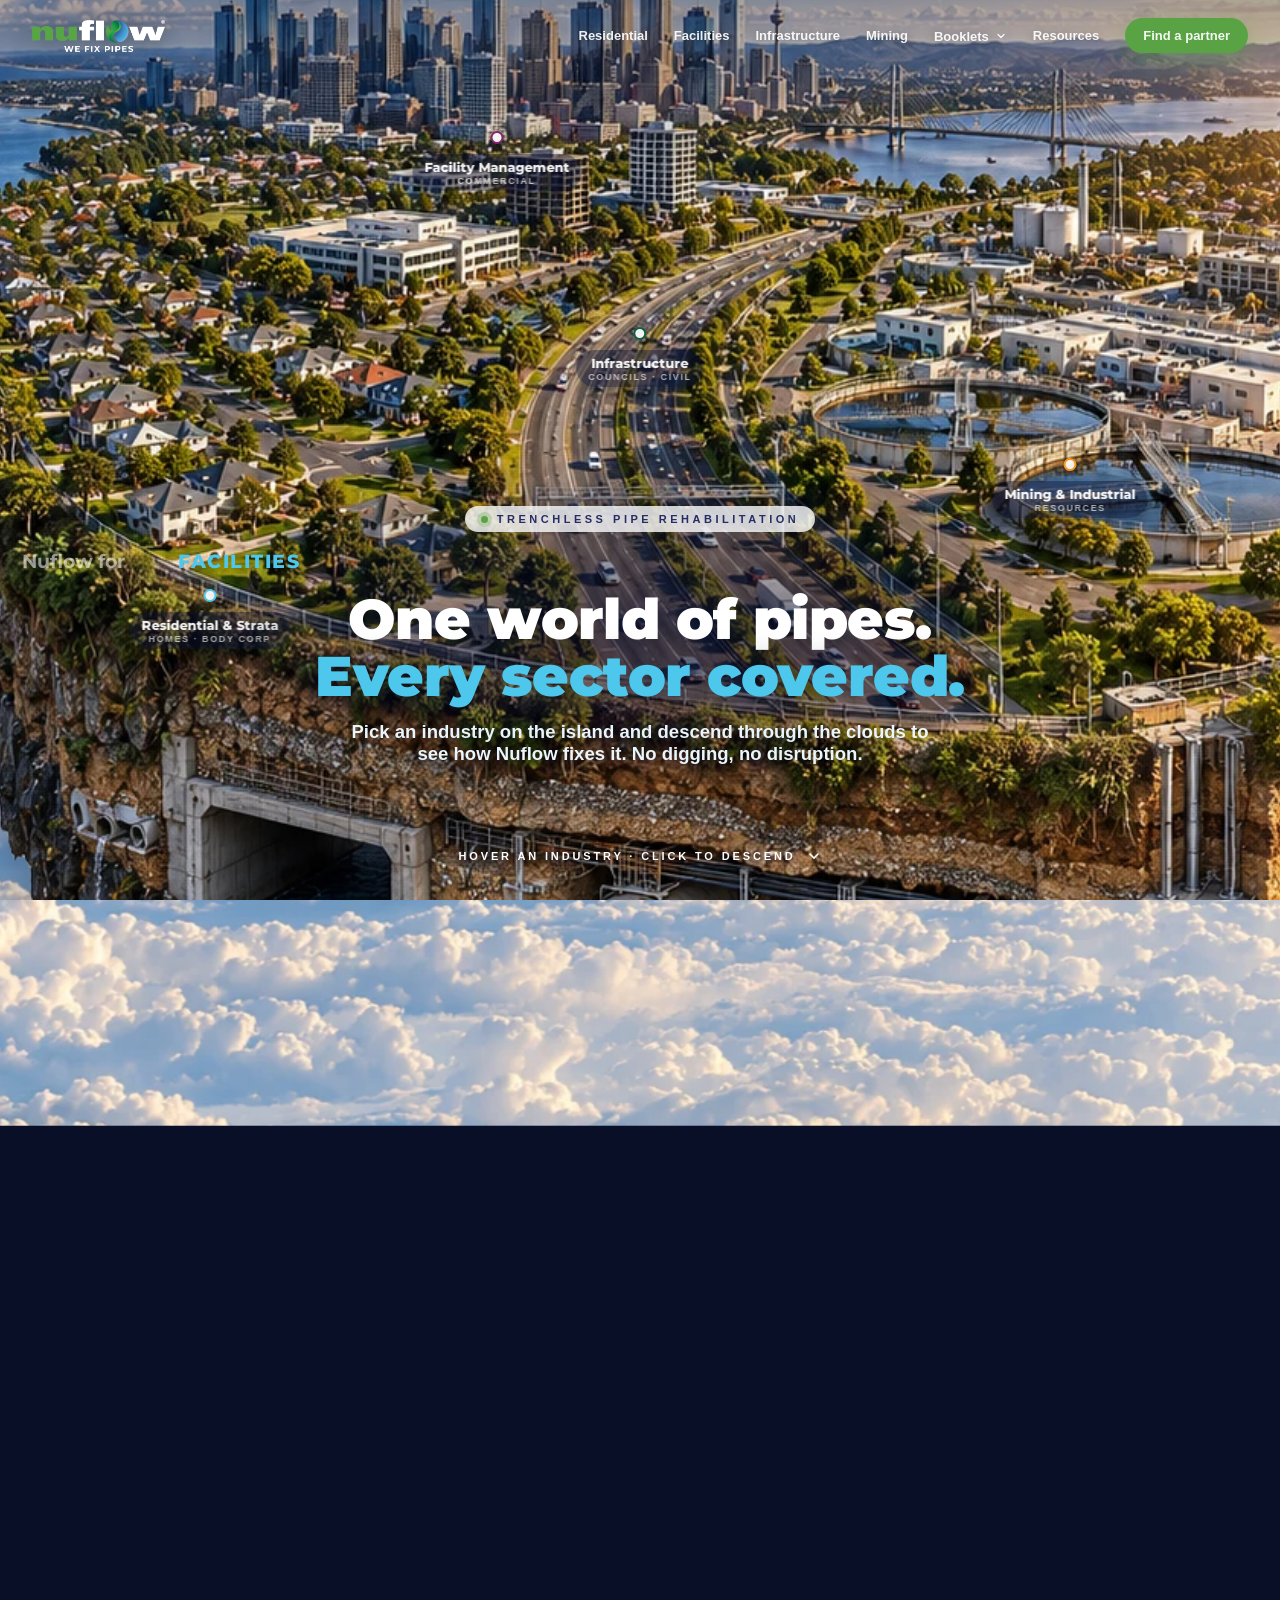
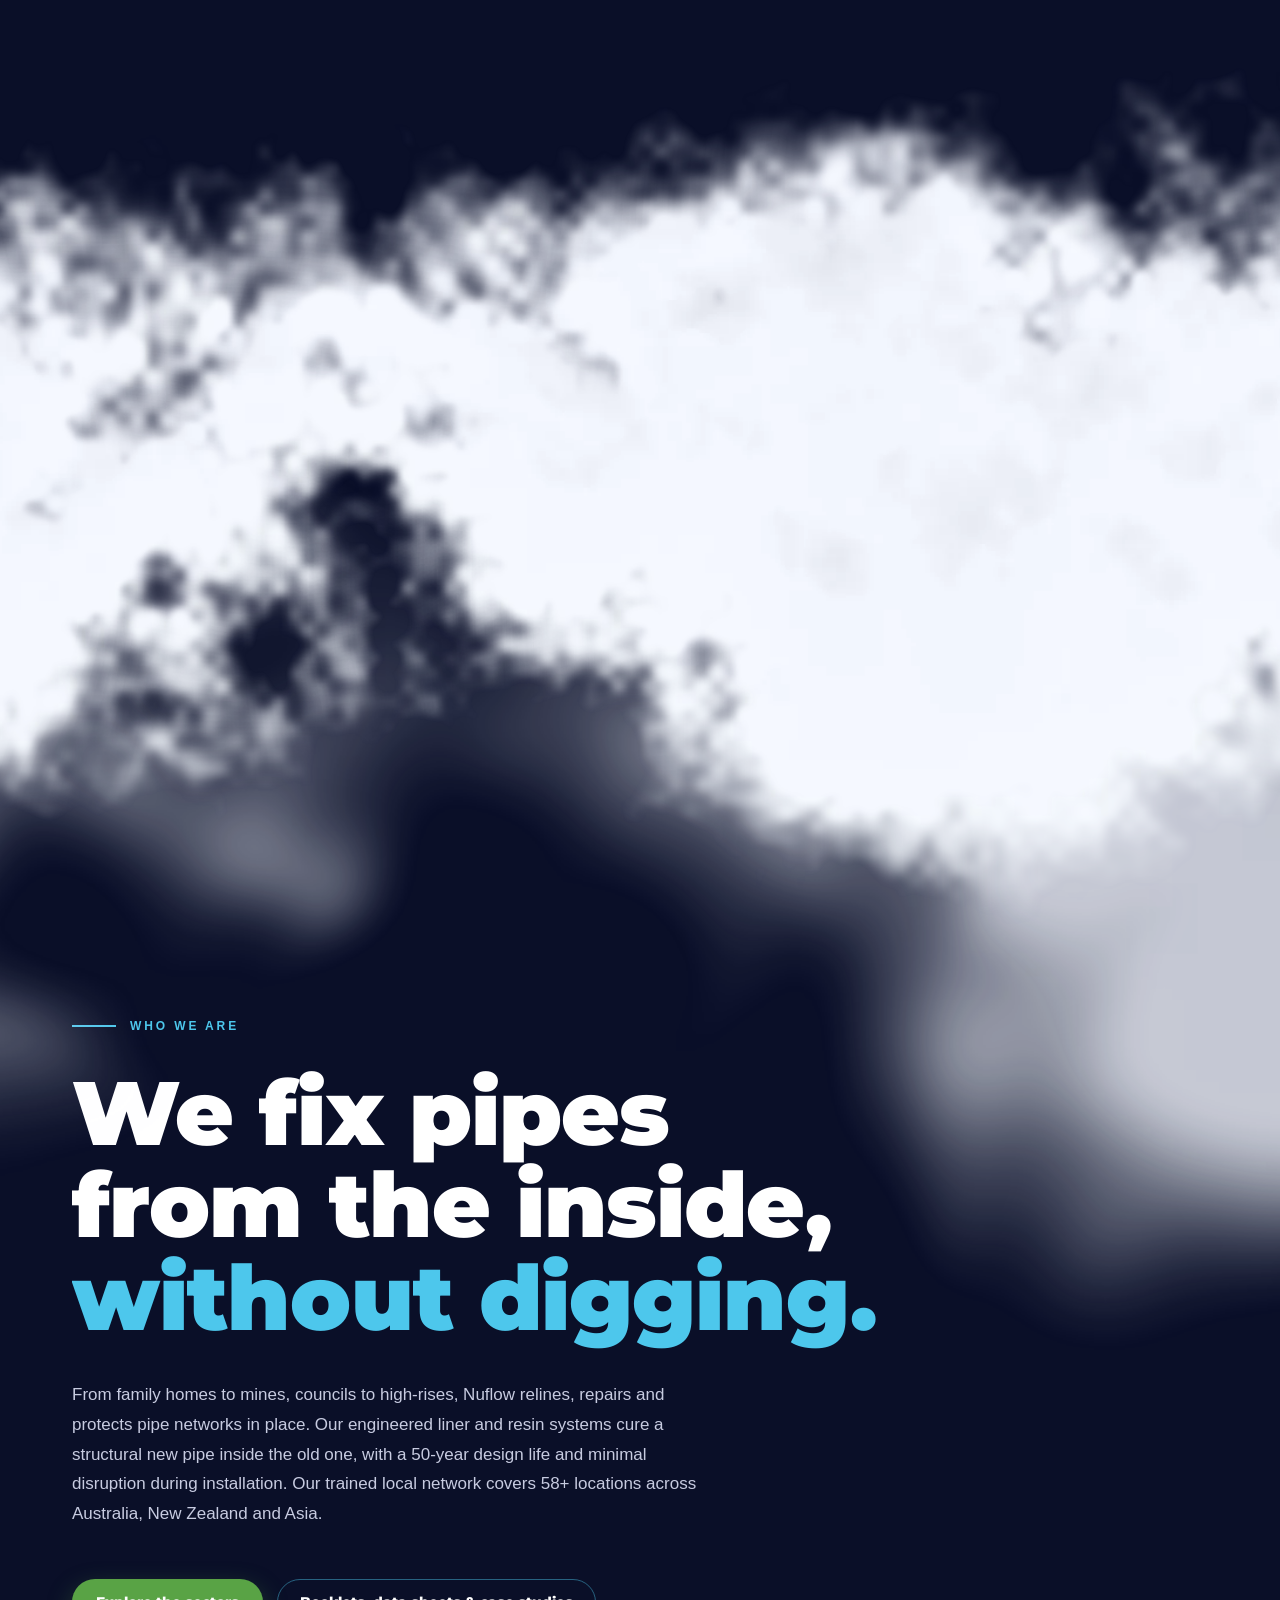
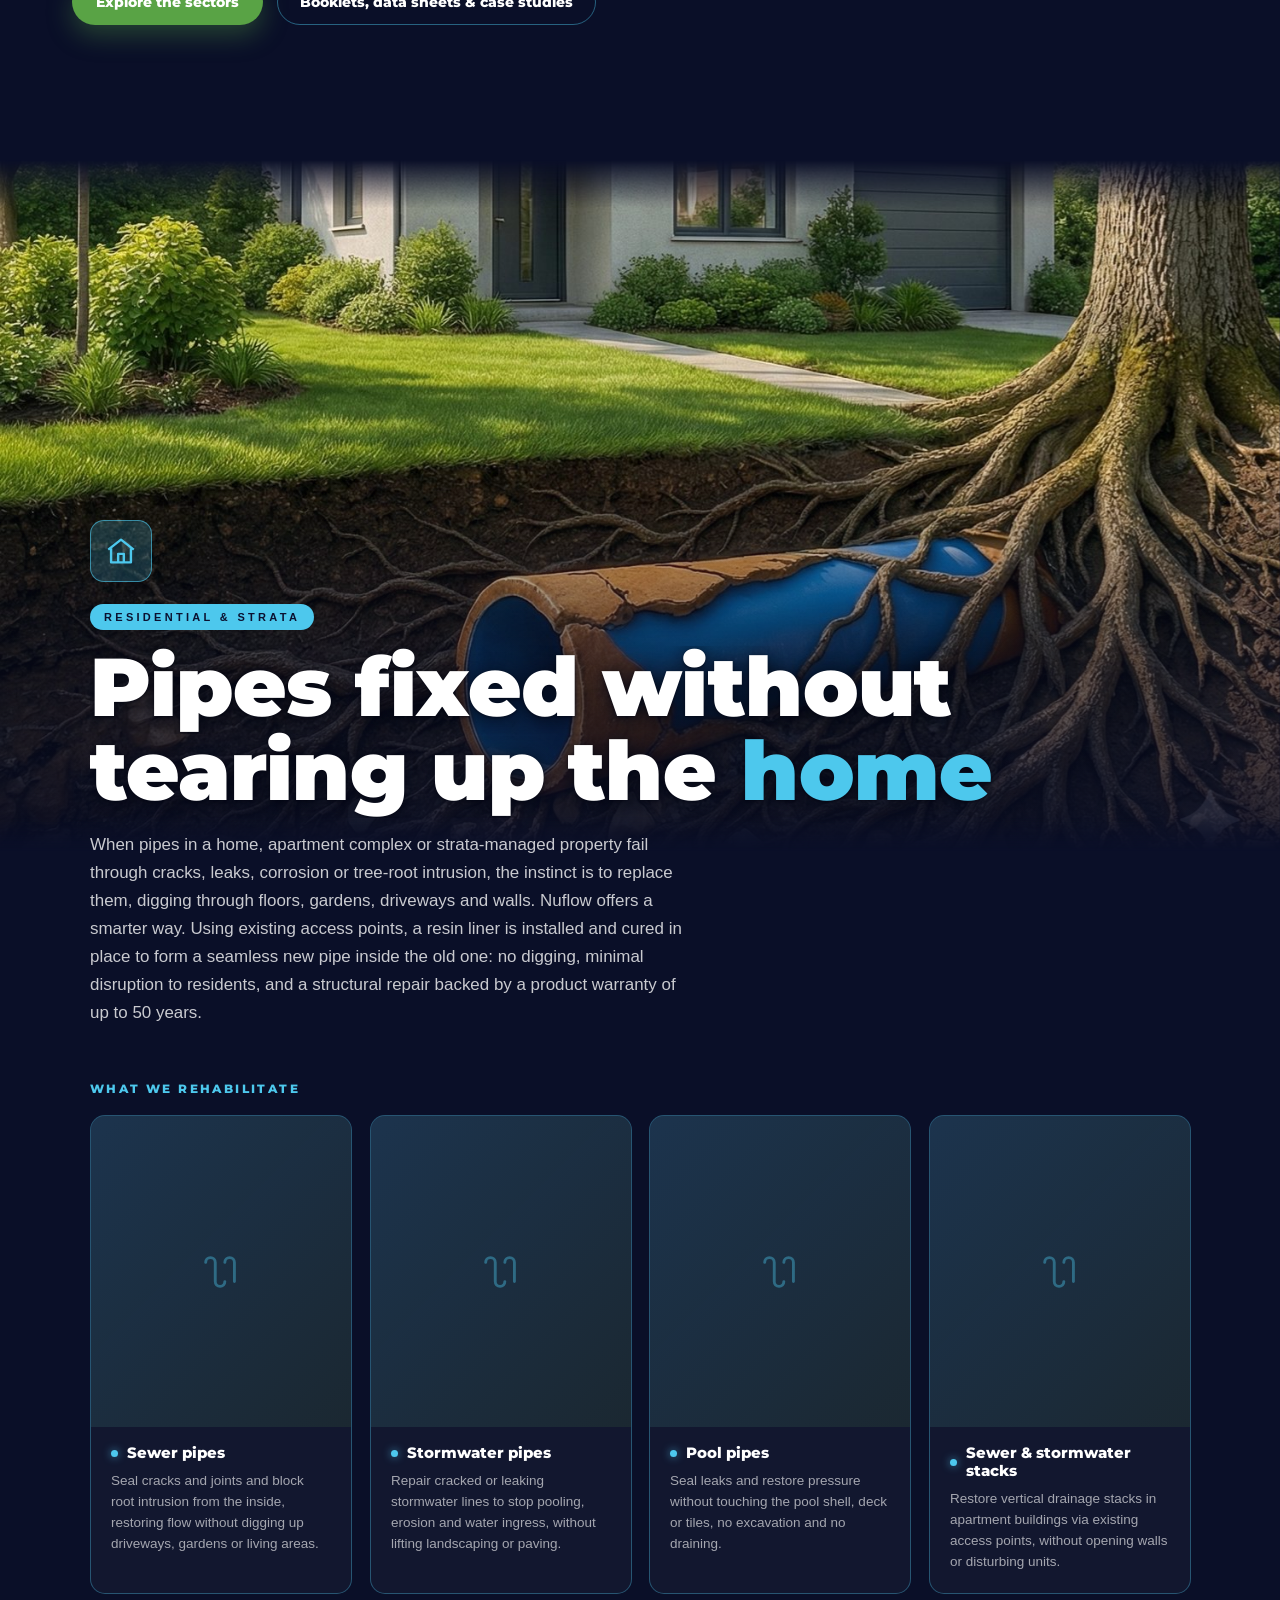
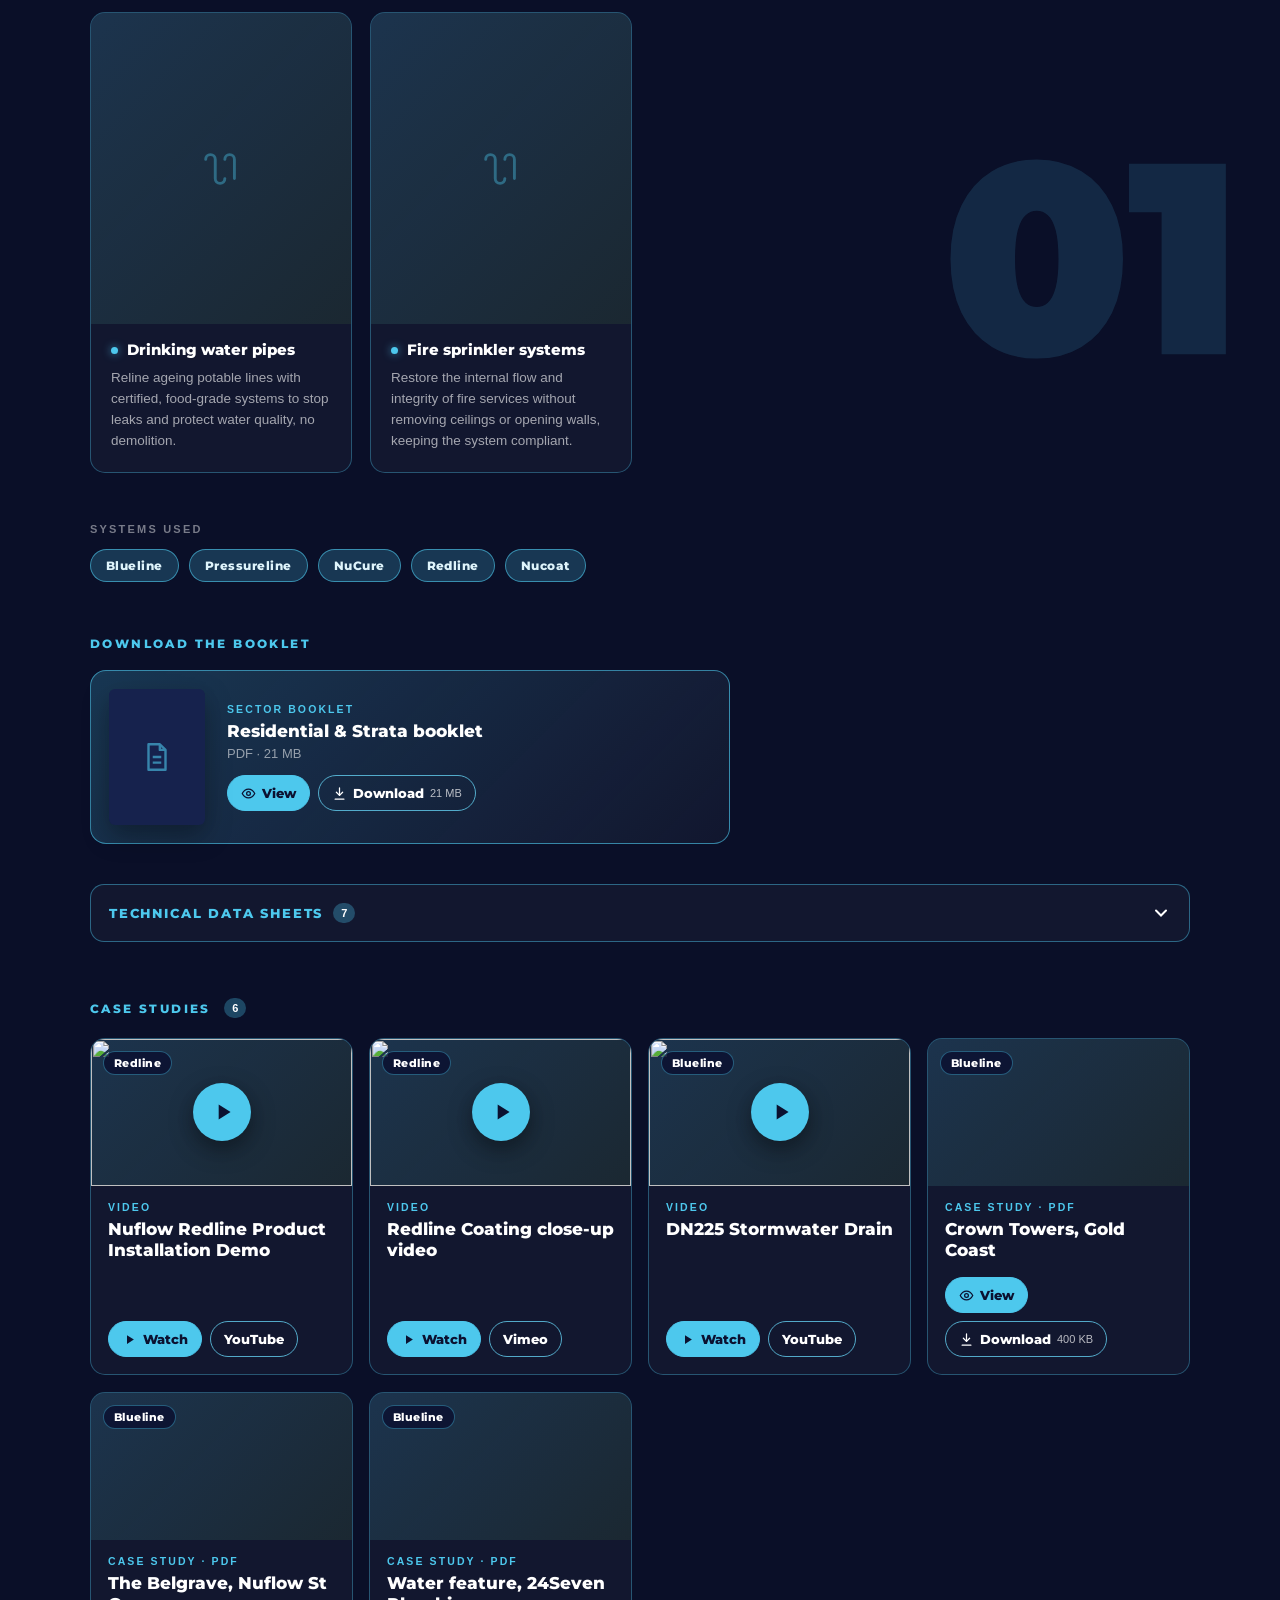
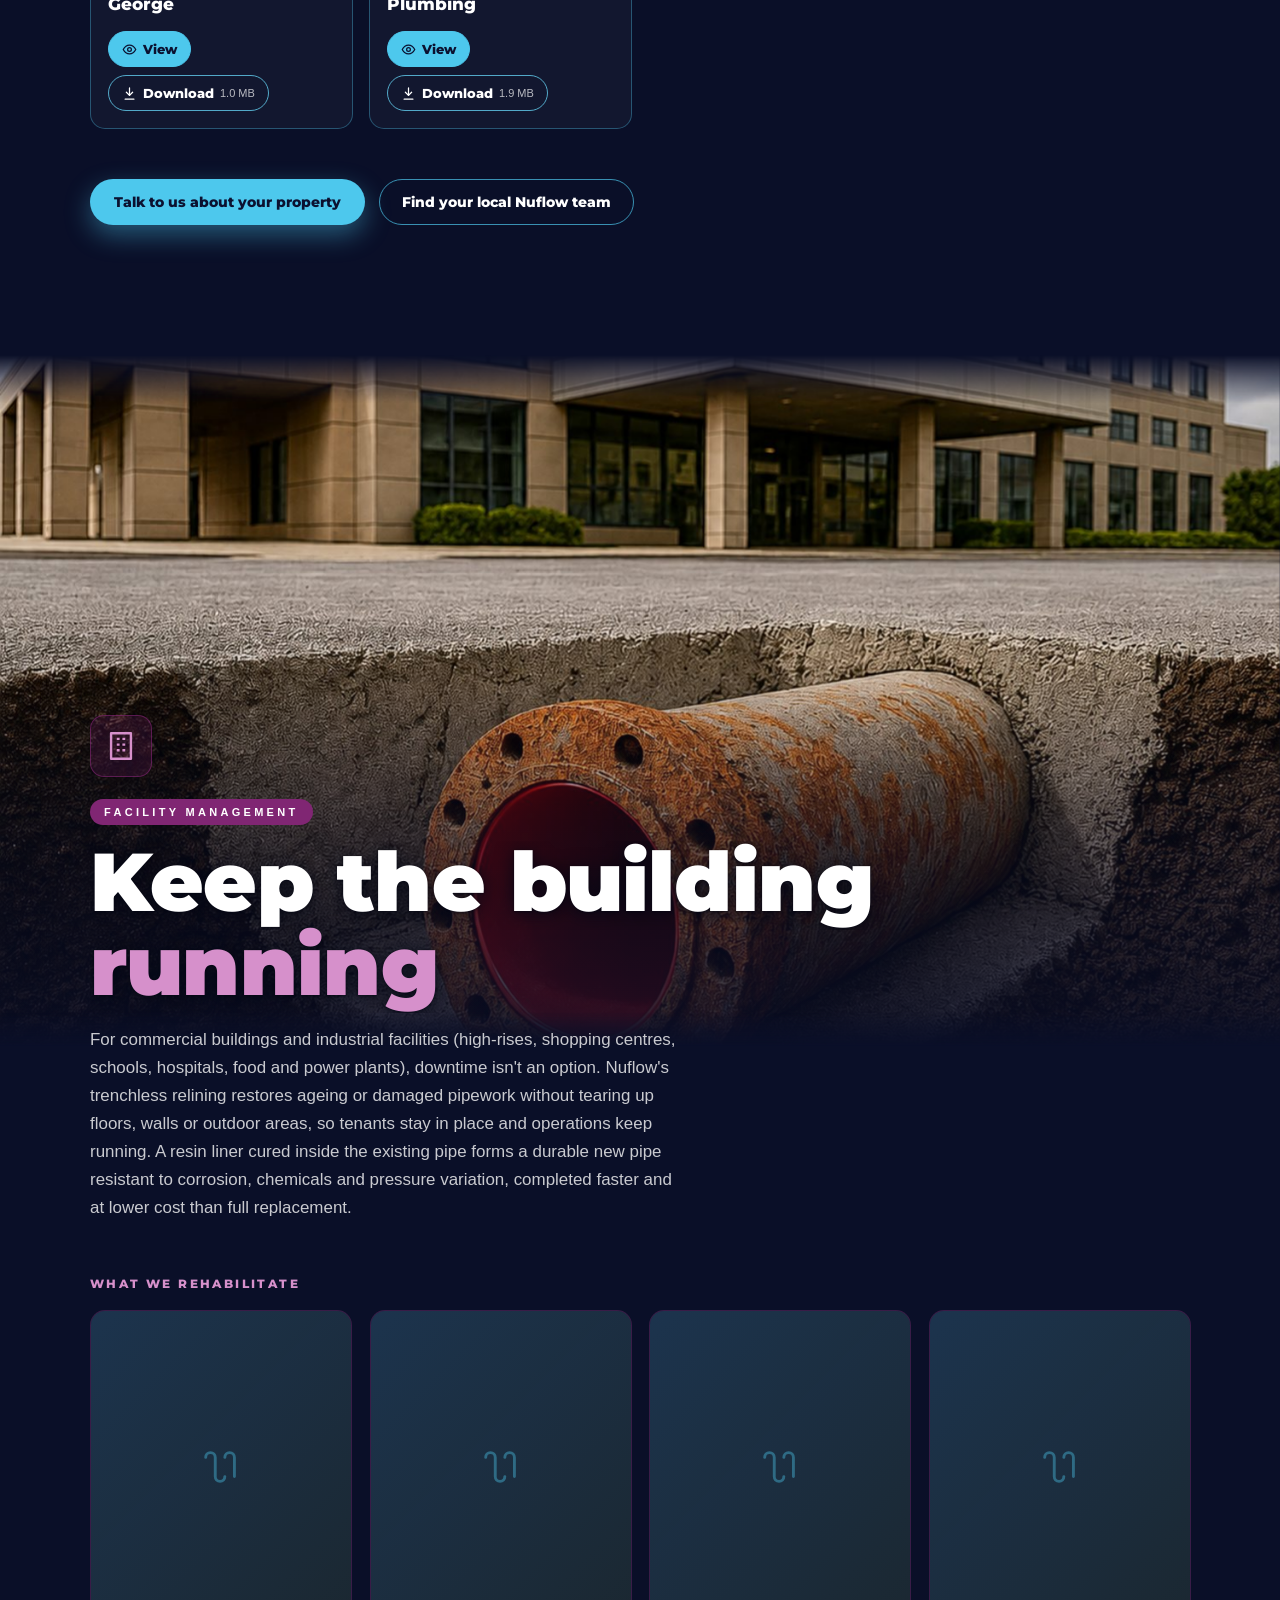
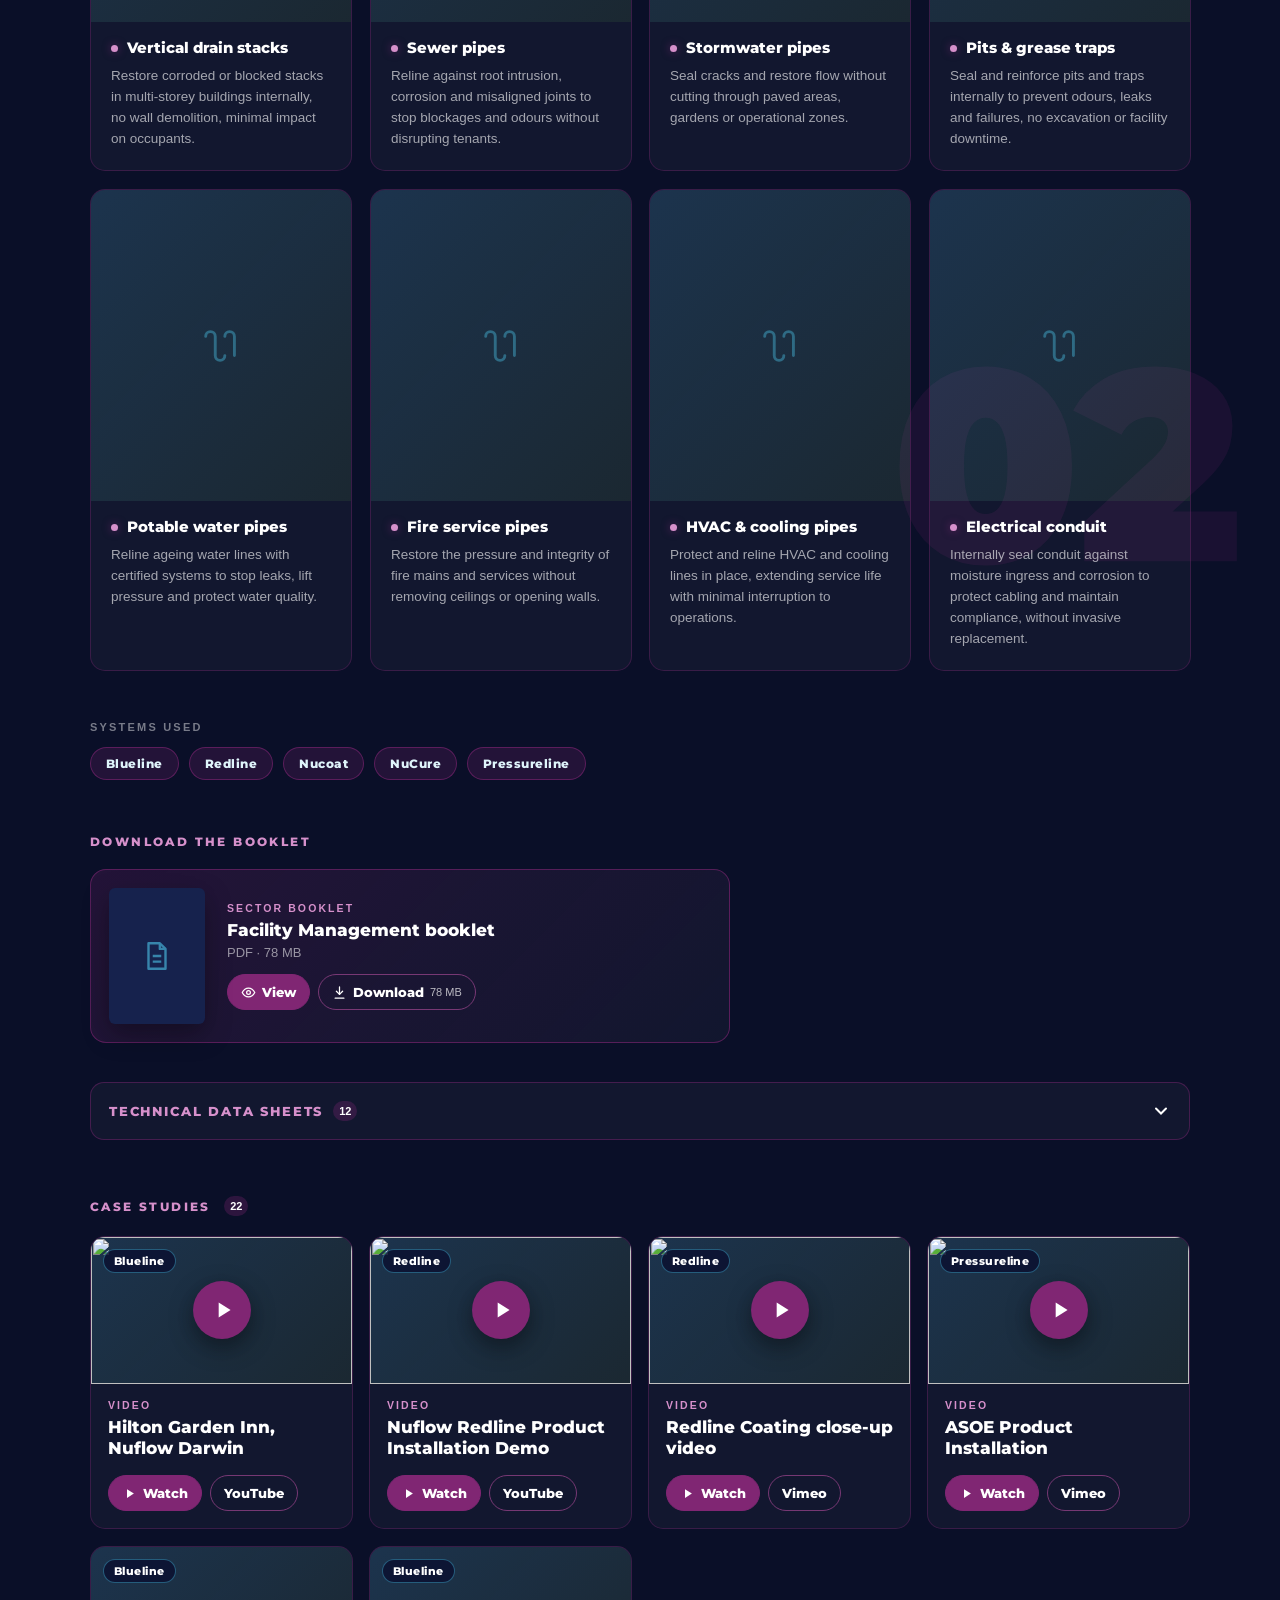
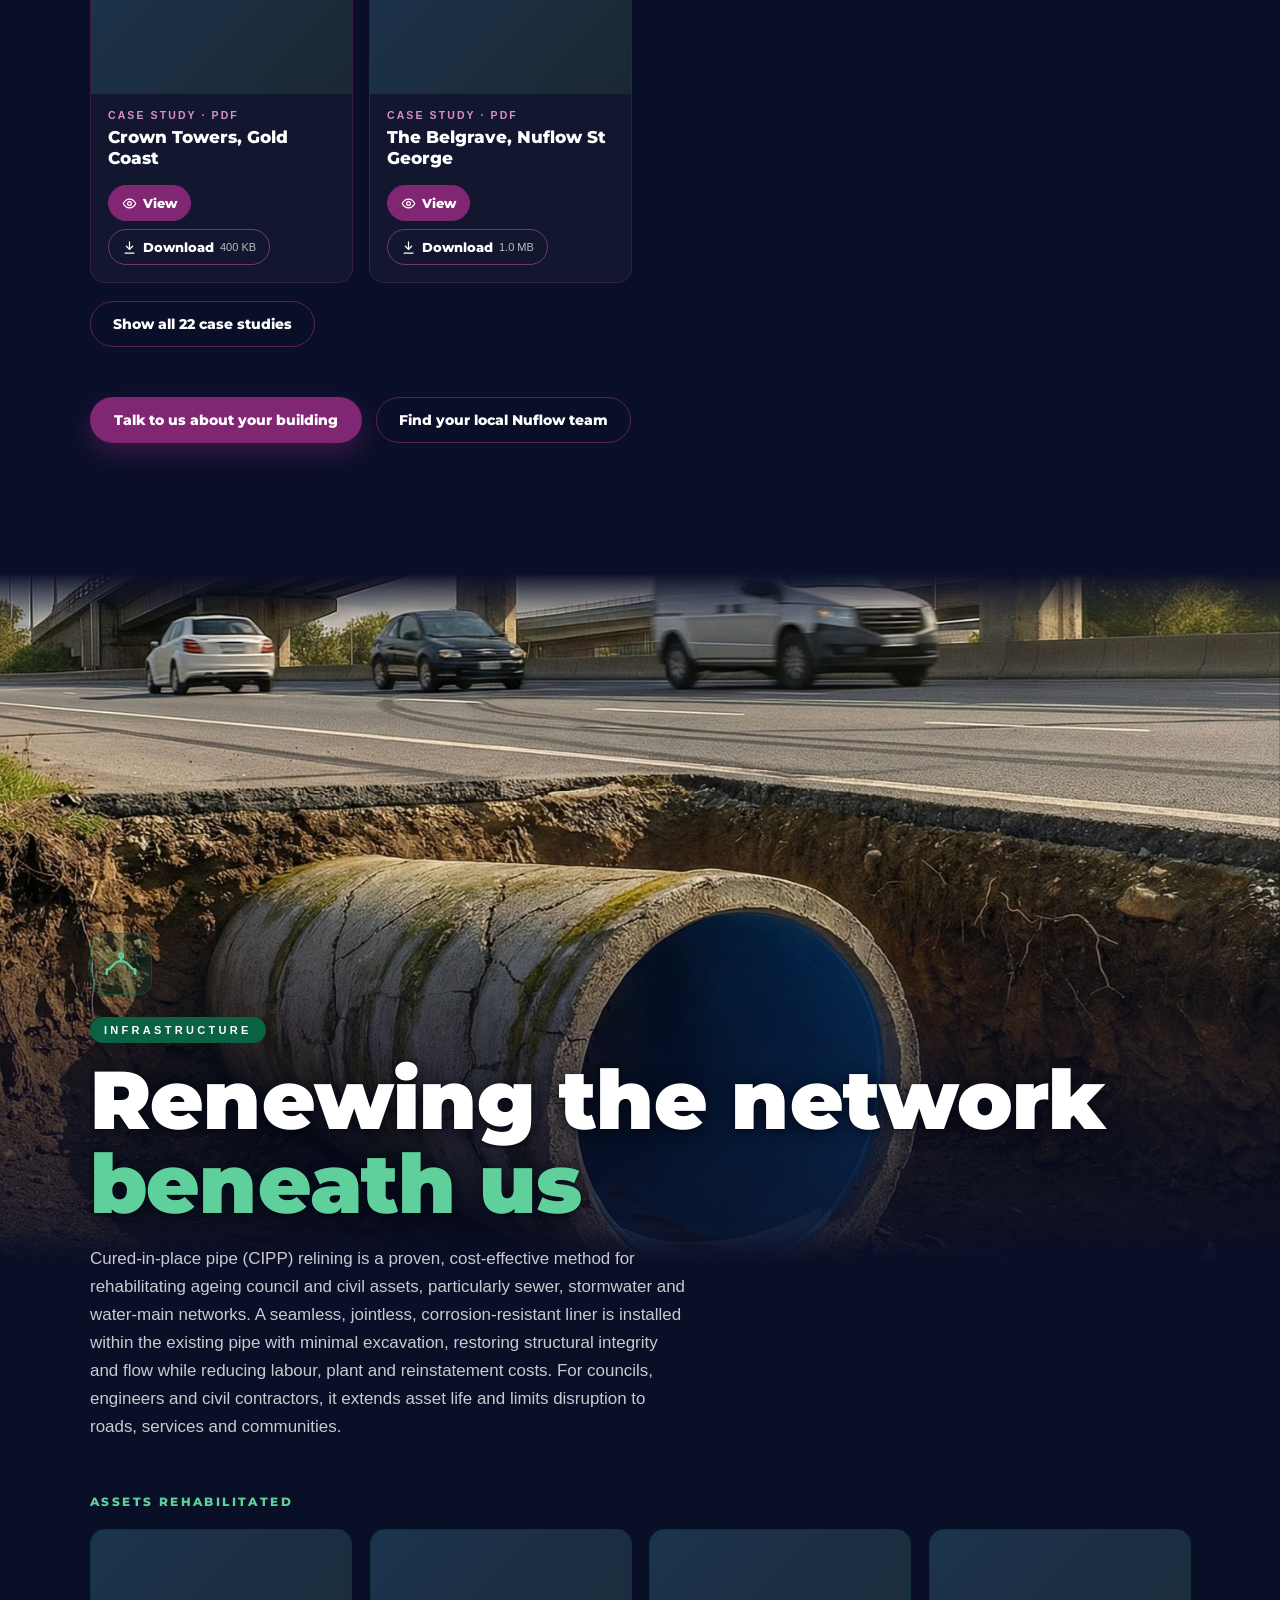
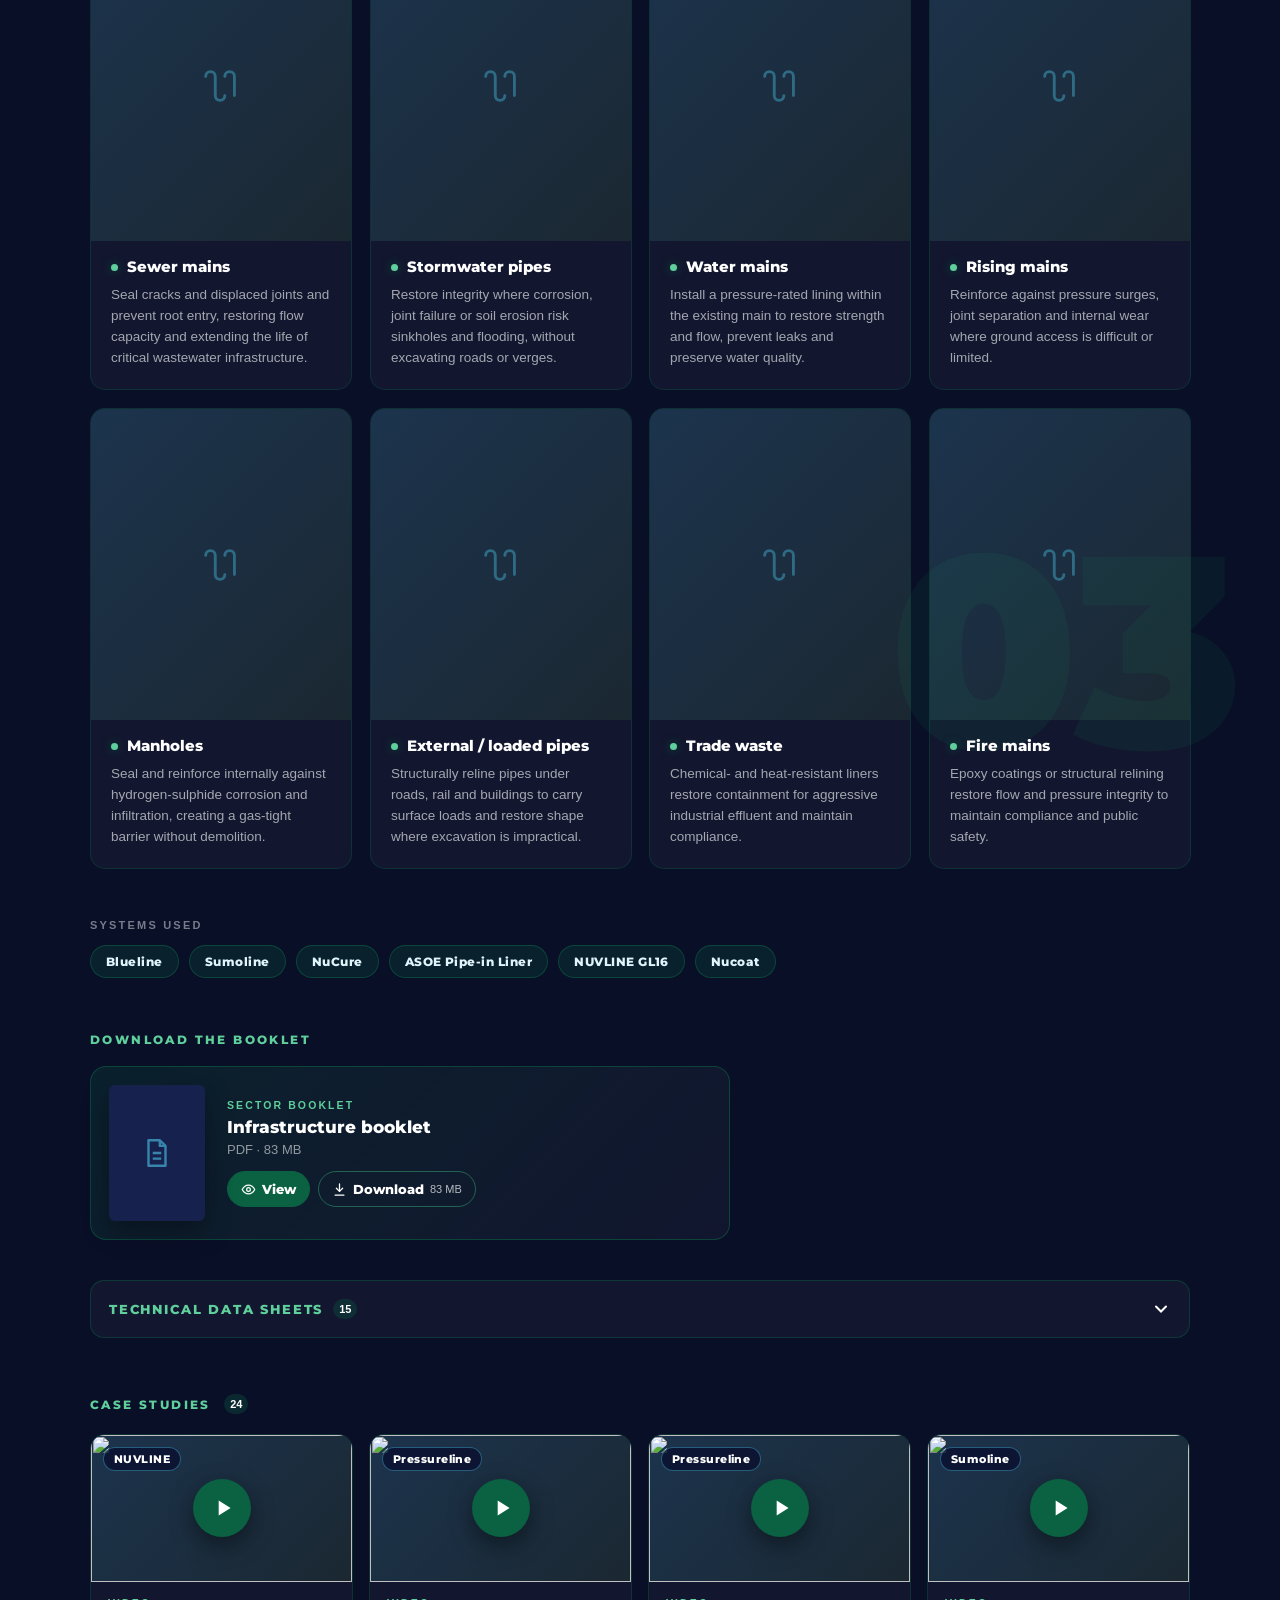
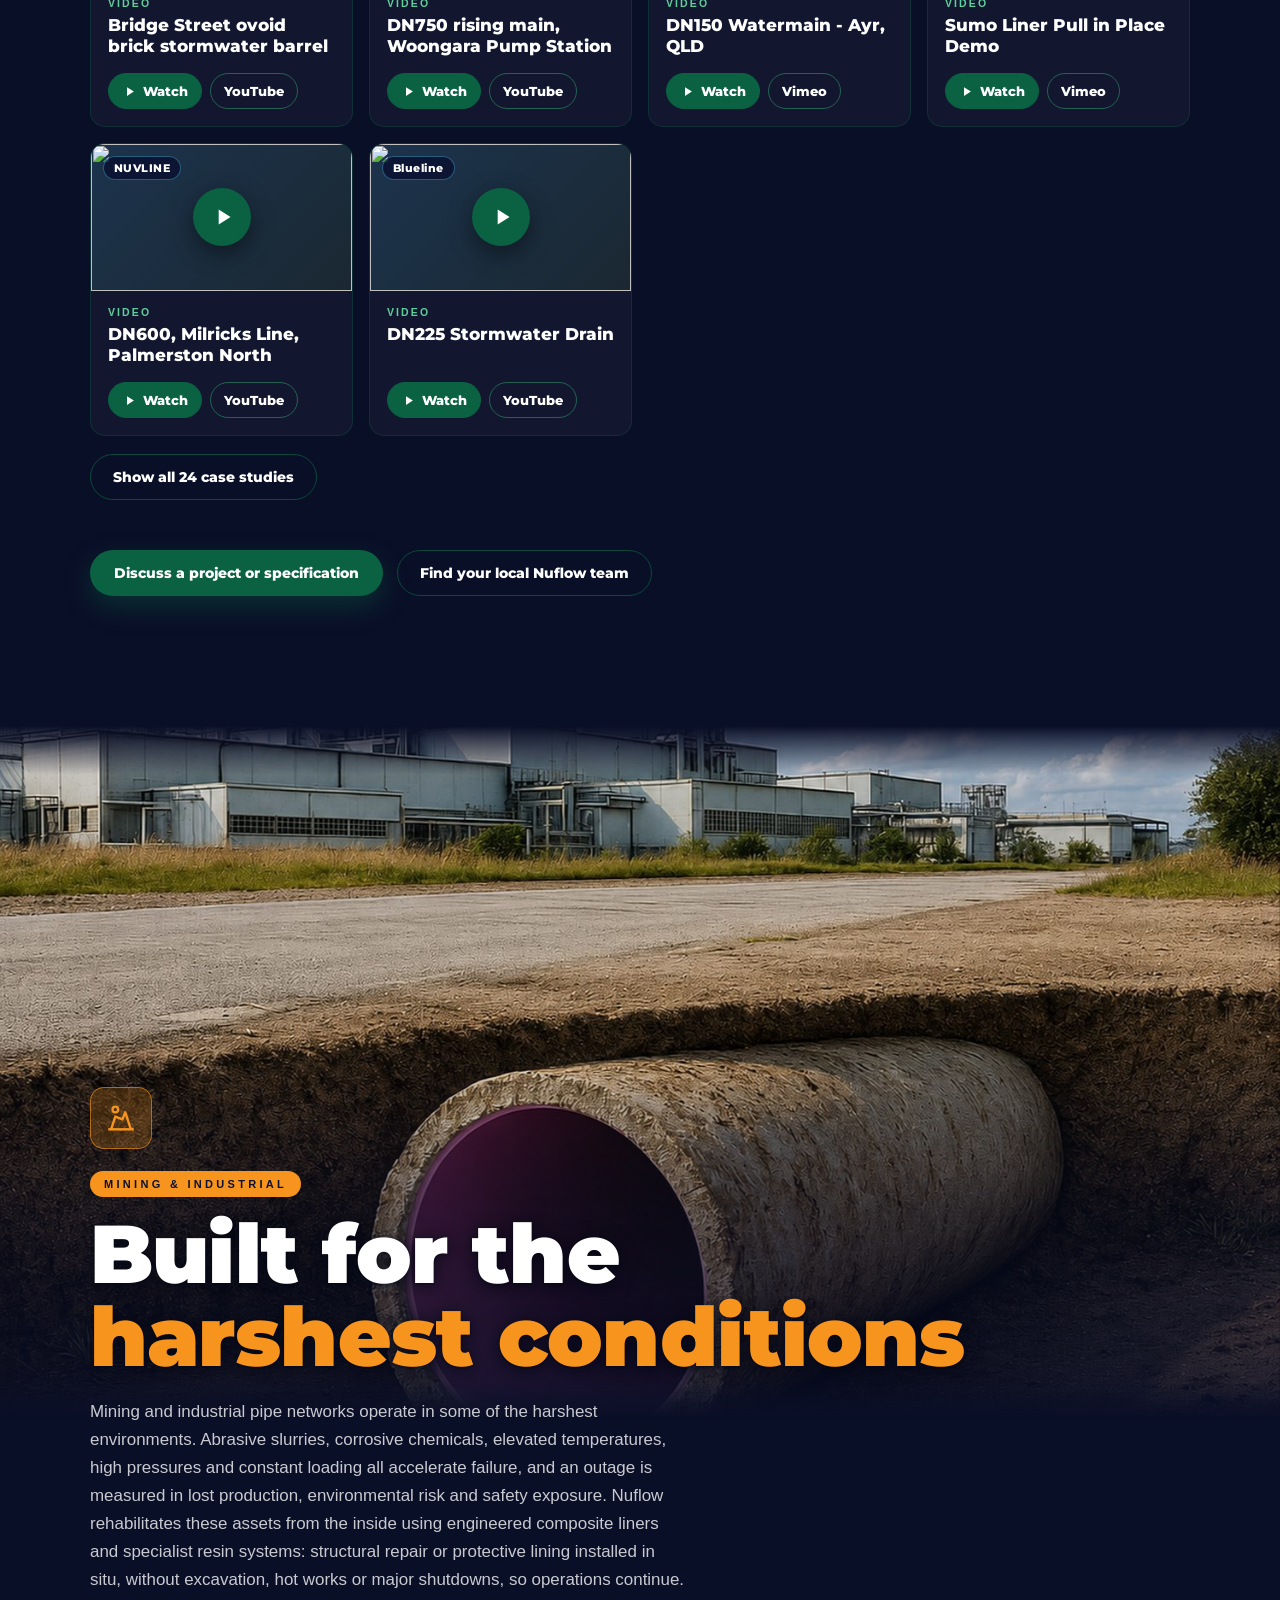
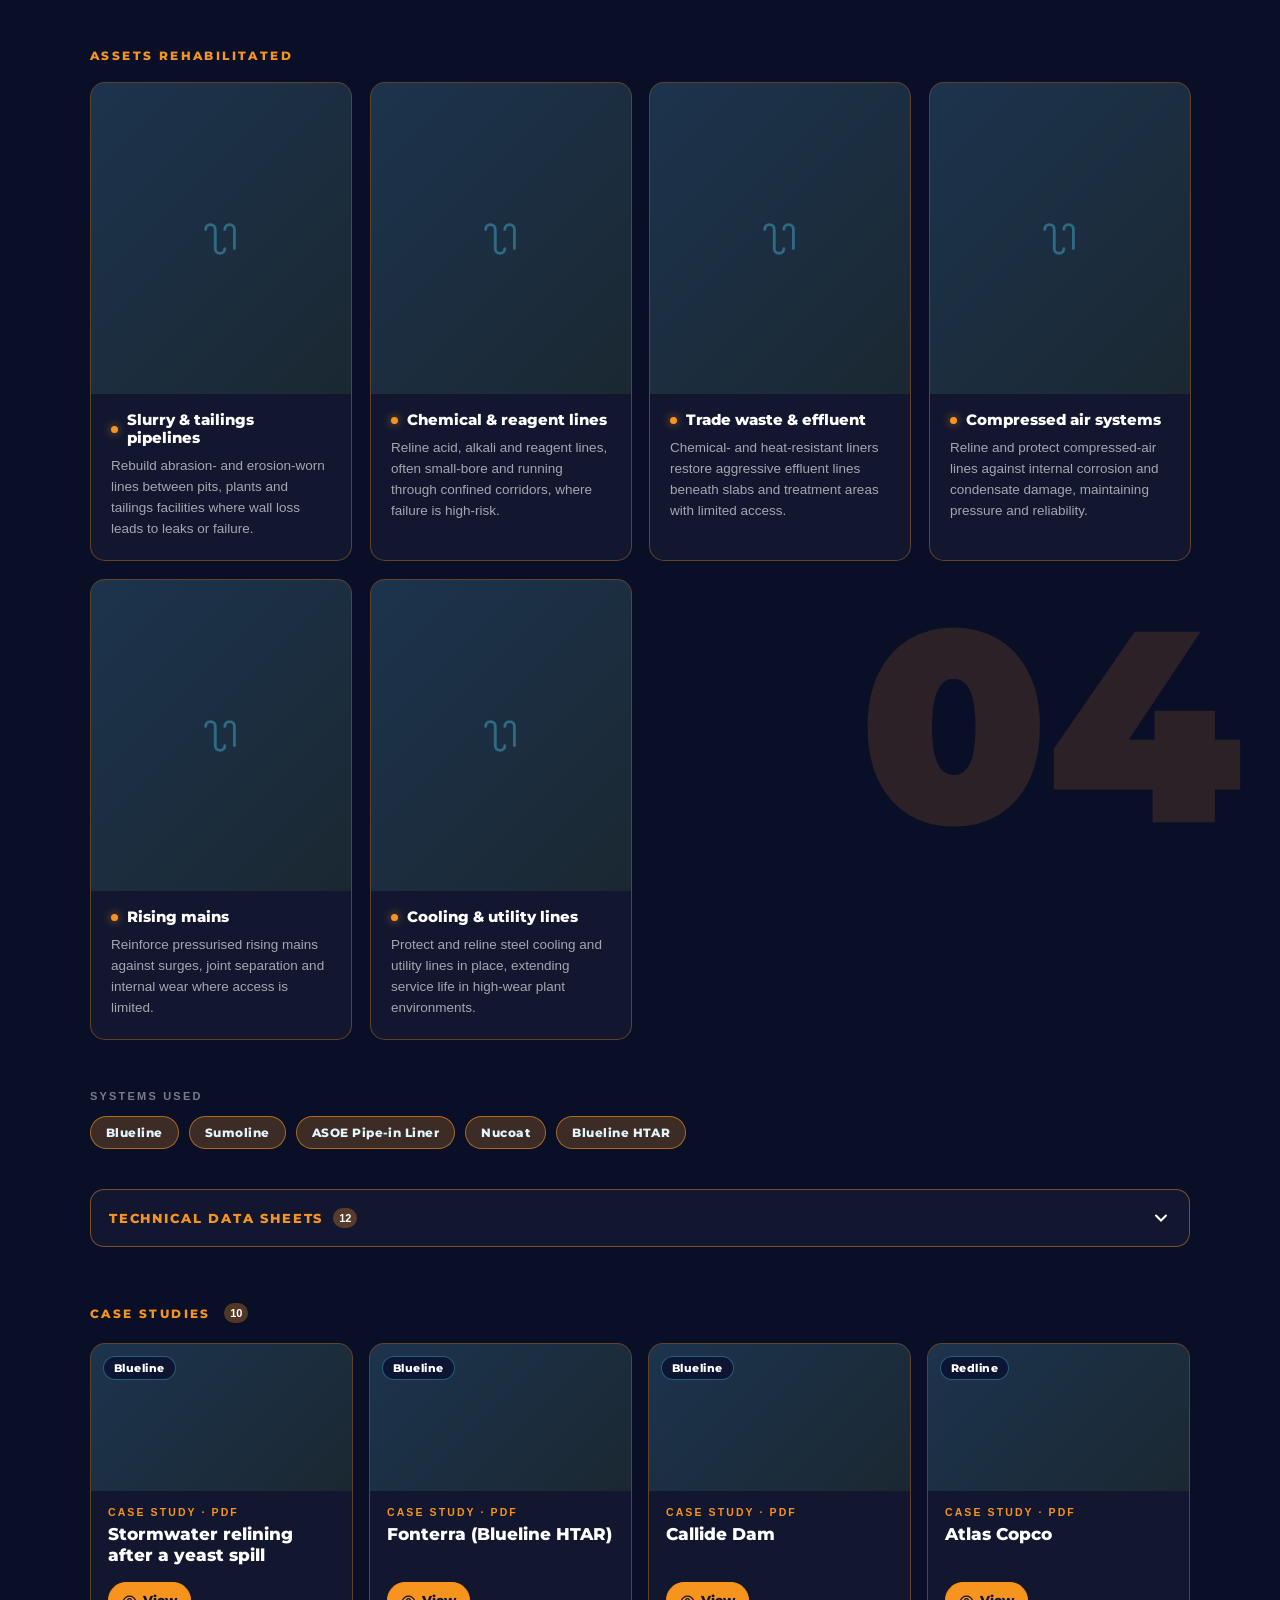
==== index.html @ 829e5273 "Phones/tablets: run the hero cloud transition as CSS scroll-driven animations The city rise, hero te" ====
<!DOCTYPE html>
<html lang="en-AU">
<head>
<meta charset="UTF-8">
<meta name="viewport" content="width=device-width, initial-scale=1.0">
<title>Nuflow | Trenchless Pipe Rehabilitation</title>
<meta name="description" content="Nuflow trenchless pipe rehabilitation for residential, facility, infrastructure and mining assets. View and download sector booklets, technical data sheets and case studies.">
<meta name="theme-color" content="#0b1130">
<link rel="icon" type="image/png" href="assets/img/nuflow-logo.png">
<link rel="preconnect" href="https://fonts.googleapis.com"><link rel="preconnect" href="https://fonts.gstatic.com" crossorigin>
<link href="https://fonts.googleapis.com/css2?family=Montserrat:wght@400;600;800;900&family=Roboto+Mono:wght@400;500&display=swap" rel="stylesheet">
<style>
:root{--nublue:#252D64;--blueliner:#4dc7ec;--nugreen:#59a345;--nupine:#0a6242;--ink:#0b1130;--ink-2:#10183f;--display:'Montserrat',Arial,sans-serif;--body:Arial,'Helvetica Neue',Helvetica,sans-serif;--mono:'Roboto Mono',ui-monospace,monospace;--cloudA:url("assets/img/cloud-a.webp");--cloudB:url("assets/img/cloud-b.webp");}
*{box-sizing:border-box;margin:0;padding:0}
html{scroll-behavior:auto}
html.lenis,html.lenis body{height:auto}
.lenis.lenis-smooth{scroll-behavior:auto!important}
.lenis.lenis-smooth [data-lenis-prevent]{overscroll-behavior:contain}
.lenis.lenis-stopped{overflow:hidden}
.lenis.lenis-smooth iframe{pointer-events:none}
body{font-family:var(--body);color:#fff;background:#0a0f28;overflow-x:clip;-webkit-font-smoothing:antialiased}
.backdrop{position:fixed;inset:0;z-index:0;pointer-events:none;overflow:hidden;background:radial-gradient(70% 45% at 18% 14%,rgba(77,199,236,.07),transparent 62%),radial-gradient(65% 50% at 84% 70%,rgba(89,163,69,.055),transparent 62%),radial-gradient(130% 95% at 50% -12%,#17234f 0%,#0c1430 46%,#070b20 100%)}
.backdrop::after{content:"";position:absolute;inset:-25%;background:var(--cloudB) center/cover no-repeat;opacity:.14;animation:bgFloat 90s ease-in-out infinite alternate;will-change:transform}
@keyframes bgFloat{to{transform:translate(4%,2.5%) scale(1.12)}}
h1,h2,h3{font-family:var(--display);font-weight:900;line-height:1.02;letter-spacing:-.01em}

.nav{position:fixed;top:0;left:0;right:0;z-index:120;display:flex;align-items:center;justify-content:space-between;padding:18px 32px;transition:background .4s,box-shadow .4s,padding .4s}
.nav.grounded{background:rgba(11,17,48,.82);backdrop-filter:blur(10px);box-shadow:0 1px 0 rgba(77,199,236,.18);padding:12px 32px}
.brand{display:flex;align-items:center;gap:11px;font-family:var(--display);font-weight:900;font-size:23px;color:#fff;text-decoration:none;text-shadow:0 2px 12px rgba(0,0,0,.3)}
.brand .brand-logo{height:32px;width:auto;display:block;flex:none;filter:drop-shadow(0 2px 10px rgba(0,0,0,.35))}
.foot .brand-logo{height:30px}
.brand .mark svg{width:20px;height:20px}
.brand small{font-family:var(--body);font-weight:700;font-size:9px;letter-spacing:.34em;opacity:.75;display:block;margin-top:2px}
.nav-links{display:flex;align-items:center;gap:26px}
.nav-links a{color:rgba(255,255,255,.92);text-decoration:none;font-size:13px;font-weight:700;transition:color .2s;text-shadow:0 1px 8px rgba(0,0,0,.3)}
.nav-links a:hover{color:var(--blueliner)}
.nav-cta{background:var(--nugreen);color:#fff;padding:10px 18px;border-radius:999px;font-size:13px;box-shadow:0 8px 22px rgba(89,163,69,.4);transition:transform .2s,box-shadow .2s;text-shadow:none!important}
.nav-cta:hover{transform:translateY(-2px);color:#fff!important;box-shadow:0 12px 28px rgba(89,163,69,.55)}
.nav-burger{display:none;background:none;border:0;color:#fff;cursor:pointer}
@media(max-width:860px){.nav-links{display:none}.nav-burger{display:block}.nav{padding:14px 18px}}

/* HERO, tall scroll zone with a sticky stage */
.hero{position:relative;height:100vh}
.hero-sticky{position:relative;top:0;height:100vh;min-height:620px;overflow:hidden}
.hero-photo{position:absolute;inset:0;z-index:0;overflow:hidden}
.pan{position:absolute;top:0;left:0;width:100%;will-change:transform}
.pan .layer{position:absolute;top:0;left:0;width:100%;height:auto;display:block}
.layer.spot{opacity:0;transition:opacity .45s ease;pointer-events:none;filter:brightness(1.32) saturate(1.18);will-change:opacity}
.photo-dim{position:absolute;inset:0;background:rgba(4,8,24,.45);opacity:0;transition:opacity .45s ease;pointer-events:none;-webkit-mask-image:linear-gradient(to bottom,#000 0%,#000 15%,transparent 26%);mask-image:linear-gradient(to bottom,#000 0%,#000 15%,transparent 26%)}
.hero-photo[data-active] .photo-dim{opacity:1}
.hero-photo[data-active] .layer.spot{opacity:1}
.hero-photo[data-active="residential"] .layer.spot{-webkit-mask-image:radial-gradient(40% 41% at 22% 68%,#000 52%,transparent 84%);mask-image:radial-gradient(40% 41% at 22% 68%,#000 52%,transparent 84%)}
.hero-photo[data-active="facility"] .layer.spot{-webkit-mask-image:radial-gradient(30% 30% at 36% 30%,#000 52%,transparent 84%);mask-image:radial-gradient(30% 30% at 36% 30%,#000 52%,transparent 84%)}
.hero-photo[data-active="infrastructure"] .layer.spot{-webkit-mask-image:radial-gradient(36% 41% at 53% 70%,#000 52%,transparent 84%);mask-image:radial-gradient(36% 41% at 53% 70%,#000 52%,transparent 84%)}
.hero-photo[data-active="mining"] .layer.spot{-webkit-mask-image:radial-gradient(32% 36% at 76% 50%,#000 52%,transparent 84%);mask-image:radial-gradient(32% 36% at 76% 50%,#000 52%,transparent 84%)}
.pan .var{opacity:0;transition:opacity .55s ease}
.hero-scrim{position:absolute;inset:0;z-index:1;background:linear-gradient(180deg,rgba(11,17,48,.34) 0%,rgba(11,17,48,0) 20%);pointer-events:none}
.hero-veil{position:absolute;inset:0;z-index:6;background:linear-gradient(180deg,var(--ink-2),var(--ink));opacity:0;pointer-events:none}
.cloud-overlay{display:none}

.hero-ui{position:absolute;z-index:5;left:0;right:0;bottom:15%;text-align:center;padding:0 22px;will-change:transform,opacity}
.hero-ui::before{content:"";position:absolute;left:50%;top:46%;transform:translate(-50%,-50%);width:min(820px,92%);height:330px;background:radial-gradient(ellipse at center,rgba(11,17,48,.55) 0%,rgba(11,17,48,.28) 45%,rgba(11,17,48,0) 72%);z-index:-1;pointer-events:none;border-radius:50%}
.eyebrow{display:inline-flex;align-items:center;gap:9px;font-weight:800;font-size:11px;letter-spacing:.32em;text-transform:uppercase;color:var(--nublue);background:rgba(255,255,255,.8);padding:7px 16px;border-radius:999px;margin-bottom:18px;backdrop-filter:blur(3px)}
.eyebrow .dot{width:7px;height:7px;border-radius:50%;background:var(--nugreen);box-shadow:0 0 0 4px rgba(89,163,69,.25)}
.hero-ui h1{color:#fff;font-size:clamp(1.9rem,4.4vw,3.5rem);text-shadow:0 4px 34px rgba(11,17,48,.6)}
.hero-ui h1 .hl{color:var(--blueliner)}
.hero-ui .lede{margin:16px auto 0;max-width:600px;color:#eaf6fd;font-size:clamp(1rem,1.5vw,1.16rem);font-weight:600;text-shadow:0 2px 18px rgba(11,17,48,.7)}

.zones{position:absolute;z-index:5;left:0;right:0;top:0;height:100%;will-change:opacity}
.zone{position:absolute;top:4%;height:34%;background:transparent;border:0;cursor:pointer;padding:0}
.zone-marker{position:absolute;left:50%;bottom:-2px;transform:translateX(-50%);display:flex;flex-direction:column;align-items:center;gap:8px;pointer-events:none;transition:transform .45s cubic-bezier(.2,.8,.2,1)}
.zone-dot{width:13px;height:13px;border-radius:50%;background:rgba(255,255,255,.92);border:2px solid var(--blueliner);box-shadow:0 0 0 0 rgba(77,199,236,.55),0 2px 8px rgba(0,0,0,.4);transition:box-shadow .4s,transform .4s}
.zone-label{font-family:var(--display);font-weight:800;font-size:13px;color:#fff;background:rgba(11,17,48,.5);padding:5px 12px;border-radius:999px;white-space:nowrap;backdrop-filter:blur(4px);opacity:.92;transform:translateY(2px);transition:opacity .35s,transform .35s,background .35s;box-shadow:0 4px 16px rgba(0,0,0,.3)}
.zone-label small{display:block;font-family:var(--body);font-weight:700;font-size:9px;letter-spacing:.18em;text-transform:uppercase;opacity:.7;margin-top:1px}
.zone:hover .zone-marker,.zone:focus-visible .zone-marker{transform:translateX(-50%) translateY(-8px)}
.zone:hover .zone-dot,.zone:focus-visible .zone-dot{box-shadow:0 0 0 7px rgba(77,199,236,.28),0 2px 14px rgba(77,199,236,.75);transform:scale(1.12)}
.zone:hover .zone-label,.zone:focus-visible .zone-label{opacity:1;transform:translateY(-2px);background:rgba(10,98,66,.92)}
.zone:focus-visible{outline:none}.zone:focus-visible::after{content:"";position:absolute;inset:6px;border:2px solid var(--blueliner);border-radius:8px}

.hint{position:absolute;z-index:5;left:0;right:0;bottom:4%;text-align:center;font-size:11px;letter-spacing:.26em;text-transform:uppercase;font-weight:700;color:#fff;text-shadow:0 2px 12px rgba(11,17,48,.8);display:flex;align-items:center;justify-content:center;gap:10px;will-change:opacity}
.hint .chev{width:16px;height:16px;animation:nudge 1.8s ease-in-out infinite}
@keyframes nudge{0%,100%{transform:translateY(0)}50%{transform:translateY(5px)}}

.altimeter{position:fixed;right:22px;top:50%;transform:translateY(-50%);z-index:110;display:flex;align-items:center;gap:10px;opacity:0;transition:opacity .5s;pointer-events:none}
.altimeter.show{opacity:1}
.alt-track{position:relative;width:3px;height:190px;background:linear-gradient(180deg,rgba(77,199,236,.75),rgba(89,163,69,.75));border-radius:3px}
.alt-tick{position:absolute;left:50%;transform:translateX(-50%);width:13px;height:13px;border-radius:50%;background:#fff;border:3px solid var(--blueliner);box-shadow:0 0 12px rgba(77,199,236,.85);top:0;}
.alt-read{font-family:var(--mono);font-size:12px;font-weight:500;color:rgba(255,255,255,.92);text-shadow:0 1px 6px rgba(0,0,0,.7);min-width:64px}
.alt-read b{display:block;font-size:17px;color:var(--blueliner)}
.alt-read span{font-size:9px;letter-spacing:.2em;opacity:.65}
@media(max-width:720px){.altimeter{display:none}}

.descent{position:fixed;inset:0;z-index:200;pointer-events:none}
.descent .d-sky{position:absolute;inset:0;background:radial-gradient(135% 105% at 50% 52%,#21477a 0%,#0e1c40 58%,#070b1e 100%);opacity:0}
.descent .d-fill{position:absolute;inset:0;background:linear-gradient(180deg,#d4deec 0%,#aebccf 60%,#90a1bd 100%);opacity:0}
.descent .d-clouds{position:absolute;left:-12%;right:-12%;top:-25vh;height:150vh;background:var(--cloudA) center/cover no-repeat;will-change:transform;transform:translateY(122%)}.descent .d-clouds.d-back{background:var(--cloudB) center/cover no-repeat;top:-30vh;height:160vh;opacity:.9;transform:translateY(138%) scale(1.16)}
.descent .d-label{position:absolute;left:0;right:0;top:46%;transform:translateY(-50%);text-align:center;color:#fff;opacity:0}
.descent .d-label .k{font-size:11px;letter-spacing:.4em;text-transform:uppercase;opacity:.8;font-weight:700;text-shadow:0 2px 12px rgba(0,0,0,.5)}
.descent .d-label .n{font-family:var(--display);font-weight:900;font-size:clamp(1.8rem,5vw,3.4rem);margin-top:8px;text-shadow:0 4px 30px rgba(0,0,0,.55)}
.descent .d-label .alt{font-family:var(--mono);margin-top:14px;font-size:14px;color:var(--blueliner);text-shadow:0 2px 10px rgba(0,0,0,.5)}

.ground{position:relative;background:transparent;z-index:10}
.sector{position:relative;padding:130px 32px;overflow:hidden}
.sector-hero{position:relative;z-index:2;width:100vw;margin-left:calc(50% - 50vw);margin-top:-130px;margin-bottom:60px;aspect-ratio:1500/810;max-height:64vh;overflow:hidden;-webkit-mask-image:linear-gradient(to bottom,rgba(0,0,0,0) 0%,#000 13%,#000 84%,rgba(0,0,0,0) 100%);mask-image:linear-gradient(to bottom,rgba(0,0,0,0) 0%,#000 13%,#000 84%,rgba(0,0,0,0) 100%)}
.sector-hero .hero-img{position:absolute;left:0;right:0;top:-9%;height:118%;background-position:center;background-size:cover;background-repeat:no-repeat;will-change:transform}
.sector-hero::after{content:"";position:absolute;inset:0;pointer-events:none;background:linear-gradient(to bottom,rgba(7,11,32,.42) 0%,rgba(7,11,32,0) 28%,rgba(7,11,32,0) 52%,rgba(9,13,36,.78) 100%)}
.sector-inner{position:relative;z-index:3;max-width:1100px;margin:0 auto;width:100%}
.divider{position:relative;height:130px;z-index:4;margin-top:-130px;pointer-events:none}
.divider svg{position:absolute;bottom:0;width:100%;height:100%;display:block}
.s-eyebrow{display:inline-block;font-size:11px;letter-spacing:.3em;text-transform:uppercase;font-weight:800;color:var(--blueliner);margin-bottom:16px}
.sector h2{font-size:clamp(2.7rem,6.4vw,5.2rem);line-height:1.02;color:#fff;text-shadow:0 2px 34px rgba(4,7,20,.55)}
.sector h2 .accent{color:var(--blueliner)}
.s-intro{margin-top:18px;max-width:600px;font-size:1.06rem;line-height:1.65;color:rgba(255,255,255,.78)}
.s-subhead{font-family:var(--display);font-weight:800;font-size:12px;letter-spacing:.2em;text-transform:uppercase;color:var(--blueliner);margin:56px 0 20px}
.asset-grid{display:grid;grid-template-columns:repeat(auto-fill,minmax(258px,1fr));gap:18px}
.asset{background:rgba(255,255,255,.035);border:1px solid rgba(77,199,236,.16);border-radius:15px;overflow:hidden;display:flex;flex-direction:column;transition:transform .3s,border-color .3s,background .3s}
.asset:hover{transform:translateY(-5px);border-color:rgba(77,199,236,.5);background:rgba(77,199,236,.07)}
.asset-img{position:relative;aspect-ratio:16/10;overflow:hidden;background:linear-gradient(135deg,#16224d,#0c1736)}
.asset-img img{position:absolute;inset:0;width:100%;height:100%;object-fit:cover;display:block;transition:transform .55s ease}
.asset:hover .asset-img img{transform:scale(1.06)}
.asset-img::before{content:"";position:absolute;inset:0;background:linear-gradient(180deg,rgba(11,17,48,0) 55%,rgba(11,17,48,.45));z-index:1;pointer-events:none}
.asset.noimg .asset-img{background:linear-gradient(135deg,rgba(77,199,236,.16),rgba(89,163,69,.12))}
.asset.noimg .asset-img img{display:none}
.asset.noimg .asset-img::after{content:"";position:absolute;inset:0;background:center/46px no-repeat url("data:image/svg+xml,%3Csvg xmlns='http://www.w3.org/2000/svg' width='46' height='46' viewBox='0 0 24 24' fill='none' stroke='%234dc7ec' stroke-width='1.5' stroke-linecap='round'%3E%3Cpath d='M4 7c0-1.5 1-2.5 2.5-2.5S9 5.5 9 7v10c0 1.5 1 2.5 2.5 2.5S14 18.5 14 17'/%3E%3Cpath d='M14 7c0-1.5 1-2.5 2.5-2.5S19 5.5 19 7v10'/%3E%3C/svg%3E");opacity:.4}
.asset-body{padding:17px 20px 20px}
.asset h4{font-family:var(--display);font-weight:800;font-size:15px;color:#fff;margin-bottom:9px;display:flex;align-items:center;gap:9px;line-height:1.2}
.asset h4::before{content:"";width:7px;height:7px;border-radius:50%;background:var(--blueliner);flex:none;box-shadow:0 0 8px rgba(77,199,236,.7)}
.asset p{font-size:13.5px;line-height:1.55;color:rgba(255,255,255,.62)}
.s-products{margin-top:50px}
.s-label{display:block;font-size:11px;letter-spacing:.2em;text-transform:uppercase;font-weight:800;color:rgba(255,255,255,.45);margin-bottom:14px}
.chips{display:flex;flex-wrap:wrap;gap:10px}
.chip{font-family:var(--display);font-weight:800;font-size:12px;letter-spacing:.04em;color:#dff4fb;background:linear-gradient(135deg,rgba(77,199,236,.16),rgba(89,163,69,.14));border:1px solid rgba(77,199,236,.3);padding:8px 15px;border-radius:999px}
.s-cta{margin-top:50px;display:flex;flex-wrap:wrap;gap:14px;align-items:center}
.btn-primary{display:inline-flex;align-items:center;gap:9px;background:var(--nugreen);color:#fff;text-decoration:none;font-family:var(--display);font-weight:800;font-size:14px;padding:14px 24px;border-radius:999px;box-shadow:0 10px 26px rgba(89,163,69,.35);transition:transform .2s,box-shadow .2s}
.btn-primary:hover{transform:translateY(-3px);box-shadow:0 16px 34px rgba(89,163,69,.5)}
.btn-ghost{display:inline-flex;align-items:center;gap:9px;color:#fff;text-decoration:none;font-family:var(--display);font-weight:800;font-size:14px;padding:13px 22px;border-radius:999px;border:1px solid rgba(77,199,236,.45);transition:background .2s}
.btn-ghost:hover{background:rgba(77,199,236,.12)}
.placeholder{margin-top:32px;border:1px dashed rgba(77,199,236,.4);border-radius:16px;padding:26px 28px;background:rgba(77,199,236,.05);max-width:620px}
.placeholder b{font-family:var(--display);font-weight:800;font-size:13px;letter-spacing:.14em;text-transform:uppercase;color:var(--blueliner)}
.placeholder ul{margin:14px 0 0;padding-left:18px;color:rgba(255,255,255,.66);line-height:1.85;font-size:.95rem}
.index{position:absolute;font-family:var(--display);font-weight:900;font-size:clamp(7rem,22vw,17rem);color:rgba(255,255,255,.035);right:3%;top:50%;transform:translateY(-50%);z-index:1;pointer-events:none;line-height:.8}
/* sectors are transparent and share the single continuous .ground background, no per-block seams */
.s-icon{width:62px;height:62px;border-radius:14px;display:grid;place-items:center;background:rgba(77,199,236,.12);border:1px solid rgba(77,199,236,.3);margin-bottom:22px;color:var(--blueliner)}
.s-icon svg{width:34px;height:34px}
.reveal{opacity:0;will-change:transform,opacity}
.surface{position:fixed;right:24px;bottom:26px;z-index:115;display:flex;align-items:center;gap:9px;background:rgba(77,199,236,.14);border:1px solid rgba(77,199,236,.45);color:#fff;backdrop-filter:blur(8px);padding:11px 17px;border-radius:999px;font-family:var(--display);font-weight:800;font-size:12px;cursor:pointer;opacity:0;transform:translateY(16px);pointer-events:none;transition:opacity .4s,transform .4s,background .25s}
.surface.show{opacity:1;transform:none;pointer-events:auto}
.surface:hover{background:rgba(77,199,236,.26)}
.surface svg{width:15px;height:15px;animation:nudgeUp 1.8s ease-in-out infinite}
@keyframes nudgeUp{0%,100%{transform:translateY(0)}50%{transform:translateY(-4px)}}
.foot{background:#070b22;padding:60px 32px 40px;position:relative;z-index:10;border-top:1px solid rgba(77,199,236,.12)}
.foot-inner{max-width:1100px;margin:0 auto;display:flex;flex-wrap:wrap;gap:30px;justify-content:space-between;align-items:flex-start}
.foot .brand{font-size:21px}
.foot p{color:rgba(255,255,255,.5);font-size:13px;margin-top:14px;max-width:300px;line-height:1.6}
.foot-cols{display:flex;gap:54px;flex-wrap:wrap}
.foot-col h4{font-family:var(--display);font-size:12px;letter-spacing:.16em;text-transform:uppercase;color:var(--blueliner);margin-bottom:14px}
.foot-col a{display:block;color:rgba(255,255,255,.6);text-decoration:none;font-size:13px;margin-bottom:9px;transition:color .2s}
.foot-col a:hover{color:#fff}
.foot-base{max-width:1100px;margin:40px auto 0;padding-top:22px;border-top:1px solid rgba(255,255,255,.08);font-size:12px;color:rgba(255,255,255,.4);display:flex;justify-content:space-between;flex-wrap:wrap;gap:10px}

/* ===== cinematic layer (Montfort-style) ===== */
#skyGlow{position:fixed;inset:0;z-index:7;pointer-events:none;opacity:0;background:radial-gradient(120% 90% at 50% 42%,rgba(122,162,222,.55) 0%,rgba(42,72,132,.25) 45%,rgba(7,11,32,0) 75%)}
#skyTravelB{position:fixed;inset:-8% 0;z-index:8;background:var(--cloudB) center/cover no-repeat;pointer-events:none;opacity:0;will-change:transform,opacity}
#skyTravel{position:fixed;inset:-6% 0;z-index:9;background:var(--cloudA) center/cover no-repeat;pointer-events:none;opacity:0;will-change:transform,opacity}
.preloader{position:fixed;inset:0;z-index:600;background:#070b20;display:grid;place-items:center;transition:transform .95s cubic-bezier(.83,0,.17,1)}
.preloader.done{transform:translateY(-101%)}
.pre-inner{text-align:center}
.pre-brand{margin-bottom:14px}.pre-brand img{height:38px;width:auto}
.pre-word{font:700 9px var(--body);letter-spacing:.42em;color:var(--blueliner);text-transform:uppercase;margin-bottom:34px}
.pre-count{font-family:var(--mono);font-size:58px;color:#fff;line-height:1;margin-bottom:18px}
.pre-count::after{content:"%";font-size:.38em;color:rgba(255,255,255,.5);margin-left:4px}
.pre-bar{width:180px;height:2px;background:rgba(255,255,255,.12);margin:0 auto;overflow:hidden;border-radius:2px}
.pre-bar i{display:block;height:100%;background:linear-gradient(90deg,var(--blueliner),var(--nugreen));transform-origin:left;transform:scaleX(0)}
html.pl-lock{overflow:hidden}
.cycler{display:flex;gap:12px;align-items:baseline;margin:0 0 16px;font-family:var(--display);font-weight:800;font-size:clamp(14px,1.5vw,19px)}
.cyc-static{color:rgba(255,255,255,.55);font-weight:700}
.cyc-mask{display:inline-block;overflow:hidden;height:1.3em}
.cyc-list{display:flex;flex-direction:column;transition:transform .7s cubic-bezier(.83,0,.17,1)}
.cyc-list span{height:1.3em;line-height:1.3em;color:var(--blueliner);letter-spacing:.08em;text-transform:uppercase}
.chapter{display:flex;align-items:center;gap:14px;color:var(--blueliner);font:800 12px var(--body);letter-spacing:.24em;text-transform:uppercase;margin-bottom:34px}
.chapter::before{content:"";width:44px;height:2px;background:currentColor}
.statement{position:relative;z-index:3;padding:19vh 32px 15vh;max-width:1200px;margin:0 auto}
.statement h2{font-family:var(--display);font-weight:900;font-size:clamp(2.6rem,7vw,6rem);line-height:1.03;color:#fff;margin:0 0 36px}
.statement p{max-width:640px;color:#c7cbe0;font-size:17px;line-height:1.75;margin:0 0 42px}
.statement .accent,.big .accent{color:var(--blueliner)}
.lr{display:block;overflow:hidden;padding-bottom:.06em;margin-bottom:-.06em}
.lr .lw{display:block}
.sector .sector-inner{margin-top:-27vh}
.rail{position:fixed;right:26px;top:50%;transform:translateY(-50%);z-index:130;display:flex;flex-direction:column;gap:16px;align-items:flex-end;opacity:0;pointer-events:none;transition:opacity .5s}
.rail.show{opacity:1;pointer-events:auto}
.rail a{display:flex;align-items:center;gap:10px;color:rgba(255,255,255,.5);text-decoration:none;font:700 10px/1 var(--body);letter-spacing:.16em;text-transform:uppercase}
.rail a span{opacity:0;transform:translateX(6px);transition:opacity .3s,transform .3s}
.rail:hover a span,.rail a.active span{opacity:1;transform:none}
.rail a i{width:26px;height:2px;background:currentColor;border-radius:2px;transition:width .3s,background .3s}
.rail a.active{color:#fff}
.rail a.active i{width:42px;background:var(--blueliner)}
.rail-depth{margin-top:12px;text-align:right;color:rgba(255,255,255,.9);font-family:var(--mono);font-size:11px;letter-spacing:.12em}
.rail-depth small{display:block;color:rgba(255,255,255,.38);font-size:8px;letter-spacing:.3em;margin-bottom:3px}
.loc-strip{position:relative;z-index:3;padding:13vh 0 11vh;overflow:hidden;contain:layout paint style}
.loc-head{max-width:1100px;margin:0 auto 46px;padding:0 32px}
.loc-head h3{font-family:var(--display);font-weight:900;color:#fff;font-size:clamp(1.4rem,2.6vw,2rem);margin:0}
.marquee{display:flex;width:max-content;animation:marq 44s linear infinite;animation-play-state:paused}
.marquee.run{animation-play-state:running}
.loc-strip:hover .marquee{animation-play-state:paused}
.marquee>div{display:flex;align-items:center;white-space:nowrap;font-family:var(--display);font-weight:900;font-size:clamp(1.9rem,4vw,3.2rem);color:rgba(255,255,255,.14)}
.marquee>div b{font-weight:900;padding:0 .12em}
.marquee>div i{width:.32em;height:.32em;border-radius:50%;background:rgba(77,199,236,.45);margin:0 .55em;flex:none}
@keyframes marq{to{transform:translateX(-50%)}}
@media(max-width:1023px){.rail{display:none}}

@media(prefers-reduced-motion:reduce){.marquee{animation:none}.cyc-list{transition:none}html{scroll-behavior:auto}.hint .chev,.surface svg{animation:none}.pan .var{transition:none}.hero{height:100vh}.hero-sticky{position:relative}.backdrop::after{animation:none}}
@media(max-width:560px){.sector{padding:96px 22px}.sector-hero{margin-top:-96px;max-height:52vh}.sector .sector-inner{margin-top:-14vh}.statement{padding:14vh 22px 10vh}.zone-label{font-size:11px}}
</style>
<link rel="stylesheet" href="assets/css/resources.css?v=17">
</head>
<body>
<div class="preloader" id="preloader" aria-hidden="true"><div class="pre-inner">
  <div class="pre-brand"><img src="assets/img/nuflow-logo.png" alt="Nuflow"></div><div class="pre-word">We fix pipes</div>
  <div class="pre-count" id="preCount">0</div>
  <div class="pre-bar"><i id="preBar"></i></div>
</div></div>
<div class="backdrop" aria-hidden="true"></div>
<img class="hero-sky" id="heroSky" src="assets/img/hero-clouds.webp" alt="" aria-hidden="true" fetchpriority="high">
<svg width="0" height="0" style="position:absolute" aria-hidden="true"><defs>
  <symbol id="cloudShape" viewBox="0 0 1200 220"><path fill="currentColor" d="M0,220 L0,150 C40,120 95,128 130,150 C150,95 215,70 270,95 C300,40 390,30 430,80 C480,35 575,45 600,100 C640,55 730,60 755,110 C805,70 895,85 905,140 C955,120 1010,128 1045,152 C1090,128 1150,135 1200,158 L1200,220 Z"/></symbol>
</defs></svg>

<nav class="nav" id="nav">
  <a class="brand" href="#top"><img class="brand-logo" src="assets/img/nuflow-logo.png" alt="Nuflow"></a>
  <div class="nav-links"><a href="#residential">Residential</a><a href="#facility">Facilities</a><a href="#infrastructure">Infrastructure</a><a href="#mining">Mining</a><div class="nav-drop"><button class="nav-drop-btn" id="bookletBtn" type="button" aria-expanded="false" aria-controls="bookletMenu">Booklets<svg viewBox="0 0 24 24" fill="none" stroke="currentColor" stroke-width="2.6" stroke-linecap="round"><path d="M6 9l6 6 6-6"/></svg></button><div class="menu" id="bookletMenu"></div></div><a href="#resources">Resources</a><a href="https://nuflow.net/find-us/" target="_blank" rel="noopener" class="nav-cta">Find a partner</a></div>
  <button class="nav-burger" id="navBurger" type="button" aria-label="Menu" aria-expanded="false" aria-controls="drawer"><svg width="26" height="26" viewBox="0 0 24 24" fill="none" stroke="currentColor" stroke-width="2"><path d="M4 7h16M4 12h16M4 17h16"/></svg></button>
</nav>

<nav class="secbar" id="secbar" aria-label="You are here"><a href="#residential" data-s="residential"><span>01</span>Residential</a><a href="#facility" data-s="facility"><span>02</span>Facilities</a><a href="#infrastructure" data-s="infrastructure"><span>03</span>Infrastructure</a><a href="#mining" data-s="mining"><span>04</span>Mining</a><a href="#resources" data-s="resources"><span>05</span>Resources</a></nav>
<div class="drawer-scrim" id="drawerScrim"></div>
<aside class="drawer" id="drawer" aria-hidden="true" aria-label="Menu" data-lenis-prevent>
  <div class="drawer-head"><img class="brand-logo" src="assets/img/nuflow-logo.png" alt="Nuflow"><button class="drawer-close" id="drawerClose" type="button" aria-label="Close menu"><svg viewBox="0 0 24 24" fill="none" stroke="currentColor" stroke-width="2.2" stroke-linecap="round"><path d="M6 6l12 12M18 6L6 18"/></svg></button></div>
  <h5>Sectors</h5>
  <nav class="drawer-links"><a href="#residential">Residential &amp; Strata</a><a href="#facility">Facility Management</a><a href="#infrastructure">Infrastructure</a><a href="#mining">Mining &amp; Industrial</a><a href="#resources">All resources</a></nav>
  <h5>Sector booklets</h5>
  <div id="drawerBooklets"></div>
  <a class="nav-cta" href="https://nuflow.net/find-us/" target="_blank" rel="noopener">Find a partner</a>
</aside>
<div class="video-modal" id="videoModal" role="dialog" aria-modal="true" aria-labelledby="videoTitle" aria-hidden="true">
  <div class="video-box">
    <div class="video-bar"><b id="videoTitle"></b><div class="doc-actions"><a class="btn-sm ghost" id="videoYT" href="https://www.youtube.com/@NuflowAustralasia" target="_blank" rel="noopener">Open in YouTube</a><button class="btn-sm" id="videoClose" type="button">Close</button></div></div>
    <div class="video-frame"><iframe id="videoFrame" src="about:blank" title="Nuflow video" allow="autoplay; encrypted-media; picture-in-picture; fullscreen" allowfullscreen></iframe></div>
  </div>
</div>

<div id="top"></div>
<section class="hero" id="hero">
  <div class="hero-sticky">
    <div class="hero-photo" id="heroPhoto">
      <div class="pan" id="pan">
        <img class="layer base" id="baseImg" src="assets/img/hero-island.webp" fetchpriority="high" alt="A floating island above the clouds showing suburbs, city, infrastructure and industry">
        <div class="photo-dim" aria-hidden="true"></div>
        <img class="layer spot" id="spotImg" src="assets/img/hero-island.webp" alt="" aria-hidden="true">
      </div>
    </div>
    <div class="hero-scrim"></div>
    <div class="hero-veil" id="heroVeil"></div>
    <div class="cloud-overlay" id="cloudOverlay"></div>

    <div class="zones" id="zones">
      <button class="zone" data-sector="residential"   style="left:2%;width:36%;top:26%;height:22%"  data-name="Residential & Strata"><span class="zone-marker"><span class="zone-dot"></span><span class="zone-label">Residential & Strata<small>Homes · Body corp</small></span></span></button>
      <button class="zone" data-sector="facility"       style="left:22%;width:36%;top:4%;height:16%" data-name="Facility Management"><span class="zone-marker"><span class="zone-dot"></span><span class="zone-label">Facility Management<small>Commercial</small></span></span></button>
      <button class="zone" data-sector="infrastructure" style="left:40%;width:20%;top:16%;height:16%" data-name="Infrastructure"><span class="zone-marker"><span class="zone-dot"></span><span class="zone-label">Infrastructure<small>Councils · Civil</small></span></span></button>
      <button class="zone" data-sector="mining"         style="left:62%;width:36%;top:22%;height:18%" data-name="Mining & Industrial"><span class="zone-marker"><span class="zone-dot"></span><span class="zone-label">Mining & Industrial<small>Resources</small></span></span></button>
    </div>

    <div class="hero-ui" id="heroUI">
      <span class="eyebrow"><span class="dot"></span>Trenchless pipe rehabilitation</span>
      <div class="cycler" aria-hidden="true"><span class="cyc-static">Nuflow for</span><span class="cyc-mask"><span class="cyc-list" id="cycList"><span>Residential</span><span>Facilities</span><span>Infrastructure</span><span>Mining</span><span>Residential</span></span></span></div>
      <h1>One world of pipes.<br><span class="hl">Every sector covered.</span></h1>
      <p class="lede">Pick an industry on the island and descend through the clouds to see how Nuflow fixes it. No digging, no disruption.</p><div class="hero-sectors"><a href="#residential">Residential &amp; Strata</a><a href="#facility">Facility Management</a><a href="#infrastructure">Infrastructure</a><a href="#mining">Mining &amp; Industrial</a></div>
    </div>
    <div class="hint" id="hint"><span class="hint-txt">Hover an industry · click to descend</span><svg class="chev" viewBox="0 0 24 24" fill="none" stroke="currentColor" stroke-width="2.4" stroke-linecap="round"><path d="M6 9l6 6 6-6"/></svg></div>
  </div>
</section>

<div class="altimeter" id="altimeter" aria-hidden="true">
  <div class="alt-read"><b id="altVal">3200</b><span>METRES · DESCENDING</span></div>
  <div class="alt-track"><div class="alt-tick" id="altTick"></div></div>
</div>

<div id="skyGlow" aria-hidden="true"></div><div id="skyTravelB" aria-hidden="true"></div><div id="skyTravel" aria-hidden="true"></div>
<div class="descent" id="descent" aria-hidden="true">
  <div class="d-sky"></div>
  <div class="d-fill"></div>
  <div class="d-clouds d-back" id="dClouds2"></div>
  <div class="d-clouds" id="dClouds"></div>
  <div class="d-label" id="dLabel"><div class="k">Descending to</div><div class="n" id="dName">Infrastructure</div><div class="alt" id="dAlt">1200 m</div></div>
</div>

<div class="ground" id="ground">
  
<section class="statement" id="who">
  <div class="chapter reveal">Who we are</div>
  <h2><span class="lr"><span class="lw">We fix pipes</span></span><span class="lr"><span class="lw">from the inside,</span></span><span class="lr"><span class="lw"><span class="accent">without digging.</span></span></span></h2>
  <p class="reveal">From family homes to mines, councils to high-rises, Nuflow relines, repairs and protects pipe networks in place. Our engineered liner and resin systems cure a structural new pipe inside the old one, with a 50-year design life and minimal disruption during installation. Our trained local network covers 58+ locations across Australia, New Zealand and Asia.</p>
  <div class="s-cta reveal"><a class="btn-primary" href="#residential">Explore the sectors</a><a class="btn-ghost" href="#resources">Booklets, data sheets &amp; case studies</a></div>
</section>
<nav class="rail" id="rail" aria-label="Page sections">
  <a href="#hero" data-r="hero"><span>Surface</span><i></i></a>
  <a href="#residential" data-r="residential"><span>01 · Residential</span><i></i></a>
  <a href="#facility" data-r="facility"><span>02 · Facilities</span><i></i></a>
  <a href="#infrastructure" data-r="infrastructure"><span>03 · Infrastructure</span><i></i></a>
  <a href="#mining" data-r="mining"><span>04 · Mining</span><i></i></a>
  <a href="#resources" data-r="resources"><span>05 · Resources</span><i></i></a>
  <div class="rail-depth"><small>Depth</small><b id="railDepth">0.0 m</b></div>
</nav>
<section class="sector" id="residential"><span class="index">01</span><div class="sector-hero" role="img" aria-label="Tree-root damaged pipe relined beneath a suburban home"><div class="hero-img" style="background-image:url(assets/img/sector-residential.jpg)"></div></div><div class="sector-inner">
    <div class="s-icon reveal"><svg viewBox="0 0 24 24" fill="none" stroke="currentColor" stroke-width="1.7" stroke-linejoin="round"><path d="M3 11l9-7 9 7"/><path d="M5 10v10h14V10"/><path d="M10 20v-6h4v6"/></svg></div>
    <span class="s-eyebrow reveal">Residential & Strata</span>
    <h2 class="big"><span class="lr"><span class="lw">Pipes fixed without</span></span><span class="lr"><span class="lw">tearing up the <span class="accent">home</span></span></span></h2>
    <p class="s-intro reveal">When pipes in a home, apartment complex or strata-managed property fail through cracks, leaks, corrosion or tree-root intrusion, the instinct is to replace them, digging through floors, gardens, driveways and walls. Nuflow offers a smarter way. Using existing access points, a resin liner is installed and cured in place to form a seamless new pipe inside the old one: no digging, minimal disruption to residents, and a structural repair backed by a product warranty of up to 50 years.</p>
    <h3 class="s-subhead reveal">What we rehabilitate</h3>
    <div class="asset-grid">
      <div class="asset reveal"><div class="asset-img"><img loading="lazy" referrerpolicy="no-referrer" src="https://drive.google.com/thumbnail?id=1AJIzciDYqcRiOEYDXn1qql2_ksQuPxXM&amp;sz=w1000" alt="Sewer pipes" onerror="this.closest('.asset').classList.add('noimg')"></div><div class="asset-body"><h4>Sewer pipes</h4><p>Seal cracks and joints and block root intrusion from the inside, restoring flow without digging up driveways, gardens or living areas.</p></div></div>
      <div class="asset reveal"><div class="asset-img"><img loading="lazy" referrerpolicy="no-referrer" src="https://drive.google.com/thumbnail?id=1F-q5LPPIegWjkuwPu2co8CsF3bQ2r_Ui&amp;sz=w1000" alt="Stormwater pipes" onerror="this.closest('.asset').classList.add('noimg')"></div><div class="asset-body"><h4>Stormwater pipes</h4><p>Repair cracked or leaking stormwater lines to stop pooling, erosion and water ingress, without lifting landscaping or paving.</p></div></div>
      <div class="asset reveal"><div class="asset-img"><img loading="lazy" referrerpolicy="no-referrer" src="https://drive.google.com/thumbnail?id=1r7LTRLvVxhM55keKiYDNU-VQkexj8E07&amp;sz=w1000" alt="Pool pipes" onerror="this.closest('.asset').classList.add('noimg')"></div><div class="asset-body"><h4>Pool pipes</h4><p>Seal leaks and restore pressure without touching the pool shell, deck or tiles, no excavation and no draining.</p></div></div>
      <div class="asset reveal"><div class="asset-img"><img loading="lazy" referrerpolicy="no-referrer" src="https://drive.google.com/thumbnail?id=1X7ddw9QASjmvPUG6MfHe6s8ypCygHOPA&amp;sz=w1000" alt="Sewer &amp; stormwater stacks" onerror="this.closest('.asset').classList.add('noimg')"></div><div class="asset-body"><h4>Sewer &amp; stormwater stacks</h4><p>Restore vertical drainage stacks in apartment buildings via existing access points, without opening walls or disturbing units.</p></div></div>
      <div class="asset reveal"><div class="asset-img"><img loading="lazy" referrerpolicy="no-referrer" src="https://drive.google.com/thumbnail?id=1iRWBxEygbSsgIvz6GNUX4z_bNHxia-rP&amp;sz=w1000" alt="Drinking water pipes" onerror="this.closest('.asset').classList.add('noimg')"></div><div class="asset-body"><h4>Drinking water pipes</h4><p>Reline ageing potable lines with certified, food-grade systems to stop leaks and protect water quality, no demolition.</p></div></div>
      <div class="asset reveal"><div class="asset-img"><img loading="lazy" referrerpolicy="no-referrer" src="https://drive.google.com/thumbnail?id=1CMq72OCeZppV1miveb5iwOZJsW_iH675&amp;sz=w1000" alt="Fire sprinkler systems" onerror="this.closest('.asset').classList.add('noimg')"></div><div class="asset-body"><h4>Fire sprinkler systems</h4><p>Restore the internal flow and integrity of fire services without removing ceilings or opening walls, keeping the system compliant.</p></div></div>
    </div>
    <div class="s-products reveal"><span class="s-label">Systems used</span><div class="chips"><span class="chip">Blueline</span><span class="chip">Pressureline</span><span class="chip">NuCure</span><span class="chip">Redline</span><span class="chip">Nucoat</span></div></div>
    <div class="res-sector" data-sector="residential"></div>
    <div class="s-cta reveal"><a class="btn-primary" href="https://nuflow.net/contact/" target="_blank" rel="noopener">Talk to us about your property</a><a class="btn-ghost" href="https://nuflow.net/find-us/" target="_blank" rel="noopener">Find your local Nuflow team</a></div>
  </div></section>
  <section class="sector" id="facility"><span class="index">02</span><div class="sector-hero" role="img" aria-label="Corroded pipe relined beneath a commercial building"><div class="hero-img" style="background-image:url(assets/img/sector-facility.jpg)"></div></div><div class="sector-inner">
    <div class="s-icon reveal"><svg viewBox="0 0 24 24" fill="none" stroke="currentColor" stroke-width="1.7" stroke-linejoin="round"><rect x="5" y="3" width="14" height="18"/><path d="M9 7h2M13 7h2M9 11h2M13 11h2M9 15h2M13 15h2"/></svg></div>
    <span class="s-eyebrow reveal">Facility Management</span>
    <h2 class="big"><span class="lr"><span class="lw">Keep the building</span></span><span class="lr"><span class="lw"><span class="accent">running</span></span></span></h2>
    <p class="s-intro reveal">For commercial buildings and industrial facilities (high-rises, shopping centres, schools, hospitals, food and power plants), downtime isn't an option. Nuflow's trenchless relining restores ageing or damaged pipework without tearing up floors, walls or outdoor areas, so tenants stay in place and operations keep running. A resin liner cured inside the existing pipe forms a durable new pipe resistant to corrosion, chemicals and pressure variation, completed faster and at lower cost than full replacement.</p>
    <h3 class="s-subhead reveal">What we rehabilitate</h3>
    <div class="asset-grid">
      <div class="asset reveal"><div class="asset-img"><img loading="lazy" referrerpolicy="no-referrer" src="https://drive.google.com/thumbnail?id=1X7ddw9QASjmvPUG6MfHe6s8ypCygHOPA&amp;sz=w1000" alt="Vertical drain stacks" onerror="this.closest('.asset').classList.add('noimg')"></div><div class="asset-body"><h4>Vertical drain stacks</h4><p>Restore corroded or blocked stacks in multi-storey buildings internally, no wall demolition, minimal impact on occupants.</p></div></div>
      <div class="asset reveal"><div class="asset-img"><img loading="lazy" referrerpolicy="no-referrer" src="https://drive.google.com/thumbnail?id=1_dlwjkoKk7GZN4TUcFzUuNYid5x1NzmC&amp;sz=w1000" alt="Sewer pipes" onerror="this.closest('.asset').classList.add('noimg')"></div><div class="asset-body"><h4>Sewer pipes</h4><p>Reline against root intrusion, corrosion and misaligned joints to stop blockages and odours without disrupting tenants.</p></div></div>
      <div class="asset reveal"><div class="asset-img"><img loading="lazy" referrerpolicy="no-referrer" src="https://drive.google.com/thumbnail?id=1Sc0Uh__AGuUBL6d_gGs5AmZoLZaQ8Fhz&amp;sz=w1000" alt="Stormwater pipes" onerror="this.closest('.asset').classList.add('noimg')"></div><div class="asset-body"><h4>Stormwater pipes</h4><p>Seal cracks and restore flow without cutting through paved areas, gardens or operational zones.</p></div></div>
      <div class="asset reveal"><div class="asset-img"><img loading="lazy" referrerpolicy="no-referrer" src="https://drive.google.com/thumbnail?id=1gRzChA-aXnkcxySoAfk5VBc7H2aaPD7L&amp;sz=w1000" alt="Pits &amp; grease traps" onerror="this.closest('.asset').classList.add('noimg')"></div><div class="asset-body"><h4>Pits &amp; grease traps</h4><p>Seal and reinforce pits and traps internally to prevent odours, leaks and failures, no excavation or facility downtime.</p></div></div>
      <div class="asset reveal"><div class="asset-img"><img loading="lazy" referrerpolicy="no-referrer" src="https://drive.google.com/thumbnail?id=1sOqasw5JnncngrJQTA655Rhx_Qw3CJs7&amp;sz=w1000" alt="Potable water pipes" onerror="this.closest('.asset').classList.add('noimg')"></div><div class="asset-body"><h4>Potable water pipes</h4><p>Reline ageing water lines with certified systems to stop leaks, lift pressure and protect water quality.</p></div></div>
      <div class="asset reveal"><div class="asset-img"><img loading="lazy" referrerpolicy="no-referrer" src="https://drive.google.com/thumbnail?id=1T6lFmgo7NFf1T4SAfaoUpxchCu-MpXbV&amp;sz=w1000" alt="Fire service pipes" onerror="this.closest('.asset').classList.add('noimg')"></div><div class="asset-body"><h4>Fire service pipes</h4><p>Restore the pressure and integrity of fire mains and services without removing ceilings or opening walls.</p></div></div>
      <div class="asset reveal"><div class="asset-img"><img loading="lazy" referrerpolicy="no-referrer" src="https://drive.google.com/thumbnail?id=19cWK2Abg8SQq5k5EdsQRUIllZ3b-cnOP&amp;sz=w1000" alt="HVAC &amp; cooling pipes" onerror="this.closest('.asset').classList.add('noimg')"></div><div class="asset-body"><h4>HVAC &amp; cooling pipes</h4><p>Protect and reline HVAC and cooling lines in place, extending service life with minimal interruption to operations.</p></div></div>
      <div class="asset reveal"><div class="asset-img"><img loading="lazy" referrerpolicy="no-referrer" src="https://drive.google.com/thumbnail?id=1bUqTPnHwaij5-6ZbNVTvRNxn1QoyEsSJ&amp;sz=w1000" alt="Electrical conduit" onerror="this.closest('.asset').classList.add('noimg')"></div><div class="asset-body"><h4>Electrical conduit</h4><p>Internally seal conduit against moisture ingress and corrosion to protect cabling and maintain compliance, without invasive replacement.</p></div></div>
    </div>
    <div class="s-products reveal"><span class="s-label">Systems used</span><div class="chips"><span class="chip">Blueline</span><span class="chip">Redline</span><span class="chip">Nucoat</span><span class="chip">NuCure</span><span class="chip">Pressureline</span></div></div>
    <div class="res-sector" data-sector="facility"></div>
    <div class="s-cta reveal"><a class="btn-primary" href="https://nuflow.net/contact/" target="_blank" rel="noopener">Talk to us about your building</a><a class="btn-ghost" href="https://nuflow.net/find-us/" target="_blank" rel="noopener">Find your local Nuflow team</a></div>
  </div></section>
  <section class="sector" id="infrastructure"><span class="index">03</span><div class="sector-hero" role="img" aria-label="Cracked concrete pipe relined beneath a highway"><div class="hero-img" style="background-image:url(assets/img/sector-infrastructure.jpg)"></div></div><div class="sector-inner">
    <div class="s-icon reveal"><svg viewBox="0 0 24 24" fill="none" stroke="currentColor" stroke-width="1.7" stroke-linecap="round"><path d="M2 16c4 0 4-6 10-6s6 6 10 6"/><path d="M2 16v3M22 16v3M12 10V7"/><circle cx="12" cy="6" r="1.4"/></svg></div>
    <span class="s-eyebrow reveal">Infrastructure</span>
    <h2 class="big"><span class="lr"><span class="lw">Renewing the network</span></span><span class="lr"><span class="lw"><span class="accent">beneath us</span></span></span></h2>
    <p class="s-intro reveal">Cured-in-place pipe (CIPP) relining is a proven, cost-effective method for rehabilitating ageing council and civil assets, particularly sewer, stormwater and water-main networks. A seamless, jointless, corrosion-resistant liner is installed within the existing pipe with minimal excavation, restoring structural integrity and flow while reducing labour, plant and reinstatement costs. For councils, engineers and civil contractors, it extends asset life and limits disruption to roads, services and communities.</p>
    <h3 class="s-subhead reveal">Assets rehabilitated</h3>
    <div class="asset-grid">
      <div class="asset reveal"><div class="asset-img"><img loading="lazy" referrerpolicy="no-referrer" src="https://drive.google.com/thumbnail?id=1Mzo3305qRFmuclal-EBKkQRGKFAJVyr2&amp;sz=w1000" alt="Sewer mains" onerror="this.closest('.asset').classList.add('noimg')"></div><div class="asset-body"><h4>Sewer mains</h4><p>Seal cracks and displaced joints and prevent root entry, restoring flow capacity and extending the life of critical wastewater infrastructure.</p></div></div>
      <div class="asset reveal"><div class="asset-img"><img loading="lazy" referrerpolicy="no-referrer" src="https://drive.google.com/thumbnail?id=1qjOWUK1Qj7VWQAzZkZNU-3J_WHa3thVE&amp;sz=w1000" alt="Stormwater pipes" onerror="this.closest('.asset').classList.add('noimg')"></div><div class="asset-body"><h4>Stormwater pipes</h4><p>Restore integrity where corrosion, joint failure or soil erosion risk sinkholes and flooding, without excavating roads or verges.</p></div></div>
      <div class="asset reveal"><div class="asset-img"><img loading="lazy" referrerpolicy="no-referrer" src="https://drive.google.com/thumbnail?id=15hn6rH-yDDILyiDF4o9gnNQ3qTSH_SLa&amp;sz=w1000" alt="Water mains" onerror="this.closest('.asset').classList.add('noimg')"></div><div class="asset-body"><h4>Water mains</h4><p>Install a pressure-rated lining within the existing main to restore strength and flow, prevent leaks and preserve water quality.</p></div></div>
      <div class="asset reveal"><div class="asset-img"><img loading="lazy" referrerpolicy="no-referrer" src="https://drive.google.com/thumbnail?id=1RjFTF_nU4hDVWFeVtezB4VFklXTmq24j&amp;sz=w1000" alt="Rising mains" onerror="this.closest('.asset').classList.add('noimg')"></div><div class="asset-body"><h4>Rising mains</h4><p>Reinforce against pressure surges, joint separation and internal wear where ground access is difficult or limited.</p></div></div>
      <div class="asset reveal"><div class="asset-img"><img loading="lazy" referrerpolicy="no-referrer" src="https://drive.google.com/thumbnail?id=1PZxCNEeFC9EyJi3g5lPHhsOIbt5p_dtW&amp;sz=w1000" alt="Manholes" onerror="this.closest('.asset').classList.add('noimg')"></div><div class="asset-body"><h4>Manholes</h4><p>Seal and reinforce internally against hydrogen-sulphide corrosion and infiltration, creating a gas-tight barrier without demolition.</p></div></div>
      <div class="asset reveal"><div class="asset-img"><img loading="lazy" referrerpolicy="no-referrer" src="https://drive.google.com/thumbnail?id=199JC1CbJBC6kY06jGWCL7P1CQneXmewd&amp;sz=w1000" alt="External / loaded pipes" onerror="this.closest('.asset').classList.add('noimg')"></div><div class="asset-body"><h4>External / loaded pipes</h4><p>Structurally reline pipes under roads, rail and buildings to carry surface loads and restore shape where excavation is impractical.</p></div></div>
      <div class="asset reveal"><div class="asset-img"><img loading="lazy" referrerpolicy="no-referrer" src="https://drive.google.com/thumbnail?id=1KE_5zGoxkyKpxZtL2dKSUEESqcxWpxxf&amp;sz=w1000" alt="Trade waste" onerror="this.closest('.asset').classList.add('noimg')"></div><div class="asset-body"><h4>Trade waste</h4><p>Chemical- and heat-resistant liners restore containment for aggressive industrial effluent and maintain compliance.</p></div></div>
      <div class="asset reveal"><div class="asset-img"><img loading="lazy" referrerpolicy="no-referrer" src="https://drive.google.com/thumbnail?id=1VVv9Tly6WmwhhBspXoSFSN1P_pY2bivE&amp;sz=w1000" alt="Fire mains" onerror="this.closest('.asset').classList.add('noimg')"></div><div class="asset-body"><h4>Fire mains</h4><p>Epoxy coatings or structural relining restore flow and pressure integrity to maintain compliance and public safety.</p></div></div>
    </div>
    <div class="s-products reveal"><span class="s-label">Systems used</span><div class="chips"><span class="chip">Blueline</span><span class="chip">Sumoline</span><span class="chip">NuCure</span><span class="chip">ASOE Pipe-in Liner</span><span class="chip">NUVLINE GL16</span><span class="chip">Nucoat</span></div></div>
    <div class="res-sector" data-sector="infrastructure"></div>
    <div class="s-cta reveal"><a class="btn-primary" href="https://nuflow.net/contact/" target="_blank" rel="noopener">Discuss a project or specification</a><a class="btn-ghost" href="https://nuflow.net/find-us/" target="_blank" rel="noopener">Find your local Nuflow team</a></div>
  </div></section>
  <section class="sector" id="mining"><span class="index">04</span><div class="sector-hero" role="img" aria-label="Worn industrial pipe relined near a processing plant"><div class="hero-img" style="background-image:url(assets/img/sector-mining.jpg)"></div></div><div class="sector-inner">
    <div class="s-icon reveal"><svg viewBox="0 0 24 24" fill="none" stroke="currentColor" stroke-width="1.7" stroke-linejoin="round"><path d="M3 20h18"/><path d="M5 20l3-9 5 2 2-5 4 12"/><circle cx="8" cy="6" r="2"/></svg></div>
    <span class="s-eyebrow reveal">Mining & Industrial</span>
    <h2 class="big"><span class="lr"><span class="lw">Built for the</span></span><span class="lr"><span class="lw"><span class="accent">harshest conditions</span></span></span></h2>
    <p class="s-intro reveal">Mining and industrial pipe networks operate in some of the harshest environments. Abrasive slurries, corrosive chemicals, elevated temperatures, high pressures and constant loading all accelerate failure, and an outage is measured in lost production, environmental risk and safety exposure. Nuflow rehabilitates these assets from the inside using engineered composite liners and specialist resin systems: structural repair or protective lining installed in situ, without excavation, hot works or major shutdowns, so operations continue.</p>
    <h3 class="s-subhead reveal">Assets rehabilitated</h3>
    <div class="asset-grid">
      <div class="asset reveal"><div class="asset-img"><img loading="lazy" referrerpolicy="no-referrer" src="https://drive.google.com/thumbnail?id=1VhRsk7chyU3-YMr6fqg_84GMsOZh3LCm&amp;sz=w1000" alt="Slurry &amp; tailings pipelines" onerror="this.closest('.asset').classList.add('noimg')"></div><div class="asset-body"><h4>Slurry &amp; tailings pipelines</h4><p>Rebuild abrasion- and erosion-worn lines between pits, plants and tailings facilities where wall loss leads to leaks or failure.</p></div></div>
      <div class="asset reveal"><div class="asset-img"><img loading="lazy" referrerpolicy="no-referrer" src="https://drive.google.com/thumbnail?id=1ZvaWx6f5cY18-uhdlFMKbWyIFrIORZj8&amp;sz=w1000" alt="Chemical &amp; reagent lines" onerror="this.closest('.asset').classList.add('noimg')"></div><div class="asset-body"><h4>Chemical &amp; reagent lines</h4><p>Reline acid, alkali and reagent lines, often small-bore and running through confined corridors, where failure is high-risk.</p></div></div>
      <div class="asset reveal"><div class="asset-img"><img loading="lazy" referrerpolicy="no-referrer" src="https://drive.google.com/thumbnail?id=1seBgShzVrS2kKWu3PDuw-SEXMMCMjy0P&amp;sz=w1000" alt="Trade waste &amp; effluent" onerror="this.closest('.asset').classList.add('noimg')"></div><div class="asset-body"><h4>Trade waste &amp; effluent</h4><p>Chemical- and heat-resistant liners restore aggressive effluent lines beneath slabs and treatment areas with limited access.</p></div></div>
      <div class="asset reveal"><div class="asset-img"><img loading="lazy" referrerpolicy="no-referrer" src="https://drive.google.com/thumbnail?id=1-nBfzH8745IDu4FsGFkJoDj3Lagd-AF0&amp;sz=w1000" alt="Compressed air systems" onerror="this.closest('.asset').classList.add('noimg')"></div><div class="asset-body"><h4>Compressed air systems</h4><p>Reline and protect compressed-air lines against internal corrosion and condensate damage, maintaining pressure and reliability.</p></div></div>
      <div class="asset reveal"><div class="asset-img"><img loading="lazy" referrerpolicy="no-referrer" src="https://drive.google.com/thumbnail?id=14U4Zzn2jUuPfHSSeZU2tUCKxqFS1bshf&amp;sz=w1000" alt="Rising mains" onerror="this.closest('.asset').classList.add('noimg')"></div><div class="asset-body"><h4>Rising mains</h4><p>Reinforce pressurised rising mains against surges, joint separation and internal wear where access is limited.</p></div></div>
      <div class="asset reveal"><div class="asset-img"><img loading="lazy" referrerpolicy="no-referrer" src="https://drive.google.com/thumbnail?id=1X8-9XPnfGYpvgOmb7cJVkV5UQ8cnJRUS&amp;sz=w1000" alt="Cooling &amp; utility lines" onerror="this.closest('.asset').classList.add('noimg')"></div><div class="asset-body"><h4>Cooling &amp; utility lines</h4><p>Protect and reline steel cooling and utility lines in place, extending service life in high-wear plant environments.</p></div></div>
    </div>
    <div class="s-products reveal"><span class="s-label">Systems used</span><div class="chips"><span class="chip">Blueline</span><span class="chip">Sumoline</span><span class="chip">ASOE Pipe-in Liner</span><span class="chip">Nucoat</span><span class="chip">Blueline HTAR</span></div></div>
    <div class="res-sector" data-sector="mining"></div>
    <div class="s-cta reveal"><a class="btn-primary" href="https://nuflow.net/contact/" target="_blank" rel="noopener">Talk to our engineering team</a><a class="btn-ghost" href="https://nuflow.net/find-us/" target="_blank" rel="noopener">Find your local Nuflow team</a></div>
  </div></section>

  
<section class="library" id="resources">
  <div class="lib-inner">
    <div class="chapter">Resources</div>
    <h2>Booklets, data sheets <span class="accent">&amp; case studies</span></h2>
    <p class="lib-lede">View any document online or download it to keep. Filter by sector to see what applies to your assets.</p>
    <div class="lib-tabs" role="tablist" aria-label="Resource type">
      <button class="lib-tab" type="button" role="tab" data-tab="booklets" aria-selected="true">Booklets</button>
      <button class="lib-tab" type="button" role="tab" data-tab="tds" aria-selected="false">Technical data sheets</button>
      <button class="lib-tab" type="button" role="tab" data-tab="cases" aria-selected="false">Case studies</button>
      <button class="lib-tab" type="button" role="tab" data-tab="videos" aria-selected="false">Videos</button>
    </div>
    <div class="lib-filter"><span>Sector</span>
      <button class="lib-chip" type="button" data-sec="all" aria-pressed="true">All</button>
      <button class="lib-chip" type="button" data-sec="residential" aria-pressed="false">Residential</button>
      <button class="lib-chip" type="button" data-sec="facility" aria-pressed="false">Facilities</button>
      <button class="lib-chip" type="button" data-sec="infrastructure" aria-pressed="false">Infrastructure</button>
      <button class="lib-chip" type="button" data-sec="mining" aria-pressed="false">Mining</button>
    </div>
    <div id="libBody" role="tabpanel"></div>
  </div>
</section>
<section class="loc-strip" id="reach">
  <div class="loc-head"><div class="chapter reveal">Our reach</div><h3 class="reveal">58+ locations · Australia · New Zealand · Asia</h3></div>
  <div class="marquee" aria-hidden="true"><div><b>Brisbane</b><i></i><b>Gold Coast</b><i></i><b>Sydney</b><i></i><b>Newcastle</b><i></i><b>Melbourne</b><i></i><b>Adelaide</b><i></i><b>Perth</b><i></i><b>Canberra</b><i></i><b>Hobart</b><i></i><b>Darwin</b><i></i><b>Townsville</b><i></i><b>Auckland</b><i></i><b>Wellington</b><i></i><b>Christchurch</b><i></i><b>Singapore</b><i></i></div><div><b>Brisbane</b><i></i><b>Gold Coast</b><i></i><b>Sydney</b><i></i><b>Newcastle</b><i></i><b>Melbourne</b><i></i><b>Adelaide</b><i></i><b>Perth</b><i></i><b>Canberra</b><i></i><b>Hobart</b><i></i><b>Darwin</b><i></i><b>Townsville</b><i></i><b>Auckland</b><i></i><b>Wellington</b><i></i><b>Christchurch</b><i></i><b>Singapore</b><i></i></div></div>
</section>
<footer class="foot"><div class="foot-inner">
    <div><a class="brand" href="#top"><img class="brand-logo" src="assets/img/nuflow-logo.png" alt="Nuflow"></a>
      <p>Trenchless pipe rehabilitation through a trained local network of 58+ locations across Australia, New Zealand and Asia. No-dig relining for every asset, every sector.</p></div>
    <div class="foot-cols">
      <div class="foot-col"><h4>Sectors</h4><a href="#residential">Residential & Strata</a><a href="#facility">Facility Management</a><a href="#infrastructure">Infrastructure</a><a href="#mining">Mining & Industrial</a></div>
      <div class="foot-col"><h4>Resources</h4><a href="#resources" data-lib-tab="booklets">Sector booklets</a><a href="#resources" data-lib-tab="tds">Technical data sheets</a><a href="#resources" data-lib-tab="cases">Case studies</a><a href="#resources" data-lib-tab="videos">Videos</a></div><div class="foot-col"><h4>Company</h4><a href="https://nuflow.net/about-us/" target="_blank" rel="noopener">About</a><a href="https://nuflow.net/products/" target="_blank" rel="noopener">Products</a><a href="https://nuflow.net/find-us/" target="_blank" rel="noopener">Find a partner</a><a href="https://nuflow.net/contact/" target="_blank" rel="noopener">Contact</a></div>
      <div class="foot-col"><h4>Contact</h4><a href="tel:1800683569">AU 1800 683 569</a><a href="tel:0800168356">NZ 0800 168 356</a><a href="mailto:solutions@nuflow.net">solutions@nuflow.net</a><a href="https://nuflow.net/" target="_blank" rel="noopener">nuflow.net</a></div>
    </div></div>
    <div class="foot-base"><span>© 2026 Nuflow Australasia</span><span>We fix pipes.</span></div>
  </footer>
</div>

<button class="surface" id="surface"><svg viewBox="0 0 24 24" fill="none" stroke="currentColor" stroke-width="2.4" stroke-linecap="round"><path d="M6 15l6-6 6 6"/></svg>Back to the surface</button>

<script src="assets/js/gsap.min.js"></script>
<script src="assets/js/ScrollTrigger.min.js"></script>
<script src="assets/js/lenis.min.js"></script>
<script src="assets/js/resources-data.js?v=17"></script>
<script src="assets/js/resources.js?v=17"></script>
<script>
(function(){
  const reduce=matchMedia('(prefers-reduced-motion: reduce)').matches;
  const $=id=>document.getElementById(id);
  const clamp=(v,a,b)=>Math.max(a,Math.min(b,v));
  const photo=$('heroPhoto'),pan=$('pan'),baseImg=$('baseImg'),heroUI=$('heroUI'),hint=$('hint'),zones=$('zones');
  const zoneEls=[...zones.querySelectorAll('.zone')];
  const heroVeil=$('heroVeil'),cloudOverlay=$('cloudOverlay'),altimeter=$('altimeter'),altVal=$('altVal'),altTick=$('altTick');
  const nav=$('nav'),surface=$('surface'),descent=$('descent'),dClouds=$('dClouds'),dClouds2=$('dClouds2'),dLabel=$('dLabel'),dName=$('dName'),dAlt=$('dAlt'),dSky=descent.querySelector('.d-sky'),dFill=descent.querySelector('.d-fill');
  let vh=innerHeight,busy=false,maxPan=0,lenis=null,curP=0,transitioning=false;
  const SY=()=>window.scrollY||window.pageYOffset||0;
  const hasST=!!(window.gsap&&window.ScrollTrigger);

  const heroSky=document.getElementById('heroSky');function calcPan(){maxPan=pan.offsetTop+pan.offsetHeight+40;zones.style.left=pan.offsetLeft+'px';zones.style.top=pan.offsetTop+'px';zones.style.width=pan.offsetWidth+'px';zones.style.height=pan.offsetHeight+'px';}
  calcPan();
  if(!(baseImg.complete&&baseImg.naturalWidth)){baseImg.addEventListener('load',()=>{calcPan();renderHero(curP);if(hasST)ScrollTrigger.refresh();},{once:true});}

  zoneEls.forEach(z=>{
    const on=()=>{photo.dataset.active=z.dataset.sector;zoneEls.forEach(x=>x.classList.toggle('active',x===z));};
    const off=()=>{delete photo.dataset.active;zoneEls.forEach(x=>x.classList.remove('active'));};
    z.addEventListener('mouseenter',on);z.addEventListener('mouseleave',off);
    z.addEventListener('focus',on);z.addEventListener('blur',off);
    z.addEventListener('click',()=>descendTo(z.dataset.sector,z.dataset.name));
  });

  function setGrounded(g){nav.classList.toggle('grounded',g);surface.classList.toggle('show',g);}
  let _altLast=-1,_altTk='',_altH=0,_panO='',_veilO='';
  const smq=(a,b,x)=>{const t=clamp((x-a)/(b-a),0,1);return t*t*(3-2*t);};
  function _measureAlt(){try{_altH=altTick.parentElement.clientHeight;}catch(e){_altH=0;}}
  _measureAlt();
  function renderHero(p){
    curP=p;
    if(!window.__cssScroll){
    const q=Math.min(1,p/0.85);pan.style.transform='translateY('+(-maxPan*q).toFixed(1)+'px) scale('+(1+q*0.22).toFixed(3)+')';if(heroSky)heroSky.style.transform='translateY('+(-q*24).toFixed(2)+'%) scale('+(1.06+q*0.14).toFixed(3)+')';
    const pf=(1-smq(0.86,0.995,p)).toFixed(3);
    if(pf!==_panO){_panO=pf;pan.style.opacity=pf;}
    const vo=(clamp((p-0.55)/0.45,0,1)*0.92*(1-smq(0.90,1,p))).toFixed(3);
    if(vo!==_veilO){_veilO=vo;heroVeil.style.opacity=vo;}
    const uiF=innerWidth<=720?0.6:0.3;heroUI.style.opacity=clamp(1-p/uiF,0,1);heroUI.style.transform='translateY('+(-p*(innerWidth<=720?12:46))+'px)';heroUI.style.pointerEvents=p<uiF*0.8?'auto':'none';
    hint.style.opacity=clamp(1-p*4,0,1);
    zones.style.opacity=clamp(1-p/0.26,0,1);zones.style.pointerEvents=p>0.04?'none':'auto';
    }
    altimeter.classList.toggle('show',p>0.03&&p<0.985);
    const a=Math.round(3200*(1-p));
    if(a!==_altLast){_altLast=a;altVal.textContent=a<0?0:a;}
    const tk='translate(-50%,'+(p*_altH).toFixed(1)+'px)';
    if(tk!==_altTk){_altTk=tk;altTick.style.transform=tk;}
    setGrounded(p>0.9);
  }

  try{
    if(!reduce && window.Lenis && hasST){
      gsap.registerPlugin(ScrollTrigger);ScrollTrigger.config({ignoreMobileResize:true});
      lenis=new Lenis({duration:1.2,easing:t=>Math.min(1,1.001-Math.pow(2,-10*t)),smoothWheel:true,wheelMultiplier:1,touchMultiplier:1.5});
      lenis.on('scroll',ScrollTrigger.update);
      gsap.ticker.add(t=>lenis.raf(t*1000));
      gsap.ticker.lagSmoothing(0);
      window.__lenis=lenis;
    }else if(hasST && !reduce){ gsap.registerPlugin(ScrollTrigger);ScrollTrigger.config({ignoreMobileResize:true}); }
  }catch(e){lenis=null;}

  if(hasST && !reduce){
    ScrollTrigger.create({trigger:'.hero', start:'top top', end:'bottom bottom', scrub:0.5,
      onUpdate:self=>renderHero(self.progress), onLeave:()=>{renderHero(1);setGrounded(true);}, onLeaveBack:()=>setGrounded(false)});
    renderHero(0);
  }else{
    renderHero(0);
    if(!reduce){ addEventListener('scroll',()=>renderHero(clamp(SY()/(1.4*innerHeight),0,1)),{passive:true}); }
  }
  let _lastW=innerWidth;addEventListener('resize',()=>{if(innerWidth===_lastW)return;_lastW=innerWidth;vh=innerHeight;calcPan();_measureAlt();if(hasST)ScrollTrigger.refresh();});

  function scrollToY(y,opts){ if(lenis){lenis.scrollTo(y,opts||{});} else {scrollTo(0,y);} }
  function targetY(id){const el=$(id);return el.getBoundingClientRect().top+SY()-2;}

  const SECTORS=['residential','facility','infrastructure','mining'];
  const cineEase=t=>t<.5?4*t*t*t:1-Math.pow(-2*t+2,3)/2;
  function cinematicTo(ty){
    const dist=Math.abs(ty-SY());
    const dur=clamp(dist/innerHeight*0.58,2.4,4.4);
    if(lenis){lenis.scrollTo(ty,{duration:dur,lock:true,easing:cineEase});}
    else{scrollTo(0,ty);}
  }
  const sectorNames={};
  document.querySelectorAll('.zone').forEach(z=>{if(z.dataset.sector)sectorNames[z.dataset.sector]=z.dataset.name||'';});
  function flight(ty,dir,kind,name){
    if(transitioning)return; transitioning=true;
    if(window.__hideSkyTravel)__hideSkyTravel();
    try{dLabel.querySelector('.k').textContent=kind;}catch(e){}
    if(name)dName.textContent=name;
    const startY=SY();
    const inHero=dir>0&&startY<innerHeight*1.4;
    const aFrom=startY;
    const aTo=dir>0?(inHero?Math.max(startY,innerHeight*1.62):startY):Math.max(0,startY-innerHeight*0.45);
    const settle=240, D=4000, peak=0.46;
    const easeIO=t=>t<.5?4*t*t*t:1-Math.pow(-2*t+2,3)/2;
    const easeO=t=>1-Math.pow(1-t,3);
    try{lenis.stop();}catch(e){}
    const pv={f:'',b:'',s:'',fi:'',l:''};
    let teleported=false;
    const t0=performance.now();
    (function f(now){
      const p=clamp((now-t0)/D,0,1);
      const q=dir>0?p:1-p;
      const ss=(a,b,x)=>{const t=clamp((x-a)/(b-a),0,1);return t*t*(3-2*t);};
      const tF='translateY('+(122-315*q).toFixed(1)+'%)';
      const tB='translateY('+(138-262*q).toFixed(1)+'%) scale(1.16)';
      if(tF!==pv.f){pv.f=tF;dClouds.style.transform=tF;}
      if(tB!==pv.b){pv.b=tB;dClouds2.style.transform=tB;}
      const sO=(ss(0.10,0.26,p)*(1-ss(0.64,0.84,p))).toFixed(2);
      const fO=(ss(0.16,0.32,p)*(1-ss(0.58,0.80,p))).toFixed(2);
      if(sO!==pv.s){pv.s=sO;dSky.style.opacity=sO;}
      if(fO!==pv.fi){pv.fi=fO;dFill.style.opacity=fO;}
      const lO=(ss(0.30,0.40,p)*(1-ss(0.56,0.66,p))).toFixed(2);
      if(lO!==pv.l){pv.l=lO;dLabel.style.opacity=lO;dLabel.style.transform='translateY(calc(-50% + '+((0.46-p)*46*dir).toFixed(1)+'px))';}
      if(p<peak){
        scrollTo(0,aFrom+(aTo-aFrom)*easeIO(p/peak));
      }else{
        if(!teleported){teleported=true;scrollTo(0,ty-dir*settle);if(dir>0)renderHero(1);}
        scrollTo(0,(ty-dir*settle)+dir*settle*easeO((p-peak)/(1-peak)));
      }
      if(hasST)ScrollTrigger.update();
      if(p<1)requestAnimationFrame(f);
      else{
        dLabel.style.opacity='0';
        transitioning=false;setGrounded(dir>0);
        try{lenis.scrollTo(window.scrollY||0,{immediate:true});}catch(e){}
        try{lenis.start();}catch(e){}
        if(hasST)ScrollTrigger.update();
      }
    })(t0);
  }
  function descendTo(id,name){
    const el=$(id); if(!el)return;
    const ty=targetY(id);
    if(reduce||!lenis){ if(lenis){lenis.scrollTo(ty,{immediate:true});}else{scrollTo(0,ty);} return; }
    if(window.__mFlight&&innerWidth<=860){window.__mFlight(ty,1,name||sectorNames[id]||'');return;}flight(ty,1,'Descending to',name||sectorNames[id]||null);
  }
  function ascendTo(){
    if(reduce||!lenis){ if(lenis){lenis.scrollTo(0,{immediate:true});}else{scrollTo(0,0);} setGrounded(false); return; }
    if(SY()<innerHeight*0.25){ cinematicTo(0); return; }
    if(window.__mFlight&&innerWidth<=860){window.__mFlight(0,-1,'Surface');return;}flight(0,-1,'Ascending to','Surface');
  }
  surface.addEventListener('click',()=>ascendTo());

  document.querySelectorAll('a[href^="#"]').forEach(a=>{
    a.addEventListener('click',e=>{
      const id=a.getAttribute('href').slice(1);
      if(id===''||id==='top'||id==='hero'){e.preventDefault();ascendTo();return;}
      const el=document.getElementById(id); if(!el)return;
      e.preventDefault();
      if(SECTORS.indexOf(id)>=0){descendTo(id);}
      else{cinematicTo(el.getBoundingClientRect().top+SY()-2);}
    });
  });

  /* ===== preloader ===== */
  (function(){
    const pl=$('preloader'); if(!pl) return;
    if(reduce){pl.remove();return;}
    const pc=$('preCount'), pb=$('preBar');
    document.documentElement.classList.add('pl-lock');
    let loaded=(document.readyState==='complete');
    addEventListener('load',()=>{loaded=true;},{once:true});
    const t0=performance.now(), D=1250; let fin=false;
    function finish(){
      if(fin) return; fin=true;
      pl.classList.add('done');
      document.documentElement.classList.remove('pl-lock');
      if(window.gsap && heroUI){gsap.fromTo(heroUI.children,{y:26,opacity:0},{y:0,opacity:1,duration:1.05,ease:'power3.out',stagger:0.08,delay:0.2,clearProps:'opacity,transform'});}
      setTimeout(()=>pl.remove(),1100);
    }
    (function tick(t){
      const p=Math.min(1,((t||performance.now())-t0)/D);
      pc.textContent=Math.round(p*100);
      pb.style.transform='scaleX('+p+')';
      if(p<1 || (!loaded && (t-t0)<2400)) requestAnimationFrame(tick); else finish();
    })(t0);
  })();

  /* ===== hero word cycler ===== */
  (function(){
    const list=$('cycList'); if(!list||reduce) return;
    const n=list.children.length; let i=0;
    setInterval(()=>{
      if(document.hidden||busy||transitioning||SY()>innerHeight) return;
      i++;
      list.style.transition='transform .7s cubic-bezier(.83,0,.17,1)';
      list.style.transform='translateY(calc(-'+i+' * 1.3em))';
      if(i===n-1){setTimeout(()=>{list.style.transition='none';list.style.transform='translateY(0)';i=0;},720);}
    },2300);
  })();

  /* ===== side rail + depth meter (cached geometry, change-guarded) ===== */
  (function(){
    const rail=$('rail'); if(!rail) return;
    const links=[...rail.querySelectorAll('a')];
    const secs=links.map(a=>document.getElementById(a.dataset.r));
    const depthEl=$('railDepth');
    let tops=[],docH=1,shown=false,act=-1,lastDepth='';
    function measure(){
      const y=SY();
      tops=secs.map(s=>s?Math.round(s.getBoundingClientRect().top+y):0);
      docH=Math.max(1,document.documentElement.scrollHeight-innerHeight);
    }
    function update(){
      tickPending=false;
      const y=SY(), vhn=innerHeight;
      const sh=y>vhn*0.55;
      if(sh!==shown){shown=sh;rail.classList.toggle('show',sh);}
      let a=0; for(let i=0;i<tops.length;i++){ if(y>=tops[i]-vhn*0.42) a=i; }
      if(a!==act){act=a;links.forEach((l,idx)=>l.classList.toggle('active',idx===a));}
      const dm=clamp((y-vhn*0.85)/Math.max(1,docH-vhn*0.85),0,1)*24;
      const txt=(dm<=0.05?'0.0 m':'\u2212'+dm.toFixed(1)+' m');
      if(txt!==lastDepth){lastDepth=txt;depthEl.textContent=txt;}
    }
    let tickPending=false;
    addEventListener('scroll',()=>{if(!tickPending){tickPending=true;requestAnimationFrame(update);}},{passive:true});
    let rT;addEventListener('resize',()=>{clearTimeout(rT);rT=setTimeout(()=>{measure();update();},180);});
    addEventListener('load',()=>{measure();update();},{once:true});
    measure();update();
  })();

  /* ===== continuous cloud travel: hero -> first block (3 layers) ===== */
  (function(){
    const sky=$('skyTravel'),skyB=$('skyTravelB'),glow=$('skyGlow');
    if(!sky||!skyB||!glow||reduce) return;
    let stopY=1;const pv={a:'',b:'',g:'',ta:'',tb:''};
    const sms=(a,b,x)=>{const t=clamp((x-a)/(b-a),0,1);return t*t*(3-2*t);};
    function measure(){
      const hd=document.querySelector('.statement h2'); if(!hd) return;
      stopY=Math.max(innerHeight,hd.getBoundingClientRect().top+SY()-innerHeight*0.62);
    }
    function hideAll(){
      if(pv.a!=='0'){pv.a='0';sky.style.opacity='0';}
      if(pv.b!=='0'){pv.b='0';skyB.style.opacity='0';}
      if(pv.g!=='0'){pv.g='0';glow.style.opacity='0';}
    }
    window.__hideSkyTravel=hideAll;
    function update(){
      pend=false;
      if(window.__cssScroll)return;
      if(transitioning){hideAll();return;}
      const y=SY(),vhn=innerHeight,q=clamp(y/stopY,0,1);
      const env=Math.min(clamp(y/(vhn*0.2),0,1),clamp((stopY-y)/(vhn*0.45),0,1));
      const envB=Math.min(clamp(y/(vhn*0.2),0,1),clamp((stopY+vhn*0.28-y)/(vhn*0.6),0,1));
      const a=env.toFixed(2), b=(envB*0.9).toFixed(2);
      const g=(env*sms(0.16,0.5,q)*(1-sms(0.52,0.92,q))*0.55).toFixed(2);
      if(a!==pv.a){pv.a=a;sky.style.opacity=a;}
      if(b!==pv.b){pv.b=b;skyB.style.opacity=b;}
      if(g!==pv.g){pv.g=g;glow.style.opacity=g;}
      if(env<=0&&envB<=0)return;
      const ta='translateY('+(115-232*q).toFixed(1)+'%) scale('+(1+q*0.08).toFixed(3)+')';
      const tb='translateY('+(128-186*q).toFixed(1)+'%) scale(1.15)';
      if(ta!==pv.ta){pv.ta=ta;sky.style.transform=ta;}
      if(tb!==pv.tb){pv.tb=tb;skyB.style.transform=tb;}
    }
    let pend=false;
    addEventListener('scroll',()=>{if(!pend){pend=true;requestAnimationFrame(update);}},{passive:true});
    let rT;addEventListener('resize',()=>{clearTimeout(rT);rT=setTimeout(()=>{measure();update();},200);});
    addEventListener('load',()=>{measure();update();},{once:true});
    if(hasST&&window.ScrollTrigger){try{ScrollTrigger.addEventListener('refresh',measure);}catch(e){}}
    measure();update();
  })();

  /* ===== pre-decode sector hero images (kills teleport decode stall) ===== */
  addEventListener('load',()=>{
    const kick=()=>{document.querySelectorAll('.hero-img').forEach(el=>{
      const s=el.getAttribute('style')||'';
      const m=/url\((?:"|')?([^"')]+)/.exec(s);
      if(m){const im=new Image();im.src=m[1];if(im.decode)im.decode().catch(()=>{});}
    });};
    (window.requestIdleCallback||function(f){setTimeout(f,80);})(kick);
  },{once:true});

  /* ===== marquee runs only while visible ===== */
  (function(){
    const mq=document.querySelector('.marquee'); if(!mq) return;
    if(!('IntersectionObserver' in window)){mq.classList.add('run');return;}
    new IntersectionObserver(es=>{
      es.forEach(e=>mq.classList.toggle('run',e.isIntersecting));
    },{rootMargin:'80px 0px'}).observe(mq.parentElement);
  })();

  /* ===== magnetic buttons ===== */
  (function(){
    if(reduce||matchMedia('(pointer:coarse)').matches) return;
    document.querySelectorAll('.btn-primary,.btn-ghost,.nav-cta').forEach(b=>{
      b.addEventListener('mouseenter',()=>{b.style.willChange='transform';});
      b.addEventListener('mousemove',e=>{
        const r=b.getBoundingClientRect();
        const dx=(e.clientX-(r.left+r.width/2))/r.width, dy=(e.clientY-(r.top+r.height/2))/r.height;
        b.style.transform='translate('+(dx*8)+'px,'+(dy*6)+'px)';
      });
      b.addEventListener('mouseleave',()=>{b.style.transform='';b.style.willChange='';});
    });
  })();

  try{
    if(reduce||!hasST||window.__cssScroll){throw 0;}
    gsap.utils.toArray('.sector').forEach(sec=>{
      const items=sec.querySelectorAll('.reveal');
      gsap.set(items,{opacity:0,y:48});
      ScrollTrigger.create({trigger:sec,start:'top 72%',once:true,onEnter:()=>{
        gsap.to(items,{opacity:1,y:0,duration:1.1,ease:'power3.out',stagger:0.07,overwrite:'auto'});
      }});
    });
    gsap.utils.toArray('.index').forEach(idx=>{
      const sec=idx.closest('.sector'); if(!sec)return;
      gsap.fromTo(idx,{yPercent:20},{yPercent:-22,ease:'none',scrollTrigger:{trigger:sec,start:'top bottom',end:'bottom top',scrub:true}});
    });
    gsap.utils.toArray('.sector-hero .hero-img').forEach(img=>{
      gsap.fromTo(img,{yPercent:-6.5},{yPercent:6.5,ease:'none',scrollTrigger:{trigger:img.closest('.sector-hero'),start:'top bottom',end:'bottom top',scrub:0.35}});
    });
    /* line-masked headline reveals */
    gsap.set('.lr .lw',{yPercent:118});
    document.querySelectorAll('.sector h2.big, .statement h2').forEach(hd=>{
      gsap.to(hd.querySelectorAll('.lw'),{yPercent:0,duration:1.2,ease:'power4.out',stagger:0.1,
        scrollTrigger:{trigger:hd,start:'top 88%',once:true}});
    });
    /* statement + loc-strip reveals */
    document.querySelectorAll('.statement, .loc-strip').forEach(sec=>{
      const items=sec.querySelectorAll('.reveal'); if(!items.length) return;
      gsap.set(items,{opacity:0,y:42});
      ScrollTrigger.create({trigger:sec,start:'top 74%',once:true,onEnter:()=>{
        gsap.to(items,{opacity:1,y:0,duration:1.05,ease:'power3.out',stagger:0.08,overwrite:'auto'});
      }});
    });
    addEventListener('load',()=>ScrollTrigger.refresh());
  }catch(e){
    document.querySelectorAll('.reveal').forEach(el=>{el.style.opacity='1';el.style.transform='none';});document.querySelectorAll('.lr .lw').forEach(el=>{el.style.transform='none';});
  }
})();
</script>

</body>
</html>
---- assets/css/resources.css ----
/* Booklet menu, mobile drawer, document lists, resource library and video player */

/* ---- top menu dropdown ---- */
.nav-drop{position:relative}
.nav-drop-btn{display:inline-flex;align-items:center;gap:6px;background:none;border:0;color:rgba(255,255,255,.92);font:700 13px var(--body);cursor:pointer;padding:0;text-shadow:0 1px 8px rgba(0,0,0,.3)}
.nav-drop-btn:hover,.nav-drop-btn[aria-expanded="true"]{color:var(--blueliner)}
.nav-drop-btn svg{width:12px;height:12px;transition:transform .25s}
.nav-drop-btn[aria-expanded="true"] svg{transform:rotate(180deg)}
.menu{position:absolute;top:calc(100% + 16px);right:-120px;width:440px;background:rgba(11,17,48,.97);border:1px solid rgba(77,199,236,.28);border-radius:14px;padding:16px;box-shadow:0 24px 60px rgba(0,0,0,.5);opacity:0;transform:translateY(-6px);pointer-events:none;transition:opacity .2s,transform .2s;backdrop-filter:blur(10px)}
.menu.open{opacity:1;transform:none;pointer-events:auto}
.menu-title{display:block;font:800 11px var(--body);letter-spacing:.2em;text-transform:uppercase;color:var(--blueliner);margin:2px 4px 10px}
.menu-doc{display:flex;align-items:center;justify-content:space-between;gap:12px;padding:10px 4px;border-top:1px solid rgba(255,255,255,.07)}
.menu-doc b{display:block;font:800 14px var(--display);color:#fff}
.menu-doc small{display:block;font-size:12px;color:rgba(255,255,255,.5);margin-top:2px}
.menu-doc .doc-actions{flex:none;margin:0}
.menu-doc .btn-sm small{display:none}
.menu-more{display:block;margin-top:10px;padding:10px 4px 2px;border-top:1px solid rgba(255,255,255,.07);color:var(--blueliner)!important;font-size:13px}

/* ---- buttons ---- */
.doc-actions{display:flex;flex-wrap:wrap;gap:8px;margin-top:14px}
.btn-sm{display:inline-flex;align-items:center;gap:6px;min-height:36px;padding:7px 13px;border-radius:999px;background:var(--nugreen);border:1px solid var(--nugreen);color:#fff;text-decoration:none;font:800 12.5px var(--display);cursor:pointer;transition:background .2s,border-color .2s;white-space:nowrap}
.btn-sm:hover{background:#4c8f3a;border-color:#4c8f3a}
.btn-sm.ghost{background:transparent;border-color:rgba(77,199,236,.5)}
.btn-sm.ghost:hover{background:rgba(77,199,236,.14)}
.btn-sm svg{width:15px;height:15px;flex:none}
.btn-sm small{font:500 11px var(--body);opacity:.7}
.btn-sm:focus-visible,.nav-drop-btn:focus-visible,.lib-tab:focus-visible,.lib-chip:focus-visible,.case-img:focus-visible,.show-more:focus-visible,.nav-burger:focus-visible,.drawer-close:focus-visible{outline:2px solid var(--blueliner);outline-offset:3px}

/* ---- sector booklet card ---- */
.res-sector{margin-top:8px}
.booklet{display:flex;gap:22px;align-items:center;background:linear-gradient(135deg,rgba(77,199,236,.1),rgba(89,163,69,.08));border:1px solid rgba(77,199,236,.3);border-radius:16px;padding:18px;max-width:640px}
.booklet-cover{position:relative;flex:none;width:96px;aspect-ratio:210/297;border-radius:6px;overflow:hidden;background:#16224d;display:grid;place-items:center;color:var(--blueliner);box-shadow:0 10px 26px rgba(0,0,0,.35)}
.booklet-cover svg{width:34px;height:34px;opacity:.6}
.booklet-cover img{position:absolute;inset:0;width:100%;height:100%;object-fit:cover;z-index:1}
.kicker{display:block;font:800 10.5px var(--body);letter-spacing:.2em;text-transform:uppercase;color:var(--blueliner)}
.booklet h4,.case h4{font-family:var(--display);font-weight:800;font-size:17px;color:#fff;margin:6px 0 4px;line-height:1.25}
.booklet p{font-size:13px;color:rgba(255,255,255,.55)}
.booklet-grid{display:grid;grid-template-columns:repeat(auto-fill,minmax(320px,1fr));gap:16px}
.booklet-grid .booklet{max-width:none}

/* ---- data sheet list ---- */
.tds-list{display:grid;grid-template-columns:repeat(auto-fill,minmax(420px,1fr));gap:14px}
.tds-group{background:rgba(255,255,255,.035);border:1px solid rgba(77,199,236,.16);border-radius:14px;padding:14px 16px 6px}
.tds-sys{display:block;font:800 11px var(--body);letter-spacing:.18em;text-transform:uppercase;color:rgba(255,255,255,.5);margin-bottom:4px}
.doc-row{display:flex;align-items:center;justify-content:space-between;gap:10px;padding:10px 0;border-top:1px solid rgba(255,255,255,.07)}
.tds-sys+.doc-row{border-top:0}
.doc-name{font:800 14px var(--display);color:#fff;line-height:1.3}
.doc-row .doc-actions{margin:0;flex:none}

/* ---- case study cards ---- */
.case-grid{display:grid;grid-template-columns:repeat(auto-fill,minmax(250px,1fr));gap:16px}
.case{background:rgba(255,255,255,.035);border:1px solid rgba(77,199,236,.16);border-radius:15px;overflow:hidden;display:flex;flex-direction:column;transition:border-color .3s,background .3s}
.case:hover{border-color:rgba(77,199,236,.5);background:rgba(77,199,236,.07)}
.case-img{position:relative;display:block;width:100%;aspect-ratio:16/9;overflow:hidden;background:linear-gradient(135deg,rgba(77,199,236,.16),rgba(89,163,69,.12));border:0;padding:0;cursor:default}
button.case-img{cursor:pointer}
.case-img img{position:absolute;inset:0;width:100%;height:100%;object-fit:cover;object-position:top}
.case-tag{position:absolute;left:12px;top:12px;font:800 11px var(--display);letter-spacing:.04em;color:#fff;background:rgba(11,17,48,.82);border:1px solid rgba(77,199,236,.4);padding:4px 10px;border-radius:999px}
.play{position:absolute;left:50%;top:50%;transform:translate(-50%,-50%);width:58px;height:58px;border-radius:50%;background:rgba(89,163,69,.92);display:grid;place-items:center;color:#fff;box-shadow:0 8px 24px rgba(0,0,0,.45);transition:transform .2s}
.play svg{width:26px;height:26px;margin-left:3px}
button.case-img:hover .play{transform:translate(-50%,-50%) scale(1.08)}
.case-body{padding:15px 17px 17px;display:flex;flex-direction:column;flex:1}
.case-body .doc-actions{margin-top:auto;padding-top:12px}
.case.extra{display:none}
.show-all .case.extra{display:flex}
.show-more{margin-top:18px;background:none;cursor:pointer}

/* ---- resource library ---- */
.library{position:relative;z-index:3;padding:14vh 32px 6vh}
.lib-inner{max-width:1100px;margin:0 auto}
.library h2{font-family:var(--display);font-weight:900;font-size:clamp(2rem,4.6vw,3.6rem);line-height:1.05;color:#fff;margin:0 0 16px}
.library h2 .accent{color:var(--blueliner)}
.lib-lede{max-width:620px;color:#c7cbe0;font-size:16px;line-height:1.7;margin-bottom:30px}
.lib-tabs{display:flex;flex-wrap:wrap;gap:8px;margin-bottom:14px}
.lib-tab{font:800 13px var(--display);color:#fff;background:rgba(255,255,255,.05);border:1px solid rgba(77,199,236,.3);padding:10px 18px;border-radius:999px;cursor:pointer}
.lib-tab[aria-selected="true"]{background:var(--blueliner);border-color:var(--blueliner);color:var(--ink)}
.lib-filter{display:flex;flex-wrap:wrap;align-items:center;gap:8px;margin-bottom:26px}
.lib-filter span{font:800 11px var(--body);letter-spacing:.18em;text-transform:uppercase;color:rgba(255,255,255,.45);margin-right:4px}
.lib-chip{font:700 12px var(--body);color:rgba(255,255,255,.8);background:none;border:1px solid rgba(255,255,255,.18);padding:7px 13px;border-radius:999px;cursor:pointer}
.lib-chip[aria-pressed="true"]{border-color:var(--nugreen);background:rgba(89,163,69,.22);color:#fff}
.lib-note{margin-top:20px;color:rgba(255,255,255,.6);font-size:14px}
.lib-note a{color:var(--blueliner)}

/* ---- mobile drawer ---- */
.drawer-scrim{position:fixed;inset:0;z-index:300;background:rgba(4,7,20,.6);opacity:0;pointer-events:none;transition:opacity .3s}
.drawer-scrim.open{opacity:1;pointer-events:auto}
.drawer{position:fixed;top:0;right:0;bottom:0;z-index:310;width:min(420px,100%);background:#0b1130;border-left:1px solid rgba(77,199,236,.25);transform:translateX(102%);transition:transform .35s cubic-bezier(.2,.8,.2,1);overflow-y:auto;overscroll-behavior:contain;padding:18px 20px 40px;visibility:hidden}
.drawer.open{transform:none;visibility:visible}
.drawer-head{display:flex;justify-content:space-between;align-items:center;margin-bottom:18px}
.drawer-head .brand-logo{height:28px}
.drawer-close{background:none;border:0;color:#fff;cursor:pointer;width:44px;height:44px;display:grid;place-items:center}
.drawer-close svg{width:24px;height:24px}
.drawer h5{font:800 11px var(--body);letter-spacing:.2em;text-transform:uppercase;color:var(--blueliner);margin:22px 0 8px}
.drawer-links a{display:block;padding:13px 2px;color:#fff;text-decoration:none;font:800 17px var(--display);border-bottom:1px solid rgba(255,255,255,.07)}
.drawer .menu-doc{padding:12px 0;flex-wrap:wrap}
.drawer .menu-doc .doc-actions{margin-top:2px}
.drawer .nav-cta{display:inline-block;margin-top:24px;text-decoration:none}
html.drawer-lock{overflow:hidden}

/* ---- video player ---- */
.video-modal{position:fixed;inset:0;z-index:400;background:rgba(4,7,20,.88);display:grid;place-items:center;padding:20px;opacity:0;pointer-events:none;transition:opacity .25s}
.video-modal.open{opacity:1;pointer-events:auto}
.video-box{width:min(1000px,100%)}
.video-bar{display:flex;align-items:center;justify-content:space-between;gap:12px;margin-bottom:10px;color:#fff}
.video-bar b{font:800 15px var(--display)}
.video-bar .doc-actions{margin:0;flex:none}
.video-frame{position:relative;aspect-ratio:16/9;background:#000;border-radius:12px;overflow:hidden}
.video-frame iframe{position:absolute;inset:0;width:100%;height:100%;border:0}

/* ---- hero: clouds behind, floating city in front ---- */
/* fixed behind everything (above the dark backdrop), so the clouds never end in a visible edge */
.hero-sky{position:fixed;left:0;top:0;width:100%;height:118vh;object-fit:cover;object-position:50% 0;transform:scale(1.06);transform-origin:50% 0;will-change:transform,opacity;z-index:0;pointer-events:none}

/* ---- sector header images: the whole image, with the title sitting over its darkened lower part ---- */
.sector-hero{max-height:none;margin-bottom:24px;
  -webkit-mask-image:linear-gradient(to bottom,transparent 0%,#000 7%,#000 95%,transparent 100%);
  mask-image:linear-gradient(to bottom,transparent 0%,#000 7%,#000 95%,transparent 100%)}
.sector-hero .hero-img{top:0;height:100%;transform:none!important}
.sector-hero::after{background:linear-gradient(to bottom,rgba(7,11,32,0) 0%,rgba(7,11,32,0) 45%,rgba(9,13,36,.5) 70%,rgba(9,13,36,.9) 100%)}
/* pull the icon, sector tag and headline up so the headline starts about 70% of the way down the image */
.sector .sector-inner{margin-top:calc(-16vw - 150px)}
.sector h2{text-shadow:0 2px 18px rgba(4,7,20,.85),0 1px 3px rgba(4,7,20,.6)}
@media(max-width:560px){
  .sector-hero{max-height:none;margin-bottom:12px}
  .sector .s-icon{display:none}
  .sector .sector-inner{margin-top:calc(-20.5vw - 58px)}
}
/* the city is wider than the screen and starts at the very top, so its top and side edges are never in view */
.pan{top:0;left:calc(50% - 56vw);right:auto;margin:0;width:112vw;aspect-ratio:941/1075;transform-origin:50% 30%;z-index:1;filter:drop-shadow(0 30px 40px rgba(7,11,32,.35))}
/* wider screens: the city is very tall at full width, so lift it (trimming sky) to bring the hotspots up */
@media(min-width:721px){.pan{top:-11vw}}
.pan .layer{width:100%;height:100%;object-fit:contain}
.zones{right:auto;bottom:auto}
.zone{z-index:1}
/* hovering a sector dims the rest of the city and brightens that part */
.photo-dim{display:none}
.layer.base{transition:filter .45s ease}
.hero-photo[data-active] .layer.base{filter:brightness(.62) saturate(.85)}
.hero-photo[data-active="residential"] .layer.spot{-webkit-mask-image:radial-gradient(26% 20% at 22% 38%,#000 55%,transparent 100%);mask-image:radial-gradient(26% 20% at 22% 38%,#000 55%,transparent 100%)}
.hero-photo[data-active="facility"] .layer.spot{-webkit-mask-image:radial-gradient(28% 16% at 40% 13%,#000 55%,transparent 100%);mask-image:radial-gradient(28% 16% at 40% 13%,#000 55%,transparent 100%)}
.hero-photo[data-active="infrastructure"] .layer.spot{-webkit-mask-image:radial-gradient(18% 18% at 50% 26%,#000 55%,transparent 100%);mask-image:radial-gradient(18% 18% at 50% 26%,#000 55%,transparent 100%)}
.hero-photo[data-active="mining"] .layer.spot{-webkit-mask-image:radial-gradient(24% 16% at 80% 32%,#000 55%,transparent 100%);mask-image:radial-gradient(24% 16% at 80% 32%,#000 55%,transparent 100%)}
@media(prefers-reduced-motion:reduce){.hero-sky{transform:none}}

.statement{padding-top:26vh}

/* ---- sector colours, matching the booklets ----
   --sec: the booklet colour (fills, borders) · --sec-text: readable on the dark navy · --sec-on: text on a --sec fill */
#residential,[data-s="residential"],[data-sec="residential"],[data-sector="residential"]{--sec:#4dc8ed;--sec-text:#4dc8ed;--sec-on:#0b1130}
#facility,[data-s="facility"],[data-sec="facility"],[data-sector="facility"]{--sec:#802673;--sec-text:#d690cb;--sec-on:#fff}
#infrastructure,[data-s="infrastructure"],[data-sec="infrastructure"],[data-sector="infrastructure"]{--sec:#0a6242;--sec-text:#5fcf9c;--sec-on:#fff}
#mining,[data-s="mining"],[data-sec="mining"],[data-sector="mining"]{--sec:#f7941d;--sec-text:#f7941d;--sec-on:#0b1130}

.sector .s-eyebrow{background:var(--sec);color:var(--sec-on);padding:7px 14px;border-radius:999px}
.sector h2 .accent,.sector .s-subhead,.sector .kicker,.sector .read-more{color:var(--sec-text)}
.sector .index{color:color-mix(in srgb,var(--sec) 14%,transparent)}
.sector .s-icon{color:var(--sec-text);background:color-mix(in srgb,var(--sec) 20%,transparent);border-color:color-mix(in srgb,var(--sec) 60%,transparent)}
.sector .asset,.sector .case{border-color:color-mix(in srgb,var(--sec) 35%,transparent)}
.sector .asset h4::before{background:var(--sec-text);box-shadow:0 0 8px color-mix(in srgb,var(--sec) 70%,transparent)}
.sector .chip{background:color-mix(in srgb,var(--sec) 22%,transparent);border-color:color-mix(in srgb,var(--sec) 60%,transparent)}
.sector .s-count{background:color-mix(in srgb,var(--sec) 30%,transparent)}
.sector .btn-sm,.sector .play{background:var(--sec);border-color:var(--sec);color:var(--sec-on)}
.sector .btn-sm:hover{filter:brightness(1.12);background:var(--sec);border-color:var(--sec)}
.sector .btn-sm.ghost{background:transparent;border-color:color-mix(in srgb,var(--sec) 70%,#fff 10%);color:#fff}
.sector .btn-sm.ghost:hover{background:color-mix(in srgb,var(--sec) 22%,transparent)}
.sector .btn-primary{background:var(--sec);color:var(--sec-on);box-shadow:0 10px 26px color-mix(in srgb,var(--sec) 40%,transparent)}
.sector .btn-ghost{border-color:color-mix(in srgb,var(--sec) 70%,transparent)}
.sector .booklet{background:linear-gradient(135deg,color-mix(in srgb,var(--sec) 22%,transparent),rgba(255,255,255,.03));border-color:color-mix(in srgb,var(--sec) 60%,transparent)}
.sector .car-btn{border-color:color-mix(in srgb,var(--sec) 70%,transparent)}
/* sector bar, side rail, hero buttons, island labels, menus and library chips pick up the same colour */
.secbar a.active{background:var(--sec);border-color:var(--sec);color:var(--sec-on)}
.secbar[data-active="residential"]{border-bottom-color:#4dc8ed}
.secbar[data-active="facility"]{border-bottom-color:#802673}
.secbar[data-active="infrastructure"]{border-bottom-color:#0a6242}
.secbar[data-active="mining"]{border-bottom-color:#f7941d}
.rail a.active i{background:var(--sec,var(--blueliner))!important}
.rail a[data-r="residential"]{--sec:#4dc8ed}.rail a[data-r="facility"]{--sec:#802673}.rail a[data-r="infrastructure"]{--sec:#0a6242}.rail a[data-r="mining"]{--sec:#f7941d}
.zone:hover .zone-label,.zone:focus-visible .zone-label{background:var(--sec);color:var(--sec-on)}
.zone-dot{border-color:var(--sec,var(--blueliner))}
.zone[data-sector="residential"]{--sec:#4dc8ed;--sec-on:#0b1130}.zone[data-sector="facility"]{--sec:#802673;--sec-on:#fff}.zone[data-sector="infrastructure"]{--sec:#0a6242;--sec-on:#fff}.zone[data-sector="mining"]{--sec:#f7941d;--sec-on:#0b1130}
.hero-sectors a[href="#residential"]{--sec:#4dc8ed}.hero-sectors a[href="#facility"]{--sec:#802673}.hero-sectors a[href="#infrastructure"]{--sec:#0a6242}.hero-sectors a[href="#mining"]{--sec:#f7941d}
.lib-chip[aria-pressed="true"][data-sec]:not([data-sec="all"]){background:var(--sec);border-color:var(--sec);color:var(--sec-on)}
.menu-doc[data-sector] b::before{content:"";display:inline-block;width:9px;height:9px;border-radius:50%;background:var(--sec);margin-right:8px;vertical-align:1px}
.booklet[data-sector]{border-color:color-mix(in srgb,var(--sec) 60%,transparent)}
.booklet[data-sector] .kicker{color:var(--sec-text)}

/* ---- pipe type cards: the photos are portrait, so show them whole instead of cropping to 16:10 ---- */
.sector .asset-img{aspect-ratio:5/6;background:radial-gradient(120% 90% at 50% 40%,#1b2a5c,#0c1736)}
.sector .asset-img img{object-fit:contain}
.sector .asset-img::before{background:none}

/* ---- technical data sheets dropdown ---- */
.tds-drop{margin-top:40px;border:1px solid color-mix(in srgb,var(--sec,#4dc7ec) 45%,transparent);border-radius:14px;background:rgba(255,255,255,.035);overflow:hidden}
.tds-drop summary{list-style:none;display:flex;align-items:center;gap:10px;min-height:56px;padding:12px 18px;cursor:pointer;font:800 13px var(--display);letter-spacing:.14em;text-transform:uppercase;color:var(--sec-text,var(--blueliner))}
.tds-drop summary::-webkit-details-marker{display:none}
.tds-drop summary .s-count{margin-left:0}
.tds-drop summary .chev{margin-left:auto;width:20px;height:20px;color:#fff;transition:transform .25s}
.tds-drop[open] summary .chev{transform:rotate(180deg)}
.tds-drop summary:focus-visible{outline:2px solid var(--blueliner);outline-offset:-2px}
.tds-drop-body{padding:0 14px 14px}
.tds-drop .tds-list{grid-template-columns:repeat(auto-fill,minmax(380px,1fr))}
@media(max-width:860px){.tds-drop .tds-list{grid-template-columns:1fr}.tds-drop{margin-top:32px}}

/* ---- section counts, carousels, sector bar, intro clamp ---- */
.s-count{display:inline-grid;place-items:center;min-width:22px;height:20px;padding:0 6px;margin-left:8px;border-radius:999px;background:rgba(77,199,236,.16);color:#fff;font:800 11px var(--body);letter-spacing:0;vertical-align:1px}
.car-ctl{display:none}
.read-more{display:none}
.secbar{display:none}

@media(max-width:860px){
  /* one row you swipe through; the next card peeks in so it is clear there is more */
  .carousel{position:relative;margin:0 calc(-1 * var(--gut,32px))}
  .carousel .car-track{display:flex;grid-template-columns:none;gap:12px;overflow-x:auto;overscroll-behavior-x:contain;scroll-snap-type:x mandatory;scroll-padding:0 var(--gut,32px);padding:4px var(--gut,32px) 6px;scrollbar-width:none;-webkit-overflow-scrolling:touch}
  .carousel .car-track::-webkit-scrollbar{display:none}
  .carousel .car-track>*{flex:0 0 82%;max-width:340px;scroll-snap-align:start}
  .carousel .car-track>.asset:hover,.carousel .car-track>.case:hover{transform:none}
  .carousel .tds-list{align-items:flex-start}
  .carousel .booklet-grid>.booklet{flex-direction:column;align-items:flex-start}
  .carousel .case.extra{display:flex}
  .res-sector .show-more{display:none}
  .car-ctl{display:flex;align-items:center;justify-content:flex-end;gap:10px;padding:8px var(--gut,32px) 0}
  .carousel.single .car-ctl{display:none}
  .car-count{font:500 12px var(--mono);color:rgba(255,255,255,.7);min-width:52px;text-align:center}
  .car-btn{width:40px;height:40px;border-radius:50%;display:grid;place-items:center;background:rgba(255,255,255,.06);border:1px solid rgba(77,199,236,.4);color:#fff;cursor:pointer}
  .car-btn svg{width:18px;height:18px}
  .car-btn:disabled{opacity:.3;cursor:default}
  .car-btn:focus-visible,.car-track:focus-visible{outline:2px solid var(--blueliner);outline-offset:2px}
  .sector .s-subhead{margin:40px 0 14px}
  .sector .s-products{margin-top:34px}

  .s-intro.clamp:not(.open){display:-webkit-box;-webkit-line-clamp:4;-webkit-box-orient:vertical;overflow:hidden}
  .read-more{display:inline-block;margin-top:8px;background:none;border:0;padding:6px 0;color:var(--blueliner);font:800 13px var(--display);cursor:pointer}

  /* the floating "Back to the surface" pill covered buttons; make it a small round button */
  .surface{padding:0;width:46px;height:46px;justify-content:center;font-size:0;gap:0;right:16px;bottom:18px}
  .surface svg{width:20px;height:20px}
}
/* the desktop side rail hides below 1024px, so the sector bar takes over there */
@media(max-width:1023px){
  .secbar{display:flex;position:fixed;left:0;right:0;top:56px;z-index:118;gap:6px;overflow-x:auto;scrollbar-width:none;padding:8px 14px;background:rgba(11,17,48,.94);border-bottom:1px solid rgba(77,199,236,.18);backdrop-filter:blur(10px);transform:translateY(-8px);opacity:0;pointer-events:none;transition:opacity .25s,transform .25s}
  .secbar::-webkit-scrollbar{display:none}
  .secbar.show{opacity:1;transform:none;pointer-events:auto}
  .secbar a{flex:none;padding:7px 13px;border-radius:999px;border:1px solid rgba(255,255,255,.16);color:rgba(255,255,255,.75);text-decoration:none;font:800 12.5px var(--display);white-space:nowrap}
  .secbar a.active{background:var(--sec,var(--blueliner));border-color:var(--sec,var(--blueliner));color:var(--sec-on,var(--ink))}
  .secbar a span{font:500 10px var(--mono);opacity:.7;margin-right:5px}
}
.sector{--gut:32px}
.library{--gut:32px}
@media(max-width:560px){.sector,.library{--gut:22px}}

/* ---- hero scroll zone: the stage is held by CSS sticky (browser-driven, no jitter) for 165% of a screen ---- */
.hero{height:265vh}
.hero-sticky{position:sticky;top:0}
@media(prefers-reduced-motion:reduce){.hero{height:100vh}.hero-sticky{position:relative}}

/* ---- phones and touch screens: drop effects that are expensive to redraw while scrolling ---- */
@media(max-width:860px),(hover:none){
  .pan{filter:none}
  .layer.spot{display:none}
  .backdrop::after{animation:none}
  /* scroll clouds: sized in lvh (largest viewport) so the address bar sliding in/out never resizes them */
  #skyGlow{inset:auto 0 auto 0;top:0;height:100lvh}
  #skyTravel{inset:auto 0 auto 0;top:-6lvh;height:112lvh}
  #skyTravelB{inset:auto 0 auto 0;top:-8lvh;height:116lvh}
  .descent .d-clouds{top:-25lvh;height:150lvh}.descent .d-clouds.d-back{top:-30lvh;height:160lvh}
  .hero-sky{backface-visibility:hidden}
  .nav.grounded{backdrop-filter:none;-webkit-backdrop-filter:none;background:rgba(11,17,48,.96)}
  .eyebrow{backdrop-filter:none;-webkit-backdrop-filter:none;background:rgba(255,255,255,.9)}
  .hero-sectors a{backdrop-filter:none;-webkit-backdrop-filter:none;background:rgba(11,17,48,.86)}
  .secbar{backdrop-filter:none;-webkit-backdrop-filter:none;background:rgba(11,17,48,.98)}
  .surface,.zone-label,.menu{backdrop-filter:none;-webkit-backdrop-filter:none}
  .surface{background:rgba(11,17,48,.9)}
}

/* ---- phones: cloud cover for the sector descent (resources.js __mFlight) ----
   in: sky + fill fade in while the cloud layers sweep across; out: everything fades, then it all resets unseen */
.descent.m-flight .d-sky,.descent.m-flight .d-fill,.descent.m-flight .d-label{transition:opacity .45s ease}
.descent.m-flight .d-clouds{transition:transform 1.4s cubic-bezier(.25,.6,.3,1),opacity .55s ease}
.descent.m-on .d-sky{opacity:1}
.descent.m-on .d-fill{opacity:.94}
.descent.m-on .d-label{opacity:1}
.descent.m-on .d-clouds{transform:translateY(-30%)}
.descent.m-on .d-clouds.d-back{transform:translateY(-15%) scale(1.16)}
.descent.m-up .d-clouds{transform:translateY(-140%)}
.descent.m-up .d-clouds.d-back{transform:translateY(-150%) scale(1.16)}
.descent.m-on.m-up .d-clouds{transform:translateY(20%)}
.descent.m-on.m-up .d-clouds.d-back{transform:translateY(30%) scale(1.16)}
.descent.m-out .d-sky,.descent.m-out .d-fill,.descent.m-out .d-label,.descent.m-out .d-clouds{opacity:0}

/* ---- phones: the island hotspots collide with the headline, so use sector buttons instead ---- */
.hero-sectors{display:none}
@media(max-width:720px){
  .zones,.hint{display:none}
  /* 100vh on phones includes the area behind the browser's address bar; svh is the visible height */
  .hero{height:265vh;height:265svh}
  .hero-sticky{height:100vh;height:100svh;min-height:0}
  .hero-ui{bottom:calc(18px + env(safe-area-inset-bottom))}
  .hero-ui .cycler{display:none}
  .hero-ui h1{font-size:clamp(1.8rem,8.4vw,2.4rem)}
  .hero-ui .lede{font-size:.98rem;margin-top:12px}
  .hero-sectors{display:grid;grid-template-columns:1fr 1fr;gap:8px;margin:18px auto 0;max-width:420px}
  .hero-sectors a{display:flex;align-items:center;justify-content:center;text-align:center;min-height:46px;padding:8px 10px;border-radius:12px;background:rgba(11,17,48,.72);border:1px solid var(--sec,rgba(77,199,236,.5));border-left:5px solid var(--sec,rgba(77,199,236,.5));color:#fff;text-decoration:none;font:800 13px/1.2 var(--display);backdrop-filter:blur(4px)}
  .hero-sectors a:active{background:rgba(10,98,66,.92)}
}

@media(max-width:560px){
  .booklet{flex-direction:column;align-items:flex-start}
  .booklet-cover{width:84px}
  .booklet-grid,.tds-list{grid-template-columns:1fr}
  .tds-group{padding:12px 12px 4px}
  .doc-name{font-size:13.5px}
  .doc-name{flex:1;min-width:0}
  .doc-row .doc-actions{flex-wrap:nowrap;gap:6px}
  .doc-row .btn-sm{min-height:40px;padding:6px 12px}
  .doc-row .btn-sm.ghost{width:40px;padding:0;justify-content:center}
  .doc-row .btn-sm .lbl,.doc-row .btn-sm small{display:none}
  .library{padding:10vh 22px 4vh}
  .video-bar{flex-direction:column;align-items:flex-start}
}
@media(prefers-reduced-motion:reduce){.drawer,.drawer-scrim,.menu,.video-modal{transition:none}}

/* =====================================================================================================
   Phones/tablets (html.css-scroll, set in resources.js): the hero and cloud transition are CSS
   scroll-driven animations on the page scroll, so they run on the browser's scroll thread and move
   exactly with the finger. Ranges are in screen heights of scroll (svh); the hero is 265svh tall, so
   its stage is held for the first 165svh. These mirror the desktop JS version (renderHero, cloud travel).
   ===================================================================================================== */
@keyframes nf-city-rise{from{transform:translateY(0) scale(1)}to{transform:translateY(-112%) scale(1.22)}}
@keyframes nf-fade-out{from{opacity:1}to{opacity:0}}
@keyframes nf-ui-out{from{opacity:1;transform:translateY(0);visibility:visible}99%{visibility:visible}to{opacity:0;transform:translateY(-12px);visibility:hidden}}
@keyframes nf-veil{0%,55%{opacity:0}90%{opacity:.75}100%{opacity:0}}
@keyframes nf-sky-drift{from{transform:translateY(0) scale(1.06)}to{transform:translateY(-24%) scale(1.2)}}
@keyframes nf-sky-fade{from{opacity:1;animation-timing-function:ease-in-out}to{opacity:0;visibility:hidden}}
@keyframes nf-travel-a{0%{opacity:0;transform:translateY(115%) scale(1)}8.3%{opacity:1}81%{opacity:1}100%{opacity:0;transform:translateY(-117%) scale(1.08)}}
@keyframes nf-travel-b{0%{opacity:0;transform:translateY(128%) scale(1.15)}7.5%{opacity:.9}77.6%{opacity:.9}100%{opacity:0;transform:translateY(-80%) scale(1.15)}}
@keyframes nf-glow{0%,16%{opacity:0}50%,52%{opacity:.55}92%,100%{opacity:0}}
@keyframes nf-reveal{from{opacity:0;transform:translateY(42px)}to{opacity:1;transform:none}}
@keyframes nf-line{from{transform:translateY(118%)}to{transform:none}}

html.css-scroll .pan{
  animation:nf-city-rise linear both,nf-fade-out linear both;
  animation-timeline:scroll(root),scroll(root);
  animation-range:0 140svh,142svh 164svh}
html.css-scroll .hero-ui{animation:nf-ui-out linear both;animation-timeline:scroll(root);animation-range:0 90svh}
html.css-scroll .zones,html.css-scroll .hint{animation:nf-ui-out linear both;animation-timeline:scroll(root);animation-range:0 40svh}
html.css-scroll .hero-veil{animation:nf-veil linear both;animation-timeline:scroll(root);animation-range:0 165svh}
html.css-scroll #heroSky{
  animation:nf-sky-drift linear both,nf-sky-fade linear both;
  animation-timeline:scroll(root),scroll(root);
  animation-range:0 140svh,120svh 215svh}
html.css-scroll #skyTravel{animation:nf-travel-a linear both;animation-timeline:scroll(root);animation-range:0 240svh}
html.css-scroll #skyTravelB{animation:nf-travel-b linear both;animation-timeline:scroll(root);animation-range:0 268svh}
html.css-scroll #skyGlow{animation:nf-glow linear both;animation-timeline:scroll(root);animation-range:0 240svh}
/* the frame-by-frame descent hides these with inline styles; on phones the cover-and-jump is used instead */
html.css-scroll .descent .d-clouds{will-change:transform,opacity}

/* reveals and headline lines: CSS view timelines instead of script tweens (nothing animates in JS on landing) */
html.css-scroll .reveal{animation:nf-reveal linear both;animation-timeline:view();animation-range:entry 0% entry 60%}
html.css-scroll .lr .lw{animation:nf-line linear both;animation-timeline:view();animation-range:entry 10% entry 70%}
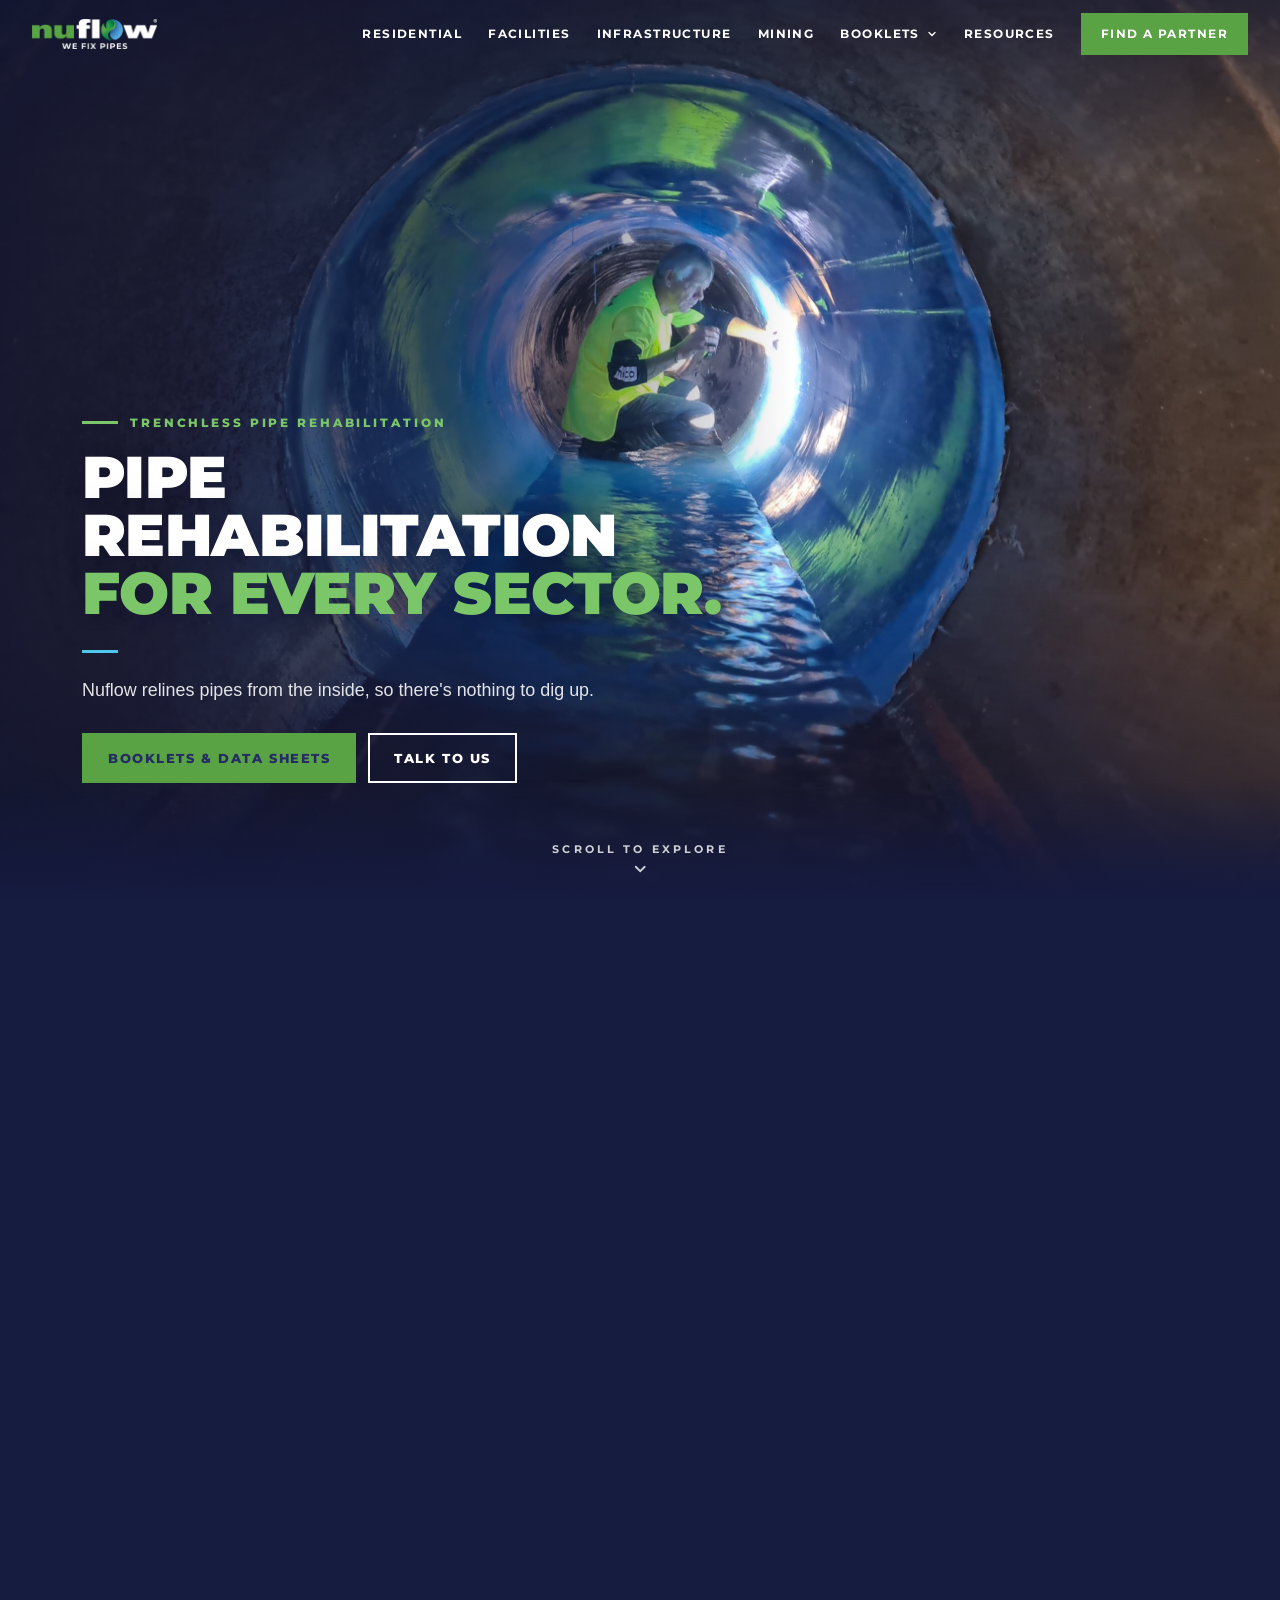
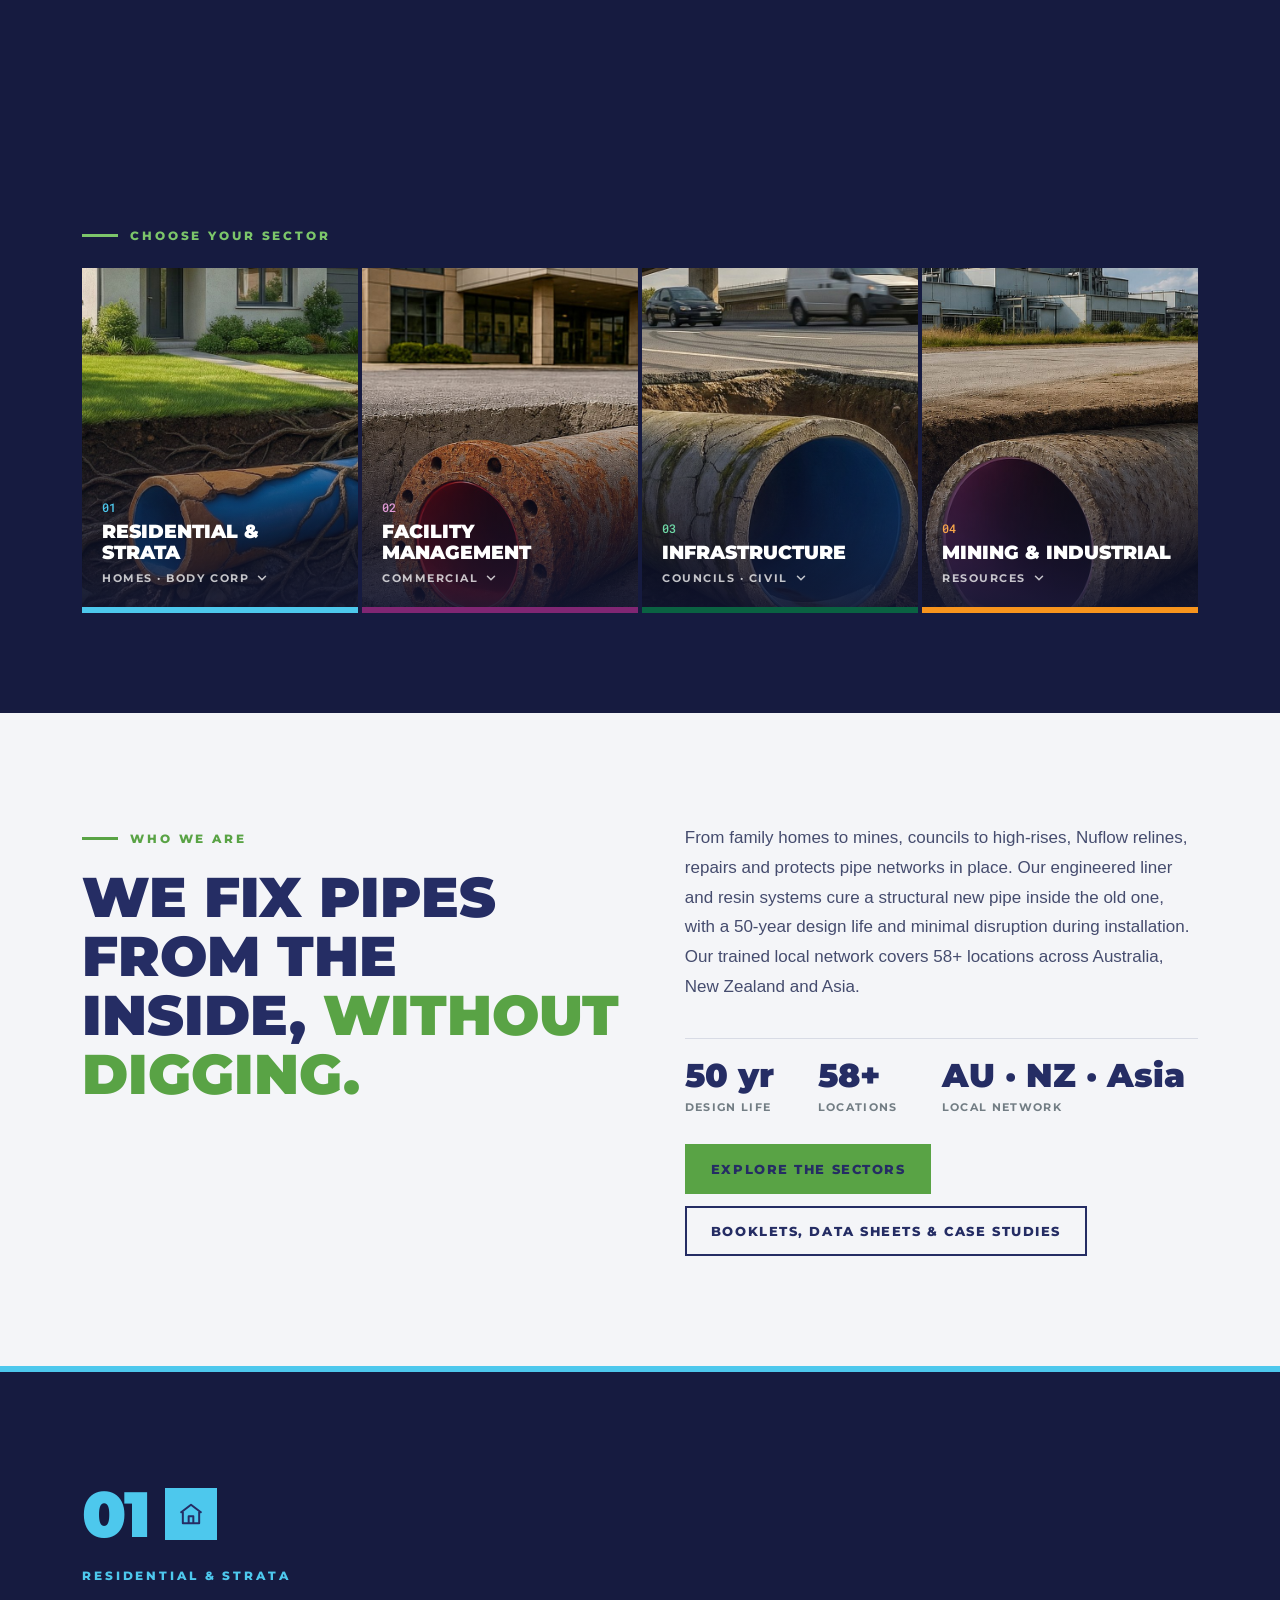
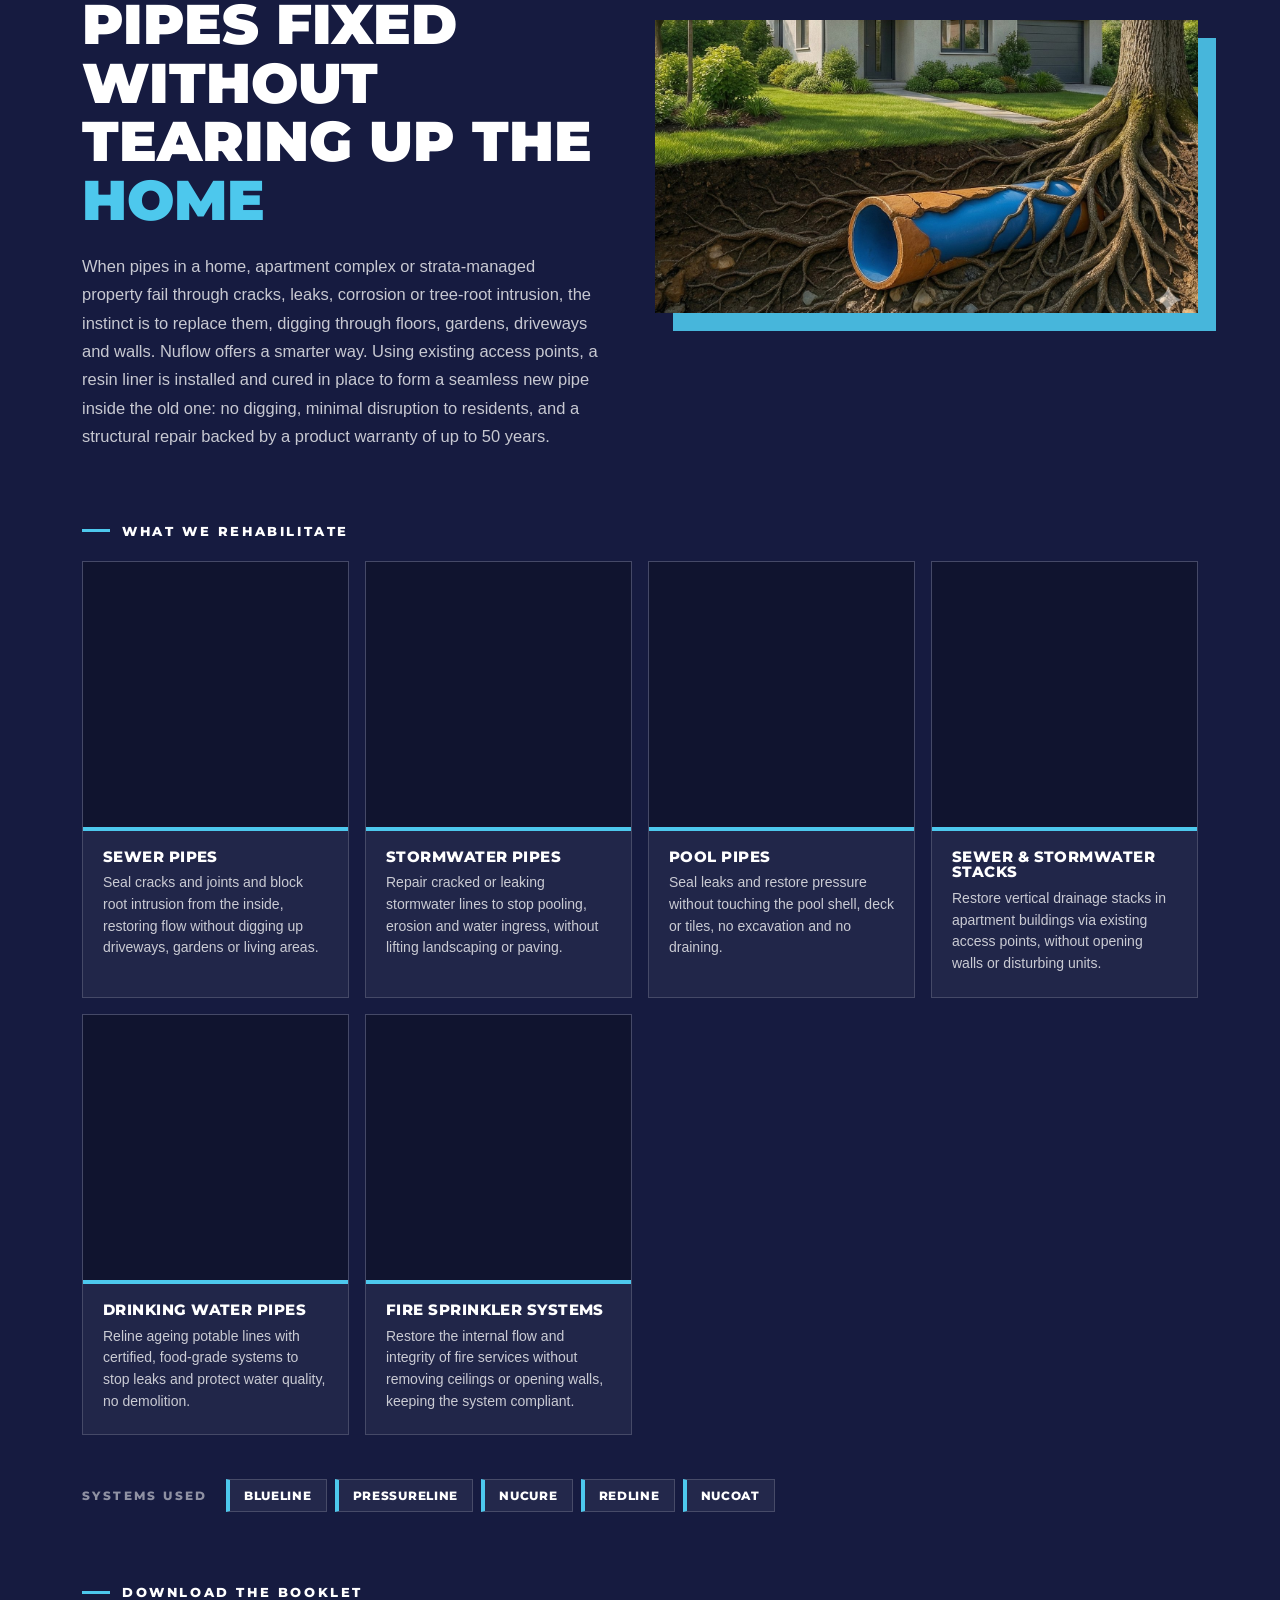
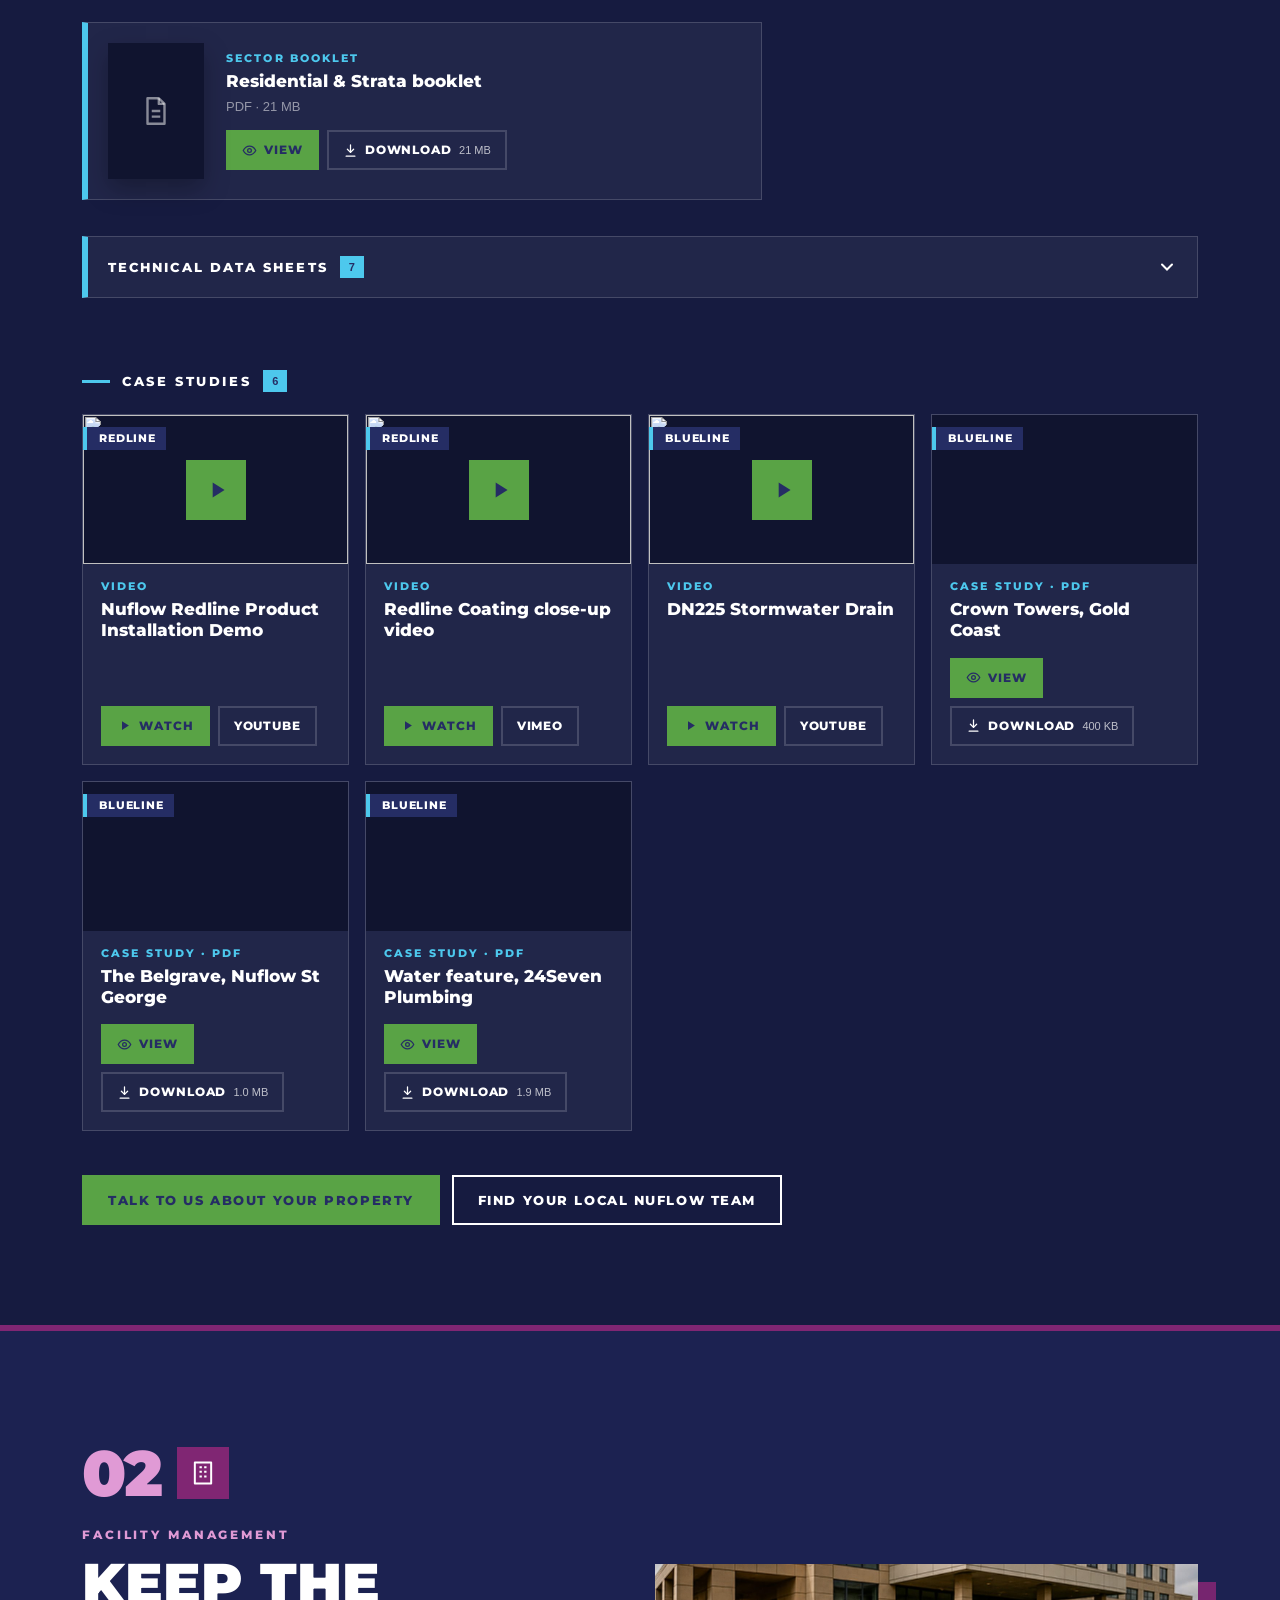
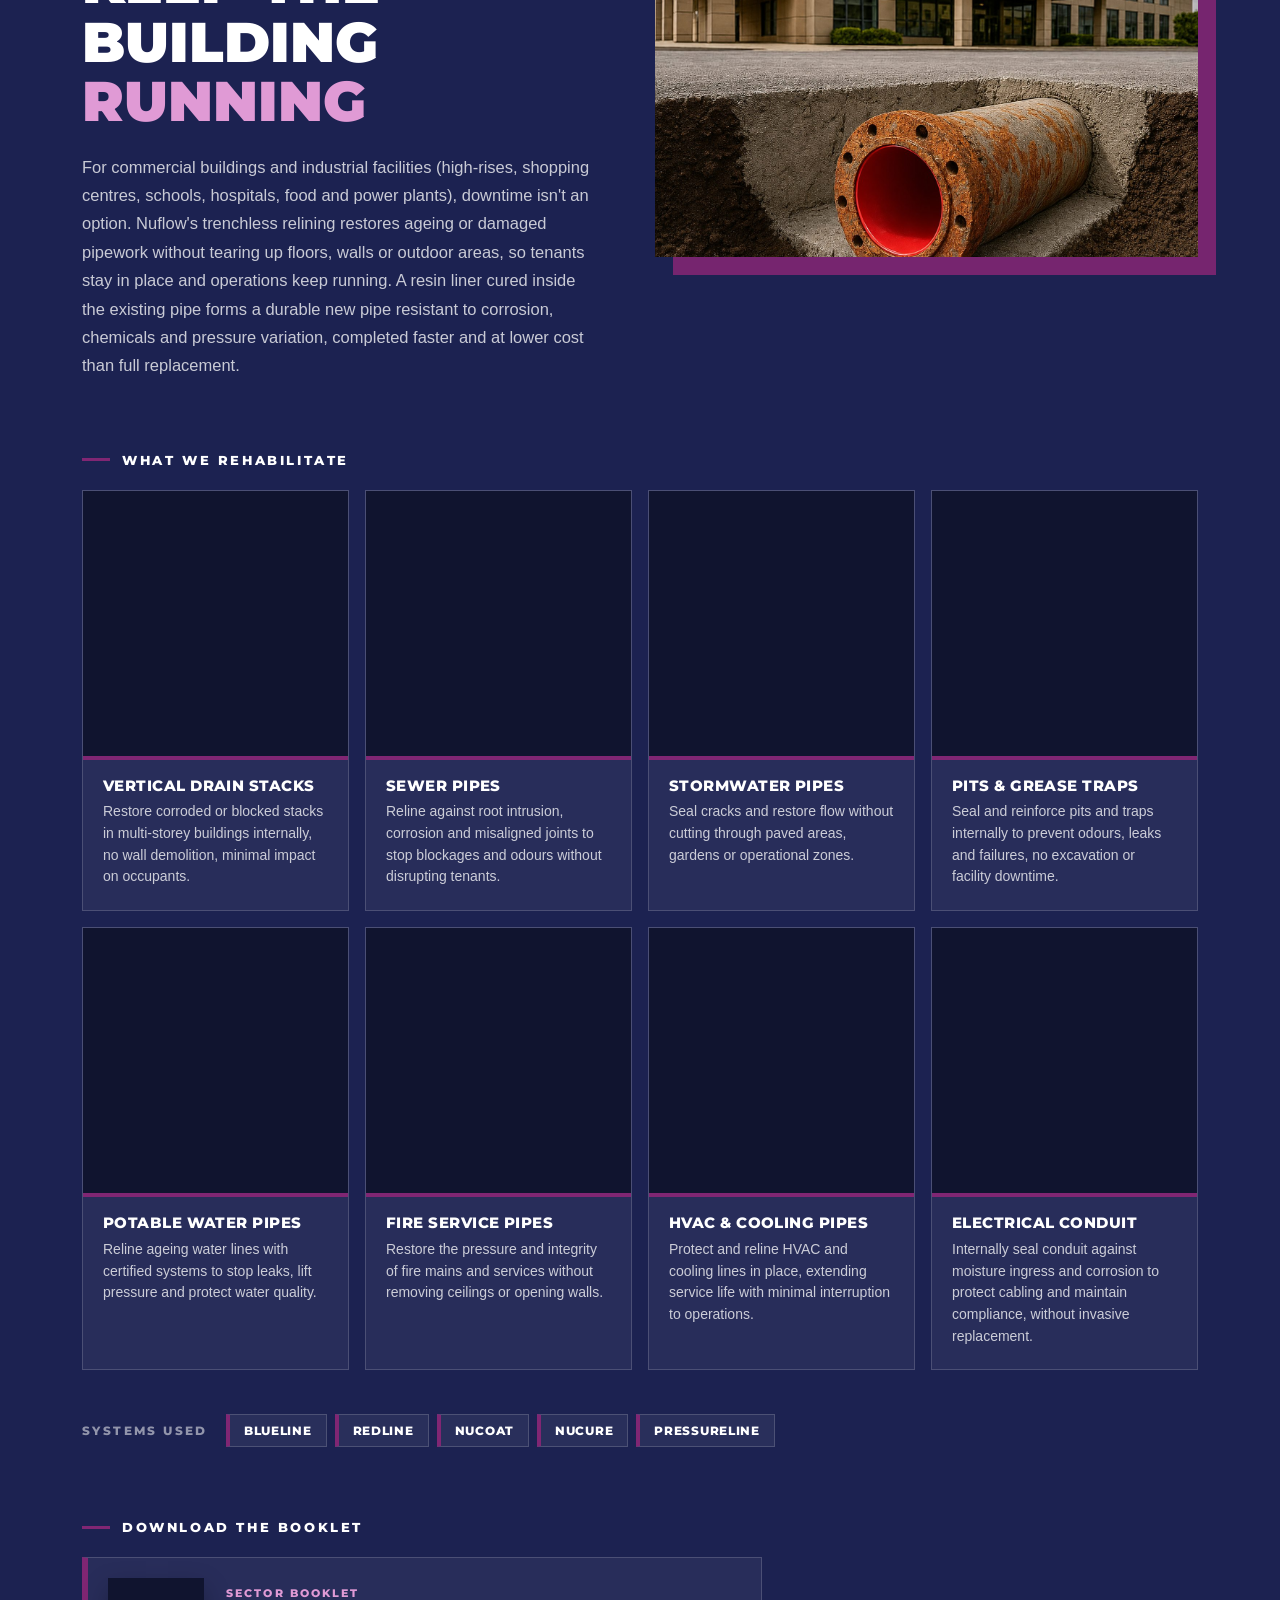
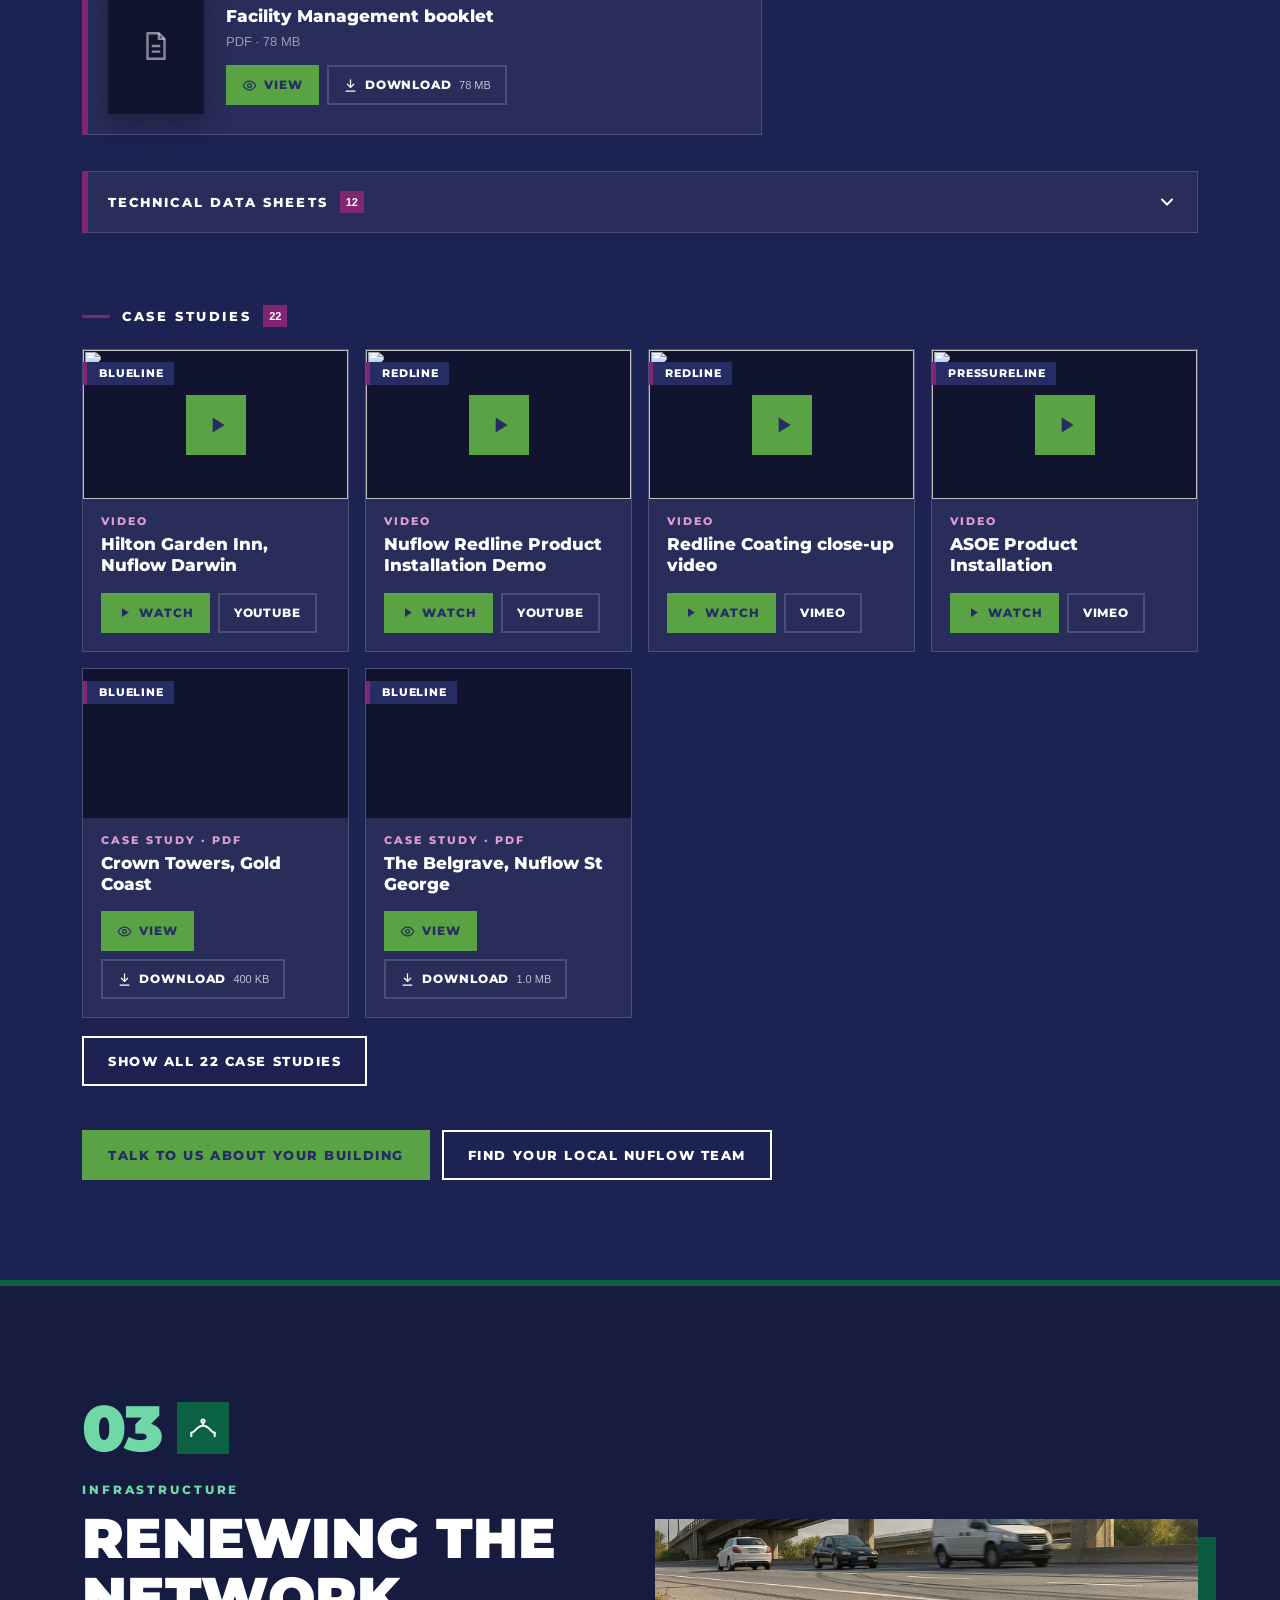
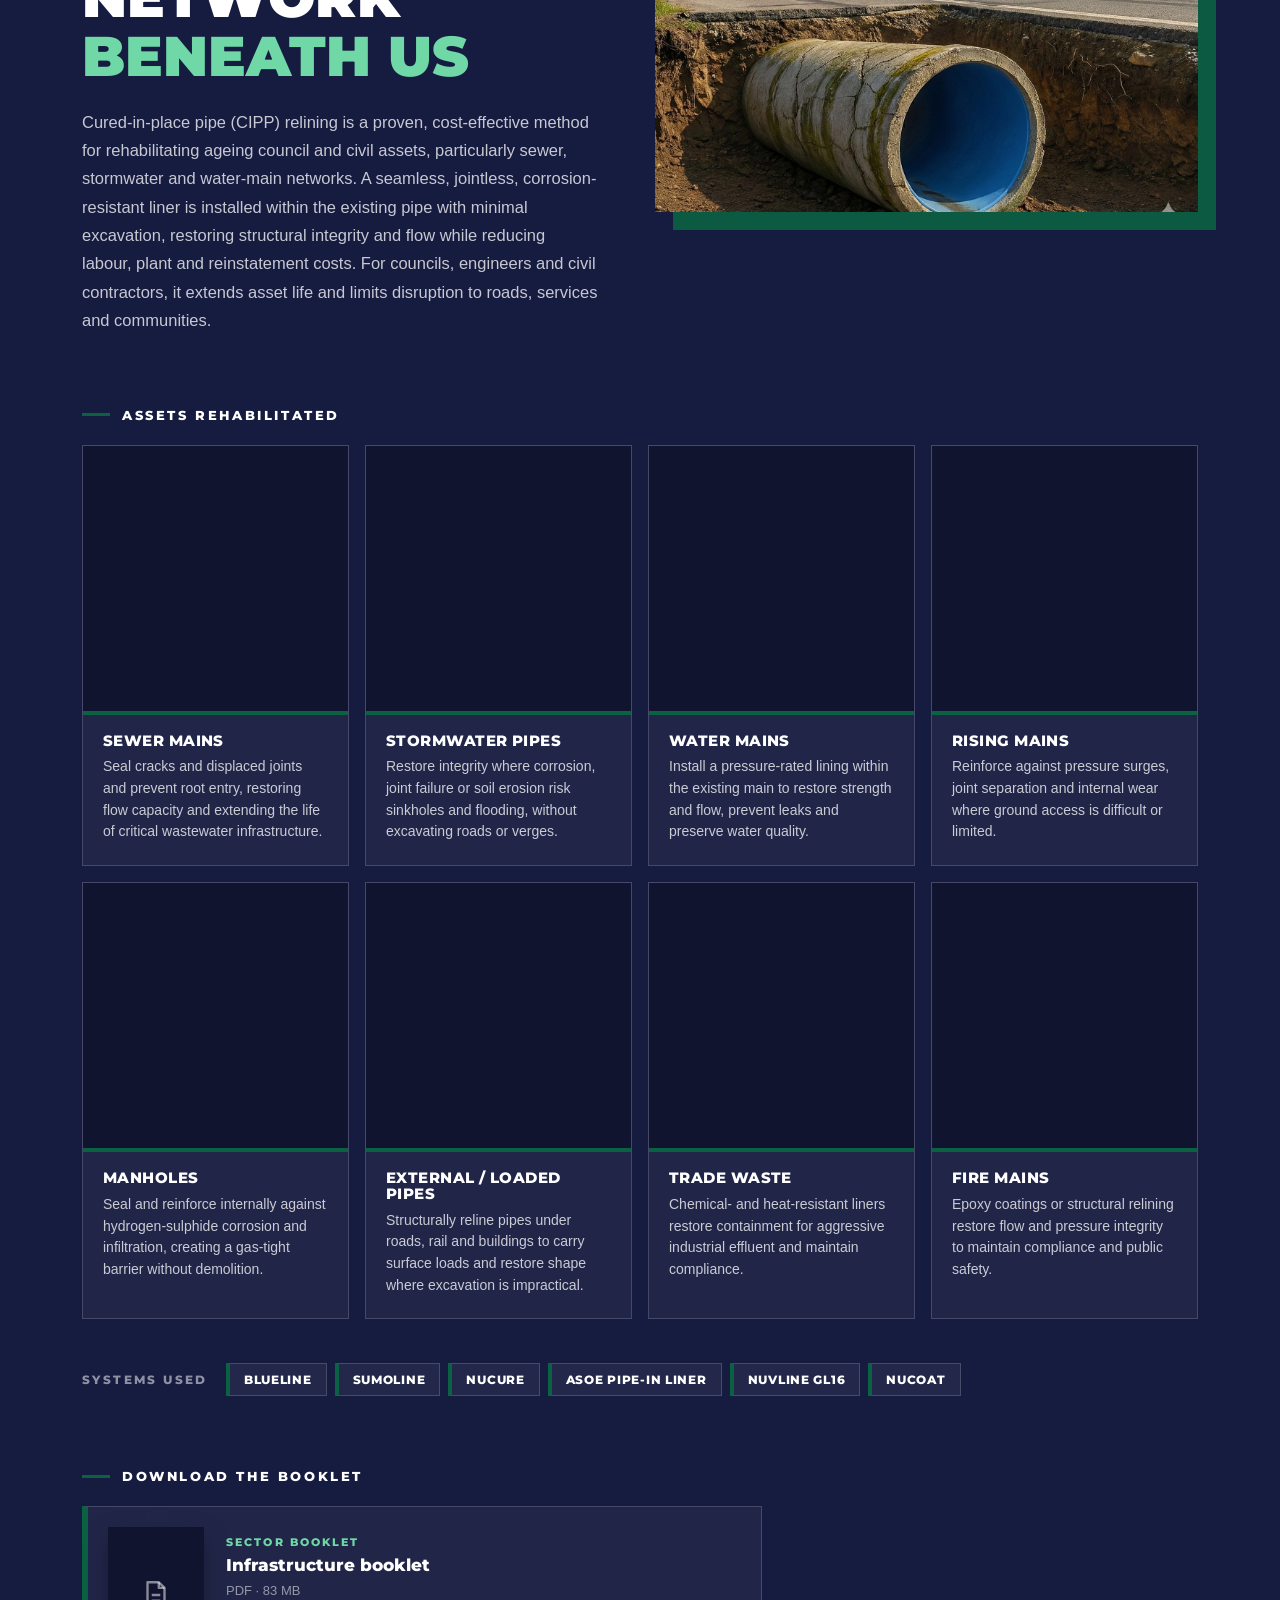
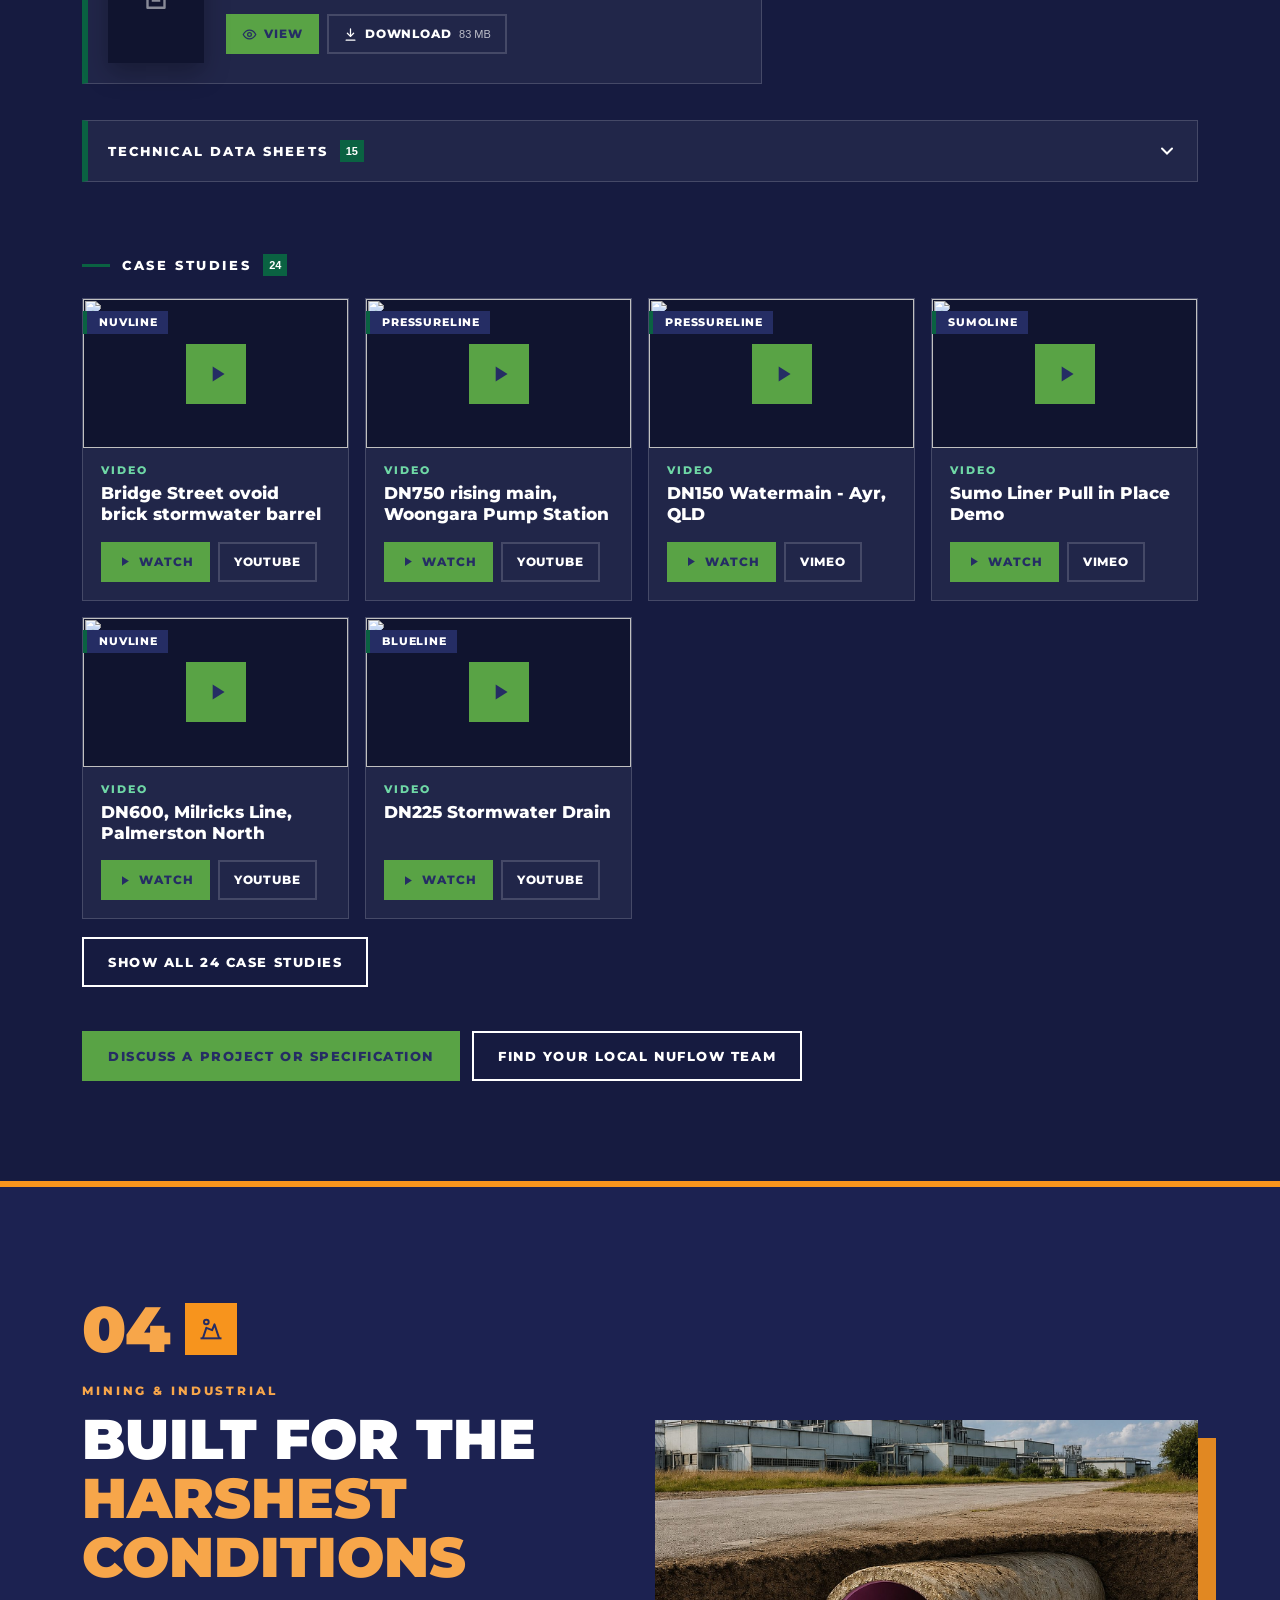
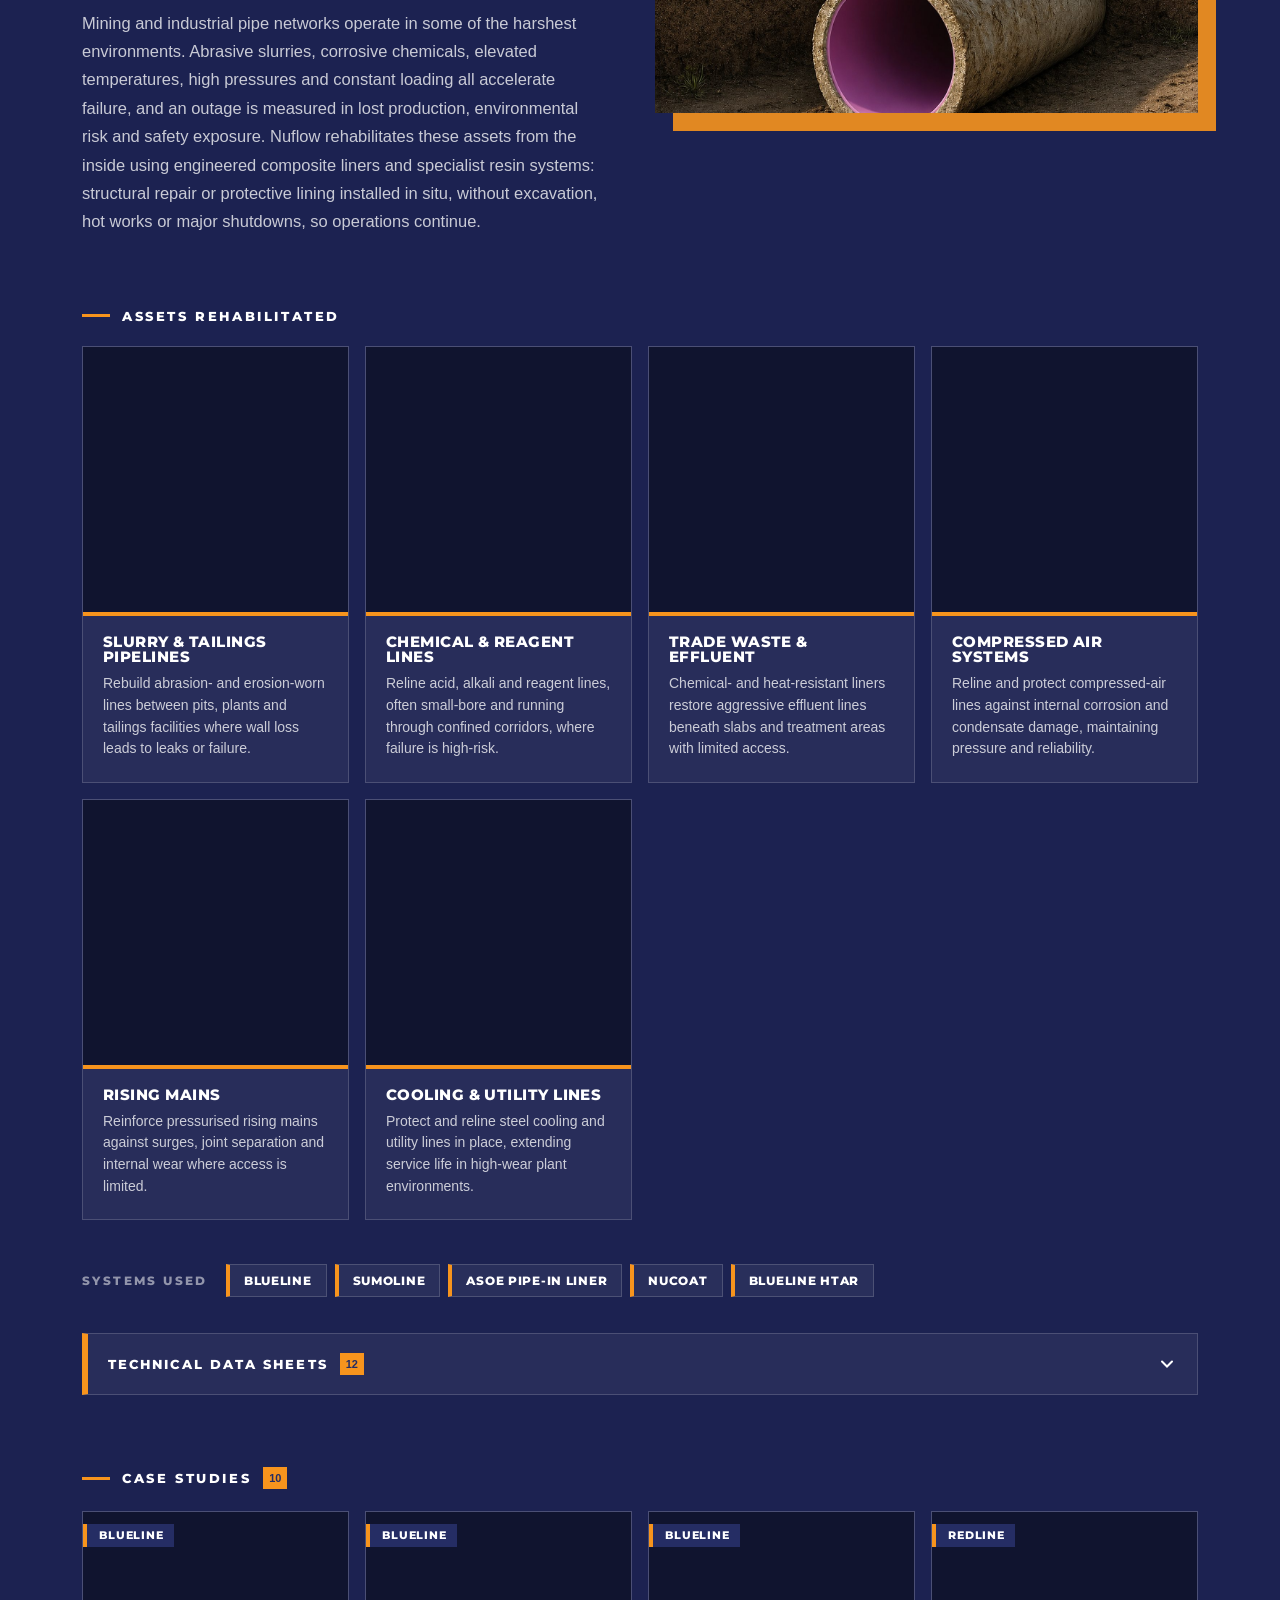
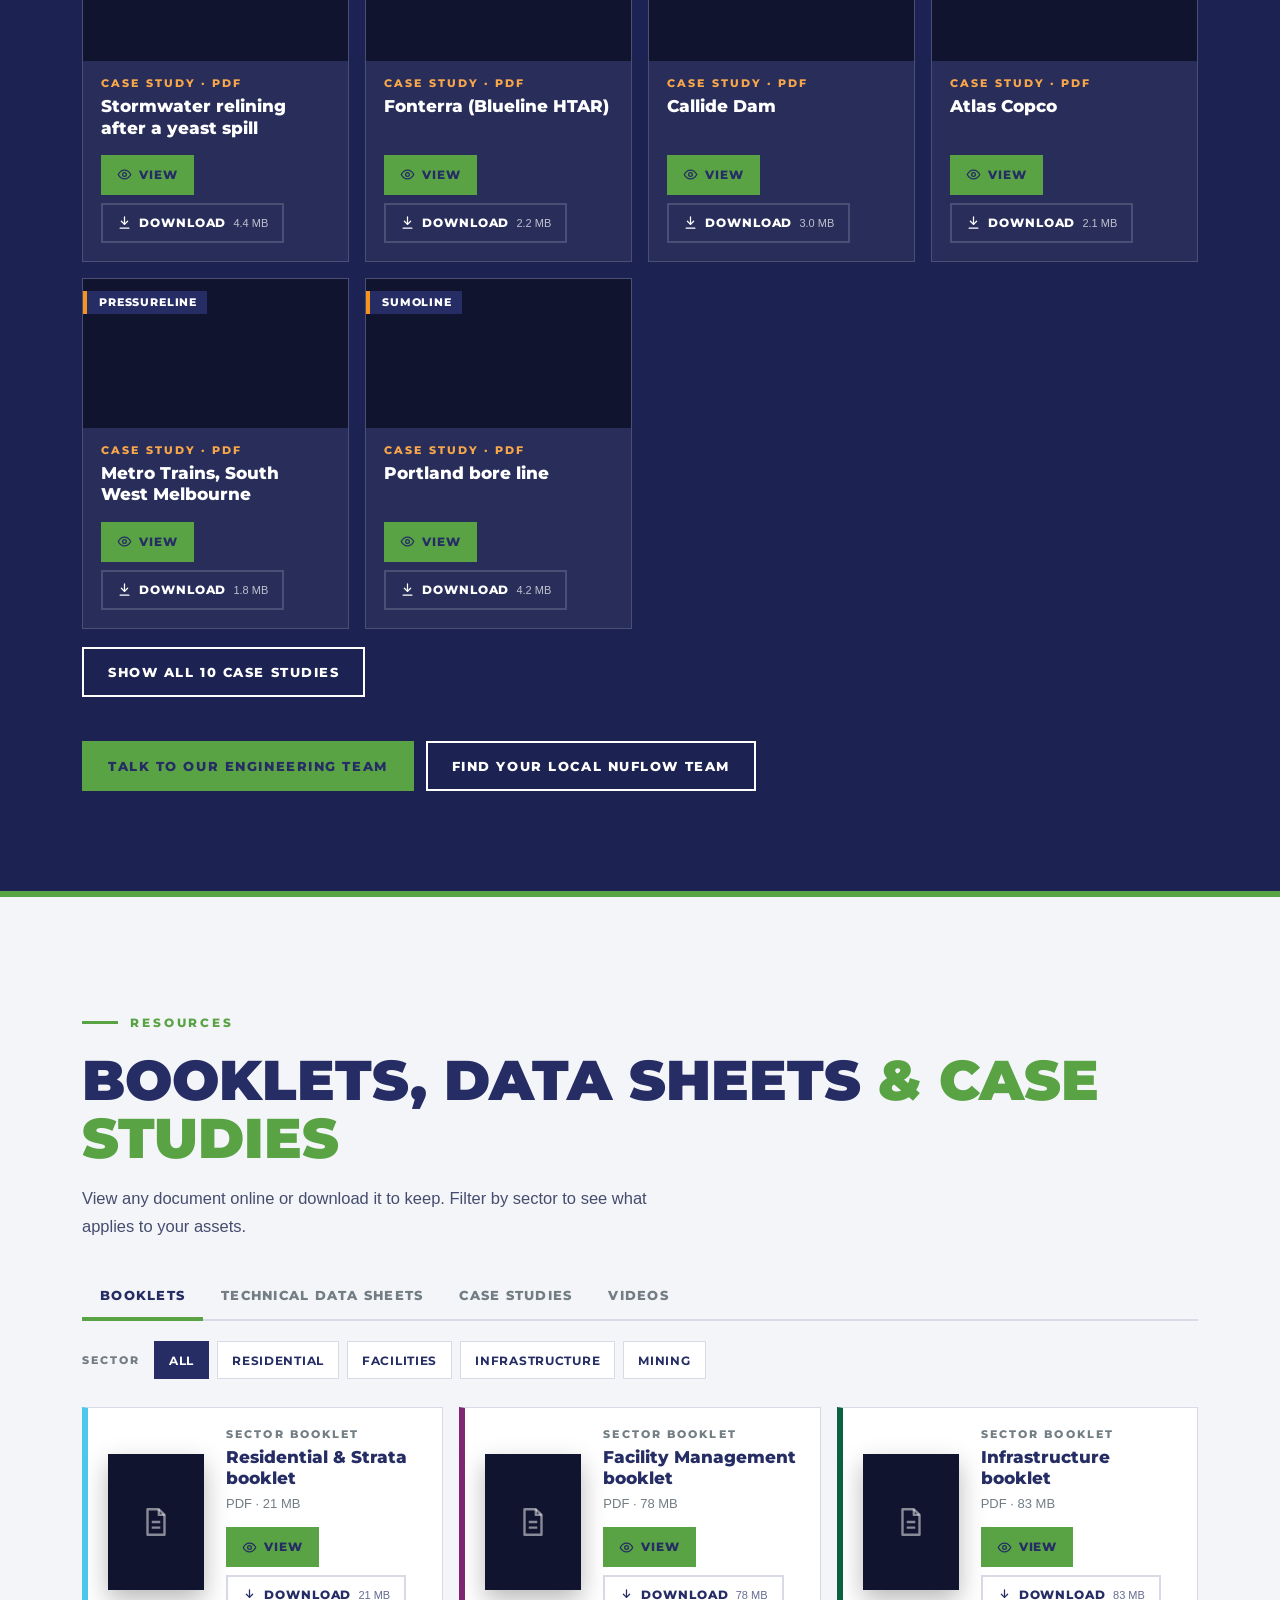
==== commit 7fa2aef2: "Make the Nuflow-branded design the live page Copies new/index.html over index.html (root asset paths" ====
--- a/index.html
+++ b/index.html
@@ -5,235 +5,24 @@
 <meta name="viewport" content="width=device-width, initial-scale=1.0">
 <title>Nuflow | Trenchless Pipe Rehabilitation</title>
 <meta name="description" content="Nuflow trenchless pipe rehabilitation for residential, facility, infrastructure and mining assets. View and download sector booklets, technical data sheets and case studies.">
-<meta name="theme-color" content="#0b1130">
+<meta name="theme-color" content="#161B40">
 <link rel="icon" type="image/png" href="assets/img/nuflow-logo.png">
 <link rel="preconnect" href="https://fonts.googleapis.com"><link rel="preconnect" href="https://fonts.gstatic.com" crossorigin>
-<link href="https://fonts.googleapis.com/css2?family=Montserrat:wght@400;600;800;900&family=Roboto+Mono:wght@400;500&display=swap" rel="stylesheet">
-<style>
-:root{--nublue:#252D64;--blueliner:#4dc7ec;--nugreen:#59a345;--nupine:#0a6242;--ink:#0b1130;--ink-2:#10183f;--display:'Montserrat',Arial,sans-serif;--body:Arial,'Helvetica Neue',Helvetica,sans-serif;--mono:'Roboto Mono',ui-monospace,monospace;--cloudA:url("assets/img/cloud-a.webp");--cloudB:url("assets/img/cloud-b.webp");}
-*{box-sizing:border-box;margin:0;padding:0}
-html{scroll-behavior:auto}
-html.lenis,html.lenis body{height:auto}
-.lenis.lenis-smooth{scroll-behavior:auto!important}
-.lenis.lenis-smooth [data-lenis-prevent]{overscroll-behavior:contain}
-.lenis.lenis-stopped{overflow:hidden}
-.lenis.lenis-smooth iframe{pointer-events:none}
-body{font-family:var(--body);color:#fff;background:#0a0f28;overflow-x:clip;-webkit-font-smoothing:antialiased}
-.backdrop{position:fixed;inset:0;z-index:0;pointer-events:none;overflow:hidden;background:radial-gradient(70% 45% at 18% 14%,rgba(77,199,236,.07),transparent 62%),radial-gradient(65% 50% at 84% 70%,rgba(89,163,69,.055),transparent 62%),radial-gradient(130% 95% at 50% -12%,#17234f 0%,#0c1430 46%,#070b20 100%)}
-.backdrop::after{content:"";position:absolute;inset:-25%;background:var(--cloudB) center/cover no-repeat;opacity:.14;animation:bgFloat 90s ease-in-out infinite alternate;will-change:transform}
-@keyframes bgFloat{to{transform:translate(4%,2.5%) scale(1.12)}}
-h1,h2,h3{font-family:var(--display);font-weight:900;line-height:1.02;letter-spacing:-.01em}
-
-.nav{position:fixed;top:0;left:0;right:0;z-index:120;display:flex;align-items:center;justify-content:space-between;padding:18px 32px;transition:background .4s,box-shadow .4s,padding .4s}
-.nav.grounded{background:rgba(11,17,48,.82);backdrop-filter:blur(10px);box-shadow:0 1px 0 rgba(77,199,236,.18);padding:12px 32px}
-.brand{display:flex;align-items:center;gap:11px;font-family:var(--display);font-weight:900;font-size:23px;color:#fff;text-decoration:none;text-shadow:0 2px 12px rgba(0,0,0,.3)}
-.brand .brand-logo{height:32px;width:auto;display:block;flex:none;filter:drop-shadow(0 2px 10px rgba(0,0,0,.35))}
-.foot .brand-logo{height:30px}
-.brand .mark svg{width:20px;height:20px}
-.brand small{font-family:var(--body);font-weight:700;font-size:9px;letter-spacing:.34em;opacity:.75;display:block;margin-top:2px}
-.nav-links{display:flex;align-items:center;gap:26px}
-.nav-links a{color:rgba(255,255,255,.92);text-decoration:none;font-size:13px;font-weight:700;transition:color .2s;text-shadow:0 1px 8px rgba(0,0,0,.3)}
-.nav-links a:hover{color:var(--blueliner)}
-.nav-cta{background:var(--nugreen);color:#fff;padding:10px 18px;border-radius:999px;font-size:13px;box-shadow:0 8px 22px rgba(89,163,69,.4);transition:transform .2s,box-shadow .2s;text-shadow:none!important}
-.nav-cta:hover{transform:translateY(-2px);color:#fff!important;box-shadow:0 12px 28px rgba(89,163,69,.55)}
-.nav-burger{display:none;background:none;border:0;color:#fff;cursor:pointer}
-@media(max-width:860px){.nav-links{display:none}.nav-burger{display:block}.nav{padding:14px 18px}}
-
-/* HERO, tall scroll zone with a sticky stage */
-.hero{position:relative;height:100vh}
-.hero-sticky{position:relative;top:0;height:100vh;min-height:620px;overflow:hidden}
-.hero-photo{position:absolute;inset:0;z-index:0;overflow:hidden}
-.pan{position:absolute;top:0;left:0;width:100%;will-change:transform}
-.pan .layer{position:absolute;top:0;left:0;width:100%;height:auto;display:block}
-.layer.spot{opacity:0;transition:opacity .45s ease;pointer-events:none;filter:brightness(1.32) saturate(1.18);will-change:opacity}
-.photo-dim{position:absolute;inset:0;background:rgba(4,8,24,.45);opacity:0;transition:opacity .45s ease;pointer-events:none;-webkit-mask-image:linear-gradient(to bottom,#000 0%,#000 15%,transparent 26%);mask-image:linear-gradient(to bottom,#000 0%,#000 15%,transparent 26%)}
-.hero-photo[data-active] .photo-dim{opacity:1}
-.hero-photo[data-active] .layer.spot{opacity:1}
-.hero-photo[data-active="residential"] .layer.spot{-webkit-mask-image:radial-gradient(40% 41% at 22% 68%,#000 52%,transparent 84%);mask-image:radial-gradient(40% 41% at 22% 68%,#000 52%,transparent 84%)}
-.hero-photo[data-active="facility"] .layer.spot{-webkit-mask-image:radial-gradient(30% 30% at 36% 30%,#000 52%,transparent 84%);mask-image:radial-gradient(30% 30% at 36% 30%,#000 52%,transparent 84%)}
-.hero-photo[data-active="infrastructure"] .layer.spot{-webkit-mask-image:radial-gradient(36% 41% at 53% 70%,#000 52%,transparent 84%);mask-image:radial-gradient(36% 41% at 53% 70%,#000 52%,transparent 84%)}
-.hero-photo[data-active="mining"] .layer.spot{-webkit-mask-image:radial-gradient(32% 36% at 76% 50%,#000 52%,transparent 84%);mask-image:radial-gradient(32% 36% at 76% 50%,#000 52%,transparent 84%)}
-.pan .var{opacity:0;transition:opacity .55s ease}
-.hero-scrim{position:absolute;inset:0;z-index:1;background:linear-gradient(180deg,rgba(11,17,48,.34) 0%,rgba(11,17,48,0) 20%);pointer-events:none}
-.hero-veil{position:absolute;inset:0;z-index:6;background:linear-gradient(180deg,var(--ink-2),var(--ink));opacity:0;pointer-events:none}
-.cloud-overlay{display:none}
-
-.hero-ui{position:absolute;z-index:5;left:0;right:0;bottom:15%;text-align:center;padding:0 22px;will-change:transform,opacity}
-.hero-ui::before{content:"";position:absolute;left:50%;top:46%;transform:translate(-50%,-50%);width:min(820px,92%);height:330px;background:radial-gradient(ellipse at center,rgba(11,17,48,.55) 0%,rgba(11,17,48,.28) 45%,rgba(11,17,48,0) 72%);z-index:-1;pointer-events:none;border-radius:50%}
-.eyebrow{display:inline-flex;align-items:center;gap:9px;font-weight:800;font-size:11px;letter-spacing:.32em;text-transform:uppercase;color:var(--nublue);background:rgba(255,255,255,.8);padding:7px 16px;border-radius:999px;margin-bottom:18px;backdrop-filter:blur(3px)}
-.eyebrow .dot{width:7px;height:7px;border-radius:50%;background:var(--nugreen);box-shadow:0 0 0 4px rgba(89,163,69,.25)}
-.hero-ui h1{color:#fff;font-size:clamp(1.9rem,4.4vw,3.5rem);text-shadow:0 4px 34px rgba(11,17,48,.6)}
-.hero-ui h1 .hl{color:var(--blueliner)}
-.hero-ui .lede{margin:16px auto 0;max-width:600px;color:#eaf6fd;font-size:clamp(1rem,1.5vw,1.16rem);font-weight:600;text-shadow:0 2px 18px rgba(11,17,48,.7)}
-
-.zones{position:absolute;z-index:5;left:0;right:0;top:0;height:100%;will-change:opacity}
-.zone{position:absolute;top:4%;height:34%;background:transparent;border:0;cursor:pointer;padding:0}
-.zone-marker{position:absolute;left:50%;bottom:-2px;transform:translateX(-50%);display:flex;flex-direction:column;align-items:center;gap:8px;pointer-events:none;transition:transform .45s cubic-bezier(.2,.8,.2,1)}
-.zone-dot{width:13px;height:13px;border-radius:50%;background:rgba(255,255,255,.92);border:2px solid var(--blueliner);box-shadow:0 0 0 0 rgba(77,199,236,.55),0 2px 8px rgba(0,0,0,.4);transition:box-shadow .4s,transform .4s}
-.zone-label{font-family:var(--display);font-weight:800;font-size:13px;color:#fff;background:rgba(11,17,48,.5);padding:5px 12px;border-radius:999px;white-space:nowrap;backdrop-filter:blur(4px);opacity:.92;transform:translateY(2px);transition:opacity .35s,transform .35s,background .35s;box-shadow:0 4px 16px rgba(0,0,0,.3)}
-.zone-label small{display:block;font-family:var(--body);font-weight:700;font-size:9px;letter-spacing:.18em;text-transform:uppercase;opacity:.7;margin-top:1px}
-.zone:hover .zone-marker,.zone:focus-visible .zone-marker{transform:translateX(-50%) translateY(-8px)}
-.zone:hover .zone-dot,.zone:focus-visible .zone-dot{box-shadow:0 0 0 7px rgba(77,199,236,.28),0 2px 14px rgba(77,199,236,.75);transform:scale(1.12)}
-.zone:hover .zone-label,.zone:focus-visible .zone-label{opacity:1;transform:translateY(-2px);background:rgba(10,98,66,.92)}
-.zone:focus-visible{outline:none}.zone:focus-visible::after{content:"";position:absolute;inset:6px;border:2px solid var(--blueliner);border-radius:8px}
-
-.hint{position:absolute;z-index:5;left:0;right:0;bottom:4%;text-align:center;font-size:11px;letter-spacing:.26em;text-transform:uppercase;font-weight:700;color:#fff;text-shadow:0 2px 12px rgba(11,17,48,.8);display:flex;align-items:center;justify-content:center;gap:10px;will-change:opacity}
-.hint .chev{width:16px;height:16px;animation:nudge 1.8s ease-in-out infinite}
-@keyframes nudge{0%,100%{transform:translateY(0)}50%{transform:translateY(5px)}}
-
-.altimeter{position:fixed;right:22px;top:50%;transform:translateY(-50%);z-index:110;display:flex;align-items:center;gap:10px;opacity:0;transition:opacity .5s;pointer-events:none}
-.altimeter.show{opacity:1}
-.alt-track{position:relative;width:3px;height:190px;background:linear-gradient(180deg,rgba(77,199,236,.75),rgba(89,163,69,.75));border-radius:3px}
-.alt-tick{position:absolute;left:50%;transform:translateX(-50%);width:13px;height:13px;border-radius:50%;background:#fff;border:3px solid var(--blueliner);box-shadow:0 0 12px rgba(77,199,236,.85);top:0;}
-.alt-read{font-family:var(--mono);font-size:12px;font-weight:500;color:rgba(255,255,255,.92);text-shadow:0 1px 6px rgba(0,0,0,.7);min-width:64px}
-.alt-read b{display:block;font-size:17px;color:var(--blueliner)}
-.alt-read span{font-size:9px;letter-spacing:.2em;opacity:.65}
-@media(max-width:720px){.altimeter{display:none}}
-
-.descent{position:fixed;inset:0;z-index:200;pointer-events:none}
-.descent .d-sky{position:absolute;inset:0;background:radial-gradient(135% 105% at 50% 52%,#21477a 0%,#0e1c40 58%,#070b1e 100%);opacity:0}
-.descent .d-fill{position:absolute;inset:0;background:linear-gradient(180deg,#d4deec 0%,#aebccf 60%,#90a1bd 100%);opacity:0}
-.descent .d-clouds{position:absolute;left:-12%;right:-12%;top:-25vh;height:150vh;background:var(--cloudA) center/cover no-repeat;will-change:transform;transform:translateY(122%)}.descent .d-clouds.d-back{background:var(--cloudB) center/cover no-repeat;top:-30vh;height:160vh;opacity:.9;transform:translateY(138%) scale(1.16)}
-.descent .d-label{position:absolute;left:0;right:0;top:46%;transform:translateY(-50%);text-align:center;color:#fff;opacity:0}
-.descent .d-label .k{font-size:11px;letter-spacing:.4em;text-transform:uppercase;opacity:.8;font-weight:700;text-shadow:0 2px 12px rgba(0,0,0,.5)}
-.descent .d-label .n{font-family:var(--display);font-weight:900;font-size:clamp(1.8rem,5vw,3.4rem);margin-top:8px;text-shadow:0 4px 30px rgba(0,0,0,.55)}
-.descent .d-label .alt{font-family:var(--mono);margin-top:14px;font-size:14px;color:var(--blueliner);text-shadow:0 2px 10px rgba(0,0,0,.5)}
-
-.ground{position:relative;background:transparent;z-index:10}
-.sector{position:relative;padding:130px 32px;overflow:hidden}
-.sector-hero{position:relative;z-index:2;width:100vw;margin-left:calc(50% - 50vw);margin-top:-130px;margin-bottom:60px;aspect-ratio:1500/810;max-height:64vh;overflow:hidden;-webkit-mask-image:linear-gradient(to bottom,rgba(0,0,0,0) 0%,#000 13%,#000 84%,rgba(0,0,0,0) 100%);mask-image:linear-gradient(to bottom,rgba(0,0,0,0) 0%,#000 13%,#000 84%,rgba(0,0,0,0) 100%)}
-.sector-hero .hero-img{position:absolute;left:0;right:0;top:-9%;height:118%;background-position:center;background-size:cover;background-repeat:no-repeat;will-change:transform}
-.sector-hero::after{content:"";position:absolute;inset:0;pointer-events:none;background:linear-gradient(to bottom,rgba(7,11,32,.42) 0%,rgba(7,11,32,0) 28%,rgba(7,11,32,0) 52%,rgba(9,13,36,.78) 100%)}
-.sector-inner{position:relative;z-index:3;max-width:1100px;margin:0 auto;width:100%}
-.divider{position:relative;height:130px;z-index:4;margin-top:-130px;pointer-events:none}
-.divider svg{position:absolute;bottom:0;width:100%;height:100%;display:block}
-.s-eyebrow{display:inline-block;font-size:11px;letter-spacing:.3em;text-transform:uppercase;font-weight:800;color:var(--blueliner);margin-bottom:16px}
-.sector h2{font-size:clamp(2.7rem,6.4vw,5.2rem);line-height:1.02;color:#fff;text-shadow:0 2px 34px rgba(4,7,20,.55)}
-.sector h2 .accent{color:var(--blueliner)}
-.s-intro{margin-top:18px;max-width:600px;font-size:1.06rem;line-height:1.65;color:rgba(255,255,255,.78)}
-.s-subhead{font-family:var(--display);font-weight:800;font-size:12px;letter-spacing:.2em;text-transform:uppercase;color:var(--blueliner);margin:56px 0 20px}
-.asset-grid{display:grid;grid-template-columns:repeat(auto-fill,minmax(258px,1fr));gap:18px}
-.asset{background:rgba(255,255,255,.035);border:1px solid rgba(77,199,236,.16);border-radius:15px;overflow:hidden;display:flex;flex-direction:column;transition:transform .3s,border-color .3s,background .3s}
-.asset:hover{transform:translateY(-5px);border-color:rgba(77,199,236,.5);background:rgba(77,199,236,.07)}
-.asset-img{position:relative;aspect-ratio:16/10;overflow:hidden;background:linear-gradient(135deg,#16224d,#0c1736)}
-.asset-img img{position:absolute;inset:0;width:100%;height:100%;object-fit:cover;display:block;transition:transform .55s ease}
-.asset:hover .asset-img img{transform:scale(1.06)}
-.asset-img::before{content:"";position:absolute;inset:0;background:linear-gradient(180deg,rgba(11,17,48,0) 55%,rgba(11,17,48,.45));z-index:1;pointer-events:none}
-.asset.noimg .asset-img{background:linear-gradient(135deg,rgba(77,199,236,.16),rgba(89,163,69,.12))}
-.asset.noimg .asset-img img{display:none}
-.asset.noimg .asset-img::after{content:"";position:absolute;inset:0;background:center/46px no-repeat url("data:image/svg+xml,%3Csvg xmlns='http://www.w3.org/2000/svg' width='46' height='46' viewBox='0 0 24 24' fill='none' stroke='%234dc7ec' stroke-width='1.5' stroke-linecap='round'%3E%3Cpath d='M4 7c0-1.5 1-2.5 2.5-2.5S9 5.5 9 7v10c0 1.5 1 2.5 2.5 2.5S14 18.5 14 17'/%3E%3Cpath d='M14 7c0-1.5 1-2.5 2.5-2.5S19 5.5 19 7v10'/%3E%3C/svg%3E");opacity:.4}
-.asset-body{padding:17px 20px 20px}
-.asset h4{font-family:var(--display);font-weight:800;font-size:15px;color:#fff;margin-bottom:9px;display:flex;align-items:center;gap:9px;line-height:1.2}
-.asset h4::before{content:"";width:7px;height:7px;border-radius:50%;background:var(--blueliner);flex:none;box-shadow:0 0 8px rgba(77,199,236,.7)}
-.asset p{font-size:13.5px;line-height:1.55;color:rgba(255,255,255,.62)}
-.s-products{margin-top:50px}
-.s-label{display:block;font-size:11px;letter-spacing:.2em;text-transform:uppercase;font-weight:800;color:rgba(255,255,255,.45);margin-bottom:14px}
-.chips{display:flex;flex-wrap:wrap;gap:10px}
-.chip{font-family:var(--display);font-weight:800;font-size:12px;letter-spacing:.04em;color:#dff4fb;background:linear-gradient(135deg,rgba(77,199,236,.16),rgba(89,163,69,.14));border:1px solid rgba(77,199,236,.3);padding:8px 15px;border-radius:999px}
-.s-cta{margin-top:50px;display:flex;flex-wrap:wrap;gap:14px;align-items:center}
-.btn-primary{display:inline-flex;align-items:center;gap:9px;background:var(--nugreen);color:#fff;text-decoration:none;font-family:var(--display);font-weight:800;font-size:14px;padding:14px 24px;border-radius:999px;box-shadow:0 10px 26px rgba(89,163,69,.35);transition:transform .2s,box-shadow .2s}
-.btn-primary:hover{transform:translateY(-3px);box-shadow:0 16px 34px rgba(89,163,69,.5)}
-.btn-ghost{display:inline-flex;align-items:center;gap:9px;color:#fff;text-decoration:none;font-family:var(--display);font-weight:800;font-size:14px;padding:13px 22px;border-radius:999px;border:1px solid rgba(77,199,236,.45);transition:background .2s}
-.btn-ghost:hover{background:rgba(77,199,236,.12)}
-.placeholder{margin-top:32px;border:1px dashed rgba(77,199,236,.4);border-radius:16px;padding:26px 28px;background:rgba(77,199,236,.05);max-width:620px}
-.placeholder b{font-family:var(--display);font-weight:800;font-size:13px;letter-spacing:.14em;text-transform:uppercase;color:var(--blueliner)}
-.placeholder ul{margin:14px 0 0;padding-left:18px;color:rgba(255,255,255,.66);line-height:1.85;font-size:.95rem}
-.index{position:absolute;font-family:var(--display);font-weight:900;font-size:clamp(7rem,22vw,17rem);color:rgba(255,255,255,.035);right:3%;top:50%;transform:translateY(-50%);z-index:1;pointer-events:none;line-height:.8}
-/* sectors are transparent and share the single continuous .ground background, no per-block seams */
-.s-icon{width:62px;height:62px;border-radius:14px;display:grid;place-items:center;background:rgba(77,199,236,.12);border:1px solid rgba(77,199,236,.3);margin-bottom:22px;color:var(--blueliner)}
-.s-icon svg{width:34px;height:34px}
-.reveal{opacity:0;will-change:transform,opacity}
-.surface{position:fixed;right:24px;bottom:26px;z-index:115;display:flex;align-items:center;gap:9px;background:rgba(77,199,236,.14);border:1px solid rgba(77,199,236,.45);color:#fff;backdrop-filter:blur(8px);padding:11px 17px;border-radius:999px;font-family:var(--display);font-weight:800;font-size:12px;cursor:pointer;opacity:0;transform:translateY(16px);pointer-events:none;transition:opacity .4s,transform .4s,background .25s}
-.surface.show{opacity:1;transform:none;pointer-events:auto}
-.surface:hover{background:rgba(77,199,236,.26)}
-.surface svg{width:15px;height:15px;animation:nudgeUp 1.8s ease-in-out infinite}
-@keyframes nudgeUp{0%,100%{transform:translateY(0)}50%{transform:translateY(-4px)}}
-.foot{background:#070b22;padding:60px 32px 40px;position:relative;z-index:10;border-top:1px solid rgba(77,199,236,.12)}
-.foot-inner{max-width:1100px;margin:0 auto;display:flex;flex-wrap:wrap;gap:30px;justify-content:space-between;align-items:flex-start}
-.foot .brand{font-size:21px}
-.foot p{color:rgba(255,255,255,.5);font-size:13px;margin-top:14px;max-width:300px;line-height:1.6}
-.foot-cols{display:flex;gap:54px;flex-wrap:wrap}
-.foot-col h4{font-family:var(--display);font-size:12px;letter-spacing:.16em;text-transform:uppercase;color:var(--blueliner);margin-bottom:14px}
-.foot-col a{display:block;color:rgba(255,255,255,.6);text-decoration:none;font-size:13px;margin-bottom:9px;transition:color .2s}
-.foot-col a:hover{color:#fff}
-.foot-base{max-width:1100px;margin:40px auto 0;padding-top:22px;border-top:1px solid rgba(255,255,255,.08);font-size:12px;color:rgba(255,255,255,.4);display:flex;justify-content:space-between;flex-wrap:wrap;gap:10px}
-
-/* ===== cinematic layer (Montfort-style) ===== */
-#skyGlow{position:fixed;inset:0;z-index:7;pointer-events:none;opacity:0;background:radial-gradient(120% 90% at 50% 42%,rgba(122,162,222,.55) 0%,rgba(42,72,132,.25) 45%,rgba(7,11,32,0) 75%)}
-#skyTravelB{position:fixed;inset:-8% 0;z-index:8;background:var(--cloudB) center/cover no-repeat;pointer-events:none;opacity:0;will-change:transform,opacity}
-#skyTravel{position:fixed;inset:-6% 0;z-index:9;background:var(--cloudA) center/cover no-repeat;pointer-events:none;opacity:0;will-change:transform,opacity}
-.preloader{position:fixed;inset:0;z-index:600;background:#070b20;display:grid;place-items:center;transition:transform .95s cubic-bezier(.83,0,.17,1)}
-.preloader.done{transform:translateY(-101%)}
-.pre-inner{text-align:center}
-.pre-brand{margin-bottom:14px}.pre-brand img{height:38px;width:auto}
-.pre-word{font:700 9px var(--body);letter-spacing:.42em;color:var(--blueliner);text-transform:uppercase;margin-bottom:34px}
-.pre-count{font-family:var(--mono);font-size:58px;color:#fff;line-height:1;margin-bottom:18px}
-.pre-count::after{content:"%";font-size:.38em;color:rgba(255,255,255,.5);margin-left:4px}
-.pre-bar{width:180px;height:2px;background:rgba(255,255,255,.12);margin:0 auto;overflow:hidden;border-radius:2px}
-.pre-bar i{display:block;height:100%;background:linear-gradient(90deg,var(--blueliner),var(--nugreen));transform-origin:left;transform:scaleX(0)}
-html.pl-lock{overflow:hidden}
-.cycler{display:flex;gap:12px;align-items:baseline;margin:0 0 16px;font-family:var(--display);font-weight:800;font-size:clamp(14px,1.5vw,19px)}
-.cyc-static{color:rgba(255,255,255,.55);font-weight:700}
-.cyc-mask{display:inline-block;overflow:hidden;height:1.3em}
-.cyc-list{display:flex;flex-direction:column;transition:transform .7s cubic-bezier(.83,0,.17,1)}
-.cyc-list span{height:1.3em;line-height:1.3em;color:var(--blueliner);letter-spacing:.08em;text-transform:uppercase}
-.chapter{display:flex;align-items:center;gap:14px;color:var(--blueliner);font:800 12px var(--body);letter-spacing:.24em;text-transform:uppercase;margin-bottom:34px}
-.chapter::before{content:"";width:44px;height:2px;background:currentColor}
-.statement{position:relative;z-index:3;padding:19vh 32px 15vh;max-width:1200px;margin:0 auto}
-.statement h2{font-family:var(--display);font-weight:900;font-size:clamp(2.6rem,7vw,6rem);line-height:1.03;color:#fff;margin:0 0 36px}
-.statement p{max-width:640px;color:#c7cbe0;font-size:17px;line-height:1.75;margin:0 0 42px}
-.statement .accent,.big .accent{color:var(--blueliner)}
-.lr{display:block;overflow:hidden;padding-bottom:.06em;margin-bottom:-.06em}
-.lr .lw{display:block}
-.sector .sector-inner{margin-top:-27vh}
-.rail{position:fixed;right:26px;top:50%;transform:translateY(-50%);z-index:130;display:flex;flex-direction:column;gap:16px;align-items:flex-end;opacity:0;pointer-events:none;transition:opacity .5s}
-.rail.show{opacity:1;pointer-events:auto}
-.rail a{display:flex;align-items:center;gap:10px;color:rgba(255,255,255,.5);text-decoration:none;font:700 10px/1 var(--body);letter-spacing:.16em;text-transform:uppercase}
-.rail a span{opacity:0;transform:translateX(6px);transition:opacity .3s,transform .3s}
-.rail:hover a span,.rail a.active span{opacity:1;transform:none}
-.rail a i{width:26px;height:2px;background:currentColor;border-radius:2px;transition:width .3s,background .3s}
-.rail a.active{color:#fff}
-.rail a.active i{width:42px;background:var(--blueliner)}
-.rail-depth{margin-top:12px;text-align:right;color:rgba(255,255,255,.9);font-family:var(--mono);font-size:11px;letter-spacing:.12em}
-.rail-depth small{display:block;color:rgba(255,255,255,.38);font-size:8px;letter-spacing:.3em;margin-bottom:3px}
-.loc-strip{position:relative;z-index:3;padding:13vh 0 11vh;overflow:hidden;contain:layout paint style}
-.loc-head{max-width:1100px;margin:0 auto 46px;padding:0 32px}
-.loc-head h3{font-family:var(--display);font-weight:900;color:#fff;font-size:clamp(1.4rem,2.6vw,2rem);margin:0}
-.marquee{display:flex;width:max-content;animation:marq 44s linear infinite;animation-play-state:paused}
-.marquee.run{animation-play-state:running}
-.loc-strip:hover .marquee{animation-play-state:paused}
-.marquee>div{display:flex;align-items:center;white-space:nowrap;font-family:var(--display);font-weight:900;font-size:clamp(1.9rem,4vw,3.2rem);color:rgba(255,255,255,.14)}
-.marquee>div b{font-weight:900;padding:0 .12em}
-.marquee>div i{width:.32em;height:.32em;border-radius:50%;background:rgba(77,199,236,.45);margin:0 .55em;flex:none}
-@keyframes marq{to{transform:translateX(-50%)}}
-@media(max-width:1023px){.rail{display:none}}
-
-@media(prefers-reduced-motion:reduce){.marquee{animation:none}.cyc-list{transition:none}html{scroll-behavior:auto}.hint .chev,.surface svg{animation:none}.pan .var{transition:none}.hero{height:100vh}.hero-sticky{position:relative}.backdrop::after{animation:none}}
-@media(max-width:560px){.sector{padding:96px 22px}.sector-hero{margin-top:-96px;max-height:52vh}.sector .sector-inner{margin-top:-14vh}.statement{padding:14vh 22px 10vh}.zone-label{font-size:11px}}
-</style>
-<link rel="stylesheet" href="assets/css/resources.css?v=17">
+<link href="https://fonts.googleapis.com/css2?family=Montserrat:wght@500;700;800;900&family=Roboto+Mono:wght@500&display=swap" rel="stylesheet">
+<link rel="stylesheet" href="assets/css/landing.css?v=2">
+<script>document.documentElement.classList.add('js')</script>
 </head>
 <body>
-<div class="preloader" id="preloader" aria-hidden="true"><div class="pre-inner">
-  <div class="pre-brand"><img src="assets/img/nuflow-logo.png" alt="Nuflow"></div><div class="pre-word">We fix pipes</div>
-  <div class="pre-count" id="preCount">0</div>
-  <div class="pre-bar"><i id="preBar"></i></div>
-</div></div>
-<div class="backdrop" aria-hidden="true"></div>
-<img class="hero-sky" id="heroSky" src="assets/img/hero-clouds.webp" alt="" aria-hidden="true" fetchpriority="high">
-<svg width="0" height="0" style="position:absolute" aria-hidden="true"><defs>
-  <symbol id="cloudShape" viewBox="0 0 1200 220"><path fill="currentColor" d="M0,220 L0,150 C40,120 95,128 130,150 C150,95 215,70 270,95 C300,40 390,30 430,80 C480,35 575,45 600,100 C640,55 730,60 755,110 C805,70 895,85 905,140 C955,120 1010,128 1045,152 C1090,128 1150,135 1200,158 L1200,220 Z"/></symbol>
-</defs></svg>
 
 <nav class="nav" id="nav">
-  <a class="brand" href="#top"><img class="brand-logo" src="assets/img/nuflow-logo.png" alt="Nuflow"></a>
+  <a class="brand" href="#top" aria-label="Nuflow, back to top"><img class="brand-logo" src="assets/img/nuflow-logo.png" alt="Nuflow"></a>
   <div class="nav-links"><a href="#residential">Residential</a><a href="#facility">Facilities</a><a href="#infrastructure">Infrastructure</a><a href="#mining">Mining</a><div class="nav-drop"><button class="nav-drop-btn" id="bookletBtn" type="button" aria-expanded="false" aria-controls="bookletMenu">Booklets<svg viewBox="0 0 24 24" fill="none" stroke="currentColor" stroke-width="2.6" stroke-linecap="round"><path d="M6 9l6 6 6-6"/></svg></button><div class="menu" id="bookletMenu"></div></div><a href="#resources">Resources</a><a href="https://nuflow.net/find-us/" target="_blank" rel="noopener" class="nav-cta">Find a partner</a></div>
   <button class="nav-burger" id="navBurger" type="button" aria-label="Menu" aria-expanded="false" aria-controls="drawer"><svg width="26" height="26" viewBox="0 0 24 24" fill="none" stroke="currentColor" stroke-width="2"><path d="M4 7h16M4 12h16M4 17h16"/></svg></button>
 </nav>
 
 <nav class="secbar" id="secbar" aria-label="You are here"><a href="#residential" data-s="residential"><span>01</span>Residential</a><a href="#facility" data-s="facility"><span>02</span>Facilities</a><a href="#infrastructure" data-s="infrastructure"><span>03</span>Infrastructure</a><a href="#mining" data-s="mining"><span>04</span>Mining</a><a href="#resources" data-s="resources"><span>05</span>Resources</a></nav>
 <div class="drawer-scrim" id="drawerScrim"></div>
-<aside class="drawer" id="drawer" aria-hidden="true" aria-label="Menu" data-lenis-prevent>
+<aside class="drawer" id="drawer" aria-hidden="true" aria-label="Menu">
   <div class="drawer-head"><img class="brand-logo" src="assets/img/nuflow-logo.png" alt="Nuflow"><button class="drawer-close" id="drawerClose" type="button" aria-label="Close menu"><svg viewBox="0 0 24 24" fill="none" stroke="currentColor" stroke-width="2.2" stroke-linecap="round"><path d="M6 6l12 12M18 6L6 18"/></svg></button></div>
   <h5>Sectors</h5>
   <nav class="drawer-links"><a href="#residential">Residential &amp; Strata</a><a href="#facility">Facility Management</a><a href="#infrastructure">Infrastructure</a><a href="#mining">Mining &amp; Industrial</a><a href="#resources">All resources</a></nav>
@@ -248,73 +37,63 @@
   </div>
 </div>
 
-<div id="top"></div>
-<section class="hero" id="hero">
-  <div class="hero-sticky">
-    <div class="hero-photo" id="heroPhoto">
-      <div class="pan" id="pan">
-        <img class="layer base" id="baseImg" src="assets/img/hero-island.webp" fetchpriority="high" alt="A floating island above the clouds showing suburbs, city, infrastructure and industry">
-        <div class="photo-dim" aria-hidden="true"></div>
-        <img class="layer spot" id="spotImg" src="assets/img/hero-island.webp" alt="" aria-hidden="true">
-      </div>
-    </div>
-    <div class="hero-scrim"></div>
-    <div class="hero-veil" id="heroVeil"></div>
-    <div class="cloud-overlay" id="cloudOverlay"></div>
-
-    <div class="zones" id="zones">
-      <button class="zone" data-sector="residential"   style="left:2%;width:36%;top:26%;height:22%"  data-name="Residential & Strata"><span class="zone-marker"><span class="zone-dot"></span><span class="zone-label">Residential & Strata<small>Homes · Body corp</small></span></span></button>
-      <button class="zone" data-sector="facility"       style="left:22%;width:36%;top:4%;height:16%" data-name="Facility Management"><span class="zone-marker"><span class="zone-dot"></span><span class="zone-label">Facility Management<small>Commercial</small></span></span></button>
-      <button class="zone" data-sector="infrastructure" style="left:40%;width:20%;top:16%;height:16%" data-name="Infrastructure"><span class="zone-marker"><span class="zone-dot"></span><span class="zone-label">Infrastructure<small>Councils · Civil</small></span></span></button>
-      <button class="zone" data-sector="mining"         style="left:62%;width:36%;top:22%;height:18%" data-name="Mining & Industrial"><span class="zone-marker"><span class="zone-dot"></span><span class="zone-label">Mining & Industrial<small>Resources</small></span></span></button>
-    </div>
-
-    <div class="hero-ui" id="heroUI">
-      <span class="eyebrow"><span class="dot"></span>Trenchless pipe rehabilitation</span>
-      <div class="cycler" aria-hidden="true"><span class="cyc-static">Nuflow for</span><span class="cyc-mask"><span class="cyc-list" id="cycList"><span>Residential</span><span>Facilities</span><span>Infrastructure</span><span>Mining</span><span>Residential</span></span></span></div>
-      <h1>One world of pipes.<br><span class="hl">Every sector covered.</span></h1>
-      <p class="lede">Pick an industry on the island and descend through the clouds to see how Nuflow fixes it. No digging, no disruption.</p><div class="hero-sectors"><a href="#residential">Residential &amp; Strata</a><a href="#facility">Facility Management</a><a href="#infrastructure">Infrastructure</a><a href="#mining">Mining &amp; Industrial</a></div>
-    </div>
-    <div class="hint" id="hint"><span class="hint-txt">Hover an industry · click to descend</span><svg class="chev" viewBox="0 0 24 24" fill="none" stroke="currentColor" stroke-width="2.4" stroke-linecap="round"><path d="M6 9l6 6 6-6"/></svg></div>
-  </div>
-</section>
-
-<div class="altimeter" id="altimeter" aria-hidden="true">
-  <div class="alt-read"><b id="altVal">3200</b><span>METRES · DESCENDING</span></div>
-  <div class="alt-track"><div class="alt-tick" id="altTick"></div></div>
-</div>
-
-<div id="skyGlow" aria-hidden="true"></div><div id="skyTravelB" aria-hidden="true"></div><div id="skyTravel" aria-hidden="true"></div>
-<div class="descent" id="descent" aria-hidden="true">
-  <div class="d-sky"></div>
-  <div class="d-fill"></div>
-  <div class="d-clouds d-back" id="dClouds2"></div>
-  <div class="d-clouds" id="dClouds"></div>
-  <div class="d-label" id="dLabel"><div class="k">Descending to</div><div class="n" id="dName">Infrastructure</div><div class="alt" id="dAlt">1200 m</div></div>
-</div>
-
-<div class="ground" id="ground">
-  
-<section class="statement" id="who">
-  <div class="chapter reveal">Who we are</div>
-  <h2><span class="lr"><span class="lw">We fix pipes</span></span><span class="lr"><span class="lw">from the inside,</span></span><span class="lr"><span class="lw"><span class="accent">without digging.</span></span></span></h2>
-  <p class="reveal">From family homes to mines, councils to high-rises, Nuflow relines, repairs and protects pipe networks in place. Our engineered liner and resin systems cure a structural new pipe inside the old one, with a 50-year design life and minimal disruption during installation. Our trained local network covers 58+ locations across Australia, New Zealand and Asia.</p>
-  <div class="s-cta reveal"><a class="btn-primary" href="#residential">Explore the sectors</a><a class="btn-ghost" href="#resources">Booklets, data sheets &amp; case studies</a></div>
-</section>
-<nav class="rail" id="rail" aria-label="Page sections">
-  <a href="#hero" data-r="hero"><span>Surface</span><i></i></a>
-  <a href="#residential" data-r="residential"><span>01 · Residential</span><i></i></a>
-  <a href="#facility" data-r="facility"><span>02 · Facilities</span><i></i></a>
-  <a href="#infrastructure" data-r="infrastructure"><span>03 · Infrastructure</span><i></i></a>
-  <a href="#mining" data-r="mining"><span>04 · Mining</span><i></i></a>
-  <a href="#resources" data-r="resources"><span>05 · Resources</span><i></i></a>
-  <div class="rail-depth"><small>Depth</small><b id="railDepth">0.0 m</b></div>
-</nav>
-<section class="sector" id="residential"><span class="index">01</span><div class="sector-hero" role="img" aria-label="Tree-root damaged pipe relined beneath a suburban home"><div class="hero-img" style="background-image:url(assets/img/sector-residential.jpg)"></div></div><div class="sector-inner">
-    <div class="s-icon reveal"><svg viewBox="0 0 24 24" fill="none" stroke="currentColor" stroke-width="1.7" stroke-linejoin="round"><path d="M3 11l9-7 9 7"/><path d="M5 10v10h14V10"/><path d="M10 20v-6h4v6"/></svg></div>
-    <span class="s-eyebrow reveal">Residential & Strata</span>
-    <h2 class="big"><span class="lr"><span class="lw">Pipes fixed without</span></span><span class="lr"><span class="lw">tearing up the <span class="accent">home</span></span></span></h2>
-    <p class="s-intro reveal">When pipes in a home, apartment complex or strata-managed property fail through cracks, leaks, corrosion or tree-root intrusion, the instinct is to replace them, digging through floors, gardens, driveways and walls. Nuflow offers a smarter way. Using existing access points, a resin liner is installed and cured in place to form a seamless new pipe inside the old one: no digging, minimal disruption to residents, and a structural repair backed by a product warranty of up to 50 years.</p>
+<main id="top">
+<section class="hero band-navy" id="hero">
+  <div class="hero-stage" id="heroStage">
+    <img class="hero-img" id="heroImg" src="assets/img/hero-tunnel.jpg" alt="A Nuflow technician inspecting a newly relined blue pipe from the inside" fetchpriority="high">
+    <div class="hero-shade" aria-hidden="true"></div>
+    <div class="hero-rings" id="heroRings" aria-hidden="true"><i></i><i></i><i></i></div>
+    <div class="hero-copy" id="heroCopy">
+      <div class="wrap">
+        <span class="kick rise" style="--d:1">Trenchless pipe rehabilitation</span>
+        <h1><span class="ln rise" style="--d:2">Pipe rehabilitation</span> <span class="ln rise" style="--d:3">for every sector.</span></h1>
+        <p class="rot-line rise" style="--d:4"><span class="sr-only">For homes, buildings, councils and mines.</span><span class="rot" aria-hidden="true"><span>Homes</span><span>High-rises</span><span>Council networks</span><span>Mine sites</span></span></p>
+        <p class="lede rise" style="--d:5">Nuflow relines pipes from the inside, so there's nothing to dig up.</p>
+        <div class="s-cta rise" style="--d:6"><a class="btn-primary" href="#resources">Booklets &amp; data sheets</a><a class="btn-ghost" href="https://nuflow.net/contact/" target="_blank" rel="noopener">Talk to us</a></div>
+      </div>
+    </div>
+    <a class="hero-cue" id="heroCue" href="#sectors">Scroll to explore<svg viewBox="0 0 24 24" fill="none" stroke="currentColor" stroke-width="2.4" stroke-linecap="round" aria-hidden="true"><path d="M6 9l6 6 6-6"/></svg></a>
+    <div class="hero-fade" id="heroFade" aria-hidden="true"></div>
+  </div>
+</section>
+
+<section class="chooser band-navy" id="sectors">
+  <div class="wrap">
+    <span class="kick reveal">Choose your sector</span>
+    <div class="hero-panels reveal">
+      <a href="#residential" data-sector="residential"><img src="assets/img/sector-residential.jpg" alt="" loading="lazy"><span class="p-label"><span class="p-num">01</span><b>Residential &amp; Strata</b><small>Homes · Body corp<svg viewBox="0 0 24 24" fill="none" stroke="currentColor" stroke-width="2.6" stroke-linecap="round" aria-hidden="true"><path d="M6 9l6 6 6-6"/></svg></small></span></a>
+      <a href="#facility" data-sector="facility"><img src="assets/img/sector-facility.jpg" alt="" loading="lazy"><span class="p-label"><span class="p-num">02</span><b>Facility Management</b><small>Commercial<svg viewBox="0 0 24 24" fill="none" stroke="currentColor" stroke-width="2.6" stroke-linecap="round" aria-hidden="true"><path d="M6 9l6 6 6-6"/></svg></small></span></a>
+      <a href="#infrastructure" data-sector="infrastructure"><img src="assets/img/sector-infrastructure.jpg" alt="" loading="lazy"><span class="p-label"><span class="p-num">03</span><b>Infrastructure</b><small>Councils · Civil<svg viewBox="0 0 24 24" fill="none" stroke="currentColor" stroke-width="2.6" stroke-linecap="round" aria-hidden="true"><path d="M6 9l6 6 6-6"/></svg></small></span></a>
+      <a href="#mining" data-sector="mining"><img src="assets/img/sector-mining.jpg" alt="" loading="lazy"><span class="p-label"><span class="p-num">04</span><b>Mining &amp; Industrial</b><small>Resources<svg viewBox="0 0 24 24" fill="none" stroke="currentColor" stroke-width="2.6" stroke-linecap="round" aria-hidden="true"><path d="M6 9l6 6 6-6"/></svg></small></span></a>
+    </div>
+  </div>
+</section>
+
+<section class="who band-light" id="who">
+  <div class="wrap who-grid">
+    <div class="reveal">
+      <span class="kick">Who we are</span>
+      <h2>We fix pipes from the inside, <span>without digging.</span></h2>
+    </div>
+    <div class="reveal">
+      <p>From family homes to mines, councils to high-rises, Nuflow relines, repairs and protects pipe networks in place. Our engineered liner and resin systems cure a structural new pipe inside the old one, with a 50-year design life and minimal disruption during installation. Our trained local network covers 58+ locations across Australia, New Zealand and Asia.</p>
+      <div class="facts"><div><b>50 yr</b><span>Design life</span></div><div><b>58+</b><span>Locations</span></div><div><b>AU · NZ · Asia</b><span>Local network</span></div></div>
+      <div class="s-cta"><a class="btn-primary" href="#residential">Explore the sectors</a><a class="btn-ghost" href="#resources">Booklets, data sheets &amp; case studies</a></div>
+    </div>
+  </div>
+</section>
+
+<section class="sector band-navy" id="residential">
+  <div class="wrap">
+    <div class="sector-top">
+      <div class="sector-media reveal"><img src="assets/img/sector-residential.jpg" alt="Tree-root damaged pipe relined beneath a suburban home" loading="lazy"></div>
+      <div class="sector-copy">
+        <div class="s-head reveal"><span class="s-num" aria-hidden="true">01</span><span class="s-icon"><svg viewBox="0 0 24 24" fill="none" stroke="currentColor" stroke-width="1.7" stroke-linejoin="round"><path d="M3 11l9-7 9 7"/><path d="M5 10v10h14V10"/><path d="M10 20v-6h4v6"/></svg></span></div>
+        <span class="s-eyebrow reveal">Residential &amp; Strata</span>
+        <h2 class="reveal">Pipes fixed without tearing up the <span class="accent">home</span></h2>
+        <p class="s-intro reveal">When pipes in a home, apartment complex or strata-managed property fail through cracks, leaks, corrosion or tree-root intrusion, the instinct is to replace them, digging through floors, gardens, driveways and walls. Nuflow offers a smarter way. Using existing access points, a resin liner is installed and cured in place to form a seamless new pipe inside the old one: no digging, minimal disruption to residents, and a structural repair backed by a product warranty of up to 50 years.</p>
+      </div>
+    </div>
     <h3 class="s-subhead reveal">What we rehabilitate</h3>
     <div class="asset-grid">
       <div class="asset reveal"><div class="asset-img"><img loading="lazy" referrerpolicy="no-referrer" src="https://drive.google.com/thumbnail?id=1AJIzciDYqcRiOEYDXn1qql2_ksQuPxXM&amp;sz=w1000" alt="Sewer pipes" onerror="this.closest('.asset').classList.add('noimg')"></div><div class="asset-body"><h4>Sewer pipes</h4><p>Seal cracks and joints and block root intrusion from the inside, restoring flow without digging up driveways, gardens or living areas.</p></div></div>
@@ -327,12 +106,20 @@
     <div class="s-products reveal"><span class="s-label">Systems used</span><div class="chips"><span class="chip">Blueline</span><span class="chip">Pressureline</span><span class="chip">NuCure</span><span class="chip">Redline</span><span class="chip">Nucoat</span></div></div>
     <div class="res-sector" data-sector="residential"></div>
     <div class="s-cta reveal"><a class="btn-primary" href="https://nuflow.net/contact/" target="_blank" rel="noopener">Talk to us about your property</a><a class="btn-ghost" href="https://nuflow.net/find-us/" target="_blank" rel="noopener">Find your local Nuflow team</a></div>
-  </div></section>
-  <section class="sector" id="facility"><span class="index">02</span><div class="sector-hero" role="img" aria-label="Corroded pipe relined beneath a commercial building"><div class="hero-img" style="background-image:url(assets/img/sector-facility.jpg)"></div></div><div class="sector-inner">
-    <div class="s-icon reveal"><svg viewBox="0 0 24 24" fill="none" stroke="currentColor" stroke-width="1.7" stroke-linejoin="round"><rect x="5" y="3" width="14" height="18"/><path d="M9 7h2M13 7h2M9 11h2M13 11h2M9 15h2M13 15h2"/></svg></div>
-    <span class="s-eyebrow reveal">Facility Management</span>
-    <h2 class="big"><span class="lr"><span class="lw">Keep the building</span></span><span class="lr"><span class="lw"><span class="accent">running</span></span></span></h2>
-    <p class="s-intro reveal">For commercial buildings and industrial facilities (high-rises, shopping centres, schools, hospitals, food and power plants), downtime isn't an option. Nuflow's trenchless relining restores ageing or damaged pipework without tearing up floors, walls or outdoor areas, so tenants stay in place and operations keep running. A resin liner cured inside the existing pipe forms a durable new pipe resistant to corrosion, chemicals and pressure variation, completed faster and at lower cost than full replacement.</p>
+  </div>
+</section>
+
+<section class="sector band-navy alt" id="facility">
+  <div class="wrap">
+    <div class="sector-top">
+      <div class="sector-media reveal"><img src="assets/img/sector-facility.jpg" alt="Corroded pipe relined beneath a commercial building" loading="lazy"></div>
+      <div class="sector-copy">
+        <div class="s-head reveal"><span class="s-num" aria-hidden="true">02</span><span class="s-icon"><svg viewBox="0 0 24 24" fill="none" stroke="currentColor" stroke-width="1.7" stroke-linejoin="round"><rect x="5" y="3" width="14" height="18"/><path d="M9 7h2M13 7h2M9 11h2M13 11h2M9 15h2M13 15h2"/></svg></span></div>
+        <span class="s-eyebrow reveal">Facility Management</span>
+        <h2 class="reveal">Keep the building <span class="accent">running</span></h2>
+        <p class="s-intro reveal">For commercial buildings and industrial facilities (high-rises, shopping centres, schools, hospitals, food and power plants), downtime isn't an option. Nuflow's trenchless relining restores ageing or damaged pipework without tearing up floors, walls or outdoor areas, so tenants stay in place and operations keep running. A resin liner cured inside the existing pipe forms a durable new pipe resistant to corrosion, chemicals and pressure variation, completed faster and at lower cost than full replacement.</p>
+      </div>
+    </div>
     <h3 class="s-subhead reveal">What we rehabilitate</h3>
     <div class="asset-grid">
       <div class="asset reveal"><div class="asset-img"><img loading="lazy" referrerpolicy="no-referrer" src="https://drive.google.com/thumbnail?id=1X7ddw9QASjmvPUG6MfHe6s8ypCygHOPA&amp;sz=w1000" alt="Vertical drain stacks" onerror="this.closest('.asset').classList.add('noimg')"></div><div class="asset-body"><h4>Vertical drain stacks</h4><p>Restore corroded or blocked stacks in multi-storey buildings internally, no wall demolition, minimal impact on occupants.</p></div></div>
@@ -347,12 +134,20 @@
     <div class="s-products reveal"><span class="s-label">Systems used</span><div class="chips"><span class="chip">Blueline</span><span class="chip">Redline</span><span class="chip">Nucoat</span><span class="chip">NuCure</span><span class="chip">Pressureline</span></div></div>
     <div class="res-sector" data-sector="facility"></div>
     <div class="s-cta reveal"><a class="btn-primary" href="https://nuflow.net/contact/" target="_blank" rel="noopener">Talk to us about your building</a><a class="btn-ghost" href="https://nuflow.net/find-us/" target="_blank" rel="noopener">Find your local Nuflow team</a></div>
-  </div></section>
-  <section class="sector" id="infrastructure"><span class="index">03</span><div class="sector-hero" role="img" aria-label="Cracked concrete pipe relined beneath a highway"><div class="hero-img" style="background-image:url(assets/img/sector-infrastructure.jpg)"></div></div><div class="sector-inner">
-    <div class="s-icon reveal"><svg viewBox="0 0 24 24" fill="none" stroke="currentColor" stroke-width="1.7" stroke-linecap="round"><path d="M2 16c4 0 4-6 10-6s6 6 10 6"/><path d="M2 16v3M22 16v3M12 10V7"/><circle cx="12" cy="6" r="1.4"/></svg></div>
-    <span class="s-eyebrow reveal">Infrastructure</span>
-    <h2 class="big"><span class="lr"><span class="lw">Renewing the network</span></span><span class="lr"><span class="lw"><span class="accent">beneath us</span></span></span></h2>
-    <p class="s-intro reveal">Cured-in-place pipe (CIPP) relining is a proven, cost-effective method for rehabilitating ageing council and civil assets, particularly sewer, stormwater and water-main networks. A seamless, jointless, corrosion-resistant liner is installed within the existing pipe with minimal excavation, restoring structural integrity and flow while reducing labour, plant and reinstatement costs. For councils, engineers and civil contractors, it extends asset life and limits disruption to roads, services and communities.</p>
+  </div>
+</section>
+
+<section class="sector band-navy" id="infrastructure">
+  <div class="wrap">
+    <div class="sector-top">
+      <div class="sector-media reveal"><img src="assets/img/sector-infrastructure.jpg" alt="Cracked concrete pipe relined beneath a highway" loading="lazy"></div>
+      <div class="sector-copy">
+        <div class="s-head reveal"><span class="s-num" aria-hidden="true">03</span><span class="s-icon"><svg viewBox="0 0 24 24" fill="none" stroke="currentColor" stroke-width="1.7" stroke-linecap="round"><path d="M2 16c4 0 4-6 10-6s6 6 10 6"/><path d="M2 16v3M22 16v3M12 10V7"/><circle cx="12" cy="6" r="1.4"/></svg></span></div>
+        <span class="s-eyebrow reveal">Infrastructure</span>
+        <h2 class="reveal">Renewing the network <span class="accent">beneath us</span></h2>
+        <p class="s-intro reveal">Cured-in-place pipe (CIPP) relining is a proven, cost-effective method for rehabilitating ageing council and civil assets, particularly sewer, stormwater and water-main networks. A seamless, jointless, corrosion-resistant liner is installed within the existing pipe with minimal excavation, restoring structural integrity and flow while reducing labour, plant and reinstatement costs. For councils, engineers and civil contractors, it extends asset life and limits disruption to roads, services and communities.</p>
+      </div>
+    </div>
     <h3 class="s-subhead reveal">Assets rehabilitated</h3>
     <div class="asset-grid">
       <div class="asset reveal"><div class="asset-img"><img loading="lazy" referrerpolicy="no-referrer" src="https://drive.google.com/thumbnail?id=1Mzo3305qRFmuclal-EBKkQRGKFAJVyr2&amp;sz=w1000" alt="Sewer mains" onerror="this.closest('.asset').classList.add('noimg')"></div><div class="asset-body"><h4>Sewer mains</h4><p>Seal cracks and displaced joints and prevent root entry, restoring flow capacity and extending the life of critical wastewater infrastructure.</p></div></div>
@@ -367,12 +162,20 @@
     <div class="s-products reveal"><span class="s-label">Systems used</span><div class="chips"><span class="chip">Blueline</span><span class="chip">Sumoline</span><span class="chip">NuCure</span><span class="chip">ASOE Pipe-in Liner</span><span class="chip">NUVLINE GL16</span><span class="chip">Nucoat</span></div></div>
     <div class="res-sector" data-sector="infrastructure"></div>
     <div class="s-cta reveal"><a class="btn-primary" href="https://nuflow.net/contact/" target="_blank" rel="noopener">Discuss a project or specification</a><a class="btn-ghost" href="https://nuflow.net/find-us/" target="_blank" rel="noopener">Find your local Nuflow team</a></div>
-  </div></section>
-  <section class="sector" id="mining"><span class="index">04</span><div class="sector-hero" role="img" aria-label="Worn industrial pipe relined near a processing plant"><div class="hero-img" style="background-image:url(assets/img/sector-mining.jpg)"></div></div><div class="sector-inner">
-    <div class="s-icon reveal"><svg viewBox="0 0 24 24" fill="none" stroke="currentColor" stroke-width="1.7" stroke-linejoin="round"><path d="M3 20h18"/><path d="M5 20l3-9 5 2 2-5 4 12"/><circle cx="8" cy="6" r="2"/></svg></div>
-    <span class="s-eyebrow reveal">Mining & Industrial</span>
-    <h2 class="big"><span class="lr"><span class="lw">Built for the</span></span><span class="lr"><span class="lw"><span class="accent">harshest conditions</span></span></span></h2>
-    <p class="s-intro reveal">Mining and industrial pipe networks operate in some of the harshest environments. Abrasive slurries, corrosive chemicals, elevated temperatures, high pressures and constant loading all accelerate failure, and an outage is measured in lost production, environmental risk and safety exposure. Nuflow rehabilitates these assets from the inside using engineered composite liners and specialist resin systems: structural repair or protective lining installed in situ, without excavation, hot works or major shutdowns, so operations continue.</p>
+  </div>
+</section>
+
+<section class="sector band-navy alt" id="mining">
+  <div class="wrap">
+    <div class="sector-top">
+      <div class="sector-media reveal"><img src="assets/img/sector-mining.jpg" alt="Worn industrial pipe relined near a processing plant" loading="lazy"></div>
+      <div class="sector-copy">
+        <div class="s-head reveal"><span class="s-num" aria-hidden="true">04</span><span class="s-icon"><svg viewBox="0 0 24 24" fill="none" stroke="currentColor" stroke-width="1.7" stroke-linejoin="round"><path d="M3 20h18"/><path d="M5 20l3-9 5 2 2-5 4 12"/><circle cx="8" cy="6" r="2"/></svg></span></div>
+        <span class="s-eyebrow reveal">Mining &amp; Industrial</span>
+        <h2 class="reveal">Built for the <span class="accent">harshest conditions</span></h2>
+        <p class="s-intro reveal">Mining and industrial pipe networks operate in some of the harshest environments. Abrasive slurries, corrosive chemicals, elevated temperatures, high pressures and constant loading all accelerate failure, and an outage is measured in lost production, environmental risk and safety exposure. Nuflow rehabilitates these assets from the inside using engineered composite liners and specialist resin systems: structural repair or protective lining installed in situ, without excavation, hot works or major shutdowns, so operations continue.</p>
+      </div>
+    </div>
     <h3 class="s-subhead reveal">Assets rehabilitated</h3>
     <div class="asset-grid">
       <div class="asset reveal"><div class="asset-img"><img loading="lazy" referrerpolicy="no-referrer" src="https://drive.google.com/thumbnail?id=1VhRsk7chyU3-YMr6fqg_84GMsOZh3LCm&amp;sz=w1000" alt="Slurry &amp; tailings pipelines" onerror="this.closest('.asset').classList.add('noimg')"></div><div class="asset-body"><h4>Slurry &amp; tailings pipelines</h4><p>Rebuild abrasion- and erosion-worn lines between pits, plants and tailings facilities where wall loss leads to leaks or failure.</p></div></div>
@@ -385,13 +188,13 @@
     <div class="s-products reveal"><span class="s-label">Systems used</span><div class="chips"><span class="chip">Blueline</span><span class="chip">Sumoline</span><span class="chip">ASOE Pipe-in Liner</span><span class="chip">Nucoat</span><span class="chip">Blueline HTAR</span></div></div>
     <div class="res-sector" data-sector="mining"></div>
     <div class="s-cta reveal"><a class="btn-primary" href="https://nuflow.net/contact/" target="_blank" rel="noopener">Talk to our engineering team</a><a class="btn-ghost" href="https://nuflow.net/find-us/" target="_blank" rel="noopener">Find your local Nuflow team</a></div>
-  </div></section>
-
-  
-<section class="library" id="resources">
-  <div class="lib-inner">
-    <div class="chapter">Resources</div>
-    <h2>Booklets, data sheets <span class="accent">&amp; case studies</span></h2>
+  </div>
+</section>
+
+<section class="library band-light" id="resources">
+  <div class="wrap">
+    <span class="kick">Resources</span>
+    <h2>Booklets, data sheets <span>&amp; case studies</span></h2>
     <p class="lib-lede">View any document online or download it to keep. Filter by sector to see what applies to your assets.</p>
     <div class="lib-tabs" role="tablist" aria-label="Resource type">
       <button class="lib-tab" type="button" role="tab" data-tab="booklets" aria-selected="true">Booklets</button>
@@ -409,362 +212,76 @@
     <div id="libBody" role="tabpanel"></div>
   </div>
 </section>
-<section class="loc-strip" id="reach">
-  <div class="loc-head"><div class="chapter reveal">Our reach</div><h3 class="reveal">58+ locations · Australia · New Zealand · Asia</h3></div>
-  <div class="marquee" aria-hidden="true"><div><b>Brisbane</b><i></i><b>Gold Coast</b><i></i><b>Sydney</b><i></i><b>Newcastle</b><i></i><b>Melbourne</b><i></i><b>Adelaide</b><i></i><b>Perth</b><i></i><b>Canberra</b><i></i><b>Hobart</b><i></i><b>Darwin</b><i></i><b>Townsville</b><i></i><b>Auckland</b><i></i><b>Wellington</b><i></i><b>Christchurch</b><i></i><b>Singapore</b><i></i></div><div><b>Brisbane</b><i></i><b>Gold Coast</b><i></i><b>Sydney</b><i></i><b>Newcastle</b><i></i><b>Melbourne</b><i></i><b>Adelaide</b><i></i><b>Perth</b><i></i><b>Canberra</b><i></i><b>Hobart</b><i></i><b>Darwin</b><i></i><b>Townsville</b><i></i><b>Auckland</b><i></i><b>Wellington</b><i></i><b>Christchurch</b><i></i><b>Singapore</b><i></i></div></div>
-</section>
-<footer class="foot"><div class="foot-inner">
-    <div><a class="brand" href="#top"><img class="brand-logo" src="assets/img/nuflow-logo.png" alt="Nuflow"></a>
-      <p>Trenchless pipe rehabilitation through a trained local network of 58+ locations across Australia, New Zealand and Asia. No-dig relining for every asset, every sector.</p></div>
-    <div class="foot-cols">
-      <div class="foot-col"><h4>Sectors</h4><a href="#residential">Residential & Strata</a><a href="#facility">Facility Management</a><a href="#infrastructure">Infrastructure</a><a href="#mining">Mining & Industrial</a></div>
-      <div class="foot-col"><h4>Resources</h4><a href="#resources" data-lib-tab="booklets">Sector booklets</a><a href="#resources" data-lib-tab="tds">Technical data sheets</a><a href="#resources" data-lib-tab="cases">Case studies</a><a href="#resources" data-lib-tab="videos">Videos</a></div><div class="foot-col"><h4>Company</h4><a href="https://nuflow.net/about-us/" target="_blank" rel="noopener">About</a><a href="https://nuflow.net/products/" target="_blank" rel="noopener">Products</a><a href="https://nuflow.net/find-us/" target="_blank" rel="noopener">Find a partner</a><a href="https://nuflow.net/contact/" target="_blank" rel="noopener">Contact</a></div>
-      <div class="foot-col"><h4>Contact</h4><a href="tel:1800683569">AU 1800 683 569</a><a href="tel:0800168356">NZ 0800 168 356</a><a href="mailto:solutions@nuflow.net">solutions@nuflow.net</a><a href="https://nuflow.net/" target="_blank" rel="noopener">nuflow.net</a></div>
-    </div></div>
+
+<section class="reach band-navy" id="reach">
+  <div class="wrap reach-grid">
+    <div class="reveal">
+      <span class="kick">Our reach</span>
+      <h2><b>58+</b>locations</h2>
+      <p>A trained local network across Australia, New Zealand and Asia.</p>
+    </div>
+    <ul class="cities reveal" aria-label="Locations include">
+      <li class="region">Australia</li><li>Brisbane</li><li>Gold Coast</li><li>Sydney</li><li>Newcastle</li><li>Melbourne</li><li>Adelaide</li><li>Perth</li><li>Canberra</li><li>Hobart</li><li>Darwin</li><li>Townsville</li>
+      <li class="region">New Zealand</li><li>Auckland</li><li>Wellington</li><li>Christchurch</li>
+      <li class="region">Asia</li><li>Singapore</li>
+    </ul>
+  </div>
+</section>
+</main>
+
+<footer class="foot band-navy">
+  <div class="wrap">
+    <div class="foot-inner">
+      <div class="foot-brand"><a class="brand" href="#top"><img class="brand-logo" src="assets/img/nuflow-logo.png" alt="Nuflow"></a>
+        <p>Trenchless pipe rehabilitation through a trained local network of 58+ locations across Australia, New Zealand and Asia. No-dig relining for every asset, every sector.</p></div>
+      <div class="foot-cols">
+        <div class="foot-col"><h4>Sectors</h4><a href="#residential">Residential &amp; Strata</a><a href="#facility">Facility Management</a><a href="#infrastructure">Infrastructure</a><a href="#mining">Mining &amp; Industrial</a></div>
+        <div class="foot-col"><h4>Resources</h4><a href="#resources" data-lib-tab="booklets">Sector booklets</a><a href="#resources" data-lib-tab="tds">Technical data sheets</a><a href="#resources" data-lib-tab="cases">Case studies</a><a href="#resources" data-lib-tab="videos">Videos</a></div>
+        <div class="foot-col"><h4>Company</h4><a href="https://nuflow.net/about-us/" target="_blank" rel="noopener">About</a><a href="https://nuflow.net/products/" target="_blank" rel="noopener">Products</a><a href="https://nuflow.net/find-us/" target="_blank" rel="noopener">Find a partner</a><a href="https://nuflow.net/contact/" target="_blank" rel="noopener">Contact</a></div>
+        <div class="foot-col"><h4>Contact</h4><a href="tel:1800683569">AU 1800 683 569</a><a href="tel:0800168356">NZ 0800 168 356</a><a href="mailto:solutions@nuflow.net">solutions@nuflow.net</a><a href="https://nuflow.net/" target="_blank" rel="noopener">nuflow.net</a></div>
+      </div>
+    </div>
     <div class="foot-base"><span>© 2026 Nuflow Australasia</span><span>We fix pipes.</span></div>
-  </footer>
-</div>
-
-<button class="surface" id="surface"><svg viewBox="0 0 24 24" fill="none" stroke="currentColor" stroke-width="2.4" stroke-linecap="round"><path d="M6 15l6-6 6 6"/></svg>Back to the surface</button>
-
-<script src="assets/js/gsap.min.js"></script>
-<script src="assets/js/ScrollTrigger.min.js"></script>
-<script src="assets/js/lenis.min.js"></script>
-<script src="assets/js/resources-data.js?v=17"></script>
-<script src="assets/js/resources.js?v=17"></script>
+  </div>
+</footer>
+
+<button class="to-top" id="toTop" type="button" aria-label="Back to top"><svg viewBox="0 0 24 24" fill="none" stroke="currentColor" stroke-width="2.6" stroke-linecap="round"><path d="M6 15l6-6 6 6"/></svg></button>
+
+<script src="assets/js/resources-data.js?v=18"></script>
+<script src="assets/js/resources.js?v=18"></script>
 <script>
+/* nav shade, back-to-top and scroll reveals. Runs after resources.js so the cards it builds are revealed too. */
 (function(){
-  const reduce=matchMedia('(prefers-reduced-motion: reduce)').matches;
-  const $=id=>document.getElementById(id);
-  const clamp=(v,a,b)=>Math.max(a,Math.min(b,v));
-  const photo=$('heroPhoto'),pan=$('pan'),baseImg=$('baseImg'),heroUI=$('heroUI'),hint=$('hint'),zones=$('zones');
-  const zoneEls=[...zones.querySelectorAll('.zone')];
-  const heroVeil=$('heroVeil'),cloudOverlay=$('cloudOverlay'),altimeter=$('altimeter'),altVal=$('altVal'),altTick=$('altTick');
-  const nav=$('nav'),surface=$('surface'),descent=$('descent'),dClouds=$('dClouds'),dClouds2=$('dClouds2'),dLabel=$('dLabel'),dName=$('dName'),dAlt=$('dAlt'),dSky=descent.querySelector('.d-sky'),dFill=descent.querySelector('.d-fill');
-  let vh=innerHeight,busy=false,maxPan=0,lenis=null,curP=0,transitioning=false;
-  const SY=()=>window.scrollY||window.pageYOffset||0;
-  const hasST=!!(window.gsap&&window.ScrollTrigger);
-
-  const heroSky=document.getElementById('heroSky');function calcPan(){maxPan=pan.offsetTop+pan.offsetHeight+40;zones.style.left=pan.offsetLeft+'px';zones.style.top=pan.offsetTop+'px';zones.style.width=pan.offsetWidth+'px';zones.style.height=pan.offsetHeight+'px';}
-  calcPan();
-  if(!(baseImg.complete&&baseImg.naturalWidth)){baseImg.addEventListener('load',()=>{calcPan();renderHero(curP);if(hasST)ScrollTrigger.refresh();},{once:true});}
-
-  zoneEls.forEach(z=>{
-    const on=()=>{photo.dataset.active=z.dataset.sector;zoneEls.forEach(x=>x.classList.toggle('active',x===z));};
-    const off=()=>{delete photo.dataset.active;zoneEls.forEach(x=>x.classList.remove('active'));};
-    z.addEventListener('mouseenter',on);z.addEventListener('mouseleave',off);
-    z.addEventListener('focus',on);z.addEventListener('blur',off);
-    z.addEventListener('click',()=>descendTo(z.dataset.sector,z.dataset.name));
-  });
-
-  function setGrounded(g){nav.classList.toggle('grounded',g);surface.classList.toggle('show',g);}
-  let _altLast=-1,_altTk='',_altH=0,_panO='',_veilO='';
-  const smq=(a,b,x)=>{const t=clamp((x-a)/(b-a),0,1);return t*t*(3-2*t);};
-  function _measureAlt(){try{_altH=altTick.parentElement.clientHeight;}catch(e){_altH=0;}}
-  _measureAlt();
-  function renderHero(p){
-    curP=p;
-    if(!window.__cssScroll){
-    const q=Math.min(1,p/0.85);pan.style.transform='translateY('+(-maxPan*q).toFixed(1)+'px) scale('+(1+q*0.22).toFixed(3)+')';if(heroSky)heroSky.style.transform='translateY('+(-q*24).toFixed(2)+'%) scale('+(1.06+q*0.14).toFixed(3)+')';
-    const pf=(1-smq(0.86,0.995,p)).toFixed(3);
-    if(pf!==_panO){_panO=pf;pan.style.opacity=pf;}
-    const vo=(clamp((p-0.55)/0.45,0,1)*0.92*(1-smq(0.90,1,p))).toFixed(3);
-    if(vo!==_veilO){_veilO=vo;heroVeil.style.opacity=vo;}
-    const uiF=innerWidth<=720?0.6:0.3;heroUI.style.opacity=clamp(1-p/uiF,0,1);heroUI.style.transform='translateY('+(-p*(innerWidth<=720?12:46))+'px)';heroUI.style.pointerEvents=p<uiF*0.8?'auto':'none';
-    hint.style.opacity=clamp(1-p*4,0,1);
-    zones.style.opacity=clamp(1-p/0.26,0,1);zones.style.pointerEvents=p>0.04?'none':'auto';
+  const nav=document.getElementById('nav'), top=document.getElementById('toTop');
+  let pend=false;
+  function onScroll(){pend=false;const y=scrollY;nav.classList.toggle('scrolled',y>40);top.classList.toggle('show',y>innerHeight*1.2);}
+  addEventListener('scroll',()=>{if(!pend){pend=true;requestAnimationFrame(onScroll);}},{passive:true});
+  onScroll();
+  top.addEventListener('click',()=>{scrollTo({top:0,behavior:matchMedia('(prefers-reduced-motion: reduce)').matches?'auto':'smooth'});nav.querySelector('.brand').focus({preventScroll:true});});
+
+  /* hero fly-in: browsers with CSS scroll-driven animations run it in landing.css; this is the fallback */
+  let cssScroll=false;try{cssScroll=CSS.supports('animation-timeline: scroll()');}catch(e){}
+  if(!cssScroll&&!matchMedia('(prefers-reduced-motion: reduce)').matches){
+    const img=document.getElementById('heroImg'),copy=document.getElementById('heroCopy'),rings=document.getElementById('heroRings'),
+          cue=document.getElementById('heroCue'),fade=document.getElementById('heroFade');
+    const c01=v=>Math.max(0,Math.min(1,v));
+    let hp=false;
+    function hero(){
+      hp=false;const p=c01(scrollY/innerHeight);
+      img.style.transform='scale('+(1.04+p*0.96).toFixed(3)+')';
+      const q=c01(p/0.45);copy.style.opacity=(1-q).toFixed(3);copy.style.transform='translateY('+(-q*60).toFixed(1)+'px)';
+      rings.style.opacity=(1-c01(p/0.5)).toFixed(3);cue.style.opacity=(1-c01(p/0.2)).toFixed(3);
+      fade.style.opacity=(c01((p-0.55)/0.45)*0.6).toFixed(3);
     }
-    altimeter.classList.toggle('show',p>0.03&&p<0.985);
-    const a=Math.round(3200*(1-p));
-    if(a!==_altLast){_altLast=a;altVal.textContent=a<0?0:a;}
-    const tk='translate(-50%,'+(p*_altH).toFixed(1)+'px)';
-    if(tk!==_altTk){_altTk=tk;altTick.style.transform=tk;}
-    setGrounded(p>0.9);
+    addEventListener('scroll',()=>{if(!hp){hp=true;requestAnimationFrame(hero);}},{passive:true});
+    addEventListener('resize',hero);hero();
   }
 
-  try{
-    if(!reduce && window.Lenis && hasST){
-      gsap.registerPlugin(ScrollTrigger);ScrollTrigger.config({ignoreMobileResize:true});
-      lenis=new Lenis({duration:1.2,easing:t=>Math.min(1,1.001-Math.pow(2,-10*t)),smoothWheel:true,wheelMultiplier:1,touchMultiplier:1.5});
-      lenis.on('scroll',ScrollTrigger.update);
-      gsap.ticker.add(t=>lenis.raf(t*1000));
-      gsap.ticker.lagSmoothing(0);
-      window.__lenis=lenis;
-    }else if(hasST && !reduce){ gsap.registerPlugin(ScrollTrigger);ScrollTrigger.config({ignoreMobileResize:true}); }
-  }catch(e){lenis=null;}
-
-  if(hasST && !reduce){
-    ScrollTrigger.create({trigger:'.hero', start:'top top', end:'bottom bottom', scrub:0.5,
-      onUpdate:self=>renderHero(self.progress), onLeave:()=>{renderHero(1);setGrounded(true);}, onLeaveBack:()=>setGrounded(false)});
-    renderHero(0);
-  }else{
-    renderHero(0);
-    if(!reduce){ addEventListener('scroll',()=>renderHero(clamp(SY()/(1.4*innerHeight),0,1)),{passive:true}); }
-  }
-  let _lastW=innerWidth;addEventListener('resize',()=>{if(innerWidth===_lastW)return;_lastW=innerWidth;vh=innerHeight;calcPan();_measureAlt();if(hasST)ScrollTrigger.refresh();});
-
-  function scrollToY(y,opts){ if(lenis){lenis.scrollTo(y,opts||{});} else {scrollTo(0,y);} }
-  function targetY(id){const el=$(id);return el.getBoundingClientRect().top+SY()-2;}
-
-  const SECTORS=['residential','facility','infrastructure','mining'];
-  const cineEase=t=>t<.5?4*t*t*t:1-Math.pow(-2*t+2,3)/2;
-  function cinematicTo(ty){
-    const dist=Math.abs(ty-SY());
-    const dur=clamp(dist/innerHeight*0.58,2.4,4.4);
-    if(lenis){lenis.scrollTo(ty,{duration:dur,lock:true,easing:cineEase});}
-    else{scrollTo(0,ty);}
-  }
-  const sectorNames={};
-  document.querySelectorAll('.zone').forEach(z=>{if(z.dataset.sector)sectorNames[z.dataset.sector]=z.dataset.name||'';});
-  function flight(ty,dir,kind,name){
-    if(transitioning)return; transitioning=true;
-    if(window.__hideSkyTravel)__hideSkyTravel();
-    try{dLabel.querySelector('.k').textContent=kind;}catch(e){}
-    if(name)dName.textContent=name;
-    const startY=SY();
-    const inHero=dir>0&&startY<innerHeight*1.4;
-    const aFrom=startY;
-    const aTo=dir>0?(inHero?Math.max(startY,innerHeight*1.62):startY):Math.max(0,startY-innerHeight*0.45);
-    const settle=240, D=4000, peak=0.46;
-    const easeIO=t=>t<.5?4*t*t*t:1-Math.pow(-2*t+2,3)/2;
-    const easeO=t=>1-Math.pow(1-t,3);
-    try{lenis.stop();}catch(e){}
-    const pv={f:'',b:'',s:'',fi:'',l:''};
-    let teleported=false;
-    const t0=performance.now();
-    (function f(now){
-      const p=clamp((now-t0)/D,0,1);
-      const q=dir>0?p:1-p;
-      const ss=(a,b,x)=>{const t=clamp((x-a)/(b-a),0,1);return t*t*(3-2*t);};
-      const tF='translateY('+(122-315*q).toFixed(1)+'%)';
-      const tB='translateY('+(138-262*q).toFixed(1)+'%) scale(1.16)';
-      if(tF!==pv.f){pv.f=tF;dClouds.style.transform=tF;}
-      if(tB!==pv.b){pv.b=tB;dClouds2.style.transform=tB;}
-      const sO=(ss(0.10,0.26,p)*(1-ss(0.64,0.84,p))).toFixed(2);
-      const fO=(ss(0.16,0.32,p)*(1-ss(0.58,0.80,p))).toFixed(2);
-      if(sO!==pv.s){pv.s=sO;dSky.style.opacity=sO;}
-      if(fO!==pv.fi){pv.fi=fO;dFill.style.opacity=fO;}
-      const lO=(ss(0.30,0.40,p)*(1-ss(0.56,0.66,p))).toFixed(2);
-      if(lO!==pv.l){pv.l=lO;dLabel.style.opacity=lO;dLabel.style.transform='translateY(calc(-50% + '+((0.46-p)*46*dir).toFixed(1)+'px))';}
-      if(p<peak){
-        scrollTo(0,aFrom+(aTo-aFrom)*easeIO(p/peak));
-      }else{
-        if(!teleported){teleported=true;scrollTo(0,ty-dir*settle);if(dir>0)renderHero(1);}
-        scrollTo(0,(ty-dir*settle)+dir*settle*easeO((p-peak)/(1-peak)));
-      }
-      if(hasST)ScrollTrigger.update();
-      if(p<1)requestAnimationFrame(f);
-      else{
-        dLabel.style.opacity='0';
-        transitioning=false;setGrounded(dir>0);
-        try{lenis.scrollTo(window.scrollY||0,{immediate:true});}catch(e){}
-        try{lenis.start();}catch(e){}
-        if(hasST)ScrollTrigger.update();
-      }
-    })(t0);
-  }
-  function descendTo(id,name){
-    const el=$(id); if(!el)return;
-    const ty=targetY(id);
-    if(reduce||!lenis){ if(lenis){lenis.scrollTo(ty,{immediate:true});}else{scrollTo(0,ty);} return; }
-    if(window.__mFlight&&innerWidth<=860){window.__mFlight(ty,1,name||sectorNames[id]||'');return;}flight(ty,1,'Descending to',name||sectorNames[id]||null);
-  }
-  function ascendTo(){
-    if(reduce||!lenis){ if(lenis){lenis.scrollTo(0,{immediate:true});}else{scrollTo(0,0);} setGrounded(false); return; }
-    if(SY()<innerHeight*0.25){ cinematicTo(0); return; }
-    if(window.__mFlight&&innerWidth<=860){window.__mFlight(0,-1,'Surface');return;}flight(0,-1,'Ascending to','Surface');
-  }
-  surface.addEventListener('click',()=>ascendTo());
-
-  document.querySelectorAll('a[href^="#"]').forEach(a=>{
-    a.addEventListener('click',e=>{
-      const id=a.getAttribute('href').slice(1);
-      if(id===''||id==='top'||id==='hero'){e.preventDefault();ascendTo();return;}
-      const el=document.getElementById(id); if(!el)return;
-      e.preventDefault();
-      if(SECTORS.indexOf(id)>=0){descendTo(id);}
-      else{cinematicTo(el.getBoundingClientRect().top+SY()-2);}
-    });
-  });
-
-  /* ===== preloader ===== */
-  (function(){
-    const pl=$('preloader'); if(!pl) return;
-    if(reduce){pl.remove();return;}
-    const pc=$('preCount'), pb=$('preBar');
-    document.documentElement.classList.add('pl-lock');
-    let loaded=(document.readyState==='complete');
-    addEventListener('load',()=>{loaded=true;},{once:true});
-    const t0=performance.now(), D=1250; let fin=false;
-    function finish(){
-      if(fin) return; fin=true;
-      pl.classList.add('done');
-      document.documentElement.classList.remove('pl-lock');
-      if(window.gsap && heroUI){gsap.fromTo(heroUI.children,{y:26,opacity:0},{y:0,opacity:1,duration:1.05,ease:'power3.out',stagger:0.08,delay:0.2,clearProps:'opacity,transform'});}
-      setTimeout(()=>pl.remove(),1100);
-    }
-    (function tick(t){
-      const p=Math.min(1,((t||performance.now())-t0)/D);
-      pc.textContent=Math.round(p*100);
-      pb.style.transform='scaleX('+p+')';
-      if(p<1 || (!loaded && (t-t0)<2400)) requestAnimationFrame(tick); else finish();
-    })(t0);
-  })();
-
-  /* ===== hero word cycler ===== */
-  (function(){
-    const list=$('cycList'); if(!list||reduce) return;
-    const n=list.children.length; let i=0;
-    setInterval(()=>{
-      if(document.hidden||busy||transitioning||SY()>innerHeight) return;
-      i++;
-      list.style.transition='transform .7s cubic-bezier(.83,0,.17,1)';
-      list.style.transform='translateY(calc(-'+i+' * 1.3em))';
-      if(i===n-1){setTimeout(()=>{list.style.transition='none';list.style.transform='translateY(0)';i=0;},720);}
-    },2300);
-  })();
-
-  /* ===== side rail + depth meter (cached geometry, change-guarded) ===== */
-  (function(){
-    const rail=$('rail'); if(!rail) return;
-    const links=[...rail.querySelectorAll('a')];
-    const secs=links.map(a=>document.getElementById(a.dataset.r));
-    const depthEl=$('railDepth');
-    let tops=[],docH=1,shown=false,act=-1,lastDepth='';
-    function measure(){
-      const y=SY();
-      tops=secs.map(s=>s?Math.round(s.getBoundingClientRect().top+y):0);
-      docH=Math.max(1,document.documentElement.scrollHeight-innerHeight);
-    }
-    function update(){
-      tickPending=false;
-      const y=SY(), vhn=innerHeight;
-      const sh=y>vhn*0.55;
-      if(sh!==shown){shown=sh;rail.classList.toggle('show',sh);}
-      let a=0; for(let i=0;i<tops.length;i++){ if(y>=tops[i]-vhn*0.42) a=i; }
-      if(a!==act){act=a;links.forEach((l,idx)=>l.classList.toggle('active',idx===a));}
-      const dm=clamp((y-vhn*0.85)/Math.max(1,docH-vhn*0.85),0,1)*24;
-      const txt=(dm<=0.05?'0.0 m':'\u2212'+dm.toFixed(1)+' m');
-      if(txt!==lastDepth){lastDepth=txt;depthEl.textContent=txt;}
-    }
-    let tickPending=false;
-    addEventListener('scroll',()=>{if(!tickPending){tickPending=true;requestAnimationFrame(update);}},{passive:true});
-    let rT;addEventListener('resize',()=>{clearTimeout(rT);rT=setTimeout(()=>{measure();update();},180);});
-    addEventListener('load',()=>{measure();update();},{once:true});
-    measure();update();
-  })();
-
-  /* ===== continuous cloud travel: hero -> first block (3 layers) ===== */
-  (function(){
-    const sky=$('skyTravel'),skyB=$('skyTravelB'),glow=$('skyGlow');
-    if(!sky||!skyB||!glow||reduce) return;
-    let stopY=1;const pv={a:'',b:'',g:'',ta:'',tb:''};
-    const sms=(a,b,x)=>{const t=clamp((x-a)/(b-a),0,1);return t*t*(3-2*t);};
-    function measure(){
-      const hd=document.querySelector('.statement h2'); if(!hd) return;
-      stopY=Math.max(innerHeight,hd.getBoundingClientRect().top+SY()-innerHeight*0.62);
-    }
-    function hideAll(){
-      if(pv.a!=='0'){pv.a='0';sky.style.opacity='0';}
-      if(pv.b!=='0'){pv.b='0';skyB.style.opacity='0';}
-      if(pv.g!=='0'){pv.g='0';glow.style.opacity='0';}
-    }
-    window.__hideSkyTravel=hideAll;
-    function update(){
-      pend=false;
-      if(window.__cssScroll)return;
-      if(transitioning){hideAll();return;}
-      const y=SY(),vhn=innerHeight,q=clamp(y/stopY,0,1);
-      const env=Math.min(clamp(y/(vhn*0.2),0,1),clamp((stopY-y)/(vhn*0.45),0,1));
-      const envB=Math.min(clamp(y/(vhn*0.2),0,1),clamp((stopY+vhn*0.28-y)/(vhn*0.6),0,1));
-      const a=env.toFixed(2), b=(envB*0.9).toFixed(2);
-      const g=(env*sms(0.16,0.5,q)*(1-sms(0.52,0.92,q))*0.55).toFixed(2);
-      if(a!==pv.a){pv.a=a;sky.style.opacity=a;}
-      if(b!==pv.b){pv.b=b;skyB.style.opacity=b;}
-      if(g!==pv.g){pv.g=g;glow.style.opacity=g;}
-      if(env<=0&&envB<=0)return;
-      const ta='translateY('+(115-232*q).toFixed(1)+'%) scale('+(1+q*0.08).toFixed(3)+')';
-      const tb='translateY('+(128-186*q).toFixed(1)+'%) scale(1.15)';
-      if(ta!==pv.ta){pv.ta=ta;sky.style.transform=ta;}
-      if(tb!==pv.tb){pv.tb=tb;skyB.style.transform=tb;}
-    }
-    let pend=false;
-    addEventListener('scroll',()=>{if(!pend){pend=true;requestAnimationFrame(update);}},{passive:true});
-    let rT;addEventListener('resize',()=>{clearTimeout(rT);rT=setTimeout(()=>{measure();update();},200);});
-    addEventListener('load',()=>{measure();update();},{once:true});
-    if(hasST&&window.ScrollTrigger){try{ScrollTrigger.addEventListener('refresh',measure);}catch(e){}}
-    measure();update();
-  })();
-
-  /* ===== pre-decode sector hero images (kills teleport decode stall) ===== */
-  addEventListener('load',()=>{
-    const kick=()=>{document.querySelectorAll('.hero-img').forEach(el=>{
-      const s=el.getAttribute('style')||'';
-      const m=/url\((?:"|')?([^"')]+)/.exec(s);
-      if(m){const im=new Image();im.src=m[1];if(im.decode)im.decode().catch(()=>{});}
-    });};
-    (window.requestIdleCallback||function(f){setTimeout(f,80);})(kick);
-  },{once:true});
-
-  /* ===== marquee runs only while visible ===== */
-  (function(){
-    const mq=document.querySelector('.marquee'); if(!mq) return;
-    if(!('IntersectionObserver' in window)){mq.classList.add('run');return;}
-    new IntersectionObserver(es=>{
-      es.forEach(e=>mq.classList.toggle('run',e.isIntersecting));
-    },{rootMargin:'80px 0px'}).observe(mq.parentElement);
-  })();
-
-  /* ===== magnetic buttons ===== */
-  (function(){
-    if(reduce||matchMedia('(pointer:coarse)').matches) return;
-    document.querySelectorAll('.btn-primary,.btn-ghost,.nav-cta').forEach(b=>{
-      b.addEventListener('mouseenter',()=>{b.style.willChange='transform';});
-      b.addEventListener('mousemove',e=>{
-        const r=b.getBoundingClientRect();
-        const dx=(e.clientX-(r.left+r.width/2))/r.width, dy=(e.clientY-(r.top+r.height/2))/r.height;
-        b.style.transform='translate('+(dx*8)+'px,'+(dy*6)+'px)';
-      });
-      b.addEventListener('mouseleave',()=>{b.style.transform='';b.style.willChange='';});
-    });
-  })();
-
-  try{
-    if(reduce||!hasST||window.__cssScroll){throw 0;}
-    gsap.utils.toArray('.sector').forEach(sec=>{
-      const items=sec.querySelectorAll('.reveal');
-      gsap.set(items,{opacity:0,y:48});
-      ScrollTrigger.create({trigger:sec,start:'top 72%',once:true,onEnter:()=>{
-        gsap.to(items,{opacity:1,y:0,duration:1.1,ease:'power3.out',stagger:0.07,overwrite:'auto'});
-      }});
-    });
-    gsap.utils.toArray('.index').forEach(idx=>{
-      const sec=idx.closest('.sector'); if(!sec)return;
-      gsap.fromTo(idx,{yPercent:20},{yPercent:-22,ease:'none',scrollTrigger:{trigger:sec,start:'top bottom',end:'bottom top',scrub:true}});
-    });
-    gsap.utils.toArray('.sector-hero .hero-img').forEach(img=>{
-      gsap.fromTo(img,{yPercent:-6.5},{yPercent:6.5,ease:'none',scrollTrigger:{trigger:img.closest('.sector-hero'),start:'top bottom',end:'bottom top',scrub:0.35}});
-    });
-    /* line-masked headline reveals */
-    gsap.set('.lr .lw',{yPercent:118});
-    document.querySelectorAll('.sector h2.big, .statement h2').forEach(hd=>{
-      gsap.to(hd.querySelectorAll('.lw'),{yPercent:0,duration:1.2,ease:'power4.out',stagger:0.1,
-        scrollTrigger:{trigger:hd,start:'top 88%',once:true}});
-    });
-    /* statement + loc-strip reveals */
-    document.querySelectorAll('.statement, .loc-strip').forEach(sec=>{
-      const items=sec.querySelectorAll('.reveal'); if(!items.length) return;
-      gsap.set(items,{opacity:0,y:42});
-      ScrollTrigger.create({trigger:sec,start:'top 74%',once:true,onEnter:()=>{
-        gsap.to(items,{opacity:1,y:0,duration:1.05,ease:'power3.out',stagger:0.08,overwrite:'auto'});
-      }});
-    });
-    addEventListener('load',()=>ScrollTrigger.refresh());
-  }catch(e){
-    document.querySelectorAll('.reveal').forEach(el=>{el.style.opacity='1';el.style.transform='none';});document.querySelectorAll('.lr .lw').forEach(el=>{el.style.transform='none';});
-  }
+  const els=[...document.querySelectorAll('.reveal')];
+  if(!('IntersectionObserver' in window)){els.forEach(e=>e.classList.add('in'));return;}
+  const io=new IntersectionObserver(es=>es.forEach(e=>{if(e.isIntersecting){e.target.classList.add('in');io.unobserve(e.target);}}),{rootMargin:'0px 0px -8% 0px'});
+  els.forEach(e=>io.observe(e));
 })();
 </script>
-
 </body>
-</html>+</html>
--- a/assets/css/landing.css
+++ b/assets/css/landing.css
@@ -0,0 +1,406 @@
+/* Nuflow Info, brand edition (new/index.html).
+   Navy-led, square and flat like nuflow.net. Content is built by resources.js; this file styles it. */
+
+:root{
+  --navy:#252D64; --bg:#161B40; --bg-alt:#1C2251; --bg-deep:#10142F;
+  --green:#59A345; --green-dk:#4c8f3a;
+  --grey:#727D84; --paper:#f4f5f8; --white:#fff;
+  --blueliner:#4dc7ec;
+  --display:'Montserrat',Arial,sans-serif;
+  --body:Arial,'Helvetica Neue',Helvetica,sans-serif;
+  --mono:'Roboto Mono',ui-monospace,monospace;
+  --nav-h:68px; --gut:32px; --max:1180px;
+}
+@media(max-width:560px){:root{--gut:16px;--nav-h:60px}}
+
+*{box-sizing:border-box;margin:0;padding:0}
+html{scroll-behavior:smooth;scroll-padding-top:calc(var(--nav-h) + 16px)}
+@media(max-width:1023px){html{scroll-padding-top:calc(var(--nav-h) + 64px)}}
+body{font-family:var(--body);background:var(--bg);color:#fff;overflow-x:clip;-webkit-font-smoothing:antialiased;line-height:1.5}
+img{max-width:100%}
+a{color:inherit}
+h1,h2,h3,h4{font-family:var(--display);line-height:1.05}
+.wrap{max-width:var(--max);margin:0 auto;padding:0 var(--gut)}
+
+/* ---- colour bands: components read these instead of fixed colours ---- */
+.band-navy{--fg:#fff;--fg2:rgba(255,255,255,.76);--fg3:rgba(255,255,255,.52);--line:rgba(255,255,255,.16);--card:rgba(255,255,255,.05);--card-2:rgba(255,255,255,.09);--chip-bg:rgba(255,255,255,.06);color:var(--fg)}
+.band-light{--fg:var(--navy);--fg2:#454c6e;--fg3:var(--grey);--line:#d8dbe5;--card:#fff;--card-2:#fff;--chip-bg:#fff;background:var(--paper);color:var(--fg)}
+
+/* ---- sector colours, matching the booklets. --sec fills and stripes, --sec-text is readable on navy ---- */
+[data-s="residential"],[data-sec="residential"],[data-sector="residential"],#residential{--sec:#4dc8ed;--sec-text:#4dc8ed;--sec-on:var(--navy)}
+[data-s="facility"],[data-sec="facility"],[data-sector="facility"],#facility{--sec:#802673;--sec-text:#e09ad5;--sec-on:#fff}
+[data-s="infrastructure"],[data-sec="infrastructure"],[data-sector="infrastructure"],#infrastructure{--sec:#0a6242;--sec-text:#6fd8a6;--sec-on:#fff}
+[data-s="mining"],[data-sec="mining"],[data-sector="mining"],#mining{--sec:#f7941d;--sec-text:#f7a64a;--sec-on:var(--navy)}
+
+/* ---- shared type ---- */
+.kick{display:inline-flex;align-items:center;gap:12px;font:800 12px var(--display);letter-spacing:.24em;text-transform:uppercase;color:var(--green)}
+.kick::before{content:"";width:36px;height:3px;background:currentColor}
+.band-navy .kick{color:#7cc66a}
+
+/* ---- buttons: flat and square, green fill with navy type as on nuflow.net ---- */
+.btn-primary,.btn-ghost,.nav-cta{display:inline-flex;align-items:center;justify-content:center;gap:10px;min-height:50px;padding:14px 24px;font:800 13px var(--display);letter-spacing:.12em;text-transform:uppercase;text-decoration:none;border:2px solid transparent;cursor:pointer;transition:background .2s,color .2s,border-color .2s}
+.btn-primary,.nav-cta{background:var(--green);color:var(--navy);border-color:var(--green)}
+.btn-primary:hover,.nav-cta:hover{background:#fff;border-color:#fff;color:var(--navy)}
+.band-light .btn-primary:hover{background:var(--navy);border-color:var(--navy);color:#fff}
+.btn-ghost{background:transparent;color:var(--fg);border-color:var(--fg)}
+.btn-ghost:hover{background:var(--fg);color:var(--navy)}
+.band-light .btn-ghost:hover{color:#fff}
+.btn-primary svg,.btn-ghost svg{width:16px;height:16px}
+.s-cta{display:flex;flex-wrap:wrap;gap:12px;margin-top:44px}
+
+.doc-actions{display:flex;flex-wrap:wrap;gap:8px;margin-top:14px}
+.btn-sm{display:inline-flex;align-items:center;gap:7px;min-height:40px;padding:8px 14px;background:var(--green);border:2px solid var(--green);color:var(--navy);text-decoration:none;font:800 11.5px var(--display);letter-spacing:.08em;text-transform:uppercase;cursor:pointer;white-space:nowrap;transition:background .2s,border-color .2s,color .2s}
+.btn-sm:hover{background:var(--green-dk);border-color:var(--green-dk);color:#fff}
+.btn-sm.ghost{background:transparent;border-color:var(--line);color:var(--fg)}
+.btn-sm.ghost:hover{border-color:var(--fg);background:transparent;color:var(--fg)}
+.btn-sm svg{width:15px;height:15px;flex:none}
+.btn-sm small{font:500 11px var(--body);letter-spacing:0;text-transform:none;opacity:.7}
+:focus-visible{outline:3px solid var(--blueliner);outline-offset:3px}
+
+/* ================= NAV ================= */
+.nav{position:fixed;top:0;left:0;right:0;z-index:120;height:var(--nav-h);display:flex;align-items:center;justify-content:space-between;gap:20px;padding:0 var(--gut);background:transparent;border-bottom:1px solid transparent;transition:background .3s,border-color .3s}
+.nav.scrolled{background:var(--bg-deep);border-bottom-color:rgba(255,255,255,.1)}
+.brand{display:flex;align-items:center;text-decoration:none}
+.brand-logo{height:30px;width:auto;display:block}
+.nav-links{display:flex;align-items:center;gap:26px}
+.nav-links>a,.nav-drop-btn{color:#fff;text-decoration:none;font:700 12px var(--display);letter-spacing:.12em;text-transform:uppercase;transition:color .2s}
+.nav-links>a:not(.nav-cta):hover,.nav-drop-btn:hover,.nav-drop-btn[aria-expanded="true"]{color:#7cc66a}
+.nav .nav-cta{min-height:42px;padding:10px 18px;font-size:12px}
+.nav-burger{display:none;background:none;border:0;color:#fff;cursor:pointer;width:44px;height:44px;place-items:center}
+@media(max-width:960px){.nav-links{display:none}.nav-burger{display:grid}}
+
+.nav-drop{position:relative}
+.nav-drop-btn{display:inline-flex;align-items:center;gap:6px;background:none;border:0;cursor:pointer;padding:8px 0}
+.nav-drop-btn svg{width:12px;height:12px;transition:transform .25s}
+.nav-drop-btn[aria-expanded="true"] svg{transform:rotate(180deg)}
+.menu{--fg:var(--navy);--fg2:#454c6e;--line:#d8dbe5;position:absolute;top:calc(100% + 18px);right:-140px;width:460px;background:#fff;color:var(--navy);border-top:5px solid var(--green);padding:18px 20px 14px;box-shadow:0 24px 50px rgba(10,14,40,.35);opacity:0;transform:translateY(-6px);pointer-events:none;transition:opacity .2s,transform .2s}
+.menu.open{opacity:1;transform:none;pointer-events:auto}
+.menu-title{display:block;font:800 11px var(--display);letter-spacing:.2em;text-transform:uppercase;color:var(--grey);margin-bottom:8px}
+.menu-doc{display:flex;align-items:center;justify-content:space-between;gap:12px;padding:12px 0;border-top:1px solid var(--line)}
+.menu-doc b{display:flex;align-items:center;gap:10px;font:800 14px var(--display);color:var(--fg)}
+.menu-doc b::before{content:"";width:6px;height:22px;background:var(--sec,var(--green));flex:none}
+.menu-doc small{display:block;font-size:12px;color:var(--fg2);margin:2px 0 0 16px}
+.menu-doc .doc-actions{flex:none;margin:0}
+.menu-doc .btn-sm small{display:none}
+.menu-more{display:block;margin-top:6px;padding:12px 0 2px;border-top:1px solid var(--line);color:var(--navy);font:700 13px var(--body);text-decoration:underline;text-decoration-color:var(--green);text-underline-offset:4px}
+
+/* phones/tablets: sticky bar under the nav showing the sector in view (placed by resources.js) */
+.secbar{display:none}
+@media(max-width:1023px){
+  .secbar{display:flex;position:fixed;left:0;right:0;top:var(--nav-h);z-index:118;gap:6px;overflow-x:auto;scrollbar-width:none;padding:8px var(--gut);background:var(--bg-deep);border-bottom:3px solid var(--green);transform:translateY(-8px);opacity:0;pointer-events:none;transition:opacity .25s,transform .25s}
+  .secbar::-webkit-scrollbar{display:none}
+  .secbar.show{opacity:1;transform:none;pointer-events:auto}
+  .secbar[data-active]:not([data-active=""]){border-bottom-color:var(--sec,var(--green))}
+  .secbar[data-active="residential"]{--sec:#4dc8ed}.secbar[data-active="facility"]{--sec:#802673}.secbar[data-active="infrastructure"]{--sec:#0a6242}.secbar[data-active="mining"]{--sec:#f7941d}
+  .secbar a{flex:none;display:flex;align-items:center;min-height:36px;padding:6px 12px;border:1px solid rgba(255,255,255,.2);color:rgba(255,255,255,.8);text-decoration:none;font:800 11.5px var(--display);letter-spacing:.06em;text-transform:uppercase;white-space:nowrap}
+  .secbar a span{font:500 10px var(--mono);opacity:.7;margin-right:6px}
+  .secbar a.active{background:var(--sec,var(--green));border-color:var(--sec,var(--green));color:var(--sec-on,var(--navy))}
+}
+
+/* ---- mobile drawer ---- */
+.drawer-scrim{position:fixed;inset:0;z-index:300;background:rgba(10,14,40,.6);opacity:0;pointer-events:none;transition:opacity .3s}
+.drawer-scrim.open{opacity:1;pointer-events:auto}
+.drawer{--fg:#fff;--fg2:rgba(255,255,255,.6);--line:rgba(255,255,255,.14);position:fixed;top:0;right:0;bottom:0;z-index:310;width:min(420px,100%);background:var(--bg);border-left:5px solid var(--green);transform:translateX(102%);transition:transform .35s cubic-bezier(.2,.8,.2,1);overflow-y:auto;overscroll-behavior:contain;padding:12px 20px 40px;visibility:hidden}
+.drawer.open{transform:none;visibility:visible}
+.drawer-head{display:flex;justify-content:space-between;align-items:center;margin-bottom:10px}
+.drawer-head .brand-logo{height:26px}
+.drawer-close{background:none;border:0;color:#fff;cursor:pointer;width:44px;height:44px;display:grid;place-items:center}
+.drawer-close svg{width:24px;height:24px}
+.drawer h5{font:800 11px var(--display);letter-spacing:.2em;text-transform:uppercase;color:#7cc66a;margin:24px 0 6px}
+.drawer-links a{display:block;padding:14px 0;color:#fff;text-decoration:none;font:800 17px var(--display);text-transform:uppercase;letter-spacing:.02em;border-bottom:1px solid var(--line)}
+.drawer .menu-doc{flex-wrap:wrap}
+.drawer .menu-doc small{color:var(--fg2)}
+.drawer .nav-cta{margin-top:28px;width:100%}
+html.drawer-lock{overflow:hidden}
+
+/* ================= HERO: fly into the relined pipe =================
+   A 200svh scroll zone holds a sticky full-screen stage. While the first screen of scroll passes, the photo
+   pushes into the tunnel, the copy lifts away and the stage fades to the page colour. Browsers with CSS
+   scroll-driven animations run it on the scroll thread; the page script covers the rest. */
+.hero{position:relative;height:200vh;height:200svh;background:var(--bg)}
+.hero-stage{position:sticky;top:0;height:100vh;height:100svh;overflow:hidden;background:#0b0e24}
+.hero-img{position:absolute;inset:0;width:100%;height:100%;object-fit:cover;object-position:52% 40%;transform-origin:52% 37%;transform:scale(1.04);will-change:transform}
+.hero-shade{position:absolute;inset:0;pointer-events:none;background:
+  linear-gradient(180deg,rgba(16,20,47,.7) 0%,rgba(16,20,47,0) 22%),
+  linear-gradient(0deg,rgba(16,20,47,.97) 0%,rgba(16,20,47,.88) 42%,rgba(16,20,47,.35) 62%,rgba(16,20,47,0) 74%),
+  radial-gradient(60% 55% at 52% 37%,rgba(16,20,47,0) 40%,rgba(16,20,47,.55) 100%)}
+@media(min-width:861px){.hero-shade{background:
+  linear-gradient(180deg,rgba(16,20,47,.7) 0%,rgba(16,20,47,0) 20%),
+  linear-gradient(90deg,rgba(16,20,47,.9) 0%,rgba(16,20,47,.55) 38%,rgba(16,20,47,0) 62%),
+  linear-gradient(0deg,rgba(16,20,47,.8) 0%,rgba(16,20,47,0) 35%)}}
+/* thin rings rippling out of the tunnel, like the liner itself */
+.hero-rings{position:absolute;left:52%;top:37%;width:0;height:0;pointer-events:none}
+.hero-rings i{position:absolute;left:-30vmin;top:-30vmin;width:60vmin;height:60vmin;border-radius:50%;border:1.5px solid rgba(77,199,236,.55);opacity:0;animation:ripple 7.5s cubic-bezier(.2,.6,.3,1) infinite}
+.hero-rings i:nth-child(2){animation-delay:2.5s}
+.hero-rings i:nth-child(3){animation-delay:5s;border-color:rgba(124,198,106,.5)}
+@keyframes ripple{0%{transform:scale(.35);opacity:0}15%{opacity:.75}100%{transform:scale(2.2);opacity:0}}
+.hero-copy{position:absolute;left:0;right:0;bottom:clamp(84px,13vh,140px);z-index:2}
+.hero h1{font-weight:900;text-transform:uppercase;font-size:clamp(2.5rem,4.6vw,4.8rem);line-height:.98;letter-spacing:-.01em;margin-top:18px;max-width:11.5em;text-shadow:0 4px 30px rgba(10,14,40,.5)}
+.hero h1 .ln{display:block}
+.hero h1 .ln+.ln{color:#7cc66a}
+.rot-line{margin-top:18px;display:flex;align-items:center;gap:14px;font:800 clamp(14px,1.5vw,18px) var(--display);letter-spacing:.16em;text-transform:uppercase}
+.rot-line::before{content:"";width:36px;height:3px;background:var(--blueliner);flex:none}
+.rot{display:inline-grid}
+.rot span{grid-area:1/1;color:var(--blueliner);opacity:0;animation:rot 10s infinite}
+.rot span:nth-child(2){animation-delay:2.5s}.rot span:nth-child(3){animation-delay:5s}.rot span:nth-child(4){animation-delay:7.5s}
+@keyframes rot{0%{opacity:0;transform:translateY(60%)}4%,22%{opacity:1;transform:none}26%,100%{opacity:0;transform:translateY(-60%)}}
+.hero .lede{margin-top:14px;max-width:520px;font-size:clamp(1.02rem,1.4vw,1.18rem);line-height:1.6;color:rgba(255,255,255,.88)}
+.hero .s-cta{margin-top:28px}
+.hero-cue{position:absolute;left:50%;bottom:22px;z-index:4;transform:translateX(-50%);display:flex;flex-direction:column;align-items:center;gap:4px;color:rgba(255,255,255,.8);text-decoration:none;font:700 10.5px var(--display);letter-spacing:.3em;text-transform:uppercase}
+.hero-cue svg{width:18px;height:18px;animation:nudge 1.8s ease-in-out infinite}
+@keyframes nudge{50%{transform:translateY(5px)}}
+.hero-fade{position:absolute;inset:0;z-index:3;background:var(--bg);opacity:0;pointer-events:none}
+.hero-stage::after{content:"";position:absolute;left:0;right:0;bottom:0;height:120px;z-index:3;background:linear-gradient(0deg,var(--bg),rgba(22,27,64,0));pointer-events:none}
+/* load-in: each line rises in turn (--d is its order) */
+.rise{animation:riseIn .9s cubic-bezier(.2,.8,.2,1) both;animation-delay:calc(var(--d,0) * .12s + .15s)}
+@keyframes riseIn{from{opacity:0;transform:translateY(28px)}to{opacity:1;transform:none}}
+.sr-only{position:absolute;width:1px;height:1px;overflow:hidden;clip:rect(0 0 0 0);white-space:nowrap}
+
+@supports (animation-timeline: scroll()){
+  .hero-img{animation:heroPush linear both;animation-timeline:scroll(root);animation-range:0 100svh}
+  .hero-copy{animation:heroLift linear both;animation-timeline:scroll(root);animation-range:0 45svh}
+  .hero-rings{animation:heroOut linear both;animation-timeline:scroll(root);animation-range:0 50svh}
+  .hero-cue{animation:heroOut linear both;animation-timeline:scroll(root);animation-range:0 20svh}
+  .hero-fade{animation:heroIn linear both;animation-timeline:scroll(root);animation-range:55svh 100svh}
+}
+@keyframes heroPush{from{transform:scale(1.04)}to{transform:scale(2)}}
+@keyframes heroLift{to{opacity:0;transform:translateY(-60px)}}
+@keyframes heroOut{to{opacity:0}}
+@keyframes heroIn{to{opacity:.6}}
+
+@media(max-width:860px){
+  .hero-copy{bottom:76px}
+  .hero h1{font-size:clamp(2.2rem,10.5vw,3.4rem)}
+  .hero .s-cta{margin-top:22px}
+  .hero .s-cta .btn-primary,.hero .s-cta .btn-ghost{width:auto;flex:1 1 auto;min-height:48px;padding:12px 16px}
+  .hero-cue{bottom:16px}
+}
+@media(max-height:640px) and (min-width:861px){.hero h1{font-size:clamp(2.2rem,5vw,3.6rem)}.hero-copy{bottom:64px}}
+
+/* ================= SECTOR CHOOSER (straight after the hero) ================= */
+.chooser{padding:20px 0 100px;background:var(--bg)}
+.hero-panels{position:relative;display:grid;grid-template-columns:repeat(4,1fr);gap:4px;margin-top:24px}
+.hero-panels a{position:relative;display:block;aspect-ratio:4/5;overflow:hidden;color:#fff;text-decoration:none;background:var(--bg-deep)}
+.hero-panels img{position:absolute;inset:0;width:100%;height:100%;object-fit:cover;transition:transform .7s cubic-bezier(.2,.8,.2,1)}
+.hero-panels a::after{content:"";position:absolute;inset:0;background:linear-gradient(180deg,rgba(16,20,47,0) 35%,rgba(16,20,47,.92) 100%);transition:background .3s}
+.hero-panels a:hover img,.hero-panels a:focus-visible img{transform:scale(1.05)}
+.hero-panels .p-label{position:absolute;left:0;right:0;bottom:0;z-index:1;padding:20px 20px 22px;border-bottom:6px solid var(--sec)}
+.hero-panels .p-num{display:block;font:500 12px var(--mono);color:var(--sec-text);margin-bottom:6px}
+.hero-panels b{display:block;font:900 clamp(15px,1.5vw,20px)/1.1 var(--display);text-transform:uppercase}
+.hero-panels small{display:flex;align-items:center;gap:6px;margin-top:8px;font:700 11px var(--display);letter-spacing:.14em;text-transform:uppercase;color:rgba(255,255,255,.75)}
+.hero-panels small svg{width:14px;height:14px;transition:transform .25s}
+.hero-panels a:hover small svg{transform:translateY(3px)}
+@media(max-width:860px){
+  .chooser{padding:8px 0 72px}
+  .hero-panels{grid-template-columns:1fr 1fr}
+  .hero-panels a{aspect-ratio:1/1}
+  .hero-panels .p-label{padding:14px 14px 16px}
+}
+
+/* ================= WHO WE ARE ================= */
+.who{padding:110px 0}
+.who-grid{display:grid;grid-template-columns:1.05fr 1fr;gap:64px;align-items:start}
+.who h2{font-weight:900;text-transform:uppercase;font-size:clamp(2rem,4.4vw,3.6rem);color:var(--navy);margin-top:20px}
+.who h2 span{color:var(--green)}
+.who p{font-size:17px;line-height:1.75;color:var(--fg2)}
+.who .s-cta{margin-top:30px}
+.facts{display:flex;flex-wrap:wrap;gap:8px 44px;margin-top:36px;padding-top:20px;border-top:1px solid var(--line)}
+.facts b{white-space:nowrap}
+.facts b{display:block;font:900 clamp(1.5rem,2.6vw,2.1rem)/1 var(--display);color:var(--navy)}
+.facts span{display:block;margin-top:8px;font:700 11px var(--display);letter-spacing:.12em;text-transform:uppercase;color:var(--grey)}
+@media(max-width:860px){.who{padding:72px 0}.who-grid{grid-template-columns:1fr;gap:20px}}
+
+/* ================= SECTORS ================= */
+.sector{position:relative;padding:110px 0 100px;border-top:6px solid var(--sec)}
+.sector.alt{background:var(--bg-alt)}
+.sector-top{display:grid;grid-template-columns:1fr 1.05fr;gap:56px;align-items:center}
+.sector-media{position:relative;order:2}
+.sector-media::before{content:"";position:absolute;left:18px;top:18px;right:-18px;bottom:-18px;background:var(--sec);opacity:.9}
+.sector-media img{position:relative;display:block;width:100%;aspect-ratio:1500/810;object-fit:cover}
+.s-head{display:flex;align-items:center;gap:16px;margin-bottom:22px}
+.s-num{font:900 64px/1 var(--display);color:var(--sec-text);letter-spacing:-.02em}
+.s-icon{width:52px;height:52px;display:grid;place-items:center;background:var(--sec);color:var(--sec-on)}
+.s-icon svg{width:28px;height:28px}
+.s-eyebrow{display:block;font:800 12px var(--display);letter-spacing:.24em;text-transform:uppercase;color:var(--sec-text);margin-bottom:12px}
+.sector h2{font-weight:900;text-transform:uppercase;font-size:clamp(2rem,4.4vw,3.5rem)}
+.sector h2 .accent{color:var(--sec-text)}
+.s-intro{margin-top:22px;font-size:16.5px;line-height:1.72;color:var(--fg2)}
+.read-more{display:none}
+.s-subhead{display:flex;align-items:center;gap:12px;font:800 13px var(--display);letter-spacing:.2em;text-transform:uppercase;color:var(--fg);margin:72px 0 22px}
+.s-subhead::before{content:"";width:28px;height:3px;background:var(--sec)}
+.s-count{display:inline-grid;place-items:center;min-width:24px;height:22px;padding:0 6px;background:var(--sec,var(--green));color:var(--sec-on,var(--navy));font:800 11px var(--body);letter-spacing:0}
+@media(max-width:960px){
+  .sector{padding:0 0 72px}
+  .sector-top{grid-template-columns:1fr;gap:0}
+  .sector-media{order:0;margin:0 calc(-1 * var(--gut)) 30px}
+  .sector-media::before{display:none}
+  .sector-media img{aspect-ratio:16/10}
+  .s-num{font-size:48px}
+  .s-subhead{margin:52px 0 16px}
+}
+
+/* asset cards: portrait product photos shown whole on white */
+.asset-grid{display:grid;grid-template-columns:repeat(auto-fill,minmax(250px,1fr));gap:16px}
+.asset{display:flex;flex-direction:column;background:var(--card);border:1px solid var(--line);transition:border-color .25s,background .25s}
+.asset:hover{border-color:var(--sec);background:var(--card-2)}
+.asset-img{position:relative;aspect-ratio:1/1;overflow:hidden;background:#fff}
+.asset-img img{position:absolute;inset:0;width:100%;height:100%;object-fit:contain;padding:8px;transition:transform .5s ease}
+.asset:hover .asset-img img{transform:scale(1.04)}
+.asset.noimg .asset-img{background:var(--bg-deep)}
+.asset.noimg .asset-img img{display:none}
+.asset-body{padding:18px 20px 22px;border-top:4px solid var(--sec)}
+.asset h4{font-weight:800;font-size:15px;text-transform:uppercase;letter-spacing:.03em;margin-bottom:8px}
+.asset p{font-size:14px;line-height:1.55;color:var(--fg2)}
+
+.s-products{margin-top:44px;display:flex;flex-wrap:wrap;align-items:center;gap:12px 18px}
+.s-label{font:800 12px var(--display);letter-spacing:.2em;text-transform:uppercase;color:var(--fg3)}
+.chips{display:flex;flex-wrap:wrap;gap:8px}
+.chip{font:800 12px var(--display);letter-spacing:.06em;text-transform:uppercase;color:var(--fg);background:var(--chip-bg);border:1px solid var(--line);border-left:4px solid var(--sec,var(--green));padding:8px 14px}
+
+/* ---- per-sector documents (built by resources.js) ---- */
+.res-sector{margin-top:8px}
+.kicker{display:block;font:800 10.5px var(--display);letter-spacing:.2em;text-transform:uppercase;color:var(--sec-text,var(--green))}
+.band-light .kicker{color:var(--grey)}
+.booklet{display:flex;gap:22px;align-items:center;background:var(--card);border:1px solid var(--line);border-left:6px solid var(--sec,var(--green));padding:20px;max-width:680px}
+.booklet-cover{position:relative;flex:none;width:96px;aspect-ratio:210/297;overflow:hidden;background:var(--bg-deep);display:grid;place-items:center;color:rgba(255,255,255,.5);box-shadow:0 10px 24px rgba(0,0,0,.28)}
+.booklet-cover svg{width:34px;height:34px}
+.booklet-cover img{position:absolute;inset:0;width:100%;height:100%;object-fit:cover;z-index:1}
+.booklet h4,.case h4{font-weight:800;font-size:17px;color:var(--fg);margin:6px 0 4px;line-height:1.25}
+.booklet p{font-size:13px;color:var(--fg3)}
+.booklet-grid{display:grid;grid-template-columns:repeat(auto-fill,minmax(330px,1fr));gap:16px}
+.booklet-grid .booklet{max-width:none}
+
+.tds-drop{margin-top:36px;border:1px solid var(--line);border-left:6px solid var(--sec,var(--green));background:var(--card)}
+.tds-drop summary{list-style:none;display:flex;align-items:center;gap:12px;min-height:60px;padding:12px 20px;cursor:pointer;font:800 13px var(--display);letter-spacing:.16em;text-transform:uppercase;color:var(--fg)}
+.tds-drop summary::-webkit-details-marker{display:none}
+.tds-drop summary .chev{margin-left:auto;width:20px;height:20px;transition:transform .25s}
+.tds-drop[open] summary .chev{transform:rotate(180deg)}
+.tds-drop-body{padding:0 16px 16px}
+.tds-list{display:grid;grid-template-columns:repeat(auto-fill,minmax(400px,1fr));gap:14px}
+.tds-group{background:var(--card);border:1px solid var(--line);padding:14px 16px 6px}
+.tds-drop .tds-group{background:transparent}
+.tds-sys{display:block;font:800 11px var(--display);letter-spacing:.18em;text-transform:uppercase;color:var(--fg3);margin-bottom:4px}
+.doc-row{display:flex;align-items:center;justify-content:space-between;gap:10px;padding:10px 0;border-top:1px solid var(--line)}
+.tds-sys+.doc-row{border-top:0}
+.doc-name{font:800 14px var(--display);color:var(--fg);line-height:1.3}
+.doc-row .doc-actions{margin:0;flex:none}
+
+.case-grid{display:grid;grid-template-columns:repeat(auto-fill,minmax(250px,1fr));gap:16px}
+.case{display:flex;flex-direction:column;background:var(--card);border:1px solid var(--line);transition:border-color .25s}
+.case:hover{border-color:var(--sec,var(--green))}
+.case-img{position:relative;display:block;width:100%;aspect-ratio:16/9;overflow:hidden;background:var(--bg-deep);border:0;padding:0;cursor:default}
+button.case-img{cursor:pointer}
+.case-img img{position:absolute;inset:0;width:100%;height:100%;object-fit:cover;object-position:top}
+.case-tag{position:absolute;left:0;top:12px;font:800 10.5px var(--display);letter-spacing:.08em;text-transform:uppercase;color:#fff;background:var(--navy);padding:5px 10px 5px 12px;border-left:4px solid var(--sec,var(--green))}
+.play{position:absolute;left:50%;top:50%;transform:translate(-50%,-50%);width:60px;height:60px;background:var(--green);display:grid;place-items:center;color:var(--navy);transition:transform .2s}
+.play svg{width:26px;height:26px;margin-left:3px}
+button.case-img:hover .play{transform:translate(-50%,-50%) scale(1.08)}
+.case-body{padding:16px 18px 18px;display:flex;flex-direction:column;flex:1}
+.case-body .doc-actions{margin-top:auto;padding-top:12px}
+.case.extra{display:none}
+.show-all .case.extra{display:flex}
+.show-more{margin-top:18px}
+
+/* ================= LIBRARY ================= */
+.library{padding:110px 0 100px;border-top:6px solid var(--green)}
+.library h2{font-weight:900;text-transform:uppercase;font-size:clamp(2rem,4.4vw,3.5rem);color:var(--navy);margin:20px 0 16px}
+.library h2 span{color:var(--green)}
+.lib-lede{max-width:620px;color:var(--fg2);font-size:16.5px;line-height:1.7;margin-bottom:34px}
+.lib-tabs{display:flex;flex-wrap:wrap;border-bottom:2px solid var(--line);margin-bottom:20px}
+.lib-tab{font:800 12.5px var(--display);letter-spacing:.1em;text-transform:uppercase;color:var(--fg3);background:none;border:0;border-bottom:4px solid transparent;margin-bottom:-2px;padding:14px 18px;cursor:pointer}
+.lib-tab:hover{color:var(--navy)}
+.lib-tab[aria-selected="true"]{color:var(--navy);border-bottom-color:var(--green)}
+.lib-filter{display:flex;flex-wrap:wrap;align-items:center;gap:8px;margin-bottom:28px}
+.lib-filter span{font:800 11px var(--display);letter-spacing:.18em;text-transform:uppercase;color:var(--fg3);margin-right:6px}
+.lib-chip{min-height:38px;font:700 12px var(--display);letter-spacing:.06em;text-transform:uppercase;color:var(--navy);background:#fff;border:1px solid var(--line);padding:8px 14px;cursor:pointer}
+.lib-chip:hover{border-color:var(--navy)}
+.lib-chip[aria-pressed="true"]{background:var(--navy);border-color:var(--navy);color:#fff}
+.lib-chip[aria-pressed="true"][data-sec]:not([data-sec="all"]){background:var(--sec);border-color:var(--sec);color:var(--sec-on)}
+.lib-note{margin-top:22px;color:var(--fg2);font-size:14px}
+.lib-note a{color:var(--navy);font-weight:700;text-decoration-color:var(--green);text-underline-offset:3px}
+
+/* ================= REACH ================= */
+.reach{padding:100px 0;background:var(--bg)}
+.reach-grid{display:grid;grid-template-columns:1fr 1.3fr;gap:56px;align-items:center}
+.reach h2{font-weight:900;text-transform:uppercase;font-size:clamp(2rem,4.4vw,3.4rem);margin-top:20px}
+.reach h2 b{display:block;color:#7cc66a;font-size:1.6em;line-height:1}
+.reach p{margin-top:16px;color:var(--fg2);font-size:16px;line-height:1.7}
+.cities{display:flex;flex-wrap:wrap;gap:8px;list-style:none}
+.cities li{font:800 13px var(--display);letter-spacing:.06em;text-transform:uppercase;padding:10px 14px;border:1px solid var(--line);background:rgba(255,255,255,.03)}
+.cities li.region{border-color:transparent;background:var(--green);color:var(--navy)}
+@media(max-width:860px){.reach{padding:72px 0}.reach-grid{grid-template-columns:1fr;gap:28px}}
+
+/* ================= FOOTER ================= */
+.foot{background:var(--bg-deep);padding:64px 0 36px;border-top:6px solid var(--green)}
+.foot-inner{display:flex;flex-wrap:wrap;gap:40px;justify-content:space-between}
+.foot-brand p{color:rgba(255,255,255,.6);font-size:14px;line-height:1.65;margin-top:16px;max-width:320px}
+.foot-cols{display:flex;gap:52px;flex-wrap:wrap}
+.foot-col h4{font:800 12px var(--display);letter-spacing:.18em;text-transform:uppercase;color:#7cc66a;margin-bottom:16px}
+.foot-col a{display:block;color:rgba(255,255,255,.72);text-decoration:none;font-size:14px;padding:5px 0;transition:color .2s}
+.foot-col a:hover{color:#fff}
+.foot-base{display:flex;justify-content:space-between;flex-wrap:wrap;gap:10px;margin-top:48px;padding-top:22px;border-top:1px solid rgba(255,255,255,.1);font-size:12px;color:rgba(255,255,255,.45)}
+
+/* ---- video player ---- */
+.video-modal{--fg:#fff;--line:rgba(255,255,255,.4);position:fixed;inset:0;z-index:400;background:rgba(16,20,47,.94);display:grid;place-items:center;padding:20px;opacity:0;pointer-events:none;transition:opacity .25s}
+.video-modal.open{opacity:1;pointer-events:auto}
+.video-box{width:min(1000px,100%)}
+.video-bar{display:flex;align-items:center;justify-content:space-between;gap:12px;margin-bottom:10px;color:#fff;border-bottom:4px solid var(--green);padding-bottom:10px}
+.video-bar b{font:800 15px var(--display)}
+.video-bar .doc-actions{margin:0;flex:none}
+.video-frame{position:relative;aspect-ratio:16/9;background:#000}
+.video-frame iframe{position:absolute;inset:0;width:100%;height:100%;border:0}
+
+/* ---- back to top ---- */
+.to-top{position:fixed;right:18px;bottom:18px;z-index:115;width:48px;height:48px;display:grid;place-items:center;background:var(--green);color:var(--navy);border:0;cursor:pointer;opacity:0;transform:translateY(12px);pointer-events:none;transition:opacity .3s,transform .3s}
+.to-top.show{opacity:1;transform:none;pointer-events:auto}
+.to-top svg{width:20px;height:20px}
+@media(max-width:860px){.to-top{display:none}}
+
+/* ---- carousels and read-more: phones and small tablets (resources.js adds the controls) ---- */
+.car-ctl{display:none}
+@media(max-width:860px){
+  .carousel{position:relative;margin:0 calc(-1 * var(--gut))}
+  .carousel .car-track{display:flex;gap:12px;overflow-x:auto;overscroll-behavior-x:contain;scroll-snap-type:x mandatory;scroll-padding:0 var(--gut);padding:4px var(--gut) 6px;scrollbar-width:none}
+  .carousel .car-track::-webkit-scrollbar{display:none}
+  .carousel .car-track>*{flex:0 0 82%;max-width:340px;scroll-snap-align:start}
+  .carousel .tds-list{align-items:flex-start}
+  .carousel .booklet-grid>.booklet{flex-direction:column;align-items:flex-start}
+  .carousel .case.extra{display:flex}
+  .res-sector .show-more{display:none}
+  .car-ctl{display:flex;align-items:center;justify-content:flex-end;gap:10px;padding:10px var(--gut) 0}
+  .carousel.single .car-ctl{display:none}
+  .car-count{font:500 12px var(--mono);color:var(--fg2);min-width:52px;text-align:center}
+  .car-btn{width:44px;height:44px;display:grid;place-items:center;background:transparent;border:1px solid var(--line);color:var(--fg);cursor:pointer}
+  .car-btn svg{width:18px;height:18px}
+  .car-btn:disabled{opacity:.3;cursor:default}
+  .s-intro.clamp:not(.open){display:-webkit-box;-webkit-line-clamp:4;-webkit-box-orient:vertical;overflow:hidden}
+  .read-more{display:inline-block;margin-top:8px;background:none;border:0;padding:8px 0;color:var(--sec-text,var(--green));font:800 12px var(--display);letter-spacing:.14em;text-transform:uppercase;cursor:pointer}
+  .tds-list{grid-template-columns:1fr}
+}
+@media(max-width:560px){
+  .booklet{flex-direction:column;align-items:flex-start}
+  .booklet-cover{width:84px}
+  .booklet-grid{grid-template-columns:1fr}
+  .tds-group{padding:12px 12px 4px}
+  .doc-name{flex:1;min-width:0;font-size:13.5px}
+  .doc-row .doc-actions{flex-wrap:nowrap;gap:6px}
+  .doc-row .btn-sm.ghost{width:40px;padding:0;justify-content:center}
+  .doc-row .btn-sm .lbl,.doc-row .btn-sm small{display:none}
+  .s-cta .btn-primary,.s-cta .btn-ghost{width:100%}
+  .video-bar{flex-direction:column;align-items:flex-start}
+  .facts{gap:8px 28px}
+  .facts b{font-size:1.35rem}
+}
+
+/* ---- scroll reveal: only when JS has run and motion is welcome ---- */
+html.js .reveal{opacity:0;transform:translateY(22px);transition:opacity .6s ease,transform .6s cubic-bezier(.2,.8,.2,1)}
+html.js .reveal.in{opacity:1;transform:none}
+@media(prefers-reduced-motion:reduce){
+  html{scroll-behavior:auto}
+  html.js .reveal{opacity:1;transform:none;transition:none}
+  .drawer,.drawer-scrim,.menu,.video-modal,.hero-panels img,.asset-img img{transition:none}
+  .hero{height:100vh;height:100svh}
+  .hero-img,.hero-copy,.hero-rings,.hero-cue,.hero-fade,.rise,.hero-cue svg{animation:none!important}
+  .hero-rings{display:none}
+  .rot span{animation:none}.rot span:first-child{opacity:1}
+}
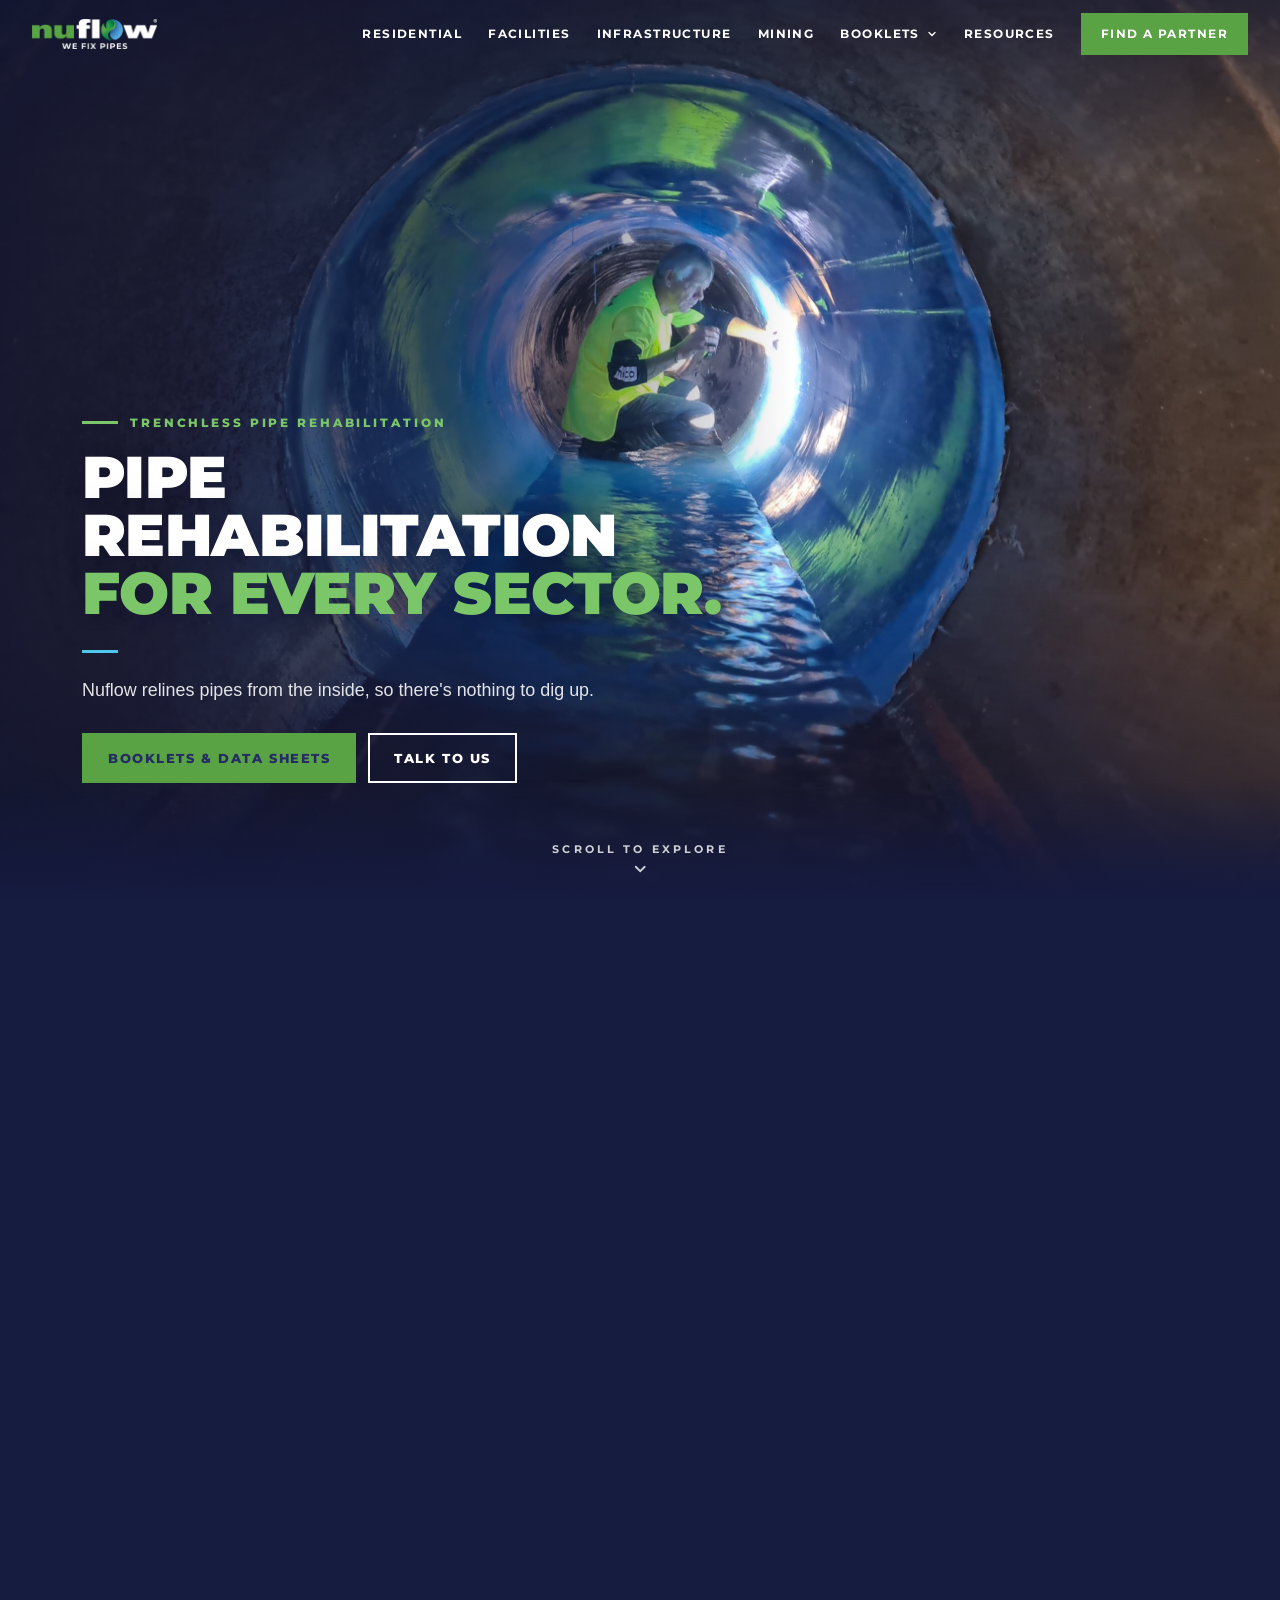
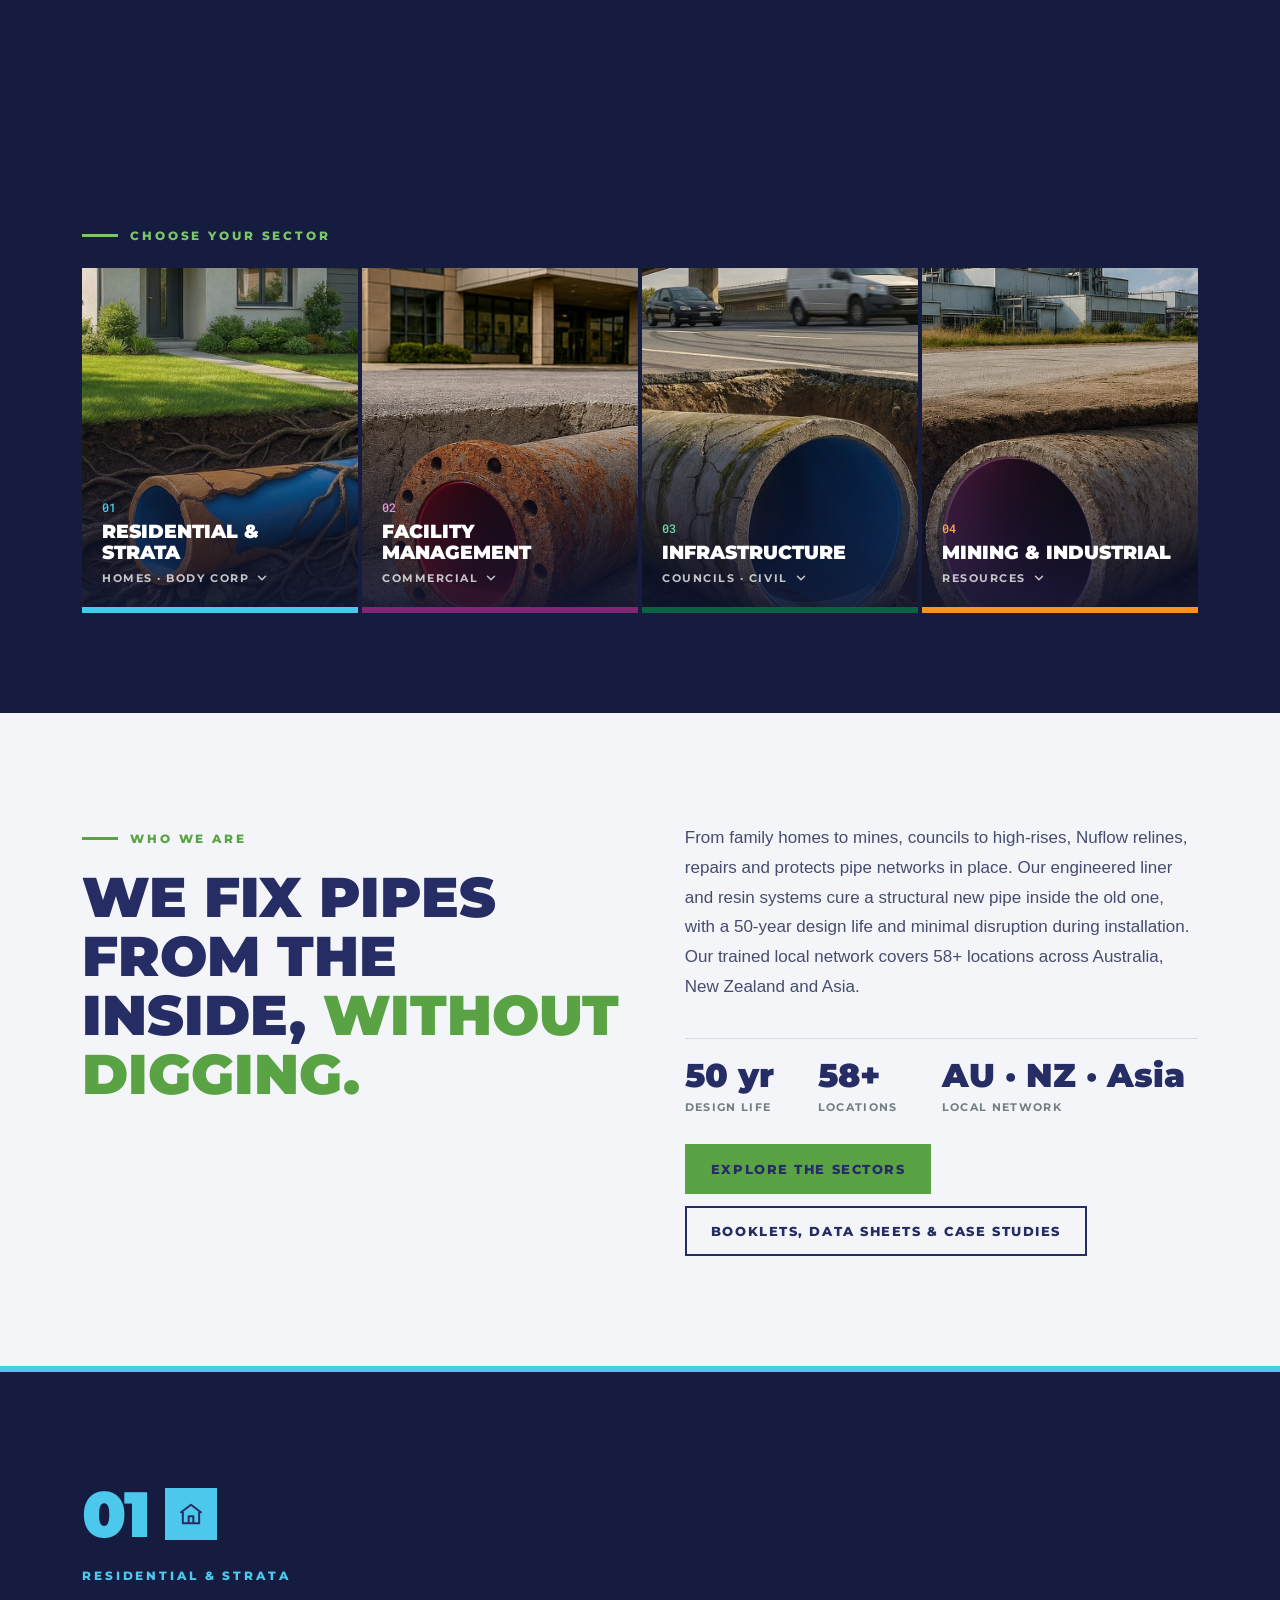
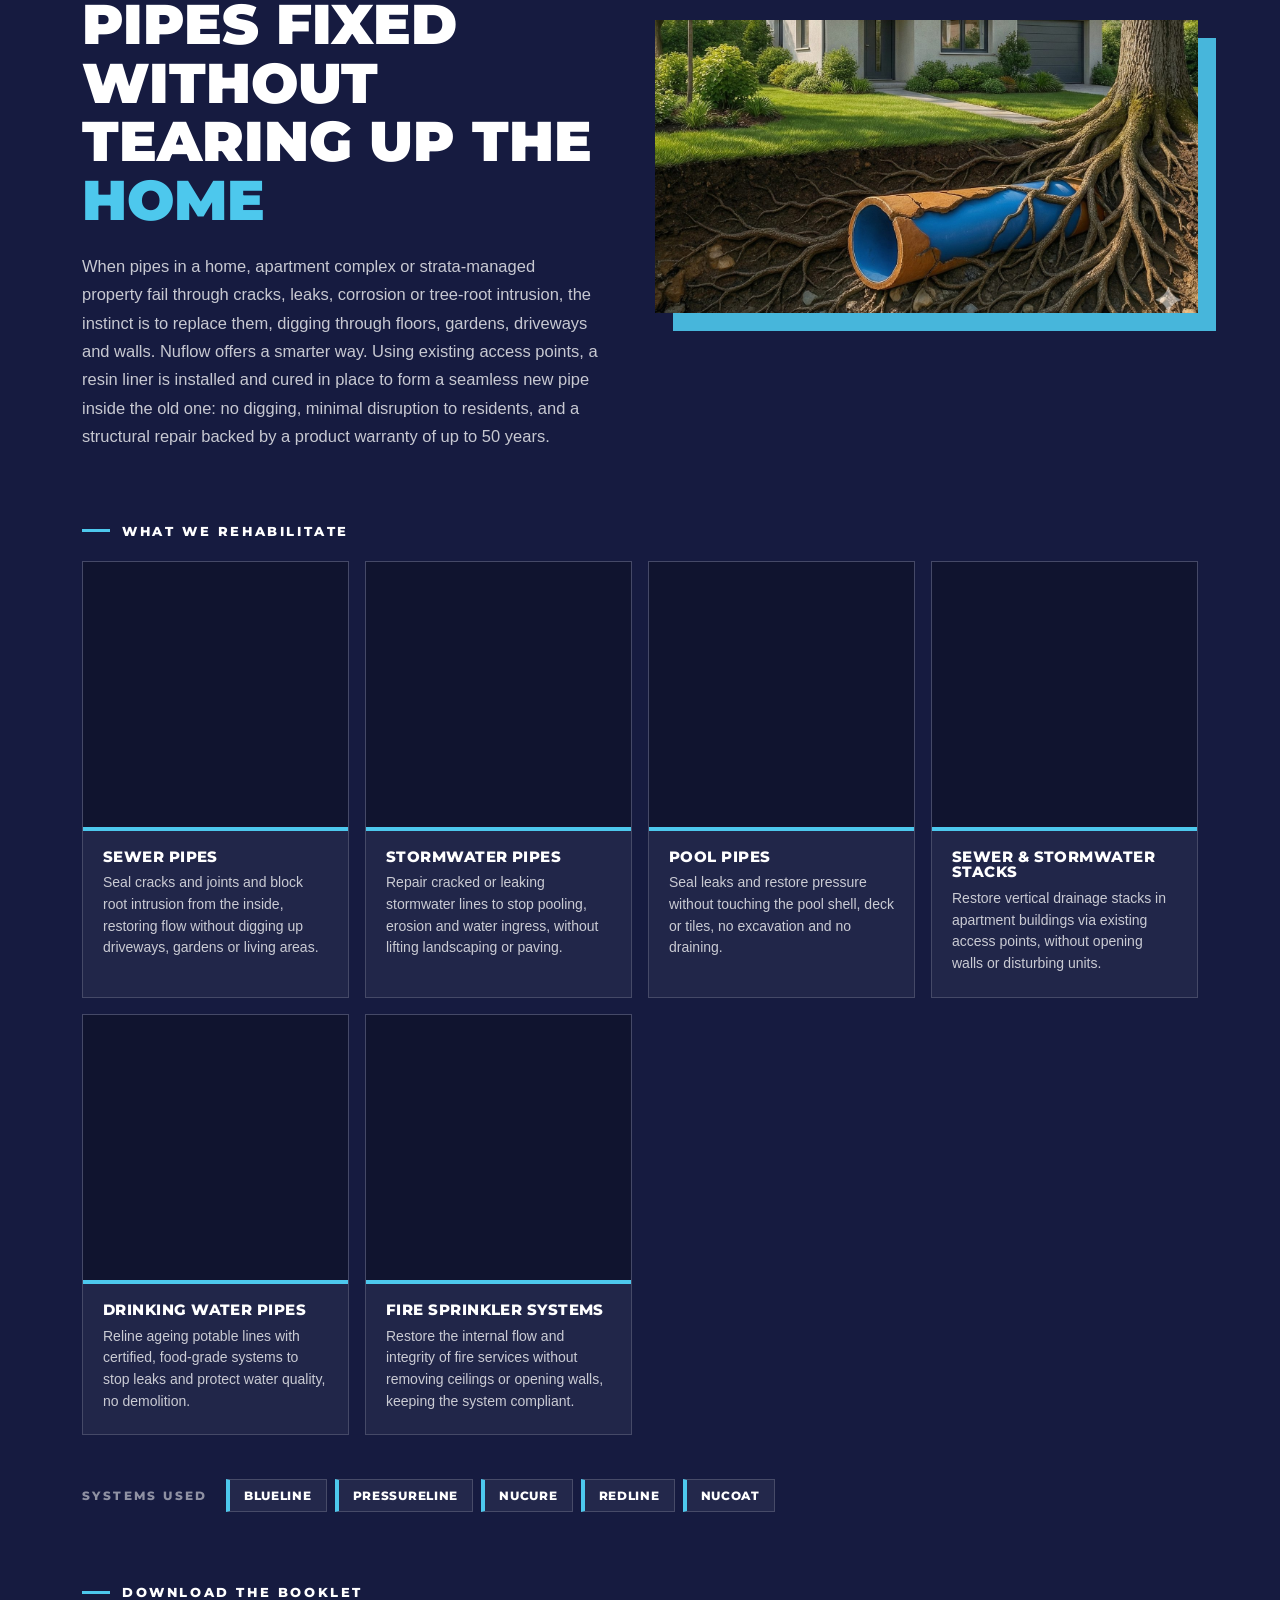
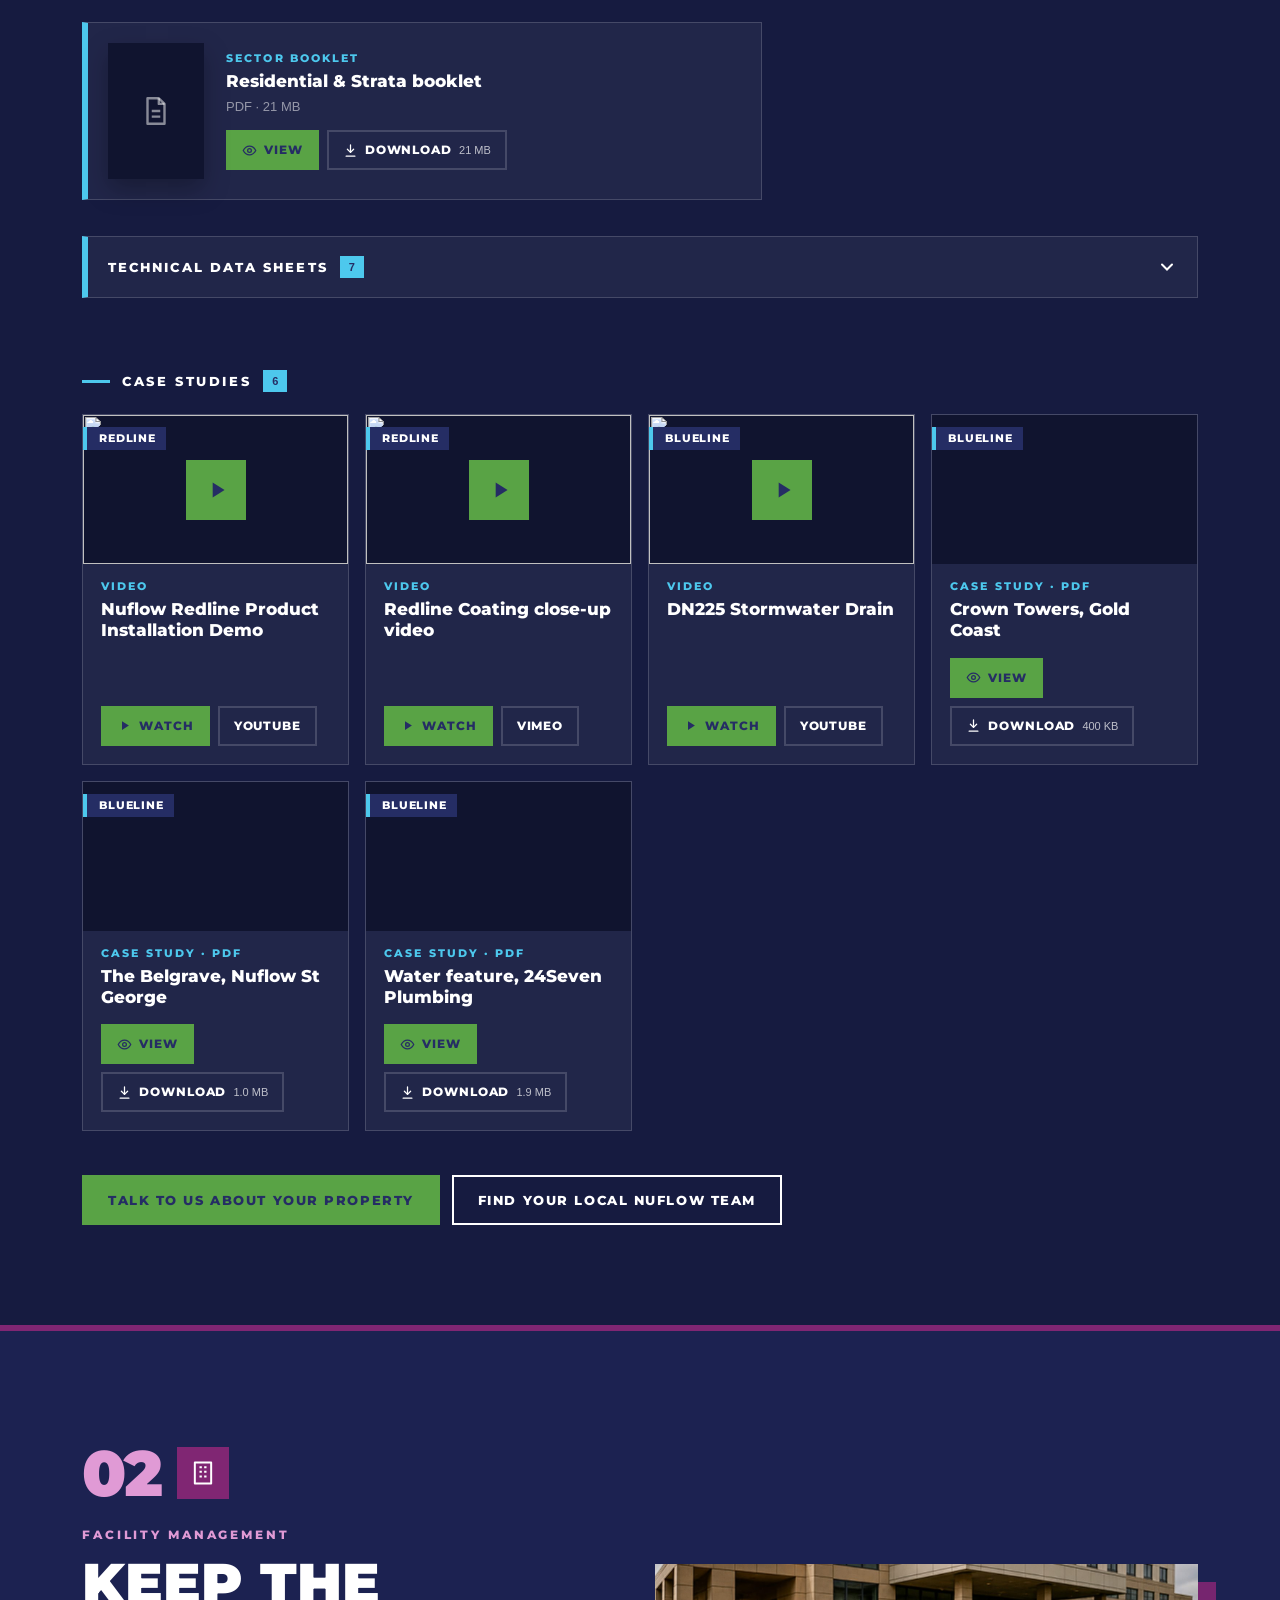
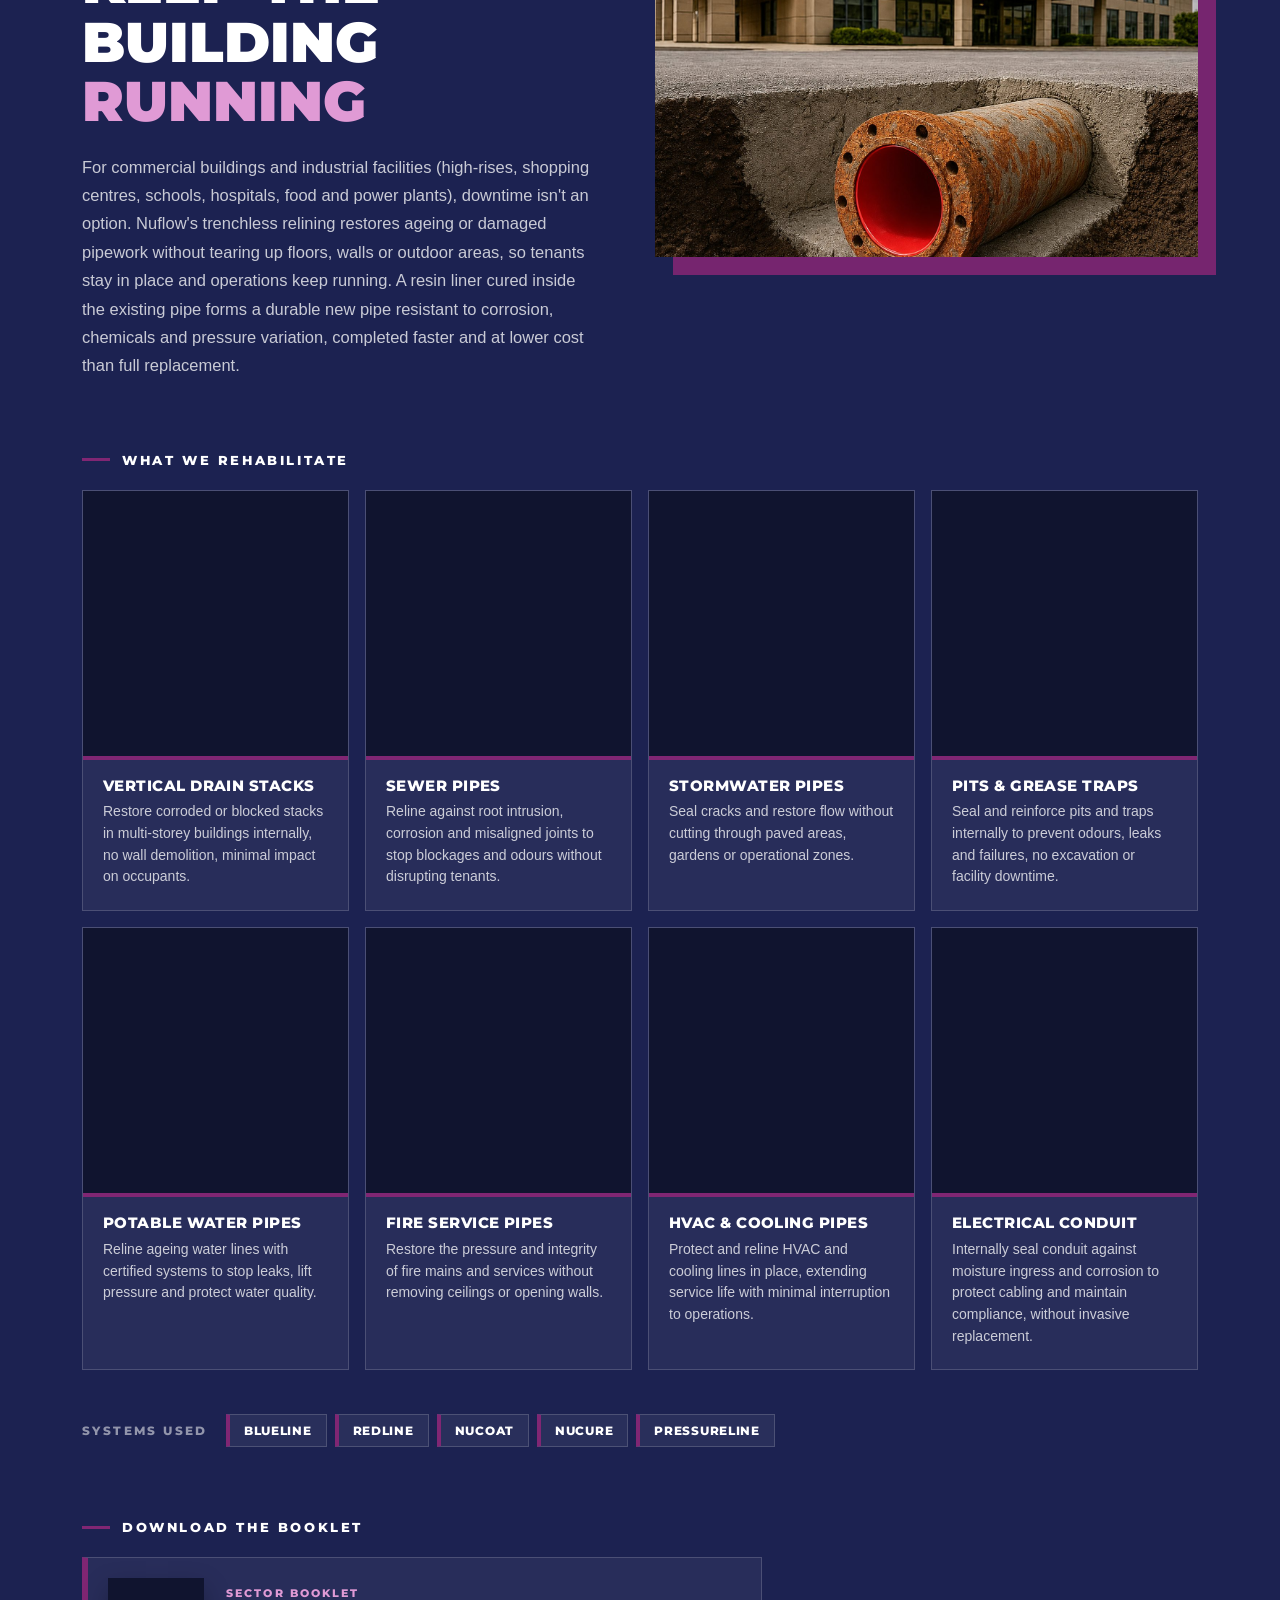
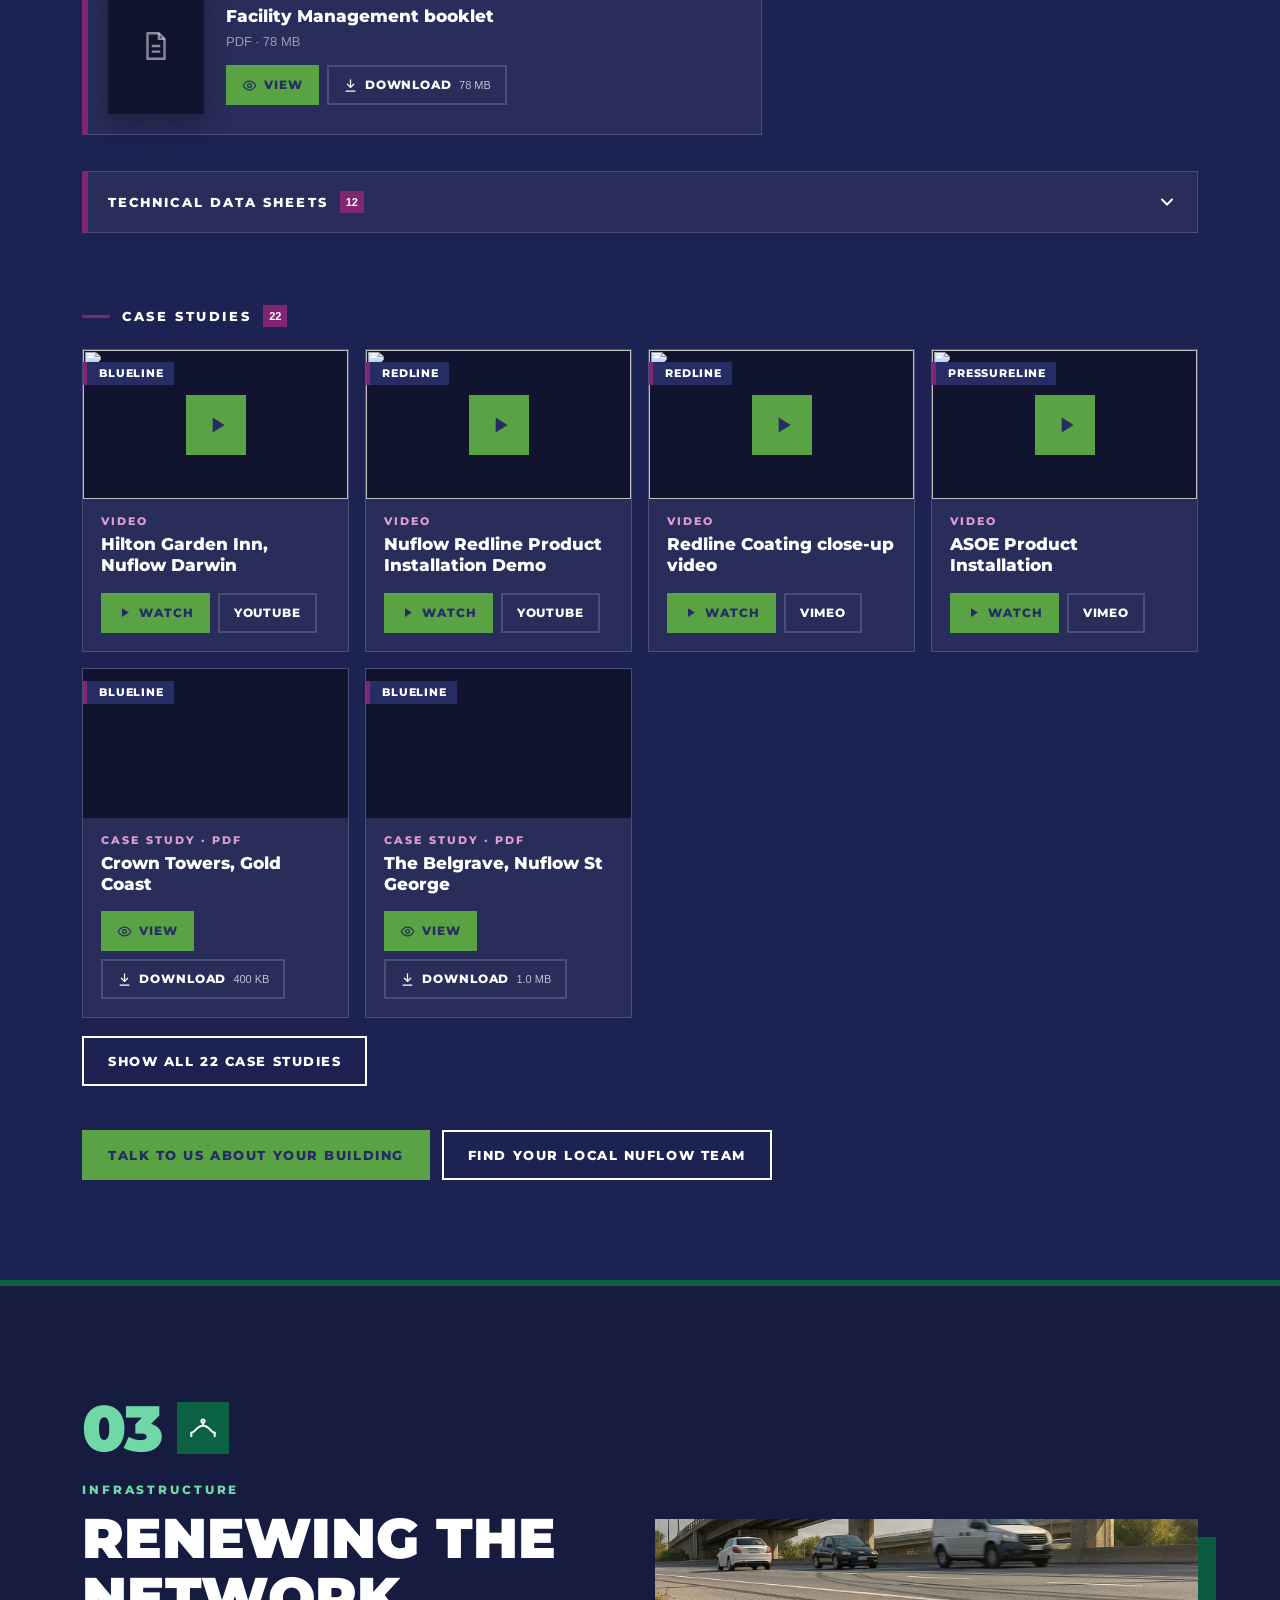
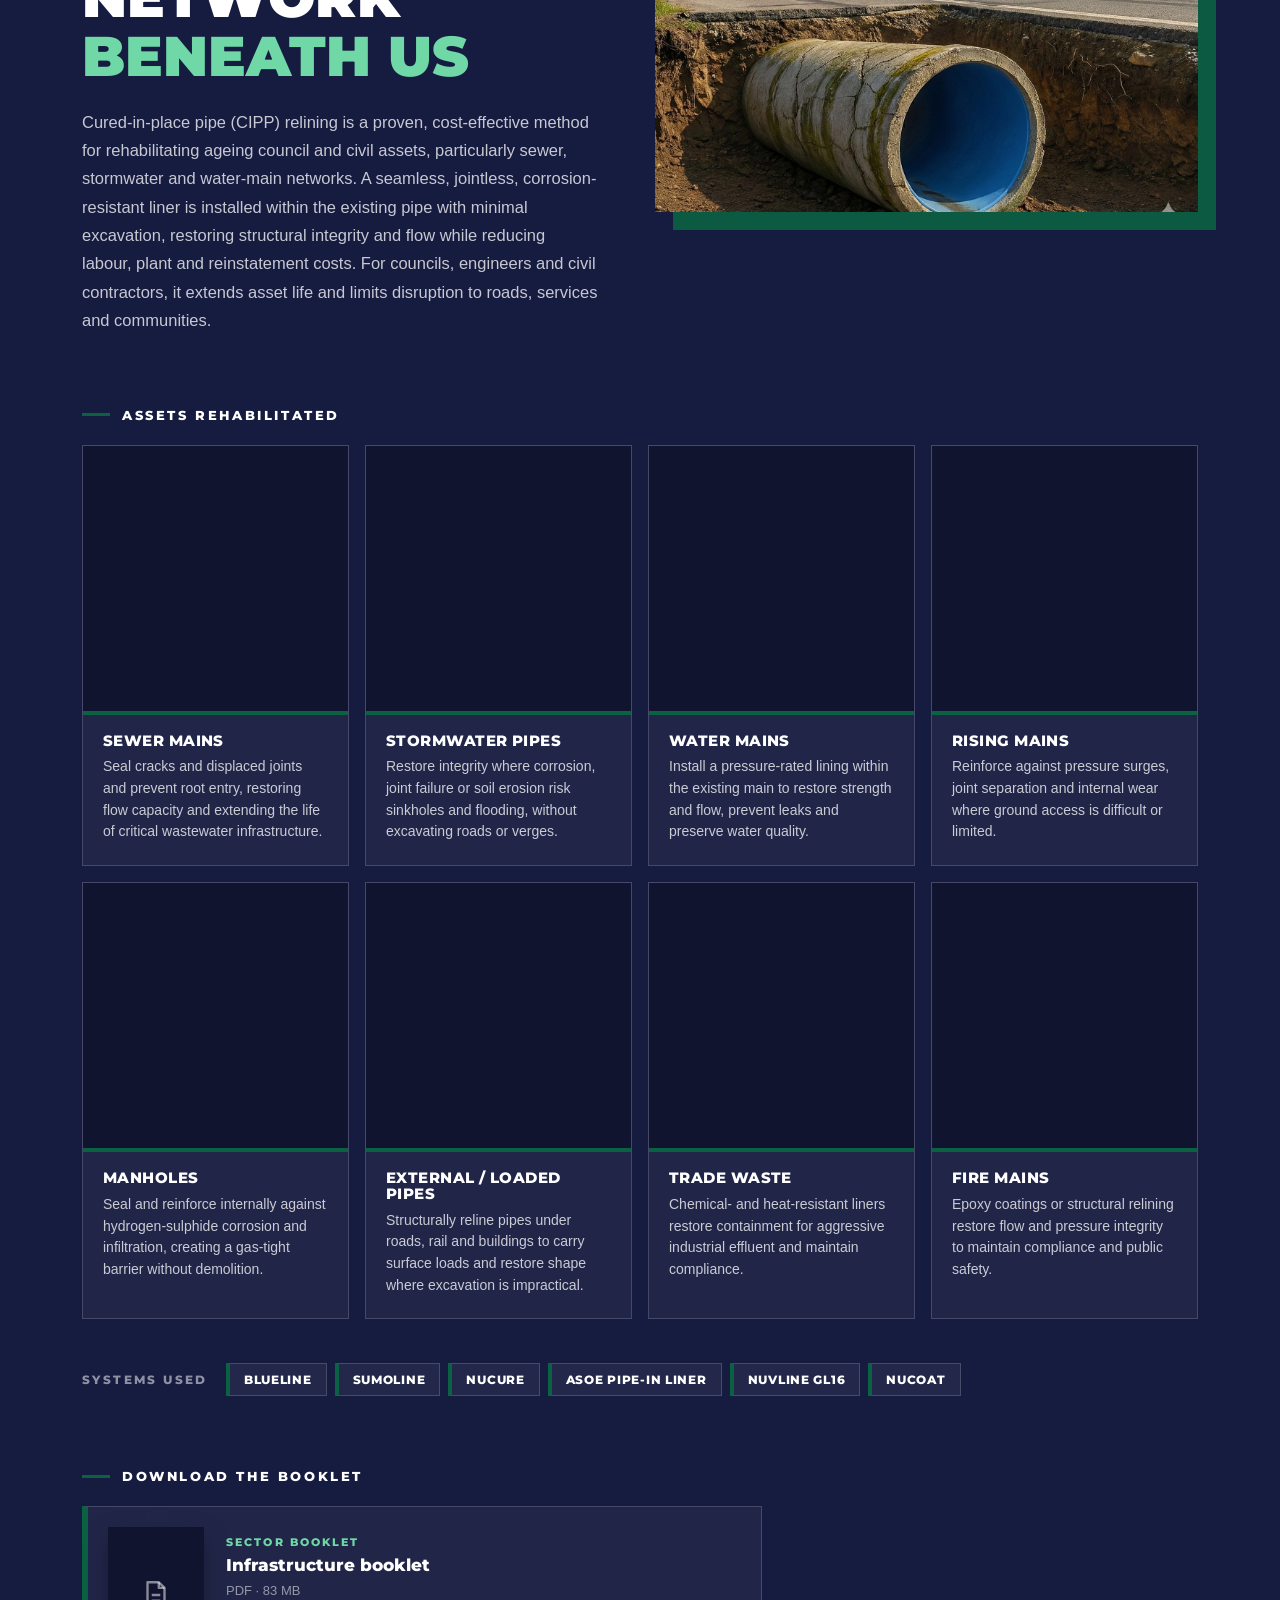
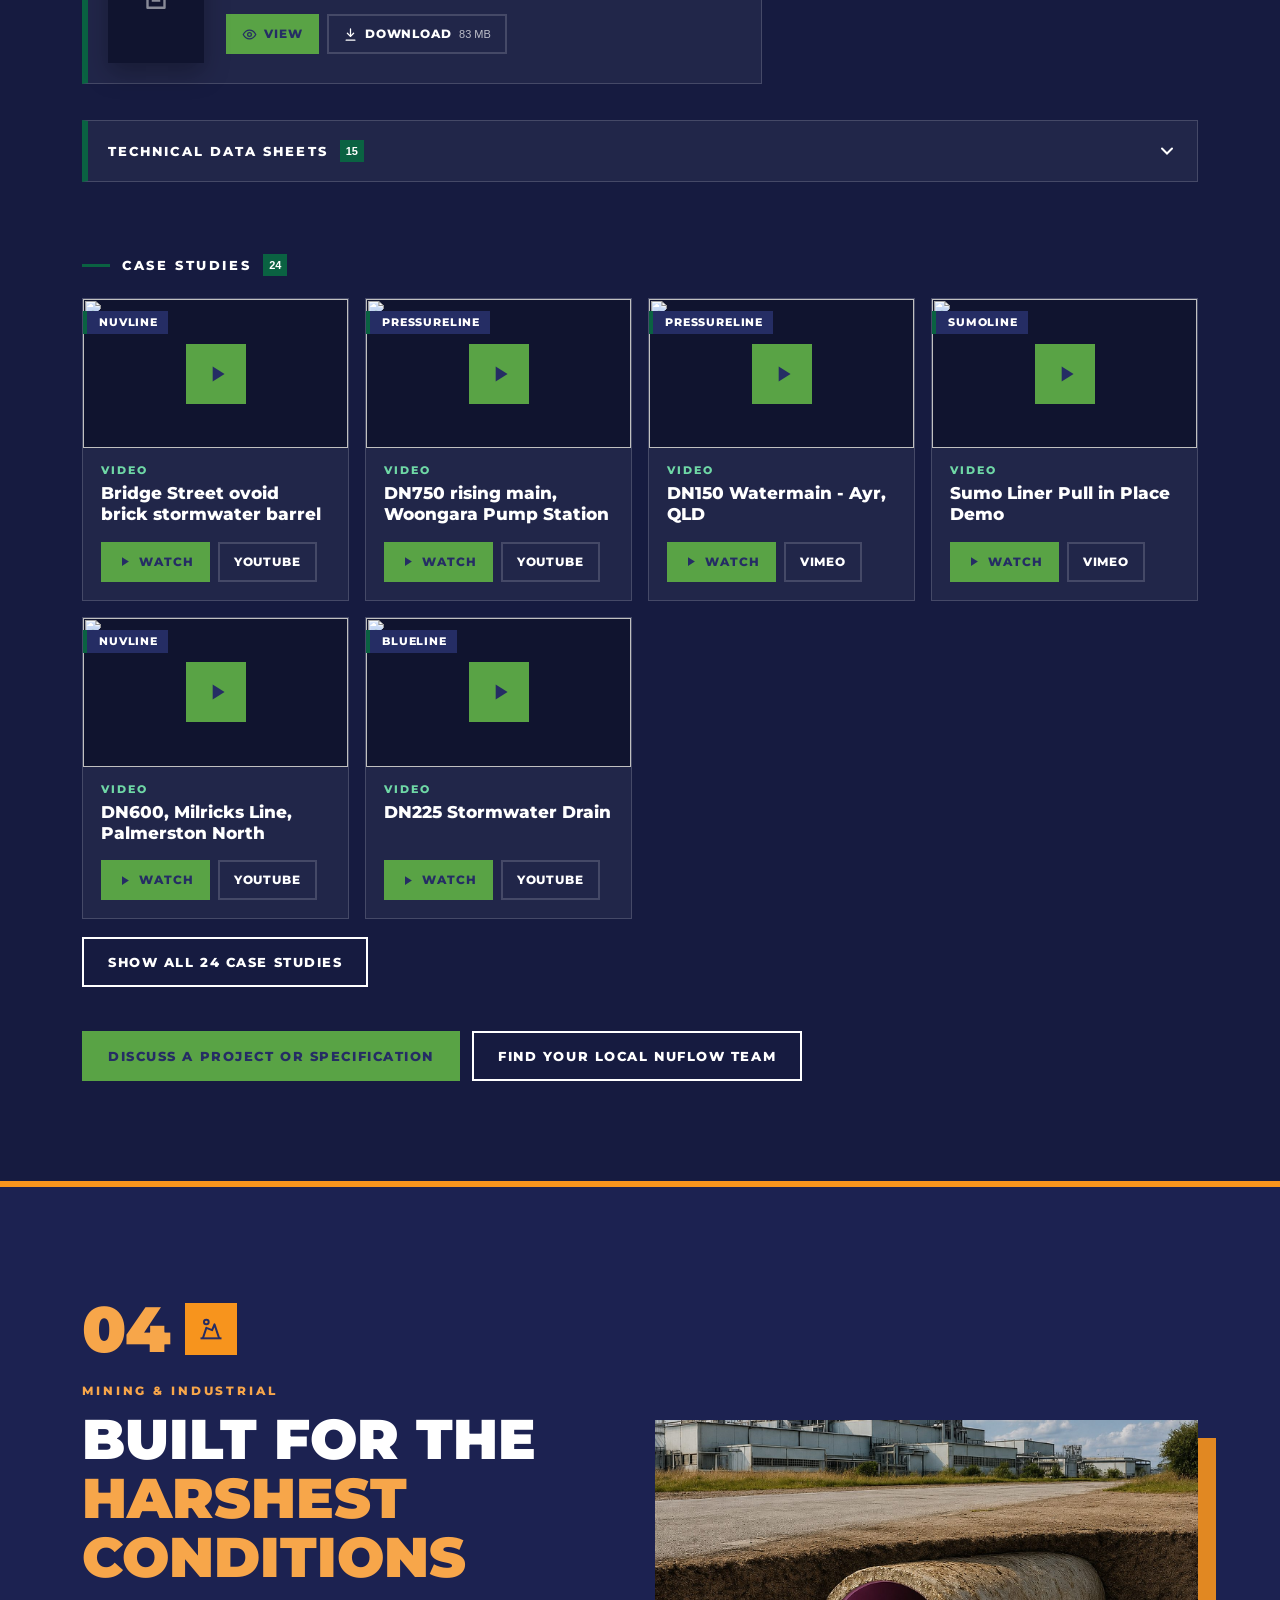
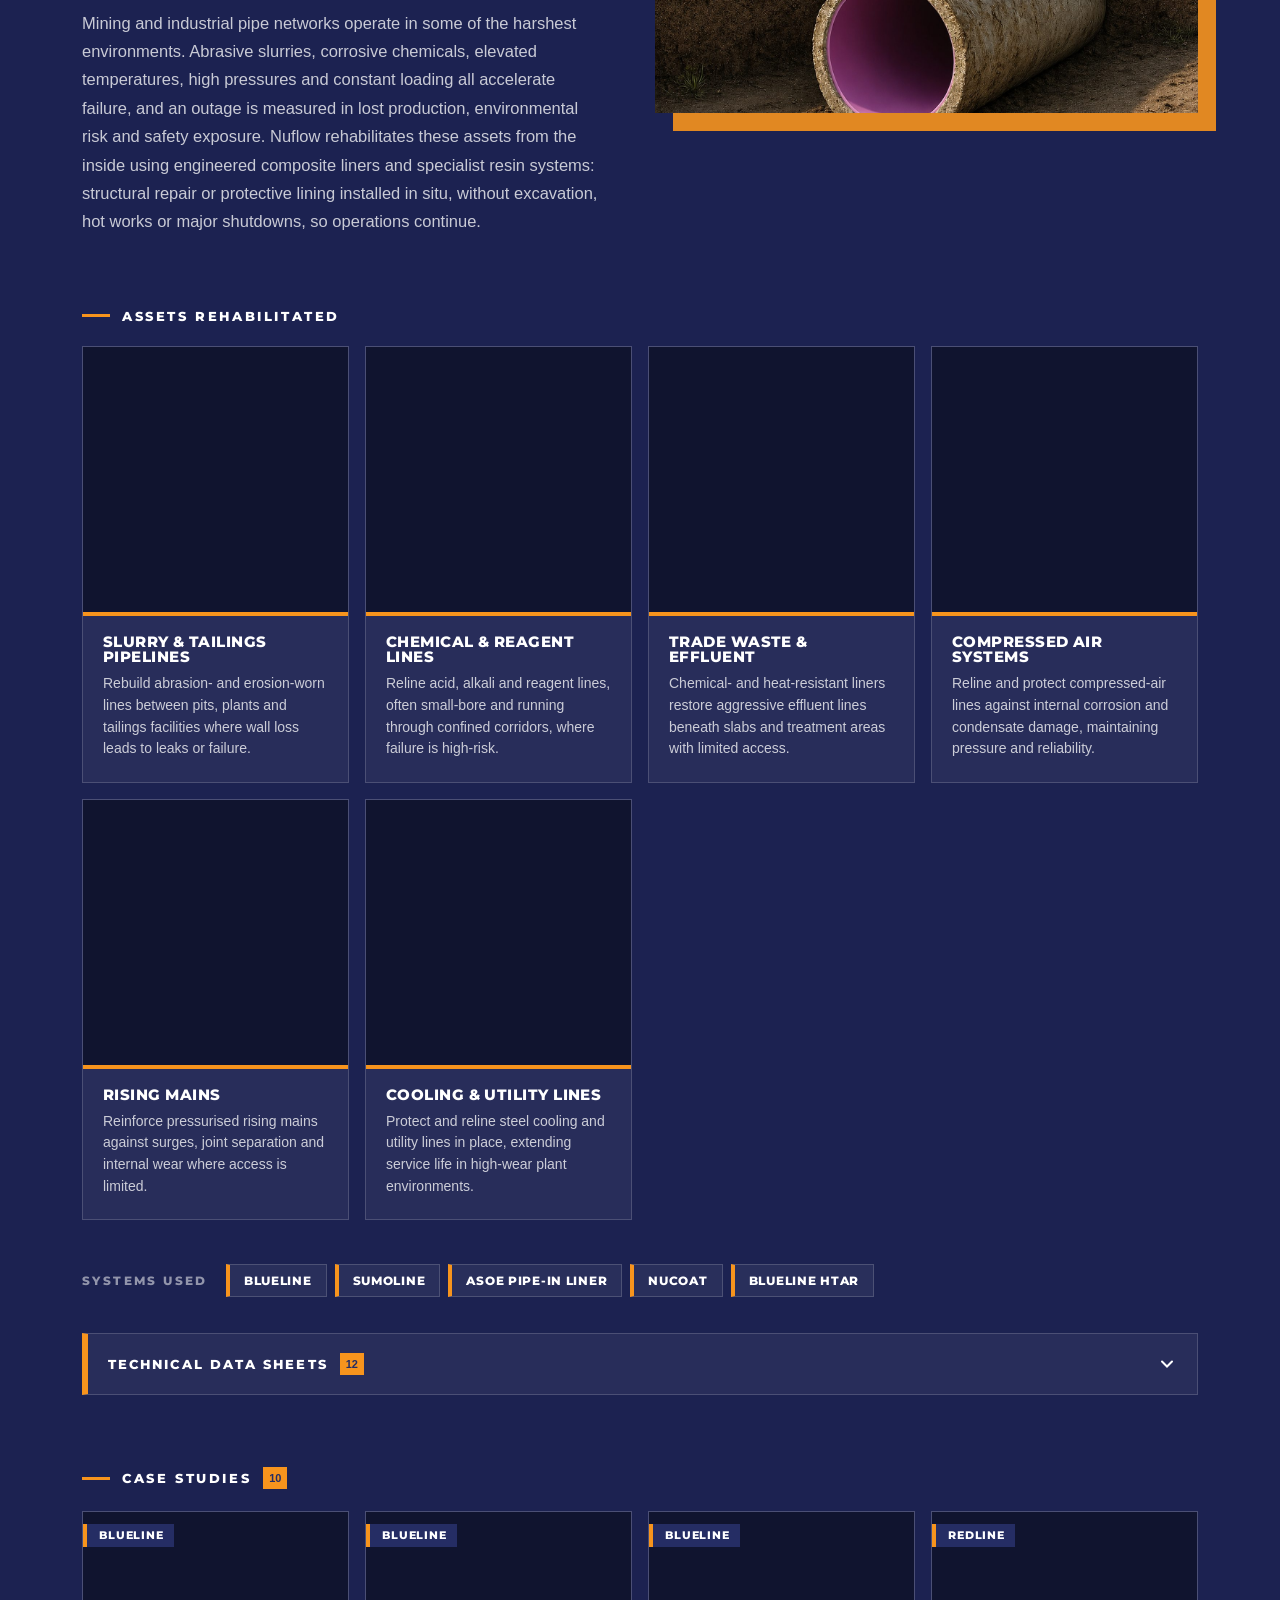
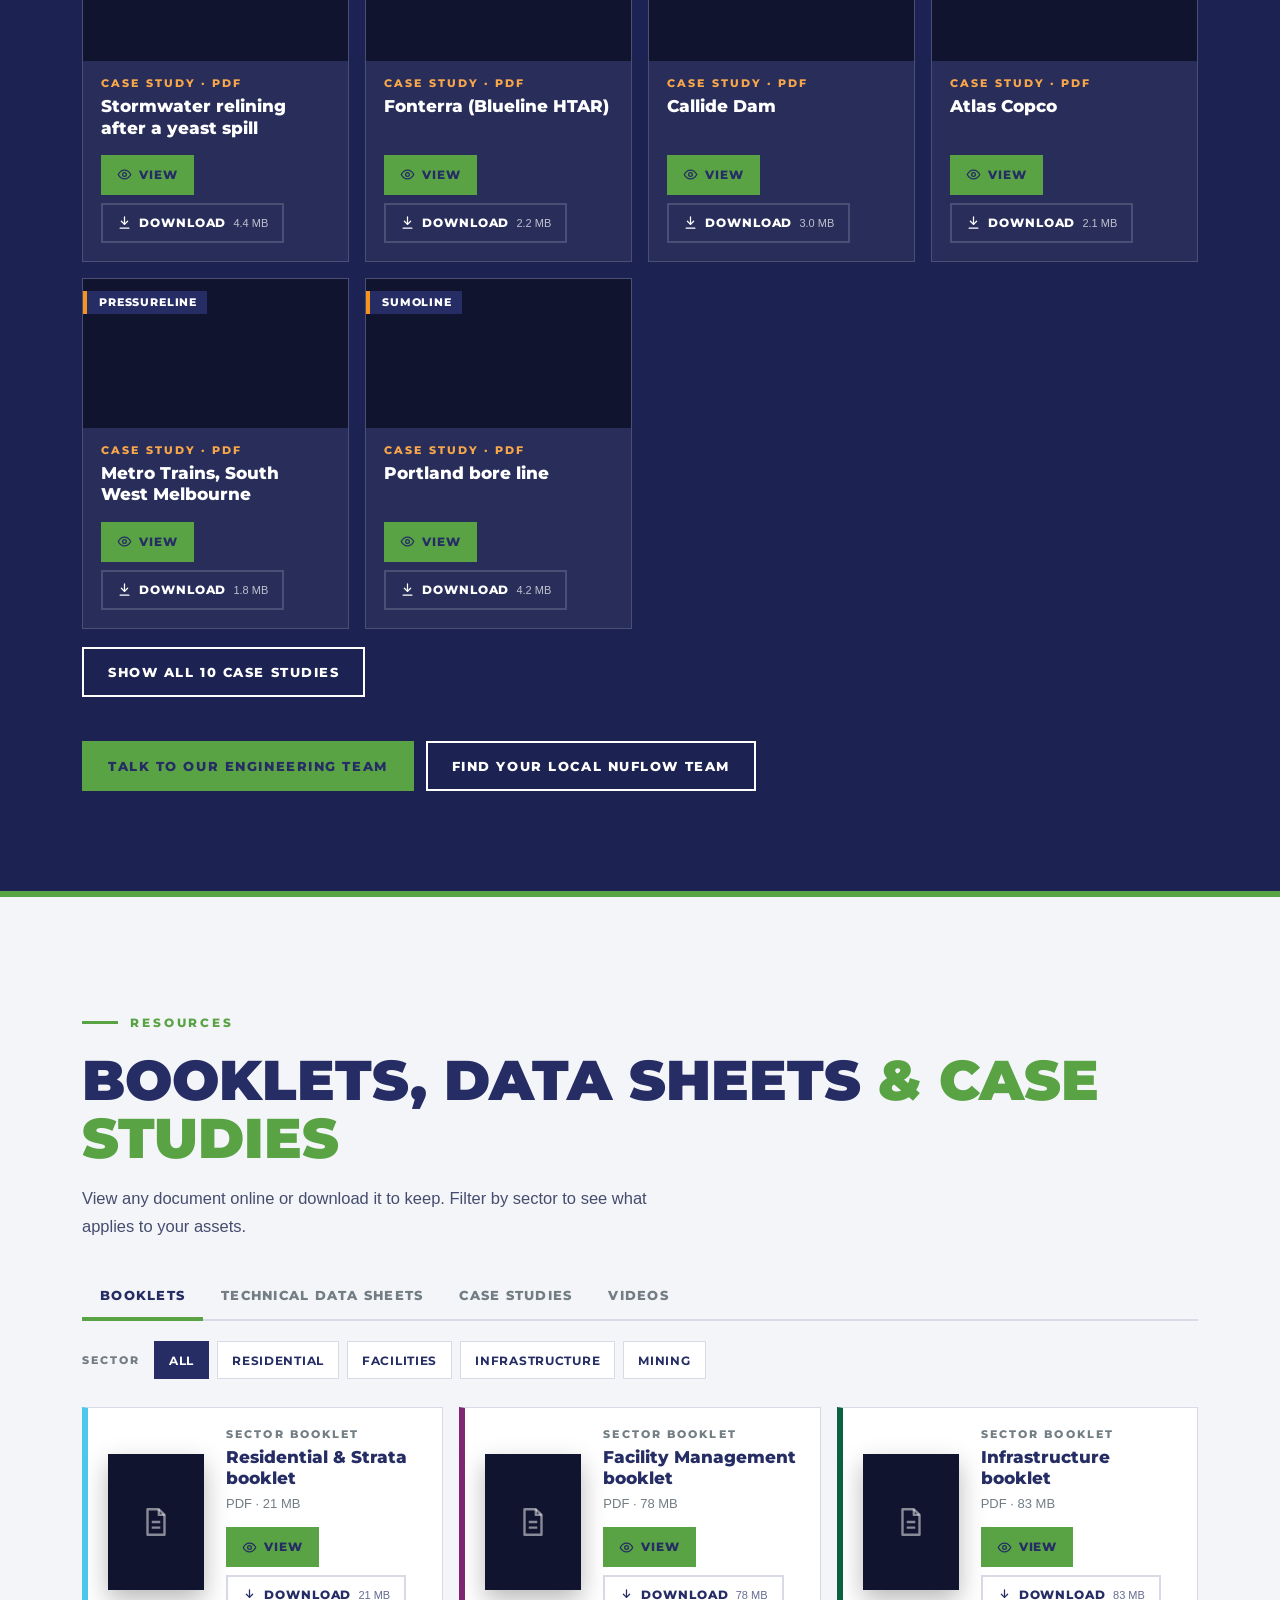
==== commit a4b70261: "Live page: night-to-day Our reach scene Copies the preview over index.html so both pages match, and " ====
--- a/index.html
+++ b/index.html
@@ -9,7 +9,7 @@
 <link rel="icon" type="image/png" href="assets/img/nuflow-logo.png">
 <link rel="preconnect" href="https://fonts.googleapis.com"><link rel="preconnect" href="https://fonts.gstatic.com" crossorigin>
 <link href="https://fonts.googleapis.com/css2?family=Montserrat:wght@500;700;800;900&family=Roboto+Mono:wght@500&display=swap" rel="stylesheet">
-<link rel="stylesheet" href="assets/css/landing.css?v=2">
+<link rel="stylesheet" href="assets/css/landing.css?v=3">
 <script>document.documentElement.classList.add('js')</script>
 </head>
 <body>
@@ -214,17 +214,25 @@
 </section>
 
 <section class="reach band-navy" id="reach">
-  <div class="wrap reach-grid">
-    <div class="reveal">
-      <span class="kick">Our reach</span>
-      <h2><b>58+</b>locations</h2>
-      <p>A trained local network across Australia, New Zealand and Asia.</p>
-    </div>
-    <ul class="cities reveal" aria-label="Locations include">
-      <li class="region">Australia</li><li>Brisbane</li><li>Gold Coast</li><li>Sydney</li><li>Newcastle</li><li>Melbourne</li><li>Adelaide</li><li>Perth</li><li>Canberra</li><li>Hobart</li><li>Darwin</li><li>Townsville</li>
-      <li class="region">New Zealand</li><li>Auckland</li><li>Wellington</li><li>Christchurch</li>
-      <li class="region">Asia</li><li>Singapore</li>
-    </ul>
+  <div class="reach-scene" id="reachScene">
+    <div class="reach-stage">
+      <div class="reach-earth" id="reachEarth">
+        <img class="reach-night" src="assets/img/reach-night.jpg" alt="Australia, New Zealand and South-East Asia seen from orbit at night, with city lights along the coasts" loading="lazy">
+        <img class="reach-day" id="reachDay" src="assets/img/reach-day.webp" alt="" loading="lazy">
+      </div>
+      <div class="reach-shade" aria-hidden="true"></div>
+      <div class="reach-copy">
+        <div class="wrap">
+          <h2 class="reveal"><span class="fig">58+</span> <span class="rest">locations across Australasia</span></h2>
+          <p class="reveal">A trained local network across Australia, New Zealand and Asia.</p>
+        </div>
+      </div>
+    </div>
+  </div>
+  <div class="wrap reach-places">
+    <div class="place reveal"><h3>Australia</h3><ul class="two-col"><li>Brisbane</li><li>Gold Coast</li><li>Sydney</li><li>Newcastle</li><li>Melbourne</li><li>Adelaide</li><li>Perth</li><li>Canberra</li><li>Hobart</li><li>Darwin</li><li>Townsville</li></ul></div>
+    <div class="place reveal"><h3>New Zealand</h3><ul><li>Auckland</li><li>Wellington</li><li>Christchurch</li></ul></div>
+    <div class="place reveal"><h3>Asia</h3><ul><li>Singapore</li></ul></div>
   </div>
 </section>
 </main>
@@ -248,7 +256,7 @@
 <button class="to-top" id="toTop" type="button" aria-label="Back to top"><svg viewBox="0 0 24 24" fill="none" stroke="currentColor" stroke-width="2.6" stroke-linecap="round"><path d="M6 15l6-6 6 6"/></svg></button>
 
 <script src="assets/js/resources-data.js?v=18"></script>
-<script src="assets/js/resources.js?v=18"></script>
+<script src="assets/js/resources.js?v=19"></script>
 <script>
 /* nav shade, back-to-top and scroll reveals. Runs after resources.js so the cards it builds are revealed too. */
 (function(){
@@ -277,6 +285,23 @@
     addEventListener('resize',hero);hero();
   }
 
+  /* reach: daylight sweeps west across Australasia while the globe is held on screen (fallback for
+     browsers without CSS view timelines; landing.css runs it otherwise) */
+  let cssView=false;try{cssView=CSS.supports('animation-timeline: view()');}catch(e){}
+  const scene=document.getElementById('reachScene'),day=document.getElementById('reachDay'),earth=document.getElementById('reachEarth');
+  if(!cssView&&scene&&!matchMedia('(prefers-reduced-motion: reduce)').matches){
+    const c01=v=>Math.max(0,Math.min(1,v));
+    let rp=false;
+    function reach(){
+      rp=false;const r=scene.getBoundingClientRect(),hold=r.height-innerHeight;
+      const p=hold>0?c01(-r.top/hold):0, d=c01((p-0.08)/0.7);
+      const pos=(d*100).toFixed(1)+'% 0';day.style.webkitMaskPosition=pos;day.style.maskPosition=pos;
+      earth.style.transform='scale('+(1.12-p*0.12).toFixed(3)+')';
+    }
+    addEventListener('scroll',()=>{if(!rp){rp=true;requestAnimationFrame(reach);}},{passive:true});
+    addEventListener('resize',reach);reach();
+  }
+
   const els=[...document.querySelectorAll('.reveal')];
   if(!('IntersectionObserver' in window)){els.forEach(e=>e.classList.add('in'));return;}
   const io=new IntersectionObserver(es=>es.forEach(e=>{if(e.isIntersecting){e.target.classList.add('in');io.unobserve(e.target);}}),{rootMargin:'0px 0px -8% 0px'});
--- a/assets/css/landing.css
+++ b/assets/css/landing.css
@@ -319,16 +319,45 @@
 .lib-note{margin-top:22px;color:var(--fg2);font-size:14px}
 .lib-note a{color:var(--navy);font-weight:700;text-decoration-color:var(--green);text-underline-offset:3px}
 
-/* ================= REACH ================= */
-.reach{padding:100px 0;background:var(--bg)}
-.reach-grid{display:grid;grid-template-columns:1fr 1.3fr;gap:56px;align-items:center}
-.reach h2{font-weight:900;text-transform:uppercase;font-size:clamp(2rem,4.4vw,3.4rem);margin-top:20px}
-.reach h2 b{display:block;color:#7cc66a;font-size:1.6em;line-height:1}
-.reach p{margin-top:16px;color:var(--fg2);font-size:16px;line-height:1.7}
-.cities{display:flex;flex-wrap:wrap;gap:8px;list-style:none}
-.cities li{font:800 13px var(--display);letter-spacing:.06em;text-transform:uppercase;padding:10px 14px;border:1px solid var(--line);background:rgba(255,255,255,.03)}
-.cities li.region{border-color:transparent;background:var(--green);color:var(--navy)}
-@media(max-width:860px){.reach{padding:72px 0}.reach-grid{grid-template-columns:1fr;gap:28px}}
+/* ================= REACH: dawn over Australasia =================
+   The globe is held on screen for a screen and a bit of scroll while daylight sweeps west across it,
+   from the sunrise on the right to the lit cities on the left. A soft-edged mask on the day picture
+   is the line between night and day. */
+.reach{background:var(--bg)}
+.reach-scene{position:relative;height:230vh;height:230svh;view-timeline:--reach block}
+.reach-stage{position:sticky;top:0;height:100vh;height:100svh;overflow:hidden;background:#03050d}
+.reach-earth{position:absolute;inset:0;transform:scale(1.12);transform-origin:46% 62%;will-change:transform}
+.reach-earth img{position:absolute;inset:0;width:100%;height:100%;object-fit:cover;object-position:46% 60%}
+.reach-day{-webkit-mask-image:linear-gradient(100deg,transparent 0 42%,#000 58% 100%);mask-image:linear-gradient(100deg,transparent 0 42%,#000 58% 100%);-webkit-mask-size:300% 100%;mask-size:300% 100%;-webkit-mask-repeat:no-repeat;mask-repeat:no-repeat;-webkit-mask-position:0% 0;mask-position:0% 0}
+.reach-shade{position:absolute;inset:0;pointer-events:none;background:linear-gradient(0deg,rgba(3,5,13,.92) 0%,rgba(3,5,13,.55) 26%,rgba(3,5,13,0) 48%)}
+.reach-copy{position:absolute;left:0;right:0;bottom:clamp(48px,9vh,96px);z-index:2}
+.reach h2{font-weight:900;text-transform:uppercase;line-height:.95;letter-spacing:-.01em}
+.reach h2 .fig{display:block;font-size:clamp(5rem,13vw,11rem);color:#7cc66a;line-height:.85;letter-spacing:-.03em}
+.reach h2 .rest{display:block;margin-top:10px;font-size:clamp(1.5rem,2.8vw,2.5rem)}
+.reach-copy p{margin-top:16px;max-width:520px;font-size:17px;line-height:1.6;color:rgba(255,255,255,.88)}
+.reach-places{display:grid;grid-template-columns:2fr 1fr 1fr;gap:48px;padding-top:88px;padding-bottom:112px}
+.place h3{font:900 clamp(1.1rem,1.6vw,1.4rem)/1.1 var(--display);text-transform:uppercase;color:#7cc66a;margin-bottom:18px}
+.place ul{list-style:none}
+.place ul.two-col{columns:2;column-gap:32px}
+.place li{font:700 17px/1.3 var(--display);padding:9px 0;break-inside:avoid}
+@supports (animation-timeline: view()){
+  .reach-day{animation:dawn linear both;animation-timeline:--reach;animation-range:contain 8% contain 78%}
+  .reach-earth{animation:reachDrift linear both;animation-timeline:--reach;animation-range:contain 0% contain 100%}
+}
+@keyframes dawn{from{-webkit-mask-position:0% 0;mask-position:0% 0}to{-webkit-mask-position:100% 0;mask-position:100% 0}}
+@keyframes reachDrift{from{transform:scale(1.12)}to{transform:scale(1)}}
+@media(max-width:860px){
+  .reach-earth img{object-position:50% 62%}
+  .reach h2 .rest{font-size:clamp(1.25rem,5.6vw,1.6rem)}
+  .reach-places{grid-template-columns:1fr 1fr;gap:32px 24px;padding-top:56px;padding-bottom:80px}
+  .place:first-child{grid-column:1/-1}
+}
+@media(prefers-reduced-motion:reduce){
+  .reach-scene{height:auto}
+  .reach-stage{position:relative;height:90vh;height:90svh}
+  .reach-earth{transform:none;animation:none}
+  .reach-day{animation:none;-webkit-mask-image:none;mask-image:none}
+}
 
 /* ================= FOOTER ================= */
 .foot{background:var(--bg-deep);padding:64px 0 36px;border-top:6px solid var(--green)}
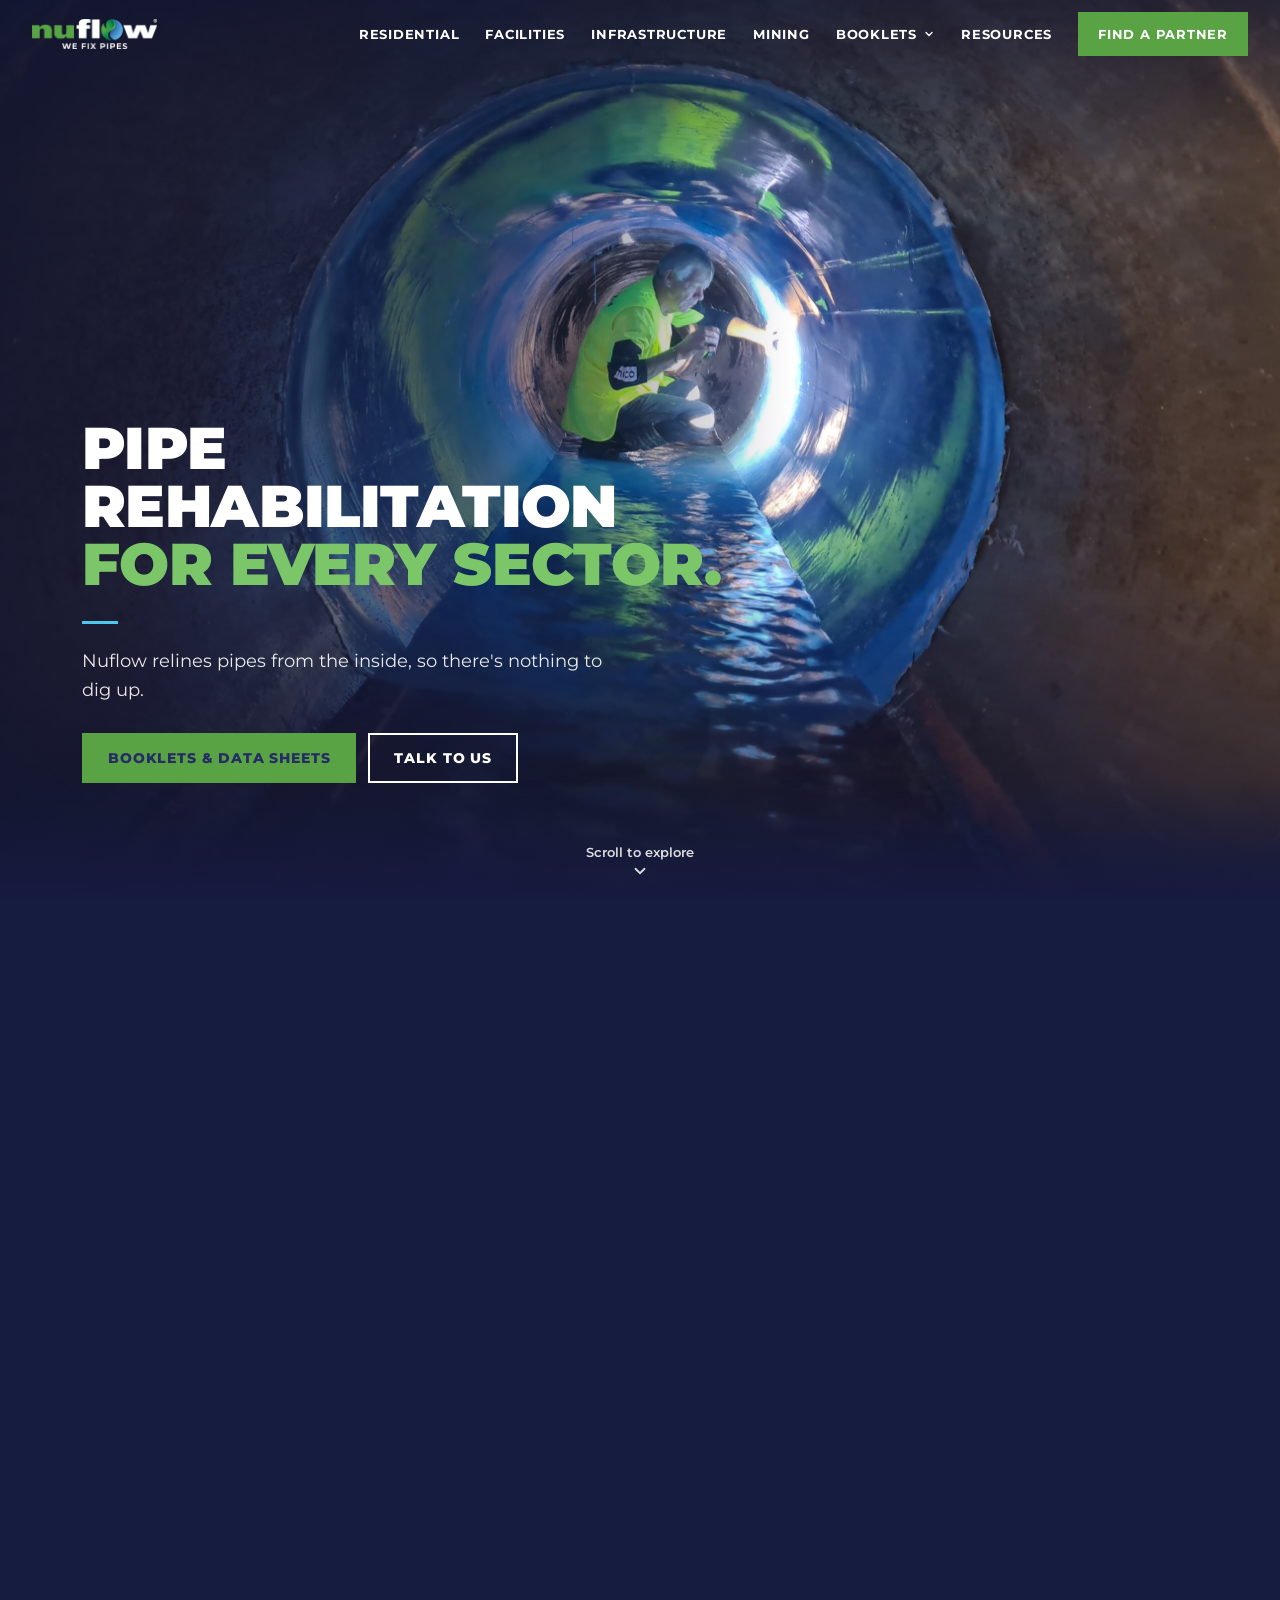
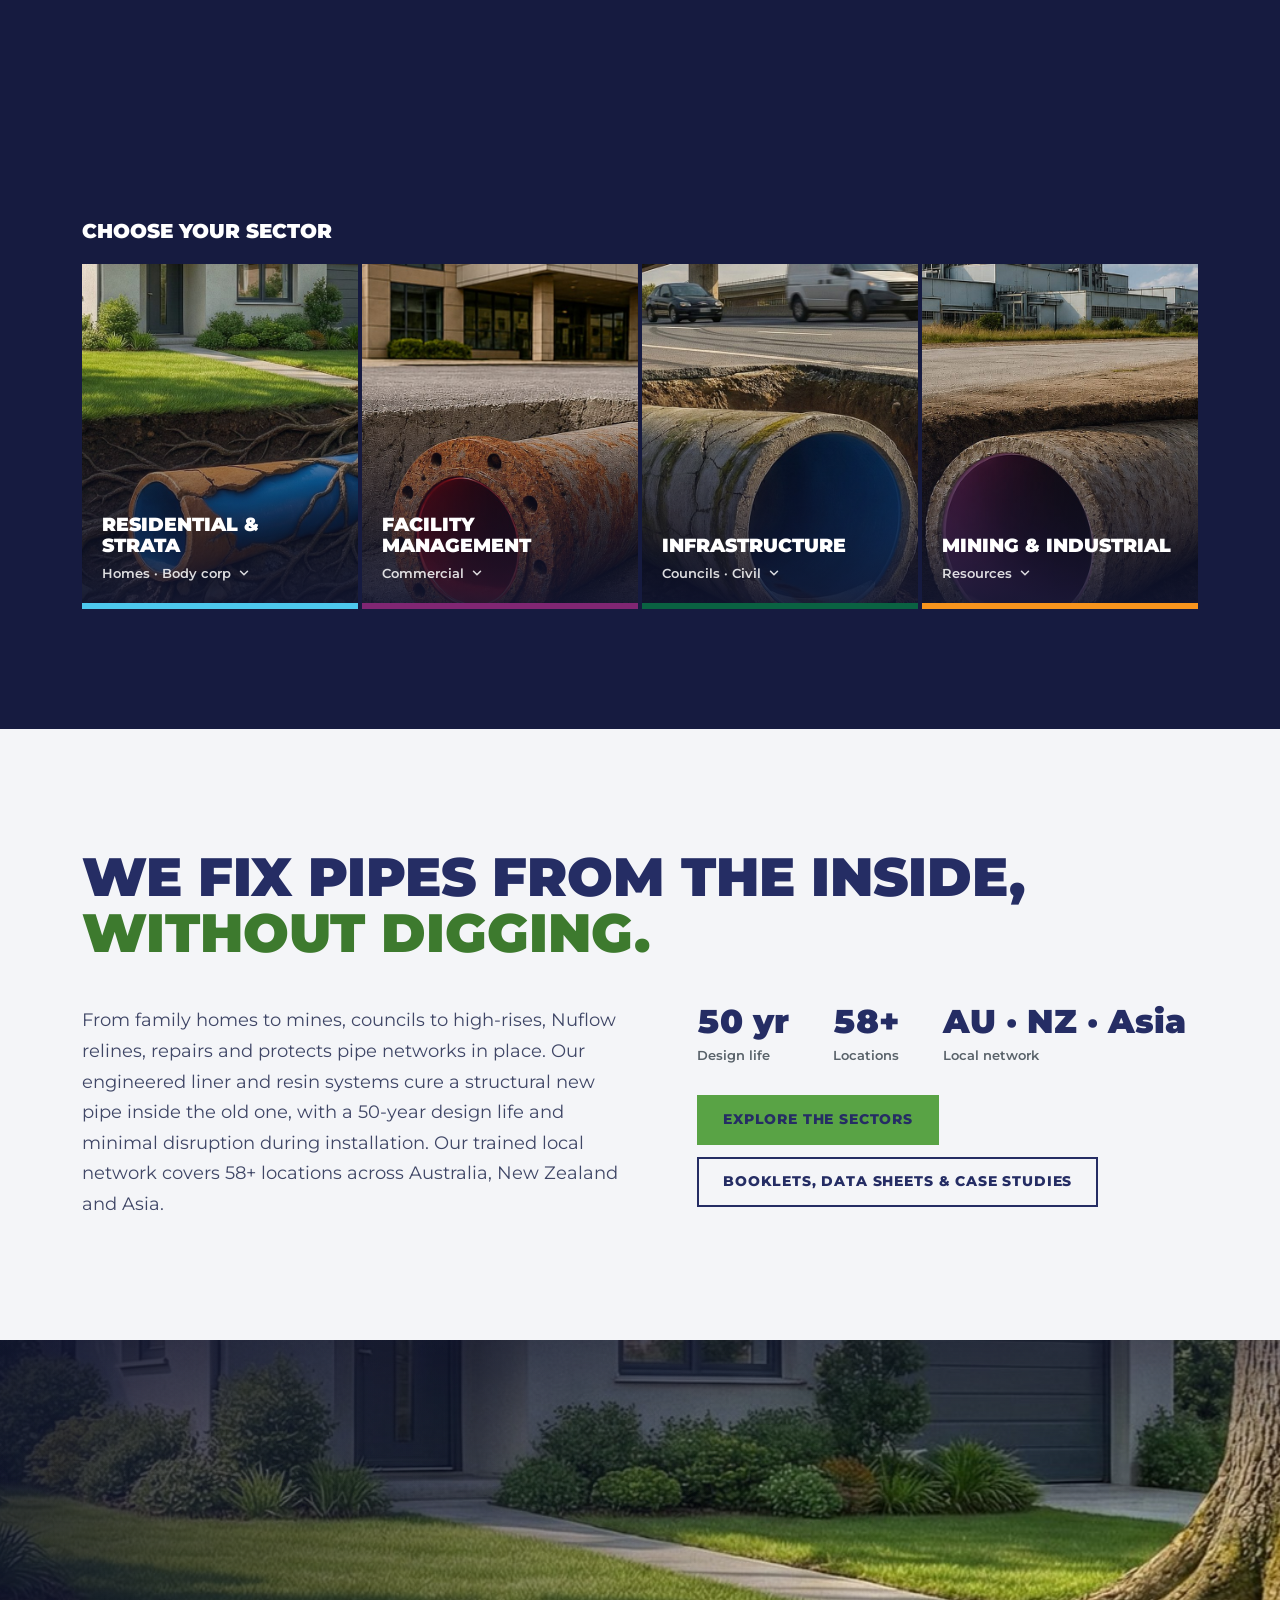
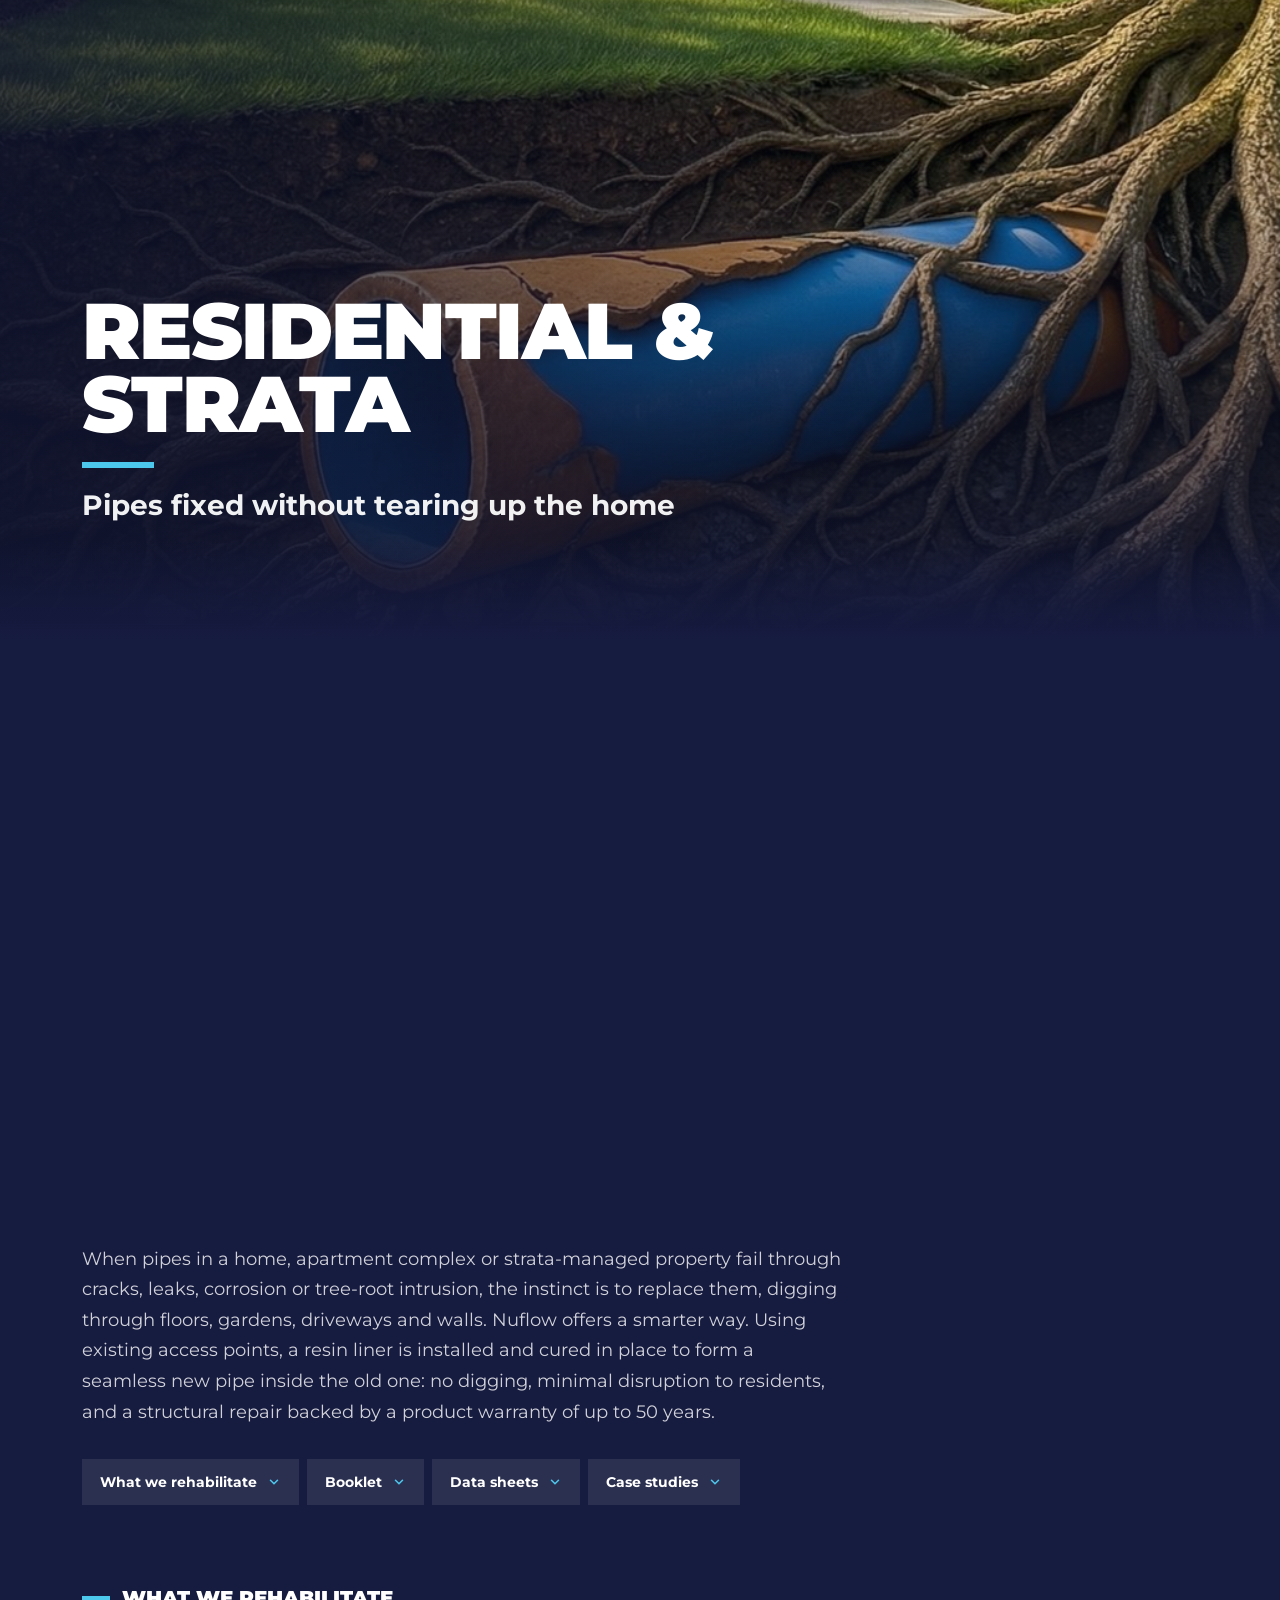
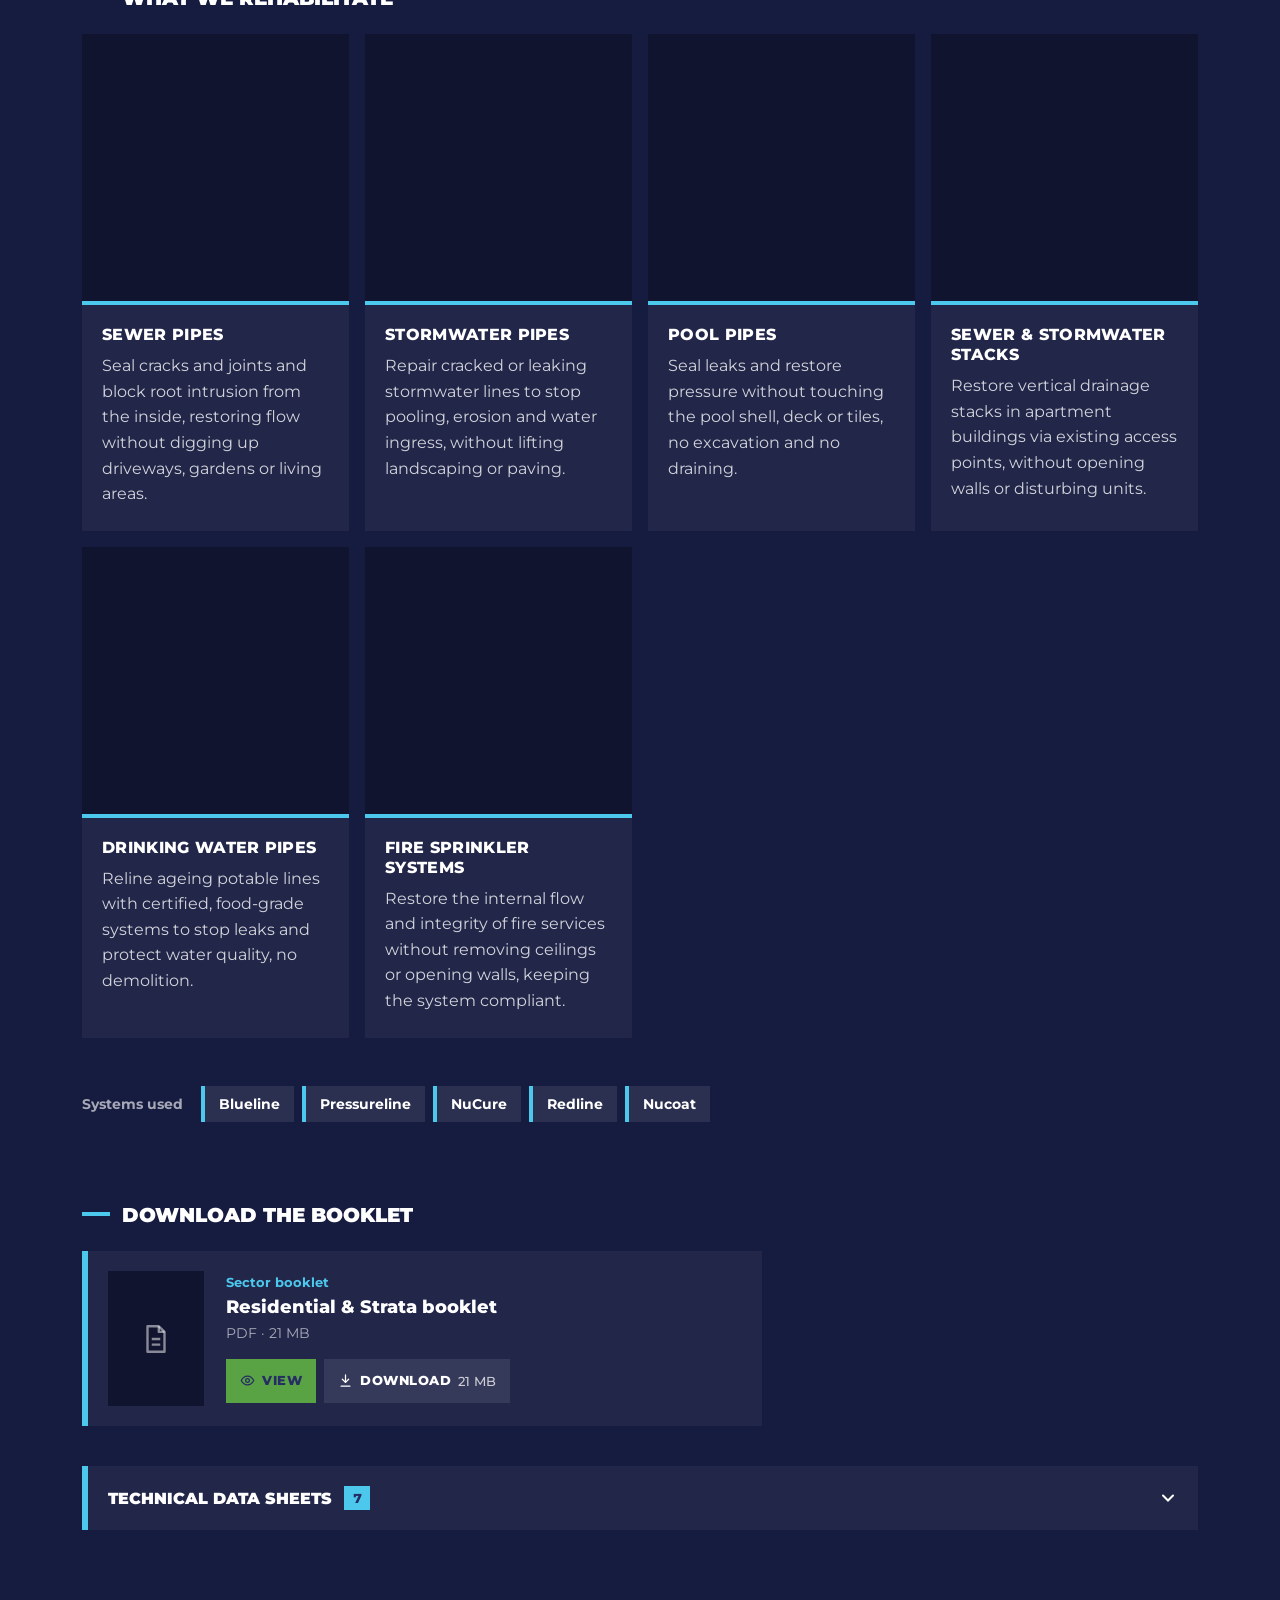
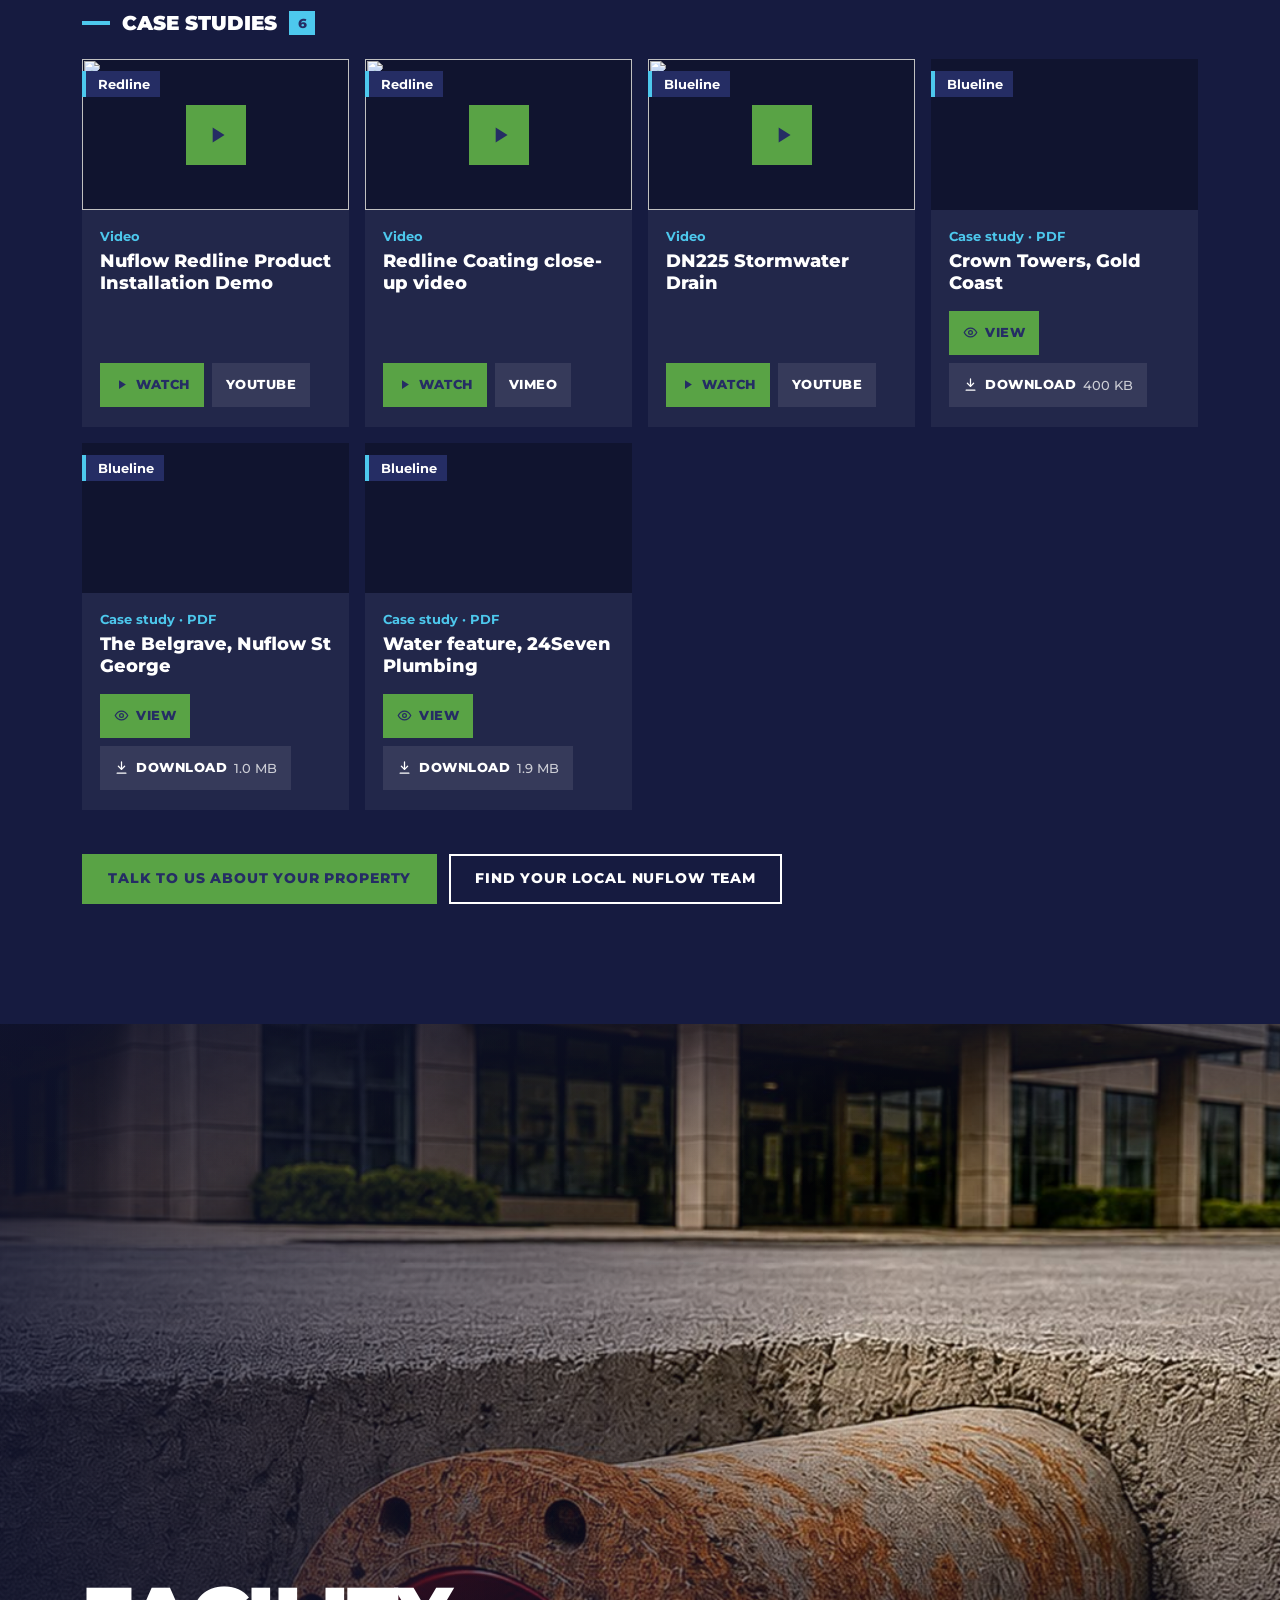
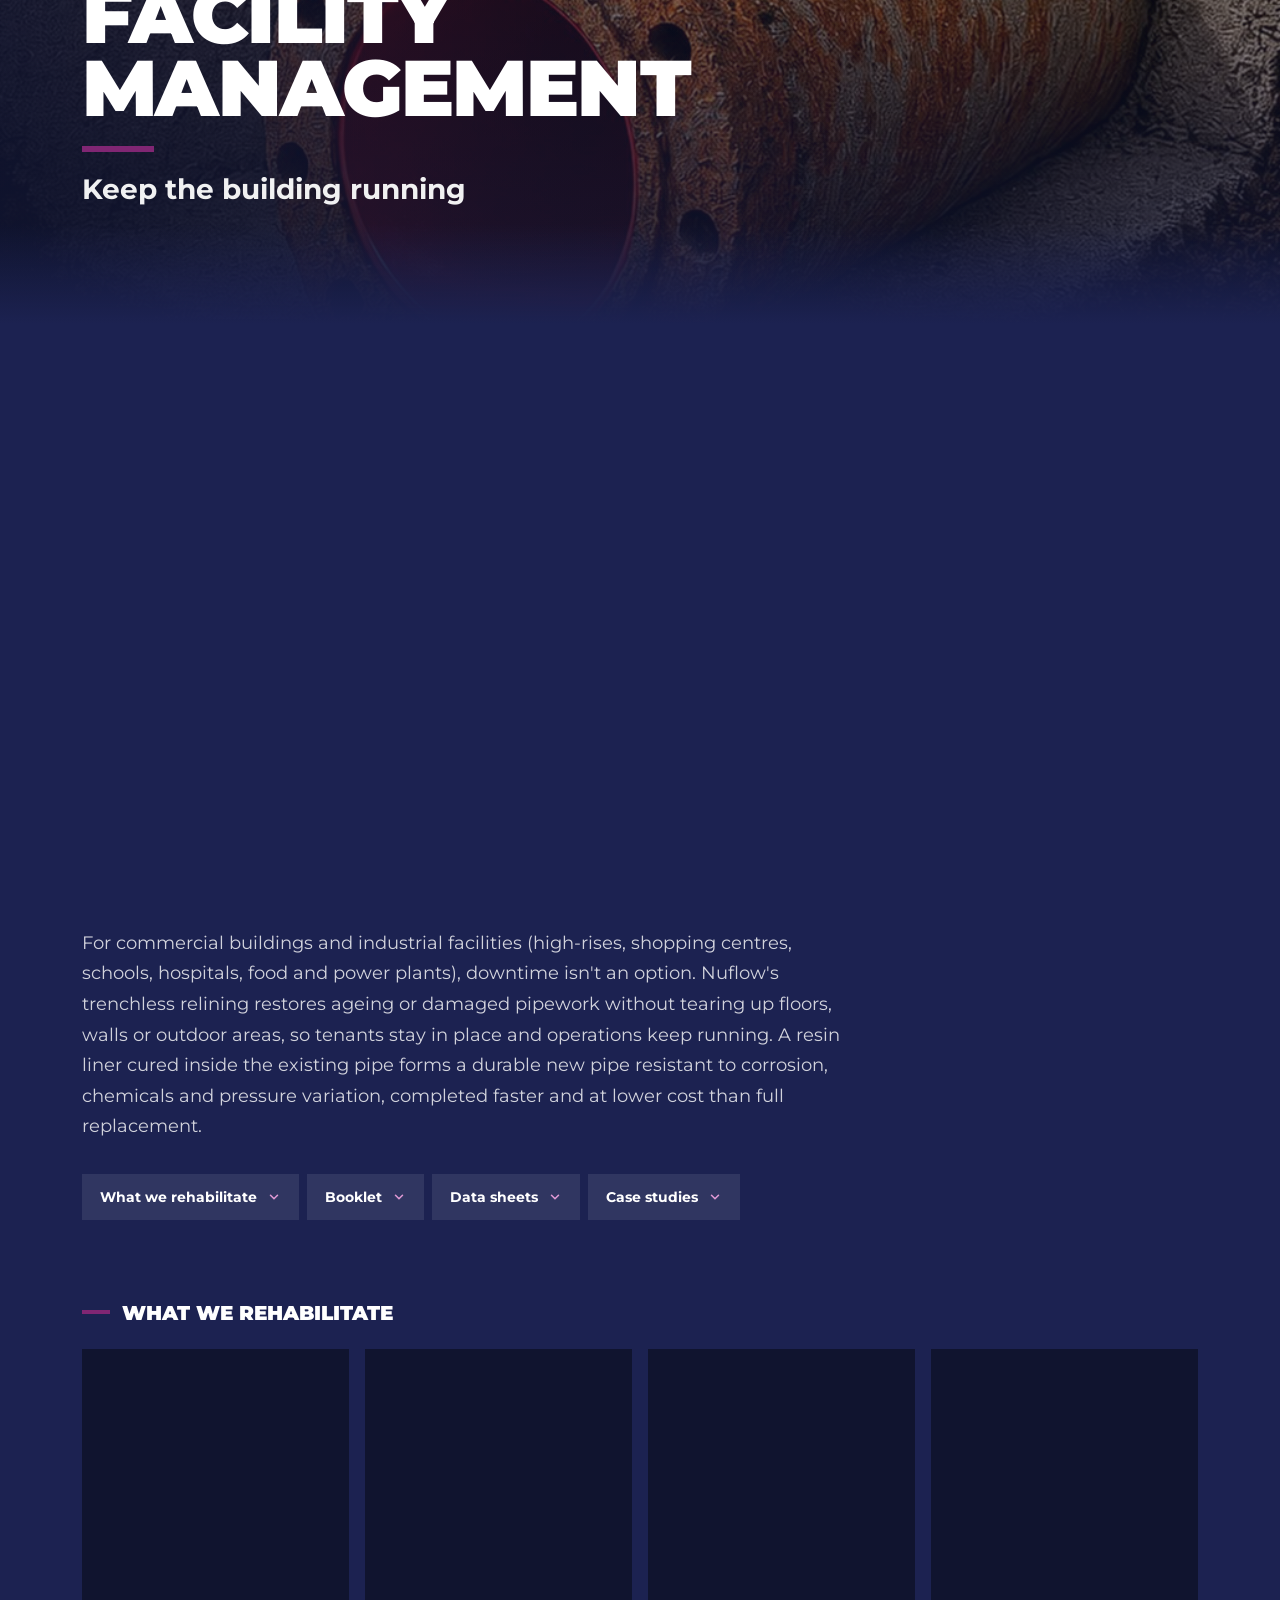
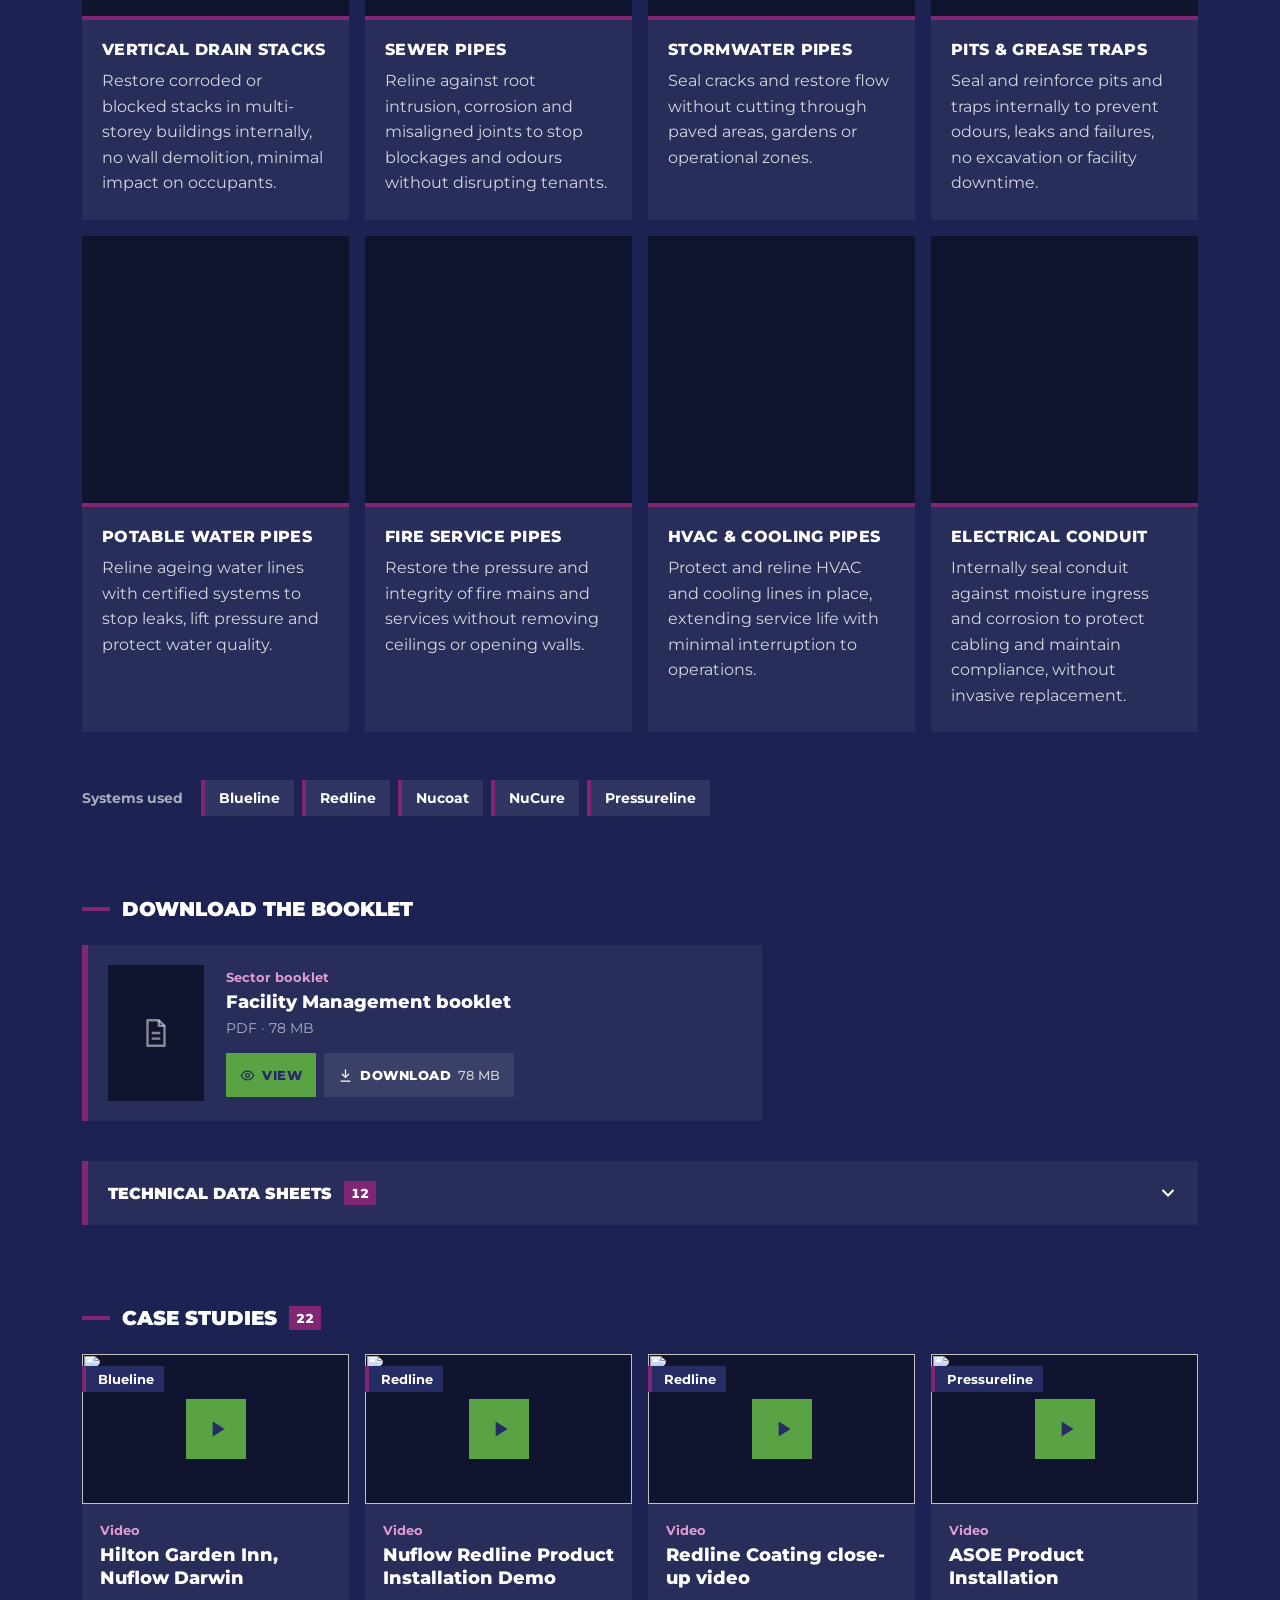
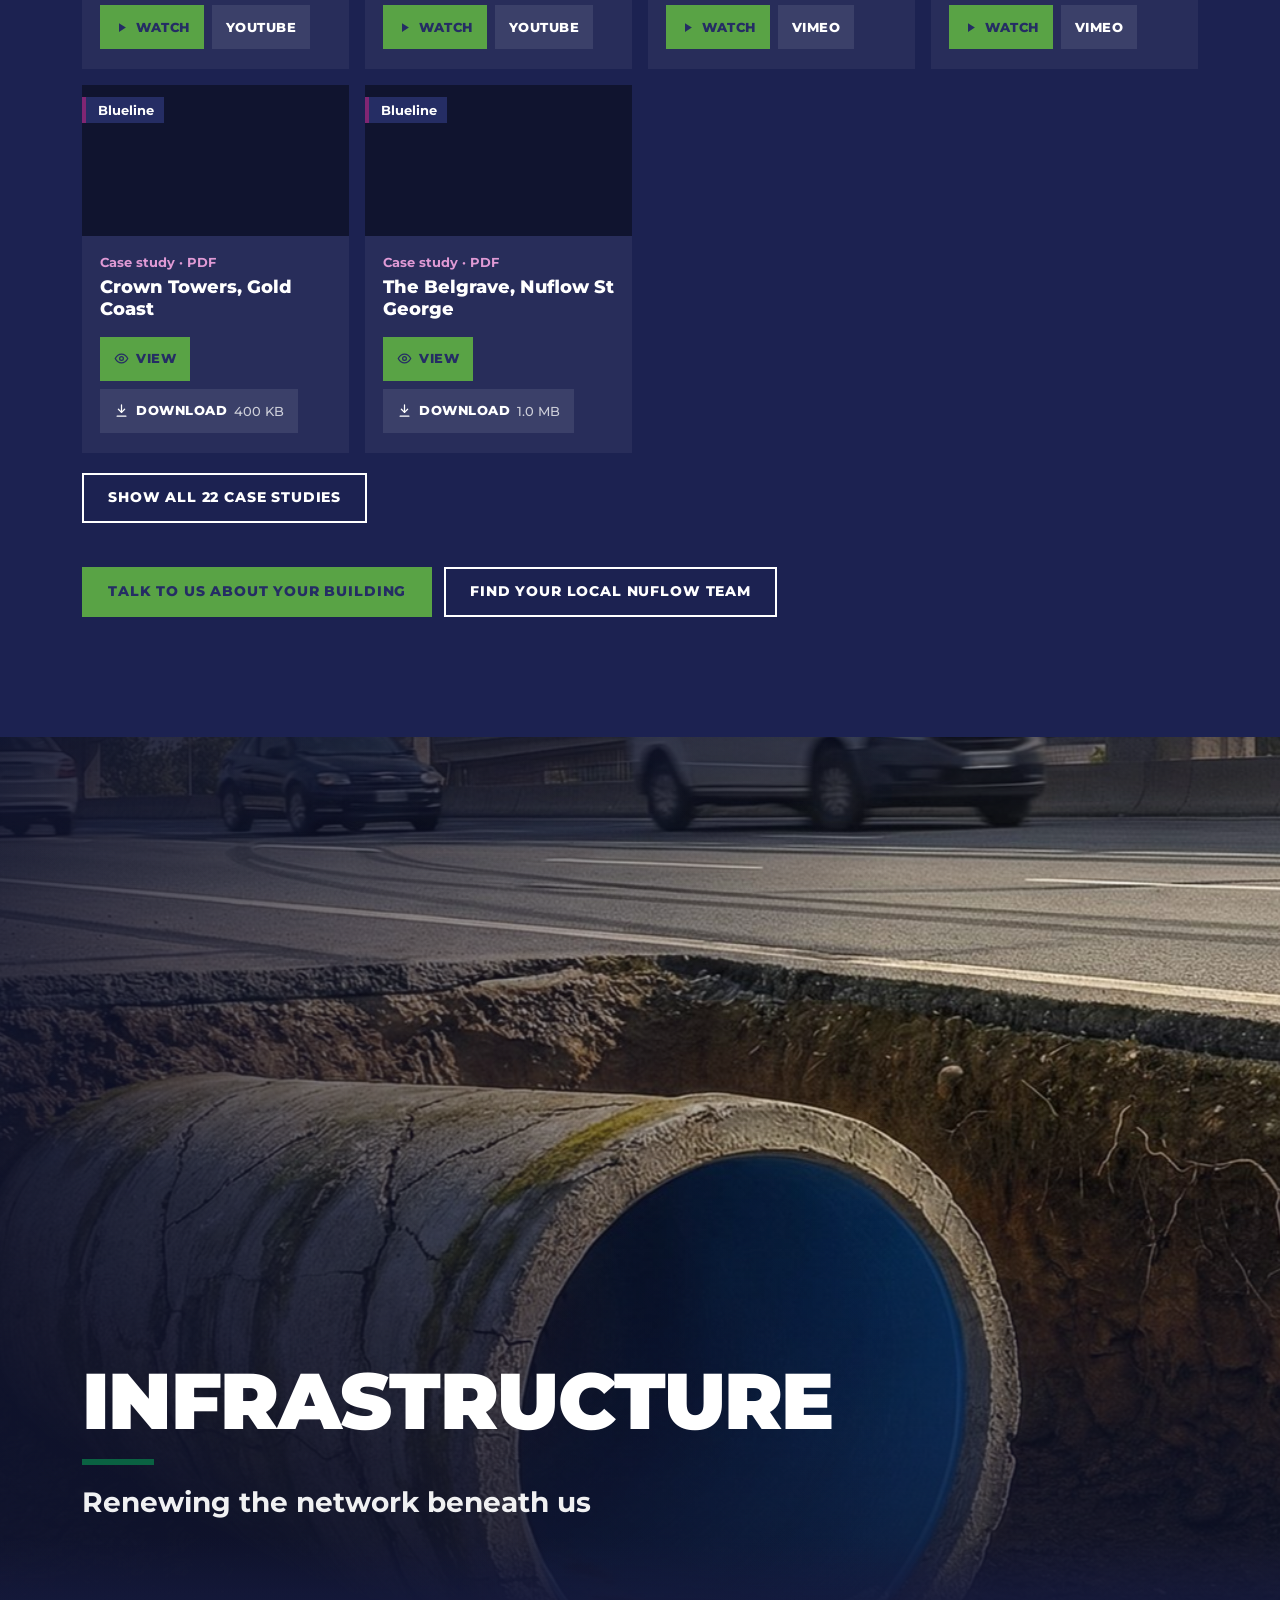
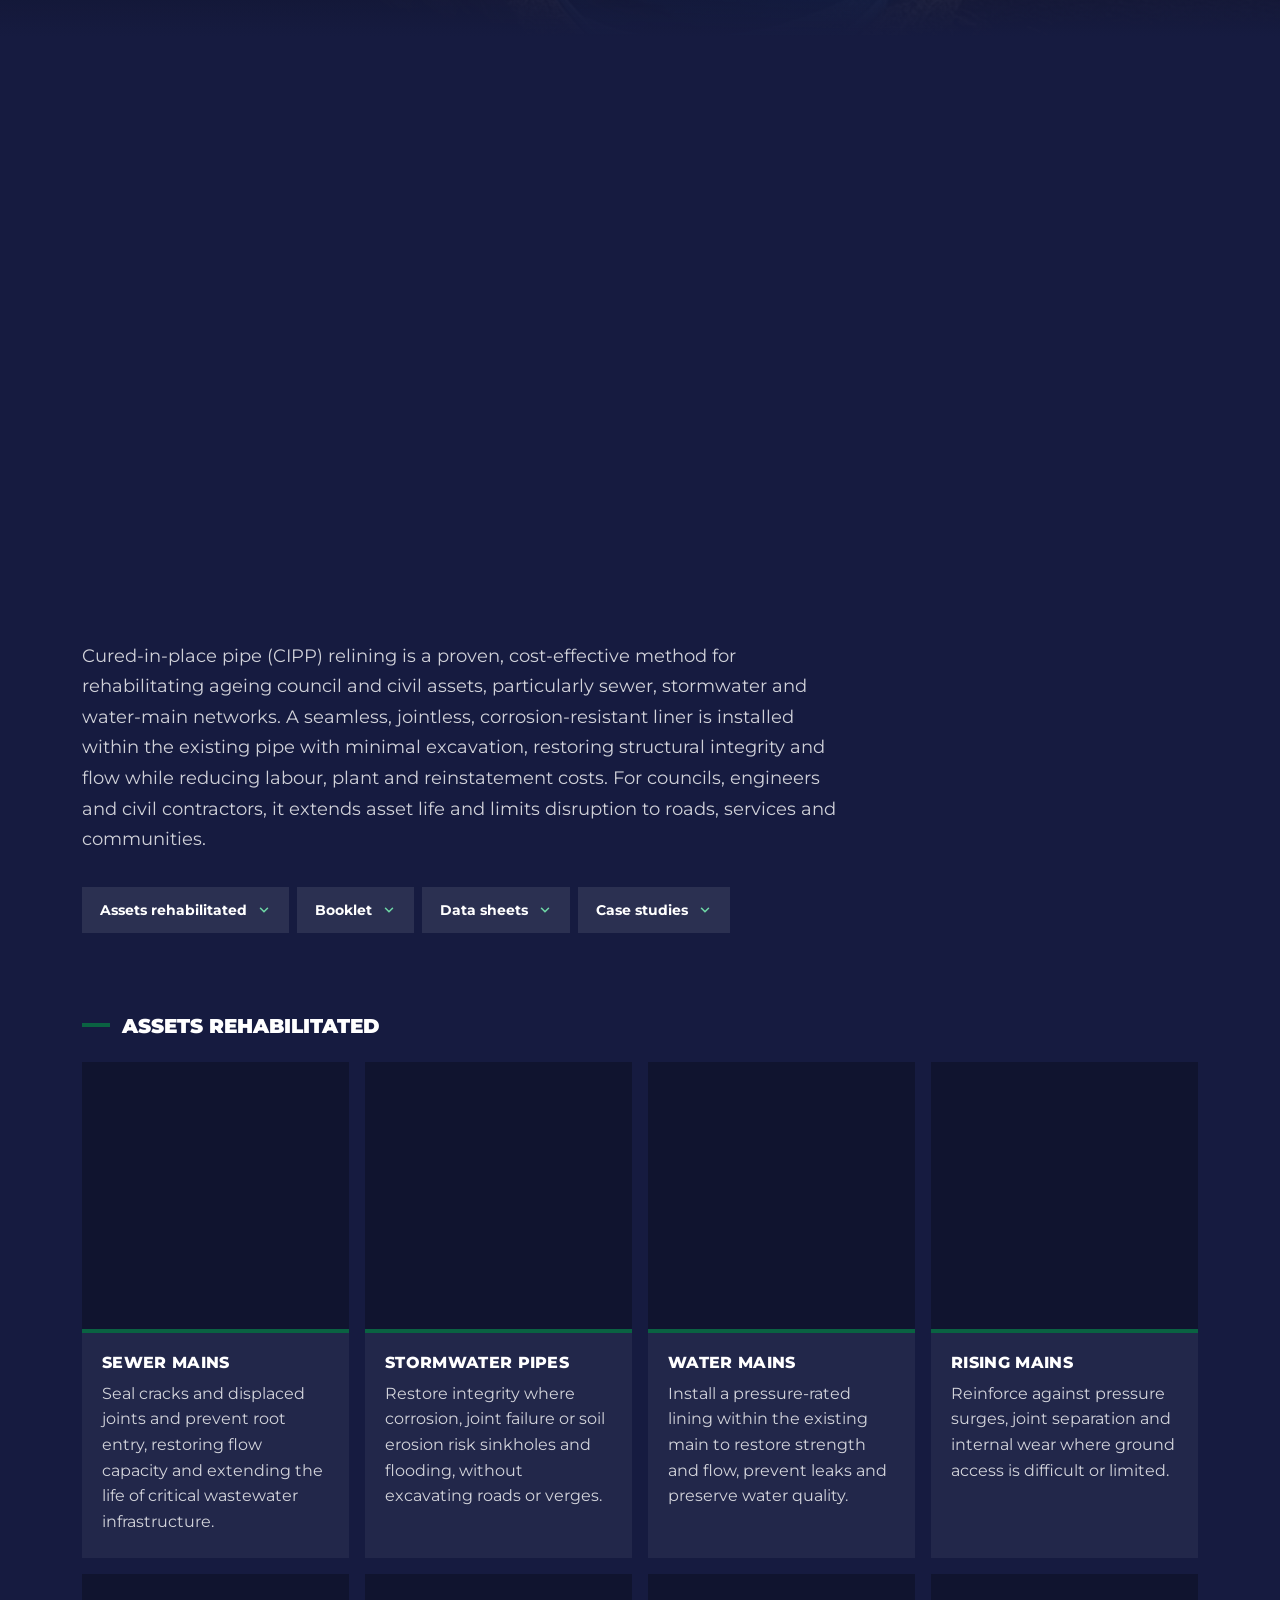
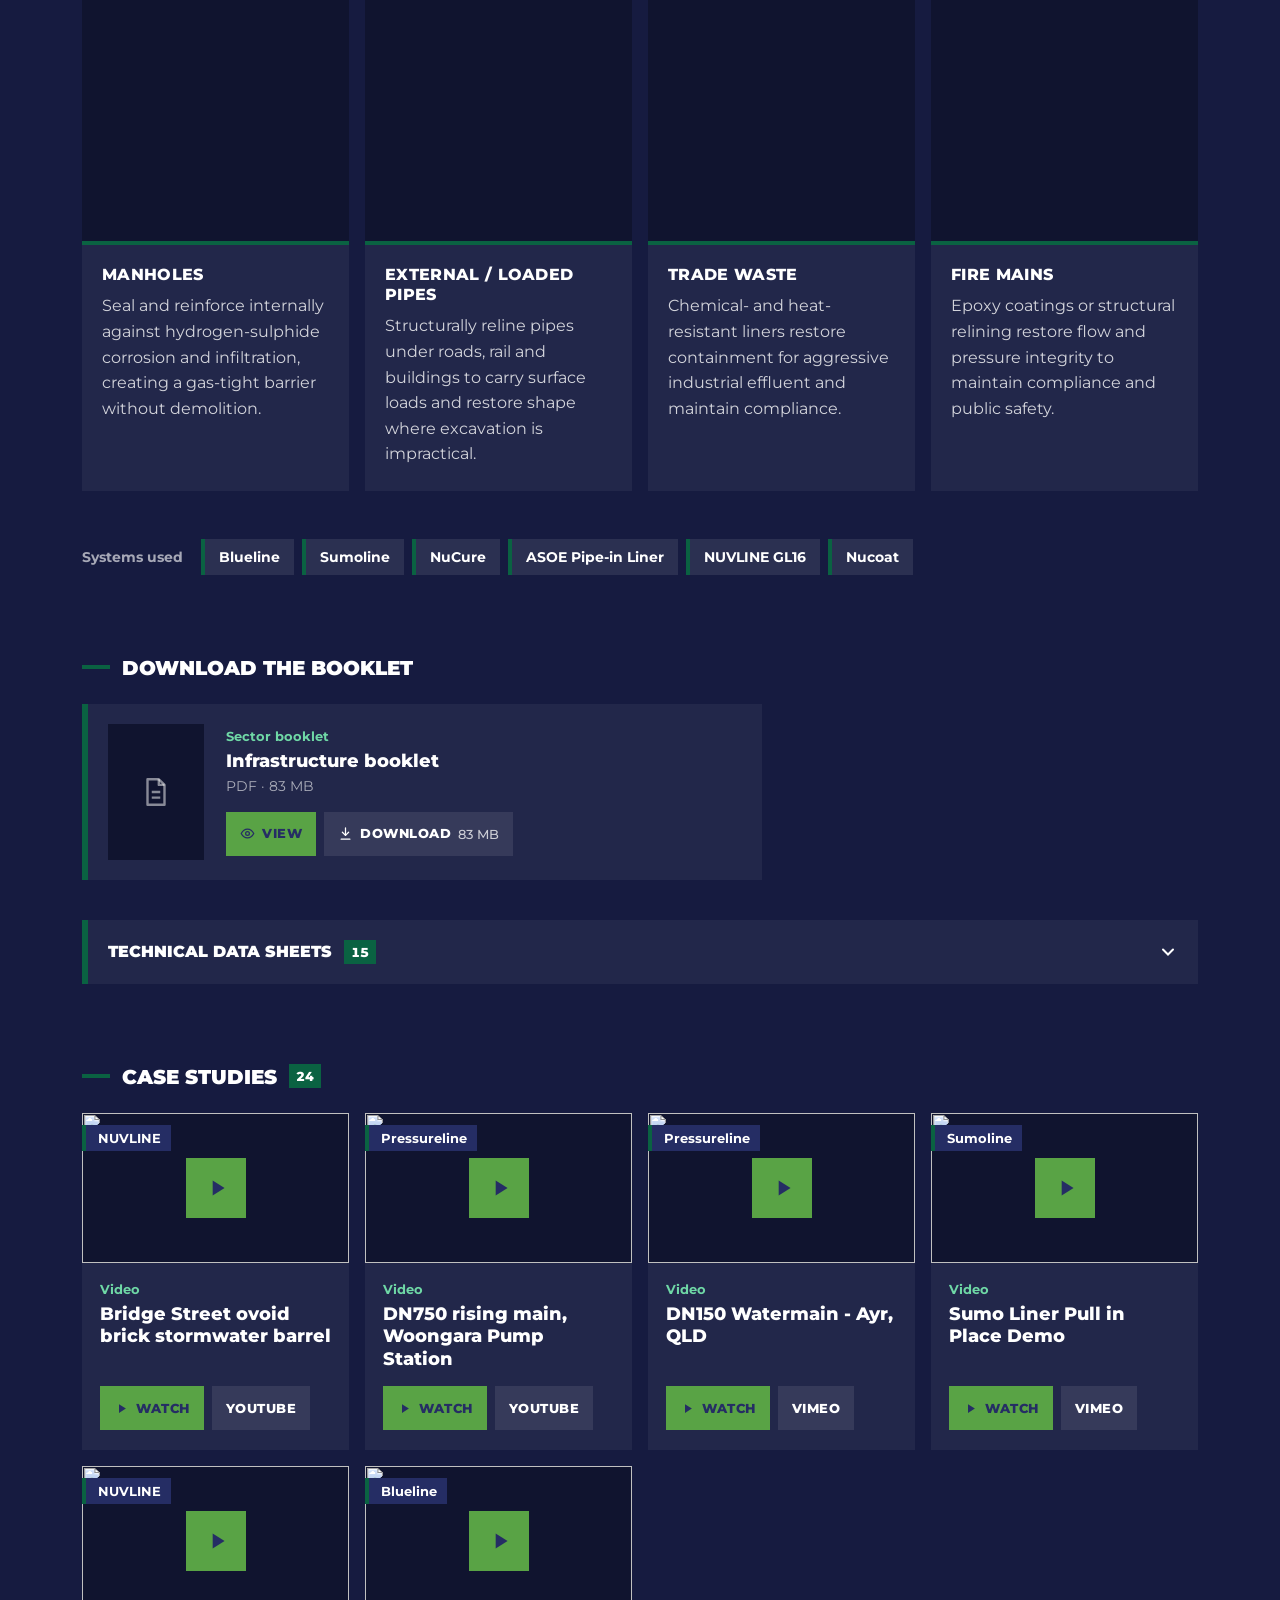
==== commit 7b7ca8dc: "Live page: sector chapters, Montserrat throughout, audit fixes Copies the preview over index.html so" ====
--- a/index.html
+++ b/index.html
@@ -8,8 +8,8 @@
 <meta name="theme-color" content="#161B40">
 <link rel="icon" type="image/png" href="assets/img/nuflow-logo.png">
 <link rel="preconnect" href="https://fonts.googleapis.com"><link rel="preconnect" href="https://fonts.gstatic.com" crossorigin>
-<link href="https://fonts.googleapis.com/css2?family=Montserrat:wght@500;700;800;900&family=Roboto+Mono:wght@500&display=swap" rel="stylesheet">
-<link rel="stylesheet" href="assets/css/landing.css?v=3">
+<link href="https://fonts.googleapis.com/css2?family=Montserrat:wght@400;500;600;700;800;900&display=swap" rel="stylesheet">
+<link rel="stylesheet" href="assets/css/landing.css?v=4">
 <script>document.documentElement.classList.add('js')</script>
 </head>
 <body>
@@ -20,7 +20,7 @@
   <button class="nav-burger" id="navBurger" type="button" aria-label="Menu" aria-expanded="false" aria-controls="drawer"><svg width="26" height="26" viewBox="0 0 24 24" fill="none" stroke="currentColor" stroke-width="2"><path d="M4 7h16M4 12h16M4 17h16"/></svg></button>
 </nav>
 
-<nav class="secbar" id="secbar" aria-label="You are here"><a href="#residential" data-s="residential"><span>01</span>Residential</a><a href="#facility" data-s="facility"><span>02</span>Facilities</a><a href="#infrastructure" data-s="infrastructure"><span>03</span>Infrastructure</a><a href="#mining" data-s="mining"><span>04</span>Mining</a><a href="#resources" data-s="resources"><span>05</span>Resources</a></nav>
+<nav class="secbar" id="secbar" aria-label="You are here"><a href="#residential" data-s="residential">Residential</a><a href="#facility" data-s="facility">Facilities</a><a href="#infrastructure" data-s="infrastructure">Infrastructure</a><a href="#mining" data-s="mining">Mining</a><a href="#resources" data-s="resources">Resources</a></nav>
 <div class="drawer-scrim" id="drawerScrim"></div>
 <aside class="drawer" id="drawer" aria-hidden="true" aria-label="Menu">
   <div class="drawer-head"><img class="brand-logo" src="assets/img/nuflow-logo.png" alt="Nuflow"><button class="drawer-close" id="drawerClose" type="button" aria-label="Close menu"><svg viewBox="0 0 24 24" fill="none" stroke="currentColor" stroke-width="2.2" stroke-linecap="round"><path d="M6 6l12 12M18 6L6 18"/></svg></button></div>
@@ -45,7 +45,6 @@
     <div class="hero-rings" id="heroRings" aria-hidden="true"><i></i><i></i><i></i></div>
     <div class="hero-copy" id="heroCopy">
       <div class="wrap">
-        <span class="kick rise" style="--d:1">Trenchless pipe rehabilitation</span>
         <h1><span class="ln rise" style="--d:2">Pipe rehabilitation</span> <span class="ln rise" style="--d:3">for every sector.</span></h1>
         <p class="rot-line rise" style="--d:4"><span class="sr-only">For homes, buildings, councils and mines.</span><span class="rot" aria-hidden="true"><span>Homes</span><span>High-rises</span><span>Council networks</span><span>Mine sites</span></span></p>
         <p class="lede rise" style="--d:5">Nuflow relines pipes from the inside, so there's nothing to dig up.</p>
@@ -59,12 +58,12 @@
 
 <section class="chooser band-navy" id="sectors">
   <div class="wrap">
-    <span class="kick reveal">Choose your sector</span>
+    <h2 class="chooser-title reveal">Choose your sector</h2>
     <div class="hero-panels reveal">
-      <a href="#residential" data-sector="residential"><img src="assets/img/sector-residential.jpg" alt="" loading="lazy"><span class="p-label"><span class="p-num">01</span><b>Residential &amp; Strata</b><small>Homes · Body corp<svg viewBox="0 0 24 24" fill="none" stroke="currentColor" stroke-width="2.6" stroke-linecap="round" aria-hidden="true"><path d="M6 9l6 6 6-6"/></svg></small></span></a>
-      <a href="#facility" data-sector="facility"><img src="assets/img/sector-facility.jpg" alt="" loading="lazy"><span class="p-label"><span class="p-num">02</span><b>Facility Management</b><small>Commercial<svg viewBox="0 0 24 24" fill="none" stroke="currentColor" stroke-width="2.6" stroke-linecap="round" aria-hidden="true"><path d="M6 9l6 6 6-6"/></svg></small></span></a>
-      <a href="#infrastructure" data-sector="infrastructure"><img src="assets/img/sector-infrastructure.jpg" alt="" loading="lazy"><span class="p-label"><span class="p-num">03</span><b>Infrastructure</b><small>Councils · Civil<svg viewBox="0 0 24 24" fill="none" stroke="currentColor" stroke-width="2.6" stroke-linecap="round" aria-hidden="true"><path d="M6 9l6 6 6-6"/></svg></small></span></a>
-      <a href="#mining" data-sector="mining"><img src="assets/img/sector-mining.jpg" alt="" loading="lazy"><span class="p-label"><span class="p-num">04</span><b>Mining &amp; Industrial</b><small>Resources<svg viewBox="0 0 24 24" fill="none" stroke="currentColor" stroke-width="2.6" stroke-linecap="round" aria-hidden="true"><path d="M6 9l6 6 6-6"/></svg></small></span></a>
+      <a href="#residential" data-sector="residential"><img src="assets/img/sector-residential.jpg" alt="" loading="lazy"><span class="p-label"><b>Residential &amp; Strata</b><small>Homes · Body corp<svg viewBox="0 0 24 24" fill="none" stroke="currentColor" stroke-width="2.6" stroke-linecap="round" aria-hidden="true"><path d="M6 9l6 6 6-6"/></svg></small></span></a>
+      <a href="#facility" data-sector="facility"><img src="assets/img/sector-facility.jpg" alt="" loading="lazy"><span class="p-label"><b>Facility Management</b><small>Commercial<svg viewBox="0 0 24 24" fill="none" stroke="currentColor" stroke-width="2.6" stroke-linecap="round" aria-hidden="true"><path d="M6 9l6 6 6-6"/></svg></small></span></a>
+      <a href="#infrastructure" data-sector="infrastructure"><img src="assets/img/sector-infrastructure.jpg" alt="" loading="lazy"><span class="p-label"><b>Infrastructure</b><small>Councils · Civil<svg viewBox="0 0 24 24" fill="none" stroke="currentColor" stroke-width="2.6" stroke-linecap="round" aria-hidden="true"><path d="M6 9l6 6 6-6"/></svg></small></span></a>
+      <a href="#mining" data-sector="mining"><img src="assets/img/sector-mining.jpg" alt="" loading="lazy"><span class="p-label"><b>Mining &amp; Industrial</b><small>Resources<svg viewBox="0 0 24 24" fill="none" stroke="currentColor" stroke-width="2.6" stroke-linecap="round" aria-hidden="true"><path d="M6 9l6 6 6-6"/></svg></small></span></a>
     </div>
   </div>
 </section>
@@ -72,29 +71,30 @@
 <section class="who band-light" id="who">
   <div class="wrap who-grid">
     <div class="reveal">
-      <span class="kick">Who we are</span>
       <h2>We fix pipes from the inside, <span>without digging.</span></h2>
     </div>
-    <div class="reveal">
-      <p>From family homes to mines, councils to high-rises, Nuflow relines, repairs and protects pipe networks in place. Our engineered liner and resin systems cure a structural new pipe inside the old one, with a 50-year design life and minimal disruption during installation. Our trained local network covers 58+ locations across Australia, New Zealand and Asia.</p>
-      <div class="facts"><div><b>50 yr</b><span>Design life</span></div><div><b>58+</b><span>Locations</span></div><div><b>AU · NZ · Asia</b><span>Local network</span></div></div>
-      <div class="s-cta"><a class="btn-primary" href="#residential">Explore the sectors</a><a class="btn-ghost" href="#resources">Booklets, data sheets &amp; case studies</a></div>
+    <div class="who-body">
+      <p class="reveal">From family homes to mines, councils to high-rises, Nuflow relines, repairs and protects pipe networks in place. Our engineered liner and resin systems cure a structural new pipe inside the old one, with a 50-year design life and minimal disruption during installation. Our trained local network covers 58+ locations across Australia, New Zealand and Asia.</p>
+      <div class="who-side reveal"><div class="facts"><div><b>50 yr</b><span>Design life</span></div><div><b>58+</b><span>Locations</span></div><div><b>AU · NZ · Asia</b><span>Local network</span></div></div><div class="s-cta"><a class="btn-primary" href="#residential">Explore the sectors</a><a class="btn-ghost" href="#resources">Booklets, data sheets &amp; case studies</a></div></div>
     </div>
   </div>
 </section>
 
 <section class="sector band-navy" id="residential">
-  <div class="wrap">
-    <div class="sector-top">
-      <div class="sector-media reveal"><img src="assets/img/sector-residential.jpg" alt="Tree-root damaged pipe relined beneath a suburban home" loading="lazy"></div>
-      <div class="sector-copy">
-        <div class="s-head reveal"><span class="s-num" aria-hidden="true">01</span><span class="s-icon"><svg viewBox="0 0 24 24" fill="none" stroke="currentColor" stroke-width="1.7" stroke-linejoin="round"><path d="M3 11l9-7 9 7"/><path d="M5 10v10h14V10"/><path d="M10 20v-6h4v6"/></svg></span></div>
-        <span class="s-eyebrow reveal">Residential &amp; Strata</span>
-        <h2 class="reveal">Pipes fixed without tearing up the <span class="accent">home</span></h2>
-        <p class="s-intro reveal">When pipes in a home, apartment complex or strata-managed property fail through cracks, leaks, corrosion or tree-root intrusion, the instinct is to replace them, digging through floors, gardens, driveways and walls. Nuflow offers a smarter way. Using existing access points, a resin liner is installed and cured in place to form a seamless new pipe inside the old one: no digging, minimal disruption to residents, and a structural repair backed by a product warranty of up to 50 years.</p>
-      </div>
-    </div>
-    <h3 class="s-subhead reveal">What we rehabilitate</h3>
+  <div class="chapter" style="--focus:62% 70%">
+    <div class="chapter-stage">
+      <img class="chapter-img" src="assets/img/sector-residential.jpg" alt="Tree-root damaged pipe relined beneath a suburban home" loading="lazy">
+      <div class="chapter-shade" aria-hidden="true"></div>
+      <div class="chapter-title"><div class="wrap">
+        <h2>Residential &amp; Strata</h2>
+        <p class="chapter-line">Pipes fixed without tearing up the home</p>
+      </div></div>
+    </div>
+  </div>
+  <div class="wrap">
+    <p class="s-intro reveal">When pipes in a home, apartment complex or strata-managed property fail through cracks, leaks, corrosion or tree-root intrusion, the instinct is to replace them, digging through floors, gardens, driveways and walls. Nuflow offers a smarter way. Using existing access points, a resin liner is installed and cured in place to form a seamless new pipe inside the old one: no digging, minimal disruption to residents, and a structural repair backed by a product warranty of up to 50 years.</p>
+    <nav class="jump reveal" aria-label="Residential and Strata: jump to"></nav>
+    <h3 class="s-subhead reveal" id="residential-assets">What we rehabilitate</h3>
     <div class="asset-grid">
       <div class="asset reveal"><div class="asset-img"><img loading="lazy" referrerpolicy="no-referrer" src="https://drive.google.com/thumbnail?id=1AJIzciDYqcRiOEYDXn1qql2_ksQuPxXM&amp;sz=w1000" alt="Sewer pipes" onerror="this.closest('.asset').classList.add('noimg')"></div><div class="asset-body"><h4>Sewer pipes</h4><p>Seal cracks and joints and block root intrusion from the inside, restoring flow without digging up driveways, gardens or living areas.</p></div></div>
       <div class="asset reveal"><div class="asset-img"><img loading="lazy" referrerpolicy="no-referrer" src="https://drive.google.com/thumbnail?id=1F-q5LPPIegWjkuwPu2co8CsF3bQ2r_Ui&amp;sz=w1000" alt="Stormwater pipes" onerror="this.closest('.asset').classList.add('noimg')"></div><div class="asset-body"><h4>Stormwater pipes</h4><p>Repair cracked or leaking stormwater lines to stop pooling, erosion and water ingress, without lifting landscaping or paving.</p></div></div>
@@ -103,24 +103,27 @@
       <div class="asset reveal"><div class="asset-img"><img loading="lazy" referrerpolicy="no-referrer" src="https://drive.google.com/thumbnail?id=1iRWBxEygbSsgIvz6GNUX4z_bNHxia-rP&amp;sz=w1000" alt="Drinking water pipes" onerror="this.closest('.asset').classList.add('noimg')"></div><div class="asset-body"><h4>Drinking water pipes</h4><p>Reline ageing potable lines with certified, food-grade systems to stop leaks and protect water quality, no demolition.</p></div></div>
       <div class="asset reveal"><div class="asset-img"><img loading="lazy" referrerpolicy="no-referrer" src="https://drive.google.com/thumbnail?id=1CMq72OCeZppV1miveb5iwOZJsW_iH675&amp;sz=w1000" alt="Fire sprinkler systems" onerror="this.closest('.asset').classList.add('noimg')"></div><div class="asset-body"><h4>Fire sprinkler systems</h4><p>Restore the internal flow and integrity of fire services without removing ceilings or opening walls, keeping the system compliant.</p></div></div>
     </div>
-    <div class="s-products reveal"><span class="s-label">Systems used</span><div class="chips"><span class="chip">Blueline</span><span class="chip">Pressureline</span><span class="chip">NuCure</span><span class="chip">Redline</span><span class="chip">Nucoat</span></div></div>
+    <div class="s-products reveal"><h3 class="s-label">Systems used</h3><div class="chips"><span class="chip">Blueline</span><span class="chip">Pressureline</span><span class="chip">NuCure</span><span class="chip">Redline</span><span class="chip">Nucoat</span></div></div>
     <div class="res-sector" data-sector="residential"></div>
     <div class="s-cta reveal"><a class="btn-primary" href="https://nuflow.net/contact/" target="_blank" rel="noopener">Talk to us about your property</a><a class="btn-ghost" href="https://nuflow.net/find-us/" target="_blank" rel="noopener">Find your local Nuflow team</a></div>
   </div>
 </section>
 
 <section class="sector band-navy alt" id="facility">
-  <div class="wrap">
-    <div class="sector-top">
-      <div class="sector-media reveal"><img src="assets/img/sector-facility.jpg" alt="Corroded pipe relined beneath a commercial building" loading="lazy"></div>
-      <div class="sector-copy">
-        <div class="s-head reveal"><span class="s-num" aria-hidden="true">02</span><span class="s-icon"><svg viewBox="0 0 24 24" fill="none" stroke="currentColor" stroke-width="1.7" stroke-linejoin="round"><rect x="5" y="3" width="14" height="18"/><path d="M9 7h2M13 7h2M9 11h2M13 11h2M9 15h2M13 15h2"/></svg></span></div>
-        <span class="s-eyebrow reveal">Facility Management</span>
-        <h2 class="reveal">Keep the building <span class="accent">running</span></h2>
-        <p class="s-intro reveal">For commercial buildings and industrial facilities (high-rises, shopping centres, schools, hospitals, food and power plants), downtime isn't an option. Nuflow's trenchless relining restores ageing or damaged pipework without tearing up floors, walls or outdoor areas, so tenants stay in place and operations keep running. A resin liner cured inside the existing pipe forms a durable new pipe resistant to corrosion, chemicals and pressure variation, completed faster and at lower cost than full replacement.</p>
-      </div>
-    </div>
-    <h3 class="s-subhead reveal">What we rehabilitate</h3>
+  <div class="chapter" style="--focus:60% 72%">
+    <div class="chapter-stage">
+      <img class="chapter-img" src="assets/img/sector-facility.jpg" alt="Corroded pipe relined beneath a commercial building" loading="lazy">
+      <div class="chapter-shade" aria-hidden="true"></div>
+      <div class="chapter-title"><div class="wrap">
+        <h2>Facility Management</h2>
+        <p class="chapter-line">Keep the building running</p>
+      </div></div>
+    </div>
+  </div>
+  <div class="wrap">
+    <p class="s-intro reveal">For commercial buildings and industrial facilities (high-rises, shopping centres, schools, hospitals, food and power plants), downtime isn't an option. Nuflow's trenchless relining restores ageing or damaged pipework without tearing up floors, walls or outdoor areas, so tenants stay in place and operations keep running. A resin liner cured inside the existing pipe forms a durable new pipe resistant to corrosion, chemicals and pressure variation, completed faster and at lower cost than full replacement.</p>
+    <nav class="jump reveal" aria-label="Facility Management: jump to"></nav>
+    <h3 class="s-subhead reveal" id="facility-assets">What we rehabilitate</h3>
     <div class="asset-grid">
       <div class="asset reveal"><div class="asset-img"><img loading="lazy" referrerpolicy="no-referrer" src="https://drive.google.com/thumbnail?id=1X7ddw9QASjmvPUG6MfHe6s8ypCygHOPA&amp;sz=w1000" alt="Vertical drain stacks" onerror="this.closest('.asset').classList.add('noimg')"></div><div class="asset-body"><h4>Vertical drain stacks</h4><p>Restore corroded or blocked stacks in multi-storey buildings internally, no wall demolition, minimal impact on occupants.</p></div></div>
       <div class="asset reveal"><div class="asset-img"><img loading="lazy" referrerpolicy="no-referrer" src="https://drive.google.com/thumbnail?id=1_dlwjkoKk7GZN4TUcFzUuNYid5x1NzmC&amp;sz=w1000" alt="Sewer pipes" onerror="this.closest('.asset').classList.add('noimg')"></div><div class="asset-body"><h4>Sewer pipes</h4><p>Reline against root intrusion, corrosion and misaligned joints to stop blockages and odours without disrupting tenants.</p></div></div>
@@ -131,24 +134,27 @@
       <div class="asset reveal"><div class="asset-img"><img loading="lazy" referrerpolicy="no-referrer" src="https://drive.google.com/thumbnail?id=19cWK2Abg8SQq5k5EdsQRUIllZ3b-cnOP&amp;sz=w1000" alt="HVAC &amp; cooling pipes" onerror="this.closest('.asset').classList.add('noimg')"></div><div class="asset-body"><h4>HVAC &amp; cooling pipes</h4><p>Protect and reline HVAC and cooling lines in place, extending service life with minimal interruption to operations.</p></div></div>
       <div class="asset reveal"><div class="asset-img"><img loading="lazy" referrerpolicy="no-referrer" src="https://drive.google.com/thumbnail?id=1bUqTPnHwaij5-6ZbNVTvRNxn1QoyEsSJ&amp;sz=w1000" alt="Electrical conduit" onerror="this.closest('.asset').classList.add('noimg')"></div><div class="asset-body"><h4>Electrical conduit</h4><p>Internally seal conduit against moisture ingress and corrosion to protect cabling and maintain compliance, without invasive replacement.</p></div></div>
     </div>
-    <div class="s-products reveal"><span class="s-label">Systems used</span><div class="chips"><span class="chip">Blueline</span><span class="chip">Redline</span><span class="chip">Nucoat</span><span class="chip">NuCure</span><span class="chip">Pressureline</span></div></div>
+    <div class="s-products reveal"><h3 class="s-label">Systems used</h3><div class="chips"><span class="chip">Blueline</span><span class="chip">Redline</span><span class="chip">Nucoat</span><span class="chip">NuCure</span><span class="chip">Pressureline</span></div></div>
     <div class="res-sector" data-sector="facility"></div>
     <div class="s-cta reveal"><a class="btn-primary" href="https://nuflow.net/contact/" target="_blank" rel="noopener">Talk to us about your building</a><a class="btn-ghost" href="https://nuflow.net/find-us/" target="_blank" rel="noopener">Find your local Nuflow team</a></div>
   </div>
 </section>
 
 <section class="sector band-navy" id="infrastructure">
-  <div class="wrap">
-    <div class="sector-top">
-      <div class="sector-media reveal"><img src="assets/img/sector-infrastructure.jpg" alt="Cracked concrete pipe relined beneath a highway" loading="lazy"></div>
-      <div class="sector-copy">
-        <div class="s-head reveal"><span class="s-num" aria-hidden="true">03</span><span class="s-icon"><svg viewBox="0 0 24 24" fill="none" stroke="currentColor" stroke-width="1.7" stroke-linecap="round"><path d="M2 16c4 0 4-6 10-6s6 6 10 6"/><path d="M2 16v3M22 16v3M12 10V7"/><circle cx="12" cy="6" r="1.4"/></svg></span></div>
-        <span class="s-eyebrow reveal">Infrastructure</span>
-        <h2 class="reveal">Renewing the network <span class="accent">beneath us</span></h2>
-        <p class="s-intro reveal">Cured-in-place pipe (CIPP) relining is a proven, cost-effective method for rehabilitating ageing council and civil assets, particularly sewer, stormwater and water-main networks. A seamless, jointless, corrosion-resistant liner is installed within the existing pipe with minimal excavation, restoring structural integrity and flow while reducing labour, plant and reinstatement costs. For councils, engineers and civil contractors, it extends asset life and limits disruption to roads, services and communities.</p>
-      </div>
-    </div>
-    <h3 class="s-subhead reveal">Assets rehabilitated</h3>
+  <div class="chapter" style="--focus:55% 70%">
+    <div class="chapter-stage">
+      <img class="chapter-img" src="assets/img/sector-infrastructure.jpg" alt="Cracked concrete pipe relined beneath a highway" loading="lazy">
+      <div class="chapter-shade" aria-hidden="true"></div>
+      <div class="chapter-title"><div class="wrap">
+        <h2>Infrastructure</h2>
+        <p class="chapter-line">Renewing the network beneath us</p>
+      </div></div>
+    </div>
+  </div>
+  <div class="wrap">
+    <p class="s-intro reveal">Cured-in-place pipe (CIPP) relining is a proven, cost-effective method for rehabilitating ageing council and civil assets, particularly sewer, stormwater and water-main networks. A seamless, jointless, corrosion-resistant liner is installed within the existing pipe with minimal excavation, restoring structural integrity and flow while reducing labour, plant and reinstatement costs. For councils, engineers and civil contractors, it extends asset life and limits disruption to roads, services and communities.</p>
+    <nav class="jump reveal" aria-label="Infrastructure: jump to"></nav>
+    <h3 class="s-subhead reveal" id="infrastructure-assets">Assets rehabilitated</h3>
     <div class="asset-grid">
       <div class="asset reveal"><div class="asset-img"><img loading="lazy" referrerpolicy="no-referrer" src="https://drive.google.com/thumbnail?id=1Mzo3305qRFmuclal-EBKkQRGKFAJVyr2&amp;sz=w1000" alt="Sewer mains" onerror="this.closest('.asset').classList.add('noimg')"></div><div class="asset-body"><h4>Sewer mains</h4><p>Seal cracks and displaced joints and prevent root entry, restoring flow capacity and extending the life of critical wastewater infrastructure.</p></div></div>
       <div class="asset reveal"><div class="asset-img"><img loading="lazy" referrerpolicy="no-referrer" src="https://drive.google.com/thumbnail?id=1qjOWUK1Qj7VWQAzZkZNU-3J_WHa3thVE&amp;sz=w1000" alt="Stormwater pipes" onerror="this.closest('.asset').classList.add('noimg')"></div><div class="asset-body"><h4>Stormwater pipes</h4><p>Restore integrity where corrosion, joint failure or soil erosion risk sinkholes and flooding, without excavating roads or verges.</p></div></div>
@@ -159,24 +165,27 @@
       <div class="asset reveal"><div class="asset-img"><img loading="lazy" referrerpolicy="no-referrer" src="https://drive.google.com/thumbnail?id=1KE_5zGoxkyKpxZtL2dKSUEESqcxWpxxf&amp;sz=w1000" alt="Trade waste" onerror="this.closest('.asset').classList.add('noimg')"></div><div class="asset-body"><h4>Trade waste</h4><p>Chemical- and heat-resistant liners restore containment for aggressive industrial effluent and maintain compliance.</p></div></div>
       <div class="asset reveal"><div class="asset-img"><img loading="lazy" referrerpolicy="no-referrer" src="https://drive.google.com/thumbnail?id=1VVv9Tly6WmwhhBspXoSFSN1P_pY2bivE&amp;sz=w1000" alt="Fire mains" onerror="this.closest('.asset').classList.add('noimg')"></div><div class="asset-body"><h4>Fire mains</h4><p>Epoxy coatings or structural relining restore flow and pressure integrity to maintain compliance and public safety.</p></div></div>
     </div>
-    <div class="s-products reveal"><span class="s-label">Systems used</span><div class="chips"><span class="chip">Blueline</span><span class="chip">Sumoline</span><span class="chip">NuCure</span><span class="chip">ASOE Pipe-in Liner</span><span class="chip">NUVLINE GL16</span><span class="chip">Nucoat</span></div></div>
+    <div class="s-products reveal"><h3 class="s-label">Systems used</h3><div class="chips"><span class="chip">Blueline</span><span class="chip">Sumoline</span><span class="chip">NuCure</span><span class="chip">ASOE Pipe-in Liner</span><span class="chip">NUVLINE GL16</span><span class="chip">Nucoat</span></div></div>
     <div class="res-sector" data-sector="infrastructure"></div>
     <div class="s-cta reveal"><a class="btn-primary" href="https://nuflow.net/contact/" target="_blank" rel="noopener">Discuss a project or specification</a><a class="btn-ghost" href="https://nuflow.net/find-us/" target="_blank" rel="noopener">Find your local Nuflow team</a></div>
   </div>
 </section>
 
 <section class="sector band-navy alt" id="mining">
-  <div class="wrap">
-    <div class="sector-top">
-      <div class="sector-media reveal"><img src="assets/img/sector-mining.jpg" alt="Worn industrial pipe relined near a processing plant" loading="lazy"></div>
-      <div class="sector-copy">
-        <div class="s-head reveal"><span class="s-num" aria-hidden="true">04</span><span class="s-icon"><svg viewBox="0 0 24 24" fill="none" stroke="currentColor" stroke-width="1.7" stroke-linejoin="round"><path d="M3 20h18"/><path d="M5 20l3-9 5 2 2-5 4 12"/><circle cx="8" cy="6" r="2"/></svg></span></div>
-        <span class="s-eyebrow reveal">Mining &amp; Industrial</span>
-        <h2 class="reveal">Built for the <span class="accent">harshest conditions</span></h2>
-        <p class="s-intro reveal">Mining and industrial pipe networks operate in some of the harshest environments. Abrasive slurries, corrosive chemicals, elevated temperatures, high pressures and constant loading all accelerate failure, and an outage is measured in lost production, environmental risk and safety exposure. Nuflow rehabilitates these assets from the inside using engineered composite liners and specialist resin systems: structural repair or protective lining installed in situ, without excavation, hot works or major shutdowns, so operations continue.</p>
-      </div>
-    </div>
-    <h3 class="s-subhead reveal">Assets rehabilitated</h3>
+  <div class="chapter" style="--focus:60% 70%">
+    <div class="chapter-stage">
+      <img class="chapter-img" src="assets/img/sector-mining.jpg" alt="Worn industrial pipe relined near a processing plant" loading="lazy">
+      <div class="chapter-shade" aria-hidden="true"></div>
+      <div class="chapter-title"><div class="wrap">
+        <h2>Mining &amp; Industrial</h2>
+        <p class="chapter-line">Built for the harshest conditions</p>
+      </div></div>
+    </div>
+  </div>
+  <div class="wrap">
+    <p class="s-intro reveal">Mining and industrial pipe networks operate in some of the harshest environments. Abrasive slurries, corrosive chemicals, elevated temperatures, high pressures and constant loading all accelerate failure, and an outage is measured in lost production, environmental risk and safety exposure. Nuflow rehabilitates these assets from the inside using engineered composite liners and specialist resin systems: structural repair or protective lining installed in situ, without excavation, hot works or major shutdowns, so operations continue.</p>
+    <nav class="jump reveal" aria-label="Mining and Industrial: jump to"></nav>
+    <h3 class="s-subhead reveal" id="mining-assets">Assets rehabilitated</h3>
     <div class="asset-grid">
       <div class="asset reveal"><div class="asset-img"><img loading="lazy" referrerpolicy="no-referrer" src="https://drive.google.com/thumbnail?id=1VhRsk7chyU3-YMr6fqg_84GMsOZh3LCm&amp;sz=w1000" alt="Slurry &amp; tailings pipelines" onerror="this.closest('.asset').classList.add('noimg')"></div><div class="asset-body"><h4>Slurry &amp; tailings pipelines</h4><p>Rebuild abrasion- and erosion-worn lines between pits, plants and tailings facilities where wall loss leads to leaks or failure.</p></div></div>
       <div class="asset reveal"><div class="asset-img"><img loading="lazy" referrerpolicy="no-referrer" src="https://drive.google.com/thumbnail?id=1ZvaWx6f5cY18-uhdlFMKbWyIFrIORZj8&amp;sz=w1000" alt="Chemical &amp; reagent lines" onerror="this.closest('.asset').classList.add('noimg')"></div><div class="asset-body"><h4>Chemical &amp; reagent lines</h4><p>Reline acid, alkali and reagent lines, often small-bore and running through confined corridors, where failure is high-risk.</p></div></div>
@@ -185,7 +194,7 @@
       <div class="asset reveal"><div class="asset-img"><img loading="lazy" referrerpolicy="no-referrer" src="https://drive.google.com/thumbnail?id=14U4Zzn2jUuPfHSSeZU2tUCKxqFS1bshf&amp;sz=w1000" alt="Rising mains" onerror="this.closest('.asset').classList.add('noimg')"></div><div class="asset-body"><h4>Rising mains</h4><p>Reinforce pressurised rising mains against surges, joint separation and internal wear where access is limited.</p></div></div>
       <div class="asset reveal"><div class="asset-img"><img loading="lazy" referrerpolicy="no-referrer" src="https://drive.google.com/thumbnail?id=1X8-9XPnfGYpvgOmb7cJVkV5UQ8cnJRUS&amp;sz=w1000" alt="Cooling &amp; utility lines" onerror="this.closest('.asset').classList.add('noimg')"></div><div class="asset-body"><h4>Cooling &amp; utility lines</h4><p>Protect and reline steel cooling and utility lines in place, extending service life in high-wear plant environments.</p></div></div>
     </div>
-    <div class="s-products reveal"><span class="s-label">Systems used</span><div class="chips"><span class="chip">Blueline</span><span class="chip">Sumoline</span><span class="chip">ASOE Pipe-in Liner</span><span class="chip">Nucoat</span><span class="chip">Blueline HTAR</span></div></div>
+    <div class="s-products reveal"><h3 class="s-label">Systems used</h3><div class="chips"><span class="chip">Blueline</span><span class="chip">Sumoline</span><span class="chip">ASOE Pipe-in Liner</span><span class="chip">Nucoat</span><span class="chip">Blueline HTAR</span></div></div>
     <div class="res-sector" data-sector="mining"></div>
     <div class="s-cta reveal"><a class="btn-primary" href="https://nuflow.net/contact/" target="_blank" rel="noopener">Talk to our engineering team</a><a class="btn-ghost" href="https://nuflow.net/find-us/" target="_blank" rel="noopener">Find your local Nuflow team</a></div>
   </div>
@@ -193,7 +202,6 @@
 
 <section class="library band-light" id="resources">
   <div class="wrap">
-    <span class="kick">Resources</span>
     <h2>Booklets, data sheets <span>&amp; case studies</span></h2>
     <p class="lib-lede">View any document online or download it to keep. Filter by sector to see what applies to your assets.</p>
     <div class="lib-tabs" role="tablist" aria-label="Resource type">
@@ -225,14 +233,10 @@
         <div class="wrap">
           <h2 class="reveal"><span class="fig">58+</span> <span class="rest">locations across Australasia</span></h2>
           <p class="reveal">A trained local network across Australia, New Zealand and Asia.</p>
+          <div class="s-cta reveal"><a class="btn-primary" href="https://nuflow.net/find-us/" target="_blank" rel="noopener">Find your local Nuflow installer</a></div>
         </div>
       </div>
     </div>
-  </div>
-  <div class="wrap reach-places">
-    <div class="place reveal"><h3>Australia</h3><ul class="two-col"><li>Brisbane</li><li>Gold Coast</li><li>Sydney</li><li>Newcastle</li><li>Melbourne</li><li>Adelaide</li><li>Perth</li><li>Canberra</li><li>Hobart</li><li>Darwin</li><li>Townsville</li></ul></div>
-    <div class="place reveal"><h3>New Zealand</h3><ul><li>Auckland</li><li>Wellington</li><li>Christchurch</li></ul></div>
-    <div class="place reveal"><h3>Asia</h3><ul><li>Singapore</li></ul></div>
   </div>
 </section>
 </main>
@@ -285,26 +289,67 @@
     addEventListener('resize',hero);hero();
   }
 
-  /* reach: daylight sweeps west across Australasia while the globe is held on screen (fallback for
-     browsers without CSS view timelines; landing.css runs it otherwise) */
+  /* quick links under each sector intro, to the blocks that sector actually has (resources.js has built them) */
+  const CHEV='<svg viewBox="0 0 24 24" fill="none" stroke="currentColor" stroke-width="2.6" stroke-linecap="round" aria-hidden="true"><path d="M6 9l6 6 6-6"/></svg>';
+  document.querySelectorAll('.sector').forEach(sec=>{
+    const jump=sec.querySelector('.jump'), box=sec.querySelector('.res-sector'); if(!jump) return;
+    const heads=box?[...box.querySelectorAll('h3.s-subhead')]:[];
+    const find=t=>heads.find(h=>h.textContent.toLowerCase().indexOf(t)>=0);
+    const assets=sec.querySelector('.wrap>.s-subhead'), tds=box&&box.querySelector('.tds-drop');
+    const links=[
+      [assets&&assets.firstChild.textContent.trim(),assets,'assets'],
+      ['Booklet',find('booklet'),'booklet'],
+      ['Data sheets',tds,'sheets'],
+      ['Case studies',find('case stud'),'cases']
+    ].filter(l=>l[0]&&l[1]);
+    links.forEach(([label,el,key])=>{
+      if(!el.id) el.id=sec.id+'-'+key;
+      const a=document.createElement('a'); a.href='#'+el.id; a.innerHTML=label+CHEV;
+      if(el===tds) a.addEventListener('click',()=>{tds.open=true;});
+      jump.appendChild(a);
+    });
+  });
+
+  /* scroll scenes without CSS view timelines: each sector photo settles and its title rises; on the reach
+     scene daylight sweeps west across Australasia. landing.css runs these itself where it can. */
   let cssView=false;try{cssView=CSS.supports('animation-timeline: view()');}catch(e){}
-  const scene=document.getElementById('reachScene'),day=document.getElementById('reachDay'),earth=document.getElementById('reachEarth');
-  if(!cssView&&scene&&!matchMedia('(prefers-reduced-motion: reduce)').matches){
-    const c01=v=>Math.max(0,Math.min(1,v));
-    let rp=false;
-    function reach(){
-      rp=false;const r=scene.getBoundingClientRect(),hold=r.height-innerHeight;
-      const p=hold>0?c01(-r.top/hold):0, d=c01((p-0.08)/0.7);
+  if(!cssView&&!matchMedia('(prefers-reduced-motion: reduce)').matches){
+    const c01=v=>Math.max(0,Math.min(1,v)), scenes=[];
+    document.querySelectorAll('.chapter').forEach(ch=>{
+      const img=ch.querySelector('.chapter-img'), title=ch.querySelector('.chapter-title');
+      scenes.push({el:ch,run:(r,vh)=>{
+        const p=c01((vh-r.top)/r.height);
+        img.style.transform='scale('+(1.18-p*0.18).toFixed(3)+')';
+        const q=c01((vh*0.45-r.top)/(vh*0.45+(r.height-vh)*0.22));
+        title.style.opacity=q.toFixed(3);title.style.transform='translateY('+((1-q)*56).toFixed(1)+'px)';
+      }});
+    });
+    const reachScene=document.getElementById('reachScene'),day=document.getElementById('reachDay'),earth=document.getElementById('reachEarth');
+    if(reachScene) scenes.push({el:reachScene,run:(r,vh)=>{
+      const hold=r.height-vh, p=hold>0?c01(-r.top/hold):0, d=c01((p-0.08)/0.7);
       const pos=(d*100).toFixed(1)+'% 0';day.style.webkitMaskPosition=pos;day.style.maskPosition=pos;
       earth.style.transform='scale('+(1.12-p*0.12).toFixed(3)+')';
+    }});
+    let sp=false;
+    function runScenes(){
+      sp=false;const vh=innerHeight;
+      scenes.forEach(s=>{const r=s.el.getBoundingClientRect();if(r.bottom>-50&&r.top<vh+50)s.run(r,vh);});
     }
-    addEventListener('scroll',()=>{if(!rp){rp=true;requestAnimationFrame(reach);}},{passive:true});
-    addEventListener('resize',reach);reach();
+    addEventListener('scroll',()=>{if(!sp){sp=true;requestAnimationFrame(runScenes);}},{passive:true});
+    addEventListener('resize',runScenes);runScenes();
   }
 
+  /* reveals: items that enter together come in 70ms apart, top to bottom, left to right */
   const els=[...document.querySelectorAll('.reveal')];
   if(!('IntersectionObserver' in window)){els.forEach(e=>e.classList.add('in'));return;}
-  const io=new IntersectionObserver(es=>es.forEach(e=>{if(e.isIntersecting){e.target.classList.add('in');io.unobserve(e.target);}}),{rootMargin:'0px 0px -8% 0px'});
+  const io=new IntersectionObserver(es=>{
+    es.filter(e=>e.isIntersecting)
+      .sort((a,b)=>(a.boundingClientRect.top-b.boundingClientRect.top)||(a.boundingClientRect.left-b.boundingClientRect.left))
+      .forEach((e,i)=>{
+        const t=e.target;t.style.transitionDelay=Math.min(i,6)*70+'ms';t.classList.add('in');io.unobserve(t);
+        setTimeout(()=>{t.style.transitionDelay='';},1300);
+      });
+  },{rootMargin:'0px 0px -8% 0px'});
   els.forEach(e=>io.observe(e));
 })();
 </script>
--- a/assets/css/landing.css
+++ b/assets/css/landing.css
@@ -1,30 +1,43 @@
-/* Nuflow Info, brand edition (new/index.html).
-   Navy-led, square and flat like nuflow.net. Content is built by resources.js; this file styles it. */
+/* Nuflow Info (index.html and the new/index.html preview).
+   Deep navy, Nuflow green, Montserrat throughout, square and flat like nuflow.net.
+   The document lists are built by resources.js; this file styles them too. */
 
 :root{
   --navy:#252D64; --bg:#161B40; --bg-alt:#1C2251; --bg-deep:#10142F;
-  --green:#59A345; --green-dk:#4c8f3a;
-  --grey:#727D84; --paper:#f4f5f8; --white:#fff;
+  --green:#59A345; --green-dk:#4c8f3a; --green-lt:#7cc66a; --green-ink:#3D7A2E;
+  --grey:#59626A; --paper:#F4F5F8; --white:#fff;
   --blueliner:#4dc7ec;
-  --display:'Montserrat',Arial,sans-serif;
-  --body:Arial,'Helvetica Neue',Helvetica,sans-serif;
-  --mono:'Roboto Mono',ui-monospace,monospace;
+  --font:'Montserrat',Arial,sans-serif;
+  /* type scale: everything on the page uses one of these */
+  --fs-hero:clamp(2.5rem,4.6vw,4.8rem);
+  --fs-chapter:clamp(2.6rem,6.2vw,5.6rem);
+  --fs-h2:clamp(1.75rem,4.2vw,3.4rem);
+  --fs-h3:clamp(1.15rem,1.6vw,1.375rem);
+  --fs-lead:1.125rem;
+  --fs-body:1rem;
+  --fs-small:.875rem;
+  --fs-meta:.8125rem;
+  --ease-out:cubic-bezier(.23,1,.32,1);
+  --ease-in-out:cubic-bezier(.77,0,.175,1);
   --nav-h:68px; --gut:32px; --max:1180px;
 }
 @media(max-width:560px){:root{--gut:16px;--nav-h:60px}}
 
 *{box-sizing:border-box;margin:0;padding:0}
 html{scroll-behavior:smooth;scroll-padding-top:calc(var(--nav-h) + 16px)}
-@media(max-width:1023px){html{scroll-padding-top:calc(var(--nav-h) + 64px)}}
-body{font-family:var(--body);background:var(--bg);color:#fff;overflow-x:clip;-webkit-font-smoothing:antialiased;line-height:1.5}
+@media(max-width:1023px){html{scroll-padding-top:calc(var(--nav-h) + 60px)}}
+body{font-family:var(--font);font-size:var(--fs-body);background:var(--bg);color:#fff;overflow-x:clip;-webkit-font-smoothing:antialiased;line-height:1.55}
 img{max-width:100%}
 a{color:inherit}
-h1,h2,h3,h4{font-family:var(--display);line-height:1.05}
+button{font-family:inherit}
+h1,h2,h3,h4{font-family:var(--font);line-height:1.05}
 .wrap{max-width:var(--max);margin:0 auto;padding:0 var(--gut)}
+.sr-only{position:absolute;width:1px;height:1px;overflow:hidden;clip:rect(0 0 0 0);white-space:nowrap}
+:focus-visible{outline:3px solid var(--blueliner);outline-offset:3px}
 
 /* ---- colour bands: components read these instead of fixed colours ---- */
-.band-navy{--fg:#fff;--fg2:rgba(255,255,255,.76);--fg3:rgba(255,255,255,.52);--line:rgba(255,255,255,.16);--card:rgba(255,255,255,.05);--card-2:rgba(255,255,255,.09);--chip-bg:rgba(255,255,255,.06);color:var(--fg)}
-.band-light{--fg:var(--navy);--fg2:#454c6e;--fg3:var(--grey);--line:#d8dbe5;--card:#fff;--card-2:#fff;--chip-bg:#fff;background:var(--paper);color:var(--fg)}
+.band-navy{--fg:#fff;--fg2:rgba(255,255,255,.8);--fg3:rgba(255,255,255,.62);--line:rgba(255,255,255,.16);--card:rgba(255,255,255,.05);--card-2:rgba(255,255,255,.09);--card-3:rgba(255,255,255,.14);color:var(--fg)}
+.band-light{--fg:var(--navy);--fg2:#3f4666;--fg3:var(--grey);--line:#d8dbe5;--card:#fff;--card-2:#e9ebf2;--card-3:#dfe2ec;background:var(--paper);color:var(--fg)}
 
 /* ---- sector colours, matching the booklets. --sec fills and stripes, --sec-text is readable on navy ---- */
 [data-s="residential"],[data-sec="residential"],[data-sector="residential"],#residential{--sec:#4dc8ed;--sec-text:#4dc8ed;--sec-on:var(--navy)}
@@ -32,83 +45,82 @@
 [data-s="infrastructure"],[data-sec="infrastructure"],[data-sector="infrastructure"],#infrastructure{--sec:#0a6242;--sec-text:#6fd8a6;--sec-on:#fff}
 [data-s="mining"],[data-sec="mining"],[data-sector="mining"],#mining{--sec:#f7941d;--sec-text:#f7a64a;--sec-on:var(--navy)}
 
-/* ---- shared type ---- */
-.kick{display:inline-flex;align-items:center;gap:12px;font:800 12px var(--display);letter-spacing:.24em;text-transform:uppercase;color:var(--green)}
-.kick::before{content:"";width:36px;height:3px;background:currentColor}
-.band-navy .kick{color:#7cc66a}
-
-/* ---- buttons: flat and square, green fill with navy type as on nuflow.net ---- */
-.btn-primary,.btn-ghost,.nav-cta{display:inline-flex;align-items:center;justify-content:center;gap:10px;min-height:50px;padding:14px 24px;font:800 13px var(--display);letter-spacing:.12em;text-transform:uppercase;text-decoration:none;border:2px solid transparent;cursor:pointer;transition:background .2s,color .2s,border-color .2s}
+/* ---- buttons: flat and square, green fill with navy type as on nuflow.net.
+   Every pressable thing answers a press with a small scale; hover only where there is a mouse. ---- */
+.btn-primary,.btn-ghost,.nav-cta{display:inline-flex;align-items:center;justify-content:center;gap:10px;min-height:50px;padding:14px 24px;font:800 var(--fs-small)/1.2 var(--font);letter-spacing:.06em;text-transform:uppercase;text-decoration:none;border:2px solid transparent;cursor:pointer;transition:transform 160ms var(--ease-out),background-color 200ms ease,color 200ms ease,border-color 200ms ease}
 .btn-primary,.nav-cta{background:var(--green);color:var(--navy);border-color:var(--green)}
-.btn-primary:hover,.nav-cta:hover{background:#fff;border-color:#fff;color:var(--navy)}
-.band-light .btn-primary:hover{background:var(--navy);border-color:var(--navy);color:#fff}
 .btn-ghost{background:transparent;color:var(--fg);border-color:var(--fg)}
-.btn-ghost:hover{background:var(--fg);color:var(--navy)}
-.band-light .btn-ghost:hover{color:#fff}
 .btn-primary svg,.btn-ghost svg{width:16px;height:16px}
 .s-cta{display:flex;flex-wrap:wrap;gap:12px;margin-top:44px}
 
 .doc-actions{display:flex;flex-wrap:wrap;gap:8px;margin-top:14px}
-.btn-sm{display:inline-flex;align-items:center;gap:7px;min-height:40px;padding:8px 14px;background:var(--green);border:2px solid var(--green);color:var(--navy);text-decoration:none;font:800 11.5px var(--display);letter-spacing:.08em;text-transform:uppercase;cursor:pointer;white-space:nowrap;transition:background .2s,border-color .2s,color .2s}
-.btn-sm:hover{background:var(--green-dk);border-color:var(--green-dk);color:#fff}
-.btn-sm.ghost{background:transparent;border-color:var(--line);color:var(--fg)}
-.btn-sm.ghost:hover{border-color:var(--fg);background:transparent;color:var(--fg)}
+.btn-sm{display:inline-flex;align-items:center;gap:7px;min-height:44px;padding:8px 14px;background:var(--green);border:0;color:var(--navy);text-decoration:none;font:800 var(--fs-meta)/1.2 var(--font);letter-spacing:.04em;text-transform:uppercase;cursor:pointer;white-space:nowrap;transition:transform 160ms var(--ease-out),background-color 200ms ease,color 200ms ease}
+.btn-sm.ghost{background:var(--card-2);color:var(--fg)}
 .btn-sm svg{width:15px;height:15px;flex:none}
-.btn-sm small{font:500 11px var(--body);letter-spacing:0;text-transform:none;opacity:.7}
-:focus-visible{outline:3px solid var(--blueliner);outline-offset:3px}
+.btn-sm small{font:500 var(--fs-meta) var(--font);letter-spacing:0;text-transform:none;opacity:.75}
+.btn-primary:active,.btn-ghost:active,.nav-cta:active,.btn-sm:active,.lib-tab:active,.lib-chip:active,.car-btn:active,.jump a:active,.to-top:active,.hero-panels a:active,.read-more:active{transform:scale(.97)}
+@media(hover:hover) and (pointer:fine){
+  .btn-primary:hover,.nav-cta:hover{background:#fff;border-color:#fff;color:var(--navy)}
+  .band-light .btn-primary:hover{background:var(--navy);border-color:var(--navy);color:#fff}
+  .btn-ghost:hover{background:var(--fg);color:var(--navy)}
+  .band-light .btn-ghost:hover{color:#fff}
+  .btn-sm:hover{background:var(--green-dk);color:#fff}
+  .btn-sm.ghost:hover{background:var(--card-3);color:var(--fg)}
+}
 
 /* ================= NAV ================= */
-.nav{position:fixed;top:0;left:0;right:0;z-index:120;height:var(--nav-h);display:flex;align-items:center;justify-content:space-between;gap:20px;padding:0 var(--gut);background:transparent;border-bottom:1px solid transparent;transition:background .3s,border-color .3s}
-.nav.scrolled{background:var(--bg-deep);border-bottom-color:rgba(255,255,255,.1)}
+.nav{position:fixed;top:0;left:0;right:0;z-index:120;height:var(--nav-h);display:flex;align-items:center;justify-content:space-between;gap:20px;padding:0 var(--gut);background:transparent;transition:background-color .3s ease}
+.nav.scrolled{background:var(--bg-deep)}
 .brand{display:flex;align-items:center;text-decoration:none}
 .brand-logo{height:30px;width:auto;display:block}
 .nav-links{display:flex;align-items:center;gap:26px}
-.nav-links>a,.nav-drop-btn{color:#fff;text-decoration:none;font:700 12px var(--display);letter-spacing:.12em;text-transform:uppercase;transition:color .2s}
-.nav-links>a:not(.nav-cta):hover,.nav-drop-btn:hover,.nav-drop-btn[aria-expanded="true"]{color:#7cc66a}
-.nav .nav-cta{min-height:42px;padding:10px 18px;font-size:12px}
+.nav-links>a,.nav-drop-btn{color:#fff;text-decoration:none;font:700 var(--fs-meta) var(--font);letter-spacing:.06em;text-transform:uppercase;transition:color 200ms ease}
+.nav-drop-btn[aria-expanded="true"]{color:var(--green-lt)}
+.nav .nav-cta{min-height:44px;padding:10px 18px;font-size:var(--fs-meta)}
 .nav-burger{display:none;background:none;border:0;color:#fff;cursor:pointer;width:44px;height:44px;place-items:center}
 @media(max-width:960px){.nav-links{display:none}.nav-burger{display:grid}}
+@media(hover:hover) and (pointer:fine){.nav-links>a:not(.nav-cta):hover,.nav-drop-btn:hover{color:var(--green-lt)}}
 
 .nav-drop{position:relative}
-.nav-drop-btn{display:inline-flex;align-items:center;gap:6px;background:none;border:0;cursor:pointer;padding:8px 0}
-.nav-drop-btn svg{width:12px;height:12px;transition:transform .25s}
+.nav-drop-btn{display:inline-flex;align-items:center;gap:6px;background:none;border:0;cursor:pointer;padding:12px 0}
+.nav-drop-btn svg{width:12px;height:12px;transition:transform 200ms var(--ease-out)}
 .nav-drop-btn[aria-expanded="true"] svg{transform:rotate(180deg)}
-.menu{--fg:var(--navy);--fg2:#454c6e;--line:#d8dbe5;position:absolute;top:calc(100% + 18px);right:-140px;width:460px;background:#fff;color:var(--navy);border-top:5px solid var(--green);padding:18px 20px 14px;box-shadow:0 24px 50px rgba(10,14,40,.35);opacity:0;transform:translateY(-6px);pointer-events:none;transition:opacity .2s,transform .2s}
+/* the booklet menu grows from under its trigger */
+.menu{--fg:var(--navy);--fg2:#3f4666;--card-2:#e9ebf2;--card-3:#dfe2ec;position:absolute;top:calc(100% + 14px);right:-140px;width:460px;background:#fff;color:var(--navy);border-top:5px solid var(--green);padding:18px 20px 16px;box-shadow:0 24px 50px rgba(10,14,40,.35);opacity:0;transform:translateY(-4px) scale(.98);transform-origin:calc(100% - 180px) 0;pointer-events:none;transition:opacity 180ms var(--ease-out),transform 180ms var(--ease-out)}
 .menu.open{opacity:1;transform:none;pointer-events:auto}
-.menu-title{display:block;font:800 11px var(--display);letter-spacing:.2em;text-transform:uppercase;color:var(--grey);margin-bottom:8px}
-.menu-doc{display:flex;align-items:center;justify-content:space-between;gap:12px;padding:12px 0;border-top:1px solid var(--line)}
-.menu-doc b{display:flex;align-items:center;gap:10px;font:800 14px var(--display);color:var(--fg)}
+.menu-title{display:block;font:700 var(--fs-meta) var(--font);color:var(--grey);margin-bottom:6px}
+.menu-doc{display:flex;align-items:center;justify-content:space-between;gap:12px;padding:10px 0}
+.menu-doc b{display:flex;align-items:center;gap:10px;font:800 var(--fs-small) var(--font);color:var(--fg)}
 .menu-doc b::before{content:"";width:6px;height:22px;background:var(--sec,var(--green));flex:none}
-.menu-doc small{display:block;font-size:12px;color:var(--fg2);margin:2px 0 0 16px}
+.menu-doc small{display:block;font-size:var(--fs-meta);color:var(--fg2);margin:2px 0 0 16px}
 .menu-doc .doc-actions{flex:none;margin:0}
 .menu-doc .btn-sm small{display:none}
-.menu-more{display:block;margin-top:6px;padding:12px 0 2px;border-top:1px solid var(--line);color:var(--navy);font:700 13px var(--body);text-decoration:underline;text-decoration-color:var(--green);text-underline-offset:4px}
+.menu-more{display:block;margin-top:8px;padding-top:8px;color:var(--navy);font:700 var(--fs-small) var(--font);text-decoration:underline;text-decoration-color:var(--green);text-decoration-thickness:2px;text-underline-offset:4px}
 
 /* phones/tablets: sticky bar under the nav showing the sector in view (placed by resources.js) */
 .secbar{display:none}
 @media(max-width:1023px){
-  .secbar{display:flex;position:fixed;left:0;right:0;top:var(--nav-h);z-index:118;gap:6px;overflow-x:auto;scrollbar-width:none;padding:8px var(--gut);background:var(--bg-deep);border-bottom:3px solid var(--green);transform:translateY(-8px);opacity:0;pointer-events:none;transition:opacity .25s,transform .25s}
+  .secbar{display:flex;position:fixed;left:0;right:0;top:var(--nav-h);z-index:118;gap:6px;overflow-x:auto;scrollbar-width:none;padding:8px var(--gut);background:var(--bg-deep);border-bottom:3px solid var(--green);transform:translateY(-8px);opacity:0;pointer-events:none;transition:opacity 250ms ease,transform 250ms var(--ease-out)}
   .secbar::-webkit-scrollbar{display:none}
   .secbar.show{opacity:1;transform:none;pointer-events:auto}
-  .secbar[data-active]:not([data-active=""]){border-bottom-color:var(--sec,var(--green))}
-  .secbar[data-active="residential"]{--sec:#4dc8ed}.secbar[data-active="facility"]{--sec:#802673}.secbar[data-active="infrastructure"]{--sec:#0a6242}.secbar[data-active="mining"]{--sec:#f7941d}
-  .secbar a{flex:none;display:flex;align-items:center;min-height:36px;padding:6px 12px;border:1px solid rgba(255,255,255,.2);color:rgba(255,255,255,.8);text-decoration:none;font:800 11.5px var(--display);letter-spacing:.06em;text-transform:uppercase;white-space:nowrap}
-  .secbar a span{font:500 10px var(--mono);opacity:.7;margin-right:6px}
-  .secbar a.active{background:var(--sec,var(--green));border-color:var(--sec,var(--green));color:var(--sec-on,var(--navy))}
+  .secbar[data-active="residential"]{border-bottom-color:#4dc8ed}.secbar[data-active="facility"]{border-bottom-color:#802673}.secbar[data-active="infrastructure"]{border-bottom-color:#0a6242}.secbar[data-active="mining"]{border-bottom-color:#f7941d}
+  .secbar a{flex:none;display:flex;align-items:center;min-height:36px;padding:6px 12px;background:rgba(255,255,255,.08);color:rgba(255,255,255,.85);text-decoration:none;font:700 var(--fs-meta) var(--font);white-space:nowrap;transition:background-color 200ms ease,color 200ms ease}
+  .secbar a.active{background:var(--sec,var(--green));color:var(--sec-on,var(--navy))}
 }
 
 /* ---- mobile drawer ---- */
-.drawer-scrim{position:fixed;inset:0;z-index:300;background:rgba(10,14,40,.6);opacity:0;pointer-events:none;transition:opacity .3s}
+.drawer-scrim{position:fixed;inset:0;z-index:300;background:rgba(10,14,40,.6);opacity:0;pointer-events:none;transition:opacity 300ms ease}
 .drawer-scrim.open{opacity:1;pointer-events:auto}
-.drawer{--fg:#fff;--fg2:rgba(255,255,255,.6);--line:rgba(255,255,255,.14);position:fixed;top:0;right:0;bottom:0;z-index:310;width:min(420px,100%);background:var(--bg);border-left:5px solid var(--green);transform:translateX(102%);transition:transform .35s cubic-bezier(.2,.8,.2,1);overflow-y:auto;overscroll-behavior:contain;padding:12px 20px 40px;visibility:hidden}
+.drawer{--fg:#fff;--fg2:rgba(255,255,255,.7);--card-2:rgba(255,255,255,.09);--card-3:rgba(255,255,255,.14);position:fixed;top:0;right:0;bottom:0;z-index:310;width:min(420px,100%);background:var(--bg);border-left:5px solid var(--green);transform:translateX(102%);transition:transform 380ms cubic-bezier(.32,.72,0,1);overflow-y:auto;overscroll-behavior:contain;padding:12px 20px 40px;visibility:hidden}
 .drawer.open{transform:none;visibility:visible}
-.drawer-head{display:flex;justify-content:space-between;align-items:center;margin-bottom:10px}
+.drawer-head{display:flex;justify-content:space-between;align-items:center;margin-bottom:6px}
 .drawer-head .brand-logo{height:26px}
 .drawer-close{background:none;border:0;color:#fff;cursor:pointer;width:44px;height:44px;display:grid;place-items:center}
 .drawer-close svg{width:24px;height:24px}
-.drawer h5{font:800 11px var(--display);letter-spacing:.2em;text-transform:uppercase;color:#7cc66a;margin:24px 0 6px}
-.drawer-links a{display:block;padding:14px 0;color:#fff;text-decoration:none;font:800 17px var(--display);text-transform:uppercase;letter-spacing:.02em;border-bottom:1px solid var(--line)}
+.drawer h5{font:700 var(--fs-small) var(--font);color:var(--green-lt);margin:26px 0 4px}
+.drawer-links a{display:block;padding:12px 0;color:#fff;text-decoration:none;font:800 var(--fs-h3) var(--font);text-transform:uppercase}
 .drawer .menu-doc{flex-wrap:wrap}
+.drawer .menu-doc b{color:#fff}
 .drawer .menu-doc small{color:var(--fg2)}
 .drawer .nav-cta{margin-top:28px;width:100%}
 html.drawer-lock{overflow:hidden}
@@ -135,26 +147,25 @@
 .hero-rings i:nth-child(3){animation-delay:5s;border-color:rgba(124,198,106,.5)}
 @keyframes ripple{0%{transform:scale(.35);opacity:0}15%{opacity:.75}100%{transform:scale(2.2);opacity:0}}
 .hero-copy{position:absolute;left:0;right:0;bottom:clamp(84px,13vh,140px);z-index:2}
-.hero h1{font-weight:900;text-transform:uppercase;font-size:clamp(2.5rem,4.6vw,4.8rem);line-height:.98;letter-spacing:-.01em;margin-top:18px;max-width:11.5em;text-shadow:0 4px 30px rgba(10,14,40,.5)}
+.hero h1{font-weight:900;text-transform:uppercase;font-size:var(--fs-hero);line-height:.98;letter-spacing:-.01em;max-width:11.5em}
 .hero h1 .ln{display:block}
-.hero h1 .ln+.ln{color:#7cc66a}
-.rot-line{margin-top:18px;display:flex;align-items:center;gap:14px;font:800 clamp(14px,1.5vw,18px) var(--display);letter-spacing:.16em;text-transform:uppercase}
+.hero h1 .ln+.ln{color:var(--green-lt)}
+.rot-line{margin-top:18px;display:flex;align-items:center;gap:14px;font:800 var(--fs-lead) var(--font);letter-spacing:.08em;text-transform:uppercase}
 .rot-line::before{content:"";width:36px;height:3px;background:var(--blueliner);flex:none}
 .rot{display:inline-grid}
 .rot span{grid-area:1/1;color:var(--blueliner);opacity:0;animation:rot 10s infinite}
 .rot span:nth-child(2){animation-delay:2.5s}.rot span:nth-child(3){animation-delay:5s}.rot span:nth-child(4){animation-delay:7.5s}
 @keyframes rot{0%{opacity:0;transform:translateY(60%)}4%,22%{opacity:1;transform:none}26%,100%{opacity:0;transform:translateY(-60%)}}
-.hero .lede{margin-top:14px;max-width:520px;font-size:clamp(1.02rem,1.4vw,1.18rem);line-height:1.6;color:rgba(255,255,255,.88)}
+.hero .lede{margin-top:14px;max-width:520px;font-size:var(--fs-lead);line-height:1.6;color:rgba(255,255,255,.9)}
 .hero .s-cta{margin-top:28px}
-.hero-cue{position:absolute;left:50%;bottom:22px;z-index:4;transform:translateX(-50%);display:flex;flex-direction:column;align-items:center;gap:4px;color:rgba(255,255,255,.8);text-decoration:none;font:700 10.5px var(--display);letter-spacing:.3em;text-transform:uppercase}
+.hero-cue{position:absolute;left:50%;bottom:20px;z-index:4;transform:translateX(-50%);display:flex;flex-direction:column;align-items:center;gap:2px;color:rgba(255,255,255,.85);text-decoration:none;font:600 var(--fs-meta) var(--font)}
 .hero-cue svg{width:18px;height:18px;animation:nudge 1.8s ease-in-out infinite}
 @keyframes nudge{50%{transform:translateY(5px)}}
 .hero-fade{position:absolute;inset:0;z-index:3;background:var(--bg);opacity:0;pointer-events:none}
 .hero-stage::after{content:"";position:absolute;left:0;right:0;bottom:0;height:120px;z-index:3;background:linear-gradient(0deg,var(--bg),rgba(22,27,64,0));pointer-events:none}
 /* load-in: each line rises in turn (--d is its order) */
-.rise{animation:riseIn .9s cubic-bezier(.2,.8,.2,1) both;animation-delay:calc(var(--d,0) * .12s + .15s)}
+.rise{animation:riseIn .9s var(--ease-out) both;animation-delay:calc(var(--d,0) * .09s + .15s)}
 @keyframes riseIn{from{opacity:0;transform:translateY(28px)}to{opacity:1;transform:none}}
-.sr-only{position:absolute;width:1px;height:1px;overflow:hidden;clip:rect(0 0 0 0);white-space:nowrap}
 
 @supports (animation-timeline: scroll()){
   .hero-img{animation:heroPush linear both;animation-timeline:scroll(root);animation-range:0 100svh}
@@ -171,153 +182,178 @@
 @media(max-width:860px){
   .hero-copy{bottom:76px}
   .hero h1{font-size:clamp(2.2rem,10.5vw,3.4rem)}
+  .rot-line{font-size:var(--fs-body)}
+  .hero .lede{font-size:var(--fs-body)}
   .hero .s-cta{margin-top:22px}
   .hero .s-cta .btn-primary,.hero .s-cta .btn-ghost{width:auto;flex:1 1 auto;min-height:48px;padding:12px 16px}
-  .hero-cue{bottom:16px}
+  .hero-cue{bottom:14px}
 }
 @media(max-height:640px) and (min-width:861px){.hero h1{font-size:clamp(2.2rem,5vw,3.6rem)}.hero-copy{bottom:64px}}
 
 /* ================= SECTOR CHOOSER (straight after the hero) ================= */
-.chooser{padding:20px 0 100px;background:var(--bg)}
-.hero-panels{position:relative;display:grid;grid-template-columns:repeat(4,1fr);gap:4px;margin-top:24px}
-.hero-panels a{position:relative;display:block;aspect-ratio:4/5;overflow:hidden;color:#fff;text-decoration:none;background:var(--bg-deep)}
-.hero-panels img{position:absolute;inset:0;width:100%;height:100%;object-fit:cover;transition:transform .7s cubic-bezier(.2,.8,.2,1)}
-.hero-panels a::after{content:"";position:absolute;inset:0;background:linear-gradient(180deg,rgba(16,20,47,0) 35%,rgba(16,20,47,.92) 100%);transition:background .3s}
-.hero-panels a:hover img,.hero-panels a:focus-visible img{transform:scale(1.05)}
+.chooser{padding:20px 0 120px;background:var(--bg)}
+.chooser-title{font-weight:900;text-transform:uppercase;font-size:var(--fs-h3)}
+.hero-panels{position:relative;display:grid;grid-template-columns:repeat(4,1fr);gap:4px;margin-top:22px}
+.hero-panels a{position:relative;display:block;aspect-ratio:4/5;overflow:hidden;color:#fff;text-decoration:none;background:var(--bg-deep);transition:transform 160ms var(--ease-out)}
+.hero-panels img{position:absolute;inset:0;width:100%;height:100%;object-fit:cover;transition:transform 700ms var(--ease-out)}
+.hero-panels a::after{content:"";position:absolute;inset:0;background:linear-gradient(180deg,rgba(16,20,47,0) 35%,rgba(16,20,47,.92) 100%)}
 .hero-panels .p-label{position:absolute;left:0;right:0;bottom:0;z-index:1;padding:20px 20px 22px;border-bottom:6px solid var(--sec)}
-.hero-panels .p-num{display:block;font:500 12px var(--mono);color:var(--sec-text);margin-bottom:6px}
-.hero-panels b{display:block;font:900 clamp(15px,1.5vw,20px)/1.1 var(--display);text-transform:uppercase}
-.hero-panels small{display:flex;align-items:center;gap:6px;margin-top:8px;font:700 11px var(--display);letter-spacing:.14em;text-transform:uppercase;color:rgba(255,255,255,.75)}
-.hero-panels small svg{width:14px;height:14px;transition:transform .25s}
-.hero-panels a:hover small svg{transform:translateY(3px)}
+.hero-panels b{display:block;font:900 clamp(1rem,1.5vw,1.25rem)/1.1 var(--font);text-transform:uppercase}
+.hero-panels small{display:flex;align-items:center;gap:6px;margin-top:8px;font:600 var(--fs-meta) var(--font);color:rgba(255,255,255,.85)}
+.hero-panels small svg{width:14px;height:14px;transition:transform 200ms var(--ease-out)}
+.hero-panels a:focus-visible img{transform:scale(1.05)}
+@media(hover:hover) and (pointer:fine){.hero-panels a:hover img{transform:scale(1.05)}.hero-panels a:hover small svg{transform:translateY(3px)}}
 @media(max-width:860px){
-  .chooser{padding:8px 0 72px}
+  .chooser{padding:8px 0 80px}
   .hero-panels{grid-template-columns:1fr 1fr}
   .hero-panels a{aspect-ratio:1/1}
   .hero-panels .p-label{padding:14px 14px 16px}
 }
 
 /* ================= WHO WE ARE ================= */
-.who{padding:110px 0}
-.who-grid{display:grid;grid-template-columns:1.05fr 1fr;gap:64px;align-items:start}
-.who h2{font-weight:900;text-transform:uppercase;font-size:clamp(2rem,4.4vw,3.6rem);color:var(--navy);margin-top:20px}
-.who h2 span{color:var(--green)}
-.who p{font-size:17px;line-height:1.75;color:var(--fg2)}
-.who .s-cta{margin-top:30px}
-.facts{display:flex;flex-wrap:wrap;gap:8px 44px;margin-top:36px;padding-top:20px;border-top:1px solid var(--line)}
-.facts b{white-space:nowrap}
-.facts b{display:block;font:900 clamp(1.5rem,2.6vw,2.1rem)/1 var(--display);color:var(--navy)}
-.facts span{display:block;margin-top:8px;font:700 11px var(--display);letter-spacing:.12em;text-transform:uppercase;color:var(--grey)}
-@media(max-width:860px){.who{padding:72px 0}.who-grid{grid-template-columns:1fr;gap:20px}}
-
-/* ================= SECTORS ================= */
-.sector{position:relative;padding:110px 0 100px;border-top:6px solid var(--sec)}
-.sector.alt{background:var(--bg-alt)}
-.sector-top{display:grid;grid-template-columns:1fr 1.05fr;gap:56px;align-items:center}
-.sector-media{position:relative;order:2}
-.sector-media::before{content:"";position:absolute;left:18px;top:18px;right:-18px;bottom:-18px;background:var(--sec);opacity:.9}
-.sector-media img{position:relative;display:block;width:100%;aspect-ratio:1500/810;object-fit:cover}
-.s-head{display:flex;align-items:center;gap:16px;margin-bottom:22px}
-.s-num{font:900 64px/1 var(--display);color:var(--sec-text);letter-spacing:-.02em}
-.s-icon{width:52px;height:52px;display:grid;place-items:center;background:var(--sec);color:var(--sec-on)}
-.s-icon svg{width:28px;height:28px}
-.s-eyebrow{display:block;font:800 12px var(--display);letter-spacing:.24em;text-transform:uppercase;color:var(--sec-text);margin-bottom:12px}
-.sector h2{font-weight:900;text-transform:uppercase;font-size:clamp(2rem,4.4vw,3.5rem)}
-.sector h2 .accent{color:var(--sec-text)}
-.s-intro{margin-top:22px;font-size:16.5px;line-height:1.72;color:var(--fg2)}
+.who{padding:120px 0}
+.who-grid{display:grid;gap:44px}
+.who-body{display:grid;grid-template-columns:1.1fr 1fr;gap:64px;align-items:start}
+.who h2{font-weight:900;text-transform:uppercase;font-size:var(--fs-h2);color:var(--navy);max-width:20em}
+.who h2 span{color:var(--green-ink)}
+.who p{font-size:var(--fs-lead);line-height:1.7;color:var(--fg2)}
+.who .s-cta{margin-top:32px}
+.facts{display:flex;flex-wrap:wrap;gap:12px 44px}
+.facts b{display:block;white-space:nowrap;font:900 clamp(1.5rem,2.6vw,2.1rem)/1 var(--font);color:var(--navy);font-variant-numeric:tabular-nums}
+.facts span{display:block;margin-top:8px;font:600 var(--fs-meta) var(--font);color:var(--fg3)}
+@media(max-width:860px){.who{padding:80px 0}.who-grid{gap:24px}.who-body{grid-template-columns:1fr;gap:32px}}
+
+/* ================= SECTORS =================
+   Each sector opens with a full-screen chapter: the photo holds on screen and settles while its name rises in,
+   then the intro, quick links and content scroll up beneath it. Photos keep the sector-*.jpg filenames;
+   --focus on the chapter sets their focal point. */
+.sector{--sbg:var(--bg);position:relative;padding:0 0 120px;background:var(--sbg)}
+.sector.alt{--sbg:var(--bg-alt)}
+.chapter{position:relative;height:160vh;height:160svh;view-timeline:--chapter block}
+.chapter-stage{position:sticky;top:0;height:100vh;height:100svh;overflow:hidden;background:var(--bg-deep)}
+.chapter-img{position:absolute;inset:0;width:100%;height:100%;object-fit:cover;object-position:var(--focus,50% 60%);transform:scale(1.12);transform-origin:var(--focus,50% 60%);will-change:transform}
+.chapter-shade{position:absolute;inset:0;pointer-events:none;background:
+  linear-gradient(180deg,rgba(16,20,47,.55) 0%,rgba(16,20,47,0) 18%),
+  linear-gradient(90deg,rgba(16,20,47,.82) 0%,rgba(16,20,47,.35) 45%,rgba(16,20,47,0) 70%),
+  linear-gradient(0deg,rgba(16,20,47,.9) 0%,rgba(16,20,47,.4) 34%,rgba(16,20,47,0) 60%)}
+.chapter-stage::after{content:"";position:absolute;left:0;right:0;bottom:0;height:100px;background:linear-gradient(0deg,var(--sbg),transparent);pointer-events:none}
+.chapter-title{position:absolute;left:0;right:0;bottom:clamp(72px,13vh,140px);z-index:2}
+.chapter h2{font-weight:900;text-transform:uppercase;font-size:var(--fs-chapter);line-height:.92;letter-spacing:-.02em;max-width:11em}
+.chapter-line{margin-top:22px;max-width:22em;font:700 clamp(1.2rem,2.2vw,1.75rem)/1.25 var(--font);color:rgba(255,255,255,.94)}
+.chapter-line::before{content:"";display:block;width:72px;height:6px;background:var(--sec);margin-bottom:20px}
+@supports (animation-timeline: view()){
+  .chapter-img{animation:chapterSettle linear both;animation-timeline:--chapter;animation-range:entry 0% contain 100%}
+  .chapter-title{animation:chapterRise linear both;animation-timeline:--chapter;animation-range:entry 55% contain 22%}
+}
+@keyframes chapterSettle{from{transform:scale(1.18)}to{transform:scale(1)}}
+@keyframes chapterRise{from{opacity:0;transform:translateY(56px)}to{opacity:1;transform:none}}
+
+.sector>.wrap{padding-top:64px}
+.s-intro{max-width:760px;font-size:var(--fs-lead);line-height:1.7;color:var(--fg2)}
 .read-more{display:none}
-.s-subhead{display:flex;align-items:center;gap:12px;font:800 13px var(--display);letter-spacing:.2em;text-transform:uppercase;color:var(--fg);margin:72px 0 22px}
-.s-subhead::before{content:"";width:28px;height:3px;background:var(--sec)}
-.s-count{display:inline-grid;place-items:center;min-width:24px;height:22px;padding:0 6px;background:var(--sec,var(--green));color:var(--sec-on,var(--navy));font:800 11px var(--body);letter-spacing:0}
-@media(max-width:960px){
-  .sector{padding:0 0 72px}
-  .sector-top{grid-template-columns:1fr;gap:0}
-  .sector-media{order:0;margin:0 calc(-1 * var(--gut)) 30px}
-  .sector-media::before{display:none}
-  .sector-media img{aspect-ratio:16/10}
-  .s-num{font-size:48px}
-  .s-subhead{margin:52px 0 16px}
+/* quick links into the sector's own blocks (built by the page script) */
+.jump{display:flex;flex-wrap:wrap;gap:8px;margin-top:32px}
+.jump:empty{display:none}
+.jump a{display:inline-flex;align-items:center;gap:10px;min-height:46px;padding:10px 18px;background:var(--card-2);color:var(--fg);text-decoration:none;font:700 var(--fs-small) var(--font);transition:transform 160ms var(--ease-out),background-color 200ms ease,color 200ms ease}
+.jump a svg{width:14px;height:14px;flex:none;color:var(--sec-text)}
+.jump a:focus-visible{background:var(--sec);color:var(--sec-on)}
+.jump a:focus-visible svg{color:currentColor}
+@media(hover:hover) and (pointer:fine){.jump a:hover{background:var(--sec);color:var(--sec-on)}.jump a:hover svg{color:currentColor}}
+
+.s-subhead{display:flex;align-items:center;gap:12px;flex-wrap:wrap;font:900 var(--fs-h3) var(--font);text-transform:uppercase;color:var(--fg);margin:80px 0 24px}
+.s-subhead::before{content:"";width:28px;height:4px;background:var(--sec)}
+.s-count{display:inline-grid;place-items:center;min-width:26px;height:24px;padding:0 7px;background:var(--sec,var(--green));color:var(--sec-on,var(--navy));font:800 var(--fs-meta) var(--font);font-variant-numeric:tabular-nums}
+@media(max-width:860px){
+  .chapter{height:140vh;height:140svh}
+  .chapter h2{font-size:clamp(2.2rem,10vw,3.4rem)}
+  .chapter-title{bottom:56px}
+  .chapter-line{margin-top:16px}
+  .chapter-line::before{margin-bottom:14px}
+  .chapter-shade{background:linear-gradient(180deg,rgba(16,20,47,.55) 0%,rgba(16,20,47,0) 18%),linear-gradient(0deg,rgba(16,20,47,.94) 0%,rgba(16,20,47,.6) 38%,rgba(16,20,47,0) 64%)}
+  .sector{padding-bottom:80px}
+  .sector>.wrap{padding-top:40px}
+  .s-intro{font-size:var(--fs-body)}
+  .s-subhead{margin:56px 0 16px}
 }
 
 /* asset cards: portrait product photos shown whole on white */
 .asset-grid{display:grid;grid-template-columns:repeat(auto-fill,minmax(250px,1fr));gap:16px}
-.asset{display:flex;flex-direction:column;background:var(--card);border:1px solid var(--line);transition:border-color .25s,background .25s}
-.asset:hover{border-color:var(--sec);background:var(--card-2)}
+.asset{display:flex;flex-direction:column;background:var(--card);transition:background-color 250ms ease}
 .asset-img{position:relative;aspect-ratio:1/1;overflow:hidden;background:#fff}
-.asset-img img{position:absolute;inset:0;width:100%;height:100%;object-fit:contain;padding:8px;transition:transform .5s ease}
-.asset:hover .asset-img img{transform:scale(1.04)}
+.asset-img img{position:absolute;inset:0;width:100%;height:100%;object-fit:contain;padding:8px;transition:transform 600ms var(--ease-out)}
 .asset.noimg .asset-img{background:var(--bg-deep)}
 .asset.noimg .asset-img img{display:none}
-.asset-body{padding:18px 20px 22px;border-top:4px solid var(--sec)}
-.asset h4{font-weight:800;font-size:15px;text-transform:uppercase;letter-spacing:.03em;margin-bottom:8px}
-.asset p{font-size:14px;line-height:1.55;color:var(--fg2)}
-
-.s-products{margin-top:44px;display:flex;flex-wrap:wrap;align-items:center;gap:12px 18px}
-.s-label{font:800 12px var(--display);letter-spacing:.2em;text-transform:uppercase;color:var(--fg3)}
+.asset-body{padding:20px 20px 24px;border-top:4px solid var(--sec)}
+.asset h4{font-weight:800;font-size:var(--fs-body);text-transform:uppercase;letter-spacing:.02em;line-height:1.25;margin-bottom:8px}
+.asset p{font-size:var(--fs-body);line-height:1.6;color:var(--fg2)}
+@media(hover:hover) and (pointer:fine){.asset:hover{background:var(--card-2)}.asset:hover .asset-img img{transform:scale(1.04)}}
+
+.s-products{margin-top:48px;display:flex;flex-wrap:wrap;align-items:center;gap:12px 18px}
+.s-label{font:700 var(--fs-small) var(--font);color:var(--fg3)}
 .chips{display:flex;flex-wrap:wrap;gap:8px}
-.chip{font:800 12px var(--display);letter-spacing:.06em;text-transform:uppercase;color:var(--fg);background:var(--chip-bg);border:1px solid var(--line);border-left:4px solid var(--sec,var(--green));padding:8px 14px}
+.chip{font:700 var(--fs-small) var(--font);color:var(--fg);background:var(--card-2);border-left:4px solid var(--sec,var(--green));padding:9px 14px}
 
 /* ---- per-sector documents (built by resources.js) ---- */
 .res-sector{margin-top:8px}
-.kicker{display:block;font:800 10.5px var(--display);letter-spacing:.2em;text-transform:uppercase;color:var(--sec-text,var(--green))}
+.kicker{display:block;font:700 var(--fs-meta) var(--font);color:var(--sec-text,var(--green-lt))}
 .band-light .kicker{color:var(--grey)}
-.booklet{display:flex;gap:22px;align-items:center;background:var(--card);border:1px solid var(--line);border-left:6px solid var(--sec,var(--green));padding:20px;max-width:680px}
-.booklet-cover{position:relative;flex:none;width:96px;aspect-ratio:210/297;overflow:hidden;background:var(--bg-deep);display:grid;place-items:center;color:rgba(255,255,255,.5);box-shadow:0 10px 24px rgba(0,0,0,.28)}
+.booklet{display:flex;gap:22px;align-items:center;background:var(--card);border-left:6px solid var(--sec,var(--green));padding:20px;max-width:680px}
+.booklet-cover{position:relative;flex:none;width:96px;aspect-ratio:210/297;overflow:hidden;background:var(--bg-deep);display:grid;place-items:center;color:rgba(255,255,255,.5)}
 .booklet-cover svg{width:34px;height:34px}
 .booklet-cover img{position:absolute;inset:0;width:100%;height:100%;object-fit:cover;z-index:1}
-.booklet h4,.case h4{font-weight:800;font-size:17px;color:var(--fg);margin:6px 0 4px;line-height:1.25}
-.booklet p{font-size:13px;color:var(--fg3)}
+.booklet h4,.case h4{font-weight:800;font-size:var(--fs-lead);color:var(--fg);margin:6px 0 4px;line-height:1.25}
+.booklet p{font-size:var(--fs-small);color:var(--fg3)}
 .booklet-grid{display:grid;grid-template-columns:repeat(auto-fill,minmax(330px,1fr));gap:16px}
 .booklet-grid .booklet{max-width:none}
 
-.tds-drop{margin-top:36px;border:1px solid var(--line);border-left:6px solid var(--sec,var(--green));background:var(--card)}
-.tds-drop summary{list-style:none;display:flex;align-items:center;gap:12px;min-height:60px;padding:12px 20px;cursor:pointer;font:800 13px var(--display);letter-spacing:.16em;text-transform:uppercase;color:var(--fg)}
+.tds-drop{margin-top:40px;border-left:6px solid var(--sec,var(--green));background:var(--card)}
+.tds-drop summary{list-style:none;display:flex;align-items:center;gap:12px;min-height:64px;padding:12px 20px;cursor:pointer;font:900 var(--fs-body) var(--font);text-transform:uppercase;color:var(--fg)}
 .tds-drop summary::-webkit-details-marker{display:none}
-.tds-drop summary .chev{margin-left:auto;width:20px;height:20px;transition:transform .25s}
+.tds-drop summary .chev{margin-left:auto;width:20px;height:20px;transition:transform 250ms var(--ease-out)}
 .tds-drop[open] summary .chev{transform:rotate(180deg)}
 .tds-drop-body{padding:0 16px 16px}
-.tds-list{display:grid;grid-template-columns:repeat(auto-fill,minmax(400px,1fr));gap:14px}
-.tds-group{background:var(--card);border:1px solid var(--line);padding:14px 16px 6px}
-.tds-drop .tds-group{background:transparent}
-.tds-sys{display:block;font:800 11px var(--display);letter-spacing:.18em;text-transform:uppercase;color:var(--fg3);margin-bottom:4px}
-.doc-row{display:flex;align-items:center;justify-content:space-between;gap:10px;padding:10px 0;border-top:1px solid var(--line)}
-.tds-sys+.doc-row{border-top:0}
-.doc-name{font:800 14px var(--display);color:var(--fg);line-height:1.3}
+.tds-list{display:grid;grid-template-columns:repeat(auto-fill,minmax(400px,1fr));gap:12px}
+.tds-group{background:var(--card);padding:16px 16px 10px}
+.tds-drop .tds-group{background:var(--card)}
+.tds-sys{display:block;font:800 var(--fs-small) var(--font);color:var(--fg3);margin-bottom:6px}
+.doc-row{display:flex;align-items:center;justify-content:space-between;gap:10px;padding:8px 10px;margin:0 -10px}
+.doc-row:nth-of-type(odd){background:var(--card)}
+.doc-name{font:700 var(--fs-small) var(--font);color:var(--fg);line-height:1.3}
 .doc-row .doc-actions{margin:0;flex:none}
 
 .case-grid{display:grid;grid-template-columns:repeat(auto-fill,minmax(250px,1fr));gap:16px}
-.case{display:flex;flex-direction:column;background:var(--card);border:1px solid var(--line);transition:border-color .25s}
-.case:hover{border-color:var(--sec,var(--green))}
+.case{display:flex;flex-direction:column;background:var(--card);transition:background-color 250ms ease}
 .case-img{position:relative;display:block;width:100%;aspect-ratio:16/9;overflow:hidden;background:var(--bg-deep);border:0;padding:0;cursor:default}
 button.case-img{cursor:pointer}
 .case-img img{position:absolute;inset:0;width:100%;height:100%;object-fit:cover;object-position:top}
-.case-tag{position:absolute;left:0;top:12px;font:800 10.5px var(--display);letter-spacing:.08em;text-transform:uppercase;color:#fff;background:var(--navy);padding:5px 10px 5px 12px;border-left:4px solid var(--sec,var(--green))}
-.play{position:absolute;left:50%;top:50%;transform:translate(-50%,-50%);width:60px;height:60px;background:var(--green);display:grid;place-items:center;color:var(--navy);transition:transform .2s}
+.case-tag{position:absolute;left:0;top:12px;font:700 var(--fs-meta) var(--font);color:#fff;background:var(--navy);padding:5px 10px 5px 12px;border-left:4px solid var(--sec,var(--green))}
+.play{position:absolute;left:50%;top:50%;transform:translate(-50%,-50%);width:60px;height:60px;background:var(--green);display:grid;place-items:center;color:var(--navy);transition:transform 200ms var(--ease-out)}
 .play svg{width:26px;height:26px;margin-left:3px}
-button.case-img:hover .play{transform:translate(-50%,-50%) scale(1.08)}
-.case-body{padding:16px 18px 18px;display:flex;flex-direction:column;flex:1}
+button.case-img:active .play{transform:translate(-50%,-50%) scale(.94)}
+.case-body{padding:18px 18px 20px;display:flex;flex-direction:column;flex:1}
 .case-body .doc-actions{margin-top:auto;padding-top:12px}
 .case.extra{display:none}
 .show-all .case.extra{display:flex}
-.show-more{margin-top:18px}
+.show-more{margin-top:20px}
+@media(hover:hover) and (pointer:fine){.case:hover{background:var(--card-2)}button.case-img:hover .play{transform:translate(-50%,-50%) scale(1.08)}}
 
 /* ================= LIBRARY ================= */
-.library{padding:110px 0 100px;border-top:6px solid var(--green)}
-.library h2{font-weight:900;text-transform:uppercase;font-size:clamp(2rem,4.4vw,3.5rem);color:var(--navy);margin:20px 0 16px}
-.library h2 span{color:var(--green)}
-.lib-lede{max-width:620px;color:var(--fg2);font-size:16.5px;line-height:1.7;margin-bottom:34px}
+.library{padding:120px 0}
+.library h2{font-weight:900;text-transform:uppercase;font-size:var(--fs-h2);color:var(--navy);margin:0 0 18px}
+.library h2 span{color:var(--green-ink)}
+.lib-lede{max-width:620px;color:var(--fg2);font-size:var(--fs-lead);line-height:1.7;margin-bottom:36px}
 .lib-tabs{display:flex;flex-wrap:wrap;border-bottom:2px solid var(--line);margin-bottom:20px}
-.lib-tab{font:800 12.5px var(--display);letter-spacing:.1em;text-transform:uppercase;color:var(--fg3);background:none;border:0;border-bottom:4px solid transparent;margin-bottom:-2px;padding:14px 18px;cursor:pointer}
-.lib-tab:hover{color:var(--navy)}
+.lib-tab{min-height:48px;font:700 var(--fs-small) var(--font);color:var(--fg3);background:none;border:0;border-bottom:4px solid transparent;margin-bottom:-2px;padding:12px 18px;cursor:pointer;transition:transform 160ms var(--ease-out),color 200ms ease,border-color 200ms ease}
 .lib-tab[aria-selected="true"]{color:var(--navy);border-bottom-color:var(--green)}
 .lib-filter{display:flex;flex-wrap:wrap;align-items:center;gap:8px;margin-bottom:28px}
-.lib-filter span{font:800 11px var(--display);letter-spacing:.18em;text-transform:uppercase;color:var(--fg3);margin-right:6px}
-.lib-chip{min-height:38px;font:700 12px var(--display);letter-spacing:.06em;text-transform:uppercase;color:var(--navy);background:#fff;border:1px solid var(--line);padding:8px 14px;cursor:pointer}
-.lib-chip:hover{border-color:var(--navy)}
-.lib-chip[aria-pressed="true"]{background:var(--navy);border-color:var(--navy);color:#fff}
-.lib-chip[aria-pressed="true"][data-sec]:not([data-sec="all"]){background:var(--sec);border-color:var(--sec);color:var(--sec-on)}
-.lib-note{margin-top:22px;color:var(--fg2);font-size:14px}
-.lib-note a{color:var(--navy);font-weight:700;text-decoration-color:var(--green);text-underline-offset:3px}
+.lib-filter span{font:600 var(--fs-small) var(--font);color:var(--fg3);margin-right:6px}
+.lib-chip{min-height:44px;font:700 var(--fs-small) var(--font);color:var(--navy);background:var(--card-2);border:0;padding:10px 16px;cursor:pointer;transition:transform 160ms var(--ease-out),background-color 200ms ease,color 200ms ease}
+.lib-chip[aria-pressed="true"]{background:var(--navy);color:#fff}
+.lib-chip[aria-pressed="true"][data-sec]:not([data-sec="all"]){background:var(--sec);color:var(--sec-on)}
+.lib-note{margin-top:24px;color:var(--fg2);font-size:var(--fs-small)}
+.lib-note a{color:var(--navy);font-weight:700;text-decoration-color:var(--green);text-decoration-thickness:2px;text-underline-offset:3px}
+@media(hover:hover) and (pointer:fine){.lib-tab:hover{color:var(--navy)}.lib-chip:hover{background:var(--card-3)}}
+@media(max-width:860px){.library{padding:80px 0}}
 
 /* ================= REACH: dawn over Australasia =================
    The globe is held on screen for a screen and a bit of scroll while daylight sweeps west across it,
@@ -329,17 +365,13 @@
 .reach-earth{position:absolute;inset:0;transform:scale(1.12);transform-origin:46% 62%;will-change:transform}
 .reach-earth img{position:absolute;inset:0;width:100%;height:100%;object-fit:cover;object-position:46% 60%}
 .reach-day{-webkit-mask-image:linear-gradient(100deg,transparent 0 42%,#000 58% 100%);mask-image:linear-gradient(100deg,transparent 0 42%,#000 58% 100%);-webkit-mask-size:300% 100%;mask-size:300% 100%;-webkit-mask-repeat:no-repeat;mask-repeat:no-repeat;-webkit-mask-position:0% 0;mask-position:0% 0}
-.reach-shade{position:absolute;inset:0;pointer-events:none;background:linear-gradient(0deg,rgba(3,5,13,.92) 0%,rgba(3,5,13,.55) 26%,rgba(3,5,13,0) 48%)}
+.reach-shade{position:absolute;inset:0;pointer-events:none;background:linear-gradient(0deg,rgba(3,5,13,.92) 0%,rgba(3,5,13,.55) 30%,rgba(3,5,13,0) 52%)}
 .reach-copy{position:absolute;left:0;right:0;bottom:clamp(48px,9vh,96px);z-index:2}
 .reach h2{font-weight:900;text-transform:uppercase;line-height:.95;letter-spacing:-.01em}
-.reach h2 .fig{display:block;font-size:clamp(5rem,13vw,11rem);color:#7cc66a;line-height:.85;letter-spacing:-.03em}
+.reach h2 .fig{display:block;font-size:clamp(5rem,13vw,11rem);color:var(--green-lt);line-height:.85;letter-spacing:-.03em;font-variant-numeric:tabular-nums}
 .reach h2 .rest{display:block;margin-top:10px;font-size:clamp(1.5rem,2.8vw,2.5rem)}
-.reach-copy p{margin-top:16px;max-width:520px;font-size:17px;line-height:1.6;color:rgba(255,255,255,.88)}
-.reach-places{display:grid;grid-template-columns:2fr 1fr 1fr;gap:48px;padding-top:88px;padding-bottom:112px}
-.place h3{font:900 clamp(1.1rem,1.6vw,1.4rem)/1.1 var(--display);text-transform:uppercase;color:#7cc66a;margin-bottom:18px}
-.place ul{list-style:none}
-.place ul.two-col{columns:2;column-gap:32px}
-.place li{font:700 17px/1.3 var(--display);padding:9px 0;break-inside:avoid}
+.reach-copy p{margin-top:16px;max-width:520px;font-size:var(--fs-lead);line-height:1.6;color:rgba(255,255,255,.9)}
+.reach-copy .s-cta{margin-top:28px}
 @supports (animation-timeline: view()){
   .reach-day{animation:dawn linear both;animation-timeline:--reach;animation-range:contain 8% contain 78%}
   .reach-earth{animation:reachDrift linear both;animation-timeline:--reach;animation-range:contain 0% contain 100%}
@@ -349,38 +381,32 @@
 @media(max-width:860px){
   .reach-earth img{object-position:50% 62%}
   .reach h2 .rest{font-size:clamp(1.25rem,5.6vw,1.6rem)}
-  .reach-places{grid-template-columns:1fr 1fr;gap:32px 24px;padding-top:56px;padding-bottom:80px}
-  .place:first-child{grid-column:1/-1}
-}
-@media(prefers-reduced-motion:reduce){
-  .reach-scene{height:auto}
-  .reach-stage{position:relative;height:90vh;height:90svh}
-  .reach-earth{transform:none;animation:none}
-  .reach-day{animation:none;-webkit-mask-image:none;mask-image:none}
+  .reach-copy p{font-size:var(--fs-body)}
 }
 
 /* ================= FOOTER ================= */
-.foot{background:var(--bg-deep);padding:64px 0 36px;border-top:6px solid var(--green)}
+.foot{background:var(--bg-deep);padding:72px 0 36px;border-top:6px solid var(--green)}
 .foot-inner{display:flex;flex-wrap:wrap;gap:40px;justify-content:space-between}
-.foot-brand p{color:rgba(255,255,255,.6);font-size:14px;line-height:1.65;margin-top:16px;max-width:320px}
+.foot-brand p{color:rgba(255,255,255,.72);font-size:var(--fs-small);line-height:1.7;margin-top:16px;max-width:320px}
 .foot-cols{display:flex;gap:52px;flex-wrap:wrap}
-.foot-col h4{font:800 12px var(--display);letter-spacing:.18em;text-transform:uppercase;color:#7cc66a;margin-bottom:16px}
-.foot-col a{display:block;color:rgba(255,255,255,.72);text-decoration:none;font-size:14px;padding:5px 0;transition:color .2s}
-.foot-col a:hover{color:#fff}
-.foot-base{display:flex;justify-content:space-between;flex-wrap:wrap;gap:10px;margin-top:48px;padding-top:22px;border-top:1px solid rgba(255,255,255,.1);font-size:12px;color:rgba(255,255,255,.45)}
+.foot-col h4{font:800 var(--fs-small) var(--font);color:var(--green-lt);margin-bottom:14px}
+.foot-col a{display:block;color:rgba(255,255,255,.8);text-decoration:none;font-size:var(--fs-small);padding:6px 0;transition:color 200ms ease}
+.foot-base{display:flex;justify-content:space-between;flex-wrap:wrap;gap:10px;margin-top:56px;font-size:var(--fs-meta);color:rgba(255,255,255,.62)}
+@media(hover:hover) and (pointer:fine){.foot-col a:hover{color:#fff}}
 
 /* ---- video player ---- */
-.video-modal{--fg:#fff;--line:rgba(255,255,255,.4);position:fixed;inset:0;z-index:400;background:rgba(16,20,47,.94);display:grid;place-items:center;padding:20px;opacity:0;pointer-events:none;transition:opacity .25s}
+.video-modal{--fg:#fff;--card-2:rgba(255,255,255,.12);--card-3:rgba(255,255,255,.2);position:fixed;inset:0;z-index:400;background:rgba(16,20,47,.94);display:grid;place-items:center;padding:20px;opacity:0;pointer-events:none;transition:opacity 220ms var(--ease-out)}
 .video-modal.open{opacity:1;pointer-events:auto}
-.video-box{width:min(1000px,100%)}
-.video-bar{display:flex;align-items:center;justify-content:space-between;gap:12px;margin-bottom:10px;color:#fff;border-bottom:4px solid var(--green);padding-bottom:10px}
-.video-bar b{font:800 15px var(--display)}
+.video-box{width:min(1000px,100%);transform:scale(.97);transition:transform 260ms var(--ease-out)}
+.video-modal.open .video-box{transform:none}
+.video-bar{display:flex;align-items:center;justify-content:space-between;gap:12px;margin-bottom:12px;color:#fff;border-bottom:4px solid var(--green);padding-bottom:12px}
+.video-bar b{font:800 var(--fs-body) var(--font)}
 .video-bar .doc-actions{margin:0;flex:none}
 .video-frame{position:relative;aspect-ratio:16/9;background:#000}
 .video-frame iframe{position:absolute;inset:0;width:100%;height:100%;border:0}
 
 /* ---- back to top ---- */
-.to-top{position:fixed;right:18px;bottom:18px;z-index:115;width:48px;height:48px;display:grid;place-items:center;background:var(--green);color:var(--navy);border:0;cursor:pointer;opacity:0;transform:translateY(12px);pointer-events:none;transition:opacity .3s,transform .3s}
+.to-top{position:fixed;right:18px;bottom:18px;z-index:115;width:48px;height:48px;display:grid;place-items:center;background:var(--green);color:var(--navy);border:0;cursor:pointer;opacity:0;transform:translateY(12px);pointer-events:none;transition:opacity 300ms ease,transform 300ms var(--ease-out)}
 .to-top.show{opacity:1;transform:none;pointer-events:auto}
 .to-top svg{width:20px;height:20px}
 @media(max-width:860px){.to-top{display:none}}
@@ -396,40 +422,50 @@
   .carousel .booklet-grid>.booklet{flex-direction:column;align-items:flex-start}
   .carousel .case.extra{display:flex}
   .res-sector .show-more{display:none}
-  .car-ctl{display:flex;align-items:center;justify-content:flex-end;gap:10px;padding:10px var(--gut) 0}
+  .car-ctl{display:flex;align-items:center;justify-content:flex-end;gap:10px;padding:12px var(--gut) 0}
   .carousel.single .car-ctl{display:none}
-  .car-count{font:500 12px var(--mono);color:var(--fg2);min-width:52px;text-align:center}
-  .car-btn{width:44px;height:44px;display:grid;place-items:center;background:transparent;border:1px solid var(--line);color:var(--fg);cursor:pointer}
+  .car-count{font:600 var(--fs-meta) var(--font);font-variant-numeric:tabular-nums;color:var(--fg2);min-width:52px;text-align:center}
+  .car-btn{width:44px;height:44px;display:grid;place-items:center;background:var(--card-2);border:0;color:var(--fg);cursor:pointer;transition:transform 160ms var(--ease-out),opacity 200ms ease}
   .car-btn svg{width:18px;height:18px}
   .car-btn:disabled{opacity:.3;cursor:default}
   .s-intro.clamp:not(.open){display:-webkit-box;-webkit-line-clamp:4;-webkit-box-orient:vertical;overflow:hidden}
-  .read-more{display:inline-block;margin-top:8px;background:none;border:0;padding:8px 0;color:var(--sec-text,var(--green));font:800 12px var(--display);letter-spacing:.14em;text-transform:uppercase;cursor:pointer}
+  .read-more{display:inline-flex;align-items:center;min-height:44px;margin-top:4px;background:none;border:0;padding:8px 0;color:var(--sec-text,var(--green-lt));font:700 var(--fs-small) var(--font);cursor:pointer;transition:transform 160ms var(--ease-out)}
   .tds-list{grid-template-columns:1fr}
 }
 @media(max-width:560px){
   .booklet{flex-direction:column;align-items:flex-start}
   .booklet-cover{width:84px}
   .booklet-grid{grid-template-columns:1fr}
-  .tds-group{padding:12px 12px 4px}
-  .doc-name{flex:1;min-width:0;font-size:13.5px}
+  .tds-group{padding:12px 12px 6px}
+  .doc-name{flex:1;min-width:0}
   .doc-row .doc-actions{flex-wrap:nowrap;gap:6px}
-  .doc-row .btn-sm.ghost{width:40px;padding:0;justify-content:center}
+  .doc-row .btn-sm.ghost{width:44px;padding:0;justify-content:center}
   .doc-row .btn-sm .lbl,.doc-row .btn-sm small{display:none}
   .s-cta .btn-primary,.s-cta .btn-ghost{width:100%}
   .video-bar{flex-direction:column;align-items:flex-start}
-  .facts{gap:8px 28px}
+  .facts{gap:12px 28px}
   .facts b{font-size:1.35rem}
 }
 
-/* ---- scroll reveal: only when JS has run and motion is welcome ---- */
-html.js .reveal{opacity:0;transform:translateY(22px);transition:opacity .6s ease,transform .6s cubic-bezier(.2,.8,.2,1)}
-html.js .reveal.in{opacity:1;transform:none}
+/* ---- scroll reveal: hidden only when the script runs and motion is welcome. The page script staggers
+   items that enter together 70ms apart. ---- */
+@media(prefers-reduced-motion:no-preference){
+  html.js .reveal{opacity:0;transform:translateY(24px);transition:opacity 700ms var(--ease-out),transform 700ms var(--ease-out)}
+  html.js .reveal.in{opacity:1;transform:none}
+}
 @media(prefers-reduced-motion:reduce){
   html{scroll-behavior:auto}
-  html.js .reveal{opacity:1;transform:none;transition:none}
-  .drawer,.drawer-scrim,.menu,.video-modal,.hero-panels img,.asset-img img{transition:none}
+  .drawer,.drawer-scrim,.menu,.video-modal,.video-box,.hero-panels img,.asset-img img{transition:none}
   .hero{height:100vh;height:100svh}
   .hero-img,.hero-copy,.hero-rings,.hero-cue,.hero-fade,.rise,.hero-cue svg{animation:none!important}
   .hero-rings{display:none}
   .rot span{animation:none}.rot span:first-child{opacity:1}
-}
+  .chapter{height:auto}
+  .chapter-stage{position:relative;height:80vh;height:80svh}
+  .chapter-img{transform:none;animation:none}
+  .chapter-title{animation:none}
+  .reach-scene{height:auto}
+  .reach-stage{position:relative;height:90vh;height:90svh}
+  .reach-earth{transform:none;animation:none}
+  .reach-day{animation:none;-webkit-mask-image:none;mask-image:none}
+}
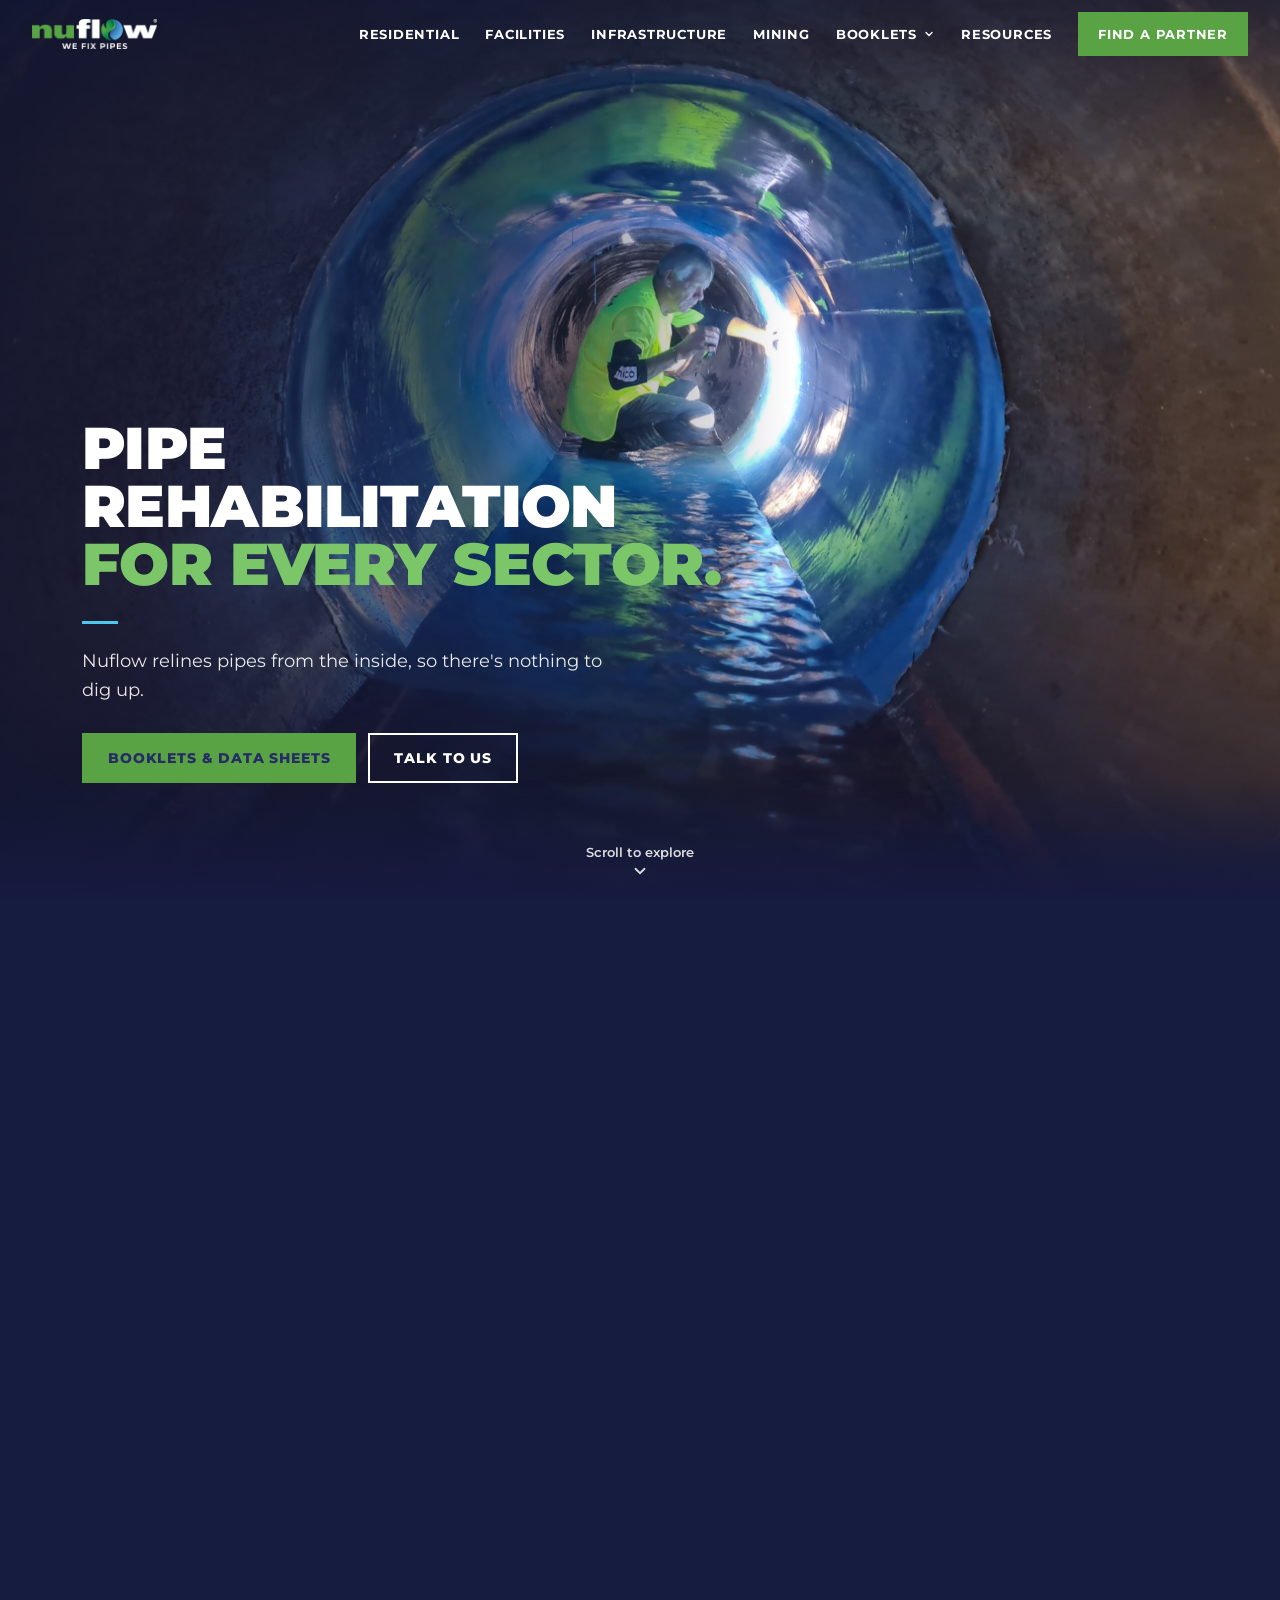
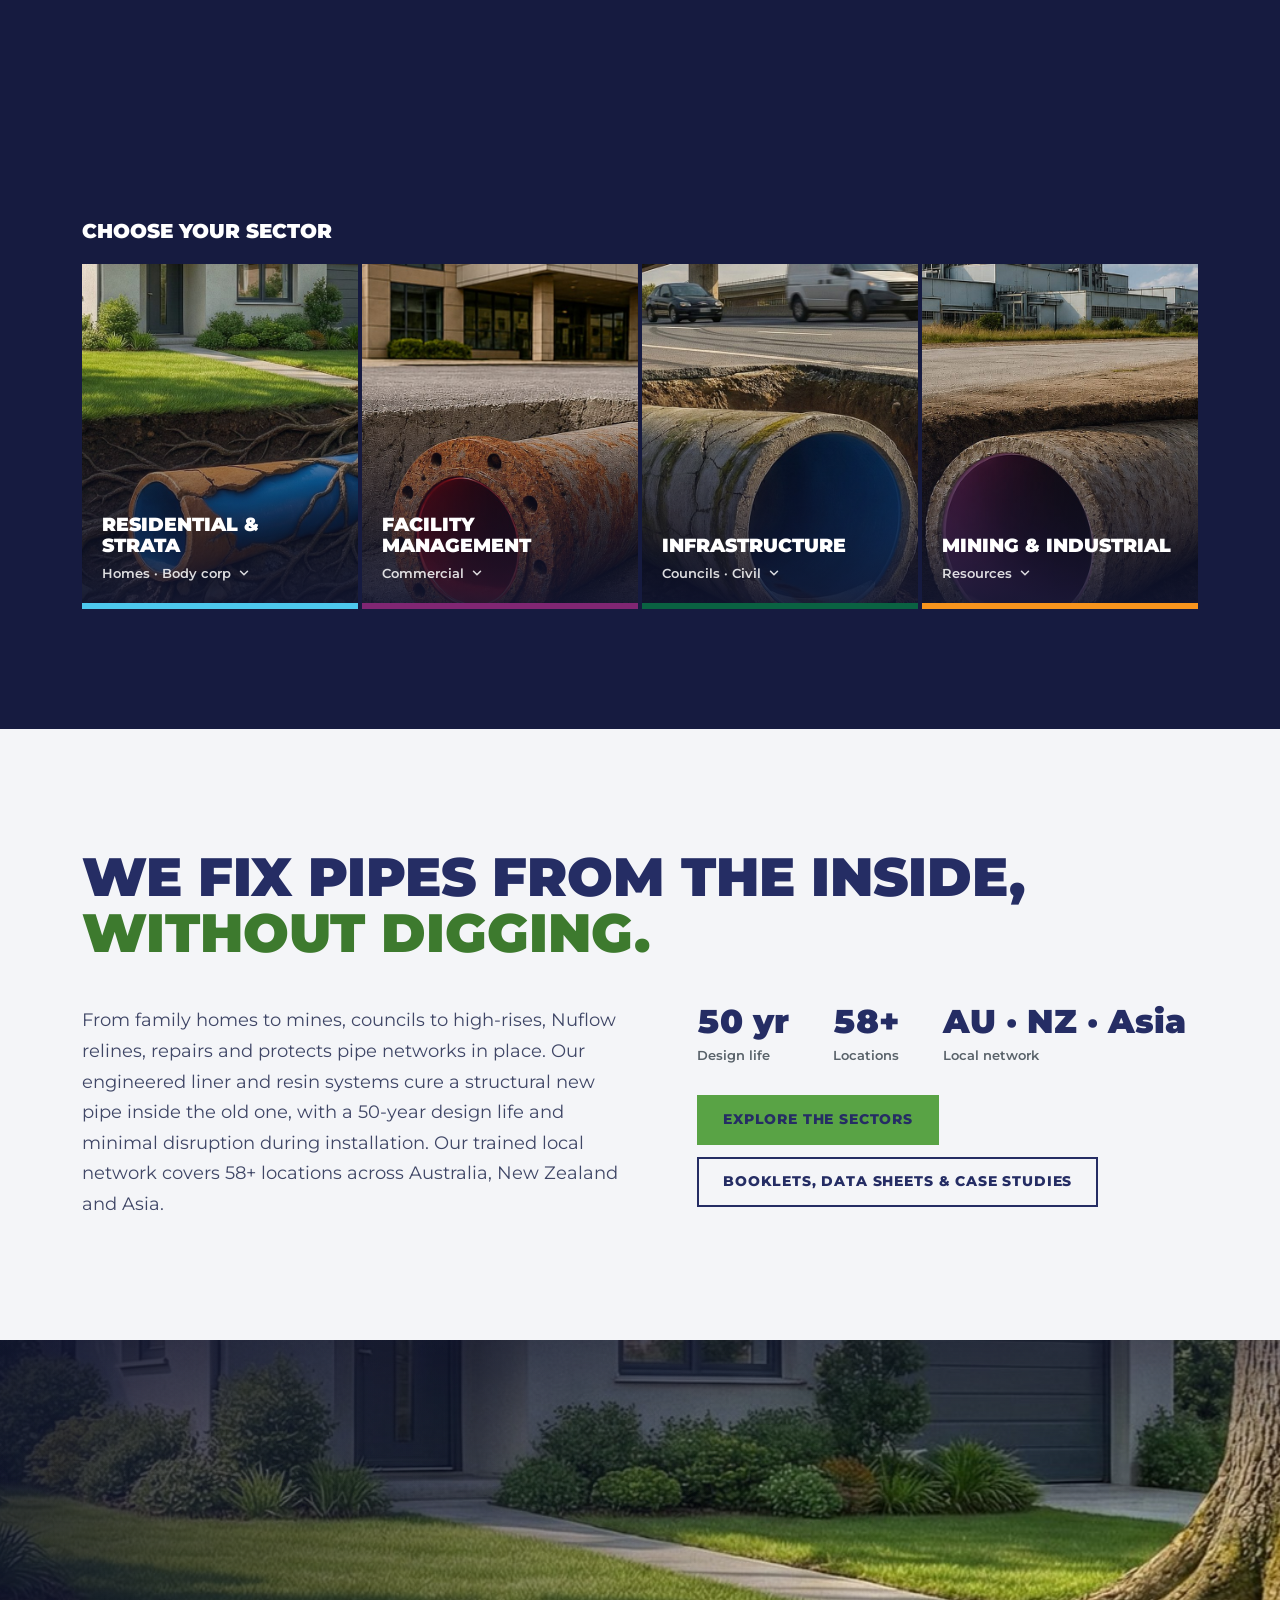
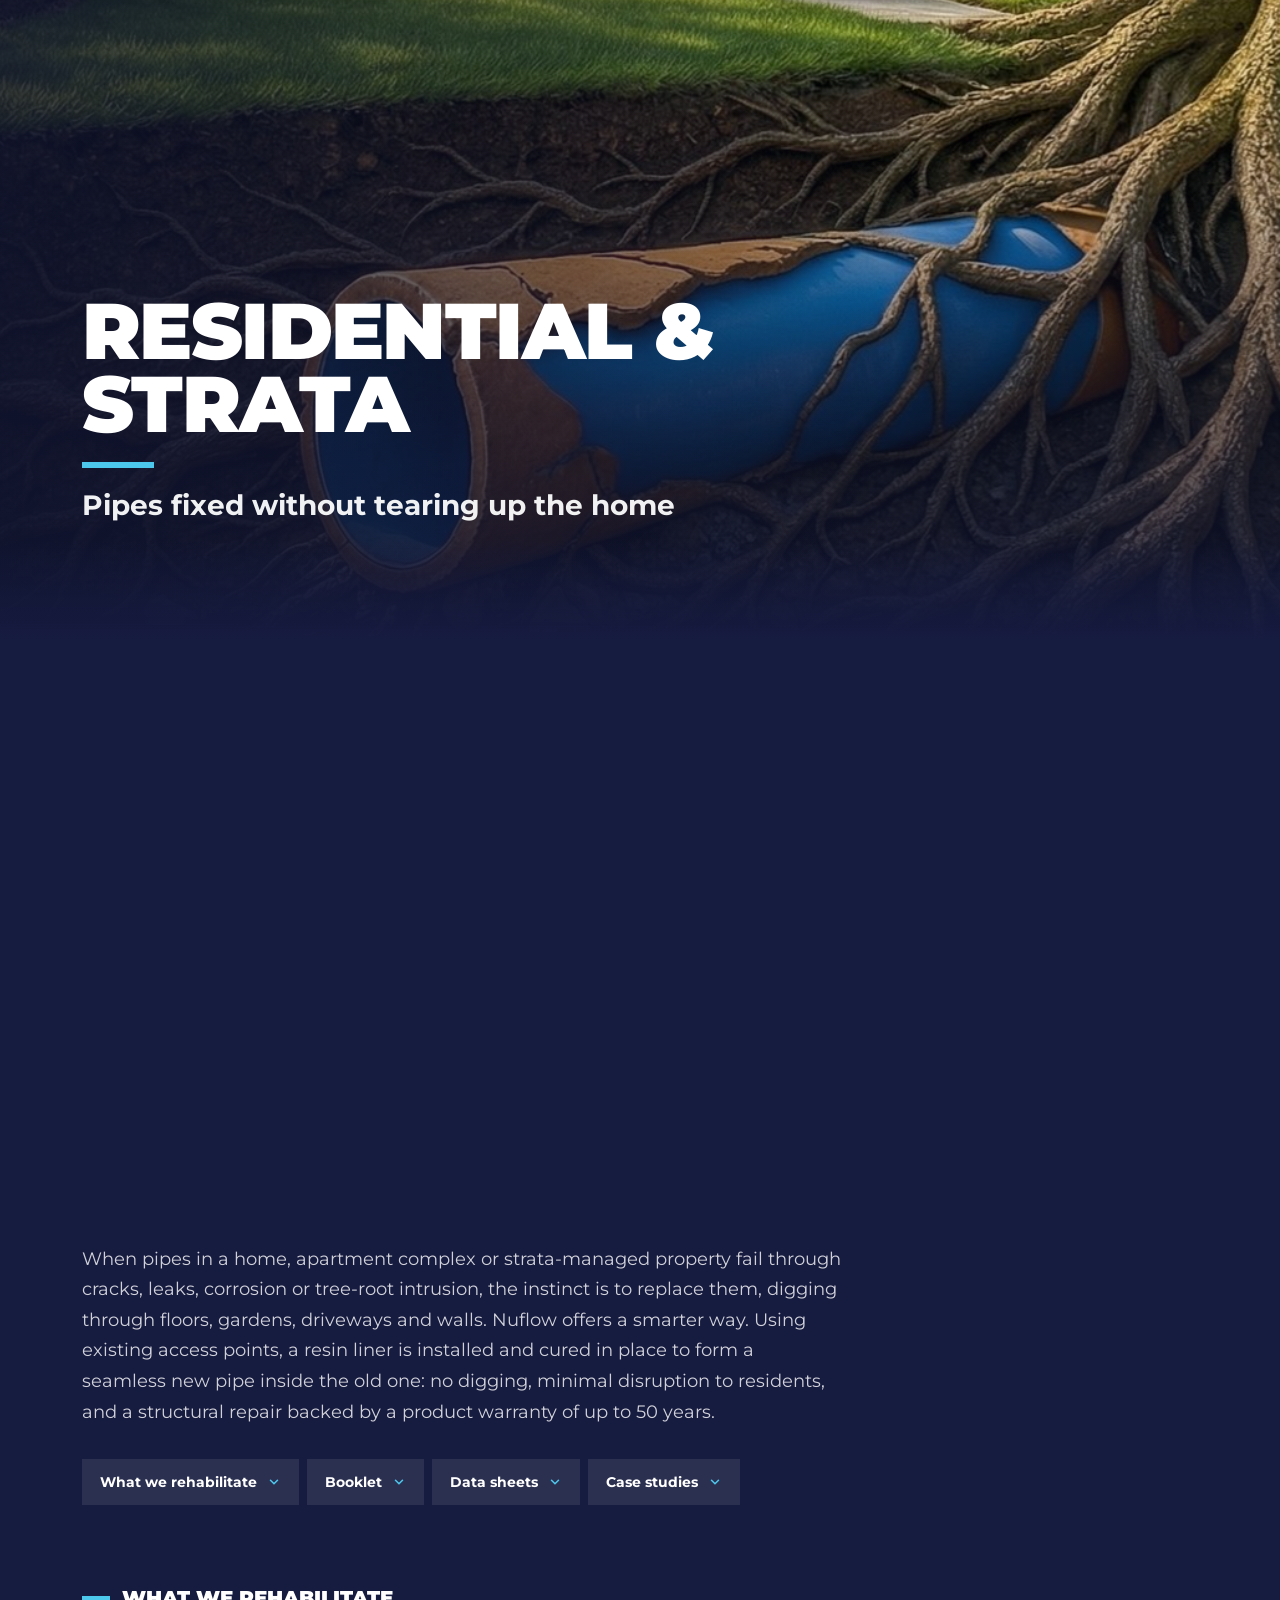
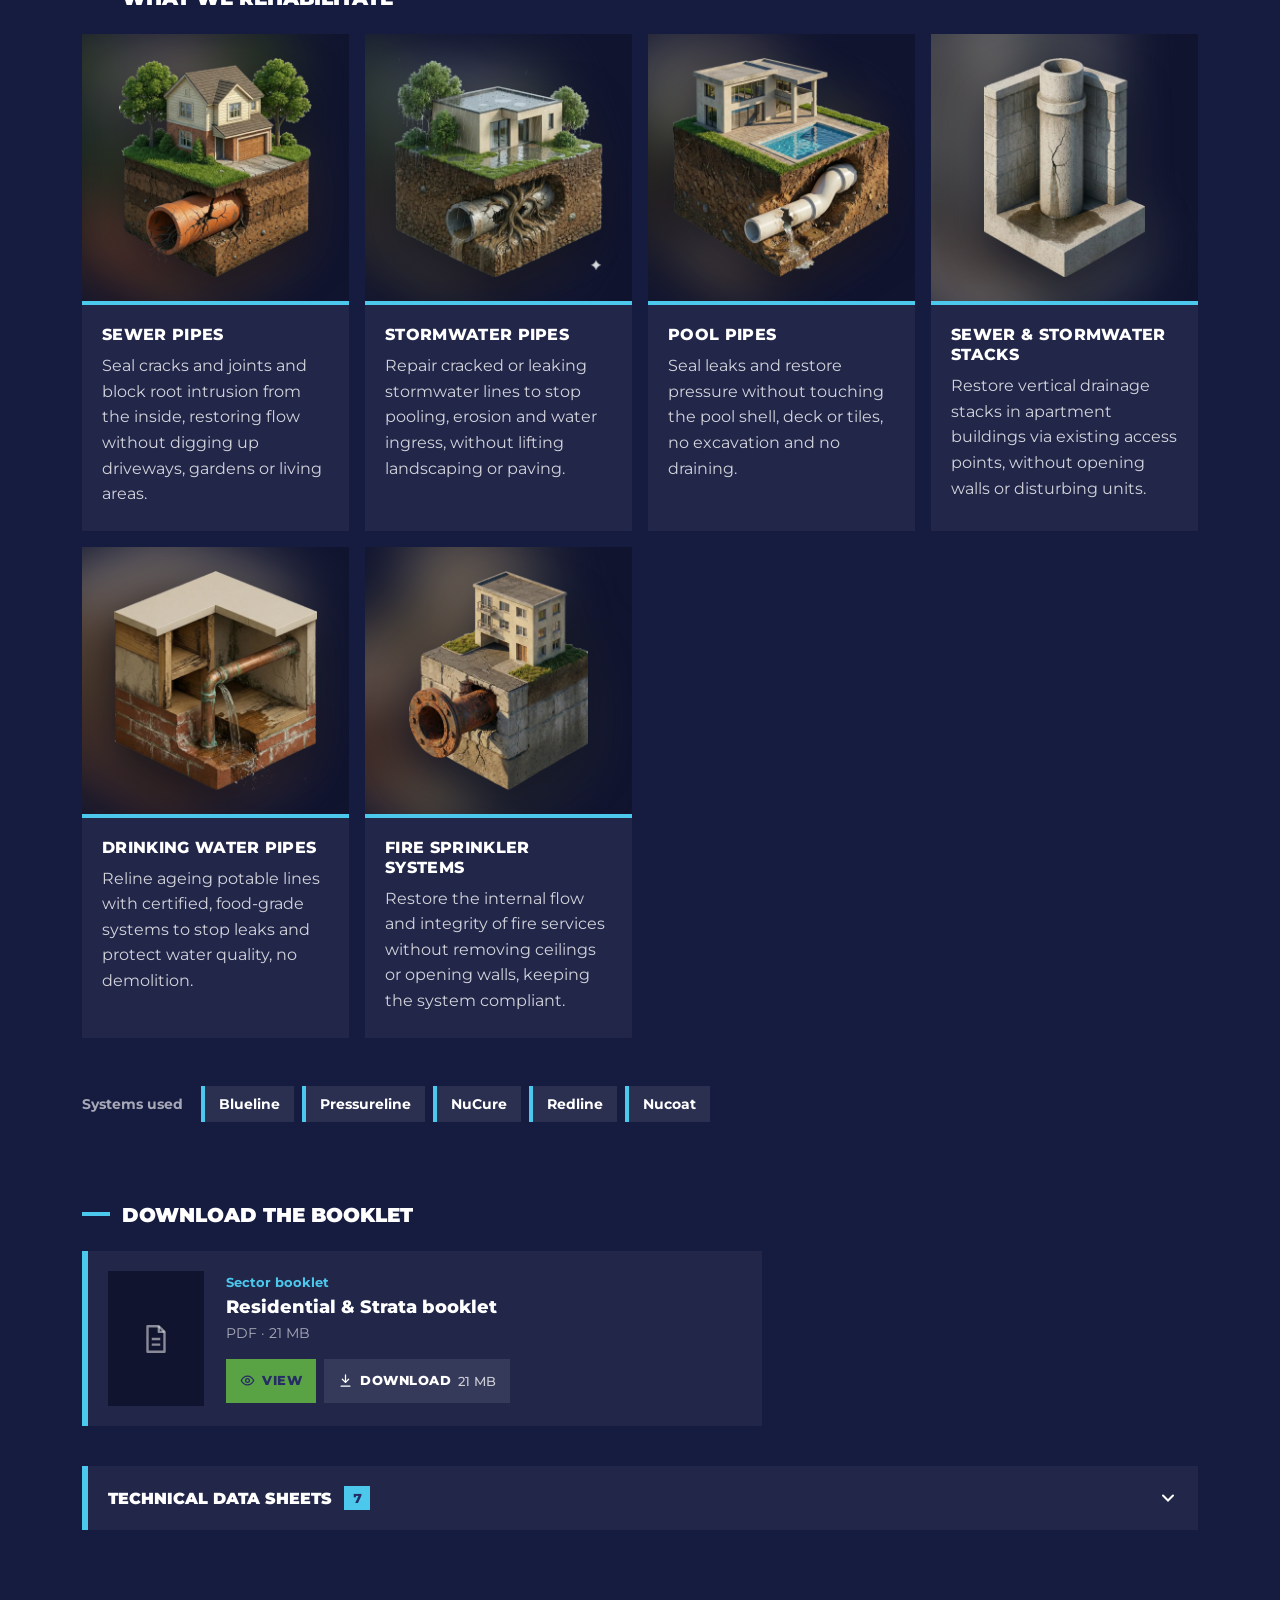
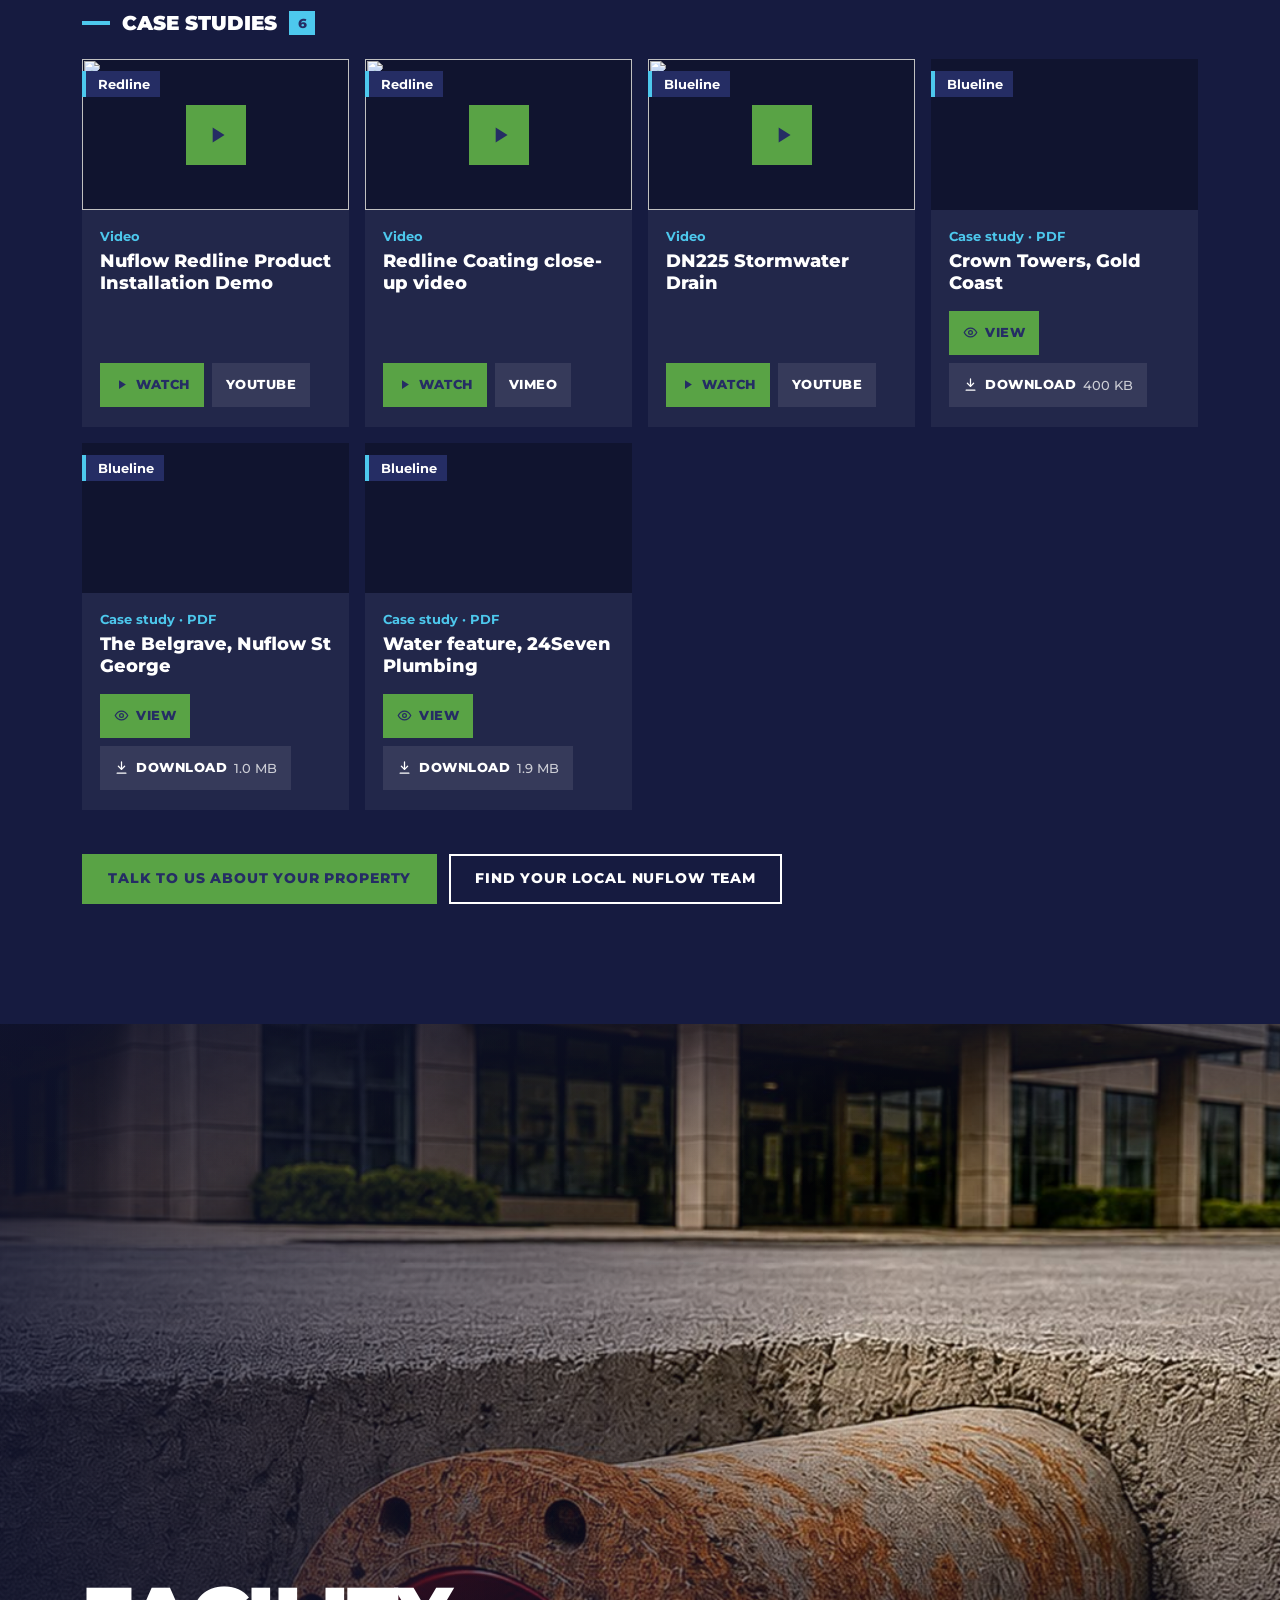
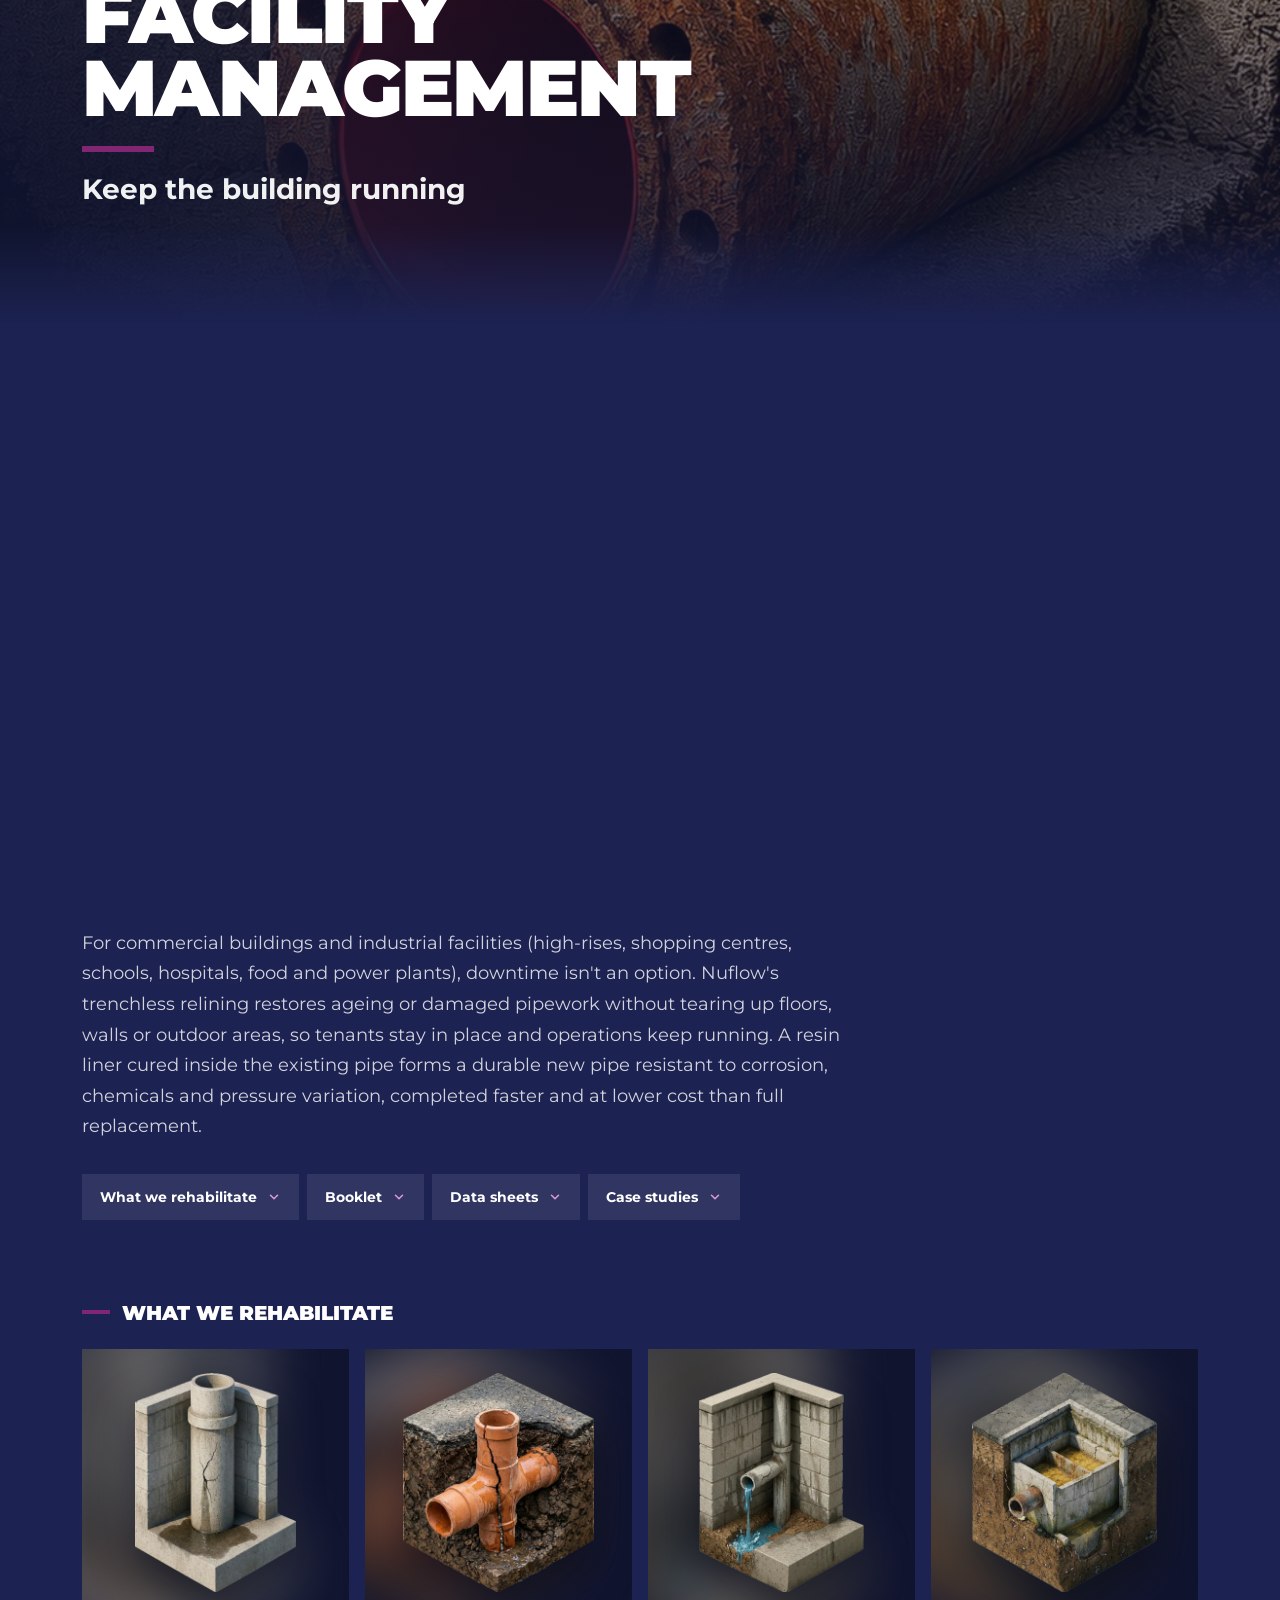
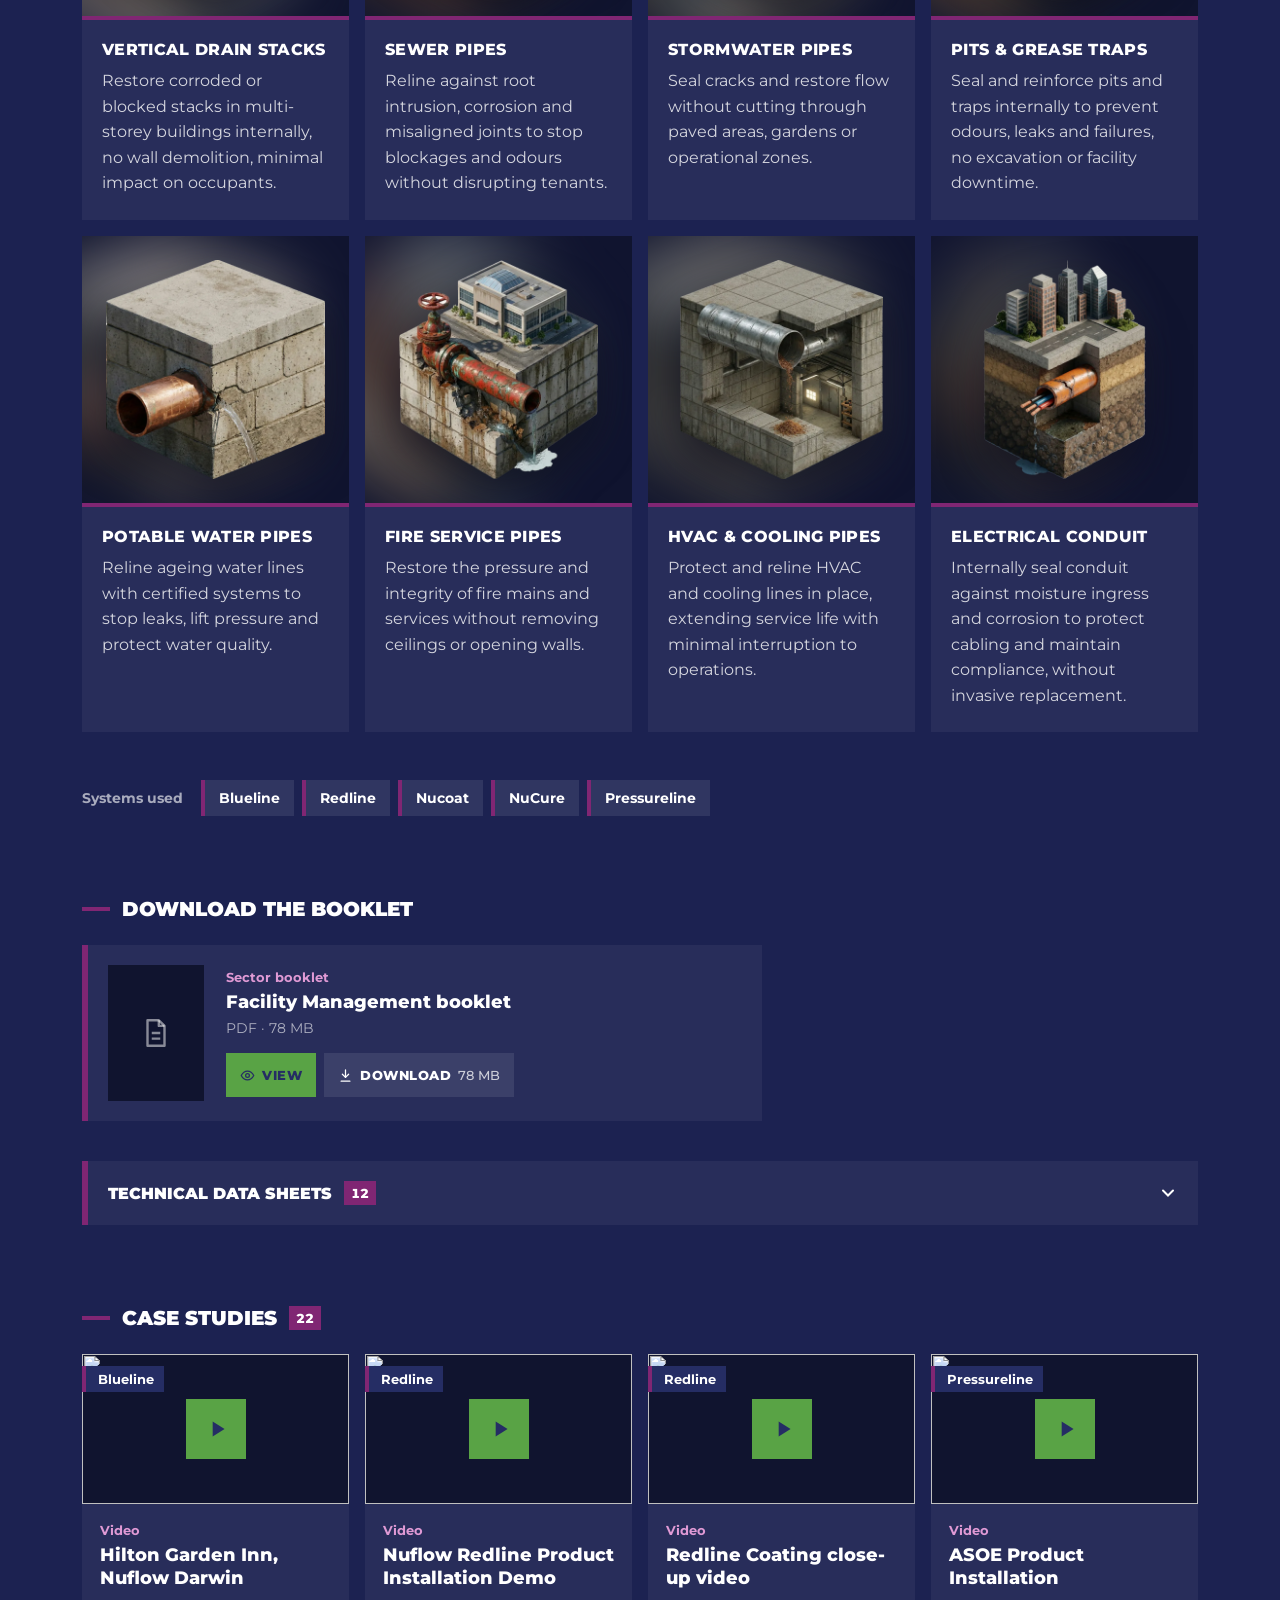
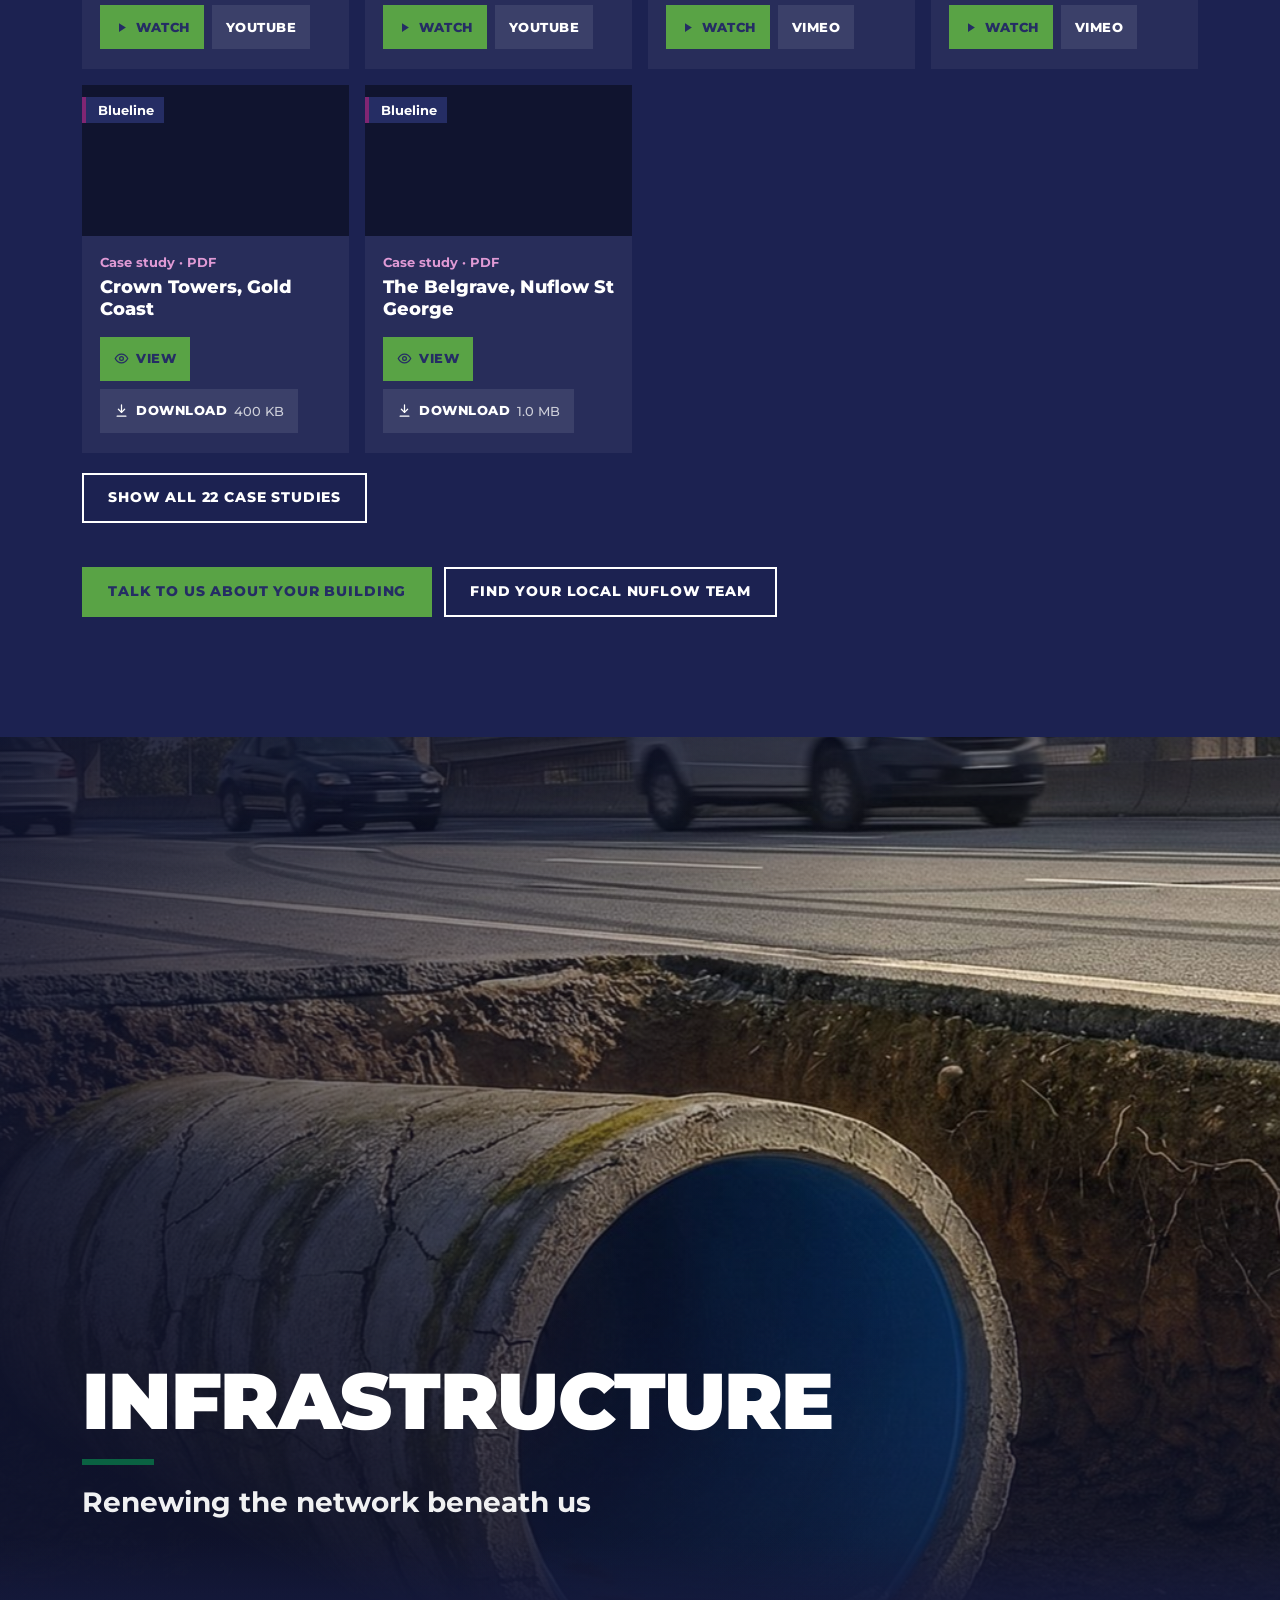
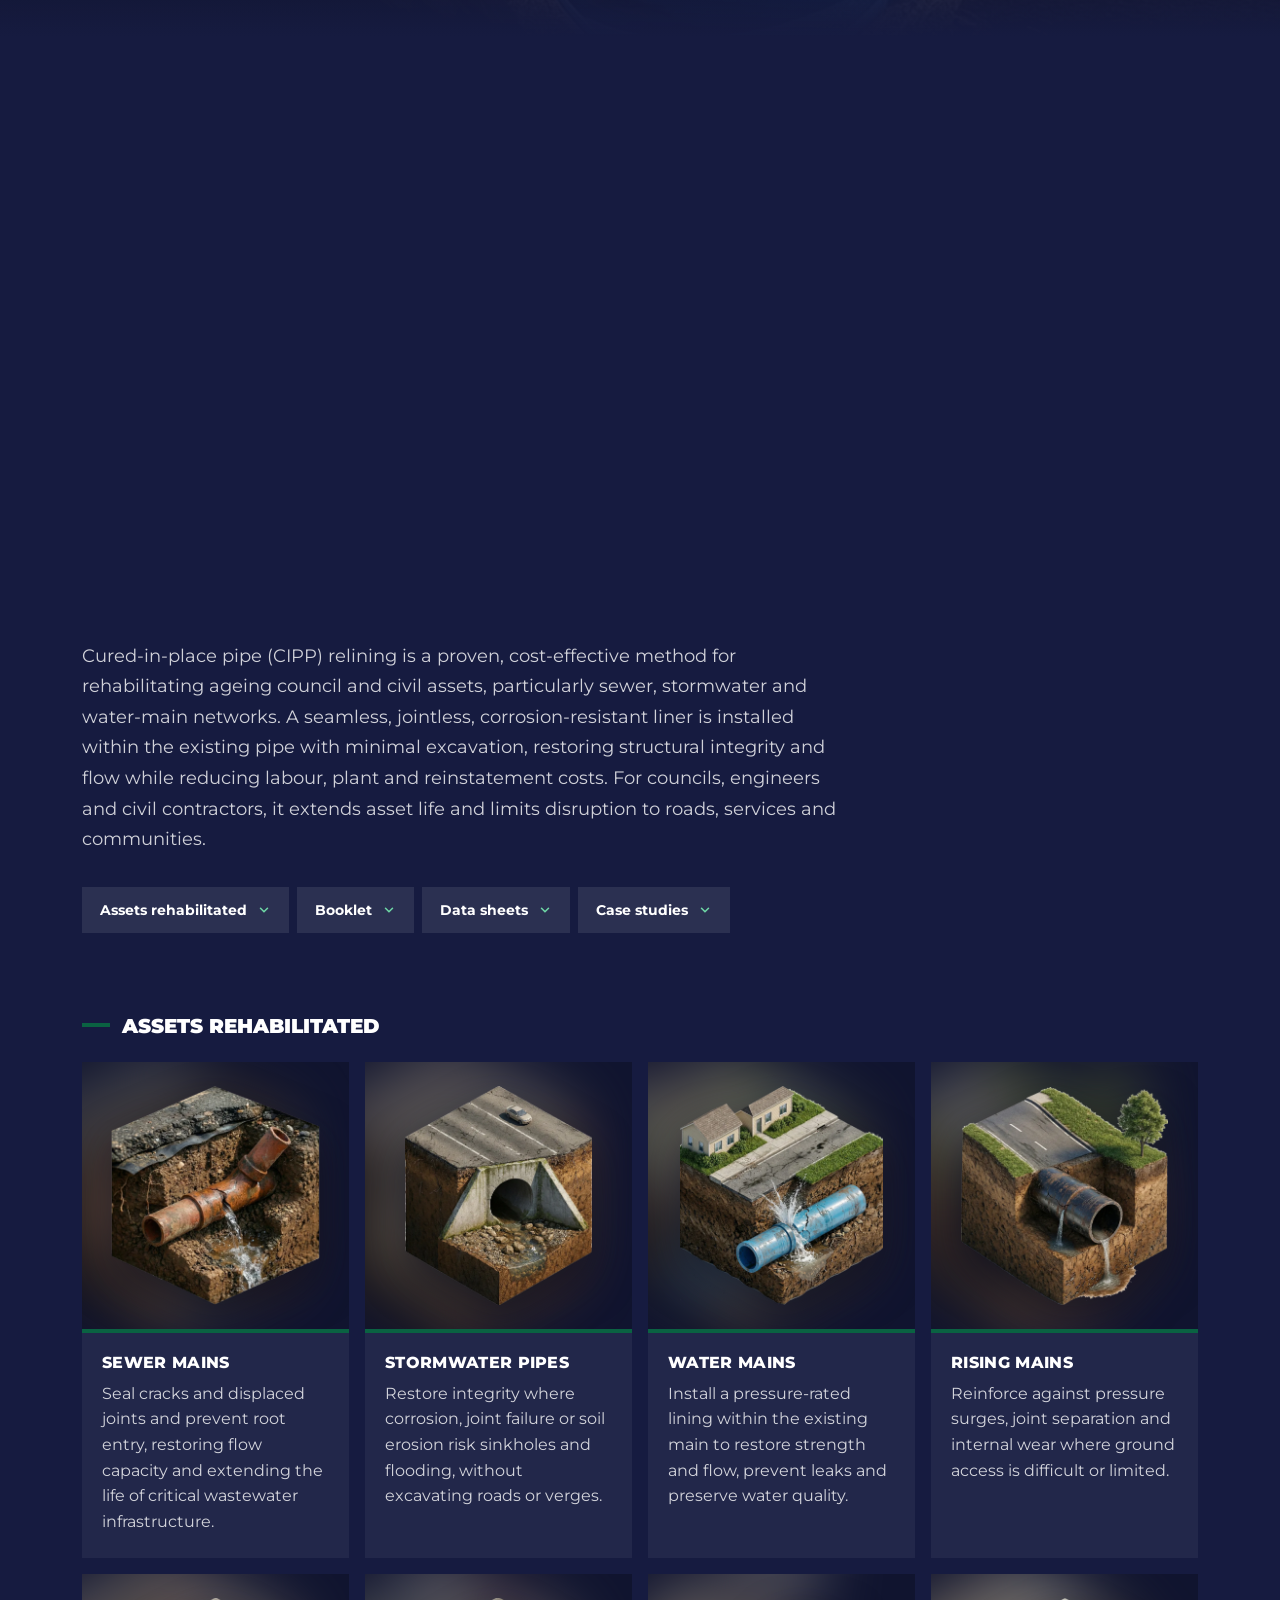
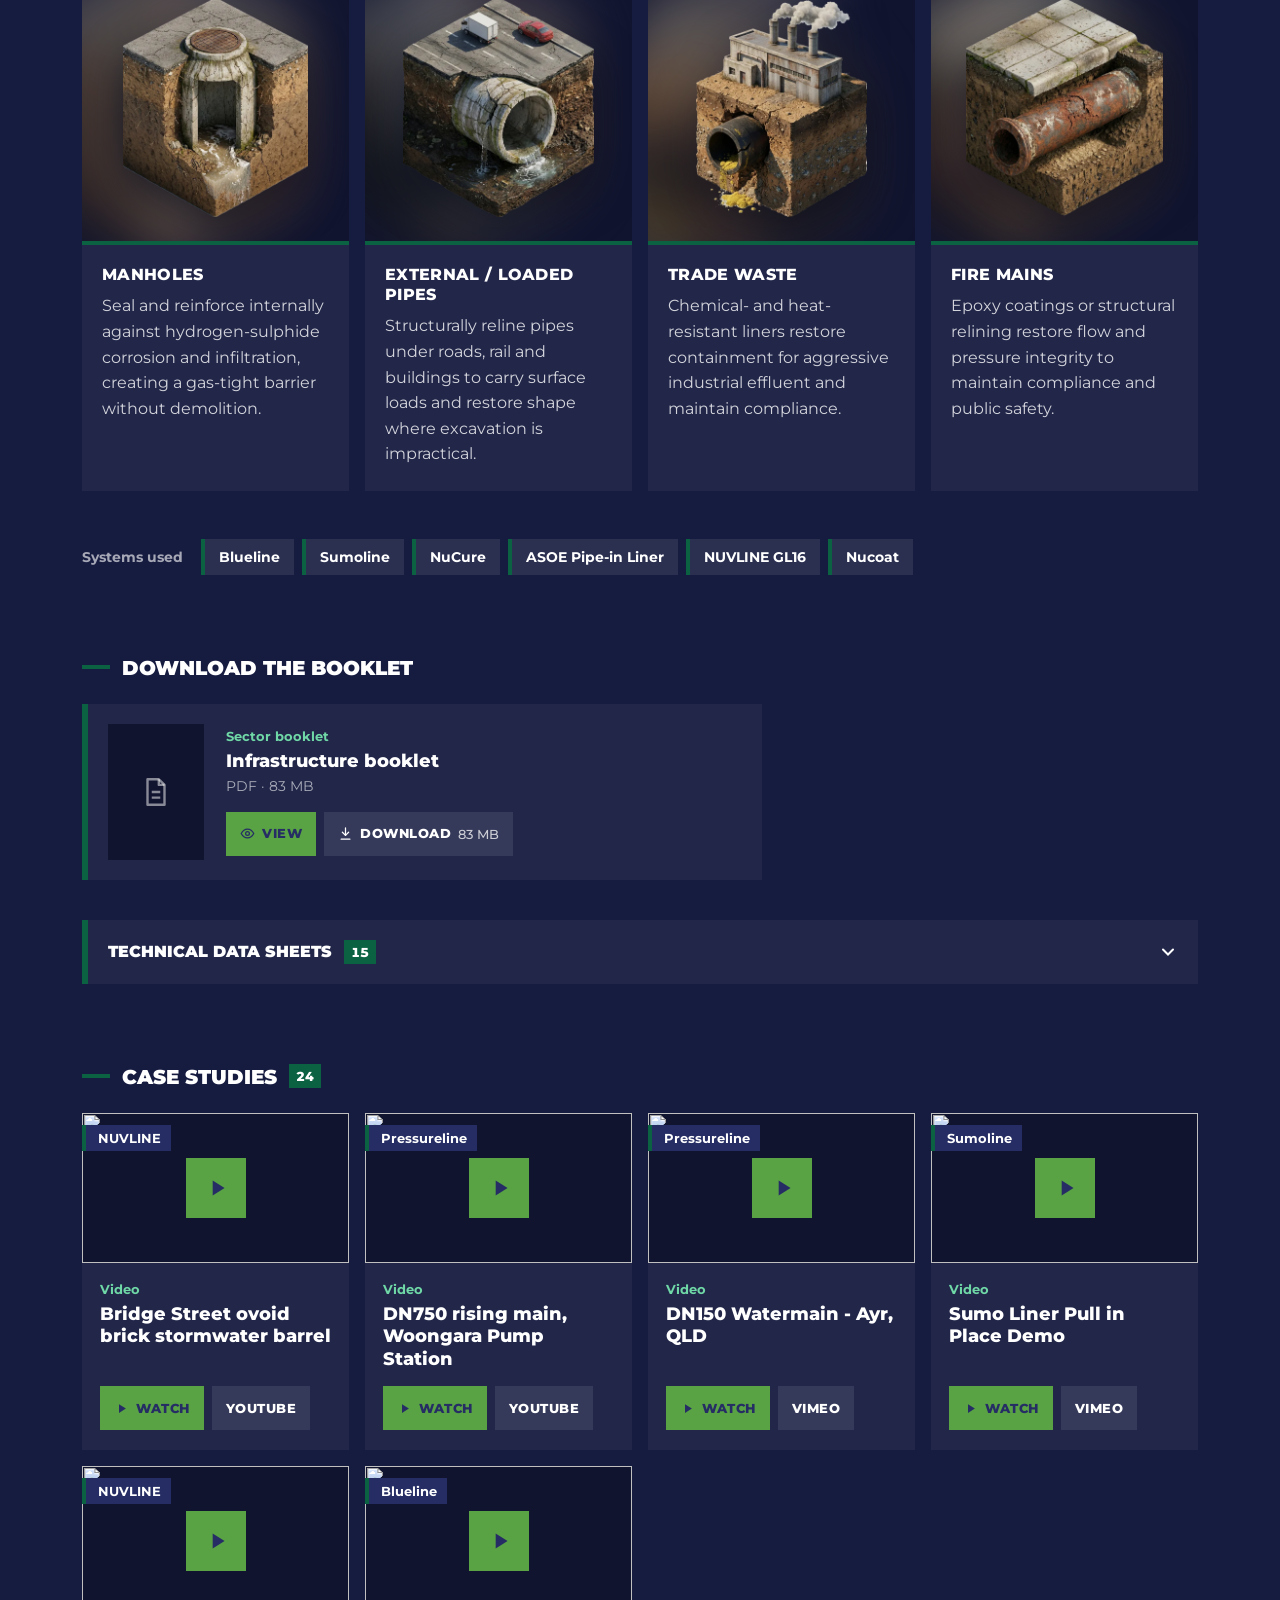
==== commit a7554fe0: "Live page: ambient asset cards and installation photo carousels Copies the preview over index.html s" ====
--- a/index.html
+++ b/index.html
@@ -9,7 +9,8 @@
 <link rel="icon" type="image/png" href="assets/img/nuflow-logo.png">
 <link rel="preconnect" href="https://fonts.googleapis.com"><link rel="preconnect" href="https://fonts.gstatic.com" crossorigin>
 <link href="https://fonts.googleapis.com/css2?family=Montserrat:wght@400;500;600;700;800;900&display=swap" rel="stylesheet">
-<link rel="stylesheet" href="assets/css/landing.css?v=4">
+<link rel="stylesheet" href="assets/css/landing.css?v=5">
+<link rel="stylesheet" href="assets/css/circular-carousel.css?v=1">
 <script>document.documentElement.classList.add('js')</script>
 </head>
 <body>
@@ -96,14 +97,15 @@
     <nav class="jump reveal" aria-label="Residential and Strata: jump to"></nav>
     <h3 class="s-subhead reveal" id="residential-assets">What we rehabilitate</h3>
     <div class="asset-grid">
-      <div class="asset reveal"><div class="asset-img"><img loading="lazy" referrerpolicy="no-referrer" src="https://drive.google.com/thumbnail?id=1AJIzciDYqcRiOEYDXn1qql2_ksQuPxXM&amp;sz=w1000" alt="Sewer pipes" onerror="this.closest('.asset').classList.add('noimg')"></div><div class="asset-body"><h4>Sewer pipes</h4><p>Seal cracks and joints and block root intrusion from the inside, restoring flow without digging up driveways, gardens or living areas.</p></div></div>
-      <div class="asset reveal"><div class="asset-img"><img loading="lazy" referrerpolicy="no-referrer" src="https://drive.google.com/thumbnail?id=1F-q5LPPIegWjkuwPu2co8CsF3bQ2r_Ui&amp;sz=w1000" alt="Stormwater pipes" onerror="this.closest('.asset').classList.add('noimg')"></div><div class="asset-body"><h4>Stormwater pipes</h4><p>Repair cracked or leaking stormwater lines to stop pooling, erosion and water ingress, without lifting landscaping or paving.</p></div></div>
-      <div class="asset reveal"><div class="asset-img"><img loading="lazy" referrerpolicy="no-referrer" src="https://drive.google.com/thumbnail?id=1r7LTRLvVxhM55keKiYDNU-VQkexj8E07&amp;sz=w1000" alt="Pool pipes" onerror="this.closest('.asset').classList.add('noimg')"></div><div class="asset-body"><h4>Pool pipes</h4><p>Seal leaks and restore pressure without touching the pool shell, deck or tiles, no excavation and no draining.</p></div></div>
-      <div class="asset reveal"><div class="asset-img"><img loading="lazy" referrerpolicy="no-referrer" src="https://drive.google.com/thumbnail?id=1X7ddw9QASjmvPUG6MfHe6s8ypCygHOPA&amp;sz=w1000" alt="Sewer &amp; stormwater stacks" onerror="this.closest('.asset').classList.add('noimg')"></div><div class="asset-body"><h4>Sewer &amp; stormwater stacks</h4><p>Restore vertical drainage stacks in apartment buildings via existing access points, without opening walls or disturbing units.</p></div></div>
-      <div class="asset reveal"><div class="asset-img"><img loading="lazy" referrerpolicy="no-referrer" src="https://drive.google.com/thumbnail?id=1iRWBxEygbSsgIvz6GNUX4z_bNHxia-rP&amp;sz=w1000" alt="Drinking water pipes" onerror="this.closest('.asset').classList.add('noimg')"></div><div class="asset-body"><h4>Drinking water pipes</h4><p>Reline ageing potable lines with certified, food-grade systems to stop leaks and protect water quality, no demolition.</p></div></div>
-      <div class="asset reveal"><div class="asset-img"><img loading="lazy" referrerpolicy="no-referrer" src="https://drive.google.com/thumbnail?id=1CMq72OCeZppV1miveb5iwOZJsW_iH675&amp;sz=w1000" alt="Fire sprinkler systems" onerror="this.closest('.asset').classList.add('noimg')"></div><div class="asset-body"><h4>Fire sprinkler systems</h4><p>Restore the internal flow and integrity of fire services without removing ceilings or opening walls, keeping the system compliant.</p></div></div>
+      <div class="asset reveal"><div class="asset-img"><img class="asset-glow" src="assets/img/assets/residential-sewer-pipes-glow.webp" alt="" aria-hidden="true"><img class="asset-obj" loading="lazy" src="assets/img/assets/residential-sewer-pipes.webp" width="796" height="900" alt="Sewer pipes" onerror="this.closest('.asset').classList.add('noimg')"></div><div class="asset-body"><h4>Sewer pipes</h4><p>Seal cracks and joints and block root intrusion from the inside, restoring flow without digging up driveways, gardens or living areas.</p></div></div>
+      <div class="asset reveal"><div class="asset-img"><img class="asset-glow" src="assets/img/assets/residential-stormwater-pipes-glow.webp" alt="" aria-hidden="true"><img class="asset-obj" loading="lazy" src="assets/img/assets/residential-stormwater-pipes.webp" width="900" height="900" alt="Stormwater pipes" onerror="this.closest('.asset').classList.add('noimg')"></div><div class="asset-body"><h4>Stormwater pipes</h4><p>Repair cracked or leaking stormwater lines to stop pooling, erosion and water ingress, without lifting landscaping or paving.</p></div></div>
+      <div class="asset reveal"><div class="asset-img"><img class="asset-glow" src="assets/img/assets/residential-pool-pipes-glow.webp" alt="" aria-hidden="true"><img class="asset-obj" loading="lazy" src="assets/img/assets/residential-pool-pipes.webp" width="900" height="900" alt="Pool pipes" onerror="this.closest('.asset').classList.add('noimg')"></div><div class="asset-body"><h4>Pool pipes</h4><p>Seal leaks and restore pressure without touching the pool shell, deck or tiles, no excavation and no draining.</p></div></div>
+      <div class="asset reveal"><div class="asset-img"><img class="asset-glow" src="assets/img/assets/residential-sewer-and-stormwater-stacks-glow.webp" alt="" aria-hidden="true"><img class="asset-obj" loading="lazy" src="assets/img/assets/residential-sewer-and-stormwater-stacks.webp" width="660" height="900" alt="Sewer &amp; stormwater stacks" onerror="this.closest('.asset').classList.add('noimg')"></div><div class="asset-body"><h4>Sewer &amp; stormwater stacks</h4><p>Restore vertical drainage stacks in apartment buildings via existing access points, without opening walls or disturbing units.</p></div></div>
+      <div class="asset reveal"><div class="asset-img"><img class="asset-glow" src="assets/img/assets/residential-drinking-water-pipes-glow.webp" alt="" aria-hidden="true"><img class="asset-obj" loading="lazy" src="assets/img/assets/residential-drinking-water-pipes.webp" width="833" height="900" alt="Drinking water pipes" onerror="this.closest('.asset').classList.add('noimg')"></div><div class="asset-body"><h4>Drinking water pipes</h4><p>Reline ageing potable lines with certified, food-grade systems to stop leaks and protect water quality, no demolition.</p></div></div>
+      <div class="asset reveal"><div class="asset-img"><img class="asset-glow" src="assets/img/assets/residential-fire-sprinkler-systems-glow.webp" alt="" aria-hidden="true"><img class="asset-obj" loading="lazy" src="assets/img/assets/residential-fire-sprinkler-systems.webp" width="735" height="900" alt="Fire sprinkler systems" onerror="this.closest('.asset').classList.add('noimg')"></div><div class="asset-body"><h4>Fire sprinkler systems</h4><p>Restore the internal flow and integrity of fire services without removing ceilings or opening walls, keeping the system compliant.</p></div></div>
     </div>
     <div class="s-products reveal"><h3 class="s-label">Systems used</h3><div class="chips"><span class="chip">Blueline</span><span class="chip">Pressureline</span><span class="chip">NuCure</span><span class="chip">Redline</span><span class="chip">Nucoat</span></div></div>
+    <div class="installs" data-sector="residential" hidden><h3 class="s-subhead reveal" id="residential-installs">Installation photos</h3><div class="installs-ring"></div></div>
     <div class="res-sector" data-sector="residential"></div>
     <div class="s-cta reveal"><a class="btn-primary" href="https://nuflow.net/contact/" target="_blank" rel="noopener">Talk to us about your property</a><a class="btn-ghost" href="https://nuflow.net/find-us/" target="_blank" rel="noopener">Find your local Nuflow team</a></div>
   </div>
@@ -125,16 +127,17 @@
     <nav class="jump reveal" aria-label="Facility Management: jump to"></nav>
     <h3 class="s-subhead reveal" id="facility-assets">What we rehabilitate</h3>
     <div class="asset-grid">
-      <div class="asset reveal"><div class="asset-img"><img loading="lazy" referrerpolicy="no-referrer" src="https://drive.google.com/thumbnail?id=1X7ddw9QASjmvPUG6MfHe6s8ypCygHOPA&amp;sz=w1000" alt="Vertical drain stacks" onerror="this.closest('.asset').classList.add('noimg')"></div><div class="asset-body"><h4>Vertical drain stacks</h4><p>Restore corroded or blocked stacks in multi-storey buildings internally, no wall demolition, minimal impact on occupants.</p></div></div>
-      <div class="asset reveal"><div class="asset-img"><img loading="lazy" referrerpolicy="no-referrer" src="https://drive.google.com/thumbnail?id=1_dlwjkoKk7GZN4TUcFzUuNYid5x1NzmC&amp;sz=w1000" alt="Sewer pipes" onerror="this.closest('.asset').classList.add('noimg')"></div><div class="asset-body"><h4>Sewer pipes</h4><p>Reline against root intrusion, corrosion and misaligned joints to stop blockages and odours without disrupting tenants.</p></div></div>
-      <div class="asset reveal"><div class="asset-img"><img loading="lazy" referrerpolicy="no-referrer" src="https://drive.google.com/thumbnail?id=1Sc0Uh__AGuUBL6d_gGs5AmZoLZaQ8Fhz&amp;sz=w1000" alt="Stormwater pipes" onerror="this.closest('.asset').classList.add('noimg')"></div><div class="asset-body"><h4>Stormwater pipes</h4><p>Seal cracks and restore flow without cutting through paved areas, gardens or operational zones.</p></div></div>
-      <div class="asset reveal"><div class="asset-img"><img loading="lazy" referrerpolicy="no-referrer" src="https://drive.google.com/thumbnail?id=1gRzChA-aXnkcxySoAfk5VBc7H2aaPD7L&amp;sz=w1000" alt="Pits &amp; grease traps" onerror="this.closest('.asset').classList.add('noimg')"></div><div class="asset-body"><h4>Pits &amp; grease traps</h4><p>Seal and reinforce pits and traps internally to prevent odours, leaks and failures, no excavation or facility downtime.</p></div></div>
-      <div class="asset reveal"><div class="asset-img"><img loading="lazy" referrerpolicy="no-referrer" src="https://drive.google.com/thumbnail?id=1sOqasw5JnncngrJQTA655Rhx_Qw3CJs7&amp;sz=w1000" alt="Potable water pipes" onerror="this.closest('.asset').classList.add('noimg')"></div><div class="asset-body"><h4>Potable water pipes</h4><p>Reline ageing water lines with certified systems to stop leaks, lift pressure and protect water quality.</p></div></div>
-      <div class="asset reveal"><div class="asset-img"><img loading="lazy" referrerpolicy="no-referrer" src="https://drive.google.com/thumbnail?id=1T6lFmgo7NFf1T4SAfaoUpxchCu-MpXbV&amp;sz=w1000" alt="Fire service pipes" onerror="this.closest('.asset').classList.add('noimg')"></div><div class="asset-body"><h4>Fire service pipes</h4><p>Restore the pressure and integrity of fire mains and services without removing ceilings or opening walls.</p></div></div>
-      <div class="asset reveal"><div class="asset-img"><img loading="lazy" referrerpolicy="no-referrer" src="https://drive.google.com/thumbnail?id=19cWK2Abg8SQq5k5EdsQRUIllZ3b-cnOP&amp;sz=w1000" alt="HVAC &amp; cooling pipes" onerror="this.closest('.asset').classList.add('noimg')"></div><div class="asset-body"><h4>HVAC &amp; cooling pipes</h4><p>Protect and reline HVAC and cooling lines in place, extending service life with minimal interruption to operations.</p></div></div>
-      <div class="asset reveal"><div class="asset-img"><img loading="lazy" referrerpolicy="no-referrer" src="https://drive.google.com/thumbnail?id=1bUqTPnHwaij5-6ZbNVTvRNxn1QoyEsSJ&amp;sz=w1000" alt="Electrical conduit" onerror="this.closest('.asset').classList.add('noimg')"></div><div class="asset-body"><h4>Electrical conduit</h4><p>Internally seal conduit against moisture ingress and corrosion to protect cabling and maintain compliance, without invasive replacement.</p></div></div>
+      <div class="asset reveal"><div class="asset-img"><img class="asset-glow" src="assets/img/assets/facility-vertical-drain-stacks-glow.webp" alt="" aria-hidden="true"><img class="asset-obj" loading="lazy" src="assets/img/assets/facility-vertical-drain-stacks.webp" width="660" height="900" alt="Vertical drain stacks" onerror="this.closest('.asset').classList.add('noimg')"></div><div class="asset-body"><h4>Vertical drain stacks</h4><p>Restore corroded or blocked stacks in multi-storey buildings internally, no wall demolition, minimal impact on occupants.</p></div></div>
+      <div class="asset reveal"><div class="asset-img"><img class="asset-glow" src="assets/img/assets/facility-sewer-pipes-glow.webp" alt="" aria-hidden="true"><img class="asset-obj" loading="lazy" src="assets/img/assets/facility-sewer-pipes.webp" width="783" height="900" alt="Sewer pipes" onerror="this.closest('.asset').classList.add('noimg')"></div><div class="asset-body"><h4>Sewer pipes</h4><p>Reline against root intrusion, corrosion and misaligned joints to stop blockages and odours without disrupting tenants.</p></div></div>
+      <div class="asset reveal"><div class="asset-img"><img class="asset-glow" src="assets/img/assets/facility-stormwater-pipes-glow.webp" alt="" aria-hidden="true"><img class="asset-obj" loading="lazy" src="assets/img/assets/facility-stormwater-pipes.webp" width="681" height="900" alt="Stormwater pipes" onerror="this.closest('.asset').classList.add('noimg')"></div><div class="asset-body"><h4>Stormwater pipes</h4><p>Seal cracks and restore flow without cutting through paved areas, gardens or operational zones.</p></div></div>
+      <div class="asset reveal"><div class="asset-img"><img class="asset-glow" src="assets/img/assets/facility-pits-and-grease-traps-glow.webp" alt="" aria-hidden="true"><img class="asset-obj" loading="lazy" src="assets/img/assets/facility-pits-and-grease-traps.webp" width="759" height="900" alt="Pits &amp; grease traps" onerror="this.closest('.asset').classList.add('noimg')"></div><div class="asset-body"><h4>Pits &amp; grease traps</h4><p>Seal and reinforce pits and traps internally to prevent odours, leaks and failures, no excavation or facility downtime.</p></div></div>
+      <div class="asset reveal"><div class="asset-img"><img class="asset-glow" src="assets/img/assets/facility-potable-water-pipes-glow.webp" alt="" aria-hidden="true"><img class="asset-obj" loading="lazy" src="assets/img/assets/facility-potable-water-pipes.webp" width="899" height="900" alt="Potable water pipes" onerror="this.closest('.asset').classList.add('noimg')"></div><div class="asset-body"><h4>Potable water pipes</h4><p>Reline ageing water lines with certified systems to stop leaks, lift pressure and protect water quality.</p></div></div>
+      <div class="asset reveal"><div class="asset-img"><img class="asset-glow" src="assets/img/assets/facility-fire-service-pipes-glow.webp" alt="" aria-hidden="true"><img class="asset-obj" loading="lazy" src="assets/img/assets/facility-fire-service-pipes.webp" width="821" height="900" alt="Fire service pipes" onerror="this.closest('.asset').classList.add('noimg')"></div><div class="asset-body"><h4>Fire service pipes</h4><p>Restore the pressure and integrity of fire mains and services without removing ceilings or opening walls.</p></div></div>
+      <div class="asset reveal"><div class="asset-img"><img class="asset-glow" src="assets/img/assets/facility-hvac-and-cooling-pipes-glow.webp" alt="" aria-hidden="true"><img class="asset-obj" loading="lazy" src="assets/img/assets/facility-hvac-and-cooling-pipes.webp" width="833" height="900" alt="HVAC &amp; cooling pipes" onerror="this.closest('.asset').classList.add('noimg')"></div><div class="asset-body"><h4>HVAC &amp; cooling pipes</h4><p>Protect and reline HVAC and cooling lines in place, extending service life with minimal interruption to operations.</p></div></div>
+      <div class="asset reveal"><div class="asset-img"><img class="asset-glow" src="assets/img/assets/facility-electrical-conduit-glow.webp" alt="" aria-hidden="true"><img class="asset-obj" loading="lazy" src="assets/img/assets/facility-electrical-conduit.webp" width="900" height="900" alt="Electrical conduit" onerror="this.closest('.asset').classList.add('noimg')"></div><div class="asset-body"><h4>Electrical conduit</h4><p>Internally seal conduit against moisture ingress and corrosion to protect cabling and maintain compliance, without invasive replacement.</p></div></div>
     </div>
     <div class="s-products reveal"><h3 class="s-label">Systems used</h3><div class="chips"><span class="chip">Blueline</span><span class="chip">Redline</span><span class="chip">Nucoat</span><span class="chip">NuCure</span><span class="chip">Pressureline</span></div></div>
+    <div class="installs" data-sector="facility" hidden><h3 class="s-subhead reveal" id="facility-installs">Installation photos</h3><div class="installs-ring"></div></div>
     <div class="res-sector" data-sector="facility"></div>
     <div class="s-cta reveal"><a class="btn-primary" href="https://nuflow.net/contact/" target="_blank" rel="noopener">Talk to us about your building</a><a class="btn-ghost" href="https://nuflow.net/find-us/" target="_blank" rel="noopener">Find your local Nuflow team</a></div>
   </div>
@@ -156,16 +159,17 @@
     <nav class="jump reveal" aria-label="Infrastructure: jump to"></nav>
     <h3 class="s-subhead reveal" id="infrastructure-assets">Assets rehabilitated</h3>
     <div class="asset-grid">
-      <div class="asset reveal"><div class="asset-img"><img loading="lazy" referrerpolicy="no-referrer" src="https://drive.google.com/thumbnail?id=1Mzo3305qRFmuclal-EBKkQRGKFAJVyr2&amp;sz=w1000" alt="Sewer mains" onerror="this.closest('.asset').classList.add('noimg')"></div><div class="asset-body"><h4>Sewer mains</h4><p>Seal cracks and displaced joints and prevent root entry, restoring flow capacity and extending the life of critical wastewater infrastructure.</p></div></div>
-      <div class="asset reveal"><div class="asset-img"><img loading="lazy" referrerpolicy="no-referrer" src="https://drive.google.com/thumbnail?id=1qjOWUK1Qj7VWQAzZkZNU-3J_WHa3thVE&amp;sz=w1000" alt="Stormwater pipes" onerror="this.closest('.asset').classList.add('noimg')"></div><div class="asset-body"><h4>Stormwater pipes</h4><p>Restore integrity where corrosion, joint failure or soil erosion risk sinkholes and flooding, without excavating roads or verges.</p></div></div>
-      <div class="asset reveal"><div class="asset-img"><img loading="lazy" referrerpolicy="no-referrer" src="https://drive.google.com/thumbnail?id=15hn6rH-yDDILyiDF4o9gnNQ3qTSH_SLa&amp;sz=w1000" alt="Water mains" onerror="this.closest('.asset').classList.add('noimg')"></div><div class="asset-body"><h4>Water mains</h4><p>Install a pressure-rated lining within the existing main to restore strength and flow, prevent leaks and preserve water quality.</p></div></div>
-      <div class="asset reveal"><div class="asset-img"><img loading="lazy" referrerpolicy="no-referrer" src="https://drive.google.com/thumbnail?id=1RjFTF_nU4hDVWFeVtezB4VFklXTmq24j&amp;sz=w1000" alt="Rising mains" onerror="this.closest('.asset').classList.add('noimg')"></div><div class="asset-body"><h4>Rising mains</h4><p>Reinforce against pressure surges, joint separation and internal wear where ground access is difficult or limited.</p></div></div>
-      <div class="asset reveal"><div class="asset-img"><img loading="lazy" referrerpolicy="no-referrer" src="https://drive.google.com/thumbnail?id=1PZxCNEeFC9EyJi3g5lPHhsOIbt5p_dtW&amp;sz=w1000" alt="Manholes" onerror="this.closest('.asset').classList.add('noimg')"></div><div class="asset-body"><h4>Manholes</h4><p>Seal and reinforce internally against hydrogen-sulphide corrosion and infiltration, creating a gas-tight barrier without demolition.</p></div></div>
-      <div class="asset reveal"><div class="asset-img"><img loading="lazy" referrerpolicy="no-referrer" src="https://drive.google.com/thumbnail?id=199JC1CbJBC6kY06jGWCL7P1CQneXmewd&amp;sz=w1000" alt="External / loaded pipes" onerror="this.closest('.asset').classList.add('noimg')"></div><div class="asset-body"><h4>External / loaded pipes</h4><p>Structurally reline pipes under roads, rail and buildings to carry surface loads and restore shape where excavation is impractical.</p></div></div>
-      <div class="asset reveal"><div class="asset-img"><img loading="lazy" referrerpolicy="no-referrer" src="https://drive.google.com/thumbnail?id=1KE_5zGoxkyKpxZtL2dKSUEESqcxWpxxf&amp;sz=w1000" alt="Trade waste" onerror="this.closest('.asset').classList.add('noimg')"></div><div class="asset-body"><h4>Trade waste</h4><p>Chemical- and heat-resistant liners restore containment for aggressive industrial effluent and maintain compliance.</p></div></div>
-      <div class="asset reveal"><div class="asset-img"><img loading="lazy" referrerpolicy="no-referrer" src="https://drive.google.com/thumbnail?id=1VVv9Tly6WmwhhBspXoSFSN1P_pY2bivE&amp;sz=w1000" alt="Fire mains" onerror="this.closest('.asset').classList.add('noimg')"></div><div class="asset-body"><h4>Fire mains</h4><p>Epoxy coatings or structural relining restore flow and pressure integrity to maintain compliance and public safety.</p></div></div>
+      <div class="asset reveal"><div class="asset-img"><img class="asset-glow" src="assets/img/assets/infrastructure-sewer-mains-glow.webp" alt="" aria-hidden="true"><img class="asset-obj" loading="lazy" src="assets/img/assets/infrastructure-sewer-mains.webp" width="856" height="900" alt="Sewer mains" onerror="this.closest('.asset').classList.add('noimg')"></div><div class="asset-body"><h4>Sewer mains</h4><p>Seal cracks and displaced joints and prevent root entry, restoring flow capacity and extending the life of critical wastewater infrastructure.</p></div></div>
+      <div class="asset reveal"><div class="asset-img"><img class="asset-glow" src="assets/img/assets/infrastructure-stormwater-pipes-glow.webp" alt="" aria-hidden="true"><img class="asset-obj" loading="lazy" src="assets/img/assets/infrastructure-stormwater-pipes.webp" width="771" height="900" alt="Stormwater pipes" onerror="this.closest('.asset').classList.add('noimg')"></div><div class="asset-body"><h4>Stormwater pipes</h4><p>Restore integrity where corrosion, joint failure or soil erosion risk sinkholes and flooding, without excavating roads or verges.</p></div></div>
+      <div class="asset reveal"><div class="asset-img"><img class="asset-glow" src="assets/img/assets/infrastructure-water-mains-glow.webp" alt="" aria-hidden="true"><img class="asset-obj" loading="lazy" src="assets/img/assets/infrastructure-water-mains.webp" width="833" height="900" alt="Water mains" onerror="this.closest('.asset').classList.add('noimg')"></div><div class="asset-body"><h4>Water mains</h4><p>Install a pressure-rated lining within the existing main to restore strength and flow, prevent leaks and preserve water quality.</p></div></div>
+      <div class="asset reveal"><div class="asset-img"><img class="asset-glow" src="assets/img/assets/infrastructure-rising-mains-glow.webp" alt="" aria-hidden="true"><img class="asset-obj" loading="lazy" src="assets/img/assets/infrastructure-rising-mains.webp" width="847" height="900" alt="Rising mains" onerror="this.closest('.asset').classList.add('noimg')"></div><div class="asset-body"><h4>Rising mains</h4><p>Reinforce against pressure surges, joint separation and internal wear where ground access is difficult or limited.</p></div></div>
+      <div class="asset reveal"><div class="asset-img"><img class="asset-glow" src="assets/img/assets/infrastructure-manholes-glow.webp" alt="" aria-hidden="true"><img class="asset-obj" loading="lazy" src="assets/img/assets/infrastructure-manholes.webp" width="759" height="900" alt="Manholes" onerror="this.closest('.asset').classList.add('noimg')"></div><div class="asset-body"><h4>Manholes</h4><p>Seal and reinforce internally against hydrogen-sulphide corrosion and infiltration, creating a gas-tight barrier without demolition.</p></div></div>
+      <div class="asset reveal"><div class="asset-img"><img class="asset-glow" src="assets/img/assets/infrastructure-external-loaded-pipes-glow.webp" alt="" aria-hidden="true"><img class="asset-obj" loading="lazy" src="assets/img/assets/infrastructure-external-loaded-pipes.webp" width="783" height="900" alt="External / loaded pipes" onerror="this.closest('.asset').classList.add('noimg')"></div><div class="asset-body"><h4>External / loaded pipes</h4><p>Structurally reline pipes under roads, rail and buildings to carry surface loads and restore shape where excavation is impractical.</p></div></div>
+      <div class="asset reveal"><div class="asset-img"><img class="asset-glow" src="assets/img/assets/infrastructure-trade-waste-glow.webp" alt="" aria-hidden="true"><img class="asset-obj" loading="lazy" src="assets/img/assets/infrastructure-trade-waste.webp" width="703" height="900" alt="Trade waste" onerror="this.closest('.asset').classList.add('noimg')"></div><div class="asset-body"><h4>Trade waste</h4><p>Chemical- and heat-resistant liners restore containment for aggressive industrial effluent and maintain compliance.</p></div></div>
+      <div class="asset reveal"><div class="asset-img"><img class="asset-glow" src="assets/img/assets/infrastructure-fire-mains-glow.webp" alt="" aria-hidden="true"><img class="asset-obj" loading="lazy" src="assets/img/assets/infrastructure-fire-mains.webp" width="807" height="900" alt="Fire mains" onerror="this.closest('.asset').classList.add('noimg')"></div><div class="asset-body"><h4>Fire mains</h4><p>Epoxy coatings or structural relining restore flow and pressure integrity to maintain compliance and public safety.</p></div></div>
     </div>
     <div class="s-products reveal"><h3 class="s-label">Systems used</h3><div class="chips"><span class="chip">Blueline</span><span class="chip">Sumoline</span><span class="chip">NuCure</span><span class="chip">ASOE Pipe-in Liner</span><span class="chip">NUVLINE GL16</span><span class="chip">Nucoat</span></div></div>
+    <div class="installs" data-sector="infrastructure" hidden><h3 class="s-subhead reveal" id="infrastructure-installs">Installation photos</h3><div class="installs-ring"></div></div>
     <div class="res-sector" data-sector="infrastructure"></div>
     <div class="s-cta reveal"><a class="btn-primary" href="https://nuflow.net/contact/" target="_blank" rel="noopener">Discuss a project or specification</a><a class="btn-ghost" href="https://nuflow.net/find-us/" target="_blank" rel="noopener">Find your local Nuflow team</a></div>
   </div>
@@ -187,14 +191,15 @@
     <nav class="jump reveal" aria-label="Mining and Industrial: jump to"></nav>
     <h3 class="s-subhead reveal" id="mining-assets">Assets rehabilitated</h3>
     <div class="asset-grid">
-      <div class="asset reveal"><div class="asset-img"><img loading="lazy" referrerpolicy="no-referrer" src="https://drive.google.com/thumbnail?id=1VhRsk7chyU3-YMr6fqg_84GMsOZh3LCm&amp;sz=w1000" alt="Slurry &amp; tailings pipelines" onerror="this.closest('.asset').classList.add('noimg')"></div><div class="asset-body"><h4>Slurry &amp; tailings pipelines</h4><p>Rebuild abrasion- and erosion-worn lines between pits, plants and tailings facilities where wall loss leads to leaks or failure.</p></div></div>
-      <div class="asset reveal"><div class="asset-img"><img loading="lazy" referrerpolicy="no-referrer" src="https://drive.google.com/thumbnail?id=1ZvaWx6f5cY18-uhdlFMKbWyIFrIORZj8&amp;sz=w1000" alt="Chemical &amp; reagent lines" onerror="this.closest('.asset').classList.add('noimg')"></div><div class="asset-body"><h4>Chemical &amp; reagent lines</h4><p>Reline acid, alkali and reagent lines, often small-bore and running through confined corridors, where failure is high-risk.</p></div></div>
-      <div class="asset reveal"><div class="asset-img"><img loading="lazy" referrerpolicy="no-referrer" src="https://drive.google.com/thumbnail?id=1seBgShzVrS2kKWu3PDuw-SEXMMCMjy0P&amp;sz=w1000" alt="Trade waste &amp; effluent" onerror="this.closest('.asset').classList.add('noimg')"></div><div class="asset-body"><h4>Trade waste &amp; effluent</h4><p>Chemical- and heat-resistant liners restore aggressive effluent lines beneath slabs and treatment areas with limited access.</p></div></div>
-      <div class="asset reveal"><div class="asset-img"><img loading="lazy" referrerpolicy="no-referrer" src="https://drive.google.com/thumbnail?id=1-nBfzH8745IDu4FsGFkJoDj3Lagd-AF0&amp;sz=w1000" alt="Compressed air systems" onerror="this.closest('.asset').classList.add('noimg')"></div><div class="asset-body"><h4>Compressed air systems</h4><p>Reline and protect compressed-air lines against internal corrosion and condensate damage, maintaining pressure and reliability.</p></div></div>
-      <div class="asset reveal"><div class="asset-img"><img loading="lazy" referrerpolicy="no-referrer" src="https://drive.google.com/thumbnail?id=14U4Zzn2jUuPfHSSeZU2tUCKxqFS1bshf&amp;sz=w1000" alt="Rising mains" onerror="this.closest('.asset').classList.add('noimg')"></div><div class="asset-body"><h4>Rising mains</h4><p>Reinforce pressurised rising mains against surges, joint separation and internal wear where access is limited.</p></div></div>
-      <div class="asset reveal"><div class="asset-img"><img loading="lazy" referrerpolicy="no-referrer" src="https://drive.google.com/thumbnail?id=1X8-9XPnfGYpvgOmb7cJVkV5UQ8cnJRUS&amp;sz=w1000" alt="Cooling &amp; utility lines" onerror="this.closest('.asset').classList.add('noimg')"></div><div class="asset-body"><h4>Cooling &amp; utility lines</h4><p>Protect and reline steel cooling and utility lines in place, extending service life in high-wear plant environments.</p></div></div>
+      <div class="asset reveal"><div class="asset-img"><img class="asset-glow" src="assets/img/assets/mining-slurry-and-tailings-pipelines-glow.webp" alt="" aria-hidden="true"><img class="asset-obj" loading="lazy" src="assets/img/assets/mining-slurry-and-tailings-pipelines.webp" width="900" height="899" alt="Slurry &amp; tailings pipelines" onerror="this.closest('.asset').classList.add('noimg')"></div><div class="asset-body"><h4>Slurry &amp; tailings pipelines</h4><p>Rebuild abrasion- and erosion-worn lines between pits, plants and tailings facilities where wall loss leads to leaks or failure.</p></div></div>
+      <div class="asset reveal"><div class="asset-img"><img class="asset-glow" src="assets/img/assets/mining-chemical-and-reagent-lines-glow.webp" alt="" aria-hidden="true"><img class="asset-obj" loading="lazy" src="assets/img/assets/mining-chemical-and-reagent-lines.webp" width="750" height="900" alt="Chemical &amp; reagent lines" onerror="this.closest('.asset').classList.add('noimg')"></div><div class="asset-body"><h4>Chemical &amp; reagent lines</h4><p>Reline acid, alkali and reagent lines, often small-bore and running through confined corridors, where failure is high-risk.</p></div></div>
+      <div class="asset reveal"><div class="asset-img"><img class="asset-glow" src="assets/img/assets/mining-trade-waste-and-effluent-glow.webp" alt="" aria-hidden="true"><img class="asset-obj" loading="lazy" src="assets/img/assets/mining-trade-waste-and-effluent.webp" width="732" height="900" alt="Trade waste &amp; effluent" onerror="this.closest('.asset').classList.add('noimg')"></div><div class="asset-body"><h4>Trade waste &amp; effluent</h4><p>Chemical- and heat-resistant liners restore aggressive effluent lines beneath slabs and treatment areas with limited access.</p></div></div>
+      <div class="asset reveal"><div class="asset-img"><img class="asset-glow" src="assets/img/assets/mining-compressed-air-systems-glow.webp" alt="" aria-hidden="true"><img class="asset-obj" loading="lazy" src="assets/img/assets/mining-compressed-air-systems.webp" width="526" height="900" alt="Compressed air systems" onerror="this.closest('.asset').classList.add('noimg')"></div><div class="asset-body"><h4>Compressed air systems</h4><p>Reline and protect compressed-air lines against internal corrosion and condensate damage, maintaining pressure and reliability.</p></div></div>
+      <div class="asset reveal"><div class="asset-img"><img class="asset-glow" src="assets/img/assets/mining-rising-mains-glow.webp" alt="" aria-hidden="true"><img class="asset-obj" loading="lazy" src="assets/img/assets/mining-rising-mains.webp" width="892" height="717" alt="Rising mains" onerror="this.closest('.asset').classList.add('noimg')"></div><div class="asset-body"><h4>Rising mains</h4><p>Reinforce pressurised rising mains against surges, joint separation and internal wear where access is limited.</p></div></div>
+      <div class="asset reveal"><div class="asset-img"><img class="asset-glow" src="assets/img/assets/mining-cooling-and-utility-lines-glow.webp" alt="" aria-hidden="true"><img class="asset-obj" loading="lazy" src="assets/img/assets/mining-cooling-and-utility-lines.webp" width="598" height="900" alt="Cooling &amp; utility lines" onerror="this.closest('.asset').classList.add('noimg')"></div><div class="asset-body"><h4>Cooling &amp; utility lines</h4><p>Protect and reline steel cooling and utility lines in place, extending service life in high-wear plant environments.</p></div></div>
     </div>
     <div class="s-products reveal"><h3 class="s-label">Systems used</h3><div class="chips"><span class="chip">Blueline</span><span class="chip">Sumoline</span><span class="chip">ASOE Pipe-in Liner</span><span class="chip">Nucoat</span><span class="chip">Blueline HTAR</span></div></div>
+    <div class="installs" data-sector="mining" hidden><h3 class="s-subhead reveal" id="mining-installs">Installation photos</h3><div class="installs-ring"></div></div>
     <div class="res-sector" data-sector="mining"></div>
     <div class="s-cta reveal"><a class="btn-primary" href="https://nuflow.net/contact/" target="_blank" rel="noopener">Talk to our engineering team</a><a class="btn-ghost" href="https://nuflow.net/find-us/" target="_blank" rel="noopener">Find your local Nuflow team</a></div>
   </div>
@@ -259,8 +264,9 @@
 
 <button class="to-top" id="toTop" type="button" aria-label="Back to top"><svg viewBox="0 0 24 24" fill="none" stroke="currentColor" stroke-width="2.6" stroke-linecap="round"><path d="M6 15l6-6 6 6"/></svg></button>
 
-<script src="assets/js/resources-data.js?v=18"></script>
+<script src="assets/js/resources-data.js?v=19"></script>
 <script src="assets/js/resources.js?v=19"></script>
+<script src="assets/js/circular-carousel.js?v=1"></script>
 <script>
 /* nav shade, back-to-top and scroll reveals. Runs after resources.js so the cards it builds are revealed too. */
 (function(){
@@ -289,6 +295,25 @@
     addEventListener('resize',hero);hero();
   }
 
+  /* installation photo carousels (React Bits circular carousel, vanilla port). Only sectors with photos get one. */
+  const R=window.NUFLOW_RESOURCES||{}, installs=R.installs||{};
+  const dataScript=document.querySelector('script[src*="resources-data.js"]');
+  const assetsBase=dataScript?new URL('../',dataScript.src):new URL('assets/',location.href);
+  const ccWidth=()=>innerWidth<=560?210:innerWidth<=960?260:340;
+  const rings=[];
+  document.querySelectorAll('.installs[data-sector]').forEach(box=>{
+    const sec=box.dataset.sector, list=(installs[sec]||[]).filter(p=>p&&p.src);
+    if(!list.length||!window.CircularCarousel) return;
+    box.hidden=false;
+    const section=box.closest('.sector');
+    const name=(R.sectors&&R.sectors[sec])||sec;
+    rings.push(new CircularCarousel(box.querySelector('.installs-ring'),
+      list.map(p=>({src:new URL(p.src,assetsBase).href,alt:p.alt||p.title||'',title:p.title||'',subtitle:p.subtitle||''})),
+      {preset:'cylinder',intro:'rise',cardWidth:ccWidth(),aspectRatio:4/3,gap:24,autoplay:'drift',speed:10,captions:true,cornerRadius:0,
+       fadeColor:section&&section.classList.contains('alt')?'#1C2251':'#161B40',label:name+': installation photos'}));
+  });
+  if(rings.length){let rt=0;addEventListener('resize',()=>{clearTimeout(rt);rt=setTimeout(()=>rings.forEach(r=>r.setCardWidth(ccWidth())),150);});}
+
   /* quick links under each sector intro, to the blocks that sector actually has (resources.js has built them) */
   const CHEV='<svg viewBox="0 0 24 24" fill="none" stroke="currentColor" stroke-width="2.6" stroke-linecap="round" aria-hidden="true"><path d="M6 9l6 6 6-6"/></svg>';
   document.querySelectorAll('.sector').forEach(sec=>{
@@ -298,6 +323,7 @@
     const assets=sec.querySelector('.wrap>.s-subhead'), tds=box&&box.querySelector('.tds-drop');
     const links=[
       [assets&&assets.firstChild.textContent.trim(),assets,'assets'],
+      ['Installation photos',sec.querySelector('.installs:not([hidden]) .s-subhead'),'installs'],
       ['Booklet',find('booklet'),'booklet'],
       ['Data sheets',tds,'sheets'],
       ['Case studies',find('case stud'),'cases']
--- a/assets/css/landing.css
+++ b/assets/css/landing.css
@@ -276,22 +276,30 @@
   .s-subhead{margin:56px 0 16px}
 }
 
-/* asset cards: portrait product photos shown whole on white */
+/* asset cards: the cut-out floats on a navy stage, lit by a blurred copy of itself so each card glows in its
+   own colours. The glow is a 64px image, so the blur costs almost nothing. */
 .asset-grid{display:grid;grid-template-columns:repeat(auto-fill,minmax(250px,1fr));gap:16px}
 .asset{display:flex;flex-direction:column;background:var(--card);transition:background-color 250ms ease}
-.asset-img{position:relative;aspect-ratio:1/1;overflow:hidden;background:#fff}
-.asset-img img{position:absolute;inset:0;width:100%;height:100%;object-fit:contain;padding:8px;transition:transform 600ms var(--ease-out)}
-.asset.noimg .asset-img{background:var(--bg-deep)}
+.asset-img{position:relative;aspect-ratio:1/1;overflow:hidden;background:var(--bg-deep);isolation:isolate}
+.asset-glow{position:absolute;left:-20%;top:-20%;width:140%;height:140%;object-fit:contain;filter:blur(30px) saturate(1.35);opacity:.6;z-index:0;pointer-events:none;transition:opacity 250ms ease}
+.asset-obj{position:absolute;inset:0;width:100%;height:100%;object-fit:contain;padding:9%;z-index:1;filter:drop-shadow(0 18px 20px rgba(5,8,25,.6));transition:transform 250ms var(--ease-out)}
 .asset.noimg .asset-img img{display:none}
 .asset-body{padding:20px 20px 24px;border-top:4px solid var(--sec)}
 .asset h4{font-weight:800;font-size:var(--fs-body);text-transform:uppercase;letter-spacing:.02em;line-height:1.25;margin-bottom:8px}
 .asset p{font-size:var(--fs-body);line-height:1.6;color:var(--fg2)}
-@media(hover:hover) and (pointer:fine){.asset:hover{background:var(--card-2)}.asset:hover .asset-img img{transform:scale(1.04)}}
+@media(hover:hover) and (pointer:fine){.asset:hover{background:var(--card-2)}.asset:hover .asset-obj{transform:translateY(-4px)}.asset:hover .asset-glow{opacity:.8}}
 
 .s-products{margin-top:48px;display:flex;flex-wrap:wrap;align-items:center;gap:12px 18px}
 .s-label{font:700 var(--fs-small) var(--font);color:var(--fg3)}
 .chips{display:flex;flex-wrap:wrap;gap:8px}
 .chip{font:700 var(--fs-small) var(--font);color:var(--fg);background:var(--card-2);border-left:4px solid var(--sec,var(--green));padding:9px 14px}
+
+/* ---- installation photos: the circular carousel runs a little wider than the text column ---- */
+.installs[hidden]{display:none}
+.installs .installs-ring{height:520px;margin:0 calc(-1 * var(--gut));width:auto;color:#fff}
+.installs-ring .circular-carousel__title{font:700 var(--fs-body)/1.35 var(--font)}
+.installs-ring .circular-carousel__count{font:600 var(--fs-meta) var(--font);font-variant-numeric:tabular-nums}
+@media(max-width:860px){.installs .installs-ring{height:320px}}
 
 /* ---- per-sector documents (built by resources.js) ---- */
 .res-sector{margin-top:8px}
@@ -455,7 +463,7 @@
 }
 @media(prefers-reduced-motion:reduce){
   html{scroll-behavior:auto}
-  .drawer,.drawer-scrim,.menu,.video-modal,.video-box,.hero-panels img,.asset-img img{transition:none}
+  .drawer,.drawer-scrim,.menu,.video-modal,.video-box,.hero-panels img,.asset-img img,.asset-glow{transition:none}
   .hero{height:100vh;height:100svh}
   .hero-img,.hero-copy,.hero-rings,.hero-cue,.hero-fade,.rise,.hero-cue svg{animation:none!important}
   .hero-rings{display:none}
--- a/assets/css/circular-carousel.css
+++ b/assets/css/circular-carousel.css
@@ -0,0 +1,244 @@
+/* Circular carousel: styles from React Bits CircularCarousel (JS-CSS), https://reactbits.dev
+   (registry: reactbits.dev/r/CircularCarousel-JS-CSS.json). Used with the vanilla port in circular-carousel.js.
+   Unchanged apart from this note; the page sets colours, corners and size through the custom properties. */
+
+.circular-carousel {
+  --cc-fade: #000000;
+  --cc-radius: 12px;
+  --cc-inner: 0.4;
+  position: relative;
+  width: 100%;
+  height: 100%;
+  overflow: hidden;
+  outline: none;
+  touch-action: pan-y;
+  user-select: none;
+  -webkit-user-select: none;
+  -webkit-tap-highlight-color: transparent;
+}
+
+.circular-carousel[data-axis='x'] {
+  touch-action: pan-x;
+}
+
+.circular-carousel[data-draggable] {
+  cursor: grab;
+}
+
+.circular-carousel[data-dragging] {
+  cursor: grabbing;
+}
+
+.circular-carousel:focus-visible {
+  box-shadow: inset 0 0 0 2px rgba(128, 128, 140, 0.55);
+}
+
+.circular-carousel__view {
+  position: absolute;
+  inset: 0;
+}
+
+.circular-carousel[data-shape='wheel'] .circular-carousel__view {
+  -webkit-mask-image: linear-gradient(to bottom, transparent, #000000 18%, #000000 82%, transparent);
+  mask-image: linear-gradient(to bottom, transparent, #000000 18%, #000000 82%, transparent);
+}
+
+.circular-carousel[data-shape='panorama'] .circular-carousel__view {
+  -webkit-mask-image: linear-gradient(to right, transparent, #000000 12%, #000000 88%, transparent);
+  mask-image: linear-gradient(to right, transparent, #000000 12%, #000000 88%, transparent);
+}
+
+.circular-carousel__stage {
+  position: absolute;
+  inset: 0;
+  display: flex;
+  align-items: center;
+  justify-content: center;
+  opacity: 0;
+  transition: opacity 0.45s ease;
+}
+
+.circular-carousel[data-ready] .circular-carousel__stage {
+  opacity: 1;
+}
+
+.circular-carousel__camera,
+.circular-carousel__ring,
+.circular-carousel__card {
+  width: 0;
+  height: 0;
+  transform-style: preserve-3d;
+}
+
+.circular-carousel__camera {
+  position: relative;
+}
+
+.circular-carousel__ring,
+.circular-carousel__card {
+  position: absolute;
+  left: 0;
+  top: 0;
+}
+
+.circular-carousel__tile {
+  position: absolute;
+  outline: 1px solid transparent;
+  backface-visibility: hidden;
+  -webkit-backface-visibility: hidden;
+}
+
+.circular-carousel__frame {
+  position: absolute;
+  left: 0;
+  top: 0;
+  width: 100%;
+  overflow: hidden;
+}
+
+.circular-carousel__photo {
+  position: absolute;
+  display: block;
+  max-width: none;
+  object-fit: cover;
+  pointer-events: none;
+  user-select: none;
+  -webkit-user-drag: none;
+}
+
+.circular-carousel__photo--leaving {
+  animation: circular-carousel-leave 700ms cubic-bezier(0.33, 1, 0.68, 1) both;
+}
+
+.circular-carousel__shade,
+.circular-carousel__inner {
+  position: absolute;
+  inset: 0;
+  pointer-events: none;
+}
+
+.circular-carousel__shade {
+  background: var(--cc-fade);
+  opacity: var(--cc-depth, 0);
+}
+
+.circular-carousel__inner {
+  background: #000000;
+  opacity: var(--cc-inner);
+}
+
+.circular-carousel__caption {
+  position: absolute;
+  left: 0;
+  right: 0;
+  bottom: 22px;
+  display: flex;
+  flex-direction: column;
+  align-items: center;
+  gap: 6px;
+  padding: 0 16px;
+  color: inherit;
+  text-align: center;
+  pointer-events: none;
+  animation: circular-carousel-reveal 900ms ease both;
+}
+
+.circular-carousel__title {
+  display: flex;
+  max-width: 100%;
+  flex-direction: column;
+  align-items: center;
+  font-size: 15px;
+  font-weight: 500;
+  line-height: 1.35;
+  animation: circular-carousel-title 520ms cubic-bezier(0.22, 1, 0.36, 1);
+}
+
+.circular-carousel__subtitle {
+  font-weight: 400;
+  opacity: 0.6;
+}
+
+.circular-carousel__count {
+  display: inline-flex;
+  align-items: center;
+  gap: 3px;
+  font-size: 12px;
+  font-variant-numeric: tabular-nums;
+  line-height: 1;
+  opacity: 0.5;
+}
+
+.circular-carousel__slash {
+  opacity: 0.6;
+}
+
+.circular-carousel__digits {
+  display: inline-flex;
+}
+
+.circular-carousel__digit {
+  display: inline-block;
+  height: 1em;
+  overflow: hidden;
+}
+
+.circular-carousel__reel {
+  display: flex;
+  flex-direction: column;
+  transition: transform 600ms cubic-bezier(0.22, 1, 0.36, 1);
+}
+
+.circular-carousel__reel > span {
+  height: 1em;
+}
+
+.circular-carousel__live {
+  position: absolute;
+  width: 1px;
+  height: 1px;
+  overflow: hidden;
+  clip: rect(0 0 0 0);
+  white-space: nowrap;
+}
+
+@keyframes circular-carousel-title {
+  from {
+    opacity: 0;
+    transform: translateY(8px);
+  }
+  to {
+    opacity: 1;
+    transform: translateY(0);
+  }
+}
+
+@keyframes circular-carousel-leave {
+  from {
+    opacity: 1;
+  }
+  to {
+    opacity: 0;
+  }
+}
+
+@keyframes circular-carousel-reveal {
+  from {
+    opacity: 0;
+  }
+  to {
+    opacity: 1;
+  }
+}
+
+@media (prefers-reduced-motion: reduce) {
+  .circular-carousel__stage,
+  .circular-carousel__reel {
+    transition: none;
+  }
+
+  .circular-carousel__caption,
+  .circular-carousel__title {
+    animation: none;
+  }
+}
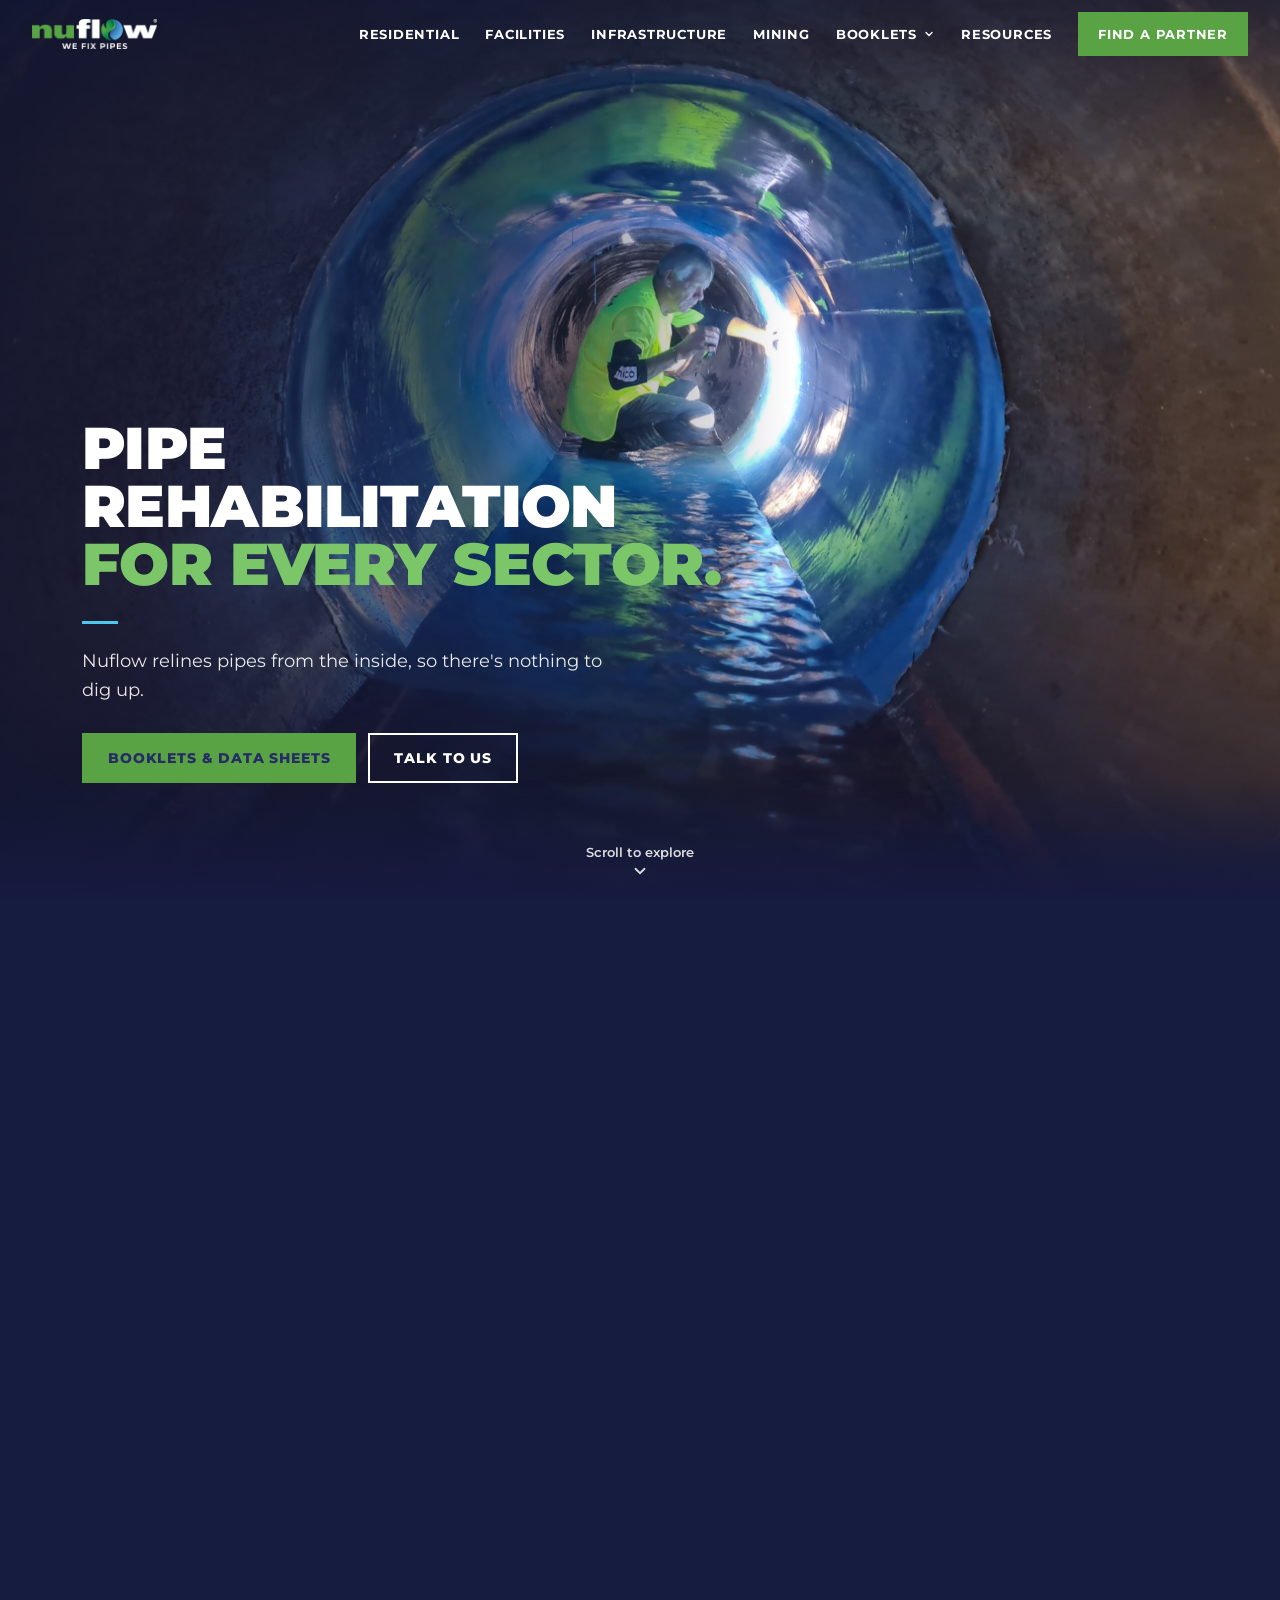
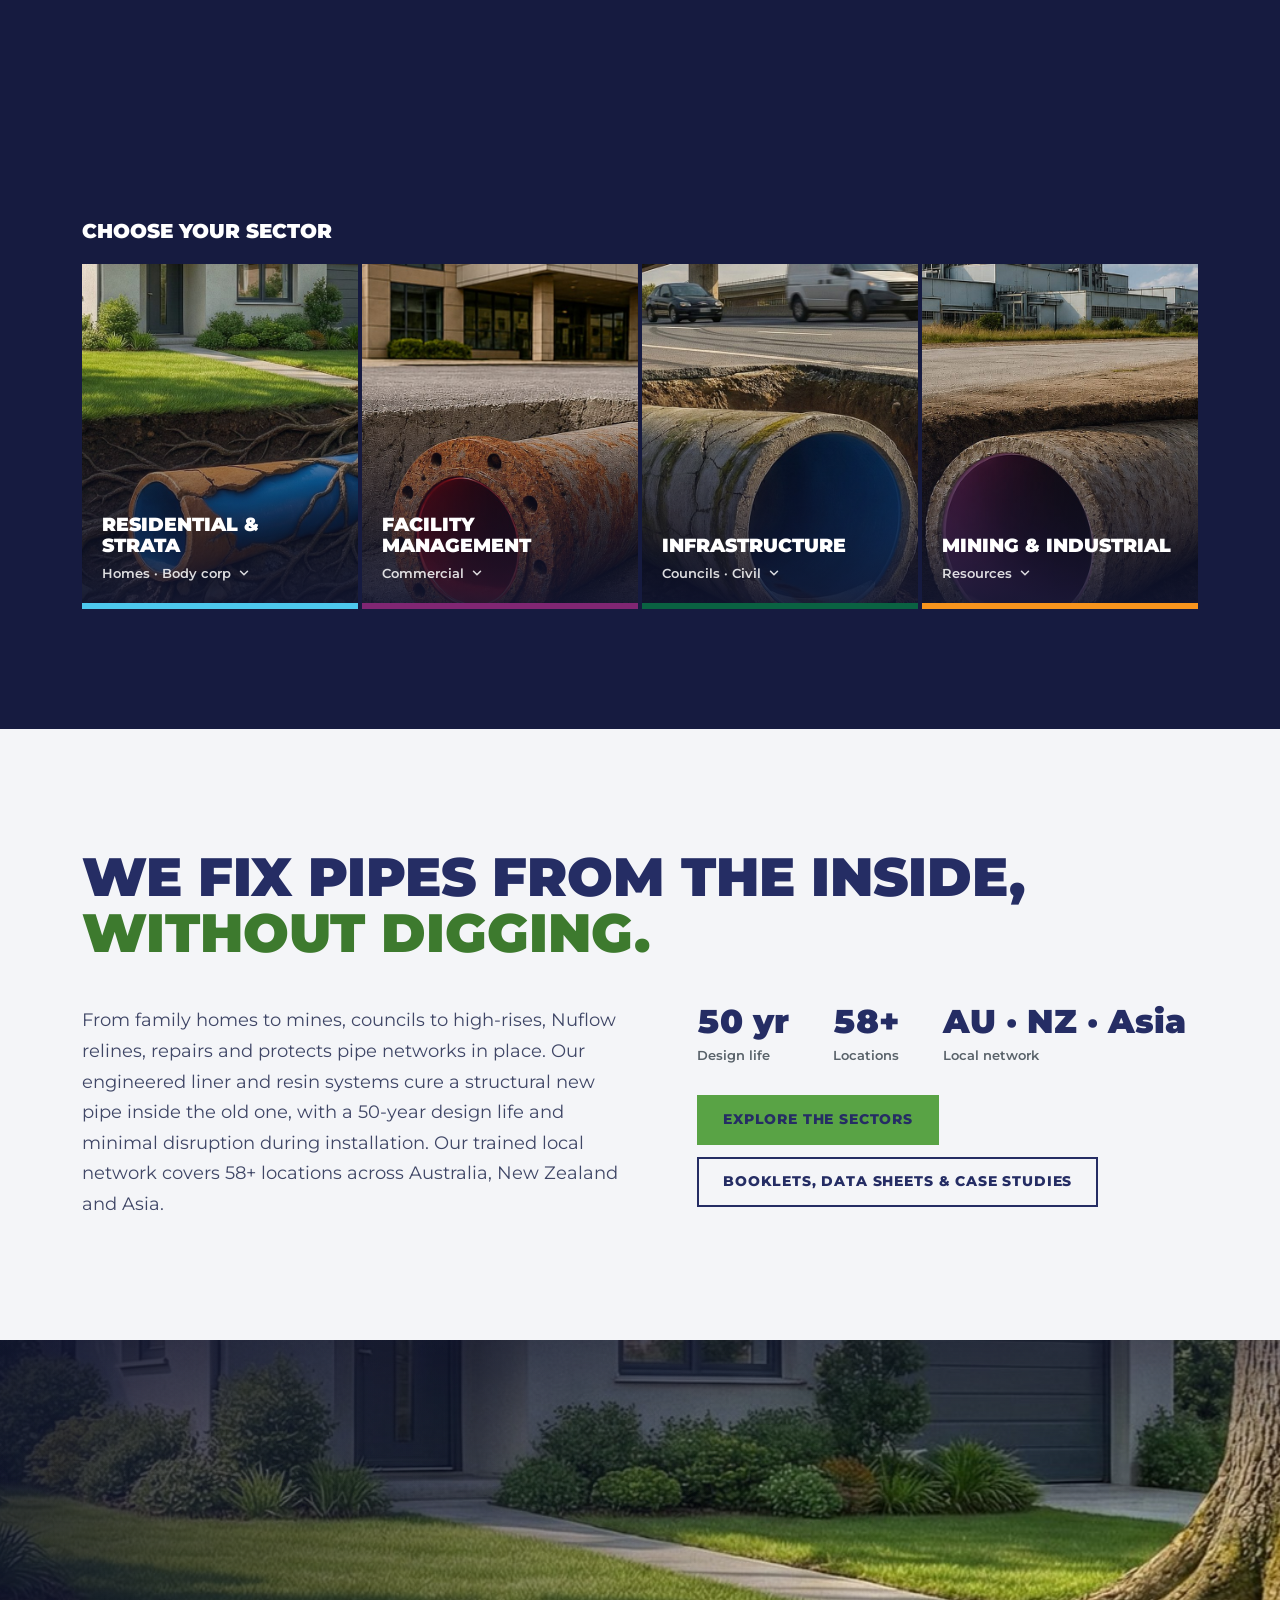
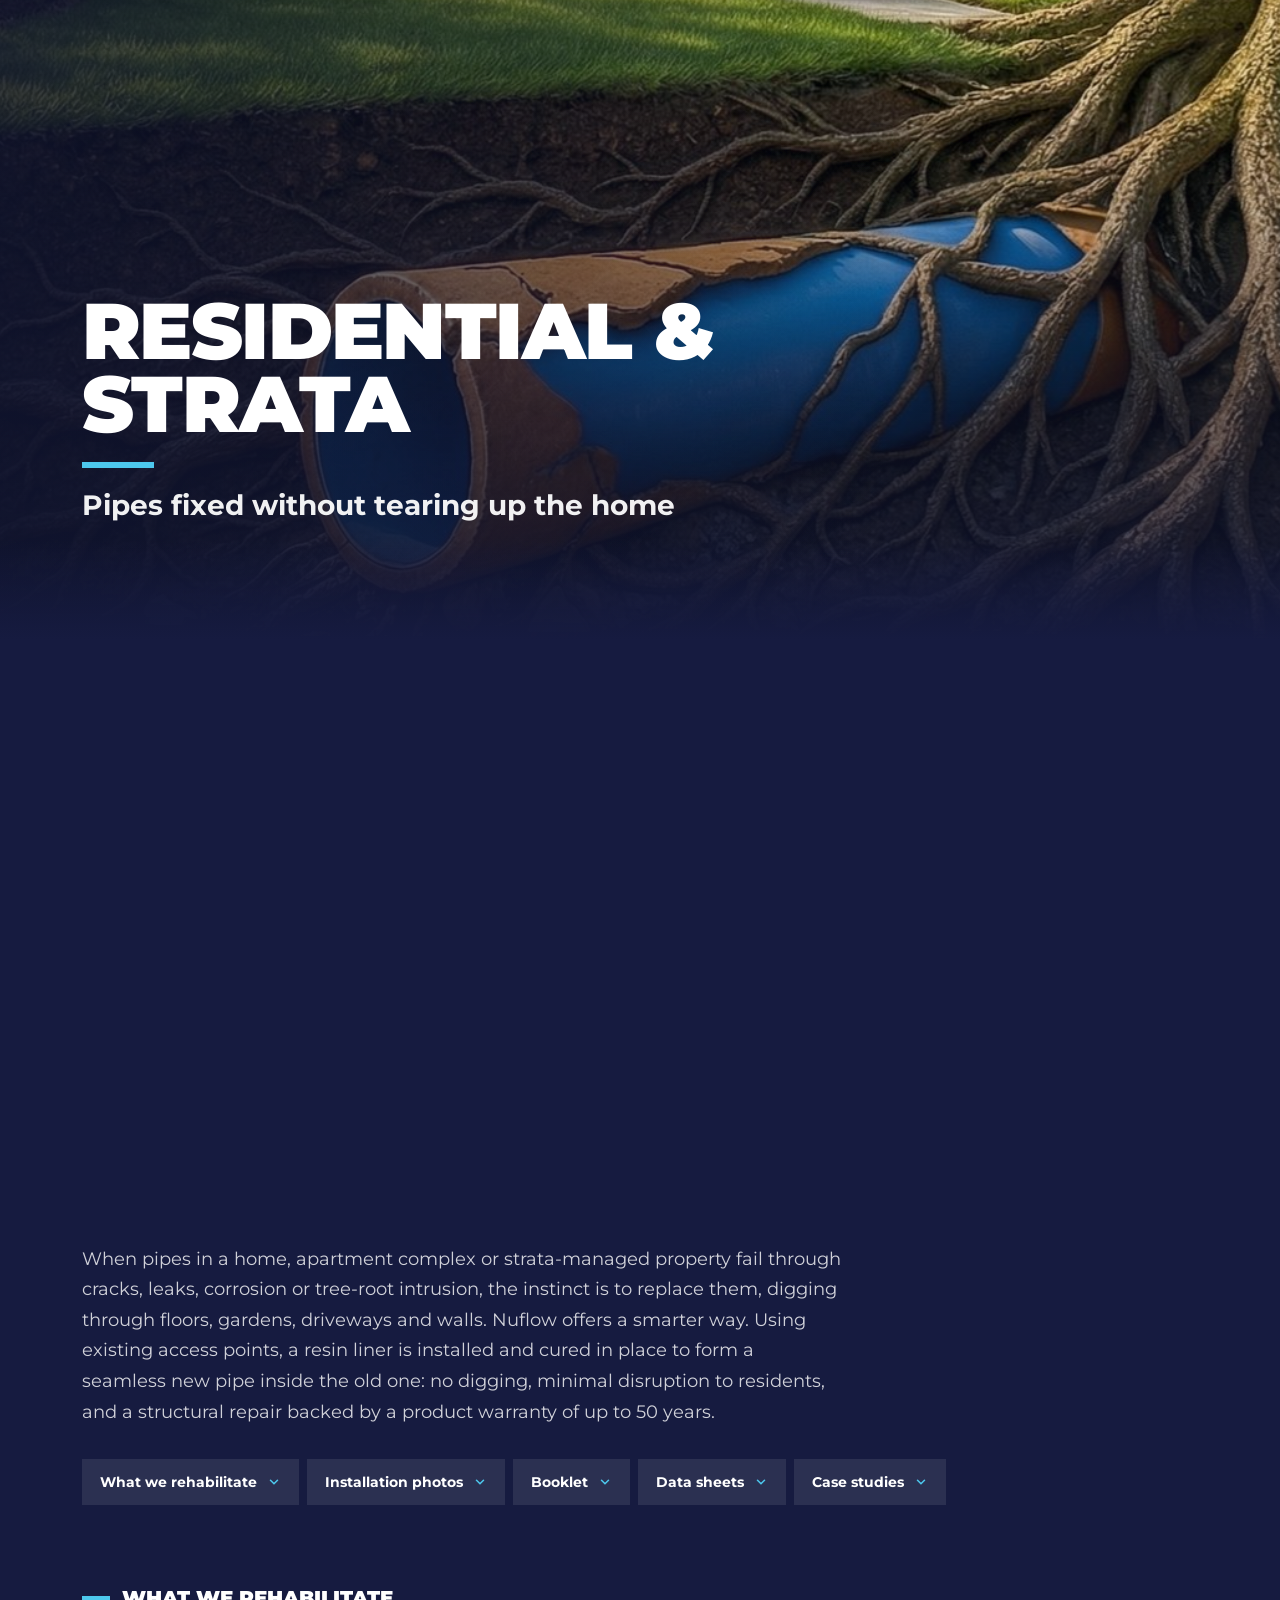
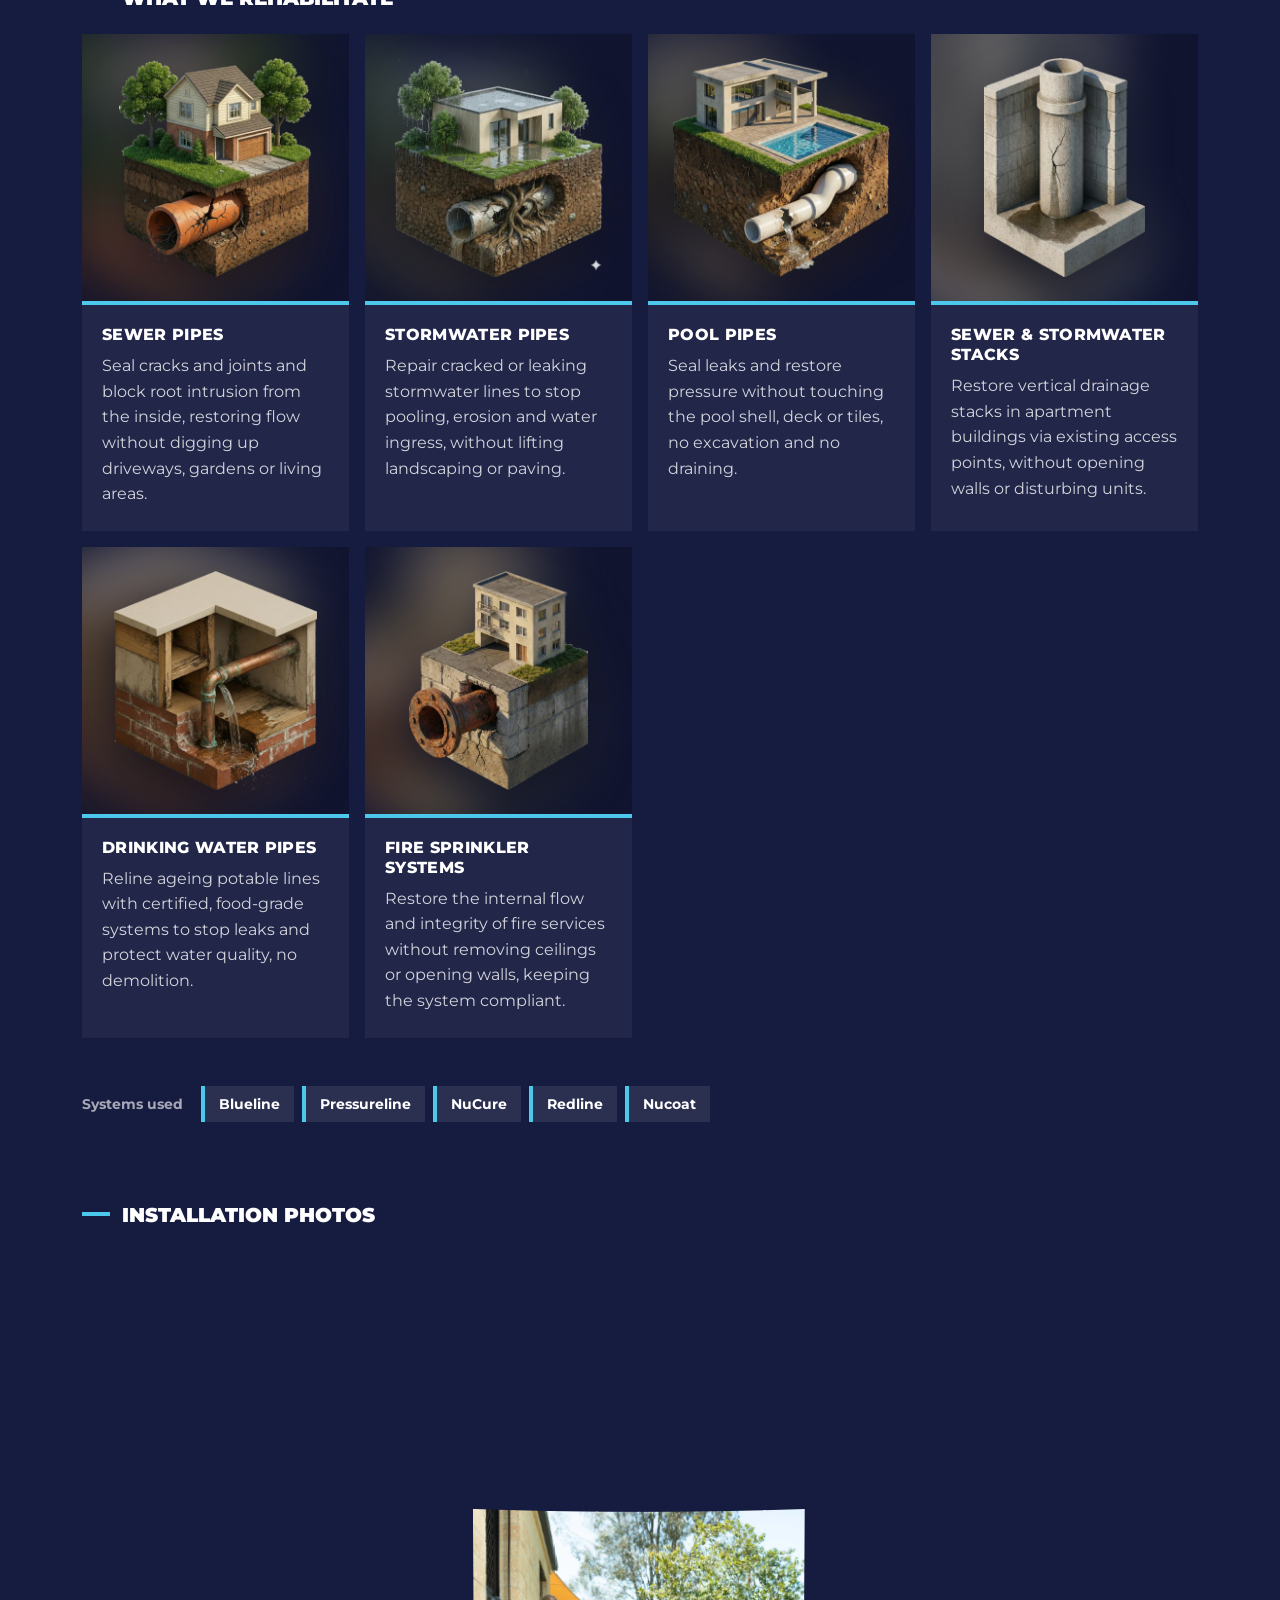
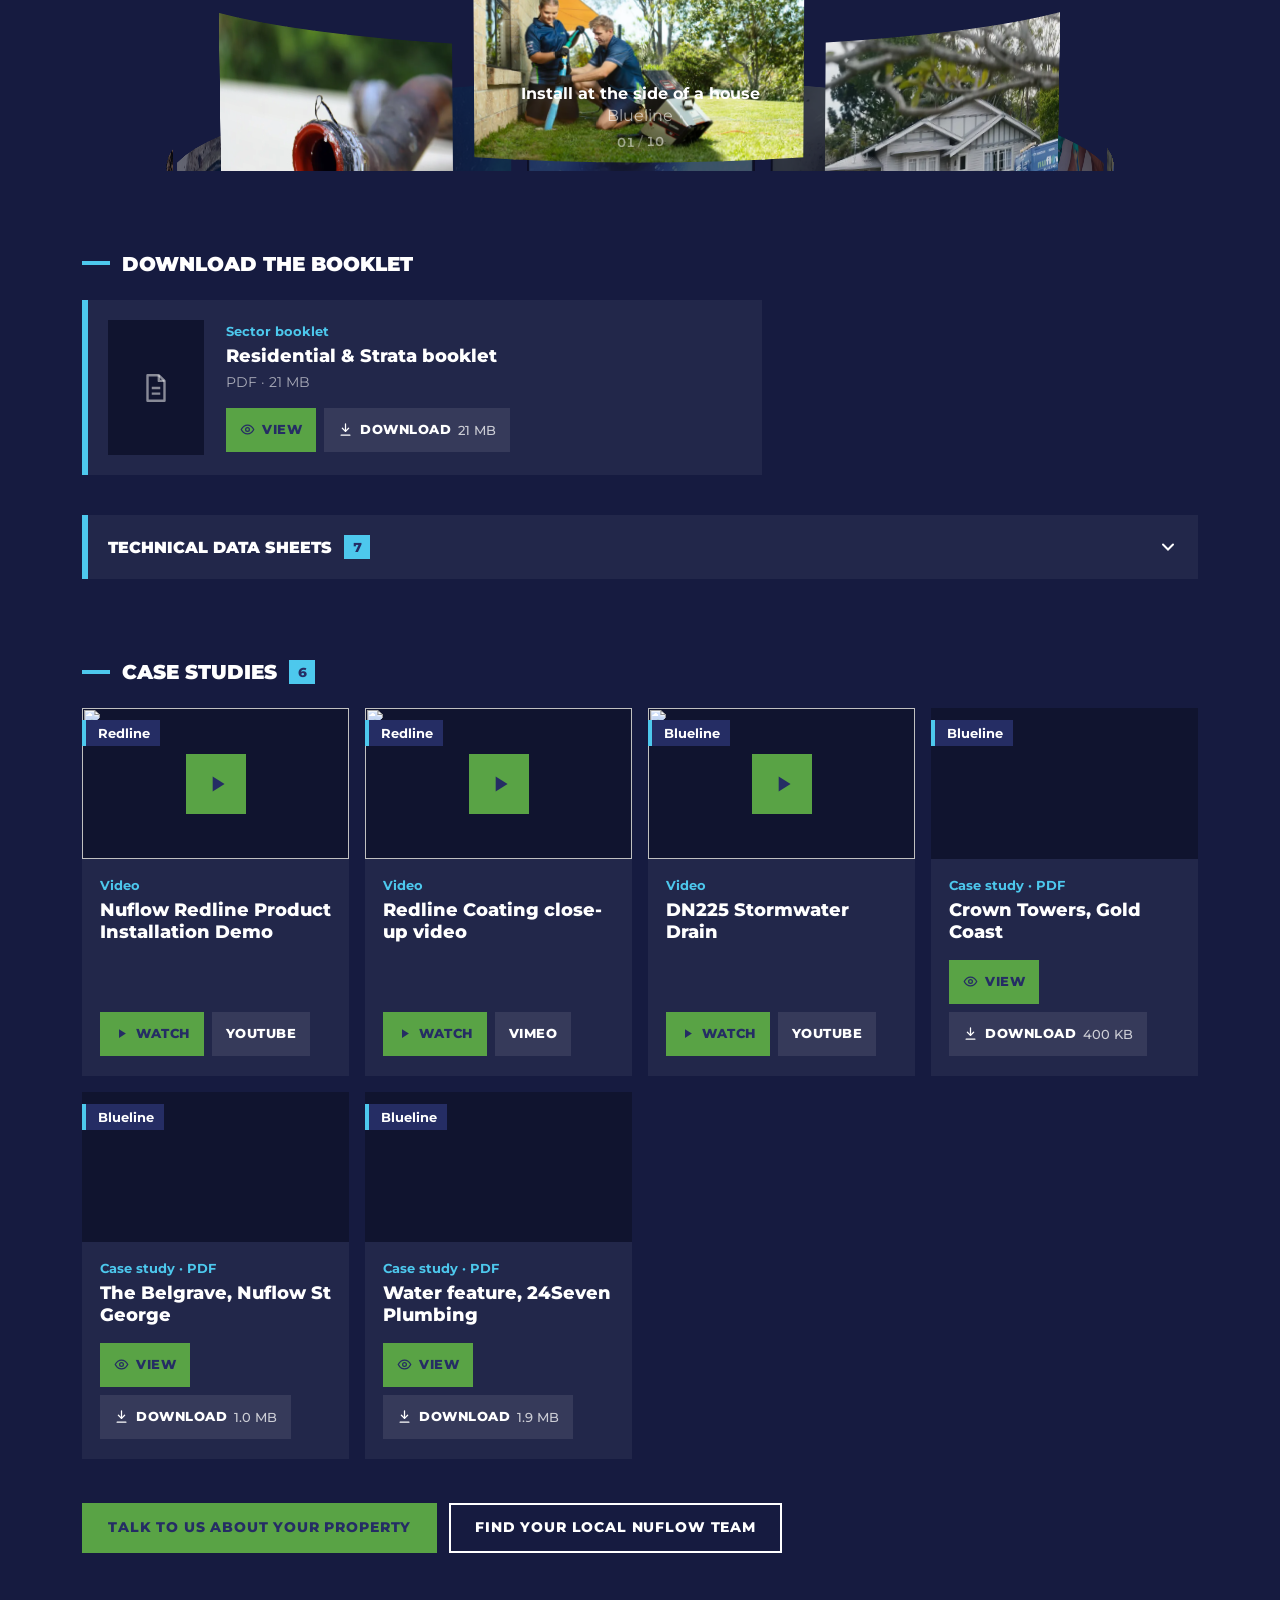
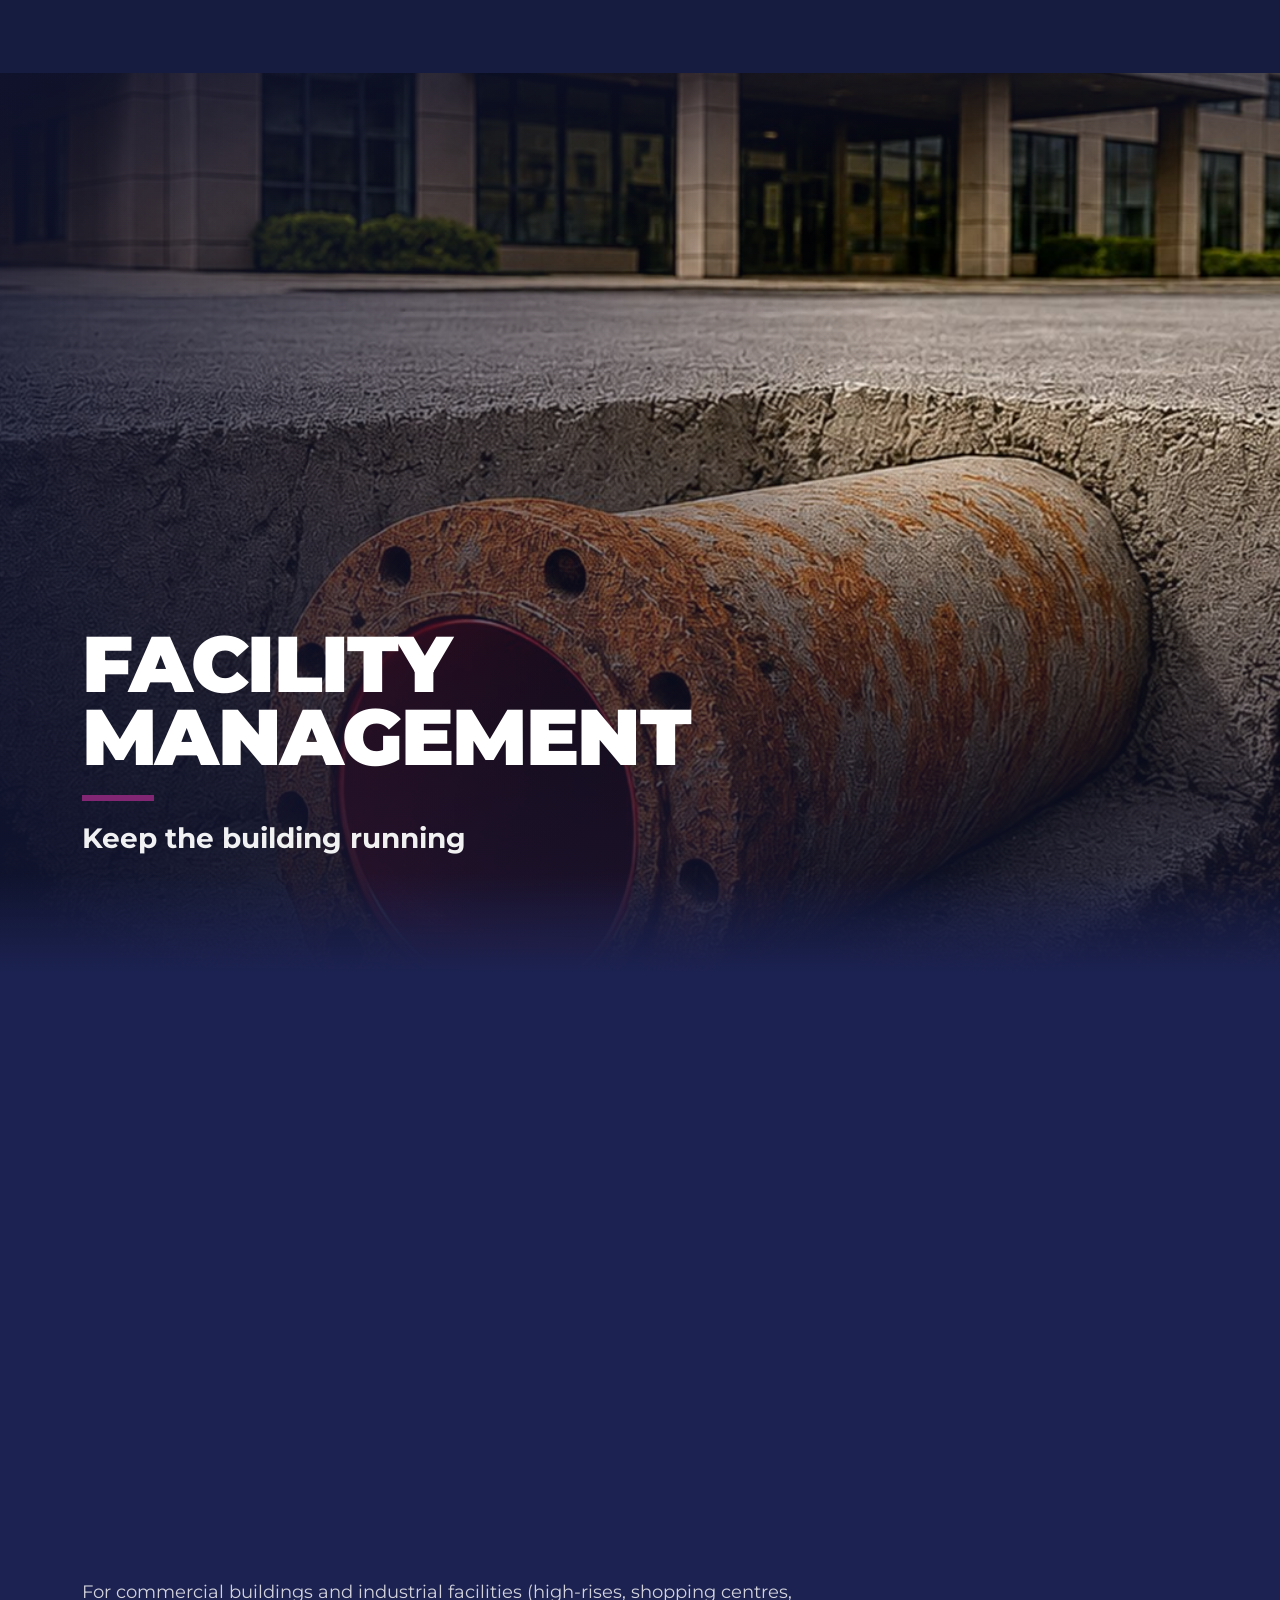
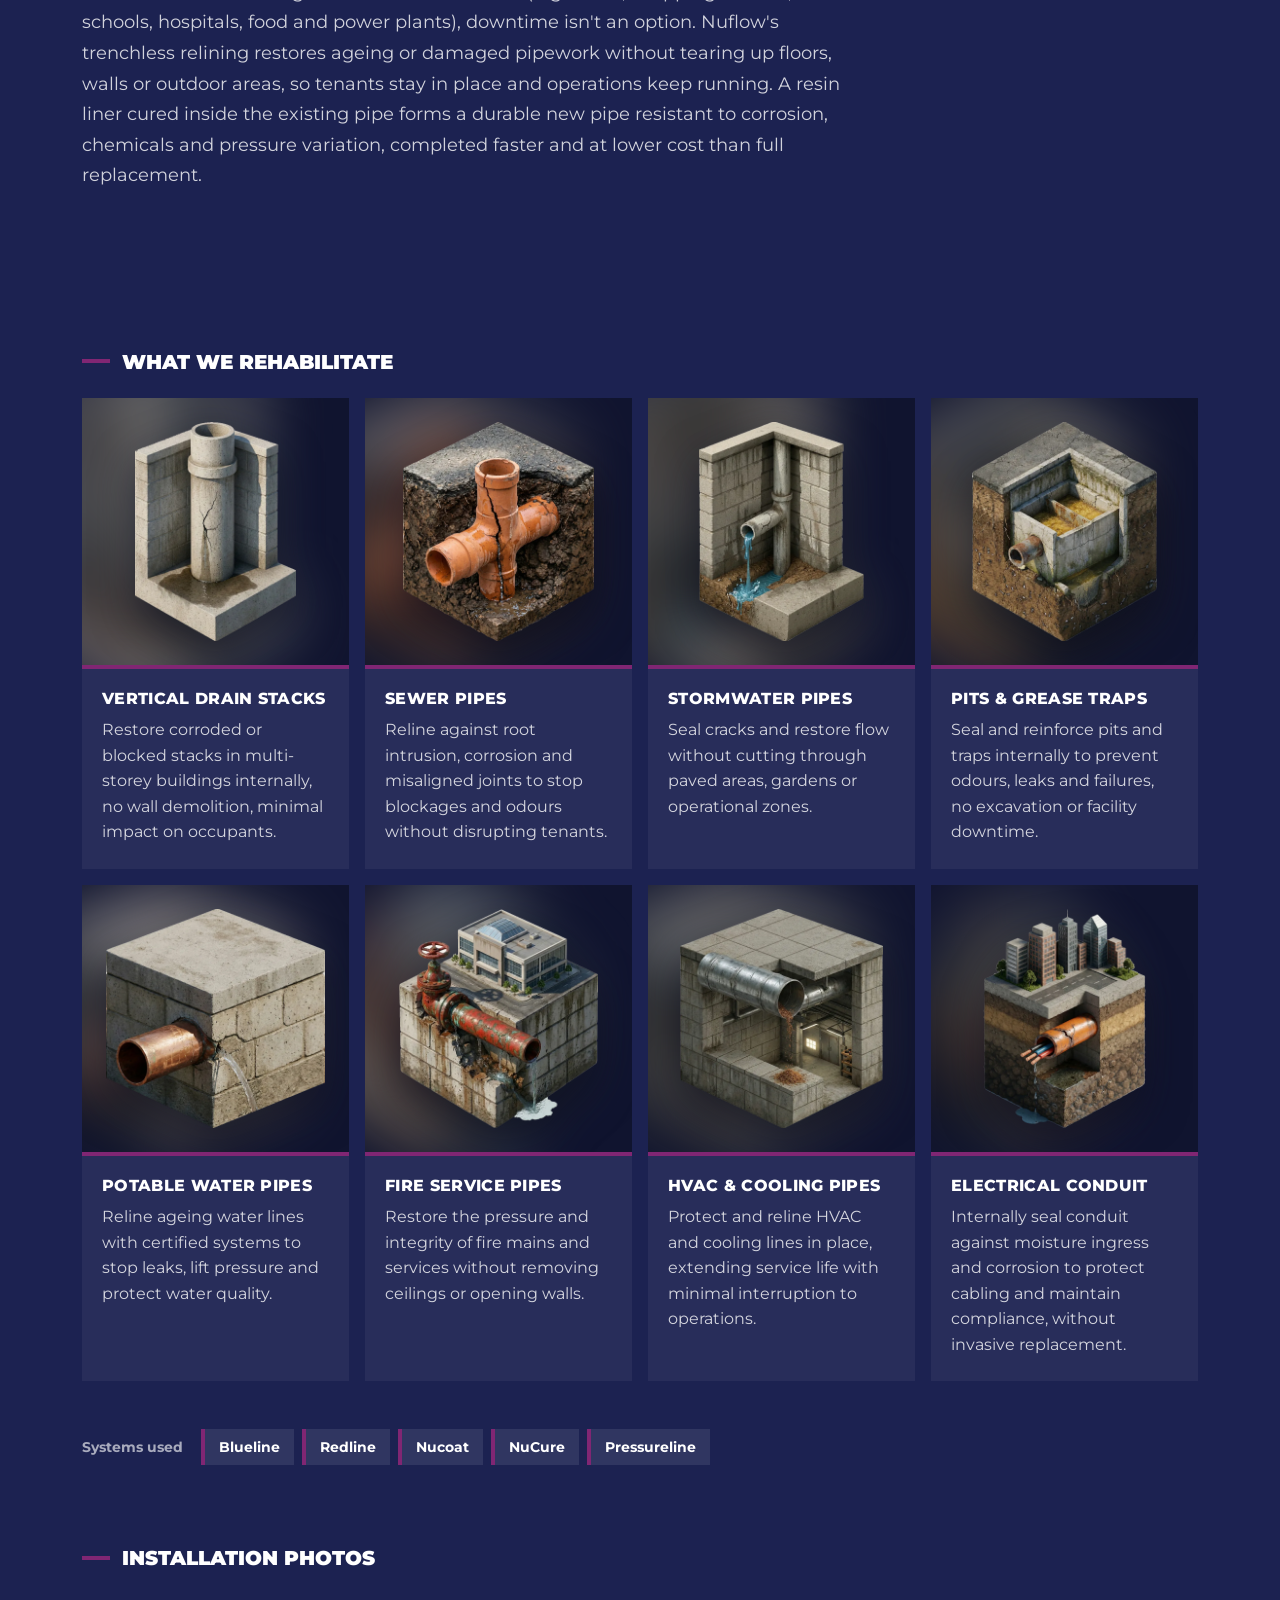
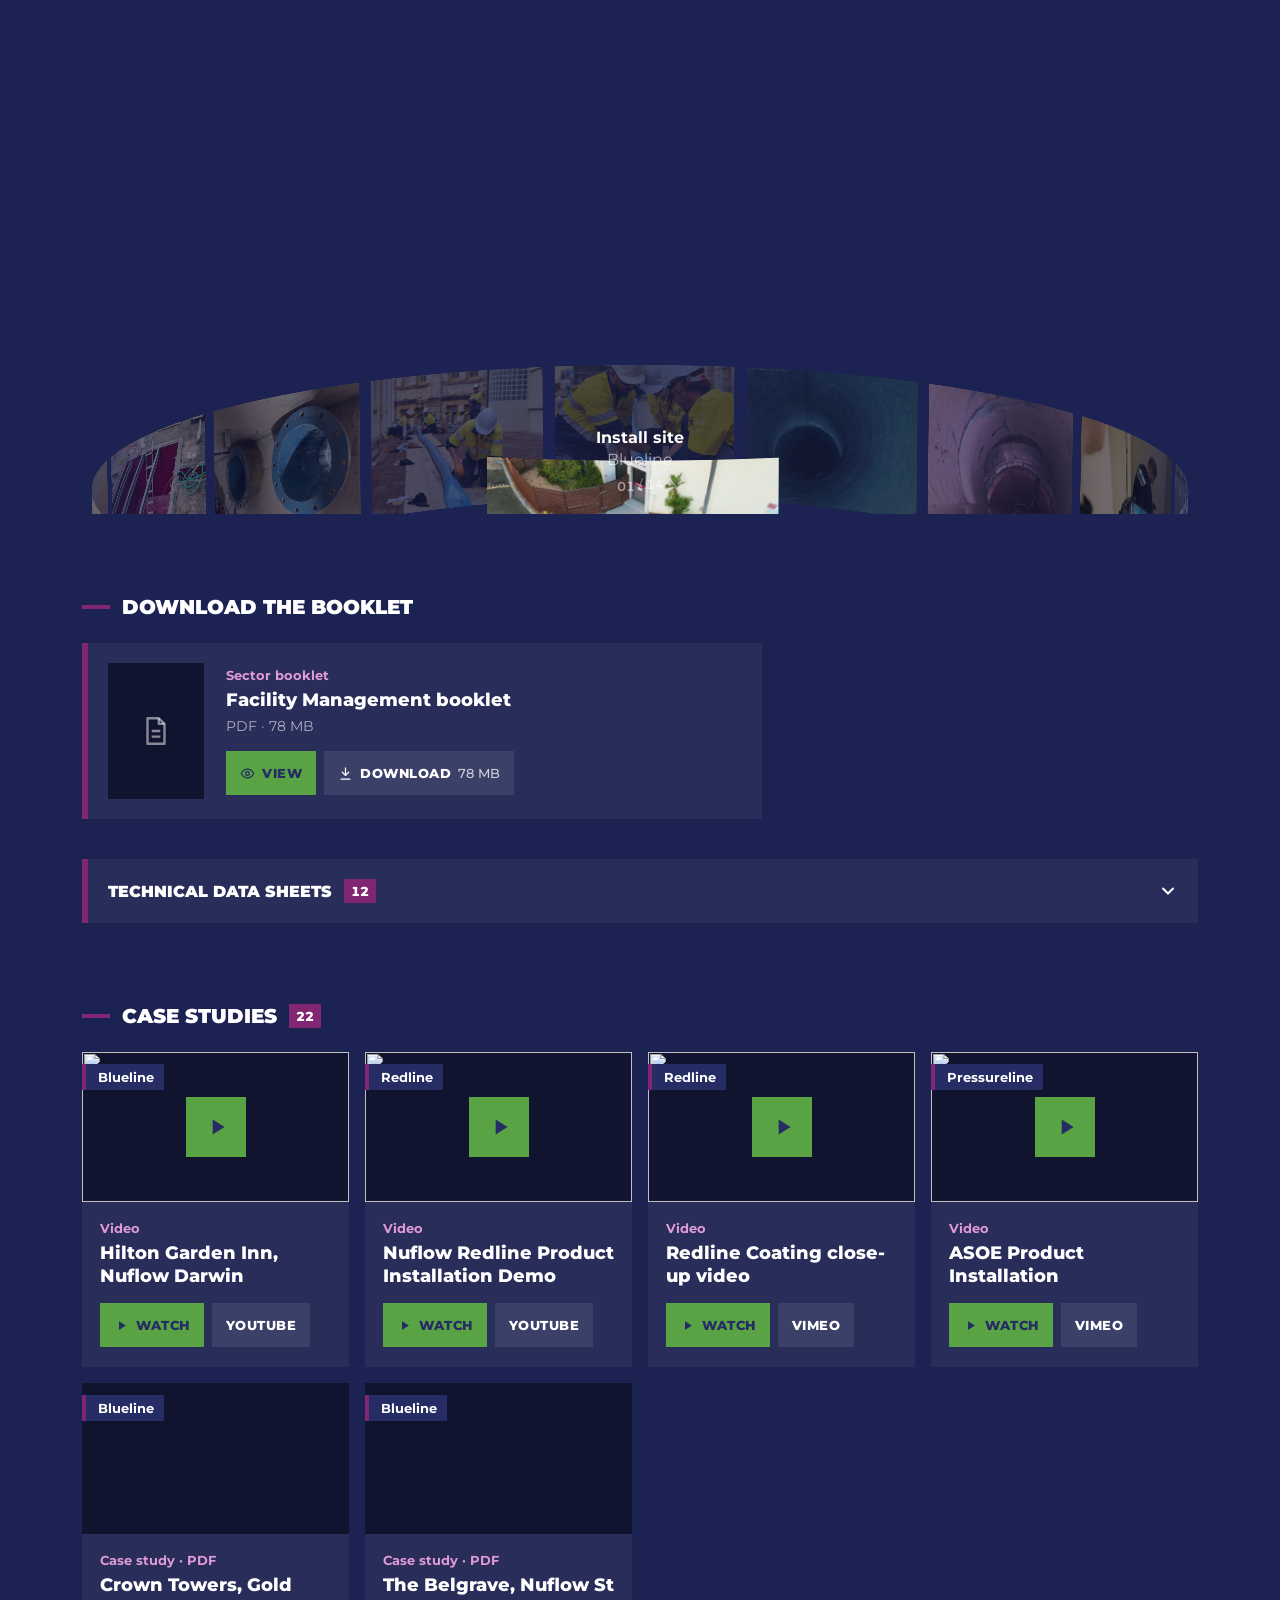
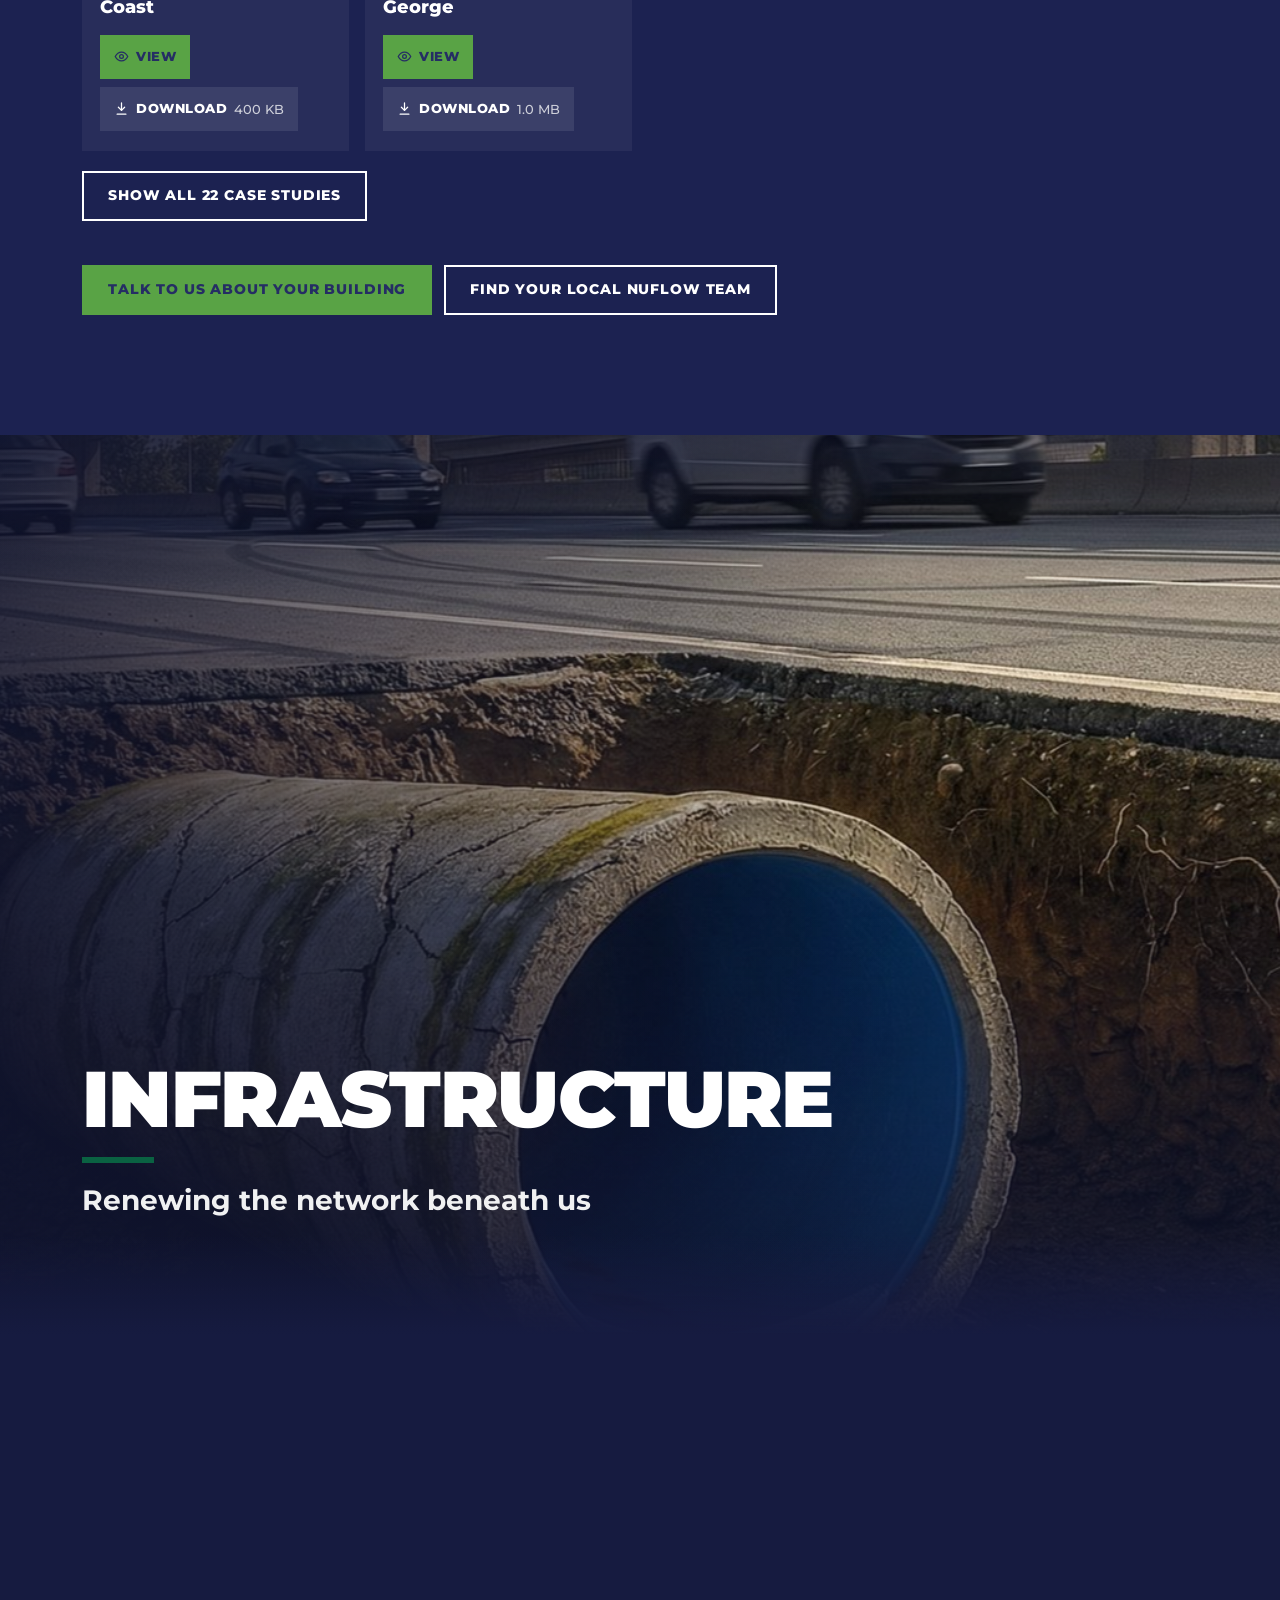
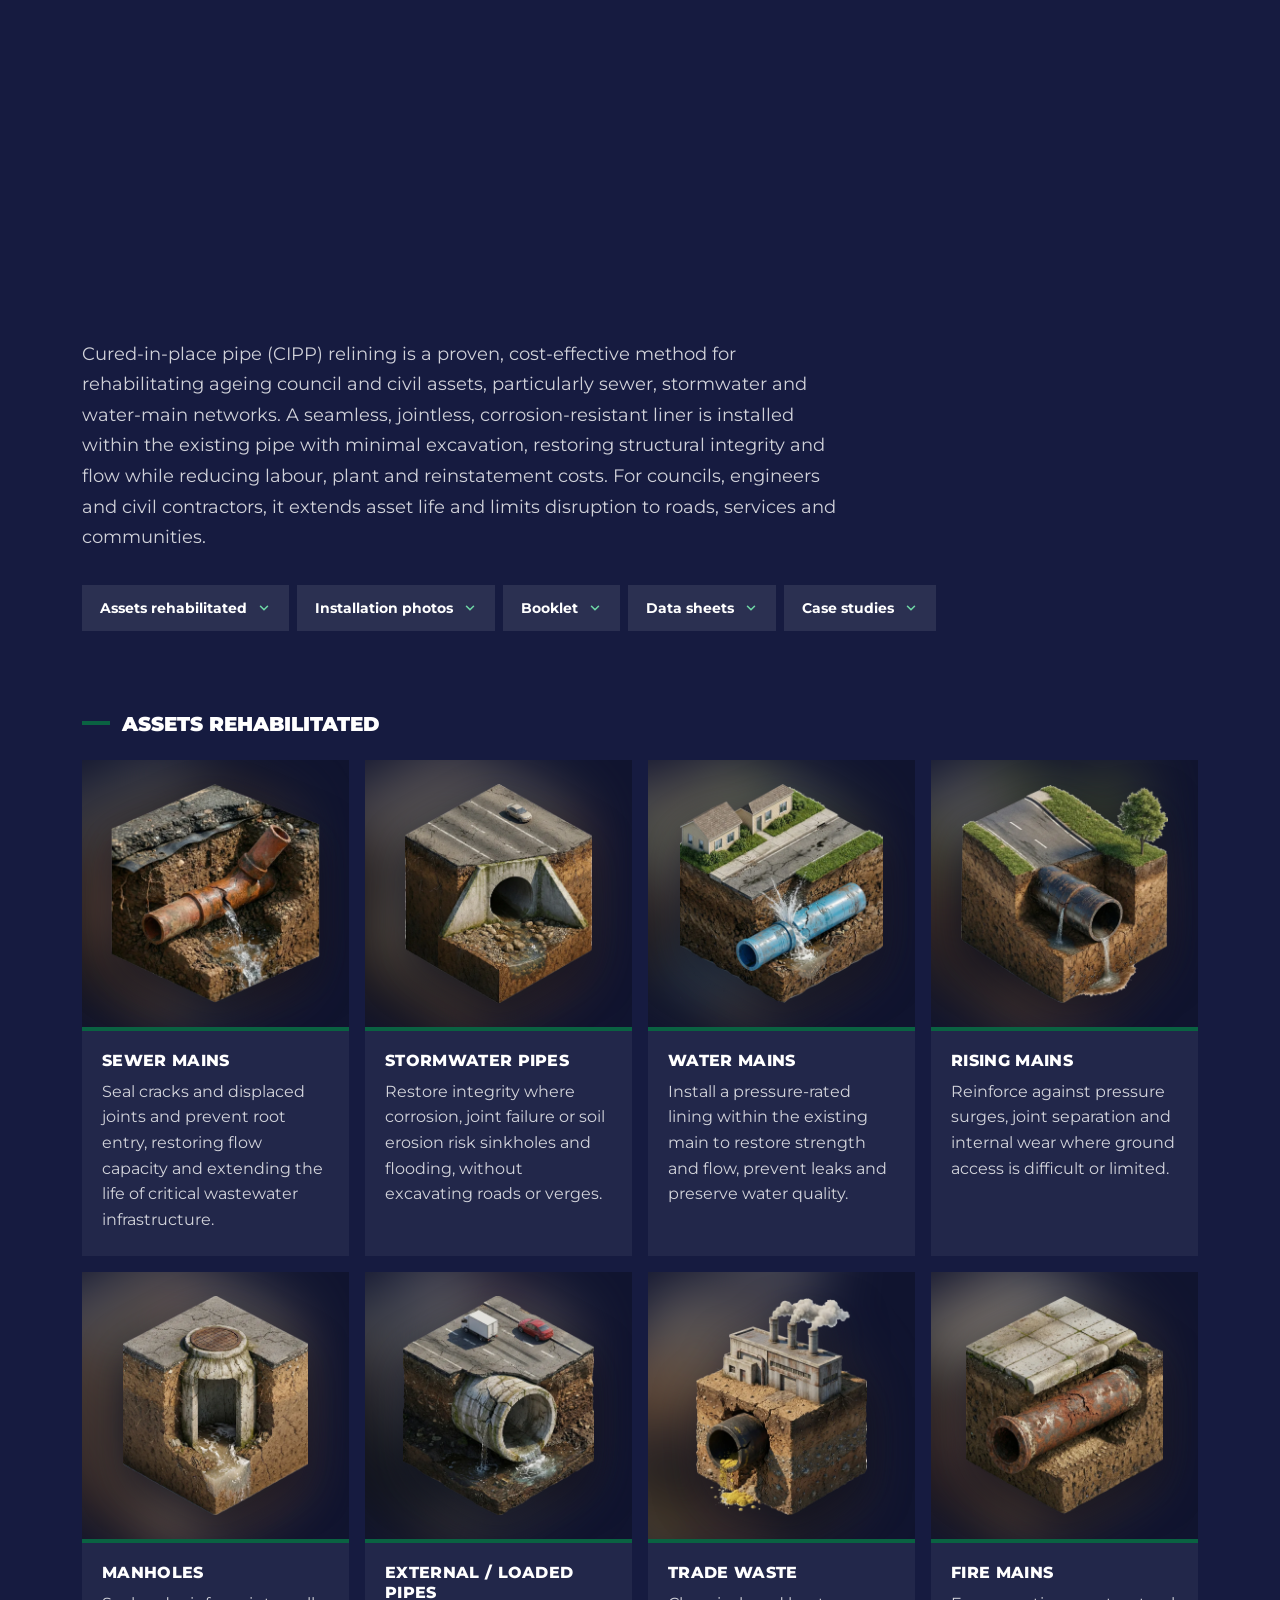
==== commit 63b27526: "Live page: installation photo carousels Inversion photo captioned "Inversion of poly bag" as confirm" ====
--- a/index.html
+++ b/index.html
@@ -9,7 +9,7 @@
 <link rel="icon" type="image/png" href="assets/img/nuflow-logo.png">
 <link rel="preconnect" href="https://fonts.googleapis.com"><link rel="preconnect" href="https://fonts.gstatic.com" crossorigin>
 <link href="https://fonts.googleapis.com/css2?family=Montserrat:wght@400;500;600;700;800;900&display=swap" rel="stylesheet">
-<link rel="stylesheet" href="assets/css/landing.css?v=5">
+<link rel="stylesheet" href="assets/css/landing.css?v=6">
 <link rel="stylesheet" href="assets/css/circular-carousel.css?v=1">
 <script>document.documentElement.classList.add('js')</script>
 </head>
@@ -264,9 +264,9 @@
 
 <button class="to-top" id="toTop" type="button" aria-label="Back to top"><svg viewBox="0 0 24 24" fill="none" stroke="currentColor" stroke-width="2.6" stroke-linecap="round"><path d="M6 15l6-6 6 6"/></svg></button>
 
-<script src="assets/js/resources-data.js?v=19"></script>
+<script src="assets/js/resources-data.js?v=21"></script>
 <script src="assets/js/resources.js?v=19"></script>
-<script src="assets/js/circular-carousel.js?v=1"></script>
+<script src="assets/js/circular-carousel.js?v=2"></script>
 <script>
 /* nav shade, back-to-top and scroll reveals. Runs after resources.js so the cards it builds are revealed too. */
 (function(){
@@ -295,11 +295,14 @@
     addEventListener('resize',hero);hero();
   }
 
-  /* installation photo carousels (React Bits circular carousel, vanilla port). Only sectors with photos get one. */
+  /* installation photo carousels (React Bits circular carousel, vanilla port). Only sectors with photos get one, and
+     each ring is built as it comes within a screen or so of view, so phones don't download every photo on load. */
   const R=window.NUFLOW_RESOURCES||{}, installs=R.installs||{};
   const dataScript=document.querySelector('script[src*="resources-data.js"]');
   const assetsBase=dataScript?new URL('../',dataScript.src):new URL('assets/',location.href);
   const ccWidth=()=>innerWidth<=560?210:innerWidth<=960?260:340;
+  /* on a phone the front card fills most of the width with its neighbours peeking in; wider screens show about four */
+  const ccFit=n=>Math.max(8,Math.min(180,Math.round(180/n*(innerWidth<=560?1.6:4))));
   const rings=[];
   document.querySelectorAll('.installs[data-sector]').forEach(box=>{
     const sec=box.dataset.sector, list=(installs[sec]||[]).filter(p=>p&&p.src);
@@ -307,12 +310,16 @@
     box.hidden=false;
     const section=box.closest('.sector');
     const name=(R.sectors&&R.sectors[sec])||sec;
-    rings.push(new CircularCarousel(box.querySelector('.installs-ring'),
+    const ring=box.querySelector('.installs-ring');
+    const build=()=>{ring.toggleAttribute('data-clipped',ccFit(list.length)<180);rings.push({n:list.length,cc:new CircularCarousel(ring,
       list.map(p=>({src:new URL(p.src,assetsBase).href,alt:p.alt||p.title||'',title:p.title||'',subtitle:p.subtitle||''})),
       {preset:'cylinder',intro:'rise',cardWidth:ccWidth(),aspectRatio:4/3,gap:24,autoplay:'drift',speed:10,captions:true,cornerRadius:0,
-       fadeColor:section&&section.classList.contains('alt')?'#1C2251':'#161B40',label:name+': installation photos'}));
+       fitAngle:ccFit(list.length),fadeColor:section&&section.classList.contains('alt')?'#1C2251':'#161B40',label:name+': installation photos'})});};
+    if(!('IntersectionObserver' in window)){build();return;}
+    const near=new IntersectionObserver(es=>{if(es.some(e=>e.isIntersecting)){near.disconnect();build();}},{rootMargin:'900px 0px'});
+    near.observe(box);
   });
-  if(rings.length){let rt=0;addEventListener('resize',()=>{clearTimeout(rt);rt=setTimeout(()=>rings.forEach(r=>r.setCardWidth(ccWidth())),150);});}
+  let rt=0;addEventListener('resize',()=>{clearTimeout(rt);rt=setTimeout(()=>rings.forEach(r=>r.cc.setCardWidth(ccWidth(),ccFit(r.n))),150);});
 
   /* quick links under each sector intro, to the blocks that sector actually has (resources.js has built them) */
   const CHEV='<svg viewBox="0 0 24 24" fill="none" stroke="currentColor" stroke-width="2.6" stroke-linecap="round" aria-hidden="true"><path d="M6 9l6 6 6-6"/></svg>';
--- a/assets/css/landing.css
+++ b/assets/css/landing.css
@@ -299,6 +299,7 @@
 .installs .installs-ring{height:520px;margin:0 calc(-1 * var(--gut));width:auto;color:#fff}
 .installs-ring .circular-carousel__title{font:700 var(--fs-body)/1.35 var(--font)}
 .installs-ring .circular-carousel__count{font:600 var(--fs-meta) var(--font);font-variant-numeric:tabular-nums}
+.installs .installs-ring[data-clipped] .circular-carousel__view{-webkit-mask-image:linear-gradient(to right,transparent,#000 9%,#000 91%,transparent);mask-image:linear-gradient(to right,transparent,#000 9%,#000 91%,transparent)}
 @media(max-width:860px){.installs .installs-ring{height:320px}}
 
 /* ---- per-sector documents (built by resources.js) ---- */
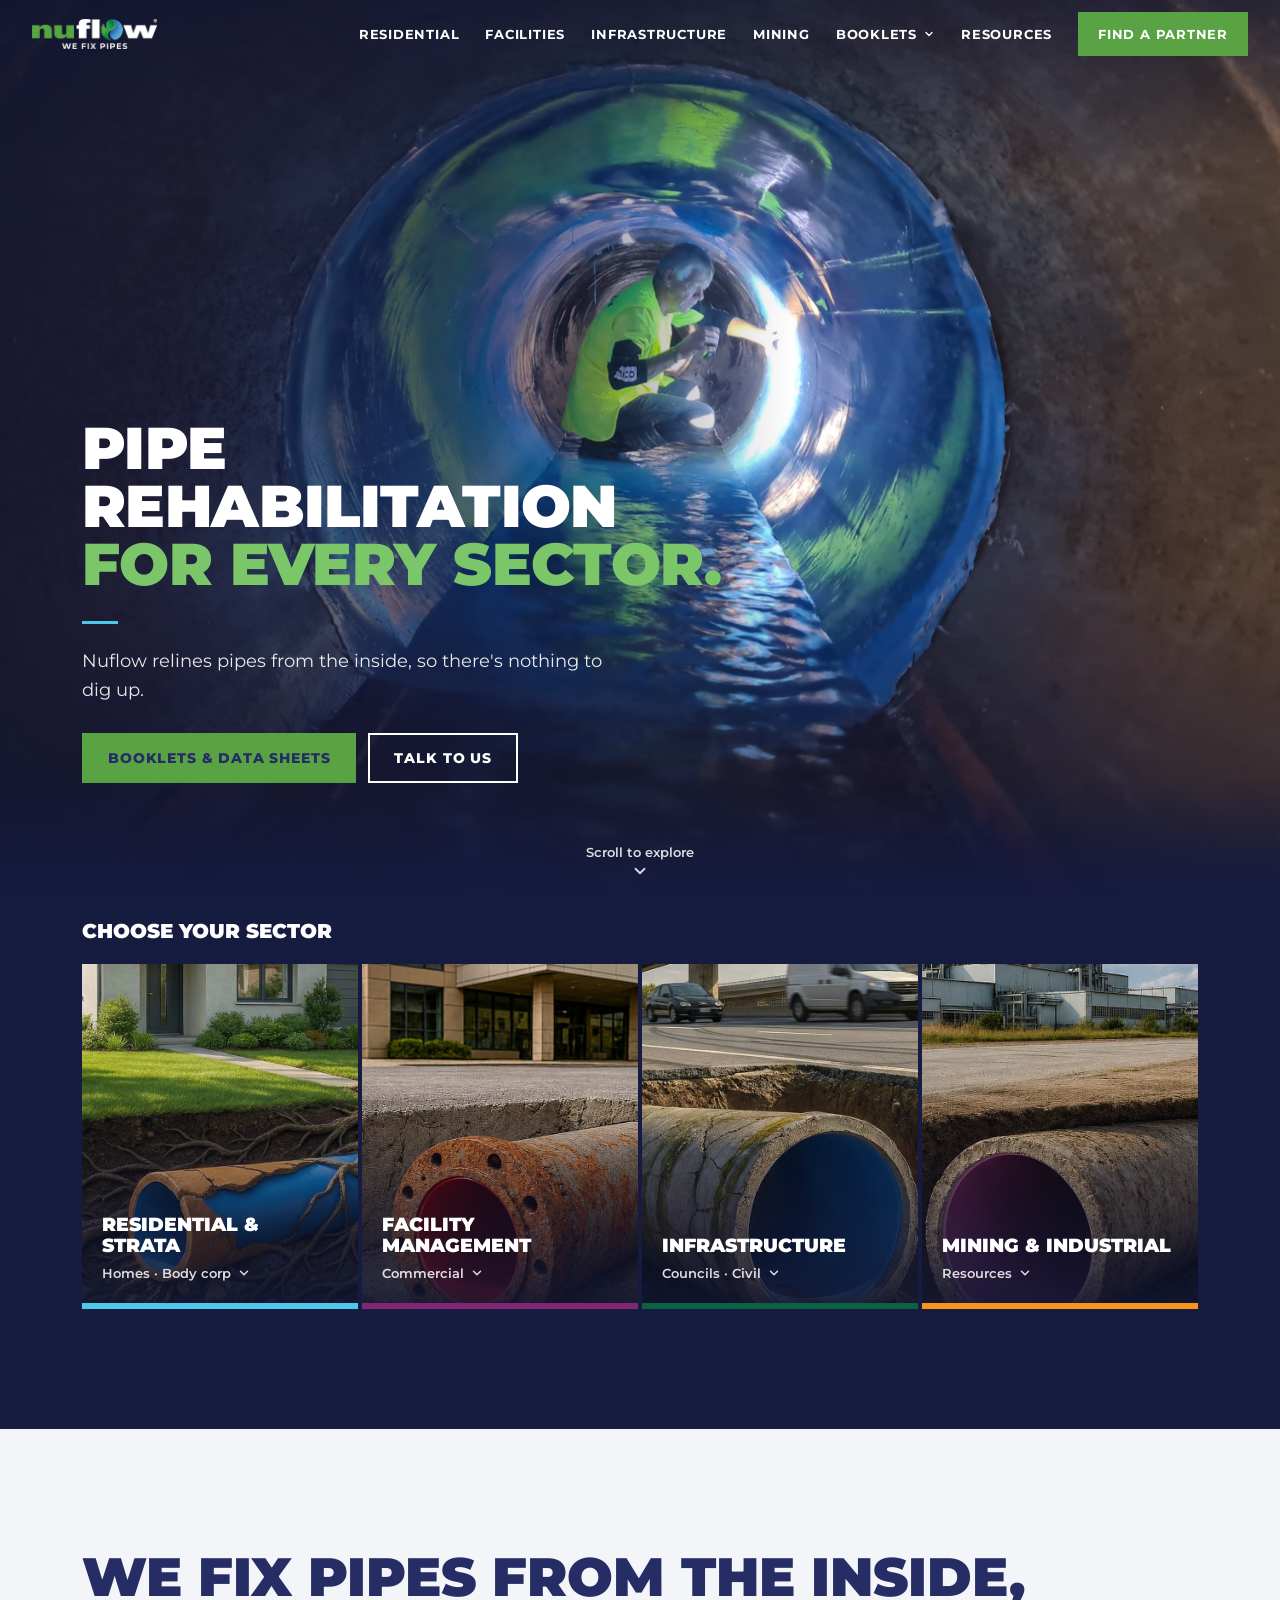
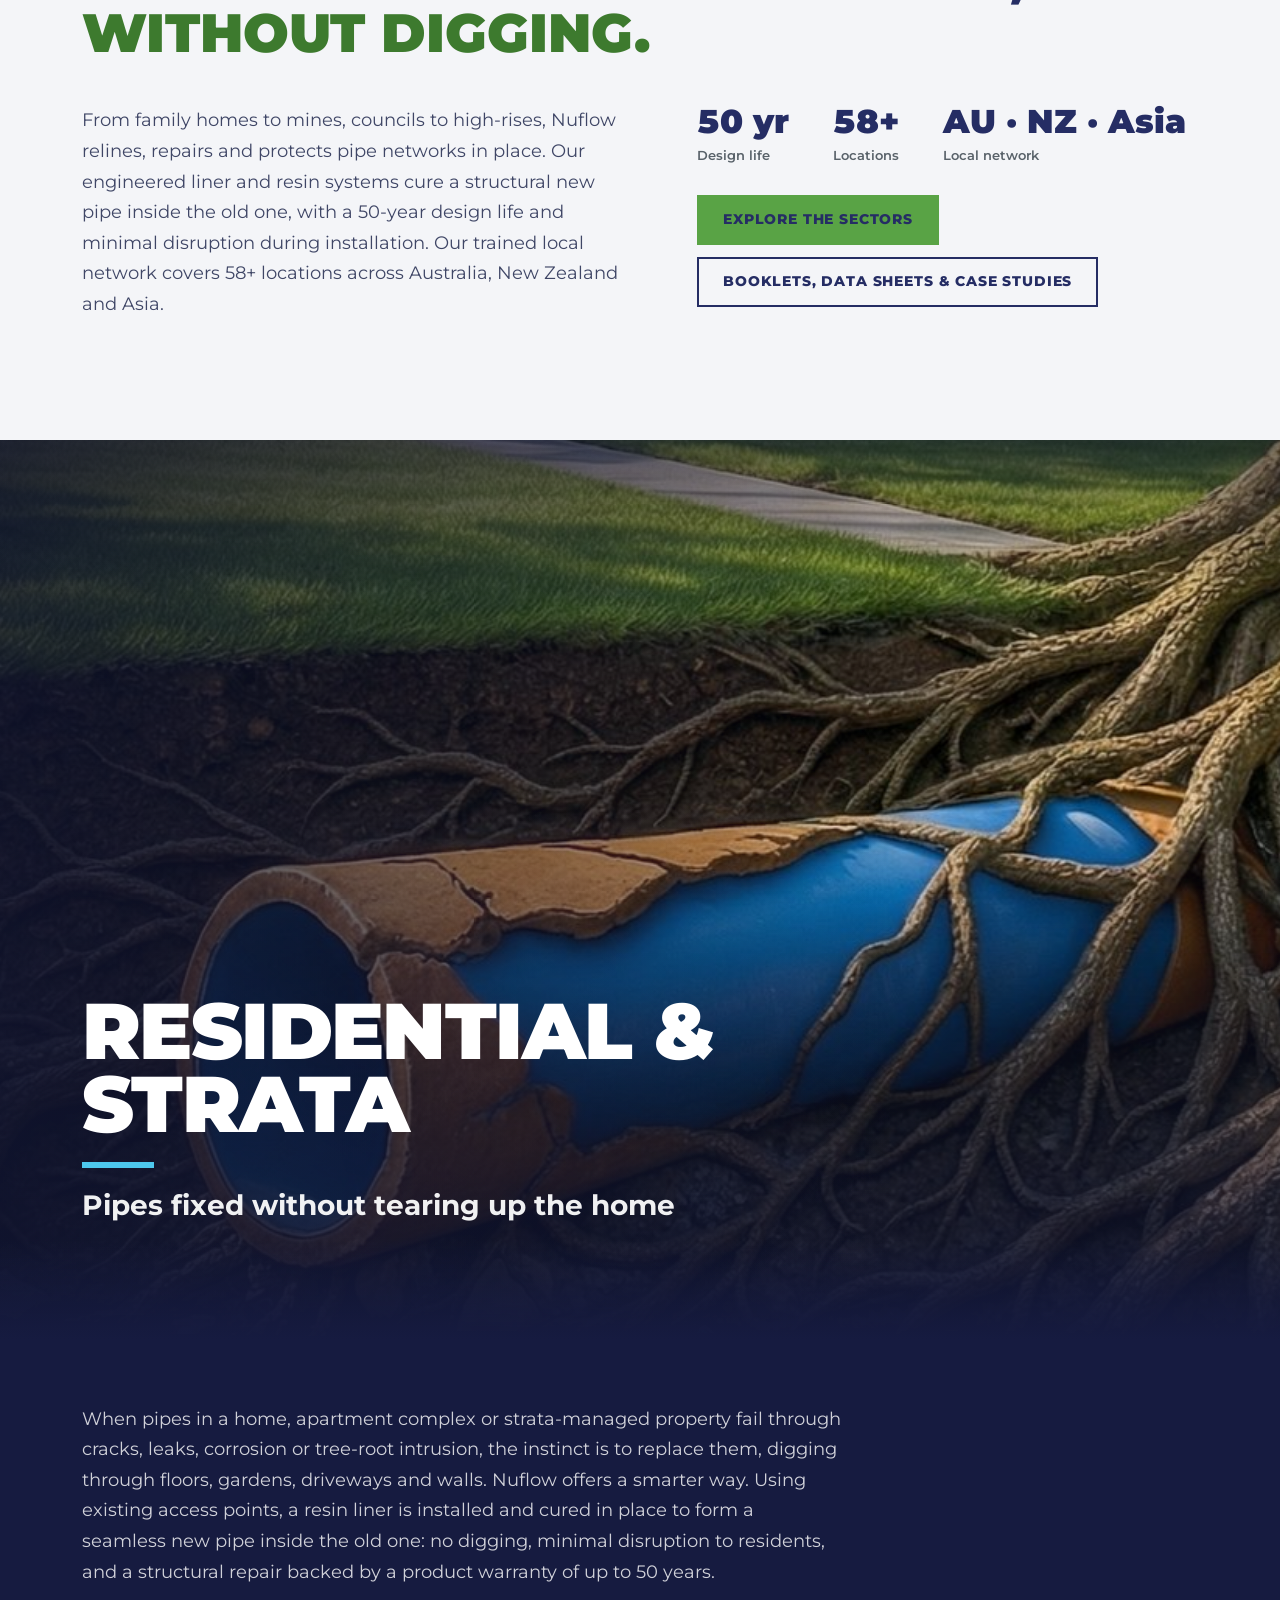
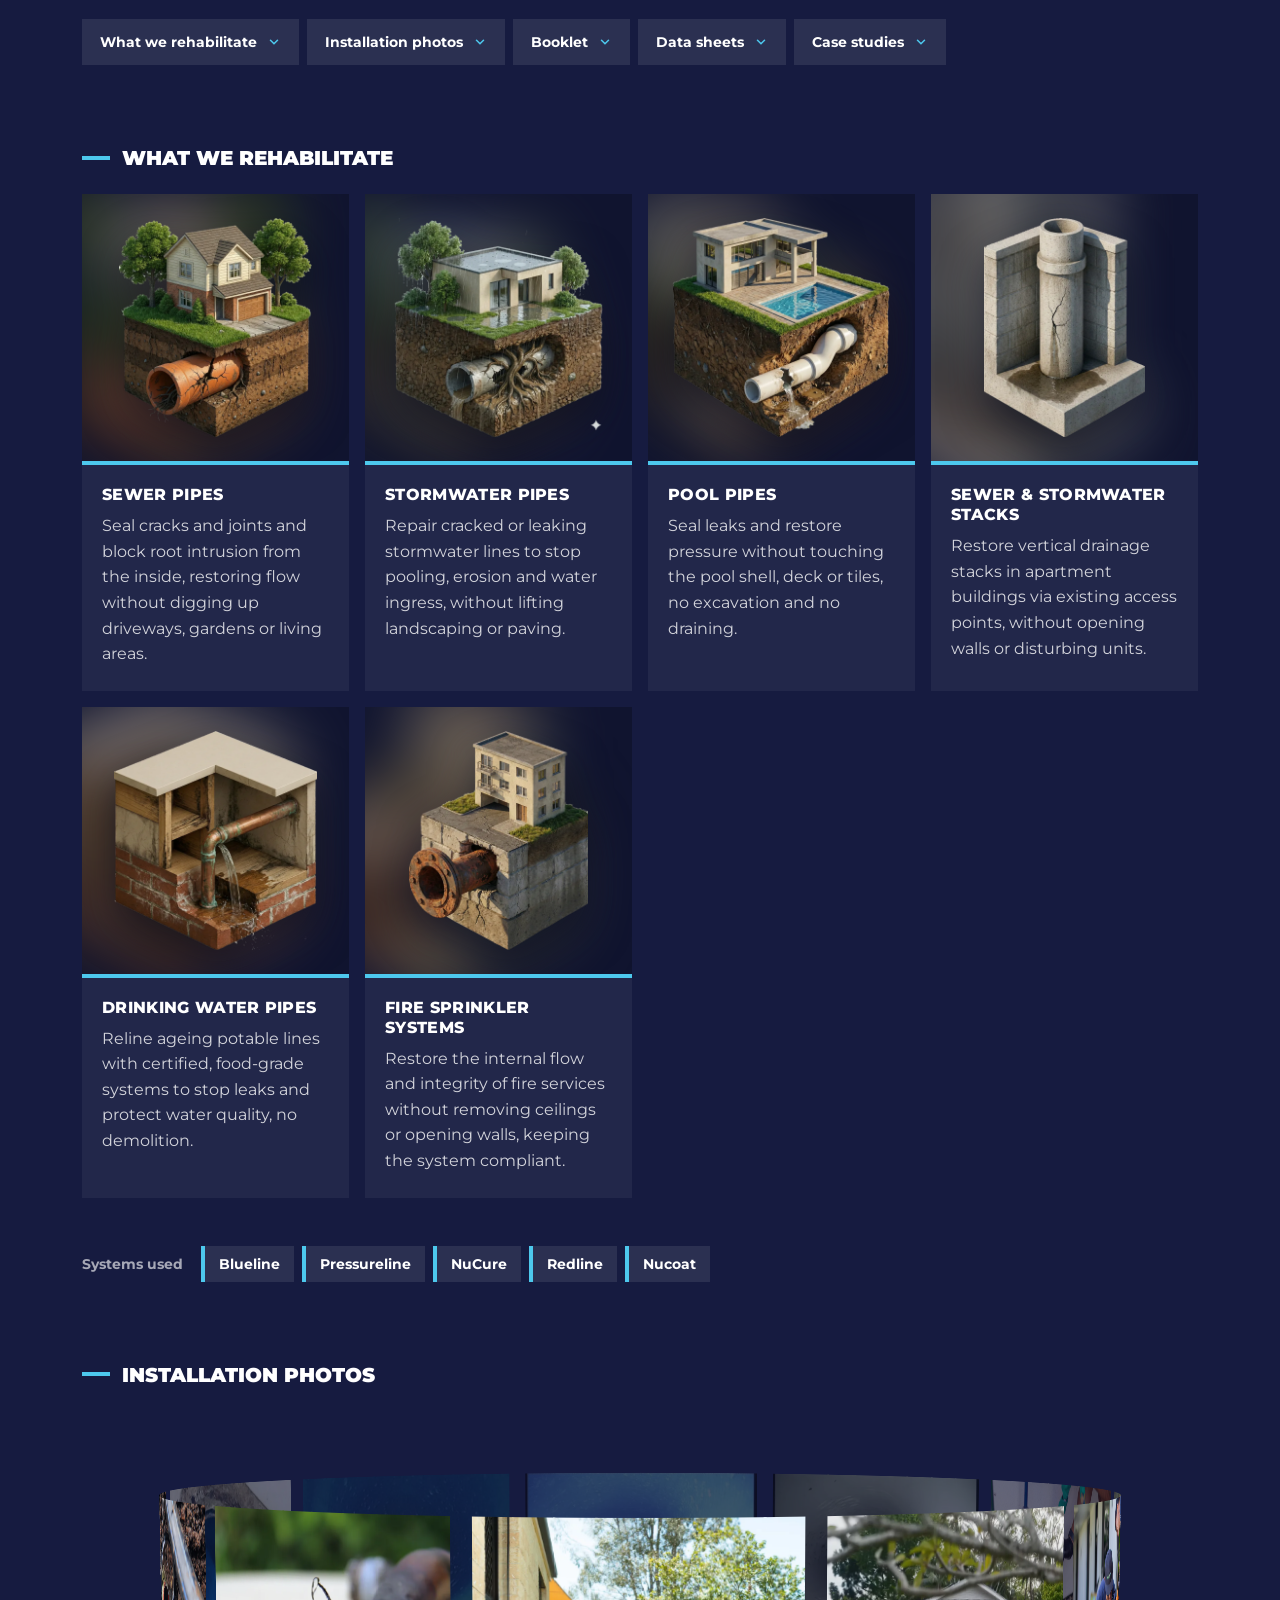
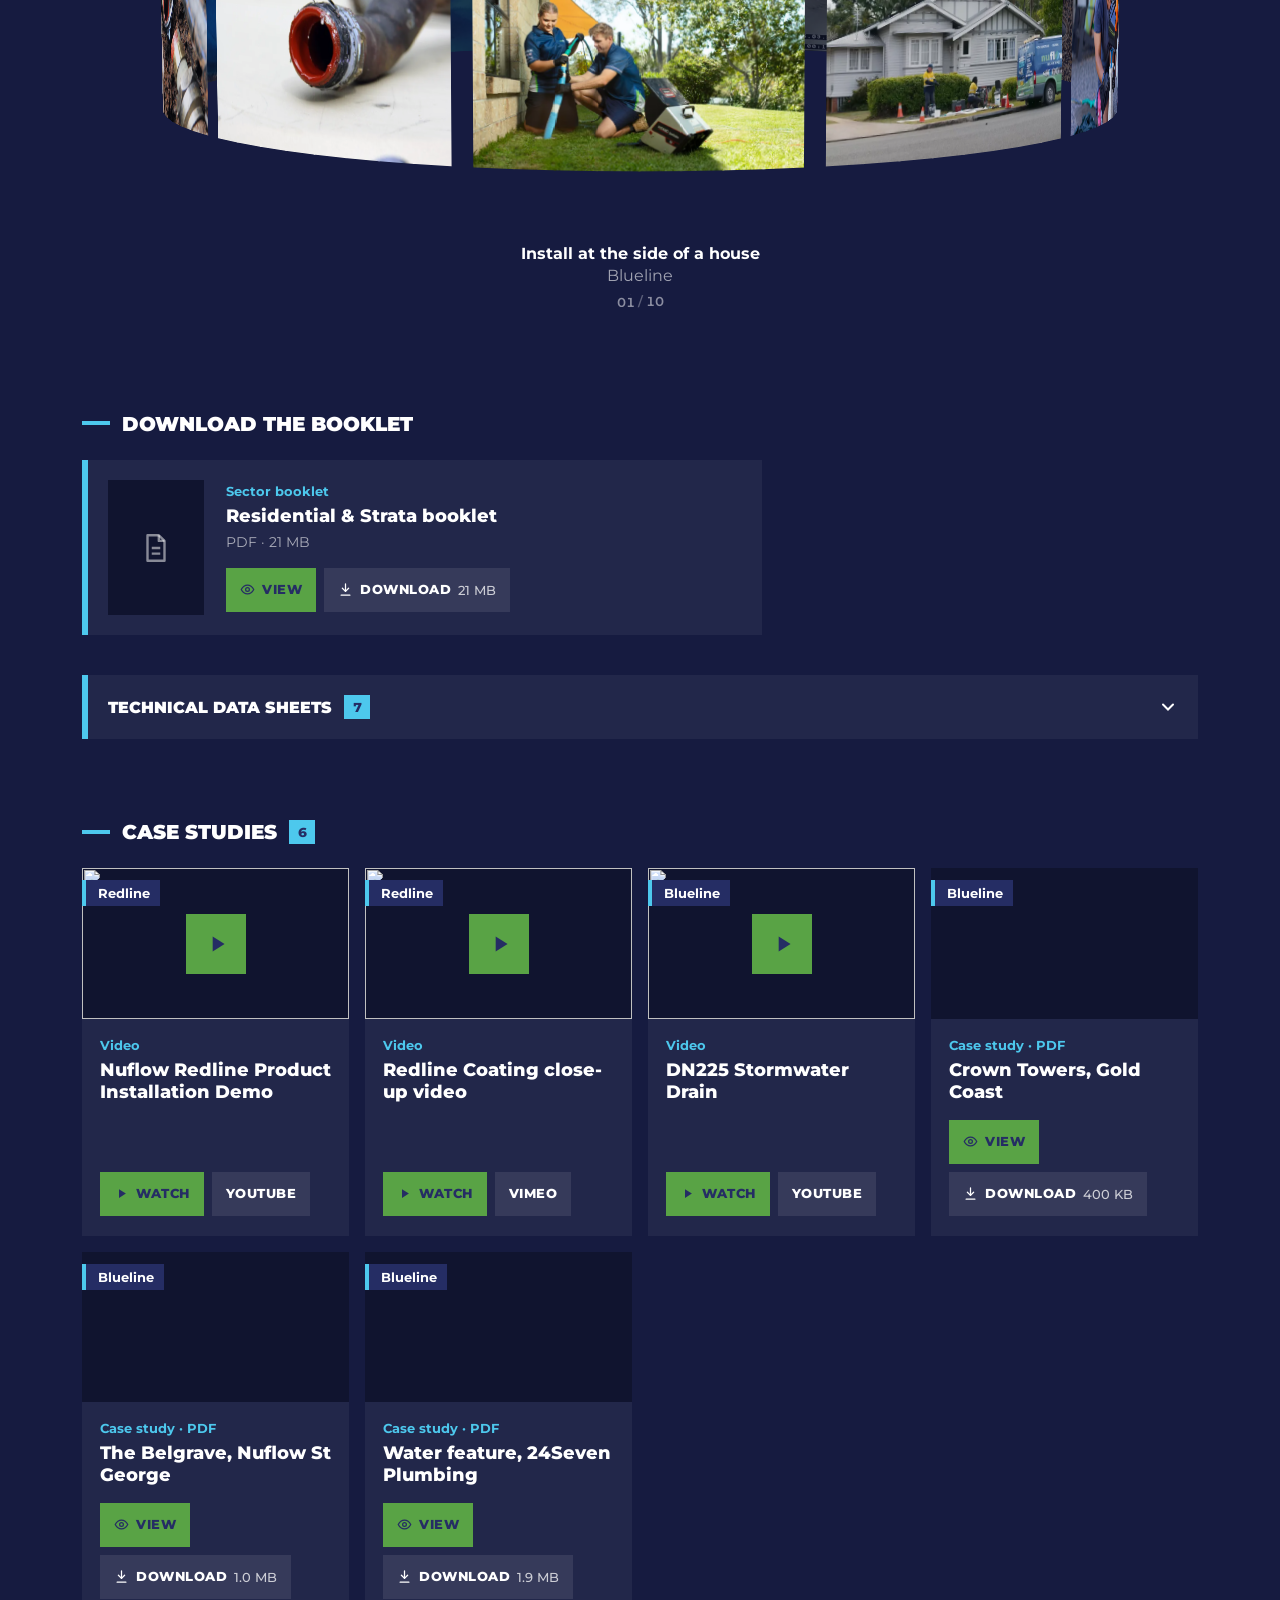
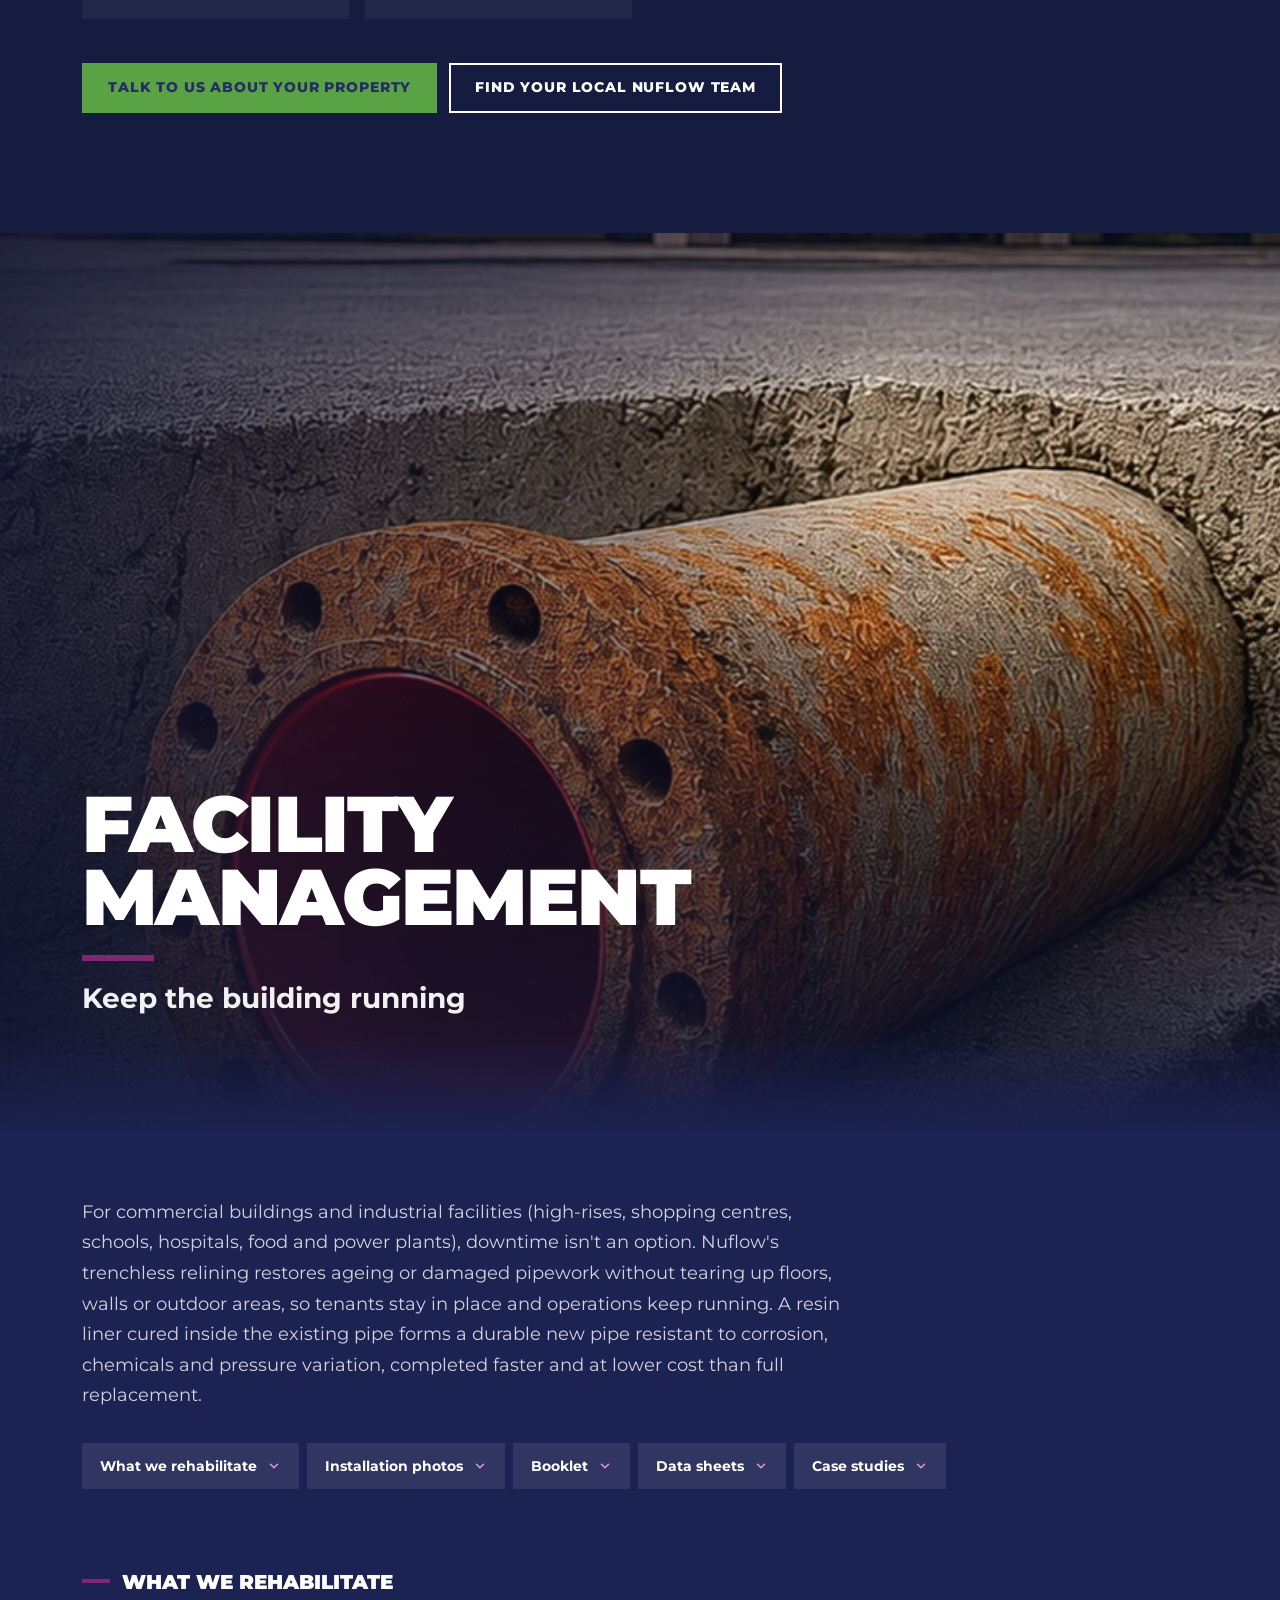
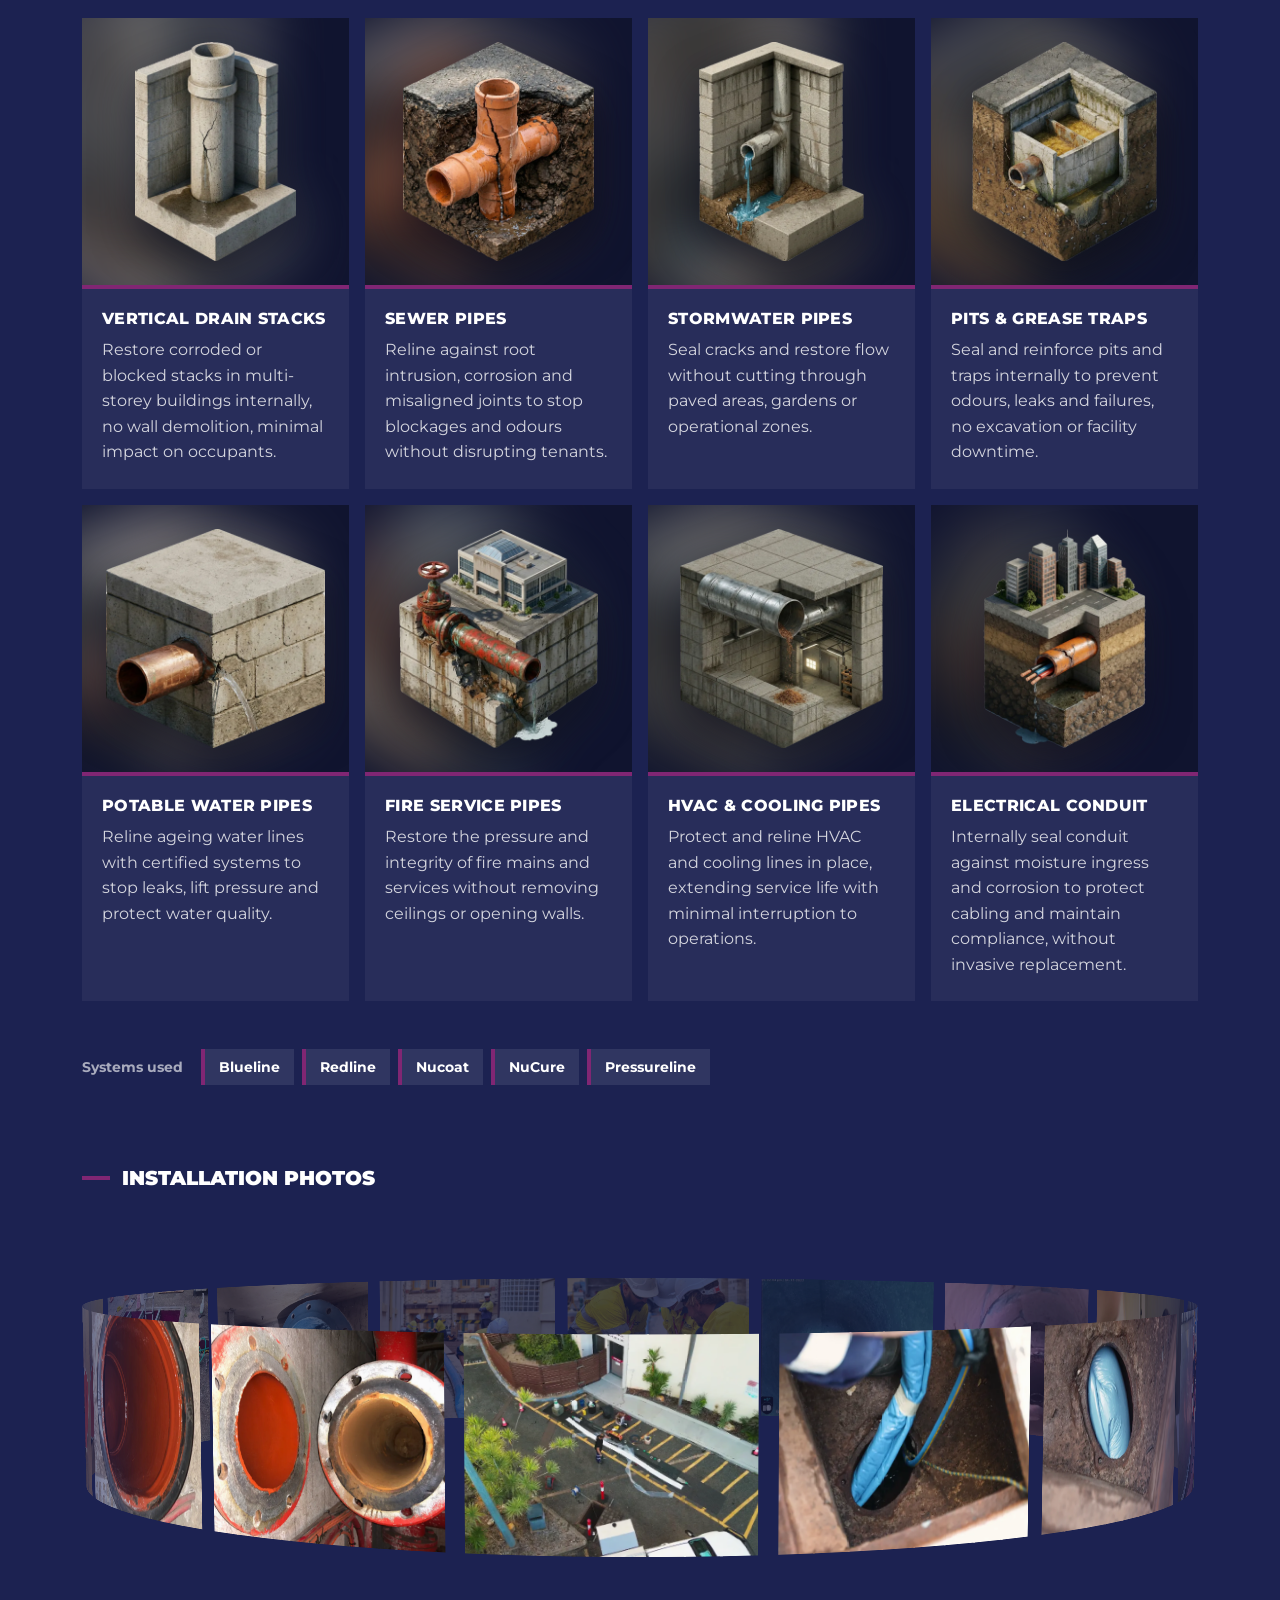
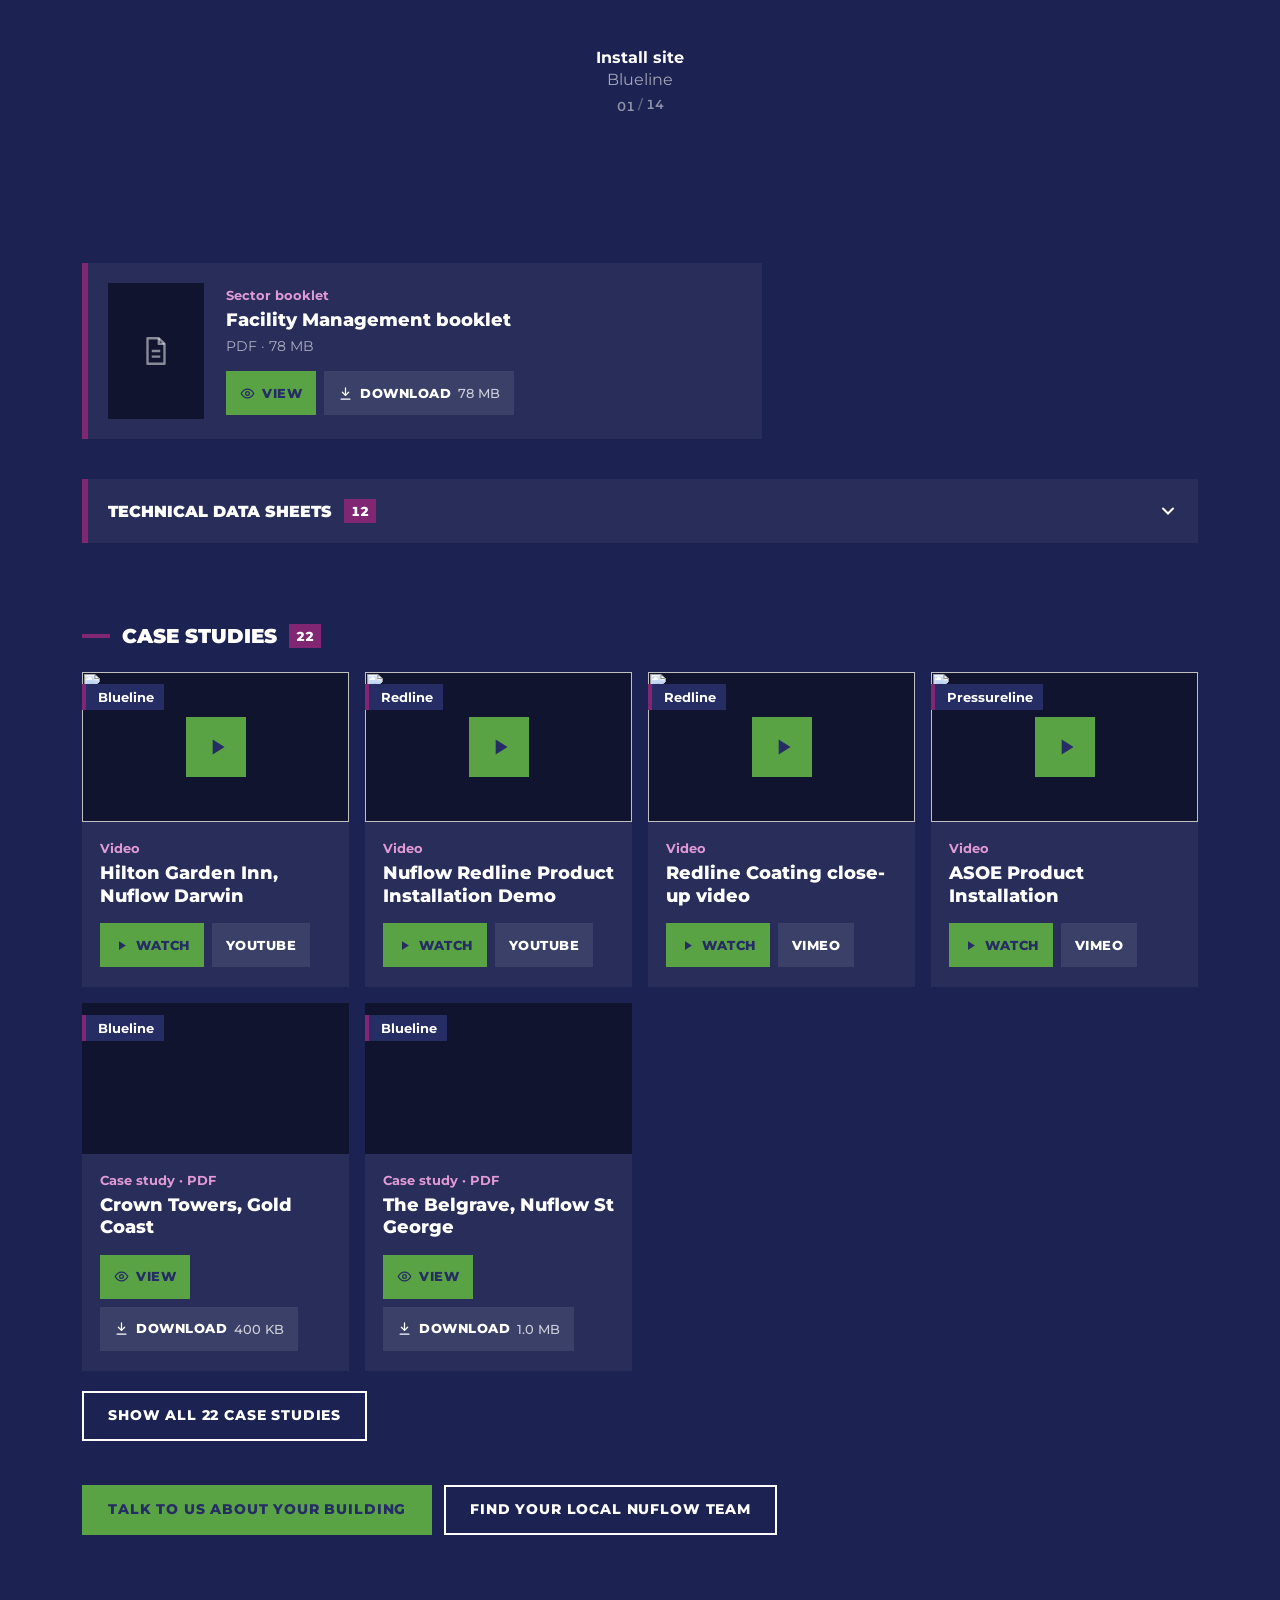
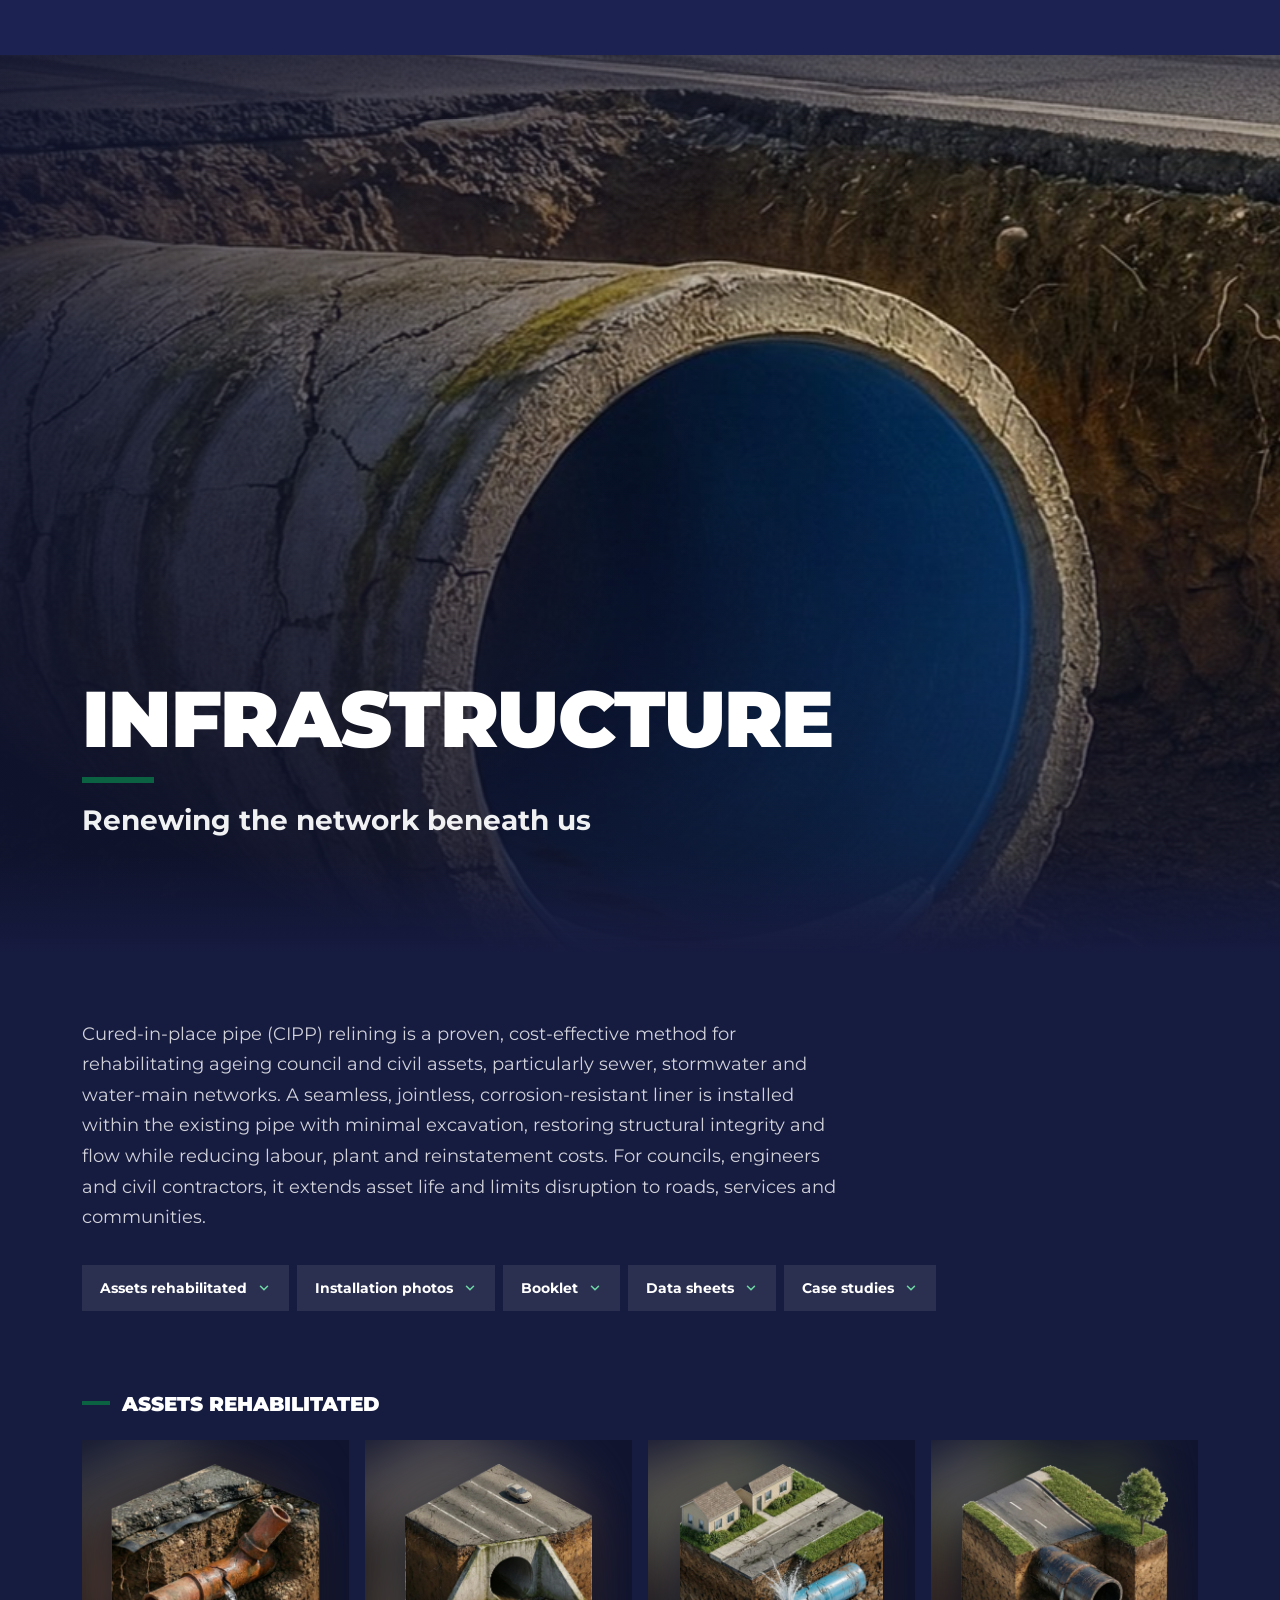
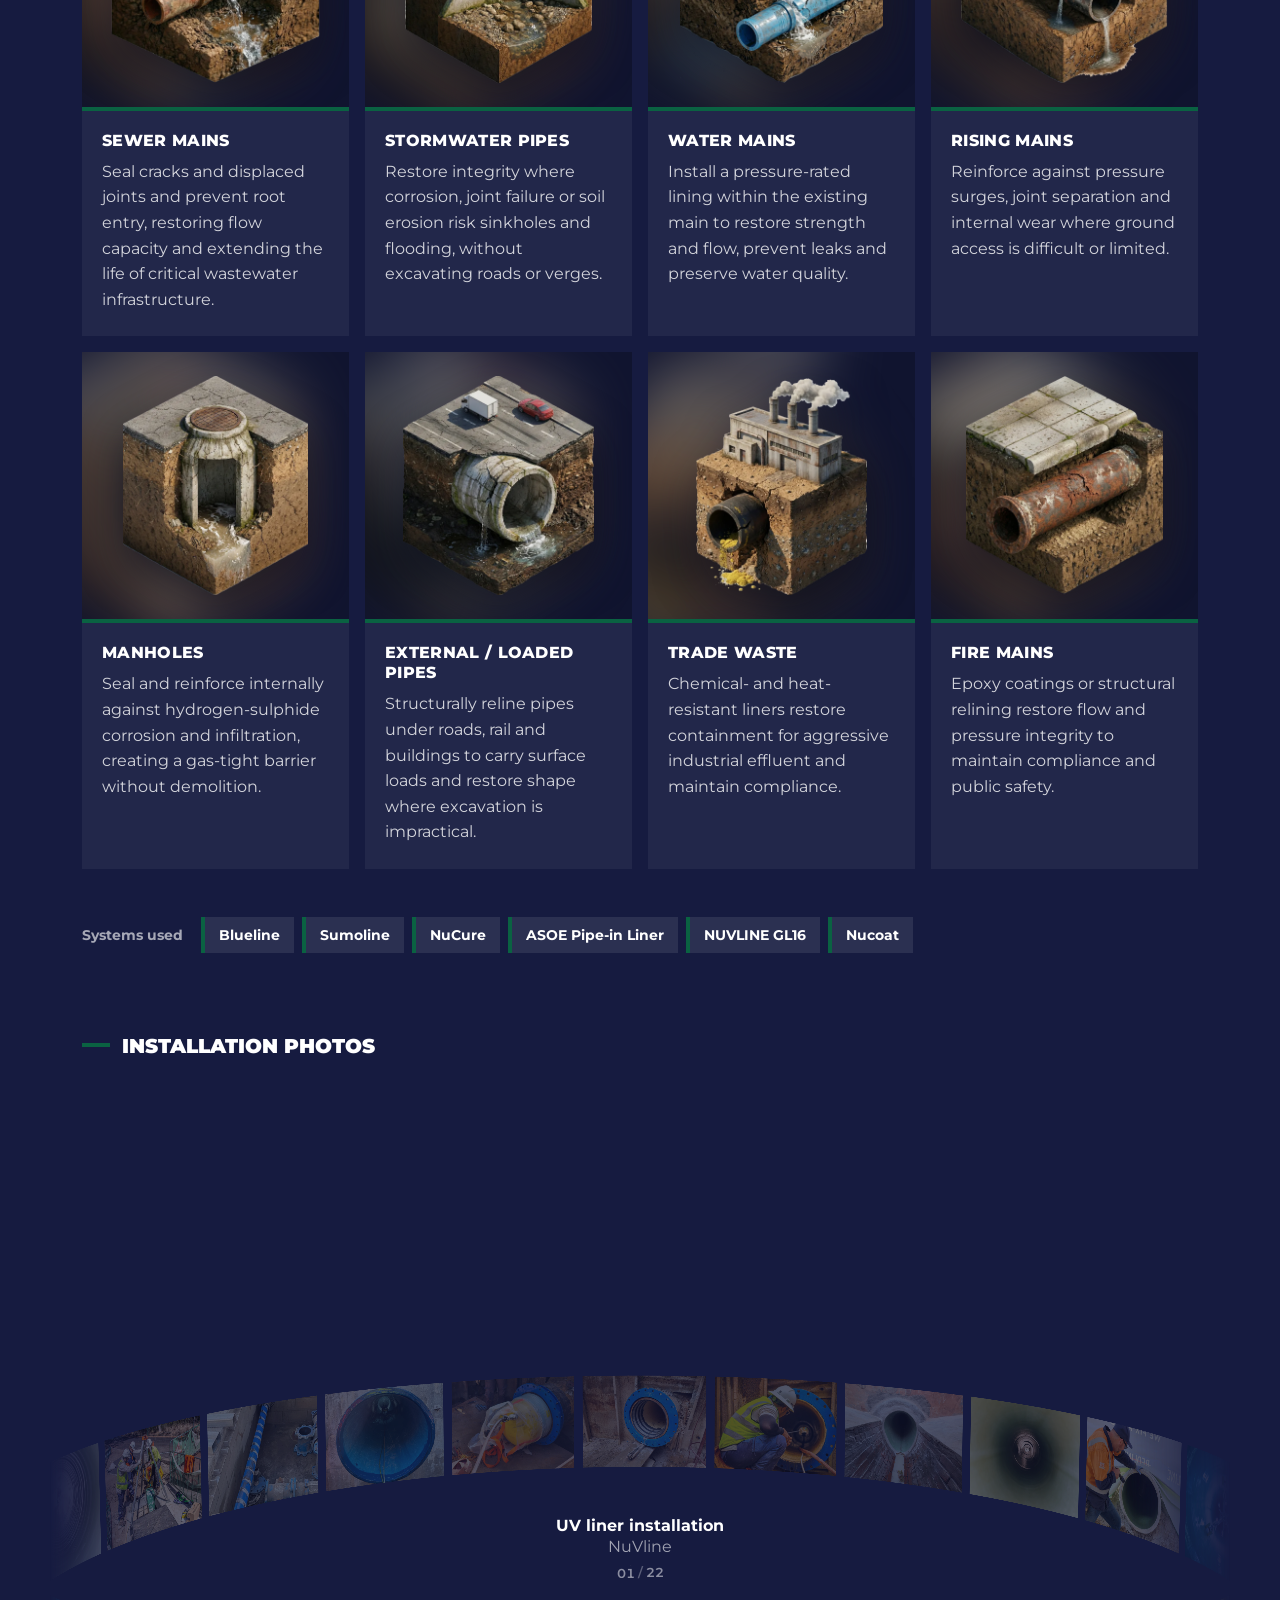
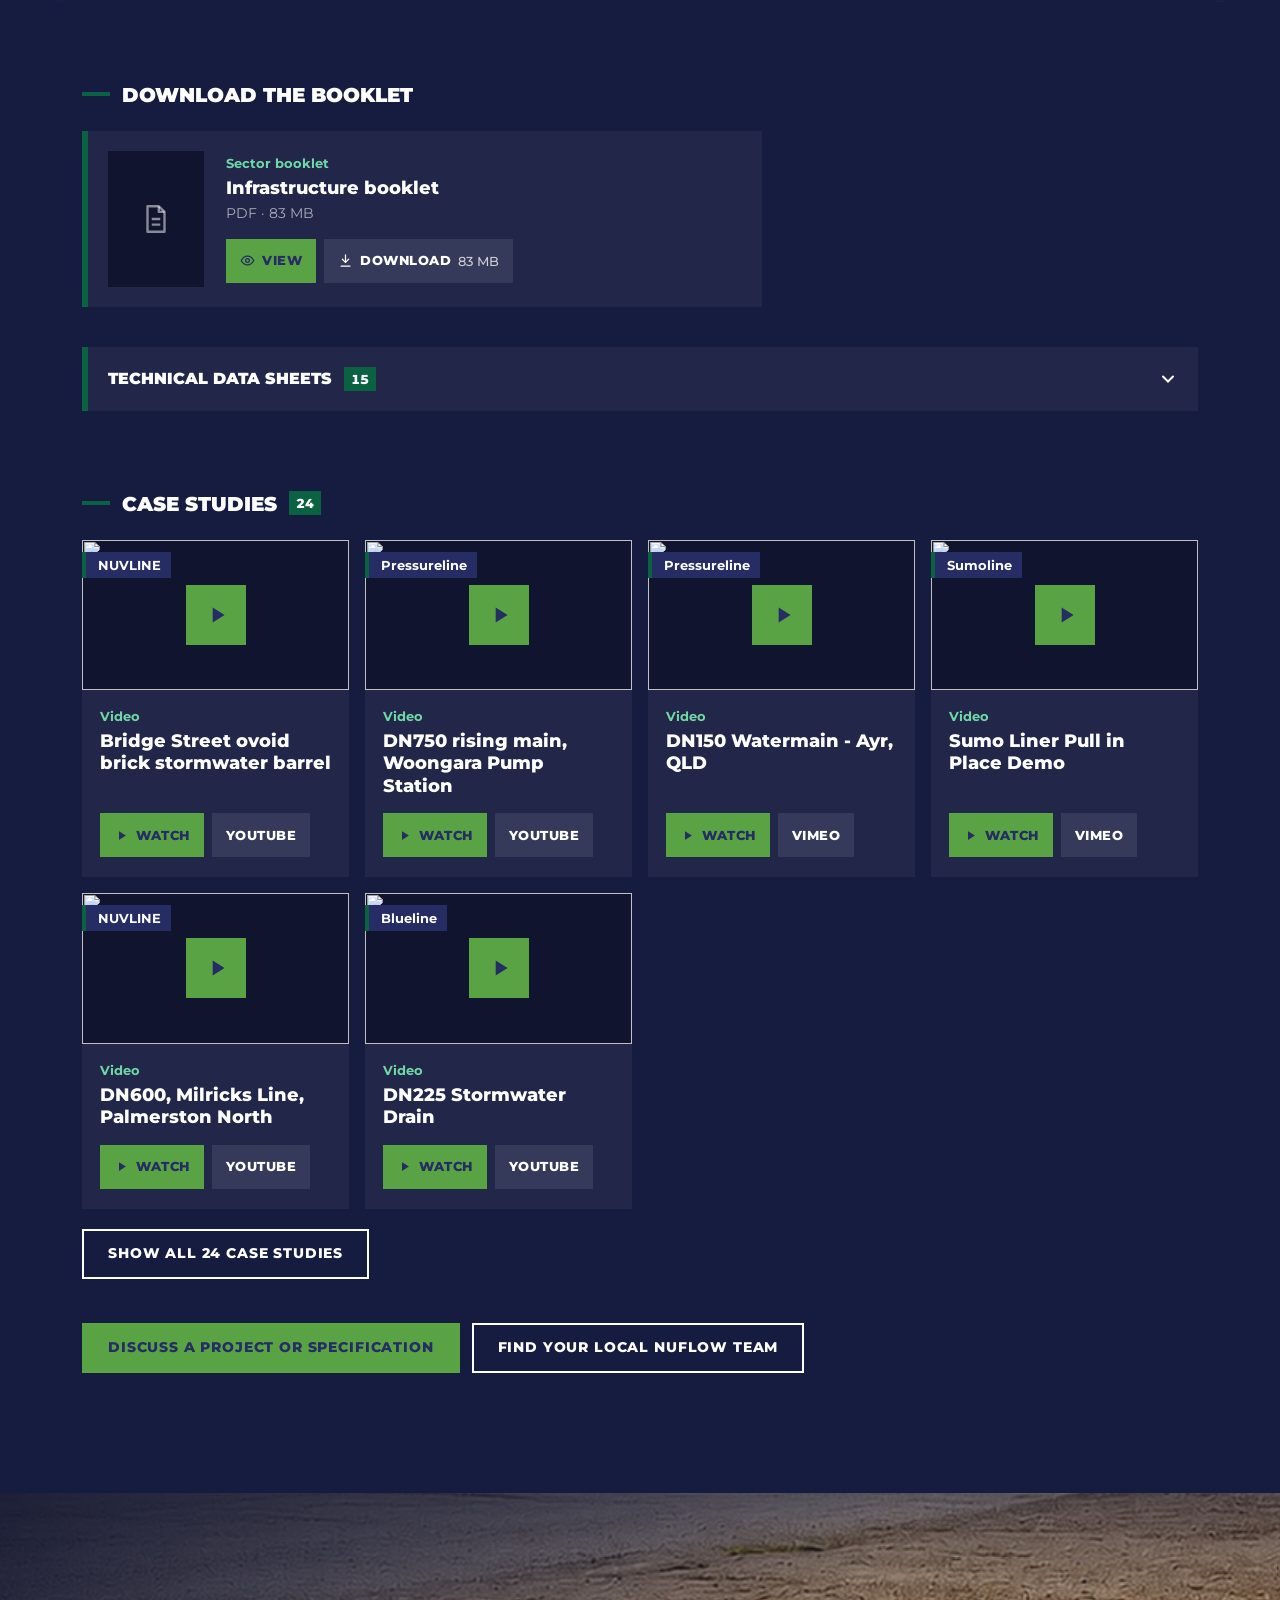
==== commit 5e08971a: "Live page: photo viewer, scroll scenes without pausing Copies the preview over index.html so both pa" ====
--- a/index.html
+++ b/index.html
@@ -9,7 +9,7 @@
 <link rel="icon" type="image/png" href="assets/img/nuflow-logo.png">
 <link rel="preconnect" href="https://fonts.googleapis.com"><link rel="preconnect" href="https://fonts.gstatic.com" crossorigin>
 <link href="https://fonts.googleapis.com/css2?family=Montserrat:wght@400;500;600;700;800;900&display=swap" rel="stylesheet">
-<link rel="stylesheet" href="assets/css/landing.css?v=6">
+<link rel="stylesheet" href="assets/css/landing.css?v=7">
 <link rel="stylesheet" href="assets/css/circular-carousel.css?v=1">
 <script>document.documentElement.classList.add('js')</script>
 </head>
@@ -31,6 +31,14 @@
   <div id="drawerBooklets"></div>
   <a class="nav-cta" href="https://nuflow.net/find-us/" target="_blank" rel="noopener">Find a partner</a>
 </aside>
+<div class="photo-modal" id="photoModal" role="dialog" aria-modal="true" aria-labelledby="photoTitle" hidden>
+  <div class="photo-box">
+    <figure class="photo-figure"><img id="photoImg" alt=""><figcaption><b id="photoTitle"></b><span id="photoSub"></span><span class="photo-count" id="photoCount"></span></figcaption></figure>
+  </div>
+  <button class="photo-btn photo-prev" id="photoPrev" type="button" aria-label="Previous photo"><svg viewBox="0 0 24 24" fill="none" stroke="currentColor" stroke-width="2.4" stroke-linecap="round" aria-hidden="true"><path d="M15 6l-6 6 6 6"/></svg></button>
+  <button class="photo-btn photo-next" id="photoNext" type="button" aria-label="Next photo"><svg viewBox="0 0 24 24" fill="none" stroke="currentColor" stroke-width="2.4" stroke-linecap="round" aria-hidden="true"><path d="M9 6l6 6-6 6"/></svg></button>
+  <button class="photo-btn photo-close" id="photoClose" type="button" aria-label="Close photo"><svg viewBox="0 0 24 24" fill="none" stroke="currentColor" stroke-width="2.4" stroke-linecap="round" aria-hidden="true"><path d="M6 6l12 12M18 6L6 18"/></svg></button>
+</div>
 <div class="video-modal" id="videoModal" role="dialog" aria-modal="true" aria-labelledby="videoTitle" aria-hidden="true">
   <div class="video-box">
     <div class="video-bar"><b id="videoTitle"></b><div class="doc-actions"><a class="btn-sm ghost" id="videoYT" href="https://www.youtube.com/@NuflowAustralasia" target="_blank" rel="noopener">Open in YouTube</a><button class="btn-sm" id="videoClose" type="button">Close</button></div></div>
@@ -266,7 +274,7 @@
 
 <script src="assets/js/resources-data.js?v=21"></script>
 <script src="assets/js/resources.js?v=19"></script>
-<script src="assets/js/circular-carousel.js?v=2"></script>
+<script src="assets/js/circular-carousel.js?v=3"></script>
 <script>
 /* nav shade, back-to-top and scroll reveals. Runs after resources.js so the cards it builds are revealed too. */
 (function(){
@@ -286,13 +294,57 @@
     let hp=false;
     function hero(){
       hp=false;const p=c01(scrollY/innerHeight);
-      img.style.transform='scale('+(1.04+p*0.96).toFixed(3)+')';
+      img.style.transform='translateY('+(p*18).toFixed(2)+'%) scale('+(1.04+p*0.56).toFixed(3)+')';
       const q=c01(p/0.45);copy.style.opacity=(1-q).toFixed(3);copy.style.transform='translateY('+(-q*60).toFixed(1)+'px)';
       rings.style.opacity=(1-c01(p/0.5)).toFixed(3);cue.style.opacity=(1-c01(p/0.2)).toFixed(3);
-      fade.style.opacity=(c01((p-0.55)/0.45)*0.6).toFixed(3);
+      fade.style.opacity=(c01((p-0.4)/0.6)*0.4).toFixed(3);
     }
     addEventListener('scroll',()=>{if(!hp){hp=true;requestAnimationFrame(hero);}},{passive:true});
     addEventListener('resize',hero);hero();
+  }
+
+  /* photo viewer: tap a carousel photo (or press Enter on the carousel) to see it large. The 1800px copy
+     (<name>-lg.webp) loads only when opened. Arrows, swipe and Esc work; focus stays inside until it closes. */
+  const pm=document.getElementById('photoModal'), pmImg=document.getElementById('photoImg'),
+        pmTitle=document.getElementById('photoTitle'), pmSub=document.getElementById('photoSub'), pmCount=document.getElementById('photoCount'),
+        pmPrev=document.getElementById('photoPrev'), pmNext=document.getElementById('photoNext'), pmClose=document.getElementById('photoClose');
+  const pv={list:null,i:0,cc:null,back:null,timer:0,swiped:false,x:0,y:0};
+  function showPhoto(i){
+    const n=pv.list.length; pv.i=(i+n)%n; const p=pv.list[pv.i];
+    pmTitle.textContent=p.title||p.alt; pmSub.textContent=p.subtitle||''; pmCount.textContent=(pv.i+1)+' / '+n;
+    pmImg.classList.add('swap');
+    const img=new Image(); let done=false;
+    const put=src=>{if(done)return;done=true;pmImg.src=src;pmImg.alt=p.alt||p.title||'';requestAnimationFrame(()=>pmImg.classList.remove('swap'));};
+    img.onload=()=>put(p.large); img.onerror=()=>put(p.src); img.src=p.large;
+    [pv.list[(pv.i+1)%n],pv.list[(pv.i-1+n)%n]].forEach(q=>{const pre=new Image();pre.src=q.large;});
+  }
+  function openPhoto(list,i,cc){
+    clearTimeout(pv.timer); pv.list=list; pv.cc=cc; pv.back=document.activeElement;
+    pm.hidden=false; document.documentElement.classList.add('drawer-lock');
+    showPhoto(i); requestAnimationFrame(()=>requestAnimationFrame(()=>pm.classList.add('open')));
+    pmClose.focus({preventScroll:true});
+  }
+  function closePhoto(){
+    if(pm.hidden) return;
+    pm.classList.remove('open'); document.documentElement.classList.remove('drawer-lock');
+    if(pv.cc) pv.cc.focusIndex(pv.i);
+    pv.timer=setTimeout(()=>{pm.hidden=true;pmImg.removeAttribute('src');},190);
+    if(pv.back&&pv.back.focus) pv.back.focus({preventScroll:true});
+  }
+  if(pm){
+    pmPrev.addEventListener('click',()=>showPhoto(pv.i-1));
+    pmNext.addEventListener('click',()=>showPhoto(pv.i+1));
+    pmClose.addEventListener('click',closePhoto);
+    pm.addEventListener('click',e=>{if(pv.swiped){pv.swiped=false;return;}if(e.target===pm||e.target.classList.contains('photo-box'))closePhoto();});
+    pm.addEventListener('pointerdown',e=>{pv.x=e.clientX;pv.y=e.clientY;pv.swiped=false;});
+    pm.addEventListener('pointerup',e=>{const dx=e.clientX-pv.x,dy=e.clientY-pv.y;if(Math.abs(dx)>50&&Math.abs(dx)>Math.abs(dy)*1.2){pv.swiped=true;showPhoto(pv.i+(dx<0?1:-1));}});
+    document.addEventListener('keydown',e=>{
+      if(pm.hidden) return;
+      if(e.key==='Escape'){e.preventDefault();closePhoto();}
+      else if(e.key==='ArrowRight'){e.preventDefault();showPhoto(pv.i+1);}
+      else if(e.key==='ArrowLeft'){e.preventDefault();showPhoto(pv.i-1);}
+      else if(e.key==='Tab'){const f=[pmPrev,pmNext,pmClose],k=f.indexOf(document.activeElement);e.preventDefault();f[(k+(e.shiftKey?-1:1)+f.length)%f.length].focus();}
+    });
   }
 
   /* installation photo carousels (React Bits circular carousel, vanilla port). Only sectors with photos get one, and
@@ -311,10 +363,11 @@
     const section=box.closest('.sector');
     const name=(R.sectors&&R.sectors[sec])||sec;
     const ring=box.querySelector('.installs-ring');
-    const build=()=>{ring.toggleAttribute('data-clipped',ccFit(list.length)<180);rings.push({n:list.length,cc:new CircularCarousel(ring,
-      list.map(p=>({src:new URL(p.src,assetsBase).href,alt:p.alt||p.title||'',title:p.title||'',subtitle:p.subtitle||''})),
+    const photos=list.map(p=>({src:new URL(p.src,assetsBase).href,large:new URL(p.src.replace(/\.webp$/,'-lg.webp'),assetsBase).href,alt:p.alt||p.title||'',title:p.title||'',subtitle:p.subtitle||''}));
+    const build=()=>{ring.toggleAttribute('data-clipped',ccFit(list.length)<180);let cc;cc=new CircularCarousel(ring,photos,
       {preset:'cylinder',intro:'rise',cardWidth:ccWidth(),aspectRatio:4/3,gap:24,autoplay:'drift',speed:10,captions:true,cornerRadius:0,
-       fitAngle:ccFit(list.length),fadeColor:section&&section.classList.contains('alt')?'#1C2251':'#161B40',label:name+': installation photos'})});};
+       fitAngle:ccFit(list.length),fadeColor:section&&section.classList.contains('alt')?'#1C2251':'#161B40',label:name+': installation photos. Select a photo to enlarge it',
+       onItemClick:(item,index)=>openPhoto(photos,index,cc)});rings.push({n:list.length,cc});};
     if(!('IntersectionObserver' in window)){build();return;}
     const near=new IntersectionObserver(es=>{if(es.some(e=>e.isIntersecting)){near.disconnect();build();}},{rootMargin:'900px 0px'});
     near.observe(box);
@@ -351,15 +404,18 @@
     document.querySelectorAll('.chapter').forEach(ch=>{
       const img=ch.querySelector('.chapter-img'), title=ch.querySelector('.chapter-title');
       scenes.push({el:ch,run:(r,vh)=>{
-        const p=c01((vh-r.top)/r.height);
-        img.style.transform='scale('+(1.18-p*0.18).toFixed(3)+')';
-        const q=c01((vh*0.45-r.top)/(vh*0.45+(r.height-vh)*0.22));
+        /* cover progress: 0 as the chapter's top enters the bottom of the screen, 1 as its bottom leaves the top */
+        const p=c01((vh-r.top)/(vh+r.height)), phone=innerWidth<=860;
+        const [y0,s0,y1,s1]=phone?[-13,1.6,13,1.3]:[-9,1.4,9,1.18];
+        img.style.transform='translateY('+(y0+(y1-y0)*p).toFixed(2)+'%) scale('+(s0+(s1-s0)*p).toFixed(3)+')';
+        const t0=vh-0.3*Math.min(r.height,vh), t1=vh-0.45*(vh+r.height);
+        const q=c01((t0-r.top)/(t0-t1));
         title.style.opacity=q.toFixed(3);title.style.transform='translateY('+((1-q)*56).toFixed(1)+'px)';
       }});
     });
     const reachScene=document.getElementById('reachScene'),day=document.getElementById('reachDay'),earth=document.getElementById('reachEarth');
     if(reachScene) scenes.push({el:reachScene,run:(r,vh)=>{
-      const hold=r.height-vh, p=hold>0?c01(-r.top/hold):0, d=c01((p-0.08)/0.7);
+      const p=c01((vh-r.top)/(vh+r.height)), d=c01((p-0.2)/0.4);
       const pos=(d*100).toFixed(1)+'% 0';day.style.webkitMaskPosition=pos;day.style.maskPosition=pos;
       earth.style.transform='scale('+(1.12-p*0.12).toFixed(3)+')';
     }});
--- a/assets/css/landing.css
+++ b/assets/css/landing.css
@@ -126,11 +126,11 @@
 html.drawer-lock{overflow:hidden}
 
 /* ================= HERO: fly into the relined pipe =================
-   A 200svh scroll zone holds a sticky full-screen stage. While the first screen of scroll passes, the photo
-   pushes into the tunnel, the copy lifts away and the stage fades to the page colour. Browsers with CSS
-   scroll-driven animations run it on the scroll thread; the page script covers the rest. */
-.hero{position:relative;height:200vh;height:200svh;background:var(--bg)}
-.hero-stage{position:sticky;top:0;height:100vh;height:100svh;overflow:hidden;background:#0b0e24}
+   A full-screen stage that scrolls away at normal speed (nothing pins). As it leaves, the photo pushes into
+   the tunnel and drifts down so it seems to move slower than the page, and the copy lifts away. Browsers
+   with CSS scroll-driven animations run it on the scroll thread; the page script covers the rest. */
+.hero{position:relative;height:100vh;height:100svh;background:var(--bg)}
+.hero-stage{position:relative;height:100%;overflow:hidden;background:#0b0e24}
 .hero-img{position:absolute;inset:0;width:100%;height:100%;object-fit:cover;object-position:52% 40%;transform-origin:52% 37%;transform:scale(1.04);will-change:transform}
 .hero-shade{position:absolute;inset:0;pointer-events:none;background:
   linear-gradient(180deg,rgba(16,20,47,.7) 0%,rgba(16,20,47,0) 22%),
@@ -172,12 +172,12 @@
   .hero-copy{animation:heroLift linear both;animation-timeline:scroll(root);animation-range:0 45svh}
   .hero-rings{animation:heroOut linear both;animation-timeline:scroll(root);animation-range:0 50svh}
   .hero-cue{animation:heroOut linear both;animation-timeline:scroll(root);animation-range:0 20svh}
-  .hero-fade{animation:heroIn linear both;animation-timeline:scroll(root);animation-range:55svh 100svh}
-}
-@keyframes heroPush{from{transform:scale(1.04)}to{transform:scale(2)}}
+  .hero-fade{animation:heroIn linear both;animation-timeline:scroll(root);animation-range:40svh 100svh}
+}
+@keyframes heroPush{from{transform:translateY(0) scale(1.04)}to{transform:translateY(18%) scale(1.6)}}
 @keyframes heroLift{to{opacity:0;transform:translateY(-60px)}}
 @keyframes heroOut{to{opacity:0}}
-@keyframes heroIn{to{opacity:.6}}
+@keyframes heroIn{to{opacity:.4}}
 
 @media(max-width:860px){
   .hero-copy{bottom:76px}
@@ -224,14 +224,15 @@
 @media(max-width:860px){.who{padding:80px 0}.who-grid{gap:24px}.who-body{grid-template-columns:1fr;gap:32px}}
 
 /* ================= SECTORS =================
-   Each sector opens with a full-screen chapter: the photo holds on screen and settles while its name rises in,
-   then the intro, quick links and content scroll up beneath it. Photos keep the sector-*.jpg filenames;
+   Each sector opens with a full-screen chapter that scrolls at normal speed (nothing pins). While it passes
+   through the screen its photo zooms out and drifts (more on phones, where the screen is narrow), and the
+   sector name rises in; then the intro, quick links and content follow. Photos keep the sector-*.jpg filenames;
    --focus on the chapter sets their focal point. */
 .sector{--sbg:var(--bg);position:relative;padding:0 0 120px;background:var(--sbg)}
 .sector.alt{--sbg:var(--bg-alt)}
-.chapter{position:relative;height:160vh;height:160svh;view-timeline:--chapter block}
-.chapter-stage{position:sticky;top:0;height:100vh;height:100svh;overflow:hidden;background:var(--bg-deep)}
-.chapter-img{position:absolute;inset:0;width:100%;height:100%;object-fit:cover;object-position:var(--focus,50% 60%);transform:scale(1.12);transform-origin:var(--focus,50% 60%);will-change:transform}
+.chapter{position:relative;height:100vh;height:100svh;view-timeline:--chapter block}
+.chapter-stage{position:relative;height:100%;overflow:hidden;background:var(--bg-deep)}
+.chapter-img{position:absolute;inset:0;width:100%;height:100%;object-fit:cover;object-position:var(--focus,50% 60%);transform:scale(1.2);transform-origin:var(--focus,50% 60%);will-change:transform}
 .chapter-shade{position:absolute;inset:0;pointer-events:none;background:
   linear-gradient(180deg,rgba(16,20,47,.55) 0%,rgba(16,20,47,0) 18%),
   linear-gradient(90deg,rgba(16,20,47,.82) 0%,rgba(16,20,47,.35) 45%,rgba(16,20,47,0) 70%),
@@ -242,10 +243,12 @@
 .chapter-line{margin-top:22px;max-width:22em;font:700 clamp(1.2rem,2.2vw,1.75rem)/1.25 var(--font);color:rgba(255,255,255,.94)}
 .chapter-line::before{content:"";display:block;width:72px;height:6px;background:var(--sec);margin-bottom:20px}
 @supports (animation-timeline: view()){
-  .chapter-img{animation:chapterSettle linear both;animation-timeline:--chapter;animation-range:entry 0% contain 100%}
-  .chapter-title{animation:chapterRise linear both;animation-timeline:--chapter;animation-range:entry 55% contain 22%}
-}
-@keyframes chapterSettle{from{transform:scale(1.18)}to{transform:scale(1)}}
+  .chapter-img{animation:chapterSettle linear both;animation-timeline:--chapter;animation-range:cover 0% cover 100%}
+  .chapter-title{animation:chapterRise linear both;animation-timeline:--chapter;animation-range:entry 30% cover 45%}
+}
+/* the scale always stays larger than the drift, so the photo never shows an edge */
+@keyframes chapterSettle{from{transform:translateY(-9%) scale(1.4)}to{transform:translateY(9%) scale(1.18)}}
+@keyframes chapterSettlePhone{from{transform:translateY(-13%) scale(1.6)}to{transform:translateY(13%) scale(1.3)}}
 @keyframes chapterRise{from{opacity:0;transform:translateY(56px)}to{opacity:1;transform:none}}
 
 .sector>.wrap{padding-top:64px}
@@ -264,7 +267,8 @@
 .s-subhead::before{content:"";width:28px;height:4px;background:var(--sec)}
 .s-count{display:inline-grid;place-items:center;min-width:26px;height:24px;padding:0 7px;background:var(--sec,var(--green));color:var(--sec-on,var(--navy));font:800 var(--fs-meta) var(--font);font-variant-numeric:tabular-nums}
 @media(max-width:860px){
-  .chapter{height:140vh;height:140svh}
+  .chapter{height:88vh;height:88svh}
+  .chapter-img{animation-name:chapterSettlePhone}
   .chapter h2{font-size:clamp(2.2rem,10vw,3.4rem)}
   .chapter-title{bottom:56px}
   .chapter-line{margin-top:16px}
@@ -301,6 +305,36 @@
 .installs-ring .circular-carousel__count{font:600 var(--fs-meta) var(--font);font-variant-numeric:tabular-nums}
 .installs .installs-ring[data-clipped] .circular-carousel__view{-webkit-mask-image:linear-gradient(to right,transparent,#000 9%,#000 91%,transparent);mask-image:linear-gradient(to right,transparent,#000 9%,#000 91%,transparent)}
 @media(max-width:860px){.installs .installs-ring{height:320px}}
+
+/* ---- photo viewer: a carousel photo shown large (opened from the installation carousels) ---- */
+.installs .circular-carousel__card[data-active] .circular-carousel__tile{cursor:zoom-in}
+.photo-modal{position:fixed;inset:0;z-index:420;background:rgba(16,20,47,.95);opacity:0;transition:opacity 180ms ease}
+.photo-modal[hidden]{display:none}
+.photo-modal.open{opacity:1;transition:opacity 240ms var(--ease-out)}
+.photo-box{position:absolute;inset:0;display:grid;place-items:center;padding:64px 88px 40px}
+.photo-figure{margin:0;display:flex;flex-direction:column;align-items:center;transform:scale(.97);transition:transform 180ms ease}
+.photo-modal.open .photo-figure{transform:none;transition:transform 240ms var(--ease-out)}
+.photo-figure img{display:block;max-width:min(100%,1600px);max-height:76vh;max-height:76svh;width:auto;height:auto;object-fit:contain;background:var(--bg-deep);transition:opacity 200ms ease}
+.photo-figure img.swap{opacity:0}
+.photo-figure figcaption{margin-top:18px;display:flex;flex-direction:column;align-items:center;gap:2px;text-align:center;color:#fff}
+.photo-figure figcaption b{font:700 var(--fs-lead)/1.3 var(--font)}
+.photo-figure figcaption span{font:500 var(--fs-small) var(--font);color:rgba(255,255,255,.75)}
+.photo-figure .photo-count{margin-top:4px;font:600 var(--fs-meta) var(--font);font-variant-numeric:tabular-nums;color:rgba(255,255,255,.62)}
+.photo-btn{position:absolute;z-index:2;width:52px;height:52px;display:grid;place-items:center;background:rgba(255,255,255,.1);color:#fff;border:0;cursor:pointer;transition:transform 160ms var(--ease-out),background-color 200ms ease}
+.photo-btn svg{width:22px;height:22px}
+.photo-btn:active{transform:scale(.97)}
+.photo-close{top:16px;right:16px}
+.photo-prev{left:20px;top:50%;margin-top:-26px}
+.photo-next{right:20px;top:50%;margin-top:-26px}
+@media(hover:hover) and (pointer:fine){.photo-btn:hover{background:var(--green);color:var(--navy)}}
+@media(max-width:860px){
+  .photo-box{padding:64px 12px 96px}
+  .photo-figure img{max-height:64vh;max-height:64svh}
+  .photo-prev,.photo-next{top:auto;bottom:20px;margin-top:0}
+  .photo-prev{left:16px}.photo-next{right:16px}
+  .photo-figure figcaption{padding:0 56px}
+}
+@media(prefers-reduced-motion:reduce){.photo-figure,.photo-modal.open .photo-figure{transform:none;transition:none}}
 
 /* ---- per-sector documents (built by resources.js) ---- */
 .res-sector{margin-top:8px}
@@ -365,12 +399,12 @@
 @media(max-width:860px){.library{padding:80px 0}}
 
 /* ================= REACH: dawn over Australasia =================
-   The globe is held on screen for a screen and a bit of scroll while daylight sweeps west across it,
-   from the sunrise on the right to the lit cities on the left. A soft-edged mask on the day picture
+   As the globe scrolls up into view (nothing pins), daylight sweeps west across it, from the sunrise on
+   the right to the lit cities on the left, finishing just after the block fills the screen. A soft-edged mask on the day picture
    is the line between night and day. */
 .reach{background:var(--bg)}
-.reach-scene{position:relative;height:230vh;height:230svh;view-timeline:--reach block}
-.reach-stage{position:sticky;top:0;height:100vh;height:100svh;overflow:hidden;background:#03050d}
+.reach-scene{position:relative;height:100vh;height:100svh;view-timeline:--reach block}
+.reach-stage{position:relative;height:100%;overflow:hidden;background:#03050d}
 .reach-earth{position:absolute;inset:0;transform:scale(1.12);transform-origin:46% 62%;will-change:transform}
 .reach-earth img{position:absolute;inset:0;width:100%;height:100%;object-fit:cover;object-position:46% 60%}
 .reach-day{-webkit-mask-image:linear-gradient(100deg,transparent 0 42%,#000 58% 100%);mask-image:linear-gradient(100deg,transparent 0 42%,#000 58% 100%);-webkit-mask-size:300% 100%;mask-size:300% 100%;-webkit-mask-repeat:no-repeat;mask-repeat:no-repeat;-webkit-mask-position:0% 0;mask-position:0% 0}
@@ -382,8 +416,8 @@
 .reach-copy p{margin-top:16px;max-width:520px;font-size:var(--fs-lead);line-height:1.6;color:rgba(255,255,255,.9)}
 .reach-copy .s-cta{margin-top:28px}
 @supports (animation-timeline: view()){
-  .reach-day{animation:dawn linear both;animation-timeline:--reach;animation-range:contain 8% contain 78%}
-  .reach-earth{animation:reachDrift linear both;animation-timeline:--reach;animation-range:contain 0% contain 100%}
+  .reach-day{animation:dawn linear both;animation-timeline:--reach;animation-range:cover 20% cover 60%}
+  .reach-earth{animation:reachDrift linear both;animation-timeline:--reach;animation-range:cover 0% cover 100%}
 }
 @keyframes dawn{from{-webkit-mask-position:0% 0;mask-position:0% 0}to{-webkit-mask-position:100% 0;mask-position:100% 0}}
 @keyframes reachDrift{from{transform:scale(1.12)}to{transform:scale(1)}}
@@ -469,12 +503,10 @@
   .hero-img,.hero-copy,.hero-rings,.hero-cue,.hero-fade,.rise,.hero-cue svg{animation:none!important}
   .hero-rings{display:none}
   .rot span{animation:none}.rot span:first-child{opacity:1}
-  .chapter{height:auto}
-  .chapter-stage{position:relative;height:80vh;height:80svh}
+  .chapter{height:80vh;height:80svh}
   .chapter-img{transform:none;animation:none}
   .chapter-title{animation:none}
-  .reach-scene{height:auto}
-  .reach-stage{position:relative;height:90vh;height:90svh}
+  .reach-scene{height:90vh;height:90svh}
   .reach-earth{transform:none;animation:none}
   .reach-day{animation:none;-webkit-mask-image:none;mask-image:none}
 }
